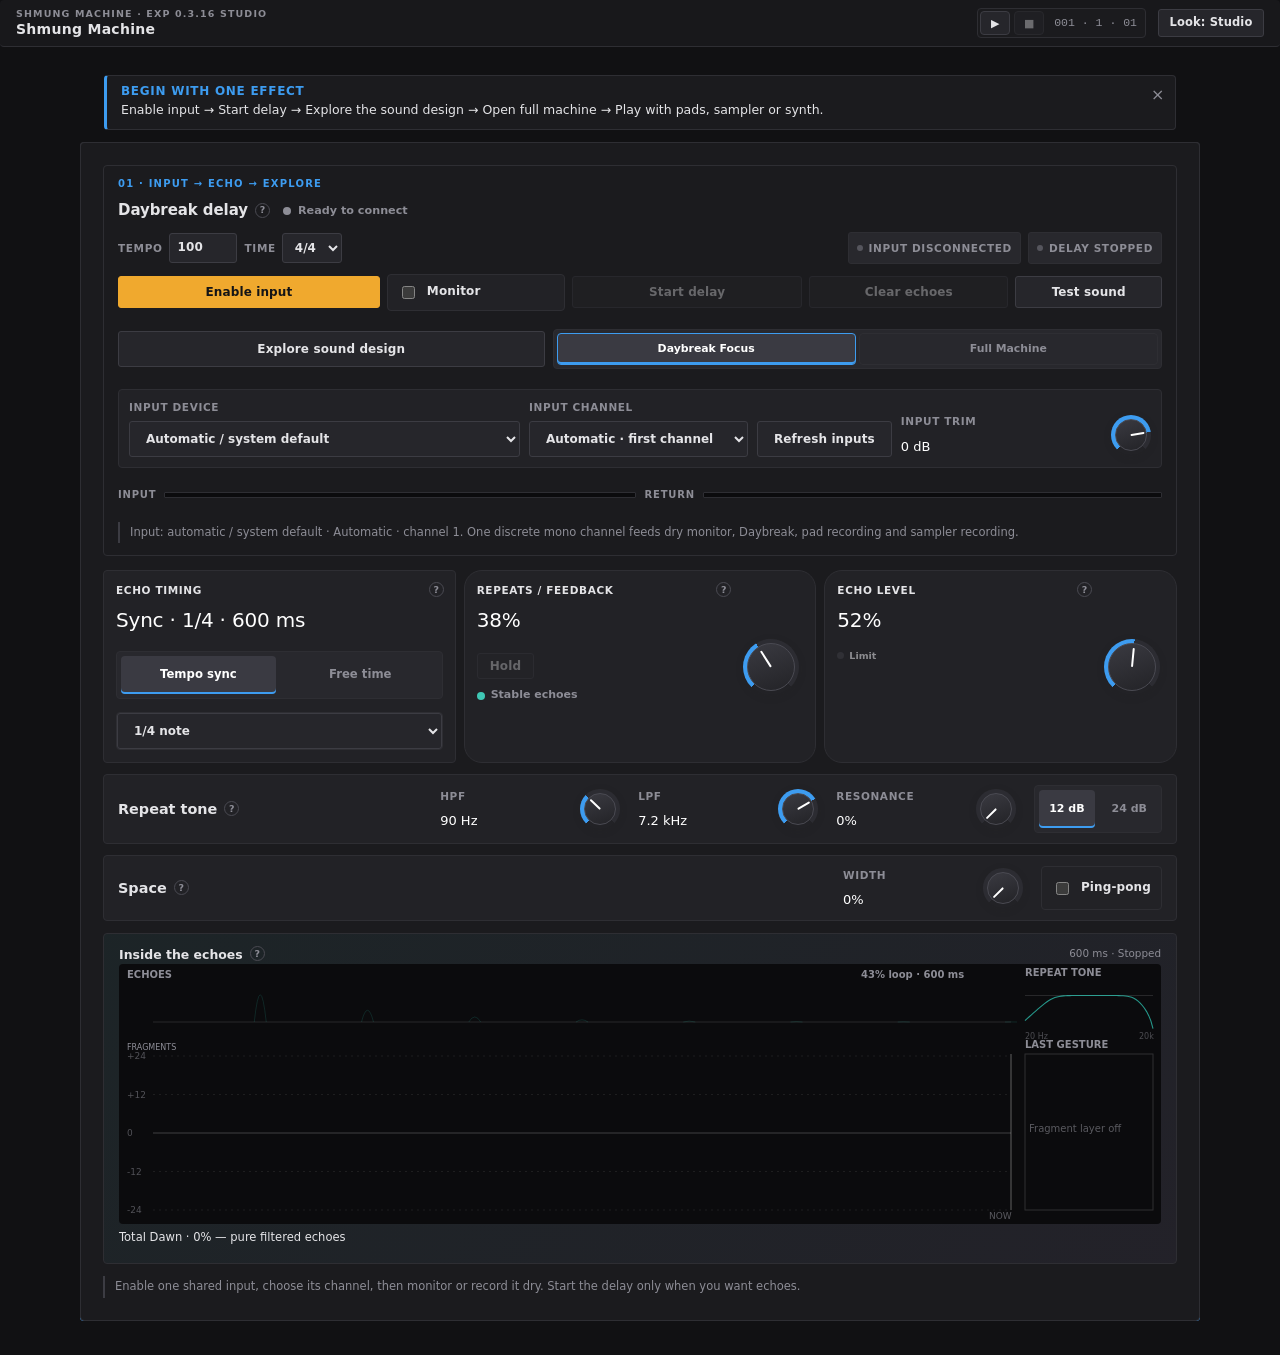
==== index.html @ 9d083303 "Live: Shmung Machine EXP 0.3.16 Studio Promote preview to the main site: Daybreak control rework (Ch" ====
<!doctype html>
<html lang="en-AU">
<head>
<!--
EXP 0.3.16 — DAYBREAK ENGINE FIXES (13 Nov 2026)
Loop always decays (Butterworth base, 100% = 0.98 at the loudest frequency; Hold opens the filters); fragment pitches stay on
musical intervals; Feed-into-echoes, Capture-from-echoes and Lock-to-tempo for fragments; fragments scheduled on the audio clock;
lighter fragments (unused stages skipped, cached crush curves); Auto Filter LFO sweeps in octaves; envelope follows echoes in
return position and keeps working in Freeze/Hold; stereo Width + Ping-pong; Clear echoes fades; WAV export follows the same rules.

EXP 0.3.15 — DAYBREAK CONTROL REWORK (13 Nov 2026)
Character keeps hand-set Transform values (Custom), no hidden LPF darkening or auto-filter boost; one Echo level
(Return level removed from Daybreak, Effects knob now drives Echo); limiter light; feedback up to 0.97 + Hold;
12/24 dB Repeat tone with resonance (feedback ceiling keeps it stable); Transform edits audition a fragment;
Transform shows when the layer is off; Auto Filter dims when off; fragment display draws real waveform shapes;
undo now moves Daybreak sliders too.

EXP 0.3.14 — STUDIO LOOK, STAGE 1 (13 Nov 2026)
Parent: EXP 0.3.13.1. Visual layer only: new default "Studio" Look (charcoal, rainbow module colours, flat 3-4px shapes,
compact top bar + tab strip, help text moved to ? tooltips, dismissible first-run tip). Old Looks remain in the picker.
Audio engine and all functions unchanged.

EXP 0.3.13.1 — AUDIO STABILITY FIX (13 Nov 2026)
Parent: Shmung_Machine_EXP_0_3_13_CORRECTIONS.html. Audio engine only; no UI or feature changes.
A1 Effect sends are created only while turned up (473 -> 141 audio nodes; idle audio CPU about 4x lower). Cause of crackling on slower devices.
A2 Master + Daybreak limiters: 3 ms attack (was 1 ms, distorted bass) and a soft clipper after the master so peaks never pass 0 dBFS (old peaks reached about +1 dB and clipped).
A3 Synth/sampler release and mono retrigger hold the envelope's real value (fixes clicks, frozen envelopes, and silent short notes).
A4 Daybreak input capture moved from main-thread ScriptProcessor to an AudioWorklet (fallback kept) - busy screens no longer leave gaps in fragments.
A5 Daybreak feedback saturator handles signals above 0 dBFS smoothly instead of hard-clipping. Character below 0 dBFS unchanged.
A6 Chorus base delay follows depth so the modulated delay never hits zero. A7 Daybreak meter animation can no longer stack duplicate loops.
WAV export uses the same limiter, clipper, saturator and chorus fixes.

EXP 0.3.13 — CORRECTIONS PASS
Parent: Shmung_Machine_EXP_0_3_12_1_DAYBREAK_LOOK_CONTROL.html.
Approved scope: corrections C1–C8 from SHMUNG_CHANGE_CONTRACTS.md only.
C1 Tempo + time signature reachable in Daybreak focus, synced with the Sequencer transport.
C2 One Look control per workspace (guide panel in focus mode, top-right in the full machine).
C3 Floating-transport leftovers removed (size/position buttons, size helpers, legend reduced to Space Play/Stop).
C4 Left/right/up/down arrows no longer switch tabs or resize anything globally.
C5 Dead opening-guide progress code removed; guide is static.
C6 One version string everywhere.
C7 "Step record" relabelled "Live record".
C8 DEFERRED to 0.3.14: measured that neither the fixed pad-size override nor the auto-fit layout can fit pads + waveform without scrolling; it needs a layout change. Pad size left exactly as 0.3.12.1.
No changes to the audio engine, routing, Daybreak DSP, latency paths, sequencer data, project file format or themes.
-->
<!--
EXP 0.3.12.1 — DAYBREAK LOOK CONTROL HOTFIX
Parent: Shmung_Machine_EXP_0_3_12_VISUAL_CHARACTER_GUIDANCE.html.
Approved correction: add a second Look/theme control directly inside the Daybreak opening guidance/state window, sharing the same saved eight-theme system. No audio, routing, sequencing, transport, input, instrument or DSP changes.
-->
<!--
EXP 0.3.12 — VISUAL CHARACTER + OPENING GUIDANCE
Parent: Shmung_Machine_EXP_0_3_11_1_VISIBLE_TIME_SIGNATURE(1).html (locked baseline).
Approved scope: visual theme access, colour palettes and opening guidance only.
- Preserve all audio, routing, Daybreak DSP, Pads, independent Sampling Keyboard, Synth, Sequencer, Mixer, Effects, transport, metre, Space-bar, recording, export, storage, MIDI, computer-keyboard, project and latency behaviour.
- Move the existing saved theme picker to a dedicated top-right Look control visible in both Daybreak focus and full-machine workspaces.
- Visible schemes: Sky, Neon, Dark, Storm, Reggae, Primary, Swiss and Regal.
- Increase opening guidance hierarchy and add the approved closing invitation verbatim.
No functional behaviour is intentionally changed.
-->
<!--
EXP 0.3.11.1 — VISIBLE TIME SIGNATURE HOTFIX
Parent: Shmung_Machine_EXP_0_3_11_SPACE_TRANSPORT_EXTENDED_METRES.html.
Approved correction: expose the existing wired time-signature selector directly in the Sequencer transport. No audio, routing, sequencing logic, storage, metre mapping, instrument, mixer, effects, Daybreak or layout changes outside the local transport.
-->
<!--
EXP 0.3.11 — SPACE TRANSPORT + EXTENDED METRES
Parent: Shmung_Machine_EXP_0_3_10_SEQUENCER_PLAY_STOP_FIXED(1).html (locked baseline).
Approved scope: transport/sequencer timing only.
- Activate the existing Space-bar transport shortcut: Space toggles the same sequencer Play / Stop engine as the visible controls, except while focus is in an interactive/text-entry control. Key-repeat is ignored.
- Keep 4/4, 3/4, 5/4, 6/8 and 7/8; add 7/4.
- Extend retained per-bar sequencer storage from 20 to 28 sixteenth-note slots so 7/4 is represented correctly.
- Migrate EXP 0.3 storage-version-3 rows from their 20-slot bar stride to the new 28-slot stride without moving notes across bar boundaries.
- Preserve shorter-metre hidden-note retention, 1/2/4/8/16/32-bar patterns, recording, playback, export, history and project loading.
- No changes to Daybreak, Pads, independent Sampling Keyboard, Synth, Mixer, Effects, Guide, routing, MIDI/computer-note mappings, audio engines, latency/performance paths, responsive behaviour or visual design.
-->
<!--
EXP 0.3.10 — SEQUENCER PLAY / STOP FIX
Parent: Shmung_Machine_EXP_0_3_8_CLEAN_CORE(1).html (locked baseline).
Approved scope: restore a visible transport inside the Sequencer page only.
- Play and Stop are static, visible Sequencer controls (not a floating/global dock).
- Existing tempo, metronome and position readout are hosted in the Sequencer transport.
- Restores the sequencer-only startSequencerEngine, stopSequencerEngine and scheduler functions accidentally removed during CLEAN CORE deletion.
- No looper or phrase-recording subsystem is restored.
- Daybreak, Pads, independent Sampling Keyboard, Synth, Sequencer data model, Mixer, Effects, Guide, routing, MIDI/computer-keyboard behaviour and responsive layout otherwise remain the locked EXP 0.3.8 machine.
-->
<!--
EXP 0.3.8 — CLEAN CORE
Parent: Shmung_Machine_EXP_0_3_6_INDEPENDENT_SAMPLER_ENGINE.html.
Approved scope: remove the performance phrase-recording subsystem completely, including its UI, state, audio graph, capture/recording code, mixer channel, transport integration, project persistence, offline rendering, shared-input branch and textual references.
Preserve Daybreak, Pads, independent Sampling Keyboard, Synth, multi-bar Sequencer, Mixer, Effects, Guide, MIDI/computer-keyboard controls, latency/performance fixes and responsive behaviour unchanged except where dead code is removed by this deletion.
Older project files may contain obsolete extra properties; the loader ignores them while restoring the surviving instrument state.
-->
<!--
EXP 0.3.6 — independent Sampling Keyboard engine
Parent: Shmung_Machine_EXP_0_3_5_FULL_WIDTH_SAMPLING_PERFORMANCE_LAYOUT.html
Approved scope: separate the Sampling Keyboard from Pads while preserving the locked EXP 0.3.5 machine.
Sampling Keyboard now owns an independent sampler program (buffer, trim, loop, reverse and tuning metadata), independent ADSR/filter performance parameters, its existing dedicated mixer channel, melodic sequencer lane and track pads.
Explicit non-destructive bridges: Load Sample, Capture Sample, Copy From Pad, Send To Pad and Slice To Pads. Shared AudioBuffer references may be reused for memory efficiency, while edit/program metadata is copied so later changes remain independent.
Legacy projects migrate the previously selected pad source into the independent sampler program once on load when no samplerProgram exists. Project save/load now stores samplerProgram audio separately.
No Warp/time-stretch or multisample layering in this build; those remain deferred to protect live-play latency. No changes to locked Synth, Pads engine, Daybreak, Effects, Mixer or multi-bar sequencer except sampler-source references required by this separation.
-->
<!--
EXP 0.3.3 — PRE-ASTRA PERFORMANCE RESTORE
Parent: EXP 0.3.2. Scope is latency/performance only.
- Retains EXP 0.3 multi-bar sequencer, EXP 0.2 waveform/effect interaction and EXP 0.1 UI/Character controls.
- Restores the locked Reset 1.20.3 Daybreak Character DSP workload curve (fragment size/density), removing the substantially denser Astra-era midrange scheduling load while preserving endpoints and controls.
- Live synth/sampler note creation remains synchronous whenever AudioContext is already running.
- Sequencer live-record bookkeeping is queued after note creation, so multi-bar state/UI work cannot precede note-on.
- Key highlight/multi-touch visual refresh is deferred until after audio note scheduling.
No synth oscillator, envelope, routing, mixer, effects or pad audio parameters changed.
-->
<!--
EXP 0.3.2 — live-note priority correction
Parent: Shmung_Machine_EXP_0_3_1_KEYBOARD_LATENCY_FIX.html. Scope: live synth/sampler note-on latency only.
Root regression addressed: sampler/synth live note-on previously executed sequencer recording + synchronous multi-bar UI rendering before creating the audio voice. Pads already used the correct order. Synth and sampler now create/start the live voice first, then record the sequencer event with visual rendering deferred to requestAnimationFrame. This preserves the recorded step while removing sequencer/UI work from the audio-critical note-on path.
No envelope values, synthesis, sampler playback, routing, sequencer data model, effects, Daybreak, mixer, layout or control mapping changed.
-->
<!--
EXP 0.3.1 — keyboard latency repair
Parent: Shmung_Machine_EXP_0_3.html. Scope: performance-input latency only.
On-screen keyboard and computer-keyboard note-on now take a synchronous fast path whenever the AudioContext is already running, matching the existing MPC pad fast path. Audio initialisation/resume remains asynchronous only when actually required. No synthesis, routing, envelope, sequencer, effects, Daybreak, UI or project-state behaviour changed.
-->
<!--
EXP 0.3.5 — approved sampling-keyboard layout-only iteration
Parent: Shmung_Machine_EXP_0_3_4_FULL_WIDTH_SYNTH_PERFORMANCE_LAYOUT.html
Sampling Keyboard page now mirrors the locked Synth-page hierarchy: full-viewport responsive keyboard first, existing sample/source and performance parameters directly below, and equal-width Sampler/Filter stylus track pads below at the same dimensions as the Synth track pads. Sampling keyboard uses the same responsive octave-count logic as Synth. No sampler audio, synthesis, routing, control values, Daybreak, sequencer, mixer, effects or other-page behaviour changed.
-->
<!--
EXP 0.3.4 — approved synth layout-only iteration
Parent: Shmung_Machine_EXP_0_3_3_PRE_ASTRA_PERFORMANCE_RESTORE.html
Synth page only: full-viewport keyboard window with responsive octave count; existing performance parameters moved directly below; Performance and Filter stylus pads moved below parameters as equal-width track pads spanning the same full width. No approved audio, routing, control-value, Daybreak, sequencer, mixer, effects or other-page changes.

EXP 0.3 — multi-bar phrase sequencer
Validation: JavaScript syntax, all 30 metre/length combinations, hidden-note retention, data serialization round-trip, bar duplication, later-bar cell editing and step recording, playback mapping, stale timer cancellation, and actual export-loop repetition passed in a simulated DOM. Selected prior audio and EXP 0.2 functions compared unchanged. Live visual/audio verification remains unavailable due to browser local-URL restrictions.
Parent: Shmung_Machine_EXP_0_2.html. SHA256: 06971efab59f21c9e5482f5ba1b70323f7c2da6da16f482874694a331fc49e55
1, 2, 4, 8, 16 and 32-bar patterns; one-bar editing with bar overview and optional Follow. Clicking an overview bar turns Follow off. Copy selected target's complete bar to a chosen destination, with undo.
Shortening pattern length retains later bars. Each bar retains steps hidden by a shorter metre. Clear/randomise affect active bars and steps only. Length changes require stopped transport, protecting current live playback alignment.
Project save/load and history preserve all retained bars. Older one-bar projects remain loadable. Export length uses actual musical bars or Full pattern, repeating shorter patterns where needed. Core voice engines, effects, Daybreak and mixer retained. Stale scheduled melodic triggers/playhead callbacks are suppressed on transport stop/restart.
-->
<!--
EXP 0.2 — approved effects and waveform interaction change set.
Parent: Shmung_Machine_EXP_0_1.html. Parent SHA256: 4a55bd4c82b0af2c49bf469851afed6654ef28178eebf85382b803295c6dfb7c
Interactive effect graphics: cutoff/resonance, delay time/feedback, reverb decay/mix, distortion drive and compression threshold. Existing controls and audio parameter handlers remain authoritative. Drag, arrow-key operation, undo and cancelled-gesture restoration.
Waveforms: 1x–64x zoom, pan and fit independent of trim; screen-size-aware handle targets; separate Edit/Audition modes; stop audition/Escape; existing slice modes retained. Sampler start marker follows the existing position parameter and can be dragged or moved with arrows.
Performance: reuse reverb impulse and distortion curve until their own parameters change; avoid rebuilding them for unrelated graphic movements.
Validation: syntax, waveform rendering/coordinate mapping, zoomed trim cancellation and pointer ownership, effect limits/cancellation, sampler start mapping and audition isolation passed in a simulated DOM. Core voice/routing/sequencer/save functions compared unchanged. Live browser layout and audio verification remain blocked by local URL restrictions.
Core audio graph, pad/synth/sampler voice creation, Daybreak engine, routing and sequencing retained. Extended sequencing remains deferred to EXP 0.3.
-->
<!-- EXP 0.1 — 2026-09-06
Reference: Shmung_Machine_RESET_1_20_3_MIDI_KEYS_LOOKS_LABEL(1).html
Approved scope: local computer-keyboard switches; unified, more responsive Daybreak Character; musical visual feedback.
Changes: local mutually exclusive On/Off controls; old global selector replaced with location guidance; retained key mapping and independent MIDI targeting; guarded note startup after release/target transfer.
Daybreak: both Character controls apply the same macro; shorter and more frequent fragments through the middle of the range; retained endpoints, feedback mapping, dry path and output protection; macro movement no longer repeatedly postpones fragment scheduling.
Visual: repeat spacing/decay model and actual scheduled fragment history, labelled separately from existing signal meters; bounded event history and visibility-gated redraws.
Deferred: effect graphic interaction, waveform enhancements, extended sequencing and broader audio scheduling work.
Validation: JavaScript syntax and randomized macro scheduling checks passed; selected core audio/playback functions byte-compared unchanged. Browser visual/audio validation unavailable because local URLs were blocked.
Reference SHA256: 7bb539ca4268a833be098e9dfa7015782018a420cf09190e5d8d5909143a5045
-->
  <meta charset="utf-8" />
  <meta name="viewport" content="width=device-width, initial-scale=1" />
  <meta name="theme-color" content="#f3c548" />
  <meta name="description" content="Shmung Machine EXP 0.3.13.1 — free browser groovebox: Daybreak live-input delay, pads, sampler, synth, sequencer, mixer and effects." />
  <style>
:root {
  --ink: #222125;
  --muted: #6b6870;
  --paper: #f8f7f2;
  --panel: rgba(255, 255, 255, 0.9);
  --line: rgba(34, 33, 37, 0.18);
  --gold: #f3c548;
  --gold-deep: #d89d16;
  --mint: #cfe8df;
  --purple: #8c7ab8;
  --coral: #e9685a;
  --teal: #2f9e9b;
  --shadow: 0 18px 48px rgba(30, 28, 34, 0.11);
  --radius: 22px;
}

* { box-sizing: border-box; }
html { scroll-behavior: smooth; }
body {
  margin: 0;
  min-height: 100vh;
  color: var(--ink);
  background:
    linear-gradient(135deg, rgba(207,232,223,0.9), rgba(248,247,242,0.96) 45%, rgba(243,197,72,0.15)),
    var(--paper);
  font-family: Inter, ui-sans-serif, system-ui, -apple-system, BlinkMacSystemFont, "Segoe UI", sans-serif;
  overflow-x: hidden;
}

button, input, select { font: inherit; }
button { color: inherit; }

.ambient {
  position: fixed;
  z-index: -1;
  border-radius: 999px;
  filter: blur(10px);
  opacity: 0.28;
  pointer-events: none;
}
.ambient-a {
  width: 520px; height: 520px; right: -120px; top: 80px;
  background: radial-gradient(circle at 30% 30%, var(--gold), transparent 65%);
}
.ambient-b {
  width: 600px; height: 360px; left: -220px; bottom: 40px;
  background: radial-gradient(circle at 70% 50%, var(--purple), transparent 68%);
}

.topbar, .transport, .tabs, main, footer {
  width: min(1480px, calc(100% - 40px));
  margin-inline: auto;
}

.topbar {
  display: flex;
  align-items: flex-end;
  justify-content: space-between;
  gap: 24px;
  padding: 44px 0 22px;
}

.eyebrow {
  letter-spacing: 0.19em;
  font-size: 0.72rem;
  font-weight: 700;
  color: var(--muted);
  text-transform: uppercase;
}

h1, h2, h3, p { margin-top: 0; }
h1 {
  margin: 3px 0 4px;
  font-size: clamp(3.1rem, 7vw, 6.9rem);
  line-height: 0.87;
  letter-spacing: -0.065em;
  font-weight: 350;
}
h2 {
  margin-bottom: 0;
  font-size: clamp(1.65rem, 2.4vw, 2.6rem);
  letter-spacing: -0.035em;
  font-weight: 470;
}
h3 { font-size: 1.04rem; }
.subtitle { margin: 10px 0 0; color: var(--muted); }
.lead { color: var(--muted); max-width: 900px; font-size: 1.04rem; line-height: 1.55; }

.top-actions { display: flex; gap: 12px; align-items: center; flex-wrap: wrap; }

.panel {
  background: var(--panel);
  border: 1px solid rgba(255,255,255,0.82);
  border-radius: var(--radius);
  box-shadow: var(--shadow);
  backdrop-filter: blur(16px);
}

.transport {
  display: flex;
  align-items: end;
  gap: 14px;
  padding: 15px;
  margin-bottom: 14px;
  flex-wrap: wrap;
}
.transport label { min-width: 100px; }
.transport-spacer { flex: 1 1 30px; }
.transport-group { display: flex; gap: 8px; }

.button {
  border: 1px solid var(--line);
  background: rgba(255,255,255,0.78);
  border-radius: 999px;
  padding: 10px 15px;
  cursor: pointer;
  transition: transform .15s ease, background .15s ease, border .15s ease, opacity .15s ease;
  white-space: nowrap;
}
.button:hover:not(:disabled) { transform: translateY(-1px); background: white; }
.button:active:not(:disabled) { transform: translateY(0); }
.button:disabled { cursor: not-allowed; opacity: .42; }
.button.primary { background: var(--gold); border-color: rgba(0,0,0,.06); }
.button.danger { background: rgba(233,104,90,.12); border-color: rgba(233,104,90,.36); }
.button.danger.recording { background: var(--coral); color: white; animation: pulse 1.1s infinite; }
.button.ghost { background: transparent; }
.transport-btn { min-width: 94px; }

@keyframes pulse { 50% { box-shadow: 0 0 0 9px rgba(233,104,90,.12); } }

.status-pill {
  display: inline-flex;
  align-items: center;
  min-height: 30px;
  padding: 5px 10px;
  border-radius: 999px;
  background: rgba(34,33,37,.08);
  color: var(--muted);
  font-size: .8rem;
  white-space: nowrap;
}
.status-pill.ready { background: rgba(47,158,155,.13); color: #216f6d; }
.status-pill.neutral { background: rgba(140,122,184,.13); color: #5f4f8d; }

label {
  display: flex;
  flex-direction: column;
  gap: 6px;
  color: var(--muted);
  font-size: .83rem;
}
input[type="text"], input[type="number"], select {
  min-height: 41px;
  border: 1px solid var(--line);
  background: rgba(255,255,255,.84);
  border-radius: 12px;
  padding: 8px 10px;
  color: var(--ink);
}
input[type="range"] { width: 100%; accent-color: var(--gold-deep); }
.toggle-row { flex-direction: row; align-items: center; gap: 9px; min-height: 41px; }
.toggle-row input { accent-color: var(--gold-deep); }

.tabs {
  display: flex;
  gap: 5px;
  overflow-x: auto;
  padding: 2px 0 13px;
  scrollbar-width: thin;
}
.tab {
  border: 0;
  background: rgba(255,255,255,.5);
  border-radius: 999px;
  padding: 10px 14px;
  cursor: pointer;
  white-space: nowrap;
}
.tab.active { background: var(--ink); color: white; }

main { min-height: 670px; padding-bottom: 38px; }
.tab-page { display: none; }
.tab-page.active { display: block; animation: pagein .22s ease; }
@keyframes pagein { from { opacity: 0; transform: translateY(5px); } }

.two-column {
  display: grid;
  grid-template-columns: minmax(0, 1.3fr) minmax(330px, .7fr);
  gap: 16px;
}
.two-column > .panel, .tab-page > .panel { padding: 22px; }

.section-heading {
  display: flex;
  justify-content: space-between;
  gap: 18px;
  align-items: end;
  margin-bottom: 20px;
}
.section-heading.compact { margin-bottom: 14px; }
.small-note, .hint, .key-map { color: var(--muted); font-size: .8rem; line-height: 1.45; }
.inline-controls { display: flex; gap: 10px; align-items: end; flex-wrap: wrap; }

.pad-grid {
  display: grid;
  grid-template-columns: repeat(4, minmax(0, 1fr));
  gap: 12px;
}
.pad {
  aspect-ratio: 1.15 / 1;
  border: 1px solid rgba(34,33,37,.14);
  border-radius: 18px;
  background:
    linear-gradient(145deg, rgba(255,255,255,.93), rgba(243,197,72,.12));
  box-shadow: inset 0 -8px 18px rgba(34,33,37,.05), 0 8px 18px rgba(34,33,37,.06);
  cursor: pointer;
  position: relative;
  padding: 12px;
  text-align: left;
  transition: transform .08s ease, background .16s ease, border .16s ease;
  user-select: none;
  touch-action: manipulation;
}
.pad:hover { transform: translateY(-2px); }
.pad:active, .pad.playing { transform: scale(.97); background: linear-gradient(145deg, #fff4c7, var(--gold)); }
.pad.selected { border: 2px solid var(--ink); }
.pad.loaded::after {
  content: "";
  position: absolute;
  width: 8px; height: 8px; border-radius: 50%;
  top: 10px; right: 10px; background: var(--teal);
}
.pad-number { color: var(--muted); font-size: .72rem; }
.pad-name { display: block; font-weight: 680; margin-top: 10px; line-height: 1.1; }
.pad-meta { position: absolute; left: 12px; bottom: 11px; color: var(--muted); font-size: .66rem; }

.editor-panel canvas {
  width: 100%;
  height: 150px;
  display: block;
  border-radius: 15px;
  background: linear-gradient(180deg, rgba(207,232,223,.45), rgba(255,255,255,.6));
  border: 1px solid var(--line);
  margin-bottom: 15px;
}
.control-grid {
  display: grid;
  grid-template-columns: repeat(2, minmax(0, 1fr));
  gap: 14px;
}
.span-2 { grid-column: span 2; }

.keyboard {
  position: relative;
  display: flex;
  height: 260px;
  margin-top: 28px;
  overflow: hidden;
  border-radius: 18px;
  border: 1px solid var(--line);
  background: #dad7d0;
  user-select: none;
  touch-action: none;
}
.compact-keyboard { height: 235px; margin-top: 4px; }
.key.white {
  flex: 1 1 0;
  height: 100%;
  border: 0;
  border-right: 1px solid rgba(34,33,37,.18);
  background: linear-gradient(180deg, #fff, #ece9e1);
  position: relative;
  z-index: 1;
  cursor: pointer;
}
.key.black {
  position: absolute;
  top: 0;
  width: 4.2%;
  height: 62%;
  border: 0;
  border-radius: 0 0 7px 7px;
  background: linear-gradient(180deg, #29282c, #111114);
  z-index: 2;
  cursor: pointer;
  color: white;
}
.key.active { background: linear-gradient(180deg, var(--gold), #d8a521) !important; }
.key-label { position: absolute; bottom: 9px; left: 50%; transform: translateX(-50%); font-size: .65rem; color: var(--muted); }
.black .key-label { color: rgba(255,255,255,.7); bottom: 7px; }
.key-map { margin-top: 10px; text-align: center; }

.synth-layout { grid-template-columns: minmax(320px,.62fr) minmax(0,1.38fr); }
.synth-controls { grid-template-columns: repeat(2,minmax(0,1fr)); }

.sequencer-panel { overflow: hidden; }
.sequencer-grid {
  overflow: auto;
  border: 1px solid var(--line);
  border-radius: 16px;
  background: rgba(248,247,242,.75);
}
.seq-row {
  display: grid;
  grid-template-columns: 170px repeat(16, minmax(34px,1fr));
  min-width: 850px;
  border-bottom: 1px solid rgba(34,33,37,.08);
}
.seq-row:last-child { border-bottom: 0; }
.seq-label {
  position: sticky; left: 0; z-index: 2;
  display: flex; align-items: center; gap: 9px;
  padding: 7px 10px;
  background: rgba(248,247,242,.96);
  border-right: 1px solid var(--line);
  font-size: .78rem;
}
.seq-label strong { width: 23px; color: var(--muted); }
.seq-step {
  min-height: 38px;
  border: 0;
  border-right: 1px solid rgba(34,33,37,.07);
  background: rgba(255,255,255,.36);
  cursor: pointer;
}
.seq-step:nth-child(4n+2) { border-left: 1px solid rgba(34,33,37,.18); }
.seq-step.on { background: var(--purple); }
.seq-step.current { box-shadow: inset 0 -4px 0 var(--gold-deep); }
.seq-step.on.current { background: var(--gold-deep); }

.effect-rack {
  display: grid;
  grid-template-columns: repeat(3,minmax(240px,1fr));
  gap: 13px;
}
.effect-card {
  padding: 16px;
  border-radius: 17px;
  background: linear-gradient(155deg, rgba(255,255,255,.92), rgba(140,122,184,.08));
  border: 1px solid var(--line);
}
.effect-card h3 { margin-bottom: 14px; }
.effect-card label + label { margin-top: 13px; }
.effect-bypass { color: var(--ink); }

.daybreak-layout { grid-template-columns: minmax(0,.9fr) minmax(0,1.1fr); }
.daybreak-hero {
  min-height: 450px;
  background:
    linear-gradient(145deg, rgba(255,255,255,.89), rgba(243,197,72,.25)),
    var(--panel);
}
.daybreak-actions { display: flex; flex-wrap: wrap; gap: 10px; margin: 24px 0; }
.meter-wrap {
  width: 100%; height: 18px; border-radius: 999px;
  background: rgba(34,33,37,.1); overflow: hidden;
}
.meter-bar { width: 0%; height: 100%; background: linear-gradient(90deg,var(--teal),var(--gold),var(--coral)); transition: width .06s linear; }
.callout {
  margin-top: 18px;
  padding: 15px 16px;
  border-left: 5px solid var(--gold);
  border-radius: 0 14px 14px 0;
  background: rgba(243,197,72,.11);
  color: var(--muted);
  line-height: 1.48;
}

.guide-panel { padding: 26px !important; }
.guide-grid {
  display: grid;
  grid-template-columns: repeat(2,minmax(0,1fr));
  gap: 18px;
}
.guide-grid > div:not(.callout) {
  padding: 20px;
  border: 1px solid var(--line);
  border-radius: 18px;
  background: rgba(255,255,255,.5);
}
.guide-grid ol { color: var(--muted); line-height: 1.65; padding-left: 1.2rem; }
.compact-guide { margin-top: 18px; }
.compact-guide .callout { margin-top: 0; }

footer {
  display: flex;
  justify-content: space-between;
  gap: 16px;
  color: var(--muted);
  font-size: .74rem;
  padding: 16px 0 28px;
  border-top: 1px solid var(--line);
}
.toast {
  position: fixed;
  right: 20px;
  bottom: 20px;
  max-width: 360px;
  padding: 12px 15px;
  border-radius: 14px;
  background: var(--ink);
  color: white;
  box-shadow: var(--shadow);
  opacity: 0;
  transform: translateY(12px);
  pointer-events: none;
  transition: .2s ease;
  z-index: 100;
}
.toast.show { opacity: 1; transform: translateY(0); }

@media (max-width: 1050px) {
  .two-column, .synth-layout, .daybreak-layout { grid-template-columns: 1fr; }
  .effect-rack { grid-template-columns: repeat(2,minmax(240px,1fr)); }
}
@media (max-width: 720px) {
  .topbar, .transport, .tabs, main, footer { width: min(100% - 20px, 1480px); }
  .topbar { align-items: flex-start; flex-direction: column; padding-top: 26px; }
  h1 { font-size: 4.1rem; }
  .pad-grid { grid-template-columns: repeat(2,minmax(0,1fr)); }
  .control-grid, .guide-grid { grid-template-columns: 1fr; }
  .span-2 { grid-column: span 1; }
  .effect-rack { grid-template-columns: 1fr; }
  .keyboard { height: 210px; }
  footer { flex-direction: column; }
}


/* Reset 1.1 — simple Daybreak-first architecture */
:root[data-theme="storm"] {
  --ink:#f3f0f7; --muted:#aaa4b3; --paper:#15151a; --panel:rgba(29,28,35,.94);
  --line:rgba(255,255,255,.16); --gold:#d9aa42; --gold-deep:#f0c75b; --mint:#263d3a;
  --purple:#a38bd6; --coral:#ed7568; --teal:#55c7c2; --shadow:0 18px 52px rgba(0,0,0,.38);
}
:root[data-theme="storm"] body{background:linear-gradient(140deg,#101116,#1d2028 48%,#29232f);}
:root[data-theme="storm"] .panel,:root[data-theme="storm"] .button,:root[data-theme="storm"] input,:root[data-theme="storm"] select,:root[data-theme="storm"] .tab{color:var(--ink);}
:root[data-theme="storm"] input,:root[data-theme="storm"] select,:root[data-theme="storm"] .button{background:rgba(255,255,255,.07);}
:root[data-theme="storm"] .key.white{background:linear-gradient(#dfdde3,#aaa6b0);color:#1a191d;}
:root[data-theme="neon"] {
  --ink:#17111f; --muted:#66556f; --paper:#fff8ff; --panel:rgba(255,255,255,.88);
  --line:rgba(55,15,75,.22); --gold:#ffe600; --gold-deep:#ff8a00; --mint:#5dffd1;
  --purple:#ae36ff; --coral:#ff3d81; --teal:#00d7ff; --shadow:0 18px 52px rgba(174,54,255,.22);
}
:root[data-theme="neon"] body{background:linear-gradient(135deg,#4bffd1,#fff8ff 42%,#ffeb35 72%,#ff60c8);}
:root[data-theme="neon"] .panel{box-shadow:0 0 0 1px rgba(174,54,255,.15),0 20px 54px rgba(0,215,255,.18);}

.reset-delay-panel{padding:24px!important;max-width:1180px;margin:0 auto;}
.reset-heading{align-items:flex-start;}
.delay-status-stack{display:flex;gap:8px;flex-wrap:wrap;justify-content:flex-end;}
.delay-actions{display:flex;gap:10px;flex-wrap:wrap;align-items:center;margin:0 0 18px;}
.reset-toggle{padding:8px 12px;border:1px solid var(--line);border-radius:999px;background:rgba(255,255,255,.5);}
.io-meters{display:grid;grid-template-columns:1fr 1fr;gap:16px;margin:0 0 22px;color:var(--muted);font-size:.78rem;}
.io-meters .meter-wrap{margin-top:6px;}
.delay-core-grid{display:grid;grid-template-columns:repeat(3,minmax(0,1fr));gap:14px;}
.core-control{padding:18px;border:1px solid var(--line);border-radius:18px;background:rgba(255,255,255,.55);font-size:.83rem;}
.core-control strong{display:block;color:var(--ink);font-size:1.25rem;margin:5px 0 16px;font-weight:520;letter-spacing:-.02em;}
.core-control select{width:100%;}
.core-control input[type="range"]{margin-top:12px;}
.delay-instruction{margin:18px 0 0;padding:13px 15px;border-left:5px solid var(--gold);border-radius:0 14px 14px 0;background:rgba(243,197,72,.11);color:var(--muted);line-height:1.5;}
.transform-details{margin-top:18px;border:1px solid var(--line);border-radius:18px;background:rgba(255,255,255,.38);overflow:hidden;}
.transform-details summary{cursor:pointer;padding:16px 18px;font-weight:700;}
.transform-inner{padding:0 18px 18px;}
.transform-actions{display:flex;gap:10px;flex-wrap:wrap;align-items:center;margin-bottom:16px;}
.transform-mix-control{margin:0 0 16px;padding:16px 18px;border:1px solid var(--line);border-radius:16px;background:linear-gradient(135deg,rgba(140,122,184,.10),rgba(47,158,155,.08));}
.transform-mix-control strong{display:block;color:var(--ink);font-size:1.12rem;margin:4px 0 10px;font-weight:560;}
.transform-mix-control p{margin:9px 0 0;color:var(--muted);font-size:.78rem;line-height:1.45;}
.kit-strip{display:flex;gap:10px;align-items:end;flex-wrap:wrap;margin:0 0 16px;padding:13px 14px;border:1px solid var(--line);border-radius:16px;background:rgba(243,197,72,.08);}
.kit-strip label{min-width:190px;flex:1 1 220px;}
.kit-strip .kit-note{color:var(--muted);font-size:.76rem;line-height:1.4;flex:2 1 280px;align-self:center;}
@media(max-width:760px){.delay-core-grid,.io-meters{grid-template-columns:1fr}.delay-status-stack{justify-content:flex-start}.reset-delay-panel{padding:17px!important}.delay-actions .button,.delay-actions .reset-toggle{flex:1 1 calc(50% - 8px)}}
.input-filter-strip{display:grid;grid-template-columns:auto minmax(0,1fr) minmax(0,1fr);gap:14px;align-items:center;margin:16px 0 14px;padding:14px 16px;border:1px solid var(--line);border-radius:16px;background:rgba(255,255,255,.58)}
.input-filter-title{min-width:118px}.input-filter-title strong{display:block;font-size:.94rem}.input-filter-title span{display:block;margin-top:3px;color:var(--muted);font-size:.78rem;line-height:1.25}
.input-filter-control{display:grid;grid-template-columns:1fr auto;gap:6px 10px;align-items:center;font-size:.82rem;font-weight:750;color:var(--muted)}
.input-filter-control input{grid-column:1/-1;width:100%}.input-filter-control strong{color:var(--ink);font-variant-numeric:tabular-nums}
@media(max-width:760px){.input-filter-strip{grid-template-columns:1fr}.input-filter-title{min-width:0}.input-filter-control{grid-template-columns:1fr auto}}

/* Reset 1.4 locked additions */
.timing-mode-switch{display:grid;grid-template-columns:1fr 1fr;gap:7px;margin:7px 0 10px;padding:4px;border:1px solid var(--line);border-radius:12px;background:rgba(255,255,255,.52)}
.timing-mode-button{border:0;border-radius:9px;padding:8px 10px;background:transparent;color:var(--muted);font:inherit;font-size:.76rem;font-weight:800;cursor:pointer}
.timing-mode-button.active{background:var(--ink);color:var(--paper);box-shadow:0 5px 14px rgba(34,33,37,.14)}
.timing-panel[hidden]{display:none!important}.timing-panel select,.timing-panel input{width:100%}
.stylus-pair{display:grid;grid-template-columns:repeat(2,minmax(0,1fr));gap:14px}
.stylus-surface.filter-stylus{background:radial-gradient(circle at 78% 20%,rgba(233,104,90,.19),transparent 35%),linear-gradient(135deg,rgba(140,122,184,.16),rgba(243,197,72,.17))}
.stylus-readout{position:absolute;left:12px;right:12px;bottom:10px;display:flex;justify-content:space-between;gap:10px;font-size:.68rem;color:var(--muted);pointer-events:none}
.stylus-readout b{color:var(--ink);font-variant-numeric:tabular-nums}
@media(max-width:680px){.stylus-pair{grid-template-columns:1fr}}

/* Reset 1.2 full-instrument additions */
.instrument-layout{align-items:stretch}.instrument-layout>.panel{min-width:0}.instrument-controls{grid-template-columns:repeat(2,minmax(0,1fr))}.performance-panel{display:flex;flex-direction:column;gap:14px}.stylus-surface{position:relative;min-height:190px;border:1px solid var(--line);border-radius:20px;overflow:hidden;touch-action:none;cursor:crosshair;background:radial-gradient(circle at 22% 20%,rgba(243,197,72,.24),transparent 36%),linear-gradient(135deg,rgba(47,158,155,.15),rgba(140,122,184,.18));display:flex;flex-direction:column;align-items:center;justify-content:center;text-align:center;color:var(--muted);user-select:none}.stylus-surface strong{font-size:1.2rem;color:var(--ink);margin-bottom:6px}.stylus-surface span{font-size:.76rem}.stylus-surface.performing{box-shadow:inset 0 0 0 2px var(--teal),0 12px 36px rgba(47,158,155,.16)}.stylus-crosshair{position:absolute;width:26px;height:26px;border:2px solid var(--ink);border-radius:50%;transform:translate(-50%,-50%);left:50%;top:50%;opacity:0;pointer-events:none}.stylus-surface.performing .stylus-crosshair{opacity:.72}.stylus-crosshair:before,.stylus-crosshair:after{content:"";position:absolute;background:var(--ink);opacity:.55}.stylus-crosshair:before{width:42px;height:1px;left:-10px;top:11px}.stylus-crosshair:after{height:42px;width:1px;top:-10px;left:11px}.keyboard.is-performing{box-shadow:0 0 0 2px rgba(47,158,155,.35)}.sequence-toolbar{display:grid;grid-template-columns:repeat(4,minmax(0,1fr));gap:12px;margin:0 0 14px}.sequence-toolbar label{min-width:0}.melodic-grid .seq-row{grid-template-columns:110px repeat(16,minmax(34px,1fr))}.seq-step.note-on{background:var(--teal);border-color:var(--teal)}.seq-step.disabled-step{opacity:.2;pointer-events:none}.seq-recording{background:var(--coral)!important;color:white!important;border-color:var(--coral)!important}.status-pill.warn{background:rgba(233,104,90,.13);color:#a33f34}.pad.muted{opacity:.48;filter:saturate(.35)}.midi-ready{border-color:var(--teal)!important}.io-state-button.connecting{opacity:.72}.io-state-button.on{background:var(--teal);color:white;border-color:var(--teal)}.io-state-button.blocked{background:var(--coral);color:white;border-color:var(--coral)}
@media(max-width:900px){.instrument-controls,.sequence-toolbar{grid-template-columns:1fr 1fr}.instrument-layout{grid-template-columns:1fr}.stylus-surface{min-height:150px}}
@media(max-width:620px){.instrument-controls,.sequence-toolbar{grid-template-columns:1fr}.stylus-surface{min-height:135px}.melodic-grid .seq-row{grid-template-columns:88px repeat(16,34px)}}


/* Reset 1.5 locked visual sample editor */
.sample-editor-shell{margin-bottom:15px;border:1px solid var(--line);border-radius:18px;background:linear-gradient(145deg,rgba(255,255,255,.76),rgba(207,232,223,.25));overflow:hidden}
.sample-editor-toolbar{display:flex;justify-content:space-between;align-items:center;gap:12px;padding:12px 14px;border-bottom:1px solid var(--line);background:rgba(255,255,255,.48)}
.sample-editor-ident{min-width:0}.sample-editor-ident strong{display:block;color:var(--ink);font-size:.92rem;white-space:nowrap;overflow:hidden;text-overflow:ellipsis}.sample-editor-ident span{display:block;margin-top:3px;color:var(--muted);font-size:.73rem}
.sample-editor-actions{display:flex;gap:7px;flex-wrap:wrap;justify-content:flex-end}.sample-editor-actions .button{padding:8px 12px;font-size:.76rem}
.editor-panel .sample-editor-shell canvas{width:100%;height:220px;margin:0;border:0;border-radius:0;background:linear-gradient(180deg,rgba(207,232,223,.44),rgba(255,255,255,.78));touch-action:none;cursor:ew-resize}
.sample-editor-legend{display:flex;gap:14px;flex-wrap:wrap;padding:9px 13px;color:var(--muted);font-size:.7rem;border-top:1px solid var(--line);background:rgba(255,255,255,.42)}
.sample-editor-legend span{display:flex;gap:6px;align-items:center}.sample-editor-legend i{display:inline-block;width:10px;height:10px;border-radius:50%}.legend-trim{background:var(--coral)}.legend-fade{background:var(--gold-deep)}.legend-play{background:var(--teal)}
.sample-source-card{margin:0 0 16px;padding:14px;border:1px solid var(--line);border-radius:17px;background:linear-gradient(135deg,rgba(47,158,155,.09),rgba(140,122,184,.08))}
.sample-source-top{display:grid;grid-template-columns:minmax(0,1fr) auto;gap:12px;align-items:end}.sample-source-top label{min-width:0}.sample-source-top select{width:100%}.sample-source-details{margin-top:10px;color:var(--muted);font-size:.77rem;line-height:1.45}.sample-source-details strong{color:var(--ink)}
.sample-source-card canvas{display:block;width:100%;height:86px;margin-top:11px;border:1px solid var(--line);border-radius:13px;background:rgba(255,255,255,.56)}
.sample-source-empty{color:var(--muted)}
.wave-edit-value{font-variant-numeric:tabular-nums}
@media(max-width:680px){.sample-editor-toolbar,.sample-source-top{grid-template-columns:1fr;display:grid}.sample-editor-actions{justify-content:flex-start}.editor-panel .sample-editor-shell canvas{height:180px}}


/* Reset 1.6 locked Slice to Pads */
.slice-workspace{margin:0 0 16px;padding:15px;border:1px solid var(--line);border-radius:18px;background:linear-gradient(135deg,rgba(140,122,184,.09),rgba(243,197,72,.08));}
.slice-header{display:flex;justify-content:space-between;gap:14px;align-items:end;margin-bottom:12px}.slice-header h3{margin:2px 0 0;font-size:1.12rem}.slice-header-copy{min-width:0}
.slice-mode-tabs{display:grid;grid-template-columns:repeat(3,minmax(0,1fr));gap:7px;padding:4px;border:1px solid var(--line);border-radius:13px;background:rgba(255,255,255,.54);margin-bottom:12px}
.slice-mode-button{border:0;border-radius:10px;padding:9px 10px;background:transparent;color:var(--muted);font-weight:800;font-size:.76rem;cursor:pointer}.slice-mode-button.active{background:var(--ink);color:var(--paper);box-shadow:0 5px 14px rgba(34,33,37,.14)}
.slice-control-grid{display:grid;grid-template-columns:repeat(3,minmax(0,1fr));gap:11px;margin-bottom:12px}.slice-control-grid label{min-width:0}.slice-control-grid [hidden]{display:none!important}
.slice-action-row{display:flex;gap:8px;flex-wrap:wrap}.slice-action-row .button{padding:8px 12px;font-size:.76rem}.slice-action-row .button.engaged{background:var(--teal);border-color:var(--teal);color:white}
.slice-status-row{display:flex;justify-content:space-between;gap:14px;align-items:flex-start;margin-top:11px;color:var(--muted);font-size:.72rem;line-height:1.42}.slice-status-row strong{color:var(--ink)}
.legend-slice{background:var(--purple)}.editor-panel .sample-editor-shell canvas.slice-editing{cursor:crosshair}.pad.slice-preview{border-color:var(--purple);box-shadow:inset 0 0 0 2px rgba(140,122,184,.28),0 8px 18px rgba(34,33,37,.06)}.pad.slice-preview .pad-number{color:var(--purple)}
@media(max-width:860px){.slice-control-grid{grid-template-columns:1fr 1fr}}@media(max-width:600px){.slice-mode-tabs,.slice-control-grid{grid-template-columns:1fr}.slice-status-row{flex-direction:column;gap:5px}.slice-action-row .button{flex:1 1 calc(50% - 8px)}}


/* Reset 1.7 locked sequencer correction — previous three-level velocity language restored */
/* Reset 1.8 locked layout correction — microphone record control moved above the waveform */
.sequencer-panel{overflow:hidden}
.sequencer-grid{overflow:auto;padding:5px 5px 8px;border:1px solid var(--line);border-radius:18px;background:linear-gradient(145deg,rgba(255,255,255,.70),rgba(140,122,184,.055))}
.seq-header,.seq-row{display:grid;grid-template-columns:170px repeat(16,minmax(34px,1fr));gap:5px;min-width:900px;margin-bottom:5px;border:0}
.seq-header{padding:0 0 2px;color:var(--muted);font-size:.68rem;text-align:center;align-items:end}
.seq-row:last-child{margin-bottom:0}
.seq-label{position:sticky;left:0;z-index:3;display:flex;align-items:center;gap:7px;padding:6px 8px;border:1px solid var(--line);border-radius:10px;background:rgba(248,247,242,.96);box-shadow:0 2px 8px rgba(34,33,37,.035);font-size:.76rem;min-width:0}
.seq-label strong{width:25px;flex:0 0 25px;color:var(--muted);font-variant-numeric:tabular-nums}
.seq-label span{overflow:hidden;text-overflow:ellipsis;white-space:nowrap}
.seq-step{height:36px;min-height:36px;border:1px solid rgba(35,33,38,.14);border-radius:9px;background:rgba(255,255,255,.72);cursor:pointer;position:relative;transition:transform .08s ease,filter .08s ease,box-shadow .08s ease}
.seq-step:hover:not(.disabled-step){transform:translateY(-1px);filter:brightness(1.02)}
.seq-step.beat{border-left:2px solid rgba(35,33,38,.30)}
.seq-step[data-velocity="0.65"]{background:rgba(243,197,72,.45);border-color:rgba(205,151,22,.30)}
.seq-step[data-velocity="1"]{background:var(--gold);border-color:rgba(173,124,14,.36)}
.seq-step[data-velocity="1.25"]{background:var(--coral);border-color:rgba(156,62,50,.42);box-shadow:inset 0 -4px 0 rgba(0,0,0,.10)}
.seq-step.current:after{content:"";position:absolute;inset:-3px;border:2px solid var(--teal);border-radius:11px;pointer-events:none;box-shadow:0 0 0 1px rgba(255,255,255,.50)}
.seq-step.note-on{background:var(--teal);border-color:var(--teal)}
.seq-step.on.current{background:inherit}
.velocity-legend{display:flex;align-items:center;gap:13px;flex-wrap:wrap;margin:0 0 12px;padding:10px 12px;border:1px solid var(--line);border-radius:14px;background:rgba(255,255,255,.52);font-size:.73rem;color:var(--muted)}.velocity-legend[hidden]{display:none!important}
.velocity-legend-title{font-weight:850;color:var(--ink);margin-right:2px}.velocity-legend span{display:flex;align-items:center;gap:6px}.velocity-legend b{color:var(--ink);font-size:.71rem}.velocity-legend small{margin-left:auto;line-height:1.3}
.velocity-dot{display:inline-block;width:13px;height:13px;border-radius:4px;border:1px solid rgba(35,33,38,.13)}.velocity-dot.soft{background:rgba(243,197,72,.45)}.velocity-dot.medium{background:var(--gold)}.velocity-dot.hard{background:var(--coral);box-shadow:inset 0 -3px 0 rgba(0,0,0,.10)}
.melodic-grid .seq-row{grid-template-columns:110px repeat(16,minmax(34px,1fr))}
@media(max-width:680px){.velocity-legend{gap:9px}.velocity-legend small{width:100%;margin-left:0}.seq-header,.seq-row{grid-template-columns:120px repeat(16,34px);min-width:715px}.melodic-grid .seq-row{grid-template-columns:88px repeat(16,34px)}}

  

/* Reset 1.9 — locked mixer foundation and Daybreak send routing */
.mixer-page{display:grid;gap:18px}.mixer-summary{display:flex;gap:12px;align-items:flex-start;justify-content:space-between;flex-wrap:wrap}.mixer-note{max-width:760px}.mixer-overview,.mixer-pad-rack{display:flex;gap:12px;overflow-x:auto;padding:4px 2px 16px;scrollbar-width:thin;scroll-snap-type:x proximity}.mixer-strip{scroll-snap-align:start;flex:0 0 158px;min-height:500px;border:1px solid var(--line);border-radius:20px;background:rgba(255,255,255,.72);box-shadow:0 10px 26px rgba(35,33,38,.06);padding:13px;display:flex;flex-direction:column;gap:10px;position:relative}.mixer-strip.bus{background:linear-gradient(180deg,rgba(134,198,189,.24),rgba(255,255,255,.76))}.mixer-strip.return{background:linear-gradient(180deg,rgba(140,122,184,.18),rgba(255,255,255,.76))}.mixer-strip.master{background:linear-gradient(180deg,rgba(243,197,72,.26),rgba(255,255,255,.8))}.mixer-strip.pad-channel{flex-basis:142px;min-height:470px}.mixer-channel-head{display:grid;grid-template-columns:9px 1fr;gap:9px;align-items:center;min-height:48px}.mixer-channel-colour{width:9px;height:42px;border-radius:999px;background:var(--gold)}.mixer-channel-head b{display:block;font-size:.88rem;line-height:1.1;overflow:hidden;text-overflow:ellipsis;white-space:nowrap}.mixer-channel-head small{display:block;color:var(--muted);font-size:.66rem;margin-top:4px}.mixer-meter{height:88px;border-radius:11px;background:rgba(35,33,38,.09);padding:4px;display:flex;align-items:flex-end;overflow:hidden}.mixer-meter i{display:block;width:100%;height:1%;border-radius:8px;background:linear-gradient(0deg,var(--teal),var(--gold) 72%,var(--coral));transition:height .06s linear}.mixer-fader-wrap{height:145px;display:flex;align-items:center;justify-content:center}.mixer-fader{writing-mode:vertical-lr;direction:rtl;width:28px;height:136px}.mixer-readout{text-align:center;font-weight:800;font-size:.77rem}.mixer-strip label{font-size:.69rem}.mixer-strip input[type=range]:not(.mixer-fader){height:5px}.mixer-buttons{display:grid;grid-template-columns:1fr 1fr;gap:6px}.mixer-mini{padding:7px 4px;border:1px solid var(--line);border-radius:10px;background:rgba(255,255,255,.64);font-weight:850;cursor:pointer}.mixer-mini.active.mute{background:var(--coral);color:white;border-color:transparent}.mixer-mini.active.solo{background:var(--gold);color:var(--ink);border-color:transparent}.mixer-send{margin-top:auto;border-top:1px solid var(--line);padding-top:10px;display:grid;gap:8px}.mixer-send-head{display:flex;align-items:center;justify-content:space-between;gap:8px}.mixer-send-head b{font-size:.73rem}.mixer-send output{font-size:.68rem;color:var(--muted)}.prepost-switch{display:grid;grid-template-columns:1fr 1fr;gap:4px;padding:3px;border-radius:11px;background:rgba(35,33,38,.07)}.prepost-switch button{border:0;border-radius:8px;background:transparent;padding:6px 4px;font-size:.66rem;font-weight:850;cursor:pointer;color:var(--muted)}.prepost-switch button.active{background:var(--panel);color:var(--ink);box-shadow:0 2px 7px rgba(35,33,38,.1)}.mixer-pad-details{border:1px solid var(--line);border-radius:20px;background:rgba(255,255,255,.46);padding:0 14px 14px}.mixer-pad-details summary{cursor:pointer;list-style:none;padding:15px 2px;font-weight:900;display:flex;align-items:center;justify-content:space-between;gap:12px}.mixer-pad-details summary::-webkit-details-marker{display:none}.mixer-pad-details summary::after{content:'＋';font-size:1.1rem}.mixer-pad-details[open] summary::after{content:'−'}.mixer-routing-diagram{display:flex;gap:8px;align-items:center;flex-wrap:wrap;font-size:.72rem;color:var(--muted)}.mixer-routing-diagram span{padding:7px 9px;border-radius:999px;background:rgba(255,255,255,.58);border:1px solid var(--line)}.mixer-routing-diagram i{font-style:normal}.mixer-edit-pad{width:100%;margin-top:2px}.mixer-clip-dot{position:absolute;right:11px;top:11px;width:8px;height:8px;border-radius:50%;background:transparent}.mixer-clip-dot.on{background:var(--coral);box-shadow:0 0 9px var(--coral)}
@media(max-width:720px){.mixer-strip{flex-basis:145px;min-height:455px}.mixer-strip.pad-channel{flex-basis:136px}.mixer-fader-wrap{height:118px}.mixer-fader{height:112px}.mixer-meter{height:68px}}
@media(max-width:480px){.mixer-strip{min-height:0;flex-basis:86vw;display:grid;grid-template-columns:1fr 1fr;align-items:center}.mixer-channel-head,.mixer-send{grid-column:1/-1}.mixer-meter{height:46px}.mixer-fader-wrap{height:auto}.mixer-fader{writing-mode:horizontal-tb;direction:ltr;width:100%;height:auto}.mixer-buttons{align-self:stretch}.mixer-strip label{min-width:0}.mixer-pad-rack .mixer-strip{flex-basis:82vw}.mixer-send{margin-top:0}}



/* Reset 1.9.1 — locked visual refinement only
   Functional routing, audio graph and interaction code remain unchanged. */
:root {
  --space-1: 4px;
  --space-2: 8px;
  --space-3: 12px;
  --space-4: 16px;
  --space-5: 20px;
  --space-6: 24px;
  --space-7: 32px;
  --space-8: 40px;
  --control-h: 44px;
  --control-radius: 13px;
  --panel-radius: 24px;
  --content-width: 1380px;
  --hairline: rgba(34,33,37,.14);
}

html { font-size: 16px; }
body {
  line-height: 1.45;
  text-rendering: optimizeLegibility;
  -webkit-font-smoothing: antialiased;
}

button, input, select { letter-spacing: 0; }
button, .button, .tab, .slice-mode-button, .timing-mode-button, .mixer-mini,
.prepost-switch button {
  -webkit-tap-highlight-color: transparent;
}
button:focus-visible, input:focus-visible, select:focus-visible, summary:focus-visible,
.stylus-surface:focus-visible, .key:focus-visible, .pad:focus-visible {
  outline: 3px solid rgba(47,158,155,.42);
  outline-offset: 3px;
}

.topbar, .transport, .tabs, main, footer {
  width: min(var(--content-width), calc(100% - 48px));
}

.topbar {
  align-items: center;
  gap: var(--space-7);
  padding: 34px 0 20px;
}
.topbar > div:first-child { min-width: 0; }
.eyebrow {
  font-size: .69rem;
  line-height: 1.25;
  letter-spacing: .17em;
}
h1 {
  margin: 5px 0 7px;
  font-size: clamp(3rem, 6.1vw, 5.9rem);
  line-height: .91;
  letter-spacing: -.058em;
  text-wrap: balance;
}
h2 {
  font-size: clamp(1.55rem, 2.3vw, 2.35rem);
  line-height: 1.04;
  letter-spacing: -.036em;
  text-wrap: balance;
}
h3 {
  margin-bottom: 10px;
  font-size: 1.02rem;
  line-height: 1.25;
  letter-spacing: -.012em;
}
.subtitle {
  margin: 0;
  max-width: 760px;
  font-size: .94rem;
  line-height: 1.5;
}
.lead {
  max-width: 820px;
  margin-bottom: 0;
  font-size: .98rem;
  line-height: 1.62;
}
.small-note, .hint, .key-map {
  font-size: .77rem;
  line-height: 1.55;
}

.top-actions {
  display: grid;
  grid-template-columns: repeat(2, max-content);
  justify-content: end;
  align-items: center;
  gap: 9px;
}
.top-actions .status-pill { justify-self: end; }

.panel {
  border: 1px solid rgba(255,255,255,.78);
  border-radius: var(--panel-radius);
  box-shadow: 0 16px 42px rgba(30,28,34,.09);
}
.two-column { gap: 18px; }
.two-column > .panel, .tab-page > .panel { padding: 25px; }

.button {
  min-height: var(--control-h);
  display: inline-flex;
  align-items: center;
  justify-content: center;
  gap: 7px;
  border-radius: var(--control-radius);
  padding: 10px 16px;
  font-size: .82rem;
  font-weight: 720;
  line-height: 1.18;
  text-align: center;
  white-space: nowrap;
  box-shadow: 0 1px 0 rgba(255,255,255,.55) inset;
}
.button.primary { font-weight: 820; }
.button.ghost { border-color: rgba(34,33,37,.12); }
.button:hover:not(:disabled) {
  transform: translateY(-1px);
  box-shadow: 0 7px 18px rgba(34,33,37,.08), 0 1px 0 rgba(255,255,255,.7) inset;
}
.transport-btn { min-width: 96px; }

.status-pill {
  min-height: 32px;
  padding: 6px 11px;
  font-size: .74rem;
  font-weight: 720;
  line-height: 1.15;
}

label {
  gap: 7px;
  font-size: .77rem;
  font-weight: 670;
  line-height: 1.35;
}
label > span:not(.status-pill) { font-weight: 760; color: var(--ink); }
input[type="text"], input[type="number"], select {
  width: 100%;
  min-height: var(--control-h);
  border-radius: var(--control-radius);
  padding: 9px 12px;
  line-height: 1.2;
  font-size: .86rem;
}
input[type="range"] {
  min-height: 24px;
  margin: 1px 0 0;
}
.toggle-row {
  min-height: var(--control-h);
  padding: 8px 10px;
  border: 1px solid var(--line);
  border-radius: var(--control-radius);
  background: rgba(255,255,255,.46);
  font-weight: 650;
  line-height: 1.32;
}

.transport {
  display: grid;
  grid-template-columns: auto minmax(88px,110px) minmax(150px,190px) minmax(104px,128px) auto 1fr auto auto auto auto;
  align-items: end;
  gap: 10px;
  padding: 14px;
  margin-bottom: 13px;
}
.transport-group { gap: 7px; }
.transport label { min-width: 0; }
.transport-spacer { min-width: 12px; }
.transport .button { min-height: 42px; padding-inline: 13px; font-size: .77rem; }

.tabs {
  gap: 7px;
  padding: 3px 1px 14px;
}
.tab {
  min-height: 40px;
  display: inline-flex;
  align-items: center;
  justify-content: center;
  border: 1px solid transparent;
  padding: 9px 15px;
  font-size: .78rem;
  font-weight: 750;
  line-height: 1.15;
}
.tab:not(.active) { border-color: rgba(34,33,37,.08); }
.tab.active { box-shadow: 0 7px 18px rgba(34,33,37,.13); }

main { min-height: 650px; padding-bottom: 42px; }
.section-heading {
  align-items: flex-start;
  gap: var(--space-5);
  margin-bottom: 22px;
}
.section-heading.compact { margin-bottom: 17px; }
.section-heading > :last-child:not(:first-child) { max-width: 330px; text-align: right; }
.inline-controls { gap: 9px; }

.kit-strip {
  gap: 12px;
  align-items: end;
  margin-bottom: 18px;
  padding: 15px;
  border-radius: 17px;
}
.kit-strip label { min-width: 190px; }
.kit-strip .kit-note { font-size: .73rem; line-height: 1.5; }

.pad-grid { gap: 13px; }
.pad {
  border-radius: 20px;
  padding: 14px;
  box-shadow: inset 0 -8px 18px rgba(34,33,37,.045), 0 7px 18px rgba(34,33,37,.055);
}
.pad-number { font-size: .68rem; font-weight: 760; letter-spacing: .06em; }
.pad-name { margin-top: 11px; font-size: .9rem; line-height: 1.16; }
.pad-meta { left: 14px; right: 14px; bottom: 12px; font-size: .63rem; line-height: 1.25; }

.sample-editor-shell {
  margin-bottom: 17px;
  border-radius: 20px;
}
.sample-editor-toolbar {
  gap: 15px;
  padding: 14px 15px;
}
.sample-editor-ident strong { font-size: .9rem; line-height: 1.25; }
.sample-editor-ident span { margin-top: 4px; font-size: .7rem; line-height: 1.35; }
.sample-editor-actions { gap: 8px; }
.sample-editor-actions .button { min-height: 38px; padding: 8px 12px; font-size: .72rem; }
.editor-panel .sample-editor-shell canvas { height: 228px; }
.sample-editor-legend {
  gap: 14px;
  padding: 10px 14px;
  font-size: .68rem;
  line-height: 1.35;
}

.slice-workspace {
  margin-bottom: 17px;
  padding: 17px;
  border-radius: 19px;
}
.slice-header { align-items: flex-start; margin-bottom: 14px; }
.slice-mode-tabs { gap: 6px; margin-bottom: 14px; }
.slice-mode-button, .timing-mode-button {
  min-height: 38px;
  padding: 8px 12px;
  font-size: .73rem;
  line-height: 1.15;
}
.slice-control-grid { gap: 12px; margin-bottom: 14px; }
.slice-action-row { gap: 8px; }
.slice-action-row .button { min-height: 40px; padding: 8px 13px; font-size: .72rem; }
.slice-status-row { margin-top: 13px; font-size: .7rem; line-height: 1.5; }

.control-grid { gap: 15px 14px; }
.control-grid > .button { align-self: end; }

.keyboard {
  margin-top: 24px;
  border-radius: 20px;
  box-shadow: inset 0 1px 0 rgba(255,255,255,.7);
}
.key-label { font-size: .61rem; font-weight: 650; }

.performance-panel { gap: 16px; }
.stylus-pair { gap: 15px; }
.stylus-surface {
  min-height: 202px;
  padding: 18px;
  border-radius: 21px;
}
.stylus-surface strong { margin-bottom: 7px; font-size: 1.08rem; }
.stylus-surface span { max-width: 260px; font-size: .72rem; line-height: 1.45; }
.stylus-readout { bottom: 11px; font-size: .64rem; }

.sequence-toolbar {
  gap: 12px;
  margin-bottom: 16px;
  padding: 14px;
  border: 1px solid var(--line);
  border-radius: 17px;
  background: rgba(255,255,255,.42);
}
.velocity-legend {
  gap: 14px;
  margin-bottom: 14px;
  padding: 11px 13px;
  font-size: .7rem;
  line-height: 1.35;
}
.sequencer-grid { border-radius: 19px; padding: 7px 7px 10px; }
.seq-header, .seq-row { gap: 6px; margin-bottom: 6px; }
.seq-label { min-height: 38px; border-radius: 11px; padding: 7px 9px; font-size: .72rem; }
.seq-step { height: 38px; min-height: 38px; border-radius: 10px; }

.effect-rack { gap: 15px; }
.effect-card { padding: 18px; border-radius: 19px; }
.effect-card h3 { margin-bottom: 15px; }
.effect-card label + label { margin-top: 15px; }

.reset-delay-panel { max-width: 1220px; padding: 27px !important; }
.delay-status-stack { gap: 7px; }
.delay-actions { gap: 9px; margin-bottom: 20px; }
.reset-toggle { min-height: 42px; padding: 9px 13px; border-radius: var(--control-radius); }
.io-meters { gap: 18px; margin-bottom: 24px; font-size: .73rem; }
.delay-core-grid { gap: 15px; }
.core-control {
  padding: 19px;
  border-radius: 19px;
}
.core-control strong { margin: 5px 0 14px; font-size: 1.16rem; line-height: 1.2; }
.input-filter-strip { gap: 16px; margin: 17px 0 15px; padding: 15px 17px; border-radius: 17px; }
.input-filter-title strong { font-size: .9rem; }
.input-filter-title span { font-size: .72rem; line-height: 1.4; }
.input-filter-control { font-size: .76rem; }
.delay-instruction { margin-top: 19px; padding: 14px 16px; font-size: .82rem; line-height: 1.55; }
.transform-details { margin-top: 19px; border-radius: 19px; }
.transform-details summary { padding: 17px 19px; line-height: 1.3; }
.transform-inner { padding: 0 19px 19px; }
.transform-mix-control { padding: 17px 18px; border-radius: 17px; }

.guide-panel { padding: 28px !important; }
.guide-grid { gap: 19px; }
.guide-grid > div:not(.callout) { padding: 21px; border-radius: 19px; }

/* Mixer: preserve routing, improve scanning and touch ergonomics. */
.mixer-page { gap: 20px; }
.mixer-summary { gap: 18px; align-items: flex-start; }
.mixer-routing-diagram { gap: 7px; line-height: 1.35; }
.mixer-routing-diagram span { padding: 7px 10px; }
.mixer-overview, .mixer-pad-rack {
  gap: 14px;
  padding: 5px 3px 18px;
  align-items: flex-start;
}
.mixer-strip {
  flex-basis: 174px;
  min-height: 530px;
  gap: 11px;
  padding: 15px;
  border-radius: 22px;
  box-shadow: 0 11px 28px rgba(35,33,38,.065);
}
.mixer-strip.pad-channel { flex-basis: 154px; min-height: 500px; }
.mixer-channel-head { grid-template-columns: 8px 1fr; gap: 10px; min-height: 50px; }
.mixer-channel-colour { width: 8px; height: 44px; }
.mixer-channel-head b { font-size: .84rem; line-height: 1.2; }
.mixer-channel-head small { margin-top: 4px; font-size: .63rem; line-height: 1.3; }
.mixer-meter { height: 92px; border-radius: 12px; }
.mixer-fader-wrap { height: 150px; }
.mixer-fader { height: 140px; }
.mixer-readout { min-height: 20px; font-size: .74rem; line-height: 1.2; }
.mixer-strip label { gap: 5px; font-size: .66rem; line-height: 1.3; }
.mixer-buttons { gap: 7px; }
.mixer-mini { min-height: 36px; padding: 7px 5px; border-radius: 10px; font-size: .72rem; line-height: 1; }
.mixer-send { gap: 9px; padding-top: 11px; }
.mixer-send-head b { font-size: .7rem; line-height: 1.2; }
.mixer-send output { font-size: .65rem; }
.prepost-switch { gap: 5px; padding: 4px; }
.prepost-switch button { min-height: 30px; padding: 6px; font-size: .64rem; line-height: 1; }
.mixer-pad-details { padding: 0 16px 16px; border-radius: 22px; }
.mixer-pad-details summary { padding: 17px 2px; line-height: 1.3; }

footer { padding: 18px 0 30px; font-size: .7rem; line-height: 1.4; }
.toast { padding: 13px 16px; border-radius: 15px; font-size: .8rem; line-height: 1.4; }

:root[data-theme="storm"] .toggle-row,
:root[data-theme="storm"] .sequence-toolbar,
:root[data-theme="storm"] .mixer-strip,
:root[data-theme="storm"] .sample-editor-toolbar {
  background: rgba(255,255,255,.06);
}
:root[data-theme="storm"] .seq-label { background: rgba(29,28,35,.98); }

@media (max-width: 1280px) {
  .transport {
    grid-template-columns: auto minmax(84px,105px) minmax(140px,180px) minmax(100px,120px) auto auto auto auto auto;
  }
  .transport-spacer { display: none; }
  .mixer-strip { flex-basis: 165px; }
}

@media (max-width: 1050px) {
  .topbar { align-items: flex-start; }
  .transport {
    grid-template-columns: auto repeat(3,minmax(110px,1fr));
  }
  .transport-spacer { display: none; }
  .transport > .button:not(.transport-btn) { width: 100%; }
  .top-actions { grid-template-columns: repeat(2,max-content); }
  .two-column, .synth-layout, .daybreak-layout { gap: 17px; }
  .section-heading > :last-child:not(:first-child) { max-width: 280px; }
}

@media (max-width: 760px) {
  .topbar, .transport, .tabs, main, footer { width: min(100% - 24px, var(--content-width)); }
  .topbar { padding-top: 24px; gap: 19px; }
  h1 { font-size: clamp(3.2rem, 15vw, 4.7rem); }
  .subtitle { font-size: .86rem; }
  .top-actions { width: 100%; grid-template-columns: 1fr 1fr; }
  .top-actions .button { width: 100%; white-space: normal; }
  .top-actions .status-pill { justify-self: stretch; justify-content: center; }
  .transport { grid-template-columns: 1fr 1fr; gap: 9px; padding: 12px; }
  .transport-group { grid-column: 1 / -1; display: grid; grid-template-columns: 1fr 1fr; }
  .transport-group .button { width: 100%; }
  .transport label { min-width: 0; }
  .transport > .button:not(.transport-btn) { white-space: normal; }
  .tabs { gap: 6px; }
  .tab { min-height: 39px; padding: 9px 13px; }
  .two-column > .panel, .tab-page > .panel { padding: 18px; }
  .section-heading { flex-direction: column; gap: 8px; margin-bottom: 18px; }
  .section-heading > :last-child:not(:first-child) { max-width: none; text-align: left; }
  .sample-editor-toolbar { align-items: flex-start; flex-direction: column; }
  .sample-editor-actions { width: 100%; display: grid; grid-template-columns: 1fr 1fr; }
  .sample-editor-actions .button:first-child { grid-column: 1 / -1; }
  .sample-editor-actions .button { width: 100%; white-space: normal; }
  .editor-panel .sample-editor-shell canvas { height: 190px; }
  .sample-editor-legend { gap: 9px 12px; }
  .slice-action-row { display: grid; grid-template-columns: 1fr 1fr; }
  .slice-action-row .button { width: 100%; white-space: normal; }
  .reset-delay-panel { padding: 19px !important; }
  .delay-actions { display: grid; grid-template-columns: 1fr 1fr; }
  .delay-actions > * { width: 100%; white-space: normal; }
  .input-filter-strip { padding: 14px; }
  .mixer-strip { flex-basis: 158px; }
  .mixer-strip.pad-channel { flex-basis: 148px; }
}

@media (max-width: 520px) {
  :root { --control-h: 46px; }
  .topbar, .transport, .tabs, main, footer { width: min(100% - 18px, var(--content-width)); }
  .top-actions { grid-template-columns: 1fr; }
  .transport { grid-template-columns: 1fr; }
  .transport-group { grid-column: auto; }
  .transport label, .transport > .button:not(.transport-btn) { width: 100%; }
  .button { white-space: normal; padding-inline: 13px; }
  .pad-grid { gap: 10px; }
  .pad { border-radius: 17px; padding: 12px; }
  .sample-editor-actions, .slice-action-row, .delay-actions { grid-template-columns: 1fr; }
  .sample-editor-actions .button:first-child { grid-column: auto; }
  .control-grid { gap: 13px; }
  .stylus-surface { min-height: 160px; }
  .sequence-toolbar { padding: 12px; }
  .velocity-legend { align-items: flex-start; }
  .mixer-strip,
  .mixer-strip.pad-channel,
  .mixer-pad-rack .mixer-strip {
    flex-basis: calc(100vw - 38px);
    min-height: 0;
    grid-template-columns: minmax(0,1fr) minmax(0,1fr);
    gap: 12px;
    padding: 16px;
  }
  .mixer-channel-head, .mixer-send { grid-column: 1 / -1; }
  .mixer-meter { height: 52px; }
  .mixer-fader-wrap { height: auto; }
  .mixer-fader { writing-mode: horizontal-tb; direction: ltr; width: 100%; height: auto; }
  .mixer-strip label { font-size: .7rem; }
}



/* Reset 1.10.0 — locked per-channel parallel effect sends */
.mixer-page,.mixer-panel,.mixer-pad-details{min-width:0;max-width:100%}
.mixer-pad-details{overflow:hidden}
.mixer-overview,.mixer-pad-rack{width:100%;max-width:100%;min-width:0}
.mixer-send-bank{margin-top:auto;border-top:1px solid var(--line);padding-top:10px}
.mixer-send-bank summary{display:flex;align-items:center;justify-content:space-between;gap:8px;cursor:pointer;list-style:none;min-height:34px;padding:6px 8px;border:1px solid var(--line);border-radius:11px;background:rgba(255,255,255,.48);font-size:.69rem;font-weight:850;line-height:1.15}
.mixer-send-bank summary::-webkit-details-marker{display:none}.mixer-send-bank summary:after{content:'＋';font-size:.88rem}.mixer-send-bank[open] summary:after{content:'−'}
.mixer-send-bank summary output{margin-left:auto;color:var(--muted);font-size:.62rem;font-weight:760}
.mixer-send-list{display:grid;gap:9px;padding-top:10px}
.mixer-send-row{display:grid;gap:6px;padding:9px;border:1px solid rgba(34,33,37,.10);border-radius:12px;background:rgba(255,255,255,.42)}
.mixer-send-row .mixer-send-head{display:flex;align-items:center;justify-content:space-between;gap:7px}
.mixer-send-row .mixer-send-head b{font-size:.66rem;line-height:1.1}.mixer-send-row .mixer-send-head output{font-size:.62rem;color:var(--muted);font-variant-numeric:tabular-nums}
.mixer-send-row .mix-send{width:100%;min-height:22px;margin:0}
.mixer-send-row .prepost-switch{grid-template-columns:1fr 1fr}.mixer-send-row .prepost-switch button{min-height:27px;padding:5px 4px;font-size:.61rem}
.mixer-strip.return .mixer-send-bank summary{background:rgba(140,122,184,.09)}
:root[data-theme="storm"] .mixer-send-bank summary,:root[data-theme="storm"] .mixer-send-row{background:rgba(255,255,255,.055)}
@media(max-width:520px){.mixer-send-bank{grid-column:1/-1;margin-top:0}.mixer-send-list{grid-template-columns:1fr}.mixer-send-row{padding:10px}}

/* Reset 1.14.0 — locked computer-keyboard performance switch */
.computer-keyboard-control{grid-column:1/-1;width:100%;display:grid;grid-template-columns:auto minmax(240px,1fr);gap:10px;align-items:center;padding:9px 11px;border:1px solid var(--line);border-radius:15px;background:rgba(255,255,255,.48)}
.computer-keyboard-label{font-size:.72rem;font-weight:820;line-height:1.15;color:var(--ink);white-space:nowrap}
.computer-keyboard-switch{display:grid;grid-template-columns:repeat(3,minmax(0,1fr));gap:5px;padding:4px;border-radius:11px;background:rgba(35,33,38,.07)}
.computer-keyboard-button{min-height:31px;border:0;border-radius:8px;padding:6px 8px;background:transparent;color:var(--muted);font:inherit;font-size:.68rem;font-weight:850;line-height:1;cursor:pointer}
.computer-keyboard-button.active{background:var(--ink);color:var(--paper);box-shadow:0 3px 9px rgba(35,33,38,.14)}
.computer-keyboard-control[data-target="sample"]{border-color:rgba(47,158,155,.38)}
.computer-keyboard-control[data-target="synth"]{border-color:rgba(140,122,184,.42)}
:root[data-theme="storm"] .computer-keyboard-control{background:rgba(255,255,255,.055)}
@media(max-width:760px){.computer-keyboard-control{grid-template-columns:1fr}.computer-keyboard-label{text-align:center}.computer-keyboard-switch{width:100%}}


/* Reset 1.14.0 — historical locked stable-core foundation. */
.metronome-global{
  grid-column:1/-1;
  display:grid;
  grid-template-columns:auto minmax(230px,1fr) minmax(150px,190px) minmax(120px,150px) auto;
  gap:10px;
  align-items:center;
  min-width:0;
  margin-top:2px;
  padding:11px 12px;
  border:1px solid var(--line);
  border-radius:16px;
  background:linear-gradient(135deg,rgba(243,197,72,.08),rgba(47,158,155,.06));
}
.metronome-button{min-width:132px!important}
.metronome-button.active{background:var(--ink);color:var(--paper);border-color:transparent}
.metronome-visual{display:grid;grid-template-columns:auto minmax(90px,1fr) auto;gap:10px;align-items:center;min-width:0}
.metronome-label{font-size:.7rem;font-weight:850;color:var(--ink);white-space:nowrap}
.metronome-visual output{font-size:.68rem;font-weight:780;color:var(--muted);font-variant-numeric:tabular-nums;white-space:nowrap}
.metronome-beat-dots{display:flex;align-items:center;gap:6px;min-width:0}
.metronome-beat-dot{width:11px;height:11px;flex:0 0 11px;border-radius:50%;border:1px solid rgba(34,33,37,.18);background:rgba(255,255,255,.64);transition:transform .07s ease,background .07s ease,box-shadow .07s ease}
.metronome-beat-dot.accent{width:14px;height:14px;flex-basis:14px;border-width:2px}
.metronome-beat-dot.current{background:var(--teal);transform:scale(1.24);box-shadow:0 0 0 5px rgba(47,158,155,.11)}
.metronome-beat-dot.current.accent{background:var(--gold);box-shadow:0 0 0 6px rgba(243,197,72,.17)}
.metronome-global label{min-width:0}
.metronome-export-toggle{margin:0}

.sample-editor-legend .editor-hover-status{margin-left:auto;color:var(--ink);font-weight:760}
.sample-editor-legend .legend-curve{background:var(--ink)}
.editor-panel .sample-editor-shell canvas{cursor:default}
.editor-panel .sample-editor-shell canvas.editor-hover-trim,
.editor-panel .sample-editor-shell canvas.editor-hover-slice{cursor:col-resize}
.editor-panel .sample-editor-shell canvas.editor-hover-fade{cursor:ew-resize}
.editor-panel .sample-editor-shell canvas.editor-hover-curve{cursor:ns-resize}
.editor-panel .sample-editor-shell canvas.editor-hover-body{cursor:crosshair}
.editor-panel .sample-editor-shell canvas.editor-dragging{cursor:grabbing!important}

:root[data-theme="storm"] .metronome-global{background:rgba(255,255,255,.055)}
@media(max-width:1050px){
  .metronome-global{grid-template-columns:auto minmax(220px,1fr) minmax(150px,1fr) minmax(120px,150px)}
  .metronome-export-toggle{grid-column:1/-1}
}
@media(max-width:760px){
  .metronome-global{grid-template-columns:1fr 1fr}
  .metronome-visual{grid-column:1/-1}
  .metronome-button{width:100%}
  .metronome-export-toggle{grid-column:1/-1}
  .sample-editor-legend .editor-hover-status{width:100%;margin-left:0}
}
@media(max-width:520px){
  .metronome-global{grid-template-columns:1fr}
  .metronome-visual,.metronome-export-toggle{grid-column:auto}
}


/* Reset 1.14.1 — locked Pads-window navigation only */
.pads-layout{align-items:start;grid-template-columns:minmax(600px,1.12fr) minmax(470px,.88fr)}
.pad-bank-panel,.pad-editor-panel{min-width:0}
.pads-layout>.panel{padding:20px}
.pads-layout .section-heading{margin-bottom:14px}
.compact-kit-strip{display:grid;grid-template-columns:minmax(170px,1fr) auto auto;align-items:end;gap:9px;margin-bottom:12px;padding:10px 11px}
.compact-kit-strip label{min-width:0}
.compact-kit-strip .button{min-height:40px;padding:8px 13px}
.compact-kit-strip .kit-note{align-self:center;white-space:nowrap;font-size:.68rem}
.compact-pad-grid{gap:9px}
.pads-layout .compact-pad-grid .pad{aspect-ratio:auto;min-height:86px;padding:11px 12px;border-radius:17px}
.pads-layout .compact-pad-grid .pad-name{margin-top:7px;font-size:.82rem}
.pads-layout .compact-pad-grid .pad-meta{bottom:9px;left:12px;right:12px}
.compact-sample-editor{margin-bottom:12px}
.compact-sample-editor .sample-editor-toolbar{padding:10px 11px;gap:10px}
.compact-sample-editor .sample-editor-actions{gap:6px}
.compact-sample-editor .sample-editor-actions .button{min-height:34px;padding:7px 9px;font-size:.67rem}
.editor-panel .compact-sample-editor canvas{height:152px}
.compact-sample-editor .sample-editor-legend{padding:7px 10px;gap:8px 11px;font-size:.63rem}
.compact-sample-editor .editor-hover-status{margin-left:auto}
.pad-quick-controls{grid-template-columns:repeat(4,minmax(0,1fr));gap:9px 10px;margin-bottom:11px;padding:11px;border:1px solid var(--line);border-radius:17px;background:rgba(255,255,255,.38)}
.pad-quick-controls .pad-name-control{grid-column:span 2}
.pad-quick-controls label{min-width:0}
.pad-quick-controls .button{align-self:end;min-height:40px;padding:8px 10px;font-size:.72rem}
.pad-accordion-stack{display:grid;gap:7px}
.pad-accordion{border:1px solid var(--line);border-radius:15px;background:rgba(255,255,255,.38);overflow:hidden}
.pad-accordion>summary{list-style:none;display:grid;grid-template-columns:minmax(0,1fr) auto 18px;align-items:center;gap:10px;min-height:42px;padding:9px 12px;cursor:pointer;user-select:none}
.pad-accordion>summary::-webkit-details-marker{display:none}
.pad-accordion>summary::after{content:'›';font-size:1.25rem;line-height:1;color:var(--muted);transform:rotate(0deg);transition:transform .16s ease}
.pad-accordion[open]>summary::after{transform:rotate(90deg)}
.pad-accordion>summary:hover{background:rgba(255,255,255,.48)}
.pad-accordion>summary:focus-visible{outline:3px solid rgba(47,158,155,.42);outline-offset:-3px}
.pad-accordion-title{font-size:.77rem;font-weight:850;color:var(--ink);line-height:1.2}
.pad-accordion-summary{min-width:0;max-width:230px;overflow:hidden;text-overflow:ellipsis;white-space:nowrap;text-align:right;color:var(--muted);font-size:.68rem;font-weight:720}
.pad-accordion-body{padding:0 11px 11px;border-top:1px solid rgba(34,33,37,.08)}
.pad-accordion-workspace{margin:11px 0 0;padding:13px;border-radius:15px}
.pad-advanced-grid{padding-top:11px;gap:11px 12px}
.pad-editor-hint{margin:9px 2px 0;font-size:.68rem}
:root[data-theme="storm"] .pad-quick-controls,:root[data-theme="storm"] .pad-accordion{background:rgba(255,255,255,.05)}
@media(max-width:1180px){.pads-layout{grid-template-columns:minmax(520px,1fr) minmax(430px,.9fr)}.pads-layout .compact-pad-grid .pad{min-height:78px}.pad-quick-controls{grid-template-columns:repeat(2,minmax(0,1fr))}.pad-quick-controls .pad-name-control{grid-column:span 2}}
@media(max-width:1050px){.pads-layout{grid-template-columns:1fr}.pads-layout .compact-pad-grid .pad{min-height:92px}.pad-editor-panel{margin-top:0}.pad-quick-controls{grid-template-columns:repeat(4,minmax(0,1fr))}.pad-quick-controls .pad-name-control{grid-column:span 2}}
@media(max-width:760px){.pads-layout>.panel{padding:16px}.compact-kit-strip{grid-template-columns:1fr 1fr}.compact-kit-strip .kit-note{grid-column:1/-1}.pads-layout .compact-pad-grid .pad{min-height:96px}.pad-quick-controls{grid-template-columns:1fr 1fr}.pad-quick-controls .pad-name-control{grid-column:1/-1}.compact-sample-editor .sample-editor-actions{display:grid;grid-template-columns:1fr 1fr}.compact-sample-editor .sample-editor-actions .button:first-child{grid-column:1/-1}.editor-panel .compact-sample-editor canvas{height:174px}.pad-accordion-summary{max-width:155px}}
@media(max-width:520px){.compact-kit-strip,.pad-quick-controls{grid-template-columns:1fr}.compact-kit-strip .kit-note,.pad-quick-controls .pad-name-control{grid-column:auto}.pads-layout .compact-pad-grid .pad{min-height:88px}.pad-accordion>summary{grid-template-columns:minmax(0,1fr) 18px}.pad-accordion-summary{grid-column:1/-1;grid-row:2;text-align:left;max-width:none}.pad-accordion>summary::after{grid-column:2;grid-row:1}.pad-advanced-grid{grid-template-columns:1fr}}



/* Reset 1.15.1 — locked keyboard-focus correction only.
   Visual design and audio architecture remain unchanged from Reset 1.15.0. */

/* Reset 1.15.2 — locked multi-touch performance correction only.
   Musical surfaces own simultaneous touch pointers and suppress browser gestures locally. */
.keyboard,.stylus-surface,.pad-grid,.pad{
  touch-action:none;
  overscroll-behavior:contain;
  -webkit-user-select:none;
  user-select:none;
  -webkit-touch-callout:none;
}
.keyboard .key,.pad{
  -webkit-user-drag:none;
}
.keyboard.multi-touch-active,.stylus-surface.multi-touch-active,.pad-grid.multi-touch-active{
  box-shadow:0 0 0 2px rgba(47,158,155,.32),0 12px 34px rgba(47,158,155,.10);
}

/* Reset 1.18.1 — MPC Pad Feel Core.
   Keep the performance bank 4 × 4 at every touch width and keep pad feedback compositor-only. */
#padGrid.pad-grid{grid-template-columns:repeat(4,minmax(0,1fr))}
#padGrid .pad{will-change:transform;contain:layout paint style}
.pad-latency-diagnostic{display:grid;grid-template-columns:auto repeat(4,minmax(0,1fr));align-items:center;gap:7px;margin-top:11px;padding:9px 10px;border:1px solid var(--line);border-radius:13px;background:rgba(47,158,155,.055);font-size:.62rem;color:var(--muted)}
.pad-latency-diagnostic>strong{color:var(--ink);font-size:.66rem;letter-spacing:.08em;text-transform:uppercase}
.pad-latency-diagnostic span{min-width:0;white-space:nowrap}
.pad-latency-diagnostic b{color:var(--ink);font-weight:700}
@media(max-width:720px){
  #padGrid.pad-grid{grid-template-columns:repeat(4,minmax(0,1fr));gap:8px}
  .pads-layout #padGrid.compact-pad-grid .pad{min-height:0;padding:9px;border-radius:15px}
  .pads-layout #padGrid.compact-pad-grid .pad-name{margin-top:7px;font-size:.72rem;line-height:1.08}
  .pads-layout #padGrid.compact-pad-grid .pad-meta{left:9px;right:9px;bottom:7px;font-size:.56rem}
  .pad-latency-diagnostic{grid-template-columns:1fr 1fr;font-size:.58rem}
  .pad-latency-diagnostic>strong{grid-column:1/-1}
}
@media(max-width:420px){
  #padGrid.pad-grid{gap:6px}
  .pads-layout #padGrid.compact-pad-grid .pad{padding:7px;border-radius:13px}
  .pads-layout #padGrid.compact-pad-grid .pad-name{font-size:.65rem}
  .pads-layout #padGrid.compact-pad-grid .pad-meta{left:7px;right:7px;bottom:6px;font-size:.52rem}
}

/* Reset 1.18.5 — pads-first workspace: performance bank above unified waveform workbench */
.pads-layout{grid-template-columns:1fr;max-width:1120px;margin-inline:auto;gap:18px}
.pad-bank-panel{max-width:none}
.pads-layout .compact-pad-grid{gap:14px}
.pads-layout .compact-pad-grid .pad{aspect-ratio:1/1;min-height:0;padding:16px;border-radius:21px}
.pads-layout .compact-pad-grid .pad-name{margin-top:12px;font-size:.96rem}
.pads-layout .compact-pad-grid .pad-meta{bottom:14px;left:16px;right:16px}
.pad-editor-panel{width:100%}
.editor-panel .compact-sample-editor canvas{height:205px}
/* Reset 1.15.0 — contextual history, larger square pads and Daybreak spectrum */
.history-controls{display:grid;grid-template-columns:1fr 1fr;gap:7px;grid-column:1/-1;width:100%}
.history-controls .button{min-width:0;max-width:none;width:100%;min-height:37px;padding:8px 10px;font-size:.7rem;overflow:hidden;text-overflow:ellipsis}
.history-controls .button:disabled{opacity:.38}
.history-controls .button.history-ready{border-color:rgba(47,158,155,.32);background:rgba(47,158,155,.08)}

.pads-layout{grid-template-columns:minmax(520px,600px) minmax(500px,1fr);justify-content:stretch}
.pad-bank-panel{width:100%}
.pads-layout .compact-pad-grid{gap:10px}
.pads-layout .compact-pad-grid .pad{aspect-ratio:1/1;min-height:0;padding:13px;border-radius:19px}
.pads-layout .compact-pad-grid .pad-name{margin-top:10px;font-size:.88rem}
.pads-layout .compact-pad-grid .pad-meta{bottom:11px;left:13px;right:13px}
.pads-layout .compact-pad-grid .pad-number{font-size:.7rem}

.daybreak-character-panel{display:grid;grid-template-columns:minmax(190px,.75fr) minmax(280px,1.55fr) minmax(150px,.7fr);gap:15px;align-items:center;margin:0 0 18px;padding:17px 18px;border:1px solid var(--line);border-radius:19px;background:linear-gradient(135deg,rgba(243,197,72,.12),rgba(140,122,184,.11),rgba(47,158,155,.08));overflow:hidden}
.daybreak-character-copy{min-width:0}
.daybreak-character-copy .eyebrow{margin-bottom:4px}
.daybreak-character-copy strong{display:block;font-size:1.28rem;line-height:1.05;letter-spacing:-.025em}
.daybreak-character-copy p{margin:7px 0 0;color:var(--muted);font-size:.74rem;line-height:1.45}
.daybreak-character-control{min-width:0}
.daybreak-character-control input{width:100%}
.daybreak-spectrum-labels{display:flex;justify-content:space-between;gap:8px;margin-top:4px;color:var(--muted);font-size:.6rem;font-weight:760;text-transform:uppercase;letter-spacing:.05em}
.daybreak-return-control{padding:12px 13px;border:1px solid rgba(34,33,37,.11);border-radius:15px;background:rgba(255,255,255,.44)}
.daybreak-return-control strong{display:block;color:var(--ink);font-size:1rem;margin:3px 0 8px;font-variant-numeric:tabular-nums}
.daybreak-character-panel[data-stage="dawn"]{border-left:6px solid var(--mint)}
.daybreak-character-panel[data-stage="daybreak"]{border-left:6px solid var(--gold)}
.daybreak-character-panel[data-stage="fracture"]{border-left:6px solid var(--purple)}
.daybreak-character-panel[data-stage="rupture"],.daybreak-character-panel[data-stage="collapse"]{border-left:6px solid var(--coral)}
.daybreak-safety{display:inline-flex;align-items:center;gap:7px;margin-top:7px;color:var(--muted);font-size:.65rem}
.daybreak-safety::before{content:"";width:7px;height:7px;border-radius:50%;background:var(--teal);box-shadow:0 0 0 4px rgba(47,158,155,.1)}
:root[data-theme="storm"] .daybreak-character-panel,:root[data-theme="storm"] .daybreak-return-control{background:rgba(255,255,255,.055)}

@media(max-width:1180px){.pads-layout{grid-template-columns:minmax(500px,560px) minmax(430px,1fr)}.pads-layout .compact-pad-grid .pad{aspect-ratio:1/1}.daybreak-character-panel{grid-template-columns:minmax(170px,.7fr) minmax(240px,1.3fr) minmax(140px,.65fr)}}
@media(max-width:1050px){.pads-layout{grid-template-columns:1fr}.pad-bank-panel{max-width:720px;margin-inline:auto}.pads-layout .compact-pad-grid .pad{aspect-ratio:1/1}.daybreak-character-panel{grid-template-columns:1fr 1.4fr}.daybreak-return-control{grid-column:1/-1}}
@media(max-width:760px){.history-controls{grid-template-columns:1fr 1fr}.pads-layout .compact-pad-grid .pad{aspect-ratio:1/1;padding:12px}.daybreak-character-panel{grid-template-columns:1fr;padding:15px}.daybreak-return-control{grid-column:auto}.daybreak-spectrum-labels{font-size:.56rem}}
@media(max-width:520px){.history-controls{grid-template-columns:1fr}.pads-layout .compact-pad-grid .pad{aspect-ratio:1/1}.daybreak-character-copy strong{font-size:1.14rem}}



/* Reset 1.15.3 — locked Daybreak performance UX and Auto Filter expansion.
   Existing visual language, audio architecture and all non-Daybreak pages remain preserved. */
.daybreak-instrument-panel{padding:21px!important;overflow:hidden}
.daybreak-performance-header{display:grid;grid-template-columns:minmax(260px,1.15fr) minmax(430px,1.85fr);gap:14px 22px;align-items:center;margin:-2px 0 15px;padding:15px 16px;border:1px solid var(--line);border-radius:20px;background:linear-gradient(135deg,rgba(255,255,255,.74),rgba(243,197,72,.10),rgba(47,158,155,.07))}
.daybreak-title-line{display:flex;align-items:flex-end;gap:13px;flex-wrap:wrap}.daybreak-title-line h2{margin:0}.daybreak-header-copy .lead{margin:6px 0 0;max-width:580px;font-size:.82rem;line-height:1.45}.daybreak-live-cue{display:inline-flex;align-items:center;gap:7px;margin-top:9px;color:var(--muted);font-size:.7rem;font-weight:760}.daybreak-live-cue:before{content:"";width:8px;height:8px;border-radius:50%;background:var(--muted);box-shadow:0 0 0 4px rgba(34,33,37,.06)}.daybreak-live-cue.running:before{background:var(--teal);box-shadow:0 0 0 5px rgba(47,158,155,.12)}.daybreak-live-cue.warning:before{background:var(--coral);box-shadow:0 0 0 5px rgba(233,104,90,.12)}
.daybreak-header-right{display:grid;gap:10px;min-width:0}.daybreak-status-row{display:flex;justify-content:flex-end;gap:7px;flex-wrap:wrap}.daybreak-action-row{display:grid;grid-template-columns:1.2fr .95fr 1fr .9fr .8fr;gap:7px;margin:0}.daybreak-action-row>*{min-width:0;width:100%;margin:0}.daybreak-action-row .button,.daybreak-action-row .reset-toggle{min-height:39px;padding:8px 10px;font-size:.7rem;white-space:normal}.daybreak-meter-bank{display:grid;grid-template-columns:1fr 1fr;gap:9px}.daybreak-meter{display:grid;grid-template-columns:auto 1fr;gap:8px;align-items:center;color:var(--muted);font-size:.66rem;font-weight:760}.daybreak-meter .meter-wrap{height:11px;margin:0}
.daybreak-performance-grid{grid-template-columns:repeat(4,minmax(0,1fr));gap:11px;margin-bottom:11px}.daybreak-performance-grid .core-control{min-height:214px;padding:15px;border-radius:18px;display:flex;flex-direction:column}.daybreak-performance-grid .core-control>strong{font-size:1.05rem;margin:4px 0 11px}.daybreak-performance-grid .core-control input[type=range]{margin-top:auto}.daybreak-core-caption{display:block;margin-top:7px;color:var(--muted);font-size:.65rem;line-height:1.35;font-weight:620}.daybreak-feedback-cue{display:flex;align-items:center;gap:6px;margin-top:8px;font-size:.64rem;font-weight:800;color:var(--muted)}.daybreak-feedback-cue i{display:block;width:8px;height:8px;border-radius:50%;background:var(--teal)}.daybreak-feedback-cue.warning{color:#a33f34}.daybreak-feedback-cue.warning i{background:var(--coral)}
.daybreak-auto-core{background:linear-gradient(145deg,rgba(140,122,184,.12),rgba(47,158,155,.08),rgba(255,255,255,.62))}.auto-filter-core-head{display:flex;align-items:center;justify-content:space-between;gap:8px}.auto-filter-core-head>span{color:var(--muted);font-size:.76rem;font-weight:780}.auto-filter-toggle{min-height:31px!important;padding:6px 9px!important;border-radius:10px!important;font-size:.65rem!important}.auto-filter-toggle.active{background:var(--teal);border-color:var(--teal);color:white}.auto-filter-core-grid{display:grid;grid-template-columns:1fr 1fr;gap:8px;margin-top:4px}.auto-filter-core-grid label{font-size:.65rem}.auto-filter-core-grid select{min-height:37px;padding:7px 8px;font-size:.74rem}.auto-filter-depth{grid-column:1/-1}
.daybreak-auto-filter-panel{display:grid;grid-template-columns:minmax(185px,.9fr) repeat(5,minmax(110px,1fr));gap:10px;align-items:end;margin:0 0 12px;padding:12px 13px;border:1px solid var(--line);border-radius:18px;background:rgba(255,255,255,.43);transition:opacity .18s ease,filter .18s ease}.daybreak-auto-filter-panel.is-off{opacity:.55;filter:saturate(.55)}.auto-filter-motion{align-self:stretch;display:flex;flex-direction:column;justify-content:center;gap:7px;padding:9px 10px;border:1px solid rgba(34,33,37,.09);border-radius:14px;background:linear-gradient(135deg,rgba(47,158,155,.10),rgba(140,122,184,.09))}.auto-filter-motion-head{display:flex;justify-content:space-between;gap:8px;align-items:center}.auto-filter-motion-head strong{font-size:.78rem}.auto-filter-motion-head output{font-size:.62rem;color:var(--muted);font-weight:760}.auto-filter-track{height:10px;border-radius:999px;background:linear-gradient(90deg,rgba(243,197,72,.28),rgba(47,158,155,.35),rgba(140,122,184,.35));position:relative;overflow:visible}.auto-filter-dot{position:absolute;left:50%;top:50%;width:14px;height:14px;border-radius:50%;background:var(--ink);border:3px solid white;box-shadow:0 3px 9px rgba(34,33,37,.22);transform:translate(-50%,-50%);transition:left .04s linear}.daybreak-auto-filter-panel label{min-width:0;font-size:.66rem}.daybreak-auto-filter-panel select,.daybreak-auto-filter-panel input{width:100%}.daybreak-auto-rate-wrap[hidden]{display:none!important}
.daybreak-character-panel{grid-template-columns:minmax(170px,.72fr) minmax(280px,1.8fr) minmax(140px,.62fr);gap:12px;margin-bottom:12px;padding:13px 14px;border-radius:18px}.daybreak-character-copy strong{font-size:1.12rem}.daybreak-character-copy p{margin-top:5px;font-size:.68rem}.daybreak-safety{margin-top:5px}.daybreak-return-control{padding:10px 11px}.daybreak-return-control strong{font-size:.91rem;margin:2px 0 5px}.input-filter-strip{margin:0 0 11px;padding:11px 13px}.delay-instruction{margin:0 0 11px;padding:11px 14px;font-size:.75rem}.transform-details{margin-top:0}
.effect-card.auto-filter-card{background:linear-gradient(155deg,rgba(255,255,255,.92),rgba(47,158,155,.10),rgba(140,122,184,.08))}.effect-card.auto-filter-card .auto-filter-mode-row{display:grid;grid-template-columns:1fr 1fr;gap:9px}.effect-auto-rate[hidden]{display:none!important}.auto-filter-preview{height:8px;margin:12px 0 3px;border-radius:999px;background:linear-gradient(90deg,rgba(243,197,72,.30),rgba(47,158,155,.45),rgba(140,122,184,.40))}
:root[data-theme="storm"] .daybreak-performance-header,:root[data-theme="storm"] .daybreak-auto-filter-panel,:root[data-theme="storm"] .auto-filter-motion{background:rgba(255,255,255,.055)}
@media(max-width:1180px){.daybreak-performance-header{grid-template-columns:1fr}.daybreak-status-row{justify-content:flex-start}.daybreak-performance-grid{grid-template-columns:1fr 1fr}.daybreak-auto-filter-panel{grid-template-columns:repeat(3,minmax(0,1fr))}.auto-filter-motion{grid-column:1/-1}}
@media(max-width:760px){.daybreak-instrument-panel{padding:15px!important}.daybreak-performance-header{padding:13px}.daybreak-action-row{grid-template-columns:1fr 1fr}.daybreak-action-row>*:last-child{grid-column:1/-1}.daybreak-performance-grid{grid-template-columns:1fr}.daybreak-performance-grid .core-control{min-height:0}.daybreak-auto-filter-panel{grid-template-columns:1fr 1fr}.auto-filter-motion{grid-column:1/-1}.daybreak-character-panel{grid-template-columns:1fr}.daybreak-return-control{grid-column:auto}.daybreak-meter-bank{grid-template-columns:1fr}}
@media(max-width:520px){.daybreak-action-row,.daybreak-auto-filter-panel{grid-template-columns:1fr}.daybreak-action-row>*:last-child,.auto-filter-motion{grid-column:auto}.auto-filter-core-grid{grid-template-columns:1fr}.auto-filter-depth{grid-column:auto}}



/* Reset 1.15.4 — locked DAW-style mixer console and functional animated effects rack */
/* Reset 1.15.5 — locked dual sampler styluses: performance plus filter */
.mixer-console-panel{padding:22px!important;overflow:visible;min-width:0;max-width:100%;width:100%}.mixer-console-summary{margin-bottom:14px}.mixer-console-actions{display:flex;gap:7px;align-items:center;flex-wrap:wrap}.mixer-console-actions .button{min-width:44px}.mixer-console-map{display:grid;grid-template-columns:minmax(100px,.55fr) minmax(260px,1.5fr) minmax(260px,1.6fr) minmax(240px,1.15fr);gap:8px;align-items:stretch;margin:0 0 12px}.mixer-map-segment,.mixer-map-status{min-height:54px;padding:9px 11px;border:1px solid var(--line);border-radius:14px;background:rgba(255,255,255,.48);text-align:left}.mixer-map-segment{cursor:pointer;color:var(--ink);transition:transform .12s ease,background .12s ease}.mixer-map-segment:hover{transform:translateY(-1px);background:rgba(255,255,255,.76)}.mixer-map-segment strong{display:block;font-size:.73rem}.mixer-map-segment span,.mixer-map-status span{display:block;margin-top:3px;color:var(--muted);font-size:.61rem;line-height:1.25}.master-map{border-left:5px solid var(--gold)}.main-map{border-left:5px solid var(--teal)}.drums-map{border-left:5px solid var(--purple)}.mixer-map-status{display:grid;grid-template-columns:repeat(3,1fr);gap:6px;align-items:center}.mixer-map-status span{margin:0;padding:5px 6px;border-radius:8px;background:rgba(34,33,37,.05);text-align:center;font-weight:760}.mixer-console-viewport{width:100%;max-width:100%;min-width:0;overflow-x:auto;overflow-y:visible;padding:4px 2px 14px;scrollbar-width:thin;scroll-snap-type:x proximity;overscroll-behavior-x:contain}.mixer-console{display:flex;gap:8px;align-items:stretch;width:max-content;min-width:100%}.mixer-group-marker{flex:0 0 34px;min-height:584px;border:1px solid var(--line);border-radius:15px;background:linear-gradient(180deg,rgba(34,33,37,.06),rgba(255,255,255,.35));display:flex;align-items:center;justify-content:center;scroll-snap-align:start}.mixer-group-marker span{writing-mode:vertical-rl;transform:rotate(180deg);font-size:.62rem;font-weight:900;letter-spacing:.14em;text-transform:uppercase;color:var(--muted)}.mixer-group-marker.drums{background:linear-gradient(180deg,rgba(140,122,184,.14),rgba(255,255,255,.42))}.mixer-strip{scroll-snap-align:start;flex:0 0 120px;width:120px;min-height:584px;padding:10px 9px;border-radius:17px;gap:7px;background:rgba(255,255,255,.70);box-shadow:0 7px 18px rgba(35,33,38,.055);overflow:visible}.mixer-strip.pad-channel{flex-basis:120px;min-height:584px}.mixer-strip.master{background:linear-gradient(180deg,rgba(243,197,72,.26),rgba(255,255,255,.80))}.mixer-strip.bus{background:linear-gradient(180deg,rgba(134,198,189,.22),rgba(255,255,255,.76))}.mixer-strip.return{background:linear-gradient(180deg,rgba(140,122,184,.18),rgba(255,255,255,.76))}.mixer-channel-head{grid-template-columns:6px minmax(0,1fr);gap:7px;min-height:46px;padding:0 1px;cursor:pointer}.mixer-channel-colour{width:6px;height:39px}.mixer-channel-head b{font-size:.72rem}.mixer-channel-head small{font-size:.56rem;line-height:1.18}.mixer-strip.inspected{box-shadow:0 0 0 2px rgba(47,158,155,.28),0 13px 30px rgba(35,33,38,.10)}.mixer-pan-control{display:grid;justify-items:center;gap:2px}.mixer-pan-control>span{font-size:.56rem;font-weight:820;color:var(--muted)}.mixer-pan-control output{font-size:.55rem;color:var(--muted);font-variant-numeric:tabular-nums}.mixer-level-core{display:grid;grid-template-columns:1fr 9px;gap:7px;align-items:center;height:174px;padding:6px 7px;border:1px solid rgba(34,33,37,.09);border-radius:13px;background:rgba(255,255,255,.34)}.mixer-fader-wrap{height:158px}.mixer-fader{height:154px;width:26px}.mixer-meter{width:7px;height:154px;padding:1px;border-radius:999px;background:rgba(35,33,38,.09)}.mixer-meter i{width:100%;border-radius:999px}.mixer-readout{min-height:16px;font-size:.61rem}.mixer-buttons{gap:5px}.mixer-mini{min-height:29px;padding:5px 3px;font-size:.61rem;border-radius:8px}.mixer-send-grid{display:grid;grid-template-columns:repeat(4,minmax(0,1fr));gap:7px 3px;margin-top:auto;padding-top:7px;border-top:1px solid rgba(34,33,37,.1)}.mixer-send-cell{min-width:0;display:grid;justify-items:center;gap:2px;position:relative}.mixer-send-label{width:100%;border:0;background:transparent;padding:1px 0;color:var(--muted);font:inherit;font-size:.47rem;font-weight:900;line-height:1;cursor:pointer;text-transform:uppercase;overflow:hidden;text-overflow:clip}.mixer-send-label.pre{color:var(--purple)}.mixer-send-label.post{color:var(--muted)}.mixer-send-cell output{font-size:.48rem;color:var(--muted);font-variant-numeric:tabular-nums}.mixer-edit-pad{min-height:28px!important;padding:5px 6px!important;font-size:.56rem!important}.mixer-console-legend{display:flex;align-items:center;gap:13px;flex-wrap:wrap;padding:8px 2px 0;color:var(--muted);font-size:.61rem}.mixer-console-legend span{display:flex;align-items:center;gap:5px}.mixer-console-legend i{display:inline-block;width:9px;height:9px;border-radius:3px}.legend-meter{background:linear-gradient(0deg,var(--teal),var(--gold),var(--coral))}.legend-pre{background:var(--purple)}.legend-post{background:var(--muted)}

.rotary-native{position:absolute!important;width:1px!important;height:1px!important;opacity:0!important;pointer-events:none!important}.fx-knob,.mixer-rotary{--rotary-fill:0deg;--rotary-turn:-135deg;position:relative;display:block;border:0;border-radius:50%;cursor:ns-resize;touch-action:none;background:conic-gradient(from 225deg,var(--knob-accent,var(--teal)) 0deg var(--rotary-fill),rgba(34,33,37,.10) var(--rotary-fill) 270deg,transparent 270deg);box-shadow:0 2px 8px rgba(34,33,37,.12);padding:3px}.fx-knob::before,.mixer-rotary::before{content:"";position:absolute;inset:4px;border-radius:50%;background:linear-gradient(145deg,rgba(255,255,255,.96),rgba(222,219,211,.92));border:1px solid rgba(34,33,37,.12);box-shadow:inset 0 1px 0 rgba(255,255,255,.8)}.fx-knob i,.mixer-rotary i{position:absolute;left:50%;top:50%;width:2px;height:34%;border-radius:999px;background:var(--ink);transform-origin:50% 100%;transform:translate(-50%,-100%) rotate(var(--rotary-turn));z-index:2}.fx-knob:focus-visible,.mixer-rotary:focus-visible{outline:3px solid rgba(47,158,155,.34);outline-offset:2px}.mixer-rotary{width:29px;height:29px;--knob-accent:var(--teal)}.mixer-pan-control .mixer-rotary{width:39px;height:39px;--knob-accent:var(--gold-deep)}.mixer-send-popover{position:fixed;z-index:220;width:238px;padding:12px;border:1px solid rgba(34,33,37,.16);border-radius:16px;background:rgba(248,247,242,.98);box-shadow:0 20px 54px rgba(25,24,28,.22);backdrop-filter:blur(18px)}.mixer-send-popover header{display:flex;justify-content:space-between;gap:8px;align-items:start;margin-bottom:9px}.mixer-send-popover header strong{display:block;font-size:.82rem}.mixer-send-popover header span{display:block;margin-top:2px;color:var(--muted);font-size:.62rem}.mixer-send-popover .send-popover-close{border:0;background:transparent;font-size:1rem;cursor:pointer}.send-popover-value{display:grid;grid-template-columns:1fr 64px;gap:8px;align-items:end}.send-popover-value input[type=number]{min-height:38px}.mixer-send-popover .prepost-switch{margin-top:9px}.send-popover-actions{display:grid;grid-template-columns:1fr 1fr;gap:6px;margin-top:9px}.send-popover-actions .button{min-height:34px;padding:6px 8px;font-size:.64rem}

.effects-console-panel{padding:22px!important}.effects-heading{align-items:flex-start;margin-bottom:15px}.effects-heading .lead{margin-top:8px;max-width:790px}.functional-effect-rack{display:grid;grid-template-columns:repeat(4,minmax(0,1fr));gap:11px}.functional-effect-card{min-width:0;min-height:318px;padding:13px;border-radius:17px;display:flex;flex-direction:column;gap:9px;background:linear-gradient(155deg,rgba(255,255,255,.91),rgba(140,122,184,.055));overflow:hidden}.effect-card-head{display:flex;justify-content:space-between;gap:8px;align-items:start}.effect-card-head>div{display:flex;gap:7px;align-items:baseline}.effect-card-head h3{margin:0;font-size:.94rem}.effect-index{color:var(--muted);font-size:.56rem;font-weight:900;letter-spacing:.08em}.effect-purpose{max-width:90px;color:var(--muted);font-size:.56rem;line-height:1.15;text-align:right}.fx-visual{position:relative;height:72px;border:1px solid rgba(34,33,37,.10);border-radius:12px;background:linear-gradient(180deg,rgba(207,232,223,.22),rgba(255,255,255,.46));overflow:hidden}.fx-visual svg{width:100%;height:100%;display:block}.fx-main-curve{fill:none;stroke:var(--teal);stroke-width:3;vector-effect:non-scaling-stroke;transition:d .2s ease,opacity .2s ease}.fx-spectrum-trace{fill:none;stroke:rgba(140,122,184,.38);stroke-width:1.5;vector-effect:non-scaling-stroke;transition:opacity .15s ease}.fx-guide-wave{fill:none;stroke:rgba(34,33,37,.13);stroke-width:1.3;vector-effect:non-scaling-stroke}.fx-select-row{display:grid;grid-template-columns:1fr;gap:7px}.fx-select-row.two{grid-template-columns:1fr 1fr}.functional-effect-card label{font-size:.62rem;gap:4px}.functional-effect-card select{min-height:34px;padding:6px 8px;border-radius:9px;font-size:.68rem}.fx-slider-control{display:grid;grid-template-columns:1fr auto;gap:3px 6px;align-items:center}.fx-slider-control input,.fx-slider-control select{grid-column:1/-1}.fx-slider-control span{font-size:.59rem;color:var(--muted);font-variant-numeric:tabular-nums}.fx-knob-grid{display:grid;gap:7px;align-items:start;margin-top:0}.fx-knob-grid.one-knob{grid-template-columns:1fr}.fx-knob-grid.two-knobs{grid-template-columns:repeat(2,1fr)}.fx-knob-grid.three-knobs{grid-template-columns:repeat(3,1fr)}.fx-knob-control{position:relative;display:grid;justify-items:center;gap:2px!important;color:var(--muted)}.fx-knob-control>span{font-size:.57rem;font-weight:820;color:var(--muted);text-align:center}.fx-knob-control output{font-size:.59rem;font-weight:820;color:var(--ink);font-variant-numeric:tabular-nums}.fx-knob{width:51px;height:51px;--knob-accent:var(--teal)}.auto-filter-card .fx-knob{--knob-accent:var(--gold-deep)}.daybreak-effect-card .fx-knob{--knob-accent:var(--purple)}.fx-auto-filter-visual{display:flex;flex-direction:column;justify-content:center;padding:12px}.fx-auto-track{height:12px;border-radius:999px;background:rgba(34,33,37,.08);position:relative}.fx-auto-track i{position:absolute;top:50%;left:50%;width:15px;height:15px;border-radius:50%;background:var(--gold);transform:translate(-50%,-50%);box-shadow:0 0 0 6px rgba(243,197,72,.15)}.fx-auto-track span{position:absolute;top:50%;left:0;height:3px;border-radius:999px;background:linear-gradient(90deg,var(--teal),var(--gold));transform:translateY(-50%);width:50%;opacity:.6}.fx-auto-filter-visual small{margin-top:9px;color:var(--muted);font-size:.57rem;text-align:center}.fx-chorus-path{fill:none;stroke-width:2;vector-effect:non-scaling-stroke}.fx-chorus-path.a{stroke:var(--teal)}.fx-chorus-path.b{stroke:var(--purple)}.fx-chorus-path.c{stroke:rgba(243,197,72,.8)}.fx-delay-timeline{position:absolute;inset:0}.fx-delay-timeline::before{content:"";position:absolute;left:12px;right:12px;top:50%;height:1px;background:rgba(34,33,37,.15)}.fx-delay-timeline i{position:absolute;top:50%;width:12px;height:12px;border-radius:50%;background:var(--teal);transform:translate(-50%,-50%);box-shadow:0 0 0 4px rgba(47,158,155,.08)}.fx-reverb-visual i{position:absolute;left:50%;top:50%;width:13px;height:13px;border-radius:50%;border:1px solid rgba(140,122,184,.45);transform:translate(-50%,-50%)}.fx-reverb-visual span{position:absolute;left:50%;top:50%;width:9px;height:9px;border-radius:50%;background:var(--gold);transform:translate(-50%,-50%)}.fx-compression-visual{display:grid;grid-template-columns:1.25fr .75fr;gap:9px;padding:9px}.fx-compression-curve{position:relative;border-radius:8px;background:linear-gradient(135deg,transparent 49%,rgba(47,158,155,.68) 50%,transparent 51%),rgba(255,255,255,.38)}.fx-compression-curve span{position:absolute;left:15%;bottom:14%;width:70%;height:2px;background:var(--coral);transform-origin:left center;transform:rotate(-32deg)}.fx-compression-curve i{position:absolute;left:38%;top:0;bottom:0;width:1px;background:rgba(233,104,90,.6)}.fx-gain-reduction{display:grid;grid-template-rows:auto 1fr auto;gap:4px}.fx-gain-reduction small{font-size:.48rem;color:var(--muted)}.fx-gain-reduction>div{border-radius:999px;background:rgba(34,33,37,.08);overflow:hidden;display:flex;align-items:flex-end}.fx-gain-reduction i{display:block;width:100%;height:2%;background:linear-gradient(0deg,var(--coral),var(--gold));transition:height .08s linear}.fx-gain-reduction output{font-size:.52rem;text-align:center;color:var(--muted)}.fx-daybreak-visual{background:radial-gradient(circle at 50% 50%,rgba(243,197,72,.20),transparent 48%),linear-gradient(135deg,rgba(140,122,184,.16),rgba(47,158,155,.08))}.fx-daybreak-visual i{position:absolute;width:20px;height:4px;border-radius:999px;background:var(--purple);left:50%;top:50%;transform-origin:0 50%}.fx-daybreak-visual i:nth-child(1){transform:rotate(18deg) translateX(13px)}.fx-daybreak-visual i:nth-child(2){transform:rotate(105deg) translateX(18px)}.fx-daybreak-visual i:nth-child(3){transform:rotate(196deg) translateX(10px)}.fx-daybreak-visual i:nth-child(4){transform:rotate(292deg) translateX(22px)}.fx-daybreak-visual span{position:absolute;left:50%;top:50%;transform:translate(-50%,-50%);font-size:.65rem;font-weight:850;color:var(--ink)}.effect-open-button{margin-top:auto;min-height:34px;padding:6px 8px;font-size:.62rem}

:root[data-theme="storm"] .mixer-map-segment,:root[data-theme="storm"] .mixer-map-status,:root[data-theme="storm"] .mixer-level-core,:root[data-theme="storm"] .functional-effect-card,:root[data-theme="storm"] .mixer-send-popover{background:rgba(29,28,35,.96)}:root[data-theme="storm"] .fx-knob::before,:root[data-theme="storm"] .mixer-rotary::before{background:linear-gradient(145deg,#3c3943,#1f1e24)}
@media(max-width:1180px){.functional-effect-rack{grid-template-columns:repeat(3,minmax(0,1fr))}.mixer-console-map{grid-template-columns:repeat(3,1fr)}.mixer-map-status{grid-column:1/-1}}
@media(max-width:900px){.functional-effect-rack{grid-template-columns:repeat(2,minmax(0,1fr))}.mixer-strip,.mixer-strip.pad-channel{flex-basis:128px;width:128px}.mixer-console-map{grid-template-columns:1fr 1fr}.mixer-map-status{grid-column:1/-1}.drums-map{grid-column:1/-1}}
@media(max-width:620px){.effects-console-panel,.mixer-console-panel{padding:16px!important}.functional-effect-rack{grid-template-columns:1fr}.functional-effect-card{min-height:300px}.mixer-console-summary{align-items:flex-start}.mixer-console-actions{width:100%;display:grid;grid-template-columns:48px 48px 1fr}.mixer-console-map{grid-template-columns:1fr}.drums-map,.mixer-map-status{grid-column:auto}.mixer-map-status{grid-template-columns:1fr 1fr 1fr}.mixer-strip,.mixer-strip.pad-channel{flex-basis:calc(100vw - 52px);width:calc(100vw - 52px);min-height:0;display:grid;grid-template-columns:72px minmax(0,1fr) 12px;grid-template-rows:auto auto auto auto;gap:9px 12px;padding:15px}.mixer-strip.inspected{flex-basis:calc(100vw - 26px);width:calc(100vw - 26px)}.mixer-group-marker{min-height:520px}.mixer-channel-head{grid-column:1/-1}.mixer-pan-control{grid-column:1}.mixer-level-core{grid-column:2;height:210px;grid-template-columns:1fr 10px}.mixer-fader-wrap,.mixer-fader,.mixer-meter{height:194px}.mixer-readout{grid-column:1/-1}.mixer-buttons{grid-column:1}.mixer-send-grid{grid-column:2/-1;grid-template-columns:repeat(4,1fr);margin:0;border-top:0;padding:0}.mixer-edit-pad{grid-column:1/-1}.mixer-clip-dot{right:16px;top:16px}.mixer-send-popover{width:min(260px,calc(100vw - 24px))}}


/* Reset 1.15.6 — locked five-theme visual system and contrast refinement */
:root{
  --app-bg:linear-gradient(135deg,rgba(207,232,223,.9),rgba(248,247,242,.96) 45%,rgba(243,197,72,.15));
  --surface-1:rgba(255,255,255,.90);--surface-2:rgba(255,255,255,.68);--surface-3:rgba(255,255,255,.86);
  --control-bg:rgba(255,255,255,.84);--control-hover:#fff;--panel-border:rgba(255,255,255,.82);--line-strong:rgba(34,33,37,.26);
  --visual-bg:linear-gradient(180deg,rgba(207,232,223,.26),rgba(255,255,255,.55));--meter-track:rgba(34,33,37,.10);
  --knob-face-a:rgba(255,255,255,.97);--knob-face-b:rgba(222,219,211,.94);--key-white-a:#fff;--key-white-b:#ece9e1;
  --canvas-top:rgba(207,232,223,.48);--canvas-bottom:rgba(255,255,255,.76);--canvas-grid:rgba(34,33,37,.075);--canvas-midline:rgba(34,33,37,.13);--canvas-empty:rgba(34,33,37,.42);--canvas-trim:rgba(233,104,90,.15);--canvas-fade:rgba(243,197,72,.105);
}
:root[data-theme="storm"]{
  --ink:#f5f3f8;--muted:#c4beca;--paper:#111218;--panel:rgba(28,30,39,.97);--line:rgba(255,255,255,.18);
  --gold:#e2b74f;--gold-deep:#f1ca65;--mint:#334a47;--purple:#ad97dd;--coral:#f07c70;--teal:#62cec7;--shadow:0 20px 58px rgba(0,0,0,.44);
  --app-bg:linear-gradient(140deg,#0d0f14,#181b23 48%,#24202b);--surface-1:rgba(28,30,39,.97);--surface-2:rgba(42,44,56,.94);--surface-3:rgba(52,54,68,.94);
  --control-bg:rgba(48,50,63,.96);--control-hover:rgba(61,64,79,.98);--panel-border:rgba(255,255,255,.14);--line-strong:rgba(255,255,255,.29);
  --visual-bg:linear-gradient(180deg,rgba(57,61,74,.92),rgba(36,38,49,.96));--meter-track:rgba(255,255,255,.13);
  --knob-face-a:#494b59;--knob-face-b:#252630;--key-white-a:#eeeaf0;--key-white-b:#bdb8c2;
  --canvas-top:#313641;--canvas-bottom:#20232c;--canvas-grid:rgba(255,255,255,.08);--canvas-midline:rgba(255,255,255,.18);--canvas-empty:rgba(245,243,248,.58);--canvas-trim:rgba(240,124,112,.22);--canvas-fade:rgba(226,183,79,.18);
}
:root[data-theme="studio"]{
  --ink:#edf2f3;--muted:#b4c0c3;--paper:#171b1d;--panel:rgba(30,36,39,.97);--line:rgba(224,236,238,.17);
  --gold:#e4aa4e;--gold-deep:#f0bf69;--mint:#344b49;--purple:#8292b1;--coral:#d87265;--teal:#58bcb1;--shadow:0 18px 50px rgba(0,0,0,.36);
  --app-bg:linear-gradient(145deg,#111517,#20272a 52%,#293033);--surface-1:rgba(30,36,39,.97);--surface-2:rgba(42,49,52,.95);--surface-3:rgba(51,59,62,.95);
  --control-bg:rgba(45,53,56,.98);--control-hover:rgba(57,66,69,.99);--panel-border:rgba(225,236,238,.13);--line-strong:rgba(225,236,238,.27);
  --visual-bg:linear-gradient(180deg,rgba(50,63,64,.92),rgba(32,39,42,.98));--meter-track:rgba(235,244,245,.12);
  --knob-face-a:#485356;--knob-face-b:#252d30;--key-white-a:#ebe9e2;--key-white-b:#bfc2bc;
  --canvas-top:#344244;--canvas-bottom:#20292b;--canvas-grid:rgba(230,240,241,.08);--canvas-midline:rgba(230,240,241,.17);--canvas-empty:rgba(237,242,243,.58);--canvas-trim:rgba(216,114,101,.22);--canvas-fade:rgba(228,170,78,.17);
}
:root[data-theme="ember"]{
  --ink:#fff0d9;--muted:#cdb095;--paper:#1a100e;--panel:rgba(43,25,21,.97);--line:rgba(255,226,190,.18);
  --gold:#e4a44a;--gold-deep:#f2bd62;--mint:#4a5448;--purple:#a47b75;--coral:#df7057;--teal:#72aaa0;--shadow:0 20px 58px rgba(12,5,3,.46);
  --app-bg:linear-gradient(140deg,#130b09,#2a1713 48%,#3b2118);--surface-1:rgba(43,25,21,.97);--surface-2:rgba(60,35,29,.95);--surface-3:rgba(73,42,33,.95);
  --control-bg:rgba(65,38,31,.98);--control-hover:rgba(81,47,37,.99);--panel-border:rgba(255,227,190,.13);--line-strong:rgba(255,228,191,.28);
  --visual-bg:linear-gradient(180deg,rgba(75,48,39,.94),rgba(45,27,23,.98));--meter-track:rgba(255,235,204,.12);
  --knob-face-a:#634337;--knob-face-b:#2d1b17;--key-white-a:#f4eadb;--key-white-b:#cdbda8;
  --canvas-top:#4a332d;--canvas-bottom:#2a1c19;--canvas-grid:rgba(255,235,210,.08);--canvas-midline:rgba(255,235,210,.17);--canvas-empty:rgba(255,240,217,.60);--canvas-trim:rgba(223,112,87,.24);--canvas-fade:rgba(228,164,74,.18);
}
:root[data-theme="neon"]{
  --ink:#211329;--muted:#6c5575;--paper:#fbf7fc;--panel:rgba(255,255,255,.93);--line:rgba(61,24,77,.22);
  --gold:#f4d900;--gold-deep:#ee8200;--mint:#5de6c2;--purple:#9e42e8;--coral:#ee4380;--teal:#00bcd8;--shadow:0 18px 48px rgba(158,66,232,.20);
  --app-bg:linear-gradient(135deg,#8ef0d4,#fbf7fc 43%,#f5e96b 73%,#ef9bd2);--surface-1:rgba(255,255,255,.93);--surface-2:rgba(255,255,255,.75);--surface-3:rgba(255,255,255,.90);
  --control-bg:rgba(255,255,255,.90);--control-hover:#fff;--panel-border:rgba(158,66,232,.18);--line-strong:rgba(61,24,77,.30);
  --visual-bg:linear-gradient(180deg,rgba(93,230,194,.20),rgba(255,255,255,.70));--meter-track:rgba(61,24,77,.10);
  --knob-face-a:#fff;--knob-face-b:#e9e0ee;--key-white-a:#fff;--key-white-b:#ece6ef;
  --canvas-top:rgba(93,230,194,.30);--canvas-bottom:rgba(255,255,255,.78);--canvas-grid:rgba(61,24,77,.08);--canvas-midline:rgba(61,24,77,.16);--canvas-empty:rgba(33,19,41,.48);--canvas-trim:rgba(238,67,128,.18);--canvas-fade:rgba(244,217,0,.14);
}
body{background:var(--app-bg),var(--paper);transition:background .28s ease,color .2s ease}
.panel{background:var(--panel);border-color:var(--panel-border);transition:background .22s ease,border-color .22s ease,box-shadow .22s ease}
.button,input[type="text"],input[type="number"],select,.tab,.toggle-row,.reset-toggle{background:var(--control-bg);border-color:var(--line);color:var(--ink)}
.button:hover:not(:disabled),.tab:hover{background:var(--control-hover)}
input::placeholder{color:var(--muted);opacity:.78}select option{background:var(--surface-1);color:var(--ink)}
.small-note,.hint,.key-map,.lead,.subtitle,label,.effect-purpose,.fx-knob-control>span,.mixer-strip label,.mixer-channel-head small{color:var(--muted)}
button:disabled,.button:disabled{opacity:.52}.tab.active,.timing-mode-button.active,.slice-mode-button.active,.computer-keyboard-button.active{background:var(--ink);color:var(--paper)}
.status-pill{background:color-mix(in srgb,var(--surface-3) 88%,var(--ink) 12%);color:var(--muted)}
.pad,.sample-source-card,.sample-editor-shell,.sample-editor-toolbar,.slice-workspace,.transform-details,.core-control,.kit-strip,.input-filter-strip,.pad-quick-controls,.pad-accordion,.sequence-toolbar,.metronome-global,.computer-keyboard-control,.daybreak-performance-header,.daybreak-auto-filter-panel,.auto-filter-motion,.daybreak-return-control,.mixer-map-segment,.mixer-map-status,.mixer-level-core,.mixer-send-popover,.mixer-send-row,.mixer-send-bank summary,.functional-effect-card,.fx-visual{border-color:var(--line);color:var(--ink)}
.pad{background:linear-gradient(145deg,var(--surface-3),color-mix(in srgb,var(--surface-2) 84%,var(--gold) 16%))}
.pad:active,.pad.playing{background:linear-gradient(145deg,color-mix(in srgb,var(--surface-3) 68%,var(--gold) 32%),var(--gold))}
.sample-source-card,.sample-editor-shell,.sample-editor-toolbar,.slice-workspace,.transform-details,.kit-strip,.input-filter-strip,.pad-quick-controls,.pad-accordion,.sequence-toolbar,.metronome-global,.computer-keyboard-control,.daybreak-auto-filter-panel,.auto-filter-motion,.daybreak-return-control,.mixer-map-segment,.mixer-map-status,.mixer-level-core,.mixer-send-popover,.mixer-send-row,.mixer-send-bank summary{background:var(--surface-2)}
.core-control,.mixer-strip,.functional-effect-card{background:linear-gradient(155deg,var(--surface-3),var(--surface-2))}
.daybreak-performance-header,.daybreak-character-panel{background:linear-gradient(135deg,var(--surface-3),color-mix(in srgb,var(--surface-2) 86%,var(--gold) 14%),color-mix(in srgb,var(--surface-2) 88%,var(--teal) 12%))}
.daybreak-auto-core,.effect-card.auto-filter-card{background:linear-gradient(145deg,color-mix(in srgb,var(--surface-2) 84%,var(--purple) 16%),color-mix(in srgb,var(--surface-2) 86%,var(--teal) 14%),var(--surface-3))}
.stylus-surface{background:radial-gradient(circle at 22% 20%,color-mix(in srgb,var(--gold) 24%,transparent),transparent 36%),linear-gradient(135deg,color-mix(in srgb,var(--teal) 15%,var(--surface-2)),color-mix(in srgb,var(--purple) 18%,var(--surface-2)))}
.stylus-surface.filter-stylus{background:radial-gradient(circle at 78% 20%,color-mix(in srgb,var(--coral) 20%,transparent),transparent 35%),linear-gradient(135deg,color-mix(in srgb,var(--purple) 17%,var(--surface-2)),color-mix(in srgb,var(--gold) 18%,var(--surface-2)))}
.fx-visual{background:var(--visual-bg)}.fx-guide-wave{stroke:color-mix(in srgb,var(--ink) 18%,transparent)}.fx-spectrum-trace{stroke:color-mix(in srgb,var(--purple) 55%,transparent)}
.fx-delay-timeline::before{background:color-mix(in srgb,var(--ink) 22%,transparent)}.fx-auto-track,.fx-gain-reduction>div,.mixer-meter{background:var(--meter-track)}
.fx-compression-curve{background:linear-gradient(135deg,transparent 49%,color-mix(in srgb,var(--teal) 72%,transparent) 50%,transparent 51%),var(--surface-2)}
.fx-knob,.mixer-rotary{background:conic-gradient(from 225deg,var(--knob-accent,var(--teal)) 0deg var(--rotary-fill),color-mix(in srgb,var(--ink) 13%,transparent) var(--rotary-fill) 270deg,transparent 270deg)}
.fx-knob::before,.mixer-rotary::before{background:linear-gradient(145deg,var(--knob-face-a),var(--knob-face-b));border-color:var(--line);box-shadow:inset 0 1px 0 color-mix(in srgb,#fff 62%,transparent)}
.key.white{background:linear-gradient(var(--key-white-a),var(--key-white-b));color:#1b1a1e}.key.black{background:linear-gradient(#302f35,#0d0d10)}
.seq-label{background:var(--surface-3);color:var(--ink)}.seq-step{background:var(--surface-2);border-color:var(--line)}
.mixer-strip.bus{background:linear-gradient(180deg,color-mix(in srgb,var(--surface-3) 77%,var(--teal) 23%),var(--surface-2))}.mixer-strip.return{background:linear-gradient(180deg,color-mix(in srgb,var(--surface-3) 80%,var(--purple) 20%),var(--surface-2))}.mixer-strip.master{background:linear-gradient(180deg,color-mix(in srgb,var(--surface-3) 75%,var(--gold) 25%),var(--surface-2))}
.prepost-switch{background:color-mix(in srgb,var(--ink) 9%,transparent)}.prepost-switch button.active{background:var(--surface-3);color:var(--ink)}
.theme-picker-wrap{position:relative;min-width:0}.theme-picker-trigger{width:100%}.theme-picker{position:absolute;right:0;top:calc(100% + 8px);z-index:300;width:min(312px,calc(100vw - 28px));padding:10px;border:1px solid var(--line-strong);border-radius:17px;background:color-mix(in srgb,var(--surface-1) 94%,transparent);box-shadow:0 22px 62px rgba(15,14,18,.28);backdrop-filter:blur(22px)}
.theme-picker[hidden]{display:none!important}.theme-picker-heading{display:flex;justify-content:space-between;gap:12px;align-items:baseline;padding:5px 6px 9px;border-bottom:1px solid var(--line)}.theme-picker-heading strong{font-size:.8rem}.theme-picker-heading span{font-size:.62rem;color:var(--muted)}
.theme-choice{width:100%;display:grid;grid-template-columns:72px 1fr;gap:10px;align-items:center;margin-top:5px;padding:9px;border:1px solid transparent;border-radius:12px;background:transparent;color:var(--ink);text-align:left;cursor:pointer}.theme-choice:hover,.theme-choice:focus-visible{background:var(--surface-2);border-color:var(--line)}.theme-choice.active{background:color-mix(in srgb,var(--surface-2) 80%,var(--teal) 20%);border-color:color-mix(in srgb,var(--teal) 54%,var(--line))}.theme-choice b{display:block;font-size:.75rem}.theme-choice small{display:block;margin-top:2px;color:var(--muted);font-size:.61rem;line-height:1.25}
.theme-choice-swatches{display:grid;grid-template-columns:repeat(4,1fr);height:28px;border-radius:8px;overflow:hidden;border:1px solid rgba(0,0,0,.13)}.theme-choice-swatches i{display:block}.theme-choice[data-theme-choice="sky"] i:nth-child(1){background:#f8f7f2}.theme-choice[data-theme-choice="sky"] i:nth-child(2){background:#cfe8df}.theme-choice[data-theme-choice="sky"] i:nth-child(3){background:#f3c548}.theme-choice[data-theme-choice="sky"] i:nth-child(4){background:#8c7ab8}.theme-choice[data-theme-choice="storm"] i:nth-child(1){background:#111218}.theme-choice[data-theme-choice="storm"] i:nth-child(2){background:#343644}.theme-choice[data-theme-choice="storm"] i:nth-child(3){background:#e2b74f}.theme-choice[data-theme-choice="storm"] i:nth-child(4){background:#62cec7}.theme-choice[data-theme-choice="studio"] i:nth-child(1){background:#171b1d}.theme-choice[data-theme-choice="studio"] i:nth-child(2){background:#333b3e}.theme-choice[data-theme-choice="studio"] i:nth-child(3){background:#58bcb1}.theme-choice[data-theme-choice="studio"] i:nth-child(4){background:#e4aa4e}.theme-choice[data-theme-choice="ember"] i:nth-child(1){background:#1a100e}.theme-choice[data-theme-choice="ember"] i:nth-child(2){background:#492a21}.theme-choice[data-theme-choice="ember"] i:nth-child(3){background:#e4a44a}.theme-choice[data-theme-choice="ember"] i:nth-child(4){background:#df7057}.theme-choice[data-theme-choice="neon"] i:nth-child(1){background:#fbf7fc}.theme-choice[data-theme-choice="neon"] i:nth-child(2){background:#5de6c2}.theme-choice[data-theme-choice="neon"] i:nth-child(3){background:#f4d900}.theme-choice[data-theme-choice="neon"] i:nth-child(4){background:#9e42e8}
:root[data-theme="storm"] .status-pill.ready,:root[data-theme="studio"] .status-pill.ready,:root[data-theme="ember"] .status-pill.ready{color:var(--teal);background:color-mix(in srgb,var(--teal) 16%,var(--surface-2))}
:root[data-theme="storm"] .status-pill.neutral,:root[data-theme="studio"] .status-pill.neutral,:root[data-theme="ember"] .status-pill.neutral{color:var(--purple);background:color-mix(in srgb,var(--purple) 16%,var(--surface-2))}
:root[data-theme="storm"] .button.primary,:root[data-theme="studio"] .button.primary,:root[data-theme="ember"] .button.primary{color:#171419}
:root[data-theme="storm"] .daybreak-feedback-cue.warning,:root[data-theme="studio"] .daybreak-feedback-cue.warning,:root[data-theme="ember"] .daybreak-feedback-cue.warning{color:var(--coral)}
@media(max-width:760px){.theme-picker{left:0;right:auto}.top-actions .theme-picker-wrap{width:100%}}


/* Storm-specific specificity corrections for legacy theme rules */
:root[data-theme="storm"] input[type="text"],
:root[data-theme="storm"] input[type="number"],
:root[data-theme="storm"] select,
:root[data-theme="storm"] .button{background:var(--control-bg);color:var(--ink);border-color:var(--line)}
:root[data-theme="storm"] .button:hover:not(:disabled){background:var(--control-hover)}
:root[data-theme="storm"] .button.primary{background:var(--gold);color:#171419}
:root[data-theme="storm"] .tab.active,
:root[data-theme="storm"] .timing-mode-button.active,
:root[data-theme="storm"] .slice-mode-button.active,
:root[data-theme="storm"] .computer-keyboard-button.active{background:var(--ink);color:var(--paper)}
:root[data-theme="storm"] .toggle-row,
:root[data-theme="storm"] .sequence-toolbar,
:root[data-theme="storm"] .sample-editor-toolbar,
:root[data-theme="storm"] .mixer-send-bank summary,
:root[data-theme="storm"] .mixer-send-row,
:root[data-theme="storm"] .computer-keyboard-control,
:root[data-theme="storm"] .metronome-global,
:root[data-theme="storm"] .pad-quick-controls,
:root[data-theme="storm"] .pad-accordion,
:root[data-theme="storm"] .daybreak-return-control,
:root[data-theme="storm"] .daybreak-auto-filter-panel,
:root[data-theme="storm"] .auto-filter-motion,
:root[data-theme="storm"] .mixer-map-segment,
:root[data-theme="storm"] .mixer-map-status,
:root[data-theme="storm"] .mixer-level-core,
:root[data-theme="storm"] .mixer-send-popover{background:var(--surface-2);color:var(--ink);border-color:var(--line)}
:root[data-theme="storm"] .functional-effect-card{background:linear-gradient(155deg,var(--surface-3),var(--surface-2));color:var(--ink);border-color:var(--line)}
:root[data-theme="storm"] .daybreak-performance-header,
:root[data-theme="storm"] .daybreak-character-panel{background:linear-gradient(135deg,var(--surface-3),color-mix(in srgb,var(--surface-2) 86%,var(--gold) 14%),color-mix(in srgb,var(--surface-2) 88%,var(--teal) 12%))}
:root[data-theme="storm"] .fx-knob::before,
:root[data-theme="storm"] .mixer-rotary::before{background:linear-gradient(145deg,var(--knob-face-a),var(--knob-face-b));border-color:var(--line)}


/* Reset 1.17.0 — controlled global transport and navigation revision.
   The Reset 1.16.1 visual system, instruments, mixer and effects remain preserved. */
body{padding-bottom:156px}
.transport.global-utility-strip{
  grid-template-columns:repeat(4,minmax(150px,1fr)) repeat(4,auto);
  align-items:end;
}
.transport.global-utility-strip>.transport-group,
.transport.global-utility-strip>.transport-spacer{display:none!important}
.transport.global-utility-strip .metronome-settings-panel{
  grid-column:1/-1;
  display:grid;
  grid-template-columns:auto minmax(170px,240px) minmax(220px,1fr);
  gap:10px;
  align-items:center;
  margin-top:2px;
  padding:10px 12px;
}
.transport-settings-title{font-size:.68rem;font-weight:880;letter-spacing:.08em;text-transform:uppercase;color:var(--muted);white-space:nowrap}

.global-transport-dock{
  position:fixed;
  z-index:420;
  left:50%;
  bottom:14px;
  width:min(1160px,calc(100vw - 24px));
  transform:translateX(-50%);
  padding:10px 12px 12px;
  border:1px solid var(--line-strong);
  border-radius:20px;
  background:color-mix(in srgb,var(--surface-1) 95%,transparent);
  box-shadow:0 22px 68px rgba(18,17,21,.27);
  backdrop-filter:blur(24px);
  touch-action:none;
  user-select:none;
}
.global-transport-dock.dragging{box-shadow:0 28px 78px rgba(18,17,21,.34);cursor:grabbing}
.global-transport-handle{
  display:flex;
  align-items:center;
  justify-content:space-between;
  gap:12px;
  min-height:25px;
  padding:0 3px 7px;
  cursor:grab;
}
.global-transport-ident{display:flex;align-items:center;gap:9px;min-width:0}
.global-transport-ident strong{font-size:.65rem;letter-spacing:.13em;text-transform:uppercase;white-space:nowrap}
.global-transport-state{font-size:.62rem;font-weight:820;color:var(--muted);white-space:nowrap}
.global-transport-state.running{color:var(--teal)}
.global-transport-handle-actions{display:flex;align-items:center;gap:5px}
.global-transport-home{
  min-width:29px;
  min-height:27px;
  border:1px solid var(--line);
  border-radius:9px;
  background:var(--control-bg);
  color:var(--ink);
  cursor:pointer;
  font-size:.72rem;
  font-weight:850;
}
.global-transport-main{
  display:grid;
  grid-template-columns:auto minmax(168px,1.2fr) minmax(92px,112px) minmax(108px,132px) auto minmax(126px,160px);
  gap:8px;
  align-items:end;
}
.global-transport-buttons{display:grid;grid-template-columns:1fr 1fr;gap:6px}
.global-transport-buttons .button{min-width:88px;min-height:42px;padding:8px 12px}
.global-position-block{
  min-width:0;
  display:grid;
  grid-template-columns:minmax(0,1fr) auto;
  gap:2px 10px;
  align-items:end;
  padding:7px 10px;
  border:1px solid var(--line);
  border-radius:13px;
  background:var(--surface-2);
}
.global-position-label{font-size:.58rem;font-weight:850;letter-spacing:.08em;text-transform:uppercase;color:var(--muted)}
.global-position-readout{grid-column:1;font-size:1.03rem;font-weight:780;letter-spacing:.035em;font-variant-numeric:tabular-nums;white-space:nowrap}
.global-time-readout{grid-column:2;grid-row:1/3;align-self:center;font-size:.68rem;font-weight:760;color:var(--muted);font-variant-numeric:tabular-nums;white-space:nowrap}
.global-transport-slot{min-width:0}
.global-transport-slot label{min-width:0;gap:4px;font-size:.62rem}
.global-transport-slot input[type=number],.global-transport-slot select{min-height:42px;padding:7px 9px;font-size:.75rem}
.global-metronome-slot .metronome-button{min-width:116px!important;min-height:42px;padding:8px 10px;font-size:.7rem}
.global-meter-visual{
  grid-column:1/-1;
  display:grid;
  grid-template-columns:auto minmax(90px,1fr) auto;
  gap:8px;
  align-items:center;
  min-width:0;
  padding:5px 3px 0;
}
.global-meter-visual .metronome-label{font-size:.59rem}
.global-meter-visual output{font-size:.6rem}
.global-section-slot label{gap:4px;font-size:.62rem}
.global-section-slot select{min-height:42px}
.global-playhead-track{
  position:relative;
  height:10px;
  margin-top:8px;
  overflow:hidden;
  border:1px solid var(--line);
  border-radius:999px;
  background:
    repeating-linear-gradient(90deg,transparent 0,transparent calc(25% - 1px),color-mix(in srgb,var(--ink) 18%,transparent) calc(25% - 1px),color-mix(in srgb,var(--ink) 18%,transparent) 25%),
    var(--meter-track);
}
.global-playhead-progress{display:block;width:0%;height:100%;border-radius:inherit;background:linear-gradient(90deg,var(--teal),var(--gold));transition:width .025s linear;will-change:width}
.global-playhead-cursor{position:absolute;top:-2px;bottom:-2px;left:0%;width:2px;background:var(--ink);transform:translateX(-1px);box-shadow:0 0 0 3px color-mix(in srgb,var(--ink) 10%,transparent);will-change:left}
.global-transport-dock.stopped .global-playhead-progress{opacity:.38}
.global-transport-dock.stopped .global-playhead-cursor{opacity:.55}

:root[data-theme="storm"] .global-transport-dock,
:root[data-theme="studio"] .global-transport-dock,
:root[data-theme="ember"] .global-transport-dock{background:color-mix(in srgb,var(--surface-1) 96%,transparent)}

@media(max-width:1050px){
  body{padding-bottom:202px}
  .global-transport-main{grid-template-columns:auto minmax(160px,1fr) minmax(90px,108px) minmax(110px,132px) auto}
  .global-section-slot{grid-column:1/-1}
  .global-section-slot label{display:grid;grid-template-columns:auto 1fr;align-items:center}
  .transport.global-utility-strip{grid-template-columns:repeat(3,minmax(150px,1fr))}
  .transport.global-utility-strip>.button{width:100%}
}
@media(max-width:760px){
  body{padding-bottom:286px}
  .global-transport-dock{bottom:8px;width:calc(100vw - 14px);padding:9px;border-radius:17px;touch-action:auto}
  .global-transport-handle{cursor:default}
  .global-transport-main{grid-template-columns:1fr 1fr;gap:7px}
  .global-transport-buttons{grid-column:1/-1}
  .global-position-block{grid-column:1/-1}
  .global-tempo-slot,.global-meter-slot,.global-metronome-slot,.global-section-slot{grid-column:auto}
  .global-meter-visual{padding-top:4px}
  .global-section-slot label{display:flex;grid-template-columns:none}
  .transport.global-utility-strip{grid-template-columns:1fr 1fr}
  .transport.global-utility-strip .metronome-settings-panel{grid-template-columns:1fr 1fr}
  .transport-settings-title{grid-column:1/-1}
}
@media(max-width:480px){
  body{padding-bottom:292px}
  .global-transport-main{grid-template-columns:1fr 1fr}
  .global-transport-buttons,.global-position-block,.global-meter-visual{grid-column:1/-1}
  .global-tempo-slot,.global-meter-slot,.global-metronome-slot,.global-section-slot{grid-column:auto}
  .global-metronome-slot .metronome-button{width:100%;min-width:0!important}
  .global-position-readout{font-size:.94rem}
  .global-meter-visual .metronome-label{display:none}
  .transport.global-utility-strip{grid-template-columns:1fr}
  .transport.global-utility-strip .metronome-settings-panel{grid-template-columns:1fr}
  .transport-settings-title{grid-column:auto}
}


/* Reset 1.17.1 — transport performance, meter-exact sequencer and Daybreak rupture detail. */
.global-transport-main{grid-template-columns:auto minmax(164px,1.1fr) minmax(88px,108px) minmax(104px,128px) auto minmax(104px,126px) minmax(124px,154px)}
.global-transport-buttons{grid-template-columns:repeat(2,minmax(78px,1fr))}
.global-shortcut-legend{margin-top:5px;text-align:center;color:var(--muted);font-size:.56rem;font-weight:720;letter-spacing:.02em}.global-transport-dock.size-compact{width:min(760px,calc(100vw - 20px))}.global-transport-dock.size-compact .global-transport-main{grid-template-columns:auto minmax(150px,1fr) minmax(105px,125px) minmax(118px,145px)}.global-transport-dock.size-compact .global-tempo-slot,.global-transport-dock.size-compact .global-meter-slot,.global-transport-dock.size-compact .global-metronome-slot,.global-transport-dock.size-compact .global-meter-visual,.global-transport-dock.size-compact .global-shortcut-legend{display:none}.global-transport-dock.size-collapsed{width:min(470px,calc(100vw - 16px));padding:8px 10px}.global-transport-dock.size-collapsed .global-transport-handle{padding-bottom:5px}.global-transport-dock.size-collapsed .global-transport-main{grid-template-columns:1fr auto}.global-transport-dock.size-collapsed .global-position-block,.global-transport-dock.size-collapsed .global-tempo-slot,.global-transport-dock.size-collapsed .global-meter-slot,.global-transport-dock.size-collapsed .global-metronome-slot,.global-transport-dock.size-collapsed .global-meter-visual,.global-transport-dock.size-collapsed .global-playhead-track,.global-transport-dock.size-collapsed .global-shortcut-legend{display:none}.global-transport-dock.size-collapsed .global-section-slot label>span{display:none}.global-transport-dock.size-collapsed .global-section-slot select{min-height:40px}.global-transport-dock.size-collapsed .global-transport-buttons .button{min-width:0;padding:7px 9px;font-size:.67rem}
.sequencer-grid{--seq-steps:16;--seq-label-width:170px;--seq-min-width:810px}.sequencer-grid .seq-header,.sequencer-grid .seq-row{grid-template-columns:var(--seq-label-width) repeat(var(--seq-steps),minmax(34px,1fr));min-width:var(--seq-min-width)}.sequencer-meter-ribbon{position:sticky;left:0;display:flex;gap:10px;align-items:center;width:max-content;min-width:min(100%,620px);margin:0 0 7px;padding:8px 10px;border:1px solid var(--line);border-radius:11px;background:var(--surface-3);font-size:.66rem;color:var(--muted);z-index:4}.sequencer-meter-ribbon strong{color:var(--ink);font-size:.78rem}.sequencer-meter-ribbon span:last-child{margin-left:auto}.seq-header-cell.beat-start,.seq-step.beat{border-left:2px solid color-mix(in srgb,var(--ink) 30%,transparent)}.seq-header-cell.group-start,.seq-step.group-start{box-shadow:inset 3px 0 0 color-mix(in srgb,var(--teal) 72%,transparent)}
.daybreak-extreme-panel{margin-top:15px;padding:15px;border:1px solid color-mix(in srgb,var(--coral) 28%,var(--line));border-radius:17px;background:linear-gradient(135deg,color-mix(in srgb,var(--surface-2) 88%,var(--coral) 12%),color-mix(in srgb,var(--surface-2) 90%,var(--purple) 10%))}.daybreak-extreme-head{display:flex;justify-content:space-between;gap:16px;align-items:end;margin-bottom:13px}.daybreak-extreme-head h3{margin:2px 0 0}.daybreak-extreme-head>span{max-width:260px;color:var(--muted);font-size:.67rem;text-align:right}.daybreak-extreme-grid{grid-template-columns:repeat(4,minmax(0,1fr))}.daybreak-extreme-panel>p{margin:11px 0 0;color:var(--muted);font-size:.68rem;line-height:1.45}
@media(max-width:1050px){.global-transport-main{grid-template-columns:auto minmax(160px,1fr) minmax(102px,125px) minmax(112px,140px) minmax(120px,150px)}.global-section-slot{grid-column:auto}.daybreak-extreme-grid{grid-template-columns:1fr 1fr}}
@media(max-width:760px){body{padding-bottom:310px}.global-transport-dock.size-expanded .global-transport-main{grid-template-columns:1fr 1fr}.global-transport-dock.size-compact{width:calc(100vw - 14px)}.global-transport-dock.size-compact .global-transport-main{grid-template-columns:1fr 1fr}.global-transport-dock.size-compact .global-transport-buttons,.global-transport-dock.size-compact .global-position-block{grid-column:1/-1}.global-transport-dock.size-collapsed{width:calc(100vw - 14px)}.daybreak-extreme-head{align-items:start;flex-direction:column}.daybreak-extreme-head>span{text-align:left}.sequencer-meter-ribbon{min-width:520px}}
body.transport-size-compact{padding-bottom:118px}body.transport-size-collapsed{padding-bottom:88px}
@media(max-width:760px){body.transport-size-compact{padding-bottom:176px}body.transport-size-collapsed{padding-bottom:104px}}
@media(max-width:520px){body.transport-size-compact{padding-bottom:184px}body.transport-size-collapsed{padding-bottom:108px}}
@media(max-width:520px){body{padding-bottom:326px}.global-transport-buttons{grid-template-columns:repeat(2,1fr)}.global-shortcut-legend{font-size:.51rem}.daybreak-extreme-grid{grid-template-columns:1fr}.global-transport-dock.size-collapsed .global-transport-ident strong{display:none}}


/* Reset 1.17.4 — universal shared-input foundation.
   Preserves the complete Reset 1.17.3 machine while replacing independent capture streams with one source-agnostic mono dry-input bus for monitoring, Daybreak, pad recording and sampler recording. */
.daybreak-focus-guide{
  display:none;
  width:min(1120px,calc(100% - 48px));
  margin:0 auto 14px;
  padding:14px 16px;
  border:1px solid var(--line);
  border-radius:20px;
  background:linear-gradient(135deg,var(--surface-3),color-mix(in srgb,var(--surface-2) 88%,var(--gold) 12%));
  box-shadow:0 12px 34px rgba(30,28,34,.07);
}
.daybreak-focus-guide-head{display:flex;align-items:center;justify-content:space-between;gap:18px;flex-wrap:wrap}
.daybreak-focus-guide-copy{min-width:0}
.daybreak-focus-guide-copy strong{display:block;font-size:1rem;line-height:1.25}
.daybreak-focus-guide-copy span{display:block;margin-top:3px;color:var(--muted);font-size:.76rem;line-height:1.45}
.daybreak-focus-steps{display:flex;gap:7px;align-items:center;flex-wrap:wrap}
.daybreak-focus-step{display:inline-flex;align-items:center;gap:7px;min-height:34px;padding:7px 10px;border:1px solid var(--line);border-radius:999px;background:var(--surface-2);color:var(--muted);font-size:.72rem;font-weight:800;white-space:nowrap}
.daybreak-focus-step i{width:8px;height:8px;border-radius:50%;background:var(--muted);opacity:.45}
.daybreak-focus-step.ready{color:var(--ink);border-color:color-mix(in srgb,var(--teal) 48%,var(--line));background:color-mix(in srgb,var(--surface-2) 88%,var(--teal) 12%)}
.daybreak-focus-step.ready i{background:var(--teal);opacity:1;box-shadow:0 0 0 4px color-mix(in srgb,var(--teal) 15%,transparent)}
.daybreak-focus-step.active{color:var(--ink);border-color:color-mix(in srgb,var(--gold) 62%,var(--line));background:color-mix(in srgb,var(--surface-2) 82%,var(--gold) 18%)}
.daybreak-focus-step.active i{background:var(--gold-deep);opacity:1;box-shadow:0 0 0 4px color-mix(in srgb,var(--gold) 18%,transparent)}
.daybreak-focus-actions{display:flex;gap:8px;align-items:center;flex-wrap:wrap}
.daybreak-focus-actions .button{min-height:38px;padding:8px 12px}
.daybreak-focus-help{margin:9px 0 0;color:var(--muted);font-size:.7rem;line-height:1.45}
#returnDaybreakFocusBtn{display:none;position:fixed;right:18px;bottom:18px;z-index:90;box-shadow:0 10px 26px rgba(30,28,34,.16)}
.daybreak-input-routing{display:grid;grid-template-columns:minmax(220px,1.25fr) minmax(150px,.7fr) auto minmax(170px,.8fr);gap:9px;align-items:end;margin-top:10px;padding:10px;border:1px solid var(--line);border-radius:14px;background:var(--surface-2)}
.daybreak-input-routing label{min-width:0}.daybreak-input-routing .button{min-height:42px}.daybreak-input-routing strong{font-variant-numeric:tabular-nums}
.daybreak-focus-help.input-warning{color:var(--coral);font-weight:760}

body.daybreak-focus-mode .daybreak-focus-guide{display:block}
body.daybreak-focus-mode .topbar,
body.daybreak-focus-mode main,
body.daybreak-focus-mode .daybreak-focus-guide{width:min(1120px,calc(100% - 48px))}
body.daybreak-focus-mode .topbar{align-items:flex-end;padding:24px 0 16px}
body.daybreak-focus-mode .topbar h1{font-size:clamp(3rem,7vw,5.5rem)}
body.daybreak-focus-mode .topbar .subtitle{max-width:630px}
body.daybreak-focus-mode .top-actions{display:flex;align-items:center;justify-content:flex-end;gap:8px}
body.daybreak-focus-mode .top-actions > :not(#audioStatus):not(#workspaceSwitch){display:none!important}
body.daybreak-focus-mode .transport,
body.daybreak-focus-mode #globalTransportDock,
body.daybreak-focus-mode nav.tabs,
body.daybreak-focus-mode footer{display:none!important}
body.daybreak-focus-mode main{min-height:0;padding-bottom:34px}
body.daybreak-focus-mode .tab-page{display:none!important}
body.daybreak-focus-mode #tab-daybreak{display:block!important;animation:none}
body.daybreak-focus-mode .reset-delay-panel{max-width:none;padding:22px!important}
body.daybreak-focus-mode .daybreak-performance-header{grid-template-columns:minmax(250px,.9fr) minmax(460px,1.4fr);margin:0 0 14px;padding:17px 18px}
body.daybreak-focus-mode .daybreak-header-copy .lead{max-width:520px;font-size:.9rem}
body.daybreak-focus-mode .daybreak-action-row{grid-template-columns:1.25fr .85fr 1.1fr .95fr .7fr}
body.daybreak-focus-mode .daybreak-meter-bank{margin-top:10px}
body.daybreak-focus-mode .daybreak-performance-grid{grid-template-columns:repeat(3,minmax(0,1fr));gap:12px}
body.daybreak-focus-mode .daybreak-performance-grid .core-control{min-height:218px;padding:17px}
body.daybreak-focus-mode .daybreak-performance-grid .daybreak-auto-core{display:none!important}
body.daybreak-focus-mode #daybreakAutoFilterPanel,
body.daybreak-focus-mode #daybreakCharacterPanel,
body.daybreak-focus-mode .transform-details{display:none!important}
body.daybreak-focus-mode.daybreak-sound-design-open #daybreakAutoFilterPanel,
body.daybreak-focus-mode.daybreak-sound-design-open #daybreakCharacterPanel,
body.daybreak-focus-mode.daybreak-sound-design-open .transform-details{display:grid!important}
body.daybreak-focus-mode.daybreak-sound-design-open .transform-details{display:block!important}
body.daybreak-focus-mode.daybreak-sound-design-open .daybreak-performance-grid .daybreak-auto-core{display:block!important}
body.daybreak-focus-mode .delay-instruction{margin:14px 0 0}
body:not(.daybreak-focus-mode) #returnDaybreakFocusBtn{display:inline-flex}
body:not(.daybreak-focus-mode) #openFullMachineBtn{display:none}

:root[data-theme="storm"] .daybreak-focus-guide{background:linear-gradient(135deg,var(--surface-3),color-mix(in srgb,var(--surface-2) 88%,var(--gold) 12%))}


@media(max-width:1450px){
  body.daybreak-focus-mode .daybreak-performance-header{grid-template-columns:1fr}
  body.daybreak-focus-mode .daybreak-header-right{min-width:0}
  body.daybreak-focus-mode .daybreak-action-row{grid-template-columns:1.25fr .85fr 1.1fr .95fr .7fr}
}
@media(max-width:900px){
  .daybreak-input-routing{grid-template-columns:1fr 1fr}
  .daybreak-input-routing .button{grid-column:1/-1}
  .daybreak-input-routing label:last-child{grid-column:1/-1}
  body.daybreak-focus-mode .daybreak-performance-header{grid-template-columns:1fr}
  body.daybreak-focus-mode .daybreak-performance-grid{grid-template-columns:1fr 1fr}
  body.daybreak-focus-mode .daybreak-performance-grid .core-control:last-of-type{grid-column:1/-1}
  body.daybreak-focus-mode .daybreak-action-row{grid-template-columns:1fr 1fr}
  body.daybreak-focus-mode .daybreak-action-row>*:last-child{grid-column:auto}
}
@media(max-width:620px){
  .daybreak-input-routing{grid-template-columns:1fr}
  .daybreak-input-routing label:last-child{grid-column:auto}
  .daybreak-input-routing .button{width:100%}
  .daybreak-focus-guide,
  body.daybreak-focus-mode .topbar,
  body.daybreak-focus-mode main{width:min(100% - 20px,1120px)}
  .daybreak-focus-guide{padding:13px}
  .daybreak-focus-guide-head{align-items:flex-start}
  .daybreak-focus-steps{width:100%;display:grid;grid-template-columns:1fr}
  .daybreak-focus-step{justify-content:flex-start}
  .daybreak-focus-actions{width:100%;display:grid;grid-template-columns:1fr}
  .daybreak-focus-actions .button{width:100%}
  body.daybreak-focus-mode .topbar{align-items:flex-start;flex-direction:column}
  body.daybreak-focus-mode .top-actions{width:100%;display:grid;grid-template-columns:1fr 1fr}
  body.daybreak-focus-mode .top-actions .button,
  body.daybreak-focus-mode .top-actions .status-pill{width:100%;justify-content:center}
  body.daybreak-focus-mode .daybreak-performance-grid{grid-template-columns:1fr}
  body.daybreak-focus-mode .daybreak-performance-grid .core-control:last-of-type{grid-column:auto}
  body.daybreak-focus-mode .daybreak-performance-grid .core-control{min-height:0}
  body.daybreak-focus-mode .daybreak-action-row{grid-template-columns:1fr}
  body.daybreak-focus-mode .daybreak-action-row>*{grid-column:auto!important}
  #returnDaybreakFocusBtn{right:10px;bottom:10px}
}

/* Reset 1.18.4 — natural audio unlock.
   Audio starts from musical actions; only exceptional audio states occupy interface space. */
.audio-state-text{
  display:none;
  align-items:center;
  min-height:32px;
  padding:6px 10px;
  border:1px solid color-mix(in srgb,var(--gold) 55%,var(--line));
  border-radius:999px;
  background:color-mix(in srgb,var(--surface-2) 86%,var(--gold) 14%);
  color:var(--ink);
  font-size:.68rem;
  font-weight:820;
  white-space:nowrap;
}
.audio-state-text.needs-attention{display:inline-flex}
.audio-state-text.unavailable{border-color:color-mix(in srgb,var(--coral) 58%,var(--line));background:color-mix(in srgb,var(--surface-2) 86%,var(--coral) 14%);color:var(--coral)}

.workspace-switch{
  display:inline-grid;
  grid-template-columns:1fr 1fr;
  gap:3px;
  padding:3px;
  border:1px solid var(--line);
  border-radius:999px;
  background:var(--surface-2);
}
.workspace-switch-button{
  min-height:32px;
  padding:6px 10px;
  border:0;
  border-radius:999px;
  background:transparent;
  color:var(--muted);
  cursor:pointer;
  font-size:.68rem;
  font-weight:830;
  white-space:nowrap;
}
.workspace-switch-button.active{background:var(--gold);color:var(--ink);box-shadow:0 2px 8px rgba(34,33,37,.09)}

.system-menu{position:relative;z-index:120}
.system-menu>summary,
.transport-context-menu>summary{
  list-style:none;
  display:grid;
  place-items:center;
  min-height:34px;
  padding:7px 11px;
  border:1px solid var(--line);
  border-radius:999px;
  background:var(--surface-2);
  color:var(--ink);
  cursor:pointer;
  font-size:.68rem;
  font-weight:820;
  white-space:nowrap;
}
.system-menu>summary::-webkit-details-marker,
.transport-context-menu>summary::-webkit-details-marker{display:none}
.system-menu[open]>summary,
.transport-context-menu[open]>summary{border-color:color-mix(in srgb,var(--gold-deep) 45%,var(--line));background:color-mix(in srgb,var(--surface-2) 84%,var(--gold) 16%)}
.system-menu-panel{
  position:absolute;
  top:calc(100% + 8px);
  right:0;
  z-index:500;
  width:min(390px,calc(100vw - 24px));
  display:grid;
  gap:9px;
  padding:12px;
  border:1px solid var(--line-strong);
  border-radius:17px;
  background:var(--surface-1);
  box-shadow:0 22px 58px rgba(18,17,21,.24);
}
.system-menu-panel .computer-keyboard-control{width:100%}
.system-menu-panel .history-controls{display:grid;grid-template-columns:1fr 1fr;gap:7px}
.system-menu-panel .history-controls .button,
.system-menu-panel>#midiBtn,
.system-menu-panel .theme-picker-trigger{width:100%}
.system-menu-panel .theme-picker{left:auto;right:0;top:calc(100% + 5px)}
.utility-menu-panel{grid-template-columns:1fr 1fr;align-items:end;width:min(470px,calc(100vw - 24px))}
.utility-menu-panel>label{min-width:0}
.utility-menu-panel>.button{width:100%;min-height:38px;padding:8px 10px;font-size:.7rem}
.utility-menu-panel>.transport-spacer,
.utility-menu-panel>.transport-group{display:none!important}
.utility-menu-panel>#metronomeGlobal{grid-column:1/-1}

body:not(.daybreak-focus-mode){padding-bottom:82px}
body:not(.daybreak-focus-mode) .topbar{
  width:min(var(--content-width),calc(100% - 28px));
  align-items:center;
  gap:14px;
  padding:9px 0 8px;
}
body:not(.daybreak-focus-mode) .topbar h1{margin:1px 0 0;font-size:1.42rem;line-height:1;letter-spacing:-.035em;font-weight:560}
body:not(.daybreak-focus-mode) .topbar .subtitle{display:none}
body:not(.daybreak-focus-mode) .topbar>.top-actions{gap:6px;flex-wrap:nowrap}
body:not(.daybreak-focus-mode) .topbar>.top-actions>.history-controls,
body:not(.daybreak-focus-mode) .topbar>.top-actions>.theme-picker-wrap,
body:not(.daybreak-focus-mode) .topbar>.top-actions>#midiBtn,
body:not(.daybreak-focus-mode) .topbar>.top-actions>#computerKeyboardControl{display:none}
body:not(.daybreak-focus-mode) .topbar .eyebrow{font-size:.52rem;letter-spacing:.14em}
body:not(.daybreak-focus-mode) .tabs{padding:0 0 7px}
body:not(.daybreak-focus-mode) .tab{min-height:34px;padding:7px 11px;font-size:.7rem}
body:not(.daybreak-focus-mode) main{padding-bottom:26px}

body.daybreak-focus-mode .top-actions> :not(#audioStatus):not(#workspaceSwitch){display:none!important}
body.daybreak-focus-mode #workspaceSwitch{display:inline-grid!important}
body.daybreak-focus-mode .daybreak-focus-steps{gap:5px}
body.daybreak-focus-mode .daybreak-focus-actions{display:flex;width:auto}
body.daybreak-focus-mode .daybreak-focus-actions .button{width:auto}

.global-transport-dock,
.global-transport-dock.size-expanded,
.global-transport-dock.size-compact{
  display:grid;
  grid-template-columns:auto minmax(0,1fr);
  align-items:center;
  gap:7px;
  width:min(850px,calc(100vw - 18px));
  min-height:58px;
  padding:6px 8px 8px;
  bottom:8px;
  border-radius:16px;
}
.global-transport-dock.size-collapsed{width:min(510px,calc(100vw - 16px));padding:6px 8px}
.global-transport-handle{
  min-height:40px;
  padding:0 4px;
  cursor:grab;
}
.global-transport-ident{gap:5px;max-width:96px}
.transport-grip{color:var(--muted);font-size:1rem;line-height:1}
.global-transport-state{max-width:74px;overflow:hidden;text-overflow:ellipsis;font-size:.55rem}
.global-transport-main,
.global-transport-dock.size-expanded .global-transport-main,
.global-transport-dock.size-compact .global-transport-main{
  display:grid;
  grid-template-columns:minmax(210px,1.45fr) minmax(150px,1fr) minmax(76px,.5fr) minmax(104px,.7fr) 38px;
  gap:6px;
  align-items:center;
}
.global-transport-dock.size-collapsed .global-transport-main{grid-template-columns:minmax(210px,1fr) 38px}
.global-transport-buttons{display:grid;grid-template-columns:repeat(3,minmax(0,1fr));gap:5px}
.global-transport-buttons .button,
.global-transport-dock.size-compact .global-transport-buttons .button,
.global-transport-dock.size-collapsed .global-transport-buttons .button{
  min-width:0;
  min-height:38px;
  padding:7px 8px;
  font-size:.65rem;
}
.global-position-block{min-height:38px;padding:5px 8px;border-radius:11px}
.global-position-label{font-size:.48rem}
.global-position-readout{font-size:.83rem}
.global-time-readout{font-size:.56rem}
.global-transport-slot label{gap:2px;font-size:.53rem}
.global-transport-slot input[type=number],
.global-transport-slot select{min-height:38px;padding:5px 7px;font-size:.68rem}
.global-metronome-slot .metronome-button{width:100%;min-width:0!important;min-height:38px;padding:7px 8px;font-size:.62rem}
.global-playhead-track{grid-column:2;height:5px;margin:0 3px}
.transport-context-menu{position:relative;min-width:0}
.transport-context-menu>summary{min-width:38px;min-height:38px;padding:6px;font-size:.8rem}
.transport-context-panel{
  position:absolute;
  right:0;
  bottom:calc(100% + 12px);
  z-index:700;
  width:min(330px,calc(100vw - 28px));
  display:grid;
  gap:9px;
  max-height:min(620px,calc(100vh - 90px));
  overflow:auto;
  padding:13px;
  border:1px solid var(--line-strong);
  border-radius:17px;
  background:var(--surface-1);
  box-shadow:0 22px 58px rgba(18,17,21,.26);
}
.transport-context-panel>strong{font-size:.72rem;letter-spacing:.08em;text-transform:uppercase}
#transportClickSettings .metronome-global{
  display:grid;
  grid-template-columns:1fr;
  gap:9px;
  padding:0;
  border:0;
  background:transparent;
}
#transportClickSettings .metronome-settings-title{display:none}
#transportClickSettings .metronome-visual{grid-column:auto;padding:7px;border:1px solid var(--line);border-radius:11px}
#transportClickSettings .metronome-export-toggle{grid-column:auto}
.transport-context-panel .global-shortcut-legend{margin:0;padding-top:8px;border-top:1px solid var(--line);font-size:.55rem;line-height:1.4}
.global-meter-visual,
.global-section-slot{display:none!important}
.global-transport-dock.size-compact .global-position-block,
.global-transport-dock.size-compact .global-tempo-slot,
.global-transport-dock.size-compact .global-metronome-slot{display:grid!important}
.global-transport-dock.size-collapsed .global-position-block,
.global-transport-dock.size-collapsed .global-tempo-slot,
.global-transport-dock.size-collapsed .global-metronome-slot{display:none!important}
.global-transport-dock.size-collapsed .global-playhead-track{display:none}
body.transport-size-expanded,
body.transport-size-compact{padding-bottom:82px}
body.transport-size-collapsed{padding-bottom:72px}

.pads-layout{gap:12px}
.pads-layout>.panel{padding:14px}
.pads-layout .section-heading{margin-bottom:8px}
.pads-layout .section-heading h2{font-size:1.42rem}
.pad-play-status{padding:5px 8px;border:1px solid color-mix(in srgb,var(--teal) 34%,var(--line));border-radius:999px;background:color-mix(in srgb,var(--surface-2) 89%,var(--teal) 11%);font-size:.6rem;font-weight:780;color:var(--teal)}
.compact-kit-strip{grid-template-columns:minmax(145px,1fr) auto auto;gap:7px;margin-bottom:8px;padding:7px 8px;border-radius:13px}
.compact-kit-strip label{gap:3px;font-size:.66rem}
.compact-kit-strip select{min-height:34px;padding:5px 8px;font-size:.68rem}
.compact-kit-strip .button{min-height:34px;padding:6px 10px;font-size:.68rem}
.compact-kit-strip .kit-note{font-size:.56rem}
.pads-layout .compact-pad-grid{gap:7px}
.pads-layout .compact-pad-grid .pad{padding:9px;border-radius:16px}
.pads-layout .compact-pad-grid .pad-name{margin-top:6px;font-size:.74rem}
.pads-layout .compact-pad-grid .pad-meta{left:9px;right:9px;bottom:7px;font-size:.54rem}
.pad-latency-panel{margin-top:7px;border:1px solid var(--line);border-radius:11px;background:color-mix(in srgb,var(--surface-2) 94%,var(--teal) 6%);overflow:hidden}
.pad-latency-panel>summary{list-style:none;display:flex;align-items:center;justify-content:space-between;min-height:27px;padding:5px 8px;cursor:pointer;color:var(--ink);font-size:.58rem;font-weight:820}
.pad-latency-panel>summary::-webkit-details-marker{display:none}
.pad-latency-panel>summary span{color:var(--muted);font-weight:650}
.pad-latency-diagnostic{grid-template-columns:repeat(2,minmax(0,1fr));gap:5px;margin:0;padding:7px 8px;border:0;border-top:1px solid var(--line);border-radius:0;font-size:.56rem}
.pad-latency-diagnostic>strong{display:none}

.compact-sample-editor{margin-bottom:8px;overflow:visible}
.compact-sample-editor .sample-editor-toolbar{padding:7px 8px;gap:7px}
.compact-sample-editor .sample-editor-ident span{font-size:.58rem}
.compact-sample-editor .sample-editor-actions{display:grid;grid-template-columns:repeat(4,minmax(0,1fr));gap:5px;min-width:min(100%,390px)}
.compact-sample-editor .sample-editor-actions .button{min-width:0;min-height:32px;padding:5px 7px;font-size:.59rem;white-space:normal;line-height:1.15}
.waveform-mode-row{display:flex;align-items:center;justify-content:space-between;gap:8px;padding:6px 8px;border-top:1px solid var(--line);background:var(--surface-2)}
.waveform-mode-row>strong{font-size:.6rem;letter-spacing:.06em;text-transform:uppercase;white-space:nowrap}
.waveform-mode-row .slice-mode-tabs{display:grid;grid-template-columns:repeat(3,1fr);gap:4px;margin:0;min-width:min(100%,340px)}
.waveform-mode-row .slice-mode-button{min-height:28px;padding:4px 7px;font-size:.56rem}
.editor-panel .compact-sample-editor canvas{height:138px;touch-action:none}
.compact-sample-editor .sample-editor-legend{padding:5px 8px;gap:5px 8px;font-size:.54rem}
.compact-sample-editor .sample-editor-legend .editor-hover-status{width:auto;margin-left:auto;color:var(--ink)}
.compact-sample-editor .sample-editor-legend .legend-trim,
.compact-sample-editor .sample-editor-legend .legend-fade{background:var(--gold-deep)}
.waveform-edit-controls{display:grid;grid-template-columns:repeat(3,minmax(0,1fr));gap:6px 8px;padding:8px;border-top:1px solid var(--line);background:var(--surface-2)}
.waveform-edit-controls label{min-width:0;gap:2px;font-size:.56rem}
.waveform-edit-controls label span{color:var(--ink);font-weight:760;font-variant-numeric:tabular-nums}
.waveform-edit-controls select{min-height:30px;padding:4px 7px;font-size:.62rem}
.waveform-edit-controls input[type=range]{margin:0}
.pad-quick-controls{grid-template-columns:repeat(4,minmax(0,1fr));gap:6px 8px;margin-bottom:7px;padding:8px;border-radius:13px}
.pad-quick-controls .pad-name-control{grid-column:span 2}
.pad-quick-controls label{gap:2px;font-size:.58rem}
.pad-quick-controls input[type=text],
.pad-quick-controls select{min-height:32px;padding:5px 7px;font-size:.65rem}
.pad-quick-controls .button{min-height:32px;padding:6px 8px;font-size:.62rem}
.pad-quick-controls .pad-reverse-control{align-self:end;min-height:32px;padding:5px 7px;border:1px solid var(--line);border-radius:10px;background:var(--surface-2)}
.pad-accordion-stack{gap:5px}
.pad-accordion>summary{min-height:35px;padding:6px 9px}
.pad-accordion-title{font-size:.68rem}
.pad-accordion-summary{font-size:.59rem}
.pad-editor-hint{margin:6px 2px 0;font-size:.58rem}

@media(min-width:900px){
  .pads-layout{grid-template-columns:minmax(360px,460px) minmax(0,1fr)}
  .pads-layout .compact-pad-grid .pad{aspect-ratio:1/1;min-height:0}
}
@media(min-width:1280px){
  .pads-layout{grid-template-columns:minmax(420px,470px) minmax(0,1fr)}
}
@media(max-width:1050px){
  body:not(.daybreak-focus-mode) .topbar>.top-actions{flex-wrap:wrap;justify-content:flex-end}
  .global-transport-dock,.global-transport-dock.size-expanded,.global-transport-dock.size-compact{width:min(820px,calc(100vw - 14px))}
  .global-transport-ident{display:none}
  .global-transport-dock{grid-template-columns:1fr}
  .global-playhead-track{grid-column:1}
  .global-transport-main,.global-transport-dock.size-expanded .global-transport-main,.global-transport-dock.size-compact .global-transport-main{grid-template-columns:minmax(190px,1.35fr) minmax(135px,1fr) 72px 100px 38px}
}
@media(max-width:760px){
  body:not(.daybreak-focus-mode){padding-bottom:126px}
  body:not(.daybreak-focus-mode) .topbar{align-items:flex-start;flex-direction:column}
  body:not(.daybreak-focus-mode) .topbar>.top-actions{width:100%;justify-content:flex-start;display:grid;grid-template-columns:auto 1fr}
  body:not(.daybreak-focus-mode) .topbar>.top-actions>.system-menu>summary{width:100%}
  body:not(.daybreak-focus-mode) #workspaceSwitch{grid-column:1/-1;width:100%}
  body:not(.daybreak-focus-mode) #utilityMenu{grid-column:1/-1}
  .workspace-switch-button{white-space:normal}
  .global-transport-dock,.global-transport-dock.size-expanded,.global-transport-dock.size-compact,.global-transport-dock.size-collapsed{width:calc(100vw - 10px);padding:5px 6px;bottom:5px}
  .global-transport-main,.global-transport-dock.size-expanded .global-transport-main,.global-transport-dock.size-compact .global-transport-main,.global-transport-dock.size-collapsed .global-transport-main{grid-template-columns:minmax(0,1fr) 38px}
  .global-position-block,.global-tempo-slot,.global-metronome-slot{display:none!important}
  .global-transport-dock .global-playhead-track{display:block;grid-column:1}
  .global-transport-buttons{grid-template-columns:repeat(3,1fr)}
  .global-transport-dock.size-collapsed .global-transport-buttons{grid-column:auto}
  body.transport-size-expanded,body.transport-size-compact,body.transport-size-collapsed{padding-bottom:78px}
  .compact-sample-editor .sample-editor-actions{grid-template-columns:1fr 1fr;min-width:0}
  .compact-sample-editor .sample-editor-actions .button:first-child{grid-column:auto}
  .waveform-mode-row{align-items:flex-start;flex-direction:column}
  .waveform-mode-row .slice-mode-tabs{width:100%;min-width:0}
  .waveform-edit-controls{grid-template-columns:1fr 1fr}
  .pad-quick-controls{grid-template-columns:1fr 1fr}
  .pad-quick-controls .pad-name-control{grid-column:1/-1}
}
@media(max-width:520px){
  body.daybreak-focus-mode .top-actions{display:grid!important;grid-template-columns:1fr!important}
  body.daybreak-focus-mode #workspaceSwitch{width:100%}
  .waveform-edit-controls,.pad-quick-controls{grid-template-columns:1fr}
  .pad-quick-controls .pad-name-control{grid-column:auto}
  .pad-latency-diagnostic{grid-template-columns:1fr}
}


/* Reset 1.19.8 — approved Daybreak startup UX relocation only.
   Instruction frame is guidance-only; existing Sound Design and workspace controls now live inside Daybreak. */
.daybreak-startup-actions{display:grid;grid-template-columns:minmax(170px,.7fr) minmax(260px,1fr);gap:8px;align-items:center;margin-top:8px}
.daybreak-startup-actions>.button{width:100%;min-height:38px}
.daybreak-startup-actions .workspace-switch{width:100%}
@media(max-width:760px){.daybreak-startup-actions{grid-template-columns:1fr}}


/* Reset 1.20.0 — floating transport bar removed from interface only.
   Underlying transport engine and controls remain intact for possible later restoration. */
#globalTransportDock{display:block}
body,
body:not(.daybreak-focus-mode),
body.transport-size-expanded,
body.transport-size-compact,
body.transport-size-collapsed{padding-bottom:0!important}

/* Reset 1.20.2 — approved Pads-page UX reorganisation only.
   Existing controls and IDs are preserved; selected-pad controls now precede
   one unified waveform + Slice-to-Pads workspace. */
.selected-pad-control-section,
.unified-wave-workspace{
  margin:0 0 10px;
  padding:10px;
  border:1px solid var(--line);
  border-radius:15px;
  background:var(--surface-2);
}
.workspace-subheading{
  display:flex;
  align-items:end;
  justify-content:space-between;
  gap:12px;
  margin:0 0 8px;
}
.workspace-subheading h3{margin:2px 0 0;font-size:.92rem}
.selected-pad-control-section .pad-quick-controls{margin:0;background:transparent}
.unified-wave-workspace .compact-sample-editor{margin:0}
.wave-slice-companion{margin-top:8px}
.wave-slice-companion .slice-workspace{
  margin:0;
  border-radius:13px;
  background:color-mix(in srgb,var(--surface-2) 88%,var(--purple) 12%);
}
.wave-slice-companion .slice-header{margin-bottom:8px}
.wave-slice-companion .slice-header h3{font-size:.9rem}
.wave-slice-companion .slice-control-grid{
  grid-template-columns:repeat(4,minmax(0,1fr));
  gap:7px;
  margin-bottom:8px;
}
.wave-slice-companion .slice-action-row{gap:6px}
.wave-slice-companion .slice-action-row .button{
  min-height:34px;
  padding:6px 9px;
  font-size:.65rem;
}
@media(max-width:900px){
  .wave-slice-companion .slice-control-grid{grid-template-columns:repeat(2,minmax(0,1fr))}
}
@media(max-width:620px){
  .selected-pad-control-section,.unified-wave-workspace{padding:8px}
  .wave-slice-companion .slice-control-grid{grid-template-columns:1fr}
}
/* EXP 0.1: local switches and compact musical feedback, existing design tokens. */
.exp-key-toggle{margin:8px 0;min-height:42px}.exp-key-toggle.active{background:var(--ink);color:var(--paper)}
.exp-daybreak-view{border:1px solid var(--line);border-radius:18px;padding:12px 15px;margin:12px 0;background:linear-gradient(135deg,rgba(47,158,155,.07),rgba(140,122,184,.07))}
.exp-view-heading{display:flex;justify-content:space-between;gap:10px;font-size:.78rem}.exp-view-heading span,.exp-daybreak-view small{color:var(--muted);font-size:.65rem}
#expEchoCanvas{display:block;width:100%;height:150px}.exp-daybreak-view p{font-size:.72rem;margin:5px 0;line-height:1.5}
@media(max-width:520px){.exp-view-heading{flex-wrap:wrap}.exp-daybreak-view{padding:10px}}
/* EXP 0.2: direct effect gestures and sample view controls. */
.exp-fx-touch{touch-action:none;cursor:crosshair;min-height:86px}.exp-fx-touch:focus-visible{outline:3px solid var(--teal);outline-offset:3px}
.exp-fx-touch .exp-fx-handle{position:absolute;width:16px;height:16px;border:3px solid var(--paper);border-radius:50%;background:var(--ink);box-shadow:0 0 0 2px var(--teal);transform:translate(-50%,-50%);pointer-events:none;z-index:3}
.exp-fx-touch.performing{box-shadow:inset 0 0 0 2px var(--teal)}.exp-fx-help,.exp-wave-help{color:var(--muted);font-size:.66rem;line-height:1.45;margin:3px 0 7px}
.exp-wave-toolbar{display:flex;align-items:center;gap:8px;flex-wrap:wrap;margin:8px 0}.exp-wave-toolbar>div{display:flex;gap:4px}.exp-wave-toolbar .button{min-height:38px;padding:7px 10px;font-size:.7rem}.exp-wave-toolbar .active{background:var(--ink);color:var(--paper)}
.exp-wave-toolbar label{min-width:100px;flex:1;font-size:.65rem}.exp-wave-toolbar output{font-size:.65rem;font-variant-numeric:tabular-nums}.exp-wave-toolbar input{width:100%}
#waveformCanvas,#keyboardSourceWaveform{touch-action:none}#keyboardSourceWaveform{cursor:ew-resize}#keyboardSourceWaveform:focus-visible{outline:3px solid var(--teal)}
@media(max-width:520px){.exp-wave-toolbar{gap:6px}.exp-wave-toolbar output{width:100%}}
/* EXP 0.3: bar navigation; retain one readable bar in the existing grid. */
.exp-sequence-navigation{border:1px solid var(--line);border-radius:16px;padding:12px;margin:10px 0;background:rgba(140,122,184,.05)}
.exp-sequence-status,.exp-bar-copy{display:flex;align-items:center;gap:12px;flex-wrap:wrap;font-size:.75rem}.exp-sequence-status label{display:flex;align-items:center;gap:6px}.exp-sequence-status input{width:auto}
#expBarOverview{display:flex;flex-wrap:wrap;gap:6px;margin:12px 0}.exp-bar-button{min-width:38px;min-height:38px;border:1px solid var(--line);border-radius:9px;background:var(--paper);color:var(--ink);cursor:pointer;font:inherit;font-size:.75rem}.exp-bar-button.has-notes{border-bottom:4px solid var(--purple)}.exp-bar-button.selected{background:var(--ink);color:var(--paper)}.exp-bar-button.playing{outline:3px solid var(--teal);outline-offset:1px}
.exp-bar-copy label{display:flex;align-items:center;gap:8px}.exp-bar-copy select{width:auto;min-width:85px}.exp-sequence-navigation small{display:block;margin-top:8px;color:var(--muted);font-size:.65rem;line-height:1.5}


/* EXP 0.3.5 — approved sampling-keyboard performance layout only.
   Mirrors the locked EXP 0.3.4 Synth hierarchy and dimensions.
   Existing sampler controls, IDs, audio and behaviour remain unchanged. */
#tab-keyboard{
  width:calc(100vw - 32px);
  margin-left:calc(50% - 50vw + 16px);
}
#tab-keyboard .sample-performance-stack{
  display:grid;
  grid-template-columns:1fr;
  gap:14px;
}
#tab-keyboard .sample-performance-stack>.panel{
  width:100%;
  min-width:0;
  padding:20px 22px;
}
#tab-keyboard .sample-keyboard-window{gap:10px}
#tab-keyboard #sampleKeyboard{
  width:100%;
  height:clamp(250px,18vw,340px);
  margin:6px 0 0;
}
#tab-keyboard .sample-parameter-window .instrument-controls{
  grid-template-columns:repeat(4,minmax(0,1fr));
  gap:13px 16px;
}
#tab-keyboard .sample-trackpad-window .stylus-pair{
  width:100%;
  grid-template-columns:repeat(2,minmax(0,1fr));
  gap:14px;
}
#tab-keyboard .sample-trackpad-window .stylus-surface{
  width:100%;
  min-height:clamp(240px,17vw,320px);
}
@media(max-width:1180px){
  #tab-keyboard .sample-parameter-window .instrument-controls{grid-template-columns:repeat(3,minmax(0,1fr))}
}
@media(max-width:900px){
  #tab-keyboard{width:calc(100vw - 20px);margin-left:calc(50% - 50vw + 10px)}
  #tab-keyboard .sample-parameter-window .instrument-controls{grid-template-columns:repeat(2,minmax(0,1fr))}
  #tab-keyboard .sample-trackpad-window .stylus-pair{grid-template-columns:1fr 1fr}
}
@media(max-width:620px){
  #tab-keyboard{width:calc(100vw - 14px);margin-left:calc(50% - 50vw + 7px)}
  #tab-keyboard .sample-performance-stack>.panel{padding:15px}
  #tab-keyboard #sampleKeyboard{height:230px}
  #tab-keyboard .sample-parameter-window .instrument-controls{grid-template-columns:1fr}
  #tab-keyboard .sample-trackpad-window .stylus-pair{grid-template-columns:1fr}
  #tab-keyboard .sample-trackpad-window .stylus-surface{min-height:210px}
}


/* EXP 0.3.4 — approved synth performance layout only.
   Locked EXP 0.3.3 audio, routing, controls and behaviour remain unchanged.
   Synth keyboard is full-viewport width; parameters sit between keyboard and equal-width track pads. */
#tab-synth{
  width:calc(100vw - 32px);
  margin-left:calc(50% - 50vw + 16px);
}
#tab-synth .synth-performance-stack{
  display:grid;
  grid-template-columns:1fr;
  gap:14px;
}
#tab-synth .synth-performance-stack>.panel{
  width:100%;
  min-width:0;
  padding:20px 22px;
}
#tab-synth .synth-keyboard-window{gap:10px}
#tab-synth #synthKeyboard{
  width:100%;
  height:clamp(250px,18vw,340px);
  margin:6px 0 0;
}
#tab-synth .synth-parameter-window .instrument-controls{
  grid-template-columns:repeat(4,minmax(0,1fr));
  gap:13px 16px;
}
#tab-synth .synth-trackpad-window .stylus-pair{
  width:100%;
  grid-template-columns:repeat(2,minmax(0,1fr));
  gap:14px;
}
#tab-synth .synth-trackpad-window .stylus-surface{
  width:100%;
  min-height:clamp(240px,17vw,320px);
}
@media(max-width:1180px){
  #tab-synth .synth-parameter-window .instrument-controls{grid-template-columns:repeat(3,minmax(0,1fr))}
}
@media(max-width:900px){
  #tab-synth{width:calc(100vw - 20px);margin-left:calc(50% - 50vw + 10px)}
  #tab-synth .synth-parameter-window .instrument-controls{grid-template-columns:repeat(2,minmax(0,1fr))}
  #tab-synth .synth-trackpad-window .stylus-pair{grid-template-columns:1fr 1fr}
}
@media(max-width:620px){
  #tab-synth{width:calc(100vw - 14px);margin-left:calc(50% - 50vw + 7px)}
  #tab-synth .synth-performance-stack>.panel{padding:15px}
  #tab-synth #synthKeyboard{height:230px}
  #tab-synth .synth-parameter-window .instrument-controls{grid-template-columns:1fr}
  #tab-synth .synth-trackpad-window .stylus-pair{grid-template-columns:1fr}
  #tab-synth .synth-trackpad-window .stylus-surface{min-height:210px}
}


/* EXP 0.3.6 — independent sampler program controls. */
.sampler-program-card{display:grid;gap:10px;padding:13px 14px;border:1px solid var(--line);border-radius:17px;background:linear-gradient(135deg,color-mix(in srgb,var(--surface-2) 90%,var(--teal) 10%),color-mix(in srgb,var(--surface-2) 92%,var(--purple) 8%))}
.sampler-program-head{display:flex;justify-content:space-between;gap:12px;align-items:flex-start;flex-wrap:wrap}.sampler-program-head strong{display:block;font-size:.86rem}.sampler-program-head span{display:block;margin-top:3px;color:var(--muted);font-size:.64rem;line-height:1.35}
.sampler-program-actions{display:grid;grid-template-columns:repeat(5,minmax(0,1fr));gap:6px}.sampler-program-actions .button{min-width:0;min-height:36px;padding:6px 8px;font-size:.63rem;white-space:normal}.sampler-program-actions .recording{background:var(--coral);color:white;border-color:transparent}
.sampler-transfer-row{display:grid;grid-template-columns:minmax(150px,1fr) minmax(110px,.55fr) auto auto;gap:8px;align-items:end}.sampler-transfer-row label{min-width:0}.sampler-transfer-row select{min-height:36px;padding:6px 8px;font-size:.66rem}.sampler-transfer-row .button{min-height:36px;padding:6px 9px;font-size:.63rem}
.sampler-wave-shell{border:1px solid var(--line);border-radius:14px;overflow:hidden;background:var(--surface-2)}.sampler-wave-shell canvas{display:block;width:100%;height:150px;border:0!important;border-radius:0!important;margin:0!important;cursor:ew-resize!important}.sampler-wave-legend{display:flex;gap:11px;flex-wrap:wrap;padding:7px 9px;border-top:1px solid var(--line);color:var(--muted);font-size:.58rem}.sampler-wave-legend span{display:flex;align-items:center;gap:5px}.sampler-wave-legend i{width:9px;height:9px;border-radius:50%;display:inline-block}.sampler-wave-legend .trim{background:var(--gold-deep)}.sampler-wave-legend .loop{background:var(--purple)}.sampler-wave-legend .start{background:var(--coral)}
.sampler-program-readout{display:grid;grid-template-columns:repeat(4,minmax(0,1fr));gap:6px}.sampler-program-readout span{padding:6px 8px;border:1px solid var(--line);border-radius:10px;background:var(--surface-2);color:var(--muted);font-size:.58rem}.sampler-program-readout b{display:block;margin-top:2px;color:var(--ink);font-size:.63rem;font-variant-numeric:tabular-nums}
.sampler-independent-note{margin:0;color:var(--muted);font-size:.65rem;line-height:1.45}.sampler-independent-note strong{color:var(--ink)}
@media(max-width:900px){.sampler-program-actions{grid-template-columns:repeat(3,1fr)}.sampler-transfer-row{grid-template-columns:1fr 1fr}.sampler-program-readout{grid-template-columns:1fr 1fr}}
@media(max-width:560px){.sampler-program-actions,.sampler-transfer-row,.sampler-program-readout{grid-template-columns:1fr}.sampler-wave-shell canvas{height:132px}}
</style>
  <title>Shmung Machine — EXP 0.3.16 Studio</title>
<style>
/* Reset 1.18.8 — responsive auto-fit Pad workspace.
   Layout-only checkpoint: the complete 4 × 4 bank and essential waveform workbench
   are fitted around the live viewport and transport without changing machine logic. */
:root{
  --pads-auto-panel-size:720px;
  --pads-auto-grid-gap:9px;
  --pads-auto-pad-padding:10px;
  --pads-auto-pad-radius:16px;
  --pads-auto-label-size:.76rem;
  --pads-auto-meta-size:.55rem;
  --pads-auto-waveform-height:124px;
}
.pads-layout{grid-template-columns:1fr!important;max-width:1040px;margin-inline:auto;gap:14px;align-items:start}
.pad-bank-panel{width:min(100%,960px);max-width:none;margin-inline:auto}
.pads-layout .compact-pad-grid{grid-template-columns:repeat(4,minmax(0,1fr));gap:11px}
.pads-layout .compact-pad-grid .pad{aspect-ratio:1/1;min-height:0;padding:13px;border-radius:19px}
.pads-layout .compact-pad-grid .pad-name{margin-top:9px;font-size:.86rem;line-height:1.08}
.pads-layout .compact-pad-grid .pad-meta{bottom:10px;left:12px;right:12px;font-size:.62rem}
.pad-editor-panel{width:100%}
.editor-panel .compact-sample-editor canvas{height:150px}

body.pads-workspace-active:not(.pads-phone-layout) #tab-pads .pads-layout{
  width:100%;
  max-width:min(1040px,calc(100vw - 24px));
  gap:10px;
}
body.pads-workspace-active:not(.pads-phone-layout) #tab-pads .pad-bank-panel{
  width:min(100%,var(--pads-auto-panel-size))!important;
  max-width:none;
  margin-inline:auto;
  padding:10px!important;
  display:grid;
  grid-template-columns:max-content minmax(0,1fr);
  gap:7px 8px;
  align-items:center;
}
body.pads-workspace-active:not(.pads-phone-layout) #tab-pads .pad-bank-panel>.section-heading{
  margin:0;
  align-items:center;
}
body.pads-workspace-active:not(.pads-phone-layout) #tab-pads .pad-bank-panel>.section-heading .eyebrow,
body.pads-workspace-active:not(.pads-phone-layout) #tab-pads .pad-play-status{display:none}
body.pads-workspace-active:not(.pads-phone-layout) #tab-pads .pad-bank-panel>.section-heading h2{
  font-size:1.02rem;
  line-height:1;
  white-space:nowrap;
}
body.pads-workspace-active:not(.pads-phone-layout) #tab-pads .compact-kit-strip{
  min-width:0;
  grid-template-columns:minmax(86px,1fr) auto;
  gap:5px;
  margin:0;
  padding:4px 5px;
}
body.pads-workspace-active:not(.pads-phone-layout) #tab-pads .compact-kit-strip .kit-note{display:none}
body.pads-workspace-active:not(.pads-phone-layout) #tab-pads .compact-kit-strip label{gap:2px;font-size:.57rem}
body.pads-workspace-active:not(.pads-phone-layout) #tab-pads .compact-kit-strip select,
body.pads-workspace-active:not(.pads-phone-layout) #tab-pads .compact-kit-strip .button{
  min-height:30px;
  padding:4px 7px;
  font-size:.6rem;
}
body.pads-workspace-active:not(.pads-phone-layout) #tab-pads #padGrid{
  grid-column:1/-1;
  width:100%;
  gap:var(--pads-auto-grid-gap);
}
body.pads-workspace-active:not(.pads-phone-layout) #tab-pads .pads-layout .compact-pad-grid .pad{
  padding:var(--pads-auto-pad-padding);
  border-radius:var(--pads-auto-pad-radius);
}
body.pads-workspace-active:not(.pads-phone-layout) #tab-pads .pads-layout .compact-pad-grid .pad-name{
  margin-top:clamp(5px,var(--pads-auto-pad-padding),9px);
  font-size:var(--pads-auto-label-size);
}
body.pads-workspace-active:not(.pads-phone-layout) #tab-pads .pads-layout .compact-pad-grid .pad-meta{
  left:var(--pads-auto-pad-padding);
  right:var(--pads-auto-pad-padding);
  bottom:calc(var(--pads-auto-pad-padding) - 1px);
  font-size:var(--pads-auto-meta-size);
}
body.pads-workspace-active:not(.pads-phone-layout) #tab-pads .pad-latency-panel{
  grid-column:1/-1;
  width:100%;
  margin-top:0;
}
body.pads-workspace-active.pads-panel-narrow:not(.pads-phone-layout) #tab-pads .pad-bank-panel>.section-heading{display:none}
body.pads-workspace-active.pads-panel-narrow:not(.pads-phone-layout) #tab-pads .compact-kit-strip{grid-column:1/-1}
body.pads-workspace-active.pads-panel-narrow:not(.pads-phone-layout) #tab-pads .compact-pad-grid .pad-meta{display:none}

body.pads-workspace-active:not(.pads-phone-layout) #tab-pads .pad-editor-panel{padding:10px!important}
body.pads-workspace-active:not(.pads-phone-layout) #tab-pads .pad-editor-panel>.section-heading{
  min-height:34px;
  margin-bottom:6px;
  align-items:center;
}
body.pads-workspace-active:not(.pads-phone-layout) #tab-pads .pad-editor-panel>.section-heading h2{font-size:1.15rem}
body.pads-workspace-active:not(.pads-phone-layout) #tab-pads .compact-sample-editor{
  display:grid;
  grid-template-columns:minmax(0,1.5fr) minmax(285px,.9fr);
  grid-template-rows:auto auto auto auto;
  margin-bottom:7px;
  overflow:hidden;
}
body.pads-workspace-active:not(.pads-phone-layout) #tab-pads .compact-sample-editor .sample-editor-toolbar{
  grid-column:1/-1;
  grid-row:1;
  min-width:0;
}
body.pads-workspace-active:not(.pads-phone-layout) #tab-pads .compact-sample-editor canvas{
  grid-column:1;
  grid-row:2/4;
  display:block;
  height:var(--pads-auto-waveform-height)!important;
  border-right:1px solid var(--line);
}
body.pads-workspace-active:not(.pads-phone-layout) #tab-pads .compact-sample-editor .sample-editor-legend{
  grid-column:1;
  grid-row:4;
}
body.pads-workspace-active:not(.pads-phone-layout) #tab-pads .compact-sample-editor .waveform-mode-row{
  grid-column:2;
  grid-row:2;
  min-width:0;
  align-items:stretch;
  flex-direction:column;
  border-top:0;
  border-left:0;
}
body.pads-workspace-active:not(.pads-phone-layout) #tab-pads .compact-sample-editor .waveform-mode-row .slice-mode-tabs{
  width:100%;
  min-width:0;
}
body.pads-workspace-active:not(.pads-phone-layout) #tab-pads .compact-sample-editor .waveform-edit-controls{
  grid-column:2;
  grid-row:3/5;
  min-width:0;
  grid-template-columns:repeat(3,minmax(0,1fr));
  align-content:start;
}
body.pads-workspace-active.pads-height-compact:not(.pads-phone-layout) .topbar{
  padding:5px 0 5px;
}
body.pads-workspace-active.pads-height-compact:not(.pads-phone-layout) .topbar>.top-actions{
  grid-template-columns:repeat(3,max-content);
  align-items:center;
}
body.pads-workspace-active.pads-height-compact:not(.pads-phone-layout) .topbar h1{
  margin:1px 0 0;
  font-size:1.22rem;
}
body.pads-workspace-active.pads-height-compact:not(.pads-phone-layout) .topbar .eyebrow{font-size:.48rem}
body.pads-workspace-active.pads-height-compact:not(.pads-phone-layout) .tabs{padding-bottom:5px}
body.pads-workspace-active.pads-height-compact:not(.pads-phone-layout) .tab{
  min-height:31px;
  padding:5px 10px;
  font-size:.65rem;
}
body.pads-workspace-active.pads-height-tight:not(.pads-phone-layout) .topbar>div:first-child{display:none}
body.pads-workspace-active.pads-height-tight:not(.pads-phone-layout) .topbar{
  justify-content:flex-end;
  min-height:40px;
}
body.pads-workspace-active.pads-workbench-tight:not(.pads-phone-layout) #tab-pads .compact-kit-strip label{
  gap:0;
  font-size:0;
}
body.pads-workspace-active.pads-workbench-tight:not(.pads-phone-layout) #tab-pads .pad-editor-panel>.section-heading{
  min-height:26px;
  margin-bottom:3px;
}
body.pads-workspace-active.pads-workbench-tight:not(.pads-phone-layout) #tab-pads .pad-editor-panel>.section-heading .eyebrow{display:none}
body.pads-workspace-active.pads-workbench-tight:not(.pads-phone-layout) #tab-pads .pad-editor-panel>.section-heading h2{font-size:1rem}
body.pads-workspace-active.pads-workbench-tight:not(.pads-phone-layout) #tab-pads .compact-sample-editor .sample-editor-toolbar{
  padding:4px 6px;
}
body.pads-workspace-active.pads-workbench-tight:not(.pads-phone-layout) #tab-pads .compact-sample-editor .sample-editor-ident span{display:none}
body.pads-workspace-active.pads-workbench-tight:not(.pads-phone-layout) #tab-pads .compact-sample-editor .sample-editor-actions .button{
  min-height:28px;
  padding:4px 6px;
  font-size:.55rem;
}
body.pads-workspace-active.pads-workbench-tight:not(.pads-phone-layout) #tab-pads .compact-sample-editor .waveform-mode-row{
  padding:3px 5px;
}
body.pads-workspace-active.pads-workbench-tight:not(.pads-phone-layout) #tab-pads .compact-sample-editor .waveform-mode-row>strong{display:none}
body.pads-workspace-active.pads-workbench-tight:not(.pads-phone-layout) #tab-pads .compact-sample-editor .waveform-mode-row .slice-mode-button{
  min-height:24px;
  padding:3px 5px;
  font-size:.51rem;
}
body.pads-workspace-active.pads-workbench-tight:not(.pads-phone-layout) #tab-pads .compact-sample-editor .waveform-edit-controls{
  gap:2px 5px;
  padding:4px 6px;
}
body.pads-workspace-active.pads-workbench-tight:not(.pads-phone-layout) #tab-pads .compact-sample-editor .waveform-edit-controls label{
  gap:0;
  font-size:.51rem;
}
body.pads-workspace-active.pads-workbench-tight:not(.pads-phone-layout) #tab-pads .compact-sample-editor .waveform-edit-controls input[type=range]{min-height:18px}
body.pads-workspace-active.pads-workbench-tight:not(.pads-phone-layout) #tab-pads .compact-sample-editor .waveform-edit-controls select{
  min-height:26px;
  padding:3px 5px;
}
body.pads-workspace-active.pads-height-tight:not(.pads-phone-layout) #tab-pads .pad-latency-panel>summary{min-height:24px;padding-block:3px}

@media(max-width:1000px){.pads-layout{max-width:100%}.pad-bank-panel{width:100%}}
@media(max-width:820px) and (min-width:721px){
  body.pads-workspace-active:not(.pads-phone-layout) #tab-pads .compact-sample-editor{
    grid-template-columns:minmax(0,1.15fr) minmax(270px,1fr);
  }
}
@media(max-width:720px){
  body.pads-workspace-active.pads-phone-layout .topbar{
    min-height:0;
    padding:5px 0;
    gap:4px;
  }
  body.pads-workspace-active.pads-phone-layout .topbar>div:first-child{display:none}
  body.pads-workspace-active.pads-phone-layout .topbar>.top-actions{
    width:100%;
    display:grid;
    grid-template-columns:1fr 1fr;
    gap:5px;
  }
  body.pads-workspace-active.pads-phone-layout #performanceSetupMenu{grid-column:1}
  body.pads-workspace-active.pads-phone-layout #utilityMenu{grid-column:2!important}
  body.pads-workspace-active.pads-phone-layout #workspaceSwitch{grid-column:1/-1}
  body.pads-workspace-active.pads-phone-layout .topbar>.top-actions>.system-menu>summary{width:100%}
  .pads-layout .compact-pad-grid{gap:8px}
  .pads-layout .compact-pad-grid .pad{padding:9px;border-radius:15px}
  .pads-layout .compact-pad-grid .pad-name{margin-top:6px;font-size:.72rem}
  .pads-layout .compact-pad-grid .pad-meta{bottom:7px;left:8px;right:8px;font-size:.53rem}
  .editor-panel .compact-sample-editor canvas{height:130px}
}
/* EXP 0.1: local switches and compact musical feedback, existing design tokens. */
.exp-key-toggle{margin:8px 0;min-height:42px}.exp-key-toggle.active{background:var(--ink);color:var(--paper)}
.exp-daybreak-view{border:1px solid var(--line);border-radius:18px;padding:12px 15px;margin:12px 0;background:linear-gradient(135deg,rgba(47,158,155,.07),rgba(140,122,184,.07))}
.exp-view-heading{display:flex;justify-content:space-between;gap:10px;font-size:.78rem}.exp-view-heading span,.exp-daybreak-view small{color:var(--muted);font-size:.65rem}
#expEchoCanvas{display:block;width:100%;height:150px}.exp-daybreak-view p{font-size:.72rem;margin:5px 0;line-height:1.5}
@media(max-width:520px){.exp-view-heading{flex-wrap:wrap}.exp-daybreak-view{padding:10px}}
/* EXP 0.2: direct effect gestures and sample view controls. */
.exp-fx-touch{touch-action:none;cursor:crosshair;min-height:86px}.exp-fx-touch:focus-visible{outline:3px solid var(--teal);outline-offset:3px}
.exp-fx-touch .exp-fx-handle{position:absolute;width:16px;height:16px;border:3px solid var(--paper);border-radius:50%;background:var(--ink);box-shadow:0 0 0 2px var(--teal);transform:translate(-50%,-50%);pointer-events:none;z-index:3}
.exp-fx-touch.performing{box-shadow:inset 0 0 0 2px var(--teal)}.exp-fx-help,.exp-wave-help{color:var(--muted);font-size:.66rem;line-height:1.45;margin:3px 0 7px}
.exp-wave-toolbar{display:flex;align-items:center;gap:8px;flex-wrap:wrap;margin:8px 0}.exp-wave-toolbar>div{display:flex;gap:4px}.exp-wave-toolbar .button{min-height:38px;padding:7px 10px;font-size:.7rem}.exp-wave-toolbar .active{background:var(--ink);color:var(--paper)}
.exp-wave-toolbar label{min-width:100px;flex:1;font-size:.65rem}.exp-wave-toolbar output{font-size:.65rem;font-variant-numeric:tabular-nums}.exp-wave-toolbar input{width:100%}
#waveformCanvas,#keyboardSourceWaveform{touch-action:none}#keyboardSourceWaveform{cursor:ew-resize}#keyboardSourceWaveform:focus-visible{outline:3px solid var(--teal)}
@media(max-width:520px){.exp-wave-toolbar{gap:6px}.exp-wave-toolbar output{width:100%}}
/* EXP 0.3: bar navigation; retain one readable bar in the existing grid. */
.exp-sequence-navigation{border:1px solid var(--line);border-radius:16px;padding:12px;margin:10px 0;background:rgba(140,122,184,.05)}
.exp-sequence-status,.exp-bar-copy{display:flex;align-items:center;gap:12px;flex-wrap:wrap;font-size:.75rem}.exp-sequence-status label{display:flex;align-items:center;gap:6px}.exp-sequence-status input{width:auto}
#expBarOverview{display:flex;flex-wrap:wrap;gap:6px;margin:12px 0}.exp-bar-button{min-width:38px;min-height:38px;border:1px solid var(--line);border-radius:9px;background:var(--paper);color:var(--ink);cursor:pointer;font:inherit;font-size:.75rem}.exp-bar-button.has-notes{border-bottom:4px solid var(--purple)}.exp-bar-button.selected{background:var(--ink);color:var(--paper)}.exp-bar-button.playing{outline:3px solid var(--teal);outline-offset:1px}
.exp-bar-copy label{display:flex;align-items:center;gap:8px}.exp-bar-copy select{width:auto;min-width:85px}.exp-sequence-navigation small{display:block;margin-top:8px;color:var(--muted);font-size:.65rem;line-height:1.5}
</style>

<style id="pad-size-reference-only">
/* Pad-size-only correction. Reference geometry measured from Reset 1.8 at 1920×1200.
   No audio, interaction, editor, transport, typography, colour, or other layout rules changed. */
@media (min-width: 721px) {
  body.pads-workspace-active:not(.pads-phone-layout) #tab-pads .pad-bank-panel {
    width: min(100%, 927.59375px) !important;
  }
  body.pads-workspace-active:not(.pads-phone-layout) #tab-pads #padGrid {
    width: min(100%, 662.08608px) !important;
    margin-inline: auto;
    gap: 12px !important;
  }
  body.pads-workspace-active:not(.pads-phone-layout) #tab-pads #padGrid .pad {
    aspect-ratio: 217.391 / 189.031 !important;
    min-height: 0 !important;
    height: auto !important;
  }
}
/* EXP 0.1: local switches and compact musical feedback, existing design tokens. */
.exp-key-toggle{margin:8px 0;min-height:42px}.exp-key-toggle.active{background:var(--ink);color:var(--paper)}
.exp-daybreak-view{border:1px solid var(--line);border-radius:18px;padding:12px 15px;margin:12px 0;background:linear-gradient(135deg,rgba(47,158,155,.07),rgba(140,122,184,.07))}
.exp-view-heading{display:flex;justify-content:space-between;gap:10px;font-size:.78rem}.exp-view-heading span,.exp-daybreak-view small{color:var(--muted);font-size:.65rem}
#expEchoCanvas{display:block;width:100%;height:150px}.exp-daybreak-view p{font-size:.72rem;margin:5px 0;line-height:1.5}
@media(max-width:520px){.exp-view-heading{flex-wrap:wrap}.exp-daybreak-view{padding:10px}}
/* EXP 0.2: direct effect gestures and sample view controls. */
.exp-fx-touch{touch-action:none;cursor:crosshair;min-height:86px}.exp-fx-touch:focus-visible{outline:3px solid var(--teal);outline-offset:3px}
.exp-fx-touch .exp-fx-handle{position:absolute;width:16px;height:16px;border:3px solid var(--paper);border-radius:50%;background:var(--ink);box-shadow:0 0 0 2px var(--teal);transform:translate(-50%,-50%);pointer-events:none;z-index:3}
.exp-fx-touch.performing{box-shadow:inset 0 0 0 2px var(--teal)}.exp-fx-help,.exp-wave-help{color:var(--muted);font-size:.66rem;line-height:1.45;margin:3px 0 7px}
.exp-wave-toolbar{display:flex;align-items:center;gap:8px;flex-wrap:wrap;margin:8px 0}.exp-wave-toolbar>div{display:flex;gap:4px}.exp-wave-toolbar .button{min-height:38px;padding:7px 10px;font-size:.7rem}.exp-wave-toolbar .active{background:var(--ink);color:var(--paper)}
.exp-wave-toolbar label{min-width:100px;flex:1;font-size:.65rem}.exp-wave-toolbar output{font-size:.65rem;font-variant-numeric:tabular-nums}.exp-wave-toolbar input{width:100%}
#waveformCanvas,#keyboardSourceWaveform{touch-action:none}#keyboardSourceWaveform{cursor:ew-resize}#keyboardSourceWaveform:focus-visible{outline:3px solid var(--teal)}
@media(max-width:520px){.exp-wave-toolbar{gap:6px}.exp-wave-toolbar output{width:100%}}
/* EXP 0.3: bar navigation; retain one readable bar in the existing grid. */
.exp-sequence-navigation{border:1px solid var(--line);border-radius:16px;padding:12px;margin:10px 0;background:rgba(140,122,184,.05)}
.exp-sequence-status,.exp-bar-copy{display:flex;align-items:center;gap:12px;flex-wrap:wrap;font-size:.75rem}.exp-sequence-status label{display:flex;align-items:center;gap:6px}.exp-sequence-status input{width:auto}
#expBarOverview{display:flex;flex-wrap:wrap;gap:6px;margin:12px 0}.exp-bar-button{min-width:38px;min-height:38px;border:1px solid var(--line);border-radius:9px;background:var(--paper);color:var(--ink);cursor:pointer;font:inherit;font-size:.75rem}.exp-bar-button.has-notes{border-bottom:4px solid var(--purple)}.exp-bar-button.selected{background:var(--ink);color:var(--paper)}.exp-bar-button.playing{outline:3px solid var(--teal);outline-offset:1px}
.exp-bar-copy label{display:flex;align-items:center;gap:8px}.exp-bar-copy select{width:auto;min-width:85px}.exp-sequence-navigation small{display:block;margin-top:8px;color:var(--muted);font-size:.65rem;line-height:1.5}
</style>

<style>
/* EXP 0.3.10 — explicit sequencer-local transport. */
#tab-sequencer .sequencer-local-transport{
  display:grid!important;
  position:static!important;
  inset:auto!important;
  left:auto!important; right:auto!important; top:auto!important; bottom:auto!important;
  width:100%!important;
  max-width:none!important;
  min-height:0!important;
  margin:0 0 14px!important;
  padding:11px 12px!important;
  transform:none!important;
  grid-template-columns:1fr!important;
  gap:8px!important;
  border:1px solid var(--line)!important;
  border-radius:16px!important;
  background:linear-gradient(135deg,color-mix(in srgb,var(--surface-2) 88%,var(--gold) 12%),color-mix(in srgb,var(--surface-2) 92%,var(--teal) 8%))!important;
  box-shadow:none!important;
  backdrop-filter:none!important;
  touch-action:auto!important;
  user-select:auto!important;
}
#tab-sequencer .sequencer-local-transport .global-transport-handle{
  min-height:0!important;padding:0 1px 2px!important;cursor:default!important;
}
#tab-sequencer .sequencer-local-transport .global-transport-ident{
  display:flex!important;max-width:none!important;align-items:center!important;gap:9px!important;
}
#tab-sequencer .sequencer-transport-title{
  color:var(--ink);font-size:.66rem;font-weight:900;letter-spacing:.11em;text-transform:uppercase;
}
#tab-sequencer .sequencer-local-transport .global-transport-state{
  max-width:none!important;overflow:visible!important;font-size:.64rem!important;
}
#tab-sequencer .sequencer-local-transport .global-transport-main,
#tab-sequencer .sequencer-local-transport.size-expanded .global-transport-main,
#tab-sequencer .sequencer-local-transport.size-compact .global-transport-main,
#tab-sequencer .sequencer-local-transport.size-collapsed .global-transport-main{
  display:grid!important;
  grid-template-columns:minmax(230px,1.2fr) minmax(165px,.8fr) minmax(88px,.45fr) minmax(104px,.5fr) minmax(116px,.55fr) 40px!important;
  gap:7px!important;align-items:center!important;
}
#tab-sequencer .sequencer-local-transport .global-transport-buttons{
  display:grid!important;grid-template-columns:1fr 1fr!important;gap:7px!important;
}
#tab-sequencer .sequencer-local-transport .global-transport-buttons .button{
  display:inline-flex!important;visibility:visible!important;opacity:1;min-width:0!important;min-height:43px!important;
  padding:8px 13px!important;font-size:.74rem!important;font-weight:850!important;
}
#tab-sequencer .sequencer-local-transport #playBtn{background:var(--gold)!important;color:var(--ink)!important}
#tab-sequencer .sequencer-local-transport #stopBtn:not(:disabled){background:var(--coral)!important;color:white!important}
#tab-sequencer .sequencer-local-transport #stopBtn:disabled{opacity:.45!important}
#tab-sequencer .sequencer-local-transport .global-position-block{display:grid!important;min-height:43px!important}
#tab-sequencer .sequencer-local-transport .global-tempo-slot,
#tab-sequencer .sequencer-local-transport .global-meter-slot,
#tab-sequencer .sequencer-local-transport .global-metronome-slot{display:block!important}
#tab-sequencer .sequencer-local-transport .global-playhead-track{
  display:block!important;grid-column:1/-1!important;height:7px!important;margin:1px 2px 0!important;
}
#tab-sequencer .sequencer-local-transport .global-shortcut-legend{display:none!important}
@media(max-width:900px){
  #tab-sequencer .sequencer-local-transport .global-transport-main,
  #tab-sequencer .sequencer-local-transport.size-expanded .global-transport-main,
  #tab-sequencer .sequencer-local-transport.size-compact .global-transport-main,
  #tab-sequencer .sequencer-local-transport.size-collapsed .global-transport-main{
    grid-template-columns:minmax(210px,1fr) minmax(150px,.75fr) 88px 104px 40px!important;
  }
  #tab-sequencer .sequencer-local-transport .global-metronome-slot{display:none!important}
}
@media(max-width:620px){
  #tab-sequencer .sequencer-local-transport{padding:9px!important}
  #tab-sequencer .sequencer-local-transport .global-transport-main,
  #tab-sequencer .sequencer-local-transport.size-expanded .global-transport-main,
  #tab-sequencer .sequencer-local-transport.size-compact .global-transport-main,
  #tab-sequencer .sequencer-local-transport.size-collapsed .global-transport-main{
    grid-template-columns:1fr 40px!important;
  }
  #tab-sequencer .sequencer-local-transport .global-transport-buttons{grid-column:1!important}
  #tab-sequencer .sequencer-local-transport .global-position-block,
  #tab-sequencer .sequencer-local-transport .global-tempo-slot,
  #tab-sequencer .sequencer-local-transport .global-metronome-slot{display:none!important}
  #tab-sequencer .sequencer-local-transport .global-meter-slot{display:block!important;grid-column:1!important}
  #tab-sequencer .sequencer-local-transport .transport-context-menu{grid-column:2!important}
  #tab-sequencer .sequencer-local-transport .global-playhead-track{grid-column:1/-1!important}
}


/* EXP 0.3.12 — visual character + opening guidance only. */
:root[data-theme="dark"]{
  --ink:#f4f4f2;--muted:#b9b9b5;--paper:#101010;--panel:rgba(25,25,25,.97);--line:rgba(255,255,255,.16);
  --gold:#d6d2c7;--gold-deep:#f0ece2;--mint:#303331;--purple:#9c9ca4;--coral:#e08078;--teal:#a9c6c0;--shadow:0 20px 58px rgba(0,0,0,.46);
  --app-bg:linear-gradient(145deg,#080808,#141414 50%,#202020);--surface-1:rgba(25,25,25,.98);--surface-2:rgba(38,38,38,.96);--surface-3:rgba(49,49,49,.96);
  --control-bg:rgba(43,43,43,.98);--control-hover:rgba(57,57,57,.99);--panel-border:rgba(255,255,255,.12);--line-strong:rgba(255,255,255,.28);
  --visual-bg:linear-gradient(180deg,#303030,#1e1e1e);--meter-track:rgba(255,255,255,.12);--knob-face-a:#4b4b4b;--knob-face-b:#222;--key-white-a:#f0efe9;--key-white-b:#bcbab4;
  --canvas-top:#303030;--canvas-bottom:#1d1d1d;--canvas-grid:rgba(255,255,255,.075);--canvas-midline:rgba(255,255,255,.17);--canvas-empty:rgba(244,244,242,.58);--canvas-trim:rgba(224,128,120,.20);--canvas-fade:rgba(214,210,199,.16);
}
:root[data-theme="reggae"]{
  --ink:#f8f1d7;--muted:#c8bd95;--paper:#102016;--panel:rgba(20,45,29,.96);--line:rgba(248,241,215,.17);
  --gold:#f3c63f;--gold-deep:#ffd95e;--mint:#3f6f4b;--purple:#725f77;--coral:#d84a42;--teal:#62a66f;--shadow:0 20px 58px rgba(4,18,9,.40);
  --app-bg:linear-gradient(140deg,#0b1710,#173923 47%,#493018 74%,#6d241f);--surface-1:rgba(20,45,29,.97);--surface-2:rgba(31,61,39,.95);--surface-3:rgba(44,76,48,.95);
  --control-bg:rgba(36,68,43,.98);--control-hover:rgba(49,84,53,.99);--panel-border:rgba(248,241,215,.12);--line-strong:rgba(248,241,215,.27);
  --visual-bg:linear-gradient(180deg,rgba(52,88,55,.95),rgba(22,48,31,.98));--meter-track:rgba(248,241,215,.12);--knob-face-a:#506a4c;--knob-face-b:#1d3825;--key-white-a:#f6efd9;--key-white-b:#c9bea0;
  --canvas-top:#35583b;--canvas-bottom:#183523;--canvas-grid:rgba(248,241,215,.08);--canvas-midline:rgba(248,241,215,.17);--canvas-empty:rgba(248,241,215,.60);--canvas-trim:rgba(216,74,66,.24);--canvas-fade:rgba(243,198,63,.18);
}
:root[data-theme="primary"]{
  --ink:#111111;--muted:#5d5d5d;--paper:#f6f4ec;--panel:rgba(255,255,255,.95);--line:rgba(17,17,17,.20);
  --gold:#ffd400;--gold-deep:#e0ad00;--mint:#d9e7df;--purple:#2147c7;--coral:#e33b31;--teal:#1464d2;--shadow:0 18px 46px rgba(17,17,17,.12);
  --app-bg:linear-gradient(135deg,#f7f5ee 0 49%,#ffd400 49% 62%,#f7f5ee 62% 78%,#e33b31 78%);--surface-1:rgba(255,255,255,.96);--surface-2:rgba(247,245,238,.94);--surface-3:rgba(255,255,255,.98);
  --control-bg:#fff;--control-hover:#f5f5f2;--panel-border:rgba(17,17,17,.14);--line-strong:rgba(17,17,17,.36);--visual-bg:linear-gradient(180deg,#f4f5f2,#e7ebee);--meter-track:rgba(17,17,17,.10);
  --knob-face-a:#fff;--knob-face-b:#d8d8d4;--key-white-a:#fff;--key-white-b:#e5e3dc;--canvas-top:#e8edf2;--canvas-bottom:#fff;--canvas-grid:rgba(17,17,17,.085);--canvas-midline:rgba(17,17,17,.18);--canvas-empty:rgba(17,17,17,.45);--canvas-trim:rgba(227,59,49,.18);--canvas-fade:rgba(255,212,0,.17);
}
:root[data-theme="swiss"]{
  --ink:#11110f;--muted:#64625f;--paper:#f3f1ea;--panel:rgba(253,252,248,.97);--line:rgba(17,17,15,.20);
  --gold:#e52b24;--gold-deep:#be1f1a;--mint:#d9ded9;--purple:#57575b;--coral:#e52b24;--teal:#1b1b1a;--shadow:0 14px 34px rgba(17,17,15,.10);
  --app-bg:linear-gradient(90deg,#f3f1ea 0 78%,#e52b24 78% 80%,#f3f1ea 80%);--surface-1:#fdfcf8;--surface-2:#f0eee7;--surface-3:#fffefa;--control-bg:#fffefa;--control-hover:#f4f2eb;
  --panel-border:rgba(17,17,15,.18);--line-strong:rgba(17,17,15,.42);--visual-bg:linear-gradient(180deg,#f1efe8,#e5e3dc);--meter-track:rgba(17,17,15,.11);--knob-face-a:#fffefa;--knob-face-b:#d8d6cf;--key-white-a:#fff;--key-white-b:#e6e3dc;
  --canvas-top:#efede6;--canvas-bottom:#fdfcf8;--canvas-grid:rgba(17,17,15,.09);--canvas-midline:rgba(17,17,15,.20);--canvas-empty:rgba(17,17,15,.48);--canvas-trim:rgba(229,43,36,.18);--canvas-fade:rgba(17,17,15,.08);
  --radius:10px;--panel-radius:12px;--control-radius:7px;
}
:root[data-theme="regal"]{
  --ink:#f7eed8;--muted:#c7b999;--paper:#171225;--panel:rgba(36,28,54,.97);--line:rgba(247,238,216,.17);
  --gold:#d7b45b;--gold-deep:#f1d27a;--mint:#465a55;--purple:#8b69ba;--coral:#9b3f55;--teal:#668c95;--shadow:0 22px 62px rgba(9,6,18,.47);
  --app-bg:linear-gradient(140deg,#100c1a,#241737 46%,#311a3a 72%,#431d2b);--surface-1:rgba(36,28,54,.98);--surface-2:rgba(51,40,72,.95);--surface-3:rgba(64,49,87,.95);
  --control-bg:rgba(57,44,78,.98);--control-hover:rgba(71,55,95,.99);--panel-border:rgba(215,180,91,.18);--line-strong:rgba(247,238,216,.29);--visual-bg:linear-gradient(180deg,#4c3a62,#2a213b);--meter-track:rgba(247,238,216,.12);
  --knob-face-a:#66527a;--knob-face-b:#2a2039;--key-white-a:#f6eddc;--key-white-b:#c9bca8;--canvas-top:#49385c;--canvas-bottom:#261d34;--canvas-grid:rgba(247,238,216,.08);--canvas-midline:rgba(247,238,216,.17);--canvas-empty:rgba(247,238,216,.60);--canvas-trim:rgba(155,63,85,.26);--canvas-fade:rgba(215,180,91,.18);
}

/* Exact swatches for the eight approved visible schemes. */
.theme-choice[data-theme-choice="dark"] i:nth-child(1){background:#101010}.theme-choice[data-theme-choice="dark"] i:nth-child(2){background:#313131}.theme-choice[data-theme-choice="dark"] i:nth-child(3){background:#d6d2c7}.theme-choice[data-theme-choice="dark"] i:nth-child(4){background:#a9c6c0}
.theme-choice[data-theme-choice="reggae"] i:nth-child(1){background:#102016}.theme-choice[data-theme-choice="reggae"] i:nth-child(2){background:#356b3e}.theme-choice[data-theme-choice="reggae"] i:nth-child(3){background:#f3c63f}.theme-choice[data-theme-choice="reggae"] i:nth-child(4){background:#d84a42}
.theme-choice[data-theme-choice="primary"] i:nth-child(1){background:#ffffff}.theme-choice[data-theme-choice="primary"] i:nth-child(2){background:#1464d2}.theme-choice[data-theme-choice="primary"] i:nth-child(3){background:#ffd400}.theme-choice[data-theme-choice="primary"] i:nth-child(4){background:#e33b31}
.theme-choice[data-theme-choice="swiss"] i:nth-child(1){background:#f3f1ea}.theme-choice[data-theme-choice="swiss"] i:nth-child(2){background:#11110f}.theme-choice[data-theme-choice="swiss"] i:nth-child(3){background:#e52b24}.theme-choice[data-theme-choice="swiss"] i:nth-child(4){background:#d9d7d0}
.theme-choice[data-theme-choice="regal"] i:nth-child(1){background:#171225}.theme-choice[data-theme-choice="regal"] i:nth-child(2){background:#694a8e}.theme-choice[data-theme-choice="regal"] i:nth-child(3){background:#d7b45b}.theme-choice[data-theme-choice="regal"] i:nth-child(4){background:#7b3147}

/* Theme control is now a dedicated top-right control in both workspaces. */
.top-right-theme-picker{display:block!important;justify-self:end;position:relative;z-index:520}
.top-right-theme-picker .theme-picker-trigger{min-width:106px}
body:not(.daybreak-focus-mode) .topbar>.top-actions>#themePickerWrap{display:block!important}
/* EXP 0.3.13 C2: in Daybreak focus the guide-panel Look control is the only one shown. */
body.daybreak-focus-mode .top-actions>#themePickerWrap{display:none!important}
.top-right-theme-picker .theme-picker{left:auto!important;right:0!important}

/* Opening guidance: same content, stronger hierarchy and invitation. */
.daybreak-focus-guide{
  padding:24px 26px;
  border-width:1px;
  border-left:7px solid var(--gold);
  box-shadow:0 18px 46px rgba(30,28,34,.10);
}
.daybreak-focus-guide-head{display:block}
.daybreak-focus-guide-copy{max-width:1000px}
.daybreak-focus-guide-copy strong{
  display:block;
  font-size:clamp(1.85rem,3.5vw,3.35rem);
  line-height:.98;
  letter-spacing:-.045em;
  font-weight:560;
}
.daybreak-focus-guide-copy>span{
  display:block;
  margin-top:13px;
  max-width:950px;
  color:var(--ink);
  font-size:clamp(1rem,1.6vw,1.28rem);
  line-height:1.48;
  font-weight:620;
}
.daybreak-guidance-invitation{
  margin:20px 0 0;
  padding:17px 0 1px;
  max-width:900px;
  border-top:1px solid var(--line-strong);
  color:var(--ink);
  font-size:clamp(1.18rem,2vw,1.62rem);
  line-height:1.3;
  letter-spacing:-.025em;
  font-weight:520;
}
:root[data-theme="dark"] .button.primary,:root[data-theme="reggae"] .button.primary,:root[data-theme="regal"] .button.primary{color:#171419}
:root[data-theme="dark"] .status-pill.ready,:root[data-theme="reggae"] .status-pill.ready,:root[data-theme="regal"] .status-pill.ready{color:var(--teal);background:color-mix(in srgb,var(--teal) 16%,var(--surface-2))}
:root[data-theme="dark"] .status-pill.neutral,:root[data-theme="reggae"] .status-pill.neutral,:root[data-theme="regal"] .status-pill.neutral{color:var(--purple);background:color-mix(in srgb,var(--purple) 16%,var(--surface-2))}
@media(max-width:760px){
  .top-right-theme-picker{width:auto!important;margin-left:auto}
  .top-right-theme-picker .theme-picker-trigger{width:auto!important;min-width:104px;white-space:nowrap!important}
  .daybreak-focus-guide{padding:20px 18px;border-left-width:5px}
  .daybreak-guidance-invitation{margin-top:16px;padding-top:14px}
}
@media(max-width:520px){
  body.daybreak-focus-mode .top-actions>#themePickerWrap{width:100%!important;margin-left:0}
  .top-right-theme-picker .theme-picker-trigger{width:100%!important}
  .top-right-theme-picker .theme-picker{width:min(100%,calc(100vw - 20px));right:0!important}
  .daybreak-focus-guide{padding:18px 15px}
}

/* EXP 0.3.12.1 — Look control duplicated into the Daybreak opening state window. */
.daybreak-focus-guide-head{
  display:grid;
  grid-template-columns:minmax(0,1fr) auto;
  gap:18px;
  align-items:start;
}
.daybreak-guide-look{
  position:relative;
  z-index:540;
  align-self:start;
  justify-self:end;
}
.daybreak-guide-look .theme-picker-trigger{
  min-width:112px;
  min-height:42px;
  border-color:color-mix(in srgb,var(--gold) 48%,var(--line));
  background:color-mix(in srgb,var(--surface-2) 84%,var(--gold) 16%);
}
.daybreak-guide-look .theme-picker{left:auto!important;right:0!important;top:calc(100% + 8px)}
body:not(.daybreak-focus-mode) .daybreak-guide-look{display:none!important}
@media(max-width:760px){
  .daybreak-focus-guide-head{grid-template-columns:1fr}
  .daybreak-guide-look{justify-self:stretch;width:100%}
  .daybreak-guide-look .theme-picker-trigger{width:100%}
  .daybreak-guide-look .theme-picker{width:min(100%,calc(100vw - 28px));left:0!important;right:auto!important}
}


/* EXP 0.3.13 C1 — compact tempo + time signature mirror in the Daybreak header. */
.daybreak-tempo-mirror{display:inline-flex;align-items:center;gap:8px;margin-right:auto}
.daybreak-tempo-mirror label{display:inline-flex;flex-direction:row;align-items:center;gap:6px;font-size:.72rem;font-weight:760;color:var(--muted)}
.daybreak-tempo-mirror input,.daybreak-tempo-mirror select{width:auto;min-height:32px;padding:4px 8px;font-size:.78rem;border-radius:10px}
.daybreak-tempo-mirror input{width:68px}
@media(max-width:520px){.daybreak-tempo-mirror{width:100%;margin-right:0}}
</style>
<style id="studio-pro-theme">
/* ===== STUDIO (pro) LOOK — Stage 1: tokens, shapes, type, shell. Layout applies to every Look; colours come from role tokens. ===== */
:root[data-theme="pro"]{
  --ink:#e4e4e7;--muted:#8d8d96;--paper:#141416;--panel:#1b1b1e;--line:#2e2e33;--line-strong:#3c3c43;
  --gold:#f0a92e;--gold-deep:#f0a92e;--mint:#22302d;--purple:#9b84e8;--coral:#f0584e;--teal:#3fc7b4;
  --shadow:none;--radius:4px;--control-radius:3px;
  --app-bg:#111113;--surface-1:#1b1b1e;--surface-2:#222226;--surface-3:#28282d;
  --control-bg:#26262b;--control-hover:#2f2f35;--panel-border:#2e2e33;
  --visual-bg:#0d0d0f;--meter-track:#2a2a2f;
  --knob-face-a:#3a3a41;--knob-face-b:#232327;--key-white-a:#e9e9ec;--key-white-b:#c9c9cf;
  --canvas-top:#151518;--canvas-bottom:#0f0f11;--canvas-grid:rgba(255,255,255,.06);--canvas-midline:rgba(255,255,255,.14);--canvas-empty:rgba(228,228,231,.45);--canvas-trim:rgba(240,88,78,.20);--canvas-fade:rgba(240,169,46,.16);
  /* rainbow module palette */
  --c-red:#f0584e;--c-orange:#f08a2e;--c-yellow:#f2c230;--c-green:#5fcf5a;--c-teal:#2fc7b4;--c-blue:#3d9cf0;--c-violet:#9b84e8;--c-pink:#e866b8;
  --module:var(--c-blue);
  color-scheme:dark;
}
:root #tab-daybreak{--module:var(--c-blue)}
:root #tab-pads{--module:var(--c-red)}
:root #tab-keyboard{--module:var(--c-orange)}
:root #tab-synth{--module:var(--c-yellow)}
:root #tab-sequencer{--module:var(--c-green)}
:root #tab-mixer{--module:var(--c-teal)}
:root #tab-effects{--module:var(--c-violet)}
:root #tab-guide{--module:var(--c-pink)}


/* ===== ROLE TOKENS: every Look derives the Studio layout's colours from its own ink/paper/accent ===== */
:root{
  --s-bg:var(--paper);
  --s-bar:color-mix(in srgb,var(--ink) 5%,var(--paper));
  --s-1:color-mix(in srgb,var(--ink) 4%,var(--paper));
  --s-2:color-mix(in srgb,var(--ink) 8%,var(--paper));
  --s-3:color-mix(in srgb,var(--ink) 12%,var(--paper));
  --s-ctl:color-mix(in srgb,var(--ink) 9%,var(--paper));
  --s-ctl-hover:color-mix(in srgb,var(--ink) 15%,var(--paper));
  --s-line:color-mix(in srgb,var(--ink) 15%,var(--paper));
  --s-line-strong:color-mix(in srgb,var(--ink) 25%,var(--paper));
  --s-hi:color-mix(in srgb,var(--ink) 38%,var(--paper));
  --s-active:color-mix(in srgb,var(--ink) 20%,var(--paper));
  --s-strong:var(--ink);
  --s-muted-dim:color-mix(in srgb,var(--ink) 35%,var(--paper));
  --s-menu:color-mix(in srgb,var(--ink) 3%,var(--paper));
  --s-pad:color-mix(in srgb,var(--ink) 7%,var(--paper));
  --s-pad-hover:color-mix(in srgb,var(--ink) 11%,var(--paper));
  --s-pad-line:color-mix(in srgb,var(--ink) 20%,var(--paper));
  --s-step:color-mix(in srgb,var(--ink) 6%,var(--paper));
  --s-step-line:color-mix(in srgb,var(--ink) 16%,var(--paper));
  --s-well:color-mix(in srgb,var(--ink) 10%,var(--paper));
  --s-thumb:var(--ink);
  --s-tip:var(--ink);--s-tip-text:var(--paper);
  --s-on-accent:#141416;
  --shadow:none;
  /* surfaces the original markup reads */
  --surface-1:var(--s-1);--surface-2:var(--s-2);--surface-3:var(--s-3);--control-bg:var(--s-ctl);--control-hover:var(--s-ctl-hover);
  --line:var(--s-line);--line-strong:var(--s-line-strong);--panel:var(--s-1);--panel-border:var(--s-line);--meter-track:var(--s-line);
  /* rainbow module colours (deeper set for light Looks) */
  --c-red:#d93a30;--c-orange:#df6f12;--c-yellow:#c99a00;--c-green:#2e9d3a;--c-teal:#11968a;--c-blue:#1f74d1;--c-violet:#6f52cc;--c-pink:#c43c94;
  --module:var(--c-blue);
}
/* dark Looks: wells sink below the background, rainbow brightens */
:root[data-theme="pro"],:root[data-theme="dark"],:root[data-theme="storm"],:root[data-theme="reggae"],:root[data-theme="regal"]{
  --s-well:color-mix(in srgb,#000 40%,var(--paper));
  --s-step:color-mix(in srgb,var(--ink) 5%,var(--paper));
  --s-tip:color-mix(in srgb,var(--ink) 14%,var(--paper));--s-tip-text:var(--ink);
  --c-red:#f0584e;--c-orange:#f08a2e;--c-yellow:#f2c230;--c-green:#5fcf5a;--c-teal:#2fc7b4;--c-blue:#3d9cf0;--c-violet:#9b84e8;--c-pink:#e866b8;
}
:root[data-theme="swiss"]{--s-on-accent:#fff}
:root[data-theme="primary"]{--s-on-accent:#111}
/* Studio keeps its exact charcoal values */
:root[data-theme="pro"]{
  --s-bg:#111113;--s-bar:#18181b;--s-1:#1b1b1e;--s-2:#222226;--s-3:#28282d;--s-ctl:#26262b;--s-ctl-hover:#2f2f35;--s-line:#2e2e33;--s-line-strong:#3c3c43;
  --s-hi:#4a4a52;--s-active:#3a3a42;--s-strong:#fff;--s-muted-dim:#55555d;--s-menu:#1f1f23;--s-pad:#232327;--s-pad-hover:#29292e;--s-pad-line:#34343a;
  --s-step:#1d1d21;--s-step-line:#2c2c32;--s-well:#0b0b0d;--s-thumb:#e9e9ec;--s-tip:#2a2a30;--s-tip-text:#e4e4e7;--s-on-accent:#141416;
}
/* --- canvas: flat dark, no ambient blobs --- */
:root body{background:var(--s-bg)!important;color:var(--ink);font-feature-settings:"tnum" 1;letter-spacing:0}
:root .ambient{display:none!important}

/* --- global shape language: small radii, no shadows, no gradients on containers --- */
:where(:root body *:not(.mixer-rotary):not(.fx-knob):not([class*="knob"]):not([class*="rotary"]):not(.status-dot):not([class*="dot"]):not(input[type="range"]):not([class*="led"])){
  border-radius:4px!important;
  box-shadow:none!important;text-shadow:none!important;
}
:root *::before,:root *::after{box-shadow:none!important}

/* containers: every panel/card becomes a flat dark surface */
:root .panel,
:root .tab-page>.panel,
:root [class*="-card"],
:root [class*="-panel"]:not(.theme-picker):not(.system-menu-panel),
:root .core-control,
:root .toggle-row,
:root .sequence-toolbar,
:root .sample-editor-toolbar,
:root .mixer-strip,
:root .mixer-map-segment,
:root .mixer-map-status,
:root .mixer-level-core,
:root .mixer-send-bank summary,
:root .mixer-send-row,
:root .computer-keyboard-control,
:root .metronome-global,
:root .pad-quick-controls,
:root .pad-accordion,
:root .daybreak-return-control,
:root .auto-filter-motion,
:root .daybreak-performance-header,
:root [class*="daybreak-"][class*="-control"],
:root details,
:root fieldset{
  background:var(--surface-1)!important;background-image:none!important;
  border:1px solid var(--line)!important;color:var(--ink);
  backdrop-filter:none!important;-webkit-backdrop-filter:none!important;
}
/* nested surfaces step one shade lighter so hierarchy reads without shadows */
:root .panel .panel,
:root .panel [class*="-card"],
:root .panel .core-control,
:root .panel [class*="-panel"]:not(.theme-picker):not(.system-menu-panel),
:root .panel .toggle-row,
:root .panel details,
:root .panel .mixer-strip{background:var(--surface-2)!important}
:root .panel .panel .toggle-row,
:root [class*="-card"] .toggle-row,
:root .core-control .toggle-row{background:var(--surface-3)!important}

/* outer page panels: flush, the workspace is the background */
:root main,:root .app,:root .tab-page>.panel:first-child{background-color:transparent}

/* --- typography: small, tight, utilitarian --- */
:root body{font-family:"Inter","SF Pro Text","Segoe UI",system-ui,-apple-system,sans-serif;font-size:13px}
:root h1,:root h2,:root h3,:root h4{letter-spacing:-.005em;font-weight:600;color:var(--ink)}
:root .tab-page h2{font-size:15px!important;line-height:1.25!important;margin:0!important}
:root .tab-page h3{font-size:13px!important;line-height:1.3!important}
:root .tab-page h4,:root .tab-page strong{font-weight:600}
:root .eyebrow{font-size:10px!important;letter-spacing:.12em!important;font-weight:600!important;color:var(--module,var(--muted))!important;text-transform:uppercase}
:root label,
:root .tab-page label>span:first-child,
:root [class*="label"]:not(.toggle-row):not(.pad-label){
  font-size:10.5px;letter-spacing:.06em;text-transform:uppercase;font-weight:600;color:var(--muted)}
:root label input,:root label select,:root label output,:root label strong,:root label button,:root label [id$="Value"],:root label [class*="cue"],:root label [class*="switch"],:root label [class*="panel"]{text-transform:none;letter-spacing:0}
:root .toggle-row{text-transform:none!important;letter-spacing:.01em!important;font-size:12px!important;font-weight:550!important;color:var(--ink)!important}
:root .core-control>strong{display:block;font-size:20px!important;font-weight:500!important;color:var(--s-strong)!important;font-variant-numeric:tabular-nums;margin:4px 0 8px!important;letter-spacing:-.01em}
:root [class*="cue"] span{font-size:11px;font-weight:550;color:var(--muted)}
:root output,:root [class*="value"],:root [class*="readout"]{font-variant-numeric:tabular-nums;color:var(--ink)}
:root small{color:var(--muted)}

/* --- controls --- */
:root .button,
:root button.button,
:root input[type="text"],
:root input[type="number"],
:root select,
:root .system-menu>summary{
  background:var(--control-bg)!important;background-image:none!important;color:var(--ink)!important;
  border:1px solid var(--line-strong)!important;border-radius:3px!important;
  font-size:12px!important;font-weight:550!important;letter-spacing:.01em;min-height:30px;
}
:root .button:hover:not(:disabled),:root select:hover,:root .system-menu>summary:hover{background:var(--control-hover)!important;border-color:var(--s-hi)!important}
:root .button:disabled{opacity:.38}
:root .button.primary{background:var(--gold)!important;border-color:var(--gold)!important;color:var(--s-on-accent)!important;font-weight:650!important}
:root .button.primary:hover:not(:disabled){background:color-mix(in srgb,var(--gold) 85%,#fff)!important}
:root .button:focus-visible,:root select:focus-visible,:root input:focus-visible{outline:1px solid var(--gold)!important;outline-offset:1px}
:root select{color-scheme:dark}
/* checkbox toggles read as LED buttons */
:root input[type="checkbox"]{accent-color:var(--c-green)}
/* segmented choices (tempo sync / free, focus / full machine) */
:root [class*="segment"],:root [class*="-switch"]{background:var(--surface-3)!important;border:1px solid var(--line)!important}
:root .timing-mode-button.active,
:root .slice-mode-button.active,
:root .computer-keyboard-button.active,
:root [aria-pressed="true"].button,
:root [class*="mode"] .active:not(.tab),
:root .active.button{background:var(--s-active)!important;color:var(--s-strong)!important;border-color:var(--module,var(--gold))!important;box-shadow:inset 0 -2px 0 var(--module,var(--gold))!important}

/* range sliders: thin track, module-coloured fill, flat thumb (mixer faders keep native vertical behaviour) */
:root input[type="range"]{accent-color:var(--module,var(--gold))!important}
:root input[type="range"]:not(.mixer-fader){-webkit-appearance:none;appearance:none;height:18px;min-height:18px;background:transparent!important;--fill:0%}
:root input[type="range"]:not(.mixer-fader)::-webkit-slider-runnable-track{height:3px;border-radius:2px;border:0;background:linear-gradient(90deg,var(--module,var(--gold)) 0 var(--fill),var(--meter-track) var(--fill) 100%)}
:root input[type="range"]:not(.mixer-fader)::-moz-range-track{height:3px;border-radius:2px;border:0;background:var(--meter-track)}
:root input[type="range"]:not(.mixer-fader)::-moz-range-progress{height:3px;background:var(--module,var(--gold))}
:root input[type="range"]:not(.mixer-fader)::-webkit-slider-thumb{-webkit-appearance:none;appearance:none;width:9px;height:15px;border-radius:2px;background:var(--s-thumb);border:1px solid var(--s-well);margin-top:-6px;cursor:pointer}
:root input[type="range"]:not(.mixer-fader)::-moz-range-thumb{width:9px;height:15px;border-radius:2px;background:var(--s-thumb);border:1px solid var(--s-well);cursor:pointer}
:root input[type="range"]:not(.mixer-fader):hover::-webkit-slider-thumb{background:var(--s-strong)}
:root input[type="range"]:disabled{opacity:.4}

/* knobs */
:root .fx-knob::before,:root .mixer-rotary::before{background:linear-gradient(160deg,var(--knob-face-a),var(--knob-face-b))!important;border-color:var(--s-hi)!important}

/* status pills become small status labels with an LED */
:root .status-pill{background:var(--surface-3)!important;color:var(--muted)!important;border:1px solid var(--line)!important;border-radius:3px!important;font-size:10.5px!important;letter-spacing:.06em;text-transform:uppercase;font-weight:600!important;padding:4px 8px!important}
:root .status-pill.ready{color:var(--c-green)!important}
:root .status-pill.ready::before,:root .status-pill.neutral::before{content:"";display:inline-block;width:6px;height:6px;border-radius:50%!important;margin-right:6px;vertical-align:1px;background:currentColor}
:root .status-pill.neutral::before{background:var(--s-muted-dim)}

/* ===== SHELL: compact top bar + flat tab strip ===== */
:root .topbar{background:var(--s-bar)!important;border-bottom:1px solid var(--line)!important;padding:8px 16px!important;margin:0!important;min-height:0!important;align-items:center!important;position:sticky;top:0;z-index:50}
:root .topbar h1{font-size:14px!important;font-weight:650!important;letter-spacing:.02em!important;line-height:1.2!important;margin:0!important}
:root .topbar .eyebrow{font-size:9.5px!important;color:var(--muted)!important;margin:0 0 1px!important}
:root .topbar .subtitle{display:none!important}
:root .top-actions{gap:6px!important;align-items:center!important;flex-wrap:nowrap}
:root .top-actions .button,:root .top-actions .system-menu>summary{min-height:28px!important;padding:4px 10px!important;font-size:11.5px!important}
:root .system-menu-panel,:root .theme-picker{background:var(--s-menu)!important;border:1px solid var(--line-strong)!important;box-shadow:0 12px 32px rgba(0,0,0,.55)!important;color:var(--ink)}
:root .theme-choice{background:transparent!important;color:var(--ink)!important;border:1px solid transparent!important}
:root .theme-choice:hover,:root .theme-choice.active{background:var(--surface-3)!important;border-color:var(--line-strong)!important}
.theme-choice[data-theme-choice="pro"] i:nth-child(1){background:#141416}
.theme-choice[data-theme-choice="pro"] i:nth-child(2){background:#2e2e33}
.theme-choice[data-theme-choice="pro"] i:nth-child(3){background:#f0a92e}
.theme-choice[data-theme-choice="pro"] i:nth-child(4){background:linear-gradient(90deg,#f0584e,#f2c230,#5fcf5a,#3d9cf0,#9b84e8)}

:root .tabs{background:var(--s-bar)!important;border-bottom:1px solid var(--line)!important;padding:0 12px!important;gap:0!important;margin:0 0 14px!important;position:sticky;top:var(--pro-topbar-h,45px);z-index:49;flex-wrap:nowrap;overflow-x:auto}
:root .tab{background:transparent!important;border:0!important;border-radius:0!important;color:var(--muted)!important;font-size:11px!important;font-weight:600!important;letter-spacing:.08em!important;text-transform:uppercase;padding:11px 14px 9px!important;min-height:0!important;border-bottom:2px solid transparent!important;white-space:nowrap}
:root .tab:hover{color:var(--ink)!important}
:root .tab.active{color:var(--s-strong)!important;background:transparent!important;border-bottom-color:var(--tab-c,var(--gold))!important}
:root .tab::before{content:"";display:inline-block;width:6px;height:6px;border-radius:1px!important;margin-right:8px;vertical-align:1px;background:var(--tab-c,var(--s-muted-dim));opacity:.55}
:root .tab.active::before{opacity:1}
:root .tab[data-tab="daybreak"]{--tab-c:var(--c-blue)}
:root .tab[data-tab="pads"]{--tab-c:var(--c-red)}
:root .tab[data-tab="keyboard"]{--tab-c:var(--c-orange)}
:root .tab[data-tab="synth"]{--tab-c:var(--c-yellow)}
:root .tab[data-tab="sequencer"]{--tab-c:var(--c-green)}
:root .tab[data-tab="mixer"]{--tab-c:var(--c-teal)}
:root .tab[data-tab="effects"]{--tab-c:var(--c-violet)}
:root .tab[data-tab="guide"]{--tab-c:var(--c-pink)}

/* tighter rhythm overall */
:root .panel{padding:14px!important}
:root .panel .panel{padding:12px!important}
:root .core-control{padding:12px!important;min-height:0!important}
:root .daybreak-performance-grid .core-control{min-height:0!important}

/* footer */
:root footer{color:var(--muted)!important;border-color:var(--line)!important;font-size:10.5px!important}

/* ===== help text → "?" tooltips ===== */
:root .pro-help-src{display:none!important}
.pro-help{display:none}
:root .pro-help{display:inline-flex;align-items:center;justify-content:center;width:15px;height:15px;margin-left:7px;padding:0;border:1px solid var(--s-hi);border-radius:50%!important;background:transparent;color:var(--muted);font:600 9.5px/1 system-ui,sans-serif;cursor:help;vertical-align:2px;position:relative;flex:0 0 auto}
:root .pro-help:hover,:root .pro-help:focus-visible,:root .pro-help[aria-expanded="true"]{color:var(--s-strong);border-color:var(--module,var(--gold));outline:0}
.pro-tip{position:fixed;z-index:9999;max-width:300px;padding:8px 10px;background:var(--s-tip);color:var(--s-tip-text);border:1px solid var(--s-hi);border-radius:4px;font:400 12px/1.45 "Inter",system-ui,sans-serif;letter-spacing:0;text-transform:none;box-shadow:0 8px 24px rgba(0,0,0,.5);pointer-events:none}

/* ===== first-run tip (replaces the "Begin with one effect" banner) ===== */
:root .daybreak-focus-guide{background:var(--surface-1)!important;border:1px solid var(--line)!important;border-left:3px solid var(--c-blue)!important;padding:10px 40px 10px 14px!important;margin:0 auto 12px!important;position:relative}
:root .daybreak-focus-guide h2,:root .daybreak-focus-guide .daybreak-focus-guide-copy>*:first-child{font-size:12px!important;font-weight:650!important;margin:0 0 3px!important;letter-spacing:.06em;text-transform:uppercase;color:var(--c-blue)!important}
:root .daybreak-focus-guide p,:root .daybreak-focus-guide-copy>span{display:block;font-size:12.5px!important;font-weight:450!important;margin:0!important;color:var(--ink)!important;line-height:1.45!important}
:root .daybreak-focus-guide hr,:root .daybreak-focus-guide .daybreak-guidance-invitation{display:none!important}
:root .daybreak-focus-guide .theme-picker-wrap{display:none!important}
.pro-tip-close{display:none}
:root .pro-tip-close{display:block;position:absolute;top:8px;right:8px;width:22px;height:22px;border:0;background:transparent;color:var(--muted);font-size:16px;line-height:1;cursor:pointer}
:root .pro-tip-close:hover{color:var(--s-strong)}
:root body.pro-tip-dismissed .daybreak-focus-guide{display:none!important}

/* ===== canvases / visual displays read as screens ===== */
:root canvas{background-color:transparent}
:root [class*="visual"]:not(.metronome-visual),:root [class*="scope"],:root [class*="echo-model"]{background:var(--s-well)!important;background-image:none!important;border-color:var(--line)!important}

/* pads: dark, module-red edge on hit */
:root .pad{background:var(--s-pad)!important;background-image:none!important;border:1px solid var(--s-pad-line)!important;border-radius:4px!important;transform:none!important;color:var(--ink)}
:root .pad:hover{background:#2a2a2f!important}
:root .pad.selected{border-color:var(--c-red)!important;box-shadow:inset 0 0 0 1px var(--c-red)!important}
:root .pad:active,:root .pad.playing{background:color-mix(in srgb,var(--c-red) 55%,var(--s-pad))!important;border-color:var(--c-red)!important}

/* piano keys stay legible */
:root .key.white{background:linear-gradient(#ececef,#c9c9cf)!important;color:#1a1a1d!important;border-radius:0 0 3px 3px!important}
:root .key.black{background:#0e0e10!important;border-radius:0 0 2px 2px!important}

/* toasts */
:root .toast,:root [class*="toast"]{background:var(--s-tip)!important;color:var(--s-tip-text)!important;border:1px solid var(--s-hi)!important}

/* links */
:root a{color:var(--c-blue)}

/* Daybreak Focus mode in Studio: same compact shell, Look picker lives in the top bar */
:root body.daybreak-focus-mode .topbar{width:auto!important;padding:8px 16px!important;align-items:center!important}
:root body.daybreak-focus-mode .topbar h1{font-size:14px!important}
:root body.daybreak-focus-mode .top-actions>#themePickerWrap{display:block!important}
:root body.daybreak-focus-mode main{padding-top:14px}
:root body.daybreak-focus-mode .daybreak-focus-guide{margin-top:14px!important}
:root body.daybreak-focus-mode .daybreak-performance-grid .core-control{min-height:0!important}
/* status lines stay visible but quiet */
:root #daybreakStatus,:root #daybreakInputSafety{background:transparent!important;border:0!important;border-left:2px solid var(--line-strong)!important;color:var(--muted)!important;font-size:11.5px!important;padding:2px 0 2px 10px!important;margin-top:10px!important}

/* level meters: dark well, green→amber→red */
:root .meter-wrap{background:var(--s-well)!important;border:1px solid var(--line)!important;height:6px!important;border-radius:1px!important;overflow:hidden}
:root .meter-bar{background:linear-gradient(90deg,#4cc94a 0 65%,#e8c23a 65% 85%,#f0584e 85% 100%)!important;background-size:var(--meter-full,100%) 100%;border-radius:0!important}
:root .daybreak-meter>span{font-size:10px;letter-spacing:.08em;text-transform:uppercase;color:var(--muted);font-weight:600}
/* Look picker always reachable in the top bar */
:root body.daybreak-focus-mode .top-actions>#themePickerWrap:not(#x1):not(#x2):not(#x3){display:block!important}

/* light-glass surfaces that weren't panels */
:root .global-transport-dock,
:root .velocity-legend,
:root .sequencer-grid,
:root .guide-grid>div,
:root .exp-sequence-navigation,
:root .mixer-console-legend,
:root .sample-editor-legend,
:root .sampler-wave-legend{background:var(--surface-2)!important;background-image:none!important;border:1px solid var(--line)!important;color:var(--ink)!important}
:root .sequencer-grid{background:var(--s-well)!important}
:root .guide-grid>div{padding:14px!important}
:root .guide-grid li{color:var(--ink)}
/* top bar never wraps */
:root .topbar{display:flex!important;justify-content:space-between!important;gap:12px}
:root .top-actions{display:flex!important;flex-wrap:nowrap!important}
:root .top-actions>*{flex:0 0 auto}
:root .top-actions{margin-left:auto!important}
/* values inside labels keep their real casing */
:root label span,:root label b,:root label em,:root label i{text-transform:none;letter-spacing:0}
/* mixer: compact send labels, channel colour on faders */
:root .mixer-strip [class*="label"],:root .mixer-strip small{letter-spacing:0!important;font-size:9px!important;text-transform:uppercase}
:root .core-control{position:relative}
:root .core-control>.pro-help{position:absolute;top:11px;right:11px;margin:0}
:root #daybreakStatus,:root #daybreakInputSafety{border-radius:0!important}

:root #globalTransportDock#globalTransportDock{background:var(--surface-2)!important;background-image:none!important;border:1px solid var(--line)!important}
:root .mixer-mini{background:var(--control-bg)!important;color:var(--ink)!important;border:1px solid var(--line-strong)!important;font-weight:600!important;font-size:10.5px!important}
:root .mixer-mini.active.mute{background:var(--c-red)!important;color:#fff!important;border-color:var(--c-red)!important}
:root .mixer-mini.active.solo{background:var(--c-yellow)!important;color:var(--s-on-accent)!important;border-color:var(--c-yellow)!important}
:root .mixer-group-marker{background:var(--surface-2)!important;background-image:none!important;border:1px solid var(--line)!important}
:root .mixer-group-marker span{color:var(--muted)!important}
:root .mixer-meter{background:var(--s-well)!important}
:root .prepost-switch{background:var(--surface-3)!important}
:root .prepost-switch button.active{background:var(--s-active)!important;color:var(--s-strong)!important}

/* ===================== STAGE 2 — DAYBREAK / PADS / MIXER LAYOUTS (Studio only) ===================== */
.pro-knob{display:none}
:root .pro-knob{display:block;width:56px;height:56px;padding:3px;--knob-accent:var(--module,var(--c-blue))}
:root .pro-knob.sm{width:40px;height:40px}
:root .pro-knobbed{position:absolute!important;width:1px!important;height:1px!important;opacity:0!important;pointer-events:none!important;overflow:hidden;clip:rect(0 0 0 0)}
:root .fx-knob,:root .mixer-rotary{background:conic-gradient(from 225deg,var(--knob-accent,var(--module,var(--teal))) 0deg var(--rotary-fill),var(--s-step-line) var(--rotary-fill) 270deg,transparent 270deg)!important;border-radius:50%!important}
:root .fx-knob i,:root .mixer-rotary i{background:var(--s-strong)!important;width:2px!important}
:root .pro-knob:focus-visible{outline:1px solid var(--module,var(--gold))!important;outline-offset:2px;border-radius:50%!important}

/* --- Daybreak header: one tidy row instead of an empty left column --- */
:root .daybreak-performance-header{display:grid!important;grid-template-columns:1fr!important;gap:12px!important;padding:12px 14px!important}
:root .daybreak-header-copy{display:flex!important;align-items:baseline;flex-wrap:wrap;gap:4px 12px;max-width:none!important}
:root .daybreak-header-copy .eyebrow{width:100%;margin:0!important}
:root .daybreak-header-copy h2{display:inline-flex;align-items:center}
:root .daybreak-action-row .button,:root .daybreak-action-row .toggle-row{min-height:32px!important}

/* core cards: label + big readout on the left, knob on the right */
:root .core-control.has-pro-knob{padding-right:86px!important;min-height:96px!important}
:root .core-control.has-pro-knob>.pro-knob{position:absolute;right:16px;top:50%;transform:translateY(-50%)}
:root .core-control.has-pro-knob>.pro-help{right:auto;left:auto;top:11px;right:84px}
:root .daybreak-performance-grid{gap:8px!important;align-items:stretch}
:root .daybreak-performance-grid .core-control{min-height:96px!important}
:root .daybreak-feedback-cue{margin-top:2px}
:root .timing-mode-switch{margin:4px 0 6px!important}

/* small knob controls (filters, trim, return) */
:root label.has-pro-knob:not(.core-control):not(.knob-cell){position:relative;display:grid!important;grid-template-columns:1fr auto;grid-template-rows:auto auto;align-items:center;column-gap:10px;padding-right:0!important;min-height:44px}
:root label.has-pro-knob:not(.core-control):not(.knob-cell)>.pro-knob{grid-column:2;grid-row:1/3}
:root label.has-pro-knob:not(.core-control):not(.knob-cell)>strong,:root label.has-pro-knob:not(.core-control):not(.knob-cell)>span:not(.pro-knob){grid-column:1;font-size:13px!important;color:var(--s-strong)!important;font-weight:500!important;text-align:left!important;justify-self:start}
:root .input-filter-strip{display:grid!important;grid-template-columns:minmax(150px,1fr) minmax(150px,200px) minmax(150px,200px)!important;gap:8px 18px!important;align-items:center!important;padding:10px 14px!important}
:root .daybreak-return-control.has-pro-knob{min-width:150px}

/* echo display: a proper dark scope */
:root #tab-daybreak [class*="visual"],:root #tab-daybreak canvas{background:var(--s-well)!important}

/* --- PADS: square, dark, colour edge per row, glow when struck --- */
:root .pad{--pc:var(--c-red);aspect-ratio:1/1!important;border-top:3px solid color-mix(in srgb,var(--pc) 70%,var(--s-pad))!important;display:flex!important;flex-direction:column;justify-content:space-between;padding:8px 9px!important;transition:background-color .06s linear,border-color .06s linear!important;min-height:0!important}
:root .pad:nth-child(n+5){--pc:var(--c-orange)}
:root .pad:nth-child(n+9){--pc:var(--c-blue)}
:root .pad:nth-child(n+13){--pc:var(--c-violet)}
:root .pad:hover{background:var(--s-pad-hover)!important}
:root .pad.selected{border-color:var(--s-hi)!important;border-top-color:var(--pc)!important;outline:1px solid var(--pc);outline-offset:-1px}
:root .pad:active,:root .pad.playing{background:color-mix(in srgb,var(--pc) 62%,var(--s-pad))!important;border-color:var(--pc)!important}
:root .pad-grid,:root .compact-pad-grid{gap:6px!important}
:root .pad *{color:inherit}
:root .pad [class*="num"],:root .pad small{font-size:10px!important;letter-spacing:.08em;color:var(--muted)!important}
:root #tab-pads>.small-note,:root #tab-pads .small-note[style]{background:transparent!important;border:0!important;color:var(--muted)!important;font-size:10.5px!important;letter-spacing:.14em;text-transform:uppercase;font-weight:600!important}

/* --- MIXER: channel colour cap, channel-coloured faders and pan rings --- */
:root .mixer-strip{--chan:var(--c-teal);border-top:3px solid var(--chan)!important;padding-top:8px!important}
:root .mixer-strip .mixer-channel-colour{background:var(--chan)!important;width:3px!important}
:root .mixer-strip .mixer-fader{accent-color:var(--chan)!important}
:root .mixer-strip .mixer-rotary.mix-pan-knob{--knob-accent:var(--chan)!important}
:root .mixer-strip.is-focused,:root .mixer-strip.selected{background:var(--s-ctl)!important}
:root .mixer-meter{border:1px solid var(--line)!important}
:root .mixer-meter i{background:linear-gradient(0deg,#4cc94a 0 65%,#e8c23a 65% 85%,#f0584e 85% 100%)!important;background-size:100% var(--meter-h,100%)!important;background-position:bottom!important}
:root .mixer-readout{font-size:11px!important;color:var(--s-strong)!important;font-variant-numeric:tabular-nums}
:root .mixer-fader-wrap{background:var(--s-well)!important;border:1px solid var(--line)!important;background-image:linear-gradient(0deg,transparent calc(83.3% - 1px),var(--s-line-strong) calc(83.3% - 1px) 83.3%,transparent 83.3%)!important}
:root .mixer-channel-head b{font-size:11.5px!important;font-weight:600!important}
:root .mixer-channel-head small{font-size:9.5px!important}

/* ===================== STAGE 3 — SAMPLER / SYNTH / SEQUENCER / EFFECTS (Studio only) ===================== */
/* instrument parameter grids: selects and toggles first, then a row of knob cells */
:root .instrument-controls{display:grid!important;grid-template-columns:repeat(auto-fill,minmax(86px,1fr))!important;gap:8px!important;align-items:stretch}
:root .instrument-controls>label:not(.knob-cell){grid-column:span 2;order:0}
:root .instrument-controls>label.knob-cell{order:1}
:root label.knob-cell{display:flex!important;flex-direction:column;align-items:center;justify-content:flex-start;gap:5px;padding:8px 4px 7px!important;background:var(--surface-2)!important;border:1px solid var(--line)!important;text-align:center;font-size:9.5px!important;letter-spacing:.08em;min-height:0!important}
:root label.knob-cell>.pro-knob{order:1;width:44px!important;height:44px!important;margin:0}
:root label.knob-cell>span[id$="Value"]{order:2;text-transform:none!important;font-size:11px!important;color:var(--s-strong)!important;font-weight:500!important;letter-spacing:0;white-space:nowrap}
:root label.knob-cell:hover{border-color:var(--s-hi)!important}

/* sequencer: dark steps, row colours, velocity as brightness, white playhead */
:root .sequencer-grid .seq-row{--pc:var(--c-red)}
:root .sequencer-grid.melodic-grid .seq-row,:root .melodic-grid .seq-row{--pc:var(--c-green)}
:root .seq-step{background:var(--s-step)!important;border:1px solid var(--s-step-line)!important;border-radius:2px!important;height:30px!important;min-height:30px!important;transform:none!important;filter:none!important}
:root .seq-step:hover:not(.disabled-step){background:var(--s-ctl)!important}
:root .seq-step.beat,:root .seq-step.group-start{border-left:2px solid var(--s-hi)!important}
:root .seq-step.on,:root .seq-step[data-velocity="1"]{background:color-mix(in srgb,var(--pc) 72%,var(--s-step))!important;border-color:var(--pc)!important}
:root .seq-step[data-velocity="0.65"]{background:color-mix(in srgb,var(--pc) 38%,var(--s-step))!important;border-color:color-mix(in srgb,var(--pc) 55%,var(--s-step))!important}
:root .seq-step[data-velocity="1.25"]{background:var(--pc)!important;border-color:var(--s-strong)!important}
:root .seq-step.note-on{background:color-mix(in srgb,var(--pc) 80%,var(--s-step))!important;border-color:var(--pc)!important}
:root .seq-step.current{outline:1px solid var(--s-strong);outline-offset:-1px}
:root .seq-step.current::after{border:0!important;inset:0!important;background:color-mix(in srgb,var(--s-strong) 8%,transparent)!important;border-radius:0!important}
:root .seq-label{background:var(--s-2)!important;border:1px solid var(--s-step-line)!important;border-left:3px solid var(--pc)!important;border-radius:2px!important;font-size:11px}
:root .seq-header{color:var(--muted)!important;font-size:10px!important}
:root .velocity-dot.soft{background:color-mix(in srgb,var(--c-red) 38%,var(--s-step))!important}
:root .velocity-dot.medium{background:color-mix(in srgb,var(--c-red) 72%,var(--s-step))!important}
:root .velocity-dot.hard{background:var(--c-red)!important;box-shadow:0 0 0 1px var(--s-strong)!important}

/* pads: glow strength follows hit velocity */
:root .pad.playing{background:color-mix(in srgb,var(--pc) calc(22% + var(--vel,1) * 48%),var(--s-pad))!important}

/* effects: each unit gets its own colour */
:root .functional-effect-card[data-effect-key="filter"]{--module:var(--c-teal)}
:root .functional-effect-card[data-effect-key="autoFilter"]{--module:var(--c-orange)}
:root .functional-effect-card[data-effect-key="distortion"]{--module:var(--c-red)}
:root .functional-effect-card[data-effect-key="chorus"]{--module:var(--c-violet)}
:root .functional-effect-card[data-effect-key="delay"]{--module:var(--c-blue)}
:root .functional-effect-card[data-effect-key="reverb"]{--module:var(--c-pink)}
:root .functional-effect-card[data-effect-key="compression"]{--module:var(--c-green)}
:root .functional-effect-card[data-effect-key="daybreak"]{--module:var(--c-blue)}
:root .functional-effect-card{border-top:3px solid var(--module)!important}
:root .functional-effect-card .fx-knob{--knob-accent:var(--module)!important}
:root .functional-effect-card h3,:root .functional-effect-card h3 *{color:var(--s-strong)}

/* ===================== EXP 0.3.15 — Daybreak control rework (all Looks) ===================== */
:root #expEchoCanvas{height:260px!important}
:root .daybreak-return-control{display:none!important}
:root .daybreak-character-panel{grid-template-columns:minmax(220px,.8fr) 2fr!important}
/* limiter light */
.db-limit-led{display:inline-flex;align-items:center;gap:5px;margin-top:4px;font:600 9.5px/1 system-ui,sans-serif;letter-spacing:.1em;text-transform:uppercase;color:var(--muted);opacity:.55}
.db-limit-led::before{content:"";width:7px;height:7px;border-radius:50%;background:var(--s-line-strong,#888)}
.db-limit-led.on{opacity:1;color:var(--c-yellow,#c99a00)}.db-limit-led.on::before{background:var(--c-yellow,#c99a00);box-shadow:0 0 6px var(--c-yellow,#c99a00)}
.db-limit-led.hot{color:var(--c-red,#d93a30)}.db-limit-led.hot::before{background:var(--c-red,#d93a30);box-shadow:0 0 8px var(--c-red,#d93a30)}
/* hold */
:root .daybreak-hold-btn{margin-top:6px;min-height:26px!important;padding:3px 12px!important;font-size:11px!important;width:auto!important;align-self:flex-start}
:root .daybreak-hold-btn.active{background:var(--c-red)!important;border-color:var(--c-red)!important;color:#fff!important}
:root .daybreak-hold-btn:disabled{opacity:.35}
/* repeat tone strip: title · HPF · LPF · resonance · slope */
:root .input-filter-strip{grid-template-columns:minmax(130px,1fr) minmax(130px,180px) minmax(130px,180px) minmax(130px,180px) auto!important}
:root .tone-slope-switch{display:inline-flex!important;align-self:center;margin:0!important}
:root .tone-slope-switch .timing-mode-button{padding:6px 10px!important;font-size:11px!important}
@media(max-width:900px){:root .input-filter-strip{grid-template-columns:1fr 1fr!important}}
/* auto filter reads as off */
:root .daybreak-auto-core.is-off .auto-filter-core-grid,:root .daybreak-auto-core.is-off>strong,:root #daybreakAutoFilterPanel.is-off>*:not(.auto-filter-head){opacity:.38;filter:saturate(.3)}
:root .daybreak-auto-core.is-off .auto-filter-toggle{border-color:var(--module,var(--gold))!important}
/* transform panel: locks, layer note */
:root .daybreak-transform-bar{display:flex;align-items:center;justify-content:space-between;gap:12px;margin:0 0 10px}
:root .daybreak-layer-note{margin:0!important;padding:8px 10px;border-left:3px solid var(--c-yellow);background:var(--s-2);font-size:12px!important;color:var(--ink)!important;flex:1}
:root .transform-details.layer-off .control-grid,:root .transform-details.layer-off .daybreak-extreme-panel,:root .transform-details.layer-off .transform-mix-control{opacity:.45}
:root .transform-details label.is-locked{position:relative}
:root .transform-details label.is-locked::after{content:"";position:absolute;top:7px;right:7px;width:6px;height:6px;border-radius:50%;background:var(--module,var(--c-blue))}
/* Effects Filter card: peak marker */
.fx-filter-visual .pro-peak{fill:var(--module,var(--c-teal))}
.fx-filter-visual .pro-peak-label{font:600 7px system-ui,sans-serif;fill:var(--muted);text-transform:none;letter-spacing:0}
.fx-filter-visual .fx-spectrum-trace{transition:none}

/* top-bar transport (all windows) */
:root .pro-transport{display:inline-flex!important;align-items:center;gap:4px;margin-right:6px;padding:2px;border:1px solid var(--s-line);background:var(--s-1)}
:root .pro-transport button{width:30px;height:24px;min-height:0!important;padding:0!important;border:1px solid var(--s-line-strong)!important;background:var(--s-ctl)!important;color:var(--ink)!important;font:600 11px/1 system-ui,sans-serif!important;cursor:pointer}
:root .pro-transport button:hover:not(:disabled){background:var(--s-ctl-hover)!important}
:root .pro-transport button:disabled{opacity:.4;cursor:default}
:root .pro-transport.running .pro-tp-play{background:var(--c-green)!important;border-color:var(--c-green)!important;color:#fff!important}
:root .pro-transport .pro-tp-pos{min-width:84px;padding:0 6px;font:500 11.5px/1 ui-monospace,"SF Mono",Menlo,monospace;color:var(--muted);font-variant-numeric:tabular-nums;text-align:center}
:root .pro-transport.running .pro-tp-pos{color:var(--ink)}
:root body.daybreak-focus-mode .top-actions>#proTransport:not(#x1):not(#x2):not(#x3){display:inline-flex!important}
@media(max-width:640px){:root .pro-transport .pro-tp-pos{display:none}}

/* EXP 0.3.16: Space strip + fragment routing */
:root .daybreak-space-strip{grid-template-columns:minmax(130px,1fr) minmax(130px,180px) auto!important;margin-top:8px}
:root .daybreak-space-strip .toggle-row{align-self:center}
:root .daybreak-fragment-routing{margin-top:8px}
:root .auto-filter-placement{grid-column:1/-1}
</style>

</head>
<body class="daybreak-focus-mode">
  <div class="ambient ambient-a"></div>
  <div class="ambient ambient-b"></div>

  <header class="topbar">
    <div>
      <div class="eyebrow">SHMUNG MACHINE · EXP 0.3.16 STUDIO</div>
      <h1>Shmung Machine</h1>
      <p class="subtitle">Interactive instrument · drum machine · sampler · synth · sequencer · Daybreak</p>
    </div>
    <div class="top-actions">
      <details id="performanceSetupMenu" class="system-menu">
        <summary>MIDI &amp; Keys</summary>
        <div class="system-menu-panel">
      <p class="key-map">Computer keyboard switches are beside the Sampler and Synth keyboards.</p>
      <div class="history-controls" aria-label="Contextual edit history">
        <button id="undoBtn" class="button ghost" type="button" disabled title="Nothing to undo">↶ Undo</button>
        <button id="redoBtn" class="button ghost" type="button" disabled title="Nothing to redo">↷ Redo</button>
      </div>
      <button id="midiBtn" class="button ghost" type="button">Enable MIDI</button>
        </div>
      </details>
      <span id="audioStatus" class="audio-state-text" role="status" aria-live="polite"></span>
      <details id="utilityMenu" class="system-menu utility-menu">
        <summary>Project &amp; tools</summary>
        <div class="system-menu-panel utility-menu-panel">
    <label>Tempo
      <input id="tempoInput" type="number" min="40" max="220" value="100" />
    </label>
    <label>MIDI target
      <select id="performanceTarget">
        <option value="pads">Drum pads</option>
        <option value="sample">Sampler</option>
        <option value="synth">Synth</option>
      </select>
    </label>
    <label>Export length<select id="exportBars"><option value="0" selected>Full pattern</option><option value="1">1 bars</option><option value="2">2 bars</option><option value="4">4 bars</option><option value="8">8 bars</option><option value="16">16 bars</option><option value="32">32 bars</option></select></label>
    <button id="exportWavBtn" class="button" disabled>Export pattern WAV</button>
    <div class="transport-spacer"></div>
    <button id="saveFileBtn" class="button" disabled>Save project file</button>
    <button id="loadFileBtn" class="button">Load project file</button>
    <input id="loadFileInput" type="file" accept=".ovslab,application/json" hidden />
    <button id="saveLocalBtn" class="button" disabled>Save locally</button>
    <button id="loadLocalBtn" class="button">Load local</button>

    <div id="metronomeGlobal" class="metronome-global" aria-label="Global metronome">
      <button id="metronomeBtn" class="button metronome-button" type="button" aria-pressed="false">Metronome off</button>
      <div class="metronome-visual" aria-label="Metronome beat position">
        <span class="metronome-label">Dry wood click</span>
        <div id="metronomeBeatDots" class="metronome-beat-dots" aria-hidden="true"></div>
        <output id="metronomeBeatReadout">Ready</output>
      </div>
      <label>Click level <span id="metronomeLevelValue">-12 dB</span>
        <input id="metronomeLevel" type="range" min="-36" max="0" step="1" value="-12" />
      </label>
      <label>Time signature
        <select id="globalTimeSignature"><option value="4/4" selected>4/4</option><option value="3/4">3/4</option><option value="5/4">5/4</option><option value="7/4">7/4</option><option value="6/8">6/8</option><option value="7/8">7/8</option></select>
      </label>
      <label class="toggle-row metronome-export-toggle"><input id="metronomeInExport" type="checkbox" /> Include click in exports</label>
    </div>
        </div>
      </details>
      <div id="themePickerWrap" class="theme-picker-wrap top-right-theme-picker">
        <button id="lookBtn" class="button ghost theme-picker-trigger" type="button" aria-haspopup="true" aria-expanded="false">Look: Sky</button>
        <div id="themePicker" class="theme-picker" role="menu" aria-label="Choose visual theme" hidden>
          <div class="theme-picker-heading"><strong>Colour scheme</strong><span>Saved on this device</span></div>
          <button class="theme-choice" type="button" role="menuitemradio" aria-checked="false" data-theme-choice="pro">
            <span class="theme-choice-swatches" aria-hidden="true"><i></i><i></i><i></i><i></i></span><span><b>Studio</b><small>Charcoal console with rainbow channels</small></span>
          </button>
          <button class="theme-choice" type="button" role="menuitemradio" aria-checked="true" data-theme-choice="sky">
            <span class="theme-choice-swatches" aria-hidden="true"><i></i><i></i><i></i><i></i></span><span><b>Sky</b><small>Airy cream, mint and gold</small></span>
          </button>
          <button class="theme-choice" type="button" role="menuitemradio" aria-checked="false" data-theme-choice="neon">
            <span class="theme-choice-swatches" aria-hidden="true"><i></i><i></i><i></i><i></i></span><span><b>Neon</b><small>Electric aqua, yellow and violet</small></span>
          </button>
          <button class="theme-choice" type="button" role="menuitemradio" aria-checked="false" data-theme-choice="dark">
            <span class="theme-choice-swatches" aria-hidden="true"><i></i><i></i><i></i><i></i></span><span><b>Dark</b><small>Neutral charcoal and clean contrast</small></span>
          </button>
          <button class="theme-choice" type="button" role="menuitemradio" aria-checked="false" data-theme-choice="storm">
            <span class="theme-choice-swatches" aria-hidden="true"><i></i><i></i><i></i><i></i></span><span><b>Storm</b><small>Blue-black atmosphere with gold</small></span>
          </button>
          <button class="theme-choice" type="button" role="menuitemradio" aria-checked="false" data-theme-choice="reggae">
            <span class="theme-choice-swatches" aria-hidden="true"><i></i><i></i><i></i><i></i></span><span><b>Reggae</b><small>Deep green, warm gold and red</small></span>
          </button>
          <button class="theme-choice" type="button" role="menuitemradio" aria-checked="false" data-theme-choice="primary">
            <span class="theme-choice-swatches" aria-hidden="true"><i></i><i></i><i></i><i></i></span><span><b>Primary</b><small>Red, blue, yellow, black and white</small></span>
          </button>
          <button class="theme-choice" type="button" role="menuitemradio" aria-checked="false" data-theme-choice="swiss">
            <span class="theme-choice-swatches" aria-hidden="true"><i></i><i></i><i></i><i></i></span><span><b>Swiss</b><small>Disciplined white, black and red</small></span>
          </button>
          <button class="theme-choice" type="button" role="menuitemradio" aria-checked="false" data-theme-choice="regal">
            <span class="theme-choice-swatches" aria-hidden="true"><i></i><i></i><i></i><i></i></span><span><b>Regal</b><small>Royal purple, navy and antique gold</small></span>
          </button>
        </div>
      </div>
    </div>
  </header>


  <nav class="tabs" aria-label="Shmung Machine sections">
    <button class="tab active" data-tab="daybreak">Daybreak delay</button>
    <button class="tab" data-tab="pads">Pads</button>
    <button class="tab" data-tab="keyboard">Sampling keyboard</button>
    <button class="tab" data-tab="synth">Synth</button>
    <button class="tab" data-tab="sequencer">Sequencer</button>
    <button class="tab" data-tab="mixer">Mixer</button>
    <button class="tab" data-tab="effects">Effects</button>
    <button class="tab" data-tab="guide">Guide</button>
  </nav>
  <main>

    <section id="daybreakFocusGuide" class="daybreak-focus-guide" aria-label="Instruction frame">
      <div class="daybreak-focus-guide-head">
        <div class="daybreak-focus-guide-copy">
          <strong>Begin with one effect</strong>
          <span>Enable input → Start delay → Explore the sound design → Open full machine → Play with pads, sampler or synth.</span>
          <p class="daybreak-guidance-invitation">To use this machine, follow your eyes, let your fingers roam, have fun</p>
        </div>
        <div id="daybreakThemePickerWrap" class="theme-picker-wrap daybreak-guide-look">
          <button id="daybreakLookBtn" class="button ghost theme-picker-trigger" type="button" aria-haspopup="true" aria-expanded="false">Look: Sky</button>
          <div id="daybreakThemePicker" class="theme-picker" role="menu" aria-label="Choose visual theme from Daybreak" hidden>
            <div class="theme-picker-heading"><strong>Colour scheme</strong><span>Saved on this device</span></div>
          <button class="theme-choice" type="button" role="menuitemradio" aria-checked="false" data-theme-choice="pro">
            <span class="theme-choice-swatches" aria-hidden="true"><i></i><i></i><i></i><i></i></span><span><b>Studio</b><small>Charcoal console with rainbow channels</small></span>
          </button>
          <button class="theme-choice" type="button" role="menuitemradio" aria-checked="true" data-theme-choice="sky">
            <span class="theme-choice-swatches" aria-hidden="true"><i></i><i></i><i></i><i></i></span><span><b>Sky</b><small>Airy cream, mint and gold</small></span>
          </button>
          <button class="theme-choice" type="button" role="menuitemradio" aria-checked="false" data-theme-choice="neon">
            <span class="theme-choice-swatches" aria-hidden="true"><i></i><i></i><i></i><i></i></span><span><b>Neon</b><small>Electric aqua, yellow and violet</small></span>
          </button>
          <button class="theme-choice" type="button" role="menuitemradio" aria-checked="false" data-theme-choice="dark">
            <span class="theme-choice-swatches" aria-hidden="true"><i></i><i></i><i></i><i></i></span><span><b>Dark</b><small>Neutral charcoal and clean contrast</small></span>
          </button>
          <button class="theme-choice" type="button" role="menuitemradio" aria-checked="false" data-theme-choice="storm">
            <span class="theme-choice-swatches" aria-hidden="true"><i></i><i></i><i></i><i></i></span><span><b>Storm</b><small>Blue-black atmosphere with gold</small></span>
          </button>
          <button class="theme-choice" type="button" role="menuitemradio" aria-checked="false" data-theme-choice="reggae">
            <span class="theme-choice-swatches" aria-hidden="true"><i></i><i></i><i></i><i></i></span><span><b>Reggae</b><small>Deep green, warm gold and red</small></span>
          </button>
          <button class="theme-choice" type="button" role="menuitemradio" aria-checked="false" data-theme-choice="primary">
            <span class="theme-choice-swatches" aria-hidden="true"><i></i><i></i><i></i><i></i></span><span><b>Primary</b><small>Red, blue, yellow, black and white</small></span>
          </button>
          <button class="theme-choice" type="button" role="menuitemradio" aria-checked="false" data-theme-choice="swiss">
            <span class="theme-choice-swatches" aria-hidden="true"><i></i><i></i><i></i><i></i></span><span><b>Swiss</b><small>Disciplined white, black and red</small></span>
          </button>
          <button class="theme-choice" type="button" role="menuitemradio" aria-checked="false" data-theme-choice="regal">
            <span class="theme-choice-swatches" aria-hidden="true"><i></i><i></i><i></i><i></i></span><span><b>Regal</b><small>Royal purple, navy and antique gold</small></span>
          </button>
          </div>
        </div>
      </div>
    </section>
    <section id="tab-pads" class="tab-page">
      <div class="panel" style="margin:0 auto 10px;max-width:1040px;padding:10px 14px;text-align:center;">
        <div class="small-note" style="font-weight:800;color:var(--ink);">load a kit - play the pads - sample any audio - slice to pads - go shmung</div>
      </div>
      <div class="two-column pads-layout">
        <article class="panel pad-bank-panel">
          <div class="section-heading">
            <div>
              <div class="eyebrow">01 · CAPTURE</div>
              <h2>Sample pads</h2>
            </div>
            <div class="small-note pad-play-status">4-touch ready · Full Level</div>
          </div>
          <div class="kit-strip compact-kit-strip" aria-label="Optional classic drum kits" title="Generated locally. Loading a kit replaces the current contents of all 16 pads.">
            <label>Optional drum kit
              <select id="drumKitSelect">
                <option value="707">707-inspired</option>
                <option value="808" selected>808-inspired</option>
                <option value="909">909-inspired</option>
              </select>
            </label>
            <button id="loadDrumKitBtn" class="button primary">Load kit to all pads</button>
            <span class="kit-note">Replaces all 16 pads</span>
          </div>
          <div id="padGrid" class="pad-grid compact-pad-grid" aria-label="16 sample pads"></div>
          <details class="pad-latency-panel">
            <summary>Latency details <span>Live measurement</span></summary>
            <div id="padLatencyDiagnostic" class="pad-latency-diagnostic" aria-label="Pad latency diagnostic" aria-live="polite">
              <span>Browser audio <b id="padBrowserLatency">use a pad or Play</b></span>
              <span>Input event <b id="padInputLatency">—</b></span>
              <span>Shmung hit <b id="padProcessingLatency">—</b></span>
              <span>Context <b id="padContextState">locked</b></span>
            </div>
          </details>
        </article>

        <aside class="panel editor-panel pad-editor-panel">
          <div class="section-heading compact">
            <div>
              <div class="eyebrow">SELECTED PAD</div>
              <h2 id="selectedPadTitle">Pad 1</h2>
            </div>
            <span id="selectedPadState" class="status-pill neutral">Empty</span>
          </div>

          <section class="selected-pad-control-section" aria-label="Selected pad controls">
            <div class="workspace-subheading">
              <div>
                <div class="eyebrow">INDIVIDUAL PAD CONTROL</div>
                <h3>Shape the selected pad</h3>
              </div>
            </div>
          <div class="control-grid pad-quick-controls" aria-label="Essential pad controls">
            <label class="pad-name-control">Name
              <input id="padNameInput" type="text" maxlength="30" value="Pad 1" />
            </label>
            <button id="clearPadBtn" class="button ghost">Clear pad</button>
            <label>Playback mode
              <select id="padModeSelect">
                <option value="oneshot">One-shot</option>
                <option value="hold">Hold</option>
                <option value="loop">Loop</option>
              </select>
            </label>
            <label>Gain <span id="padGainValue">0 dB</span>
              <input id="padGainRange" type="range" min="-24" max="12" step="1" value="0" />
            </label>
            <label>Pitch <span id="padPitchValue">0 st</span>
              <input id="padPitchRange" type="range" min="-24" max="24" step="1" value="0" />
            </label>
            <label>Pan <span id="padPanValue">Centre</span>
              <input id="padPanRange" type="range" min="-100" max="100" step="1" value="0" />
            </label>
            <label>Choke
              <select id="padChokeSelect"><option value="0">None</option><option value="1">Group 1</option><option value="2">Group 2</option><option value="3">Group 3</option><option value="4">Group 4</option></select>
            </label>
            <label class="toggle-row pad-reverse-control"><input id="padReverseCheck" type="checkbox" /> Reverse</label>
          </div>
          </section>

          <section class="unified-wave-workspace" aria-label="Wave editing and slice to pads">
            <div class="workspace-subheading">
              <div>
                <div class="eyebrow">WAVE EDITING</div>
                <h3>Edit, slice and assign in one place</h3>
              </div>
            </div>
          <div class="sample-editor-shell compact-sample-editor">
            <div class="sample-editor-toolbar">
              <div class="sample-editor-ident">
                <strong id="sampleEditorSource">No sample loaded</strong>
                <span id="sampleEditorDuration">Touch or drag trim and fade handles on the waveform</span>
              </div>
              <div class="sample-editor-actions">
                <button id="loadSampleBtn" class="button" type="button">Load sample</button>
                <input id="sampleFileInput" type="file" accept="audio/*" hidden />
                <button id="recordPadBtn" class="button danger" type="button">● Capture sample</button>
                <button id="previewPadBtn" class="button primary" type="button">▶ Play selection</button>
                <button id="resetSampleEditBtn" class="button ghost" type="button">Reset edit</button>
              </div>
            </div>
            <div class="waveform-mode-row" aria-label="Waveform editing mode">
              <strong>Edit waveform</strong>
              <div class="slice-mode-tabs" role="group" aria-label="Slice method">
                <button id="sliceThresholdMode" class="slice-mode-button active" type="button" data-slice-mode="threshold">Transient slices</button>
                <button id="sliceRegionsMode" class="slice-mode-button" type="button" data-slice-mode="regions">Even slices</button>
                <button id="sliceManualMode" class="slice-mode-button" type="button" data-slice-mode="manual">Manual slices</button>
              </div>
            </div>
            <div class="exp-wave-toolbar" aria-label="Waveform view and audition">
              <div role="group" aria-label="Waveform action"><button id="expWaveEdit" class="button ghost active" type="button" aria-pressed="true">Edit</button><button id="expWaveAudition" class="button ghost" type="button" aria-pressed="false">Audition</button><button id="expWaveStop" class="button ghost" type="button">Stop audition</button></div>
              <div role="group" aria-label="Waveform zoom"><button id="expWaveZoomOut" class="button ghost" type="button" aria-label="Zoom out">−</button><button id="expWaveZoomIn" class="button ghost" type="button" aria-label="Zoom in">+</button><button id="expWaveFit" class="button ghost" type="button">Fit</button></div>
              <label>Pan view<input id="expWavePan" type="range" min="0" max="1000" value="0" aria-label="Pan waveform view" /></label><output id="expWaveRange"></output>
            </div>
            <p id="expWaveModeHelp" class="exp-wave-help"></p>
            <canvas id="waveformCanvas" width="960" height="260" aria-label="Interactive sample waveform and slice editor"></canvas>
            <div class="sample-editor-legend">
              <span><i class="legend-trim"></i>Trim</span>
              <span><i class="legend-fade"></i>Fade</span>
              <span><i class="legend-curve"></i>Curve</span>
              <span><i class="legend-play"></i>Playhead</span>
              <span><i class="legend-slice"></i>Slice</span>
              <span id="sampleEditorHoverLabel" class="editor-hover-status">Touch or drag a labelled handle</span>
            </div>
            <div class="waveform-edit-controls" aria-label="Waveform trim, fade and length controls">
              <label>Start <span id="trimStartValue">0%</span>
                <input id="trimStartRange" type="range" min="0" max="95" step="1" value="0" />
              </label>
              <label>End <span id="trimEndValue">100%</span>
                <input id="trimEndRange" type="range" min="5" max="100" step="1" value="100" />
              </label>
              <label>Fade in <span id="padFadeInValue" class="wave-edit-value">8 ms</span>
                <input id="padFadeInRange" type="range" min="0" max="5000" step="10" value="8" />
              </label>
              <label>Fade out <span id="padFadeOutValue" class="wave-edit-value">20 ms</span>
                <input id="padFadeOutRange" type="range" min="0" max="5000" step="10" value="20" />
              </label>
              <label>Fade curve
                <select id="padFadeCurveSelect"><option value="smooth" selected>Smooth</option><option value="linear">Linear</option><option value="steep">Steep</option></select>
              </label>
              <label>Maximum length <span id="padDecayValue">Full sample</span>
                <input id="padDecayRange" type="range" min="0" max="10000" step="50" value="0" />
              </label>
            </div>
          </div>
            <div class="wave-slice-companion">
                <section class="slice-workspace pad-accordion-workspace" id="sliceWorkspace" aria-label="Slice sample to pads">
                  <div class="slice-header">
                    <div class="slice-header-copy"><div class="eyebrow">SLICE TO PADS</div><h3>Chop this sample musically</h3></div>
                    <span id="sliceStatus" class="status-pill neutral">No slices</span>
                  </div>
                  <div class="slice-control-grid">
                    <label id="sliceSensitivityControl">Sensitivity <span id="sliceSensitivityValue">62%</span>
                      <input id="sliceSensitivity" type="range" min="1" max="100" value="62" />
                    </label>
                    <label id="sliceRegionsControl" hidden>Number of slices
                      <select id="sliceRegionCount"><option value="2">2</option><option value="4">4</option><option value="8" selected>8</option><option value="16">16</option></select>
                    </label>
                    <label>Minimum spacing <span id="sliceMinGapValue">90 ms</span>
                      <input id="sliceMinGap" type="range" min="30" max="1000" step="10" value="90" />
                    </label>
                    <label>Start writing at
                      <select id="sliceStartPad"></select>
                    </label>
                    <label>Write mode
                      <select id="sliceWriteMode"><option value="overwrite">Replace destination pads</option><option value="empty">Fill empty pads only</option></select>
                    </label>
                    <label class="toggle-row"><input id="sliceKeepSource" type="checkbox" checked /> Keep the source pad</label>
                    <label class="toggle-row"><input id="sliceZeroSnap" type="checkbox" checked /> Snap markers to zero crossings</label>
                  </div>
                  <div class="slice-action-row">
                    <button id="sliceBuildBtn" class="button primary" type="button">Detect transients</button>
                    <button id="slicePlayBtn" class="button" type="button">▶ Play source</button>
                    <button id="slicePreviewBtn" class="button" type="button">Preview on pads</button>
                    <button id="sliceClearBtn" class="button ghost" type="button">Clear markers</button>
                    <button id="sliceAssignBtn" class="button primary" type="button">Assign slices</button>
                    <button id="sliceUndoBtn" class="button ghost" type="button" disabled>Undo assignment</button>
                  </div>
                  <div class="slice-status-row">
                    <span id="sliceInstructions">Detect transients, drag the purple markers, then audition the proposed mapping on the pads.</span>
                    <span id="sliceSelection"><strong>Slice 1</strong> · whole selection</span>
                  </div>
                </section>
            </div>
          </section>

          <div class="pad-accordion-stack" aria-label="Advanced pad controls">
            <details id="padPerformanceDetails" class="pad-accordion">
              <summary>
                <span class="pad-accordion-title">Routing</span>
                <span id="padPerformanceSummary" class="pad-accordion-summary">Daybreak 0%</span>
              </summary>
              <div class="pad-accordion-body">
                <div class="control-grid pad-advanced-grid">
                  <label class="toggle-row"><input id="padMuteCheck" type="checkbox" /> Mute pad</label>
                  <label>Daybreak send <span id="padSendValue">0%</span>
                    <input id="padSendRange" type="range" min="0" max="100" step="1" value="0" />
                  </label>
                </div>
              </div>
            </details>
          </div>
          <p class="hint pad-editor-hint">Input recording requires HTTPS or localhost. The selected shared input is recorded dry.</p>
        </aside>
      </div>
    </section>

    <section id="tab-keyboard" class="tab-page">
      <div class="sample-performance-stack">
        <article class="panel performance-panel sample-keyboard-window">
          <div class="section-heading compact"><div><div class="eyebrow">PLAY</div><h2>Keyboard and stylus</h2></div><span id="sampleVoiceStatus" class="status-pill neutral">Poly · Gate</span></div>
          <div id="sampleKeyboard" class="keyboard" aria-label="Sampling keyboard"></div>
          <button type="button" id="sampleComputerKeyboardToggle" class="button ghost exp-key-toggle" data-local-keyboard="sample" aria-pressed="false">Computer keyboard: Off</button>
          <div id="sampleComputerKeyHint" class="key-map">Computer keyboard is off. Activate Sampler above to use Z–, and Q–I.</div>
        </article>
        <article class="panel sample-parameter-window">
          <div class="section-heading">
            <div><div class="eyebrow">02 · SAMPLE</div><h2>Independent sampling engine</h2></div>
            <span id="keyboardSourceLabel" class="status-pill neutral">Independent sampler · empty</span>
          </div>
          <p class="lead">A dedicated chromatic sampler program. It can borrow material from Pads or send material back, but its source and edits remain independent from the drum kit.</p>
          <div class="sampler-program-card">
            <div class="sampler-program-head">
              <div><strong id="samplerProgramName">Sampler Program</strong><span id="keyboardSourceDetails">No sample loaded</span></div>
              <span id="samplerProgramState">Independent from Pads</span>
            </div>
            <div class="sampler-program-actions">
              <button id="samplerLoadBtn" class="button" type="button">Load sample</button>
              <input id="samplerFileInput" type="file" accept="audio/*" hidden />
              <button id="samplerRecordBtn" class="button danger" type="button">● Capture sample</button>
              <button id="samplerCopyPadBtn" class="button ghost" type="button">Copy from pad</button>
              <button id="samplerSendPadBtn" class="button ghost" type="button">Send to pad</button>
              <button id="samplerClearBtn" class="button ghost" type="button">Clear sampler</button>
            </div>
            <div class="sampler-transfer-row">
              <label>Pad transfer target<select id="samplerPadTransferSelect" aria-label="Choose pad for sampler transfer"></select></label>
              <label>Slice count<select id="samplerSliceCount"><option value="4">4 slices</option><option value="8" selected>8 slices</option><option value="16">16 slices</option></select></label>
              <button id="samplerSlicePadsBtn" class="button ghost" type="button">Slice → Pads</button>
              <button id="samplerPreviewBtn" class="button primary" type="button">▶ Preview</button>
            </div>
            <div class="sampler-wave-shell">
              <canvas id="keyboardSourceWaveform" width="1000" height="170" aria-label="Independent sampler waveform editor"></canvas>
              <div class="sampler-wave-legend"><span><i class="trim"></i>Trim start/end</span><span><i class="loop"></i>Loop start/end</span><span><i class="start"></i>Performance start</span><span>Drag the nearest handle</span></div>
            </div>
            <div class="sampler-program-readout">
              <span>Trim<b id="samplerTrimReadout">0.000 – 0.000 s</b></span>
              <span>Loop<b id="samplerLoopReadout">0.000 – 0.000 s</b></span>
              <span>Direction<b id="samplerDirectionReadout">Forward</b></span>
              <span>Source<b id="samplerSourceReadout">Empty</b></span>
            </div>
            <p class="sampler-independent-note"><strong>Independent state:</strong> changing kits, selecting Pads or editing Pad waveforms no longer changes this sampler program. Transfers create snapshots of the current edit state.</p>
          </div>
          <div class="control-grid instrument-controls">
            <label>Root note<select id="sampleRootSelect"></select></label>
            <label>Coarse tune <span id="sampleCoarseValue">0 st</span><input id="sampleCoarse" type="range" min="-24" max="24" step="1" value="0" /></label>
            <label>Fine tune <span id="sampleFineValue">0 ct</span><input id="sampleFine" type="range" min="-100" max="100" step="1" value="0" /></label>
            <label>Play mode<select id="samplePlayMode"><option value="oneshot">One-shot</option><option value="gate" selected>Gate</option><option value="loop">Loop</option></select></label>
            <label>Voice mode<select id="sampleVoiceMode"><option value="poly" selected>Polyphonic</option><option value="mono">Monophonic</option><option value="legato">Legato</option></select></label>
            <label class="toggle-row"><input id="sampleGlideEnabled" type="checkbox" /> Glide / portamento</label>
            <label>Glide time <span id="sampleGlideValue">120 ms</span><input id="sampleGlideTime" type="range" min="0" max="2000" value="120" /></label>
            <label class="toggle-row"><input id="samplerReverse" type="checkbox" /> Reverse program</label>
            <label>Attack <span id="sampleAttackValue">10 ms</span><input id="sampleAttack" type="range" min="1" max="3000" value="10" /></label>
            <label>Decay <span id="sampleDecayValue">120 ms</span><input id="sampleDecay" type="range" min="5" max="3000" value="120" /></label>
            <label>Sustain <span id="sampleSustainValue">90%</span><input id="sampleSustain" type="range" min="0" max="100" value="90" /></label>
            <label>Release <span id="sampleReleaseValue">260 ms</span><input id="sampleRelease" type="range" min="10" max="5000" value="260" /></label>
            <label>Filter<select id="sampleFilterType"><option value="lowpass" selected>Low-pass</option><option value="highpass">High-pass</option><option value="bandpass">Band-pass</option></select></label>
            <label>Cutoff <span id="sampleCutoffValue">12.0 kHz</span><input id="sampleCutoff" type="range" min="80" max="16000" value="12000" /></label>
            <label>Resonance <span id="sampleQValue">0.7</span><input id="sampleQ" type="range" min="0.1" max="20" step="0.1" value="0.7" /></label>
            <label>Filter envelope <span id="sampleFilterEnvValue">0%</span><input id="sampleFilterEnv" type="range" min="-100" max="100" value="0" /></label>
            <label>Velocity → level <span id="sampleVelocityValue">80%</span><input id="sampleVelocity" type="range" min="0" max="100" value="80" /></label>
            <label>Level <span id="sampleLevelValue">-3 dB</span><input id="sampleLevel" type="range" min="-30" max="6" value="-3" /></label>
            <label>Start position <span id="samplePositionValue">Trim start</span><input id="samplePosition" type="range" min="0" max="100" value="0" /></label>
            <label>Daybreak send <span id="sampleSendValue">0%</span><input id="sampleSend" type="range" min="0" max="100" value="0" /></label>
          </div>
        </article>
        <article class="panel performance-panel sample-trackpad-window" aria-label="Sampler track pads">
          <div class="stylus-pair" aria-label="Dual sampler performance styluses">
            <div id="sampleStylus" class="stylus-surface" role="application" aria-label="Sampler pitch and start-position stylus">
              <div class="stylus-crosshair"></div><strong>Sampler stylus</strong><span>← pitch → · ↑ earlier start · ↓ later start</span>
              <div class="stylus-readout"><span>Pitch / start</span><b id="samplePerformanceReadout">Ready</b></div>
            </div>
            <div id="sampleFilterStylus" class="stylus-surface filter-stylus" role="application" aria-label="Sampler cutoff and resonance stylus">
              <div class="stylus-crosshair"></div><strong>Filter stylus</strong><span>← low cutoff · high cutoff → · ↑ resonance</span>
              <div class="stylus-readout"><span id="sampleFilterCutoffReadout">12.0 kHz</span><b id="sampleFilterResReadout">Q 0.7</b></div>
            </div>
          </div>
        </article>
      </div>
    </section>
    <section id="tab-synth" class="tab-page">
      <div class="synth-performance-stack">
        <article class="panel performance-panel synth-keyboard-window">
          <div class="section-heading compact"><div><div class="eyebrow">PLAY</div><h2>Keyboard and stylus</h2></div><button id="synthPanicBtn" class="button ghost">Release all</button></div>
          <div id="synthKeyboard" class="keyboard compact-keyboard" aria-label="Synth keyboard"></div>
          <button type="button" id="synthComputerKeyboardToggle" class="button ghost exp-key-toggle" data-local-keyboard="synth" aria-pressed="false">Computer keyboard: Off</button>
          <div id="synthComputerKeyHint" class="key-map">Computer keyboard is off. Activate Synth above to use Z–, and Q–I. Dragging the on-screen keys still works.</div>
        </article>
        <article class="panel synth-parameter-window">
          <div class="section-heading"><div><div class="eyebrow">03 · GENERATE</div><h2>Performance synthesiser</h2></div><span id="synthVoiceStatus" class="status-pill neutral">Polyphonic</span></div>
          <div class="control-grid instrument-controls">
            <label>Oscillator 1<select id="synthWaveSelect"><option>sine</option><option selected>triangle</option><option>sawtooth</option><option>square</option></select></label>
            <label>Oscillator 2<select id="synthWave2Select"><option value="off">Off</option><option>sine</option><option>triangle</option><option selected>sawtooth</option><option>square</option></select></label>
            <label>Octave<select id="synthOctaveSelect"><option value="2">2</option><option value="3">3</option><option value="4" selected>4</option><option value="5">5</option></select></label>
            <label>Voice mode<select id="synthVoiceMode"><option value="poly" selected>Polyphonic</option><option value="mono">Monophonic</option><option value="legato">Legato</option></select></label>
            <label class="toggle-row"><input id="synthGlideEnabled" type="checkbox" /> Glide / portamento</label>
            <label>Glide behaviour<select id="synthGlideMode"><option value="legato" selected>Overlapping notes</option><option value="always">Always</option></select></label>
            <label>Glide time <span id="synthGlideValue">120 ms</span><input id="synthGlideTime" type="range" min="0" max="2000" value="120" /></label>
            <label class="toggle-row"><input id="synthRetrigger" type="checkbox" /> Retrigger envelope in legato</label>
            <label>Attack <span id="synthAttackValue">20 ms</span><input id="synthAttack" type="range" min="1" max="3000" value="20" /></label>
            <label>Decay <span id="synthDecayValue">180 ms</span><input id="synthDecay" type="range" min="5" max="3000" value="180" /></label>
            <label>Sustain <span id="synthSustainValue">72%</span><input id="synthSustain" type="range" min="0" max="100" value="72" /></label>
            <label>Release <span id="synthReleaseValue">350 ms</span><input id="synthRelease" type="range" min="10" max="5000" value="350" /></label>
            <label>Cutoff <span id="synthCutoffValue">5.0 kHz</span><input id="synthCutoff" type="range" min="80" max="16000" value="5000" /></label>
            <label>Resonance <span id="synthResValue">1.0</span><input id="synthRes" type="range" min="0.1" max="20" step="0.1" value="1" /></label>
            <label>Filter envelope <span id="synthEnvValue">55%</span><input id="synthEnvAmount" type="range" min="0" max="100" value="55" /></label>
            <label>Detune <span id="synthDetuneValue">0 cents</span><input id="synthDetune" type="range" min="-100" max="100" value="0" /></label>
            <label>LFO rate <span id="synthLfoRateValue">4.0 Hz</span><input id="synthLfoRate" type="range" min="0.1" max="16" step="0.1" value="4" /></label>
            <label>LFO depth <span id="synthLfoDepthValue">0 cents</span><input id="synthLfoDepth" type="range" min="0" max="120" value="0" /></label>
            <label>Level <span id="synthLevelValue">-6 dB</span><input id="synthLevel" type="range" min="-30" max="3" value="-6" /></label>
            <label>Daybreak send <span id="synthSendValue">0%</span><input id="synthSend" type="range" min="0" max="100" value="0" /></label>
          </div>
        </article>
        <article class="panel performance-panel synth-trackpad-window" aria-label="Synth track pads">
          <div class="stylus-pair" aria-label="Dual synth performance styluses">
            <div id="synthStylus" class="stylus-surface" role="application" aria-label="Synth pitch and expression stylus">
              <div class="stylus-crosshair"></div><strong>Performance stylus</strong><span>← pitch → · ↑ stronger · ↓ softer</span>
              <div class="stylus-readout"><span>Pitch</span><b id="synthPerformanceReadout">Ready</b></div>
            </div>
            <div id="synthFilterStylus" class="stylus-surface filter-stylus" role="application" aria-label="Synth cutoff and resonance stylus">
              <div class="stylus-crosshair"></div><strong>Filter stylus</strong><span>← low cutoff · high cutoff → · ↑ resonance</span>
              <div class="stylus-readout"><span id="synthFilterCutoffReadout">5.0 kHz</span><b id="synthFilterResReadout">Q 1.0</b></div>
            </div>
          </div>
        </article>
      </div>
    </section>
    <section id="tab-sequencer" class="tab-page">
      <article class="panel sequencer-panel">
        <div class="section-heading">
          <div><div class="eyebrow">04 · ORGANISE</div><h2>Shared instrument sequencer</h2></div>
          <div class="inline-controls">
            <button id="seqRecordBtn" class="button ghost" aria-pressed="false" title="While armed and the transport is playing, what you play is written into the selected sequence target">● Live record</button>
            <button id="clearPatternBtn" class="button ghost">Clear target</button>
            <button id="randomPatternBtn" class="button">Musical randomise</button>
          </div>
        </div>
  <section id="globalTransportDock" class="global-transport-dock sequencer-local-transport stopped" aria-label="Sequencer transport">
    <div id="globalTransportHandle" class="global-transport-handle" title="Sequencer transport">
      <div class="global-transport-ident">
        <strong class="sequencer-transport-title">Transport</strong>
        <output id="globalTransportState" class="global-transport-state">Stopped</output>
      </div>
    </div>
    <div class="global-transport-main">
      <div id="globalTransportButtons" class="global-transport-buttons">
        <button id="playBtn" class="button primary transport-btn" type="button">▶ Play</button>
        <button id="stopBtn" class="button danger transport-btn" type="button" disabled>■ Stop</button>
      </div>
      <div class="global-position-block" aria-live="off">
        <span class="global-position-label">Bar · Beat · Pulse</span>
        <output id="globalPositionReadout" class="global-position-readout">001 · 1 · 01</output>
        <output id="globalTimeReadout" class="global-time-readout">00:00.0</output>
      </div>
      <div id="globalTempoSlot" class="global-transport-slot global-tempo-slot"></div>
      <div id="globalMeterSlot" class="global-transport-slot global-meter-slot"></div>
      <div id="globalMetronomeSlot" class="global-transport-slot global-metronome-slot"></div>
      <details id="globalTransportSettings" class="transport-context-menu global-transport-slot">
        <summary aria-label="Open metronome settings">•••</summary>
        <div id="transportContextPanel" class="transport-context-panel">
          <strong>Sequencer transport settings</strong>
          <div id="transportClickSettings"></div>
          <div id="globalShortcutLegend" class="global-shortcut-legend">Space Play/Stop</div>
        </div>
      </details>
    </div>
    <div class="global-playhead-track" aria-hidden="true">
      <i id="globalPlayheadProgress" class="global-playhead-progress"></i>
      <i id="globalPlayheadCursor" class="global-playhead-cursor"></i>
    </div>
  </section>
        <div class="sequence-toolbar">
          <label>Sequence target<select id="sequenceTarget"><option value="drums">Drum machine</option><option value="sampler">Sampler</option><option value="synth">Synth</option></select></label>
          <label>Pattern length<select id="patternLength"><option value="1">1 bar</option><option value="2">2 bars</option><option value="4">4 bars</option><option value="8">8 bars</option><option value="16">16 bars</option><option value="32">32 bars</option></select></label>
          <label>Swing <span id="swingValue">0%</span><input id="swingRange" type="range" min="0" max="70" value="0" /></label>
          <label>Melodic octave<select id="sequenceOctave"><option value="2">2</option><option value="3" selected>3</option><option value="4">4</option><option value="5">5</option></select></label>
        </div>
        <div class="exp-sequence-navigation">
          <div class="exp-sequence-status"><strong id="expEditingBar"></strong><span id="expSequencePosition">Stopped</span><label><input id="expFollowPlayhead" type="checkbox" /> Follow playhead</label></div>
          <div id="expBarOverview" role="group" aria-label="Select bar to edit"></div>
          <div class="exp-bar-copy"><label>Copy this target’s bar to <select id="expCopyDestination"></select></label><button id="expDuplicateBar" class="button ghost" type="button">Copy bar · replace destination</button></div>
          <small>Select a bar to edit; selecting turns Follow off. Stop playback to change pattern length. Later bars are retained when shortening.</small>
        </div>
        <div id="velocityLegend" class="velocity-legend" aria-label="Drum step velocity colours">
          <span class="velocity-legend-title">Drum velocity</span>
          <span><i class="velocity-dot soft"></i><b>Soft</b></span>
          <span><i class="velocity-dot medium"></i><b>Medium</b></span>
          <span><i class="velocity-dot hard"></i><b>Hard</b></span>
          <small>Click a drum step repeatedly to cycle: off → soft → medium → hard.</small>
        </div>
        <p id="sequencerHelp" class="lead">Drums: each row controls one pad. Click repeatedly for three velocity levels, or arm Live Record, press Play, and play pads to write medium-velocity steps.</p>
        <div id="sequencerGrid" class="sequencer-grid"></div>
      </article>
    </section>

    <section id="tab-mixer" class="tab-page">
      <div class="mixer-page">
        <article class="panel mixer-console-panel">
          <div class="mixer-summary mixer-console-summary">
            <div class="mixer-note">
              <div class="eyebrow">05 · MIX + ROUTE</div>
              <h2>Console mixer</h2>
              <p class="lead">See the whole instrument as one continuous mix: master and performance channels first, then all sixteen drum pads. Pan and eight independent effect sends use compact rotary controls while the level faders remain full-height and immediately playable.</p>
            </div>
            <div class="mixer-console-actions">
              <button id="mixerScrollLeft" class="button ghost" type="button" aria-label="Scroll mixer left">←</button>
              <button id="mixerScrollRight" class="button ghost" type="button" aria-label="Scroll mixer right">→</button>
              <button id="resetMixerBtn" class="button ghost" type="button">Reset mixer</button>
            </div>
          </div>

          <div class="mixer-console-map" aria-label="Mixer overview">
            <button class="mixer-map-segment master-map" type="button" data-mixer-jump="master"><strong>Master</strong><span>Output</span></button>
            <button class="mixer-map-segment main-map" type="button" data-mixer-jump="main"><strong>Performance</strong><span>Drum Bus · Sampler · Synth · Live · Daybreak</span></button>
            <button class="mixer-map-segment drums-map" type="button" data-mixer-jump="drums"><strong>Drums</strong><span>16 individual pad channels</span></button>
            <div class="mixer-map-status"><span>10-strip view</span><span>8 sends per source</span><span>Tap a send for Pre/Post</span></div>
          </div>

          <div id="mixerConsoleViewport" class="mixer-console-viewport" tabindex="0" aria-label="Horizontally scrollable mixer console">
            <div id="mixerConsole" class="mixer-console" aria-label="Complete Shmung Machine mixer"></div>
          </div>

          <div class="mixer-console-legend">
            <span><i class="legend-meter"></i>Live level</span>
            <span><i class="legend-pre"></i>Pre-fader send</span>
            <span><i class="legend-post"></i>Post-fader send</span>
            <span>Drag knobs vertically · double-click to reset · tap for exact send controls</span>
          </div>
        </article>
      </div>
      <div id="mixerSendPopover" class="mixer-send-popover" hidden role="dialog" aria-label="Effect send controls"></div>
    </section>

    <section id="tab-effects" class="tab-page">
      <article class="panel effects-console-panel">
        <div class="section-heading effects-heading">
          <div>
            <div class="eyebrow">06 · TRANSFORM</div>
            <h2>Shared effects rack</h2>
            <p class="lead">A compact functional view of the complete parallel effects system. Each visual responds to its actual parameter shape and becomes more animated when audio is moving.</p>
          </div>
          <label class="toggle-row effect-bypass"><input id="effectsBypass" type="checkbox" /> Bypass shared effects</label>
        </div>

        <div class="effect-rack functional-effect-rack">
          <section class="effect-card functional-effect-card" data-effect-key="filter">
            <header class="effect-card-head"><div><span class="effect-index">01</span><h3>Filter</h3></div><span class="effect-purpose">Tone shaping</span></header>
            <div class="fx-visual fx-filter-visual" aria-hidden="true">
              <svg viewBox="0 0 240 76" preserveAspectRatio="none"><path id="fxFilterSpectrum" class="fx-spectrum-trace" d="M0 58 C35 52 55 62 85 50 S145 56 180 42 S215 48 240 35"/><path id="fxFilterCurve" class="fx-main-curve" d="M0 18 L170 18 Q210 18 240 68"/></svg>
            </div>
            <div class="fx-select-row"><label>Type<select id="filterType"><option value="lowpass">Low-pass</option><option value="highpass">High-pass</option><option value="bandpass">Band-pass</option><option value="notch">Notch</option></select></label></div>
            <label class="fx-slider-control">Cutoff <span id="filterFreqValue">12000 Hz</span><input id="filterFreq" type="range" min="40" max="18000" step="10" value="12000" /></label>
            <div class="fx-knob-grid one-knob">
              <label class="fx-knob-control"><span>Resonance</span><button class="fx-knob" type="button" data-rotary-for="filterQ" aria-label="Filter resonance"><i></i></button><input id="filterQ" class="rotary-native" type="range" min="0.1" max="24" step="0.1" value="0.7" data-default="0.7" /><output id="filterQValue">0.7</output></label>
            </div>
          </section>

          <section class="effect-card functional-effect-card auto-filter-card" data-effect-key="autoFilter">
            <header class="effect-card-head"><div><span class="effect-index">02</span><h3>Auto Filter</h3></div><span class="effect-purpose">Rhythmic motion</span></header>
            <div class="fx-visual fx-auto-filter-visual" aria-hidden="true"><div class="fx-auto-track"><i id="fxAutoFilterDot"></i><span id="fxAutoFilterTrail"></span></div><small id="fxAutoFilterMotion">Tempo-synchronised sweep</small></div>
            <div class="fx-select-row two"><label>Type<select id="autoFilterType"><option value="lowpass" selected>Low-pass</option><option value="highpass">High-pass</option><option value="bandpass">Band-pass</option></select></label><label>Motion<select id="autoFilterMode"><option value="sync" selected>Tempo sync</option><option value="free">Free rate</option></select></label></div>
            <label id="autoFilterSyncWrap" class="fx-slider-control compact-select">Rate<select id="autoFilterSubdivision"><option value="0.25">1/16</option><option value="0.5">1/8</option><option value="1">1/4</option><option value="2" selected>1/2</option><option value="4">1 bar</option><option value="8">2 bars</option></select></label>
            <label id="autoFilterFreeWrap" class="fx-slider-control" hidden>Rate <span id="autoFilterRateValue">0.35 Hz</span><input id="autoFilterRate" type="range" min="0.05" max="8" step="0.05" value="0.35" /></label>
            <label class="fx-slider-control">Centre <span id="autoFilterCenterValue">3.20 kHz</span><input id="autoFilterCenter" type="range" min="0" max="100" step="1" value="57" /></label>
            <div class="fx-knob-grid three-knobs">
              <label class="fx-knob-control"><span>Depth</span><button class="fx-knob" type="button" data-rotary-for="autoFilterDepth"><i></i></button><input id="autoFilterDepth" class="rotary-native" type="range" min="0" max="100" step="1" value="40" data-default="40" /><output id="autoFilterDepthValue">40%</output></label>
              <label class="fx-knob-control"><span>Resonance</span><button class="fx-knob" type="button" data-rotary-for="autoFilterQ"><i></i></button><input id="autoFilterQ" class="rotary-native" type="range" min="0.1" max="16" step="0.1" value="1.2" data-default="1.2" /><output id="autoFilterQValue">1.2</output></label>
              <label class="fx-knob-control"><span>Return</span><button class="fx-knob" type="button" data-rotary-for="autoFilterMix"><i></i></button><input id="autoFilterMix" class="rotary-native" type="range" min="0" max="100" step="1" value="72" data-default="72" /><output id="autoFilterMixValue">72%</output></label>
            </div>
            <label class="fx-slider-control compact-select">Direction<select id="autoFilterDirection"><option value="alternate" selected>Alternating</option><option value="up">Upward sweep</option><option value="down">Downward sweep</option></select></label>
          </section>

          <section class="effect-card functional-effect-card" data-effect-key="distortion">
            <header class="effect-card-head"><div><span class="effect-index">03</span><h3>Distortion</h3></div><span class="effect-purpose">Harmonic pressure</span></header>
            <div class="fx-visual fx-distortion-visual" aria-hidden="true"><svg viewBox="0 0 240 76" preserveAspectRatio="none"><path id="fxDistortionGuide" class="fx-guide-wave" d="M0 38 C20 5 40 5 60 38 S100 71 120 38 S160 5 180 38 S220 71 240 38"/><path id="fxDistortionPath" class="fx-main-curve" d="M0 38 C20 5 40 5 60 38 S100 71 120 38 S160 5 180 38 S220 71 240 38"/></svg></div>
            <div class="fx-knob-grid two-knobs">
              <label class="fx-knob-control"><span>Drive</span><button class="fx-knob" type="button" data-rotary-for="distDrive"><i></i></button><input id="distDrive" class="rotary-native" type="range" min="0" max="100" step="1" value="0" data-default="0" /><output id="distDriveValue">0%</output></label>
              <label class="fx-knob-control"><span>Mix</span><button class="fx-knob" type="button" data-rotary-for="distMix"><i></i></button><input id="distMix" class="rotary-native" type="range" min="0" max="100" step="1" value="0" data-default="0" /><output id="distMixValue">0%</output></label>
            </div>
          </section>

          <section class="effect-card functional-effect-card" data-effect-key="chorus">
            <header class="effect-card-head"><div><span class="effect-index">04</span><h3>Chorus</h3></div><span class="effect-purpose">Width and drift</span></header>
            <div class="fx-visual fx-chorus-visual" aria-hidden="true"><svg viewBox="0 0 240 76" preserveAspectRatio="none"><path id="fxChorusPathA" class="fx-chorus-path a" d="M0 38 C30 10 60 66 90 38 S150 10 180 38 S210 66 240 38"/><path id="fxChorusPathB" class="fx-chorus-path b" d="M0 38 C30 66 60 10 90 38 S150 66 180 38 S210 10 240 38"/><path id="fxChorusPathC" class="fx-chorus-path c" d="M0 38 C40 22 70 54 110 38 S180 22 240 38"/></svg></div>
            <div class="fx-knob-grid three-knobs">
              <label class="fx-knob-control"><span>Rate</span><button class="fx-knob" type="button" data-rotary-for="chorusRate"><i></i></button><input id="chorusRate" class="rotary-native" type="range" min="0.05" max="5" step="0.05" value="0.8" data-default="0.8" /><output id="chorusRateValue">0.8 Hz</output></label>
              <label class="fx-knob-control"><span>Depth</span><button class="fx-knob" type="button" data-rotary-for="chorusDepth"><i></i></button><input id="chorusDepth" class="rotary-native" type="range" min="0" max="20" step="1" value="8" data-default="8" /><output id="chorusDepthValue">8 ms</output></label>
              <label class="fx-knob-control"><span>Mix</span><button class="fx-knob" type="button" data-rotary-for="chorusMix"><i></i></button><input id="chorusMix" class="rotary-native" type="range" min="0" max="100" step="1" value="0" data-default="0" /><output id="chorusMixValue">0%</output></label>
            </div>
          </section>

          <section class="effect-card functional-effect-card" data-effect-key="delay">
            <header class="effect-card-head"><div><span class="effect-index">05</span><h3>Delay</h3></div><span class="effect-purpose">Echo and rhythm</span></header>
            <div class="fx-visual fx-delay-visual" aria-hidden="true"><div id="fxDelayTimeline" class="fx-delay-timeline"><i></i><i></i><i></i><i></i><i></i></div></div>
            <label class="fx-slider-control">Time <span id="delayTimeValue">280 ms</span><input id="delayTime" type="range" min="20" max="1200" step="10" value="280" /></label>
            <div class="fx-knob-grid two-knobs">
              <label class="fx-knob-control"><span>Feedback</span><button class="fx-knob" type="button" data-rotary-for="delayFeedback"><i></i></button><input id="delayFeedback" class="rotary-native" type="range" min="0" max="85" step="1" value="25" data-default="25" /><output id="delayFeedbackValue">25%</output></label>
              <label class="fx-knob-control"><span>Mix</span><button class="fx-knob" type="button" data-rotary-for="delayMix"><i></i></button><input id="delayMix" class="rotary-native" type="range" min="0" max="100" step="1" value="18" data-default="18" /><output id="delayMixValue">18%</output></label>
            </div>
          </section>

          <section class="effect-card functional-effect-card" data-effect-key="reverb">
            <header class="effect-card-head"><div><span class="effect-index">06</span><h3>Reverb</h3></div><span class="effect-purpose">Space and decay</span></header>
            <div id="fxReverbField" class="fx-visual fx-reverb-visual" aria-hidden="true"><i></i><i></i><i></i><i></i><i></i><i></i><span></span></div>
            <label class="fx-slider-control">Space <span id="reverbSpaceValue">2.5 s</span><input id="reverbSpace" type="range" min="0.2" max="8" step="0.1" value="2.5" /></label>
            <div class="fx-knob-grid one-knob"><label class="fx-knob-control"><span>Mix</span><button class="fx-knob" type="button" data-rotary-for="reverbMix"><i></i></button><input id="reverbMix" class="rotary-native" type="range" min="0" max="100" step="1" value="18" data-default="18" /><output id="reverbMixValue">18%</output></label></div>
          </section>

          <section class="effect-card functional-effect-card" data-effect-key="compression">
            <header class="effect-card-head"><div><span class="effect-index">07</span><h3>Compression</h3></div><span class="effect-purpose">Control and glue</span></header>
            <div class="fx-visual fx-compression-visual" aria-hidden="true"><div class="fx-compression-curve"><i id="fxCompressionThreshold"></i><span></span></div><div class="fx-gain-reduction"><small>Gain reduction</small><div><i id="fxCompressionReduction"></i></div><output id="fxCompressionReductionValue">0.0 dB</output></div></div>
            <label class="fx-slider-control">Threshold <span id="compThresholdValue">-18 dB</span><input id="compThreshold" type="range" min="-60" max="0" step="1" value="-18" /></label>
            <div class="fx-knob-grid two-knobs">
              <label class="fx-knob-control"><span>Ratio</span><button class="fx-knob" type="button" data-rotary-for="compRatio"><i></i></button><input id="compRatio" class="rotary-native" type="range" min="1" max="20" step="1" value="4" data-default="4" /><output id="compRatioValue">4:1</output></label>
              <label class="fx-knob-control"><span>Output</span><button class="fx-knob" type="button" data-rotary-for="masterGain"><i></i></button><input id="masterGain" class="rotary-native" type="range" min="-30" max="3" step="1" value="-3" data-default="-3" /><output id="masterGainValue">-3 dB</output></label>
            </div>
          </section>

          <section class="effect-card functional-effect-card daybreak-effect-card" data-effect-key="daybreak">
            <header class="effect-card-head"><div><span class="effect-index">08</span><h3>Daybreak</h3></div><span class="effect-purpose">Fragmented echo</span></header>
            <div id="fxDaybreakVisual" class="fx-visual fx-daybreak-visual" aria-hidden="true"><i></i><i></i><i></i><i></i><span id="fxDaybreakStage">Total Dawn</span></div>
            <div class="fx-knob-grid two-knobs">
              <label class="fx-knob-control"><span>Character</span><button class="fx-knob" type="button" data-rotary-for="effectsDaybreakCharacter"><i></i></button><input id="effectsDaybreakCharacter" class="rotary-native" type="range" min="0" max="100" step="1" value="0" data-default="0" /><output id="effectsDaybreakCharacterValue">0%</output></label>
              <label class="fx-knob-control"><span>Echo</span><button class="fx-knob" type="button" data-rotary-for="effectsDaybreakReturn"><i></i></button><input id="effectsDaybreakReturn" class="rotary-native" type="range" min="0" max="100" step="1" value="52" data-default="52" /><output id="effectsDaybreakReturnValue">-4 dB</output></label>
            </div>
            <button id="openDaybreakFromEffects" class="button ghost effect-open-button" type="button">Open full Daybreak instrument</button>
          </section>
        </div>
      </article>
    </section>

    <section id="tab-daybreak" class="tab-page active">
      <article class="panel reset-delay-panel daybreak-instrument-panel">
        <div class="daybreak-performance-header">
          <div class="daybreak-header-copy">
            <div class="eyebrow">01 · INPUT → ECHO → EXPLORE</div>
            <div class="daybreak-title-line"><h2>Daybreak delay</h2><span id="daybreakPerformanceCue" class="daybreak-live-cue">Ready to connect</span></div>
            <p class="lead">Begin with the live input and three core controls. Open Sound Design only when you want the deeper instrument.</p>
          </div>
          <div class="daybreak-header-right">
            <div class="daybreak-status-row">
              <div class="daybreak-tempo-mirror" aria-label="Tempo and time signature (shared with the Sequencer transport)">
                <label>Tempo <input id="daybreakTempoInput" type="number" min="40" max="220" value="100" aria-label="Tempo in BPM" /></label>
                <label>Time <select id="daybreakTimeSignature" aria-label="Time signature"><option value="4/4" selected>4/4</option><option value="3/4">3/4</option><option value="5/4">5/4</option><option value="7/4">7/4</option><option value="6/8">6/8</option><option value="7/8">7/8</option></select></label>
              </div>
              <span id="daybreakInputStatus" class="status-pill neutral">Input disconnected</span>
              <span id="daybreakDelayStatus" class="status-pill neutral">Delay stopped</span>
            </div>
            <div class="delay-actions daybreak-action-row">
              <button id="daybreakMicBtn" class="button primary">Enable input</button>
              <label class="toggle-row reset-toggle"><input id="daybreakMonitor" type="checkbox" /> Monitor</label>
              <button id="daybreakDelayBtn" class="button" disabled>Start delay</button>
              <button id="daybreakClearBtn" class="button ghost" disabled>Clear echoes</button>
              <button id="daybreakTestBtn" class="button ghost">Test sound</button>
            </div>
            <div class="daybreak-startup-actions" aria-label="Daybreak startup and workspace controls">
              <button id="daybreakSoundDesignBtn" class="button ghost" type="button" aria-expanded="false">Explore sound design</button>
              <div id="workspaceSwitch" class="workspace-switch" role="group" aria-label="Choose Shmung workspace">
        <button id="workspaceDaybreakBtn" class="workspace-switch-button active" type="button" aria-pressed="true">Daybreak Focus</button>
        <button id="workspaceFullBtn" class="workspace-switch-button" type="button" aria-pressed="false">Full Machine</button>
      </div>
            </div>
            <div class="daybreak-input-routing" aria-label="Audio input routing">
              <label>Input device
                <select id="daybreakInputDevice"><option value="">Automatic / system default</option></select>
              </label>
              <label>Input channel
                <select id="daybreakInputChannel"><option value="auto">Automatic · first channel</option></select>
              </label>
              <button id="daybreakRefreshInputs" class="button ghost" type="button">Refresh inputs</button>
              <label>Input trim <strong id="daybreakInputTrimValue">0 dB</strong>
                <input id="daybreakInputTrim" type="range" min="-24" max="6" step="1" value="0" />
              </label>
            </div>
            <div class="daybreak-meter-bank" aria-label="Input and output levels">
              <div class="daybreak-meter"><span>Input</span><div class="meter-wrap"><div id="micMeter" class="meter-bar"></div></div></div>
              <div class="daybreak-meter"><span>Return</span><div class="meter-wrap"><div id="daybreakOutputMeter" class="meter-bar"></div></div></div>
            </div>
            <p id="daybreakInputSafety" class="daybreak-focus-help">Choose any laptop microphone, USB microphone or audio interface. Automatic uses one discrete input channel rather than summing a stereo pair.</p>
          </div>
        </div>

        <div class="delay-core-grid daybreak-performance-grid">
          <label class="core-control">Echo timing
            <strong id="daybreakSubdivisionValue">Sync · 1/4 · 600 ms</strong>
            <span class="timing-mode-switch" role="group" aria-label="Daybreak delay timing mode">
              <button id="daybreakSyncModeBtn" class="timing-mode-button active" type="button" aria-pressed="true">Tempo sync</button>
              <button id="daybreakFreeModeBtn" class="timing-mode-button" type="button" aria-pressed="false">Free time</button>
            </span>
            <span id="daybreakSyncPanel" class="timing-panel">
              <select id="daybreakSubdivision" aria-label="Tempo-synchronised delay subdivision"><option value="0.25">1/16 note</option><option value="0.333333333333">1/8 triplet</option><option value="0.5">1/8 note</option><option value="0.666666666667">1/4 triplet</option><option value="0.75">Dotted 1/8</option><option value="1" selected>1/4 note</option><option value="2">1/2 note</option><option value="bar">1 bar</option></select>
            </span>
            <span id="daybreakFreePanel" class="timing-panel" hidden><input id="daybreakFreeTime" type="range" min="0" max="100" step="1" value="64" aria-label="Free delay time from 20 to 4000 milliseconds" /></span>
            <span class="daybreak-core-caption">Rhythmic placement and repeat spacing.</span>
          </label>
          <label class="core-control">Repeats / feedback
            <strong id="daybreakFeedbackValue">38%</strong>
            <input id="daybreakFeedback" type="range" min="0" max="100" value="38" />
            <button id="daybreakHoldBtn" class="button ghost daybreak-hold-btn" type="button" aria-pressed="false" title="Hold: repeat what is in the delay forever and stop new sound entering">Hold</button>
            <span id="daybreakFeedbackCue" class="daybreak-feedback-cue"><i></i><span>Stable echoes</span></span>
            <span class="daybreak-core-caption">Musically spread from a short echo to a long, bounded decay.</span>
          </label>
          <label class="core-control">Echo level
            <strong id="daybreakMixValue">52%</strong>
            <input id="daybreakMix" type="range" min="0" max="100" value="52" />
            <span id="daybreakLimitLed" class="db-limit-led" title="Lights when the safety limiter is catching peaks — turning up further will not get louder">Limit</span>
            <span class="daybreak-core-caption">Additive echo return; Dry Monitor remains independent.</span>
          </label>
          <div class="core-control daybreak-auto-core">
            <div class="auto-filter-core-head"><span>Auto Filter</span><button id="daybreakAutoFilterToggle" class="button ghost auto-filter-toggle" type="button" aria-pressed="false">Off</button></div>
            <strong id="daybreakAutoFilterSummary">Low-pass · 1/2</strong>
            <div class="auto-filter-core-grid">
              <label>Type<select id="daybreakAutoFilterType"><option value="lowpass" selected>Low-pass</option><option value="highpass">High-pass</option><option value="bandpass">Band-pass</option></select></label>
              <label>Motion<select id="daybreakAutoFilterMode"><option value="sync" selected>Tempo sync</option><option value="free">Free rate</option><option value="envelope">Input envelope</option></select></label>
              <label class="auto-filter-depth">Depth <span id="daybreakAutoFilterDepthValue">38%</span><input id="daybreakAutoFilterDepth" type="range" min="0" max="100" value="38" /></label>
            </div>
          </div>
        </div>

        <div class="input-filter-strip" aria-label="Daybreak feedback filters">
          <div class="input-filter-title"><strong>Repeat tone</strong><span>Each echo passes through these non-resonant filters again; Character may darken it further</span></div>
          <label class="input-filter-control">HPF<strong id="daybreakHPFValue">90 Hz</strong><input id="daybreakHPF" type="range" min="0" max="100" step="1" value="33" aria-label="Daybreak feedback high-pass filter" /></label>
          <label class="input-filter-control">LPF<strong id="daybreakLPFValue">7.2 kHz</strong><input id="daybreakLPF" type="range" min="0" max="100" step="1" value="72" aria-label="Daybreak feedback low-pass filter" /></label>
          <label class="input-filter-control tone-res-control">Resonance<strong id="daybreakToneResValue">0%</strong><input id="daybreakToneRes" type="range" min="0" max="100" step="1" value="0" aria-label="Repeat tone resonance" /></label>
          <span class="timing-mode-switch tone-slope-switch" role="group" aria-label="Repeat tone slope"><button id="daybreakSlope12" class="timing-mode-button active" type="button" aria-pressed="true" title="Gentle: 12 dB per octave">12 dB</button><button id="daybreakSlope24" class="timing-mode-button" type="button" aria-pressed="false" title="Steep: 24 dB per octave">24 dB</button></span>
        </div>

        <div class="input-filter-strip daybreak-space-strip" aria-label="Daybreak stereo space">
          <div class="input-filter-title"><strong>Space</strong><span>Width spreads the echoes across left and right. Ping-pong delays the right side by half the echo time so repeats bounce between speakers.</span></div>
          <label class="input-filter-control">Width<strong id="daybreakSpreadValue">0%</strong><input id="daybreakSpread" type="range" min="0" max="100" step="1" value="0" aria-label="Echo stereo width" /></label>
          <label class="toggle-row"><input id="daybreakPingPong" type="checkbox" /> Ping-pong</label>
        </div>

        <div id="daybreakAutoFilterPanel" class="daybreak-auto-filter-panel is-off" aria-label="Daybreak Auto Filter">
          <div class="auto-filter-motion">
            <div class="auto-filter-motion-head"><strong>Filter movement</strong><output id="daybreakAutoFilterMotionText">Inactive</output></div>
            <div class="auto-filter-track"><i id="daybreakAutoFilterDot" class="auto-filter-dot"></i></div>
          </div>
          <label>Centre <span id="daybreakAutoFilterCenterValue">3.20 kHz</span><input id="daybreakAutoFilterCenter" type="range" min="0" max="100" value="57" /></label>
          <label id="daybreakAutoFilterSyncWrap" class="daybreak-auto-rate-wrap">Rate<select id="daybreakAutoFilterSubdivision"><option value="0.25">1/16</option><option value="0.5">1/8</option><option value="1">1/4</option><option value="2" selected>1/2</option><option value="4">1 bar</option><option value="8">2 bars</option></select></label>
          <label id="daybreakAutoFilterFreeWrap" class="daybreak-auto-rate-wrap" hidden>Rate <span id="daybreakAutoFilterRateValue">0.35 Hz</span><input id="daybreakAutoFilterRate" type="range" min="0.05" max="8" step="0.05" value="0.35" /></label>
          <label>Resonance <span id="daybreakAutoFilterQValue">1.4</span><input id="daybreakAutoFilterQ" type="range" min="0.1" max="16" step="0.1" value="1.4" /></label>
          <label>Position<select id="daybreakAutoFilterPosition"><option value="pre">Before Daybreak (into the delay)</option><option value="return" selected>Echo return only</option><option value="post">After Daybreak (echoes + fragments)</option></select></label>
          <label>Direction<select id="daybreakAutoFilterDirection"><option value="alternate" selected>Alternating</option><option value="up">Upward</option><option value="down">Downward</option></select></label>
        </div>

        <div id="daybreakCharacterPanel" class="daybreak-character-panel" data-stage="dawn" aria-label="Daybreak character spectrum">
          <div class="daybreak-character-copy">
            <div class="eyebrow">DAYBREAK CHARACTER</div>
            <strong id="daybreakCharacterName">Total Dawn</strong>
            <p id="daybreakCharacterDescription">Pure single-loop delay. Fragment, filter-motion and rupture layers are inactive.</p>
            <span class="daybreak-safety">Output safety limiter active</span>
          </div>
          <label class="daybreak-character-control">Subtle atmosphere to extreme glitch
            <input id="daybreakCharacter" type="range" min="0" max="100" step="1" value="0" />
            <span class="daybreak-spectrum-labels"><span>Dawn</span><span>Daybreak</span><span>Fracture</span><span>Collapse</span></span>
          </label>
          <label class="daybreak-return-control">Return level<strong id="daybreakReturnLevelValue">-4 dB</strong><input id="daybreakReturnLevel" type="range" min="-12" max="12" step="1" value="-4" /></label>
        </div>

        <div class="exp-daybreak-view" id="expDaybreakView">
          <div class="exp-view-heading"><strong>Inside the echoes</strong><span id="expEchoSummary"></span></div>
          <canvas id="expEchoCanvas" width="900" height="150" role="img" aria-label="Echo spacing and decay model, with live fragment events"></canvas>
          <p id="expCharacterReadout"></p>
          <small class="pro-help-small">Upper lane: repeat model · Lower lane: scheduled fragments (may contain silence) · Input and Return meters above show signal level.</small>
        </div>
        <p id="daybreakStatus" class="delay-instruction">Enable one shared input, choose its channel, then monitor or record it dry. Start the delay only when you want echoes.</p>

        <details class="transform-details">
          <summary>Transform the echoes</summary>
          <div class="transform-inner">
            <label class="transform-mix-control">Transform mix
              <strong id="transformMixValue">0%</strong>
              <input id="transformMix" type="range" min="0" max="100" value="0" />
              <p>Blends the fragment transformations over the normal delay. At 0% the core delay remains untouched.</p>
            </label>
            <div class="transform-actions">
              <label class="toggle-row"><input id="fragmentLayerCheck" type="checkbox" /> Enable fragment layer</label>
              <button id="daybreakCaptureBtn" class="button" disabled>Trigger fragment</button>
              <label class="toggle-row"><input id="daybreakFreeze" type="checkbox" /> Freeze recent sound</label>
            </div>
            <div class="control-grid daybreak-fragment-routing">
              <label>Feed into echoes <span id="fragmentFeedValue">0%</span><input id="fragmentFeed" type="range" min="0" max="100" step="1" value="0" /></label>
              <label>Capture from<select id="fragmentSource"><option value="input">Input only</option><option value="both">Input + echoes</option></select></label>
              <label class="toggle-row"><input id="fragmentLock" type="checkbox" /> Lock fragments to tempo (1/16)</label>
            </div>
            <div class="control-grid">
              <label>Fragment size <span id="grainSizeValue">350 ms</span>
                <input id="grainSize" type="range" min="80" max="1800" step="10" value="350" />
              </label>
              <label>Activity <span id="grainDensityValue">18 / min</span>
                <input id="grainDensity" type="range" min="2" max="90" step="1" value="18" />
              </label>
              <label>Scatter <span id="grainScatterValue">35%</span>
                <input id="grainScatter" type="range" min="0" max="100" step="1" value="35" />
              </label>
              <label>Pitch variation <span id="grainPitchValue">±7 st</span>
                <input id="grainPitch" type="range" min="0" max="24" step="1" value="7" />
              </label>
              <label>Stereo movement <span id="grainStereoValue">70%</span>
                <input id="grainStereo" type="range" min="0" max="100" step="1" value="70" />
              </label>
              <label>Tape colour <span id="grainColourValue">45%</span>
                <input id="grainColour" type="range" min="0" max="100" step="1" value="45" />
              </label>
              <label class="toggle-row"><input id="grainReverse" type="checkbox" /> Allow reverse fragments</label>
            </div>
            <section class="daybreak-extreme-panel" aria-label="Daybreak rupture controls">
              <div class="daybreak-extreme-head"><div><div class="eyebrow">RUPTURE DETAIL</div><h3>Extreme behaviours</h3></div><span>Fine control beneath the Character macro</span></div>
              <div class="control-grid daybreak-extreme-grid">
                <label>Shred / stutter <span id="grainShredValue">18%</span><input id="grainShred" type="range" min="0" max="100" step="1" value="18" /></label>
                <label>Digital crush <span id="grainCrushValue">6%</span><input id="grainCrush" type="range" min="0" max="100" step="1" value="6" /></label>
                <label>Ring modulation <span id="grainRingValue">4%</span><input id="grainRing" type="range" min="0" max="100" step="1" value="4" /></label>
                <label>Burst multiplicity <span id="grainBurstValue">1 voice</span><input id="grainBurst" type="range" min="1" max="6" step="1" value="1" /></label>
              </div>
              <p>These controls can push Daybreak far beyond the macro while the existing output limiter remains active.</p>
            </section>
          </div>
        </details>
      </article>
    </section>

    <section id="tab-guide" class="tab-page">
      <article class="panel guide-panel">
        <div class="section-heading">
          <div>
            <div class="eyebrow">LOCKED WORKFLOW</div>
            <h2>Start simple, then deepen</h2>
          </div>
        </div>
        <div class="guide-grid">
          <div>
            <h3>Book 1 · Compose</h3>
            <ol>
              <li>Record environmental, vocal or instrumental sounds onto the pads.</li>
              <li>Create a four-cell library and map one sample across the keyboard.</li>
              <li>Build a 16-step pattern or perform the pads freely.</li>
              <li>Add a contrasting synth layer only when it supports the sound world.</li>
              <li>Export the raw pattern and retain the project file.</li>
            </ol>
          </div>
          <div>
            <h3>Book 2 · Transform</h3>
            <ol>
              <li>Reload the same project.</li>
              <li>Shape the spectrum with filters.</li>
              <li>Create space and dialogue with delay and reverb.</li>
              <li>Use chorus, distortion and compression deliberately.</li>
              <li>Perform over the project in Daybreak mode and export the refined version.</li>
            </ol>
          </div>
        </div>
        <div class="guide-grid compact-guide">
          <div class="callout"><strong>Keyboard controls:</strong> Z–, and Q–I play two chromatic octaves. Space starts or stops the global transport when focus is not inside a text field.</div>
          <div class="callout"><strong>Project safety:</strong> download a project file at the end of each lesson. Browser local storage should be treated as a convenience, not the only copy.</div>
        </div>
      </article>
    </section>
  </main>

  <footer>
    <span>Shmung Machine · EXP 0.3.16 Studio</span>
    <span>No login · no cloud upload · audio remains on the device</span>
  </footer>

  <div id="toast" class="toast" role="status" aria-live="polite"></div>

  <script>
(() => {
  "use strict";

  const $ = (id) => document.getElementById(id);
  const $$ = (sel) => [...document.querySelectorAll(sel)];
  const clamp = (v, min, max) => Math.min(max, Math.max(min, v));
  const dbToGain = (db) => Math.pow(10, db / 20);
  const semitoneRate = (st) => Math.pow(2, st / 12);
  const midiToFreq = (m) => 440 * Math.pow(2, (m - 69) / 12);

  const state = {
    ctx: null,
    audioReady: false,
    audioInitPromise: null,
    selectedPad: 0,
    pads: Array.from({ length: 16 }, (_, i) => ({
      name: `Pad ${i + 1}`,
      buffer: null,
      mode: "oneshot",
      gainDb: 0,
      pitch: 0,
      trimStart: 0,
      trimEnd: 1,
      reverse: false,
      pan: 0,
      chokeGroup: 0,
      muted: false,
      solo: false,
      daybreakSend: 0,
      sendMode: "post",
      decayMs: 0,
      fadeInMs: 1,
      fadeOutMs: 20,
      fadeCurve: "smooth",
      fadeInCurve: -0.35,
      fadeOutCurve: -0.35,
      sourceName: "Empty",
      sliceMarkers: [],
      activeSources: new Set()
    })),
    pattern: Array.from({ length: 16 }, () => Array(28).fill(0)),
    tempo: 100,
    sequencerTimer: null,
    sequencerStep: 0,
    nextStepTime: 0,
    scheduleAhead: 0.1,
    schedulerInterval: 25,
    synthVoices: new Map(),
    monoSynthVoice: null,
    synthHeld: [],
    lastSynthMidi: null,
    sampleVoices: new Map(),
    monoSampleVoice: null,
    sampleHeld: [],
    lastSampleMidi: null,
    keyboardPointers: new Map(),
    stylusPointers: new Map(),
    padPointers: new Map(),
    midiPadVoices: new Map(),
    padVoiceData: new WeakMap(),
    reverseBufferCache: new WeakMap(),
    padFlashTimers: new Map(),
    padPerformanceUntil: 0,
    padLatency: {eventDelayMs:null,processingMs:null,raf:null},
    sequenceRenderRAF: null,
    pendingPadEditorIndex: null,
    padEditorRefreshRAF: null,
    filterStylusPointers: new Set(),
    sampleFilterStylusPointers: new Set(),
    pitchBend: 0,
    sampleEditorDrag: null,
    sampleEditorHover: null,
    sampleEditorPlayhead: null,
    sampleEditorRAF: null,
    slice: {mode:"threshold",sensitivity:62,regions:8,minGapMs:90,snapZero:true,startPad:1,writeMode:"overwrite",keepSource:true,previewPads:false,manualArmed:false,selectedSlice:0,undo:null,playSource:null,sourcePadIndex:0},
    midi: {access:null, input:null},
    performanceTarget: "pads",
    computerKeyboardTarget: "off",
    synth: {
      wave: "triangle", wave2: "sawtooth", octave: 4, voiceMode: "poly",
      glideEnabled: false, glideMode: "legato", glideMs: 120, retrigger: false,
      attackMs: 20, decayMs: 180, sustain: .72, releaseMs: 350,
      cutoff: 5000, q: 1, envAmount: .55, detune: 0,
      lfoRate: 4, lfoDepth: 0, levelDb: -6, daybreakSend: 0
    },
    samplerProgram: {
      name: "Sampler Program", sourceName: "Empty", buffer: null, reverse: false,
      trimStart: 0, trimEnd: 1, loopStart: 0, loopEnd: 1
    },
    sampler: {
      playMode: "gate", voiceMode: "poly", glideEnabled: false, glideMs: 120,
      coarse: 0, fineCents: 0, attackMs: 10, decayMs: 120, sustain: .90, releaseMs: 260,
      filterType: "lowpass", cutoff: 12000, q: .7, filterEnvAmount: 0, velocityToLevel: .80,
      levelDb: -3, position: 0, daybreakSend: 0
    },
    mixer: {
      drumBus: { levelDb: 0, balance: 0, muted: false, solo: false, daybreakSend: 0, sendMode: "post" },
      sampler: { levelDb: 0, balance: 0, muted: false, solo: false, sendMode: "post" },
      synth: { levelDb: 0, balance: 0, muted: false, solo: false, sendMode: "post" },
      live: { levelDb: 0, balance: 0, muted: false, solo: false, daybreakSend: 1, sendMode: "post" },
      daybreakReturn: { levelDb: 0, balance: 0, muted: false, solo: false },
      master: { levelDb: -3, muted: false },
      meterRAF: null
    },
    sequence: {
      target: "drums", bars:1, storageVersion:4, editBar:0, follow:false, length: 16, swing: 0, record: false, octave: 3, currentPlayStep: 0,
      sampler: Array(28).fill(null), synth: Array(28).fill(null)
    },
    effects: {
      bypass: false,
      filterType: "lowpass",
      filterFreq: 12000,
      filterQ: 0.7,
      autoFilterType: "lowpass",
      autoFilterMode: "sync",
      autoFilterSubdivision: 2,
      autoFilterRate: 0.35,
      autoFilterCenter: 3200,
      autoFilterDepth: 0.40,
      autoFilterQ: 1.2,
      autoFilterDirection: "alternate",
      autoFilterMix: 0.72,
      distDrive: 0,
      distMix: 0,
      chorusRate: 0.8,
      chorusDepth: 0.008,
      chorusMix: 0,
      delayTime: 0.28,
      delayFeedback: 0.25,
      delayMix: 0,
      reverbSpace: 2.5,
      reverbMix: 0.18,
      compThreshold: -18,
      compRatio: 4,
      masterGainDb: -3
    },
    graph: {},
    metronome: { enabled:false, levelDb:-12, meter:"4/4", inExport:false, timer:null, nextBeatTime:0, beatIndex:0, currentVisualBeat:-1, bus:null },
    sampleRootMidi: 60,
    padRecording: null,
    padRecordingChunks: [],
    samplerRecording: null,
    samplerRecordingChunks: [],
    samplerWaveDrag: null,
    daybreak: {
      characterLocks: {},
      hold: false,
      toneSlope: 12,
      toneRes: 0,
      fragmentFeedAmt: 0,
      fragmentSource: "input",
      fragmentLock: false,
      stereoSpread: 0,
      pingPong: false,
      stream: null,
      source: null,
      analyser: null,
      outputAnalyser: null,
      processor: null,
      zeroGain: null,
      ring: null,
      writeIndex: 0,
      micEnabled: false,
      monitor: false,
      delayEnabled: false,
      timeMode: "sync",
      subdivision: 1,
      freeTimeMs: 600,
      feedback: 0.38,
      mix: 0.52,
      hpfHz: 90,
      lpfHz: 7200,
      autoFilterEnabled: false,
      autoFilterType: "lowpass",
      autoFilterMode: "sync",
      autoFilterSubdivision: 2,
      autoFilterRate: 0.35,
      autoFilterCenter: 3200,
      autoFilterDepth: 0.38,
      autoFilterQ: 1.4,
      autoFilterPosition: "return",
      autoFilterDirection: "alternate",
      autoFilterEnvelope: 0,
      autoFilterPre: null,
      autoFilterReturn: null,
      autoFilterLfo: null,
      autoFilterLfoGainPre: null,
      autoFilterLfoGainReturn: null,
      autoFilterVisualRAF: null,
      feedbackHPF: null,
      feedbackLPF: null,
      feedbackSaturator: null,
      inputTrimNode: null,
      inputTrimDb: 0,
      inputDeviceId: "",
      inputDeviceLabel: "",
      inputChannel: "auto",
      inputChannelCount: 1,
      inputSplitter: null,
      inputChannelGain: null,
      padRecordDestination: null,
      delayInputGain: null,
      delayNode: null,
      feedbackGain: null,
      wetGain: null,
      outputBus: null,
      outputLimiter: null,
      transformGain: null,
      transformMix: 0,
      character: 0,
      returnDb: -4,
      fragmentLayer: false,
      fragmentTimer: null,
      freeze: false,
      fragmentMs: 1250,
      density: 3,
      scatter: 0.04,
      pitchVariation: 1,
      stereo: 0.1,
      colour: 0.1,
      allowReverse: false,
      shred: 0,
      crush: 0,
      ringMod: 0,
      burstCount: 1
    }
  };

  const noteNames = ["C", "C♯", "D", "D♯", "E", "F", "F♯", "G", "G♯", "A", "A♯", "B"];
  // Reset 1.19.7 — eight-note computer-keyboard rows only.
  const keyboardMap = {
    z: 48, s: 49, x: 50, d: 51, c: 52, v: 53, g: 54, b: 55, h: 56, n: 57, j: 58, m: 59, ",": 60,
    q: 60, "2": 61, w: 62, "3": 63, e: 64, r: 65, "5": 66, t: 67, "6": 68, y: 69, "7": 70, u: 71, i: 72
  };
  const pressedKeys = new Set();
  const computerKeyVoices = new Map();
  const STANDARD_EFFECT_SENDS = ["filter","autoFilter","distortion","chorus","delay","reverb","compression"];
  const ALL_EFFECT_SENDS = [...STANDARD_EFFECT_SENDS,"daybreak"];
  const EFFECT_SEND_LABELS = {filter:"Filter",autoFilter:"Auto Filter",distortion:"Distortion",chorus:"Chorus",delay:"Delay",reverb:"Reverb",compression:"Compression",daybreak:"Daybreak"};

  const editHistory = { undo:[], redo:[], pending:null, applying:false, limit:60 };
  const HISTORY_EXCLUDED_IDS = new Set(["playBtn","stopBtn","midiBtn","lookBtn","saveFileBtn","loadFileBtn","saveLocalBtn","loadLocalBtn","exportWavBtn","metronomeBtn","daybreakMicBtn","daybreakDelayBtn","daybreakClearBtn","daybreakTestBtn","previewPadBtn","slicePlayBtn","slicePreviewBtn","synthPanicBtn","samplerLoadBtn","samplerRecordBtn","samplerCopyPadBtn","samplerSendPadBtn","samplerSlicePadsBtn","samplerClearBtn","samplerPreviewBtn","computerKeysOffBtn","computerKeysSamplerBtn","computerKeysSynthBtn"]);
  const HISTORY_BUTTON_LABELS = {clearPadBtn:"Clear pad",resetSampleEditBtn:"Reset waveform edit",sliceBuildBtn:"Build slices",sliceClearBtn:"Clear slice markers",sliceAssignBtn:"Assign slices",sliceUndoBtn:"Undo slice assignment",clearPatternBtn:"Clear pattern",randomPatternBtn:"Randomise pattern",resetMixerBtn:"Reset mixer",daybreakSyncModeBtn:"Daybreak timing mode",daybreakFreeModeBtn:"Daybreak timing mode"};

  function cloneHistoryPad(p){ensureFxSendState(p);ensureFadeCurveState?.(p);return {name:p.name,buffer:p.buffer,mode:p.mode,gainDb:p.gainDb,pitch:p.pitch,trimStart:p.trimStart,trimEnd:p.trimEnd,reverse:!!p.reverse,pan:p.pan,chokeGroup:p.chokeGroup,muted:!!p.muted,solo:!!p.solo,daybreakSend:p.daybreakSend,sendMode:p.sendMode||"post",fxSends:{...p.fxSends},fxSendModes:{...p.fxSendModes},decayMs:p.decayMs,fadeInMs:p.fadeInMs,fadeOutMs:p.fadeOutMs,fadeCurve:p.fadeCurve,fadeInCurve:p.fadeInCurve,fadeOutCurve:p.fadeOutCurve,sourceName:p.sourceName,sliceMarkers:[...(p.sliceMarkers||[])]};}
  function cloneHistoryMixer(){const result={};for(const key of ["drumBus","sampler","synth","live","daybreakReturn","master"]){const d=state.mixer[key]||{};result[key]={...d,fxSends:d.fxSends?{...d.fxSends}:undefined,fxSendModes:d.fxSendModes?{...d.fxSendModes}:undefined};}return result;}
  function captureHistoryState(){const db=state.daybreak;return {selectedPad:state.selectedPad,tempo:state.tempo,performanceTarget:state.performanceTarget,sampleRootMidi:state.sampleRootMidi,samplerProgram:{...state.samplerProgram},pads:state.pads.map(cloneHistoryPad),pattern:state.pattern.map(r=>[...r]),sampler:{...state.sampler},synth:{...state.synth},mixer:cloneHistoryMixer(),sequence:{target:state.sequence.target,bars:state.sequence.bars,storageVersion:4,editBar:state.sequence.editBar,follow:state.sequence.follow,length:state.sequence.length,swing:state.sequence.swing,record:state.sequence.record,octave:state.sequence.octave,sampler:[...state.sequence.sampler],synth:[...state.sequence.synth]},effects:{...state.effects},slice:{mode:state.slice.mode,sensitivity:state.slice.sensitivity,regions:state.slice.regions,minGapMs:state.slice.minGapMs,snapZero:state.slice.snapZero,startPad:state.slice.startPad,writeMode:state.slice.writeMode,keepSource:state.slice.keepSource,selectedSlice:state.slice.selectedSlice,sourcePadIndex:state.slice.sourcePadIndex},metronome:{levelDb:state.metronome.levelDb,meter:state.metronome.meter,inExport:state.metronome.inExport},daybreak:{monitor:db.monitor,inputTrimDb:db.inputTrimDb,inputDeviceId:db.inputDeviceId,inputChannel:db.inputChannel,timeMode:db.timeMode,subdivision:db.subdivision,freeTimeMs:db.freeTimeMs,feedback:db.feedback,mix:db.mix,hpfHz:db.hpfHz,lpfHz:db.lpfHz,autoFilterEnabled:db.autoFilterEnabled,autoFilterType:db.autoFilterType,autoFilterMode:db.autoFilterMode,autoFilterSubdivision:db.autoFilterSubdivision,autoFilterRate:db.autoFilterRate,autoFilterCenter:db.autoFilterCenter,autoFilterDepth:db.autoFilterDepth,autoFilterQ:db.autoFilterQ,autoFilterPosition:db.autoFilterPosition,autoFilterDirection:db.autoFilterDirection,transformMix:db.transformMix,character:db.character,returnDb:db.returnDb,fragmentLayer:db.fragmentLayer,freeze:db.freeze,fragmentMs:db.fragmentMs,density:db.density,scatter:db.scatter,pitchVariation:db.pitchVariation,stereo:db.stereo,colour:db.colour,allowReverse:db.allowReverse,shred:db.shred,crush:db.crush,ringMod:db.ringMod,burstCount:db.burstCount,characterLocks:{...(db.characterLocks||{})},toneSlope:db.toneSlope,toneRes:db.toneRes,fragmentFeedAmt:db.fragmentFeedAmt,fragmentSource:db.fragmentSource,fragmentLock:db.fragmentLock,stereoSpread:db.stereoSpread,pingPong:db.pingPong}};}
  function historySignature(snapshot){return JSON.stringify(snapshot,(key,value)=>key==="buffer"?(value?`audio:${value.duration}:${value.length}:${value.sampleRate}`:null):value);}
  function updateHistoryUI(){const u=$("undoBtn"),r=$("redoBtn");if(!u||!r)return;const undoItem=editHistory.undo.at(-1),redoItem=editHistory.redo.at(-1);u.disabled=!undoItem;r.disabled=!redoItem;u.textContent=undoItem?`↶ Undo ${undoItem.label}`:"↶ Undo";r.textContent=redoItem?`↷ Redo ${redoItem.label}`:"↷ Redo";u.title=undoItem?`Undo ${undoItem.label}`:"Nothing to undo";r.title=redoItem?`Redo ${redoItem.label}`:"Nothing to redo";u.classList.toggle("history-ready",!!undoItem);r.classList.toggle("history-ready",!!redoItem);}
  function beginHistory(label){if(editHistory.applying||editHistory.pending)return;const before=captureHistoryState();editHistory.pending={label:label||"change",before,signature:historySignature(before)};}
  function commitHistory(label=null){const pending=editHistory.pending;if(!pending||editHistory.applying)return;editHistory.pending=null;const after=captureHistoryState();if(historySignature(after)===pending.signature){updateHistoryUI();return;}editHistory.undo.push({label:label||pending.label,before:pending.before,after});if(editHistory.undo.length>editHistory.limit)editHistory.undo.shift();editHistory.redo.length=0;updateHistoryUI();}
  function cancelHistory(){editHistory.pending=null;updateHistoryUI();}
  function restoreHistoryState(snapshot){editHistory.applying=true;try{stopSequencer();state.pads.forEach((_,i)=>stopPad(i));stopAllSamples();stopAllSynth();state.selectedPad=clamp(Number(snapshot.selectedPad)||0,0,15);state.tempo=clamp(Number(snapshot.tempo)||100,40,220);state.performanceTarget=snapshot.performanceTarget||"pads";state.sampleRootMidi=Number(snapshot.sampleRootMidi)||60;Object.assign(state.samplerProgram,snapshot.samplerProgram||{});snapshot.pads.forEach((p,i)=>Object.assign(state.pads[i],p,{fxSends:{...(p.fxSends||{})},fxSendModes:{...(p.fxSendModes||{})},sliceMarkers:[...(p.sliceMarkers||[])],activeSources:new Set()}));state.pattern=snapshot.pattern.map(r=>[...r]);Object.assign(state.sampler,snapshot.sampler);Object.assign(state.synth,snapshot.synth);for(const key of Object.keys(snapshot.mixer))Object.assign(state.mixer[key],snapshot.mixer[key],{fxSends:snapshot.mixer[key].fxSends?{...snapshot.mixer[key].fxSends}:state.mixer[key].fxSends,fxSendModes:snapshot.mixer[key].fxSendModes?{...snapshot.mixer[key].fxSendModes}:state.mixer[key].fxSendModes});Object.assign(state.effects,snapshot.effects);Object.assign(state.sequence,snapshot.sequence,{sampler:[...snapshot.sequence.sampler],synth:[...snapshot.sequence.synth]});Object.assign(state.slice,snapshot.slice,{previewPads:false,manualArmed:false,undo:null,playSource:null});Object.assign(state.metronome,snapshot.metronome);Object.assign(state.daybreak,snapshot.daybreak);$("tempoInput").value=state.tempo;$("performanceTarget").value=state.performanceTarget;$("sampleRootSelect").value=String(state.sampleRootMidi);syncEffectUI();syncInstrumentUI();renderPads();updatePadEditor();renderSequencer();renderMixer();updateEffectGraph();updateMixerRouting();applyDaybreakCharacter(state.daybreak.character,{writeParameters:false});syncDaybreakControls();updateDaybreakGraph();updateMetronomeUI();updatePadAccordionSummaries();}finally{editHistory.applying=false;updateHistoryUI();}}
  function undoGlobal(){const item=editHistory.undo.pop();if(!item)return;editHistory.redo.push(item);restoreHistoryState(item.before);toast(`Undid ${item.label}`);}
  function redoGlobal(){const item=editHistory.redo.pop();if(!item)return;editHistory.undo.push(item);restoreHistoryState(item.after);toast(`Redid ${item.label}`);}
  function readableControlLabel(el){const map={tempoInput:"tempo",daybreakTempoInput:"tempo",daybreakTimeSignature:"time signature",performanceTarget:"MIDI target",metronomeLevel:"metronome level",globalTimeSignature:"time signature",metronomeInExport:"metronome export",daybreakCharacter:"Daybreak character",daybreakReturnLevel:"Daybreak return level",daybreakFeedback:"Daybreak feedback",daybreakMix:"Daybreak echo level",daybreakHPF:"Daybreak feedback high-pass filter",daybreakLPF:"Daybreak feedback low-pass filter",transformMix:"Daybreak transform mix",padNameInput:"pad name",padGainRange:"pad gain",padPitchRange:"pad pitch",padPanRange:"pad pan",padModeSelect:"pad playback mode"};if(map[el.id])return map[el.id];const label=el.closest("label");const raw=label?Array.from(label.childNodes).filter(n=>n.nodeType===3).map(n=>n.textContent).join(" ").trim():"";return raw||el.getAttribute("aria-label")||el.id||"change";}
  function historyButtonLabel(button){if(HISTORY_BUTTON_LABELS[button.id])return HISTORY_BUTTON_LABELS[button.id];if(button.classList.contains("seq-step"))return "sequencer step";if(button.classList.contains("slice-mode-button"))return "slice mode";if(button.classList.contains("mixer-mini"))return button.classList.contains("mute")?"channel mute":"channel solo";if(button.matches(".prepost-switch button"))return "effect send position";return null;}
  function initGlobalHistory(){$("undoBtn").addEventListener("click",undoGlobal);$("redoBtn").addEventListener("click",redoGlobal);document.addEventListener("pointerdown",ev=>{const target=ev.target;if(!(target instanceof Element)||target.closest(".history-controls"))return;const button=target.closest("button");if(button){if(HISTORY_EXCLUDED_IDS.has(button.id))return;const label=historyButtonLabel(button);if(label){if(editHistory.pending)commitHistory();beginHistory(label);}return;}const control=target.closest("input,select");if(!control||control.type==="file"||control.disabled)return;if(editHistory.pending)commitHistory();beginHistory(readableControlLabel(control));},{capture:true});document.addEventListener("click",ev=>{const button=ev.target instanceof Element?ev.target.closest("button"):null;if(button&&historyButtonLabel(button))commitHistory();});document.addEventListener("focusin",ev=>{const control=ev.target instanceof Element?ev.target.closest("input,select"):null;if(control&&control.type!=="file"&&!control.disabled)beginHistory(readableControlLabel(control));});document.addEventListener("focusout",ev=>{const control=ev.target instanceof Element?ev.target.closest("input,select"):null;if(control&&control.type!=="file")commitHistory();});document.addEventListener("pointerup",ev=>{const control=ev.target instanceof Element?ev.target.closest("input[type=range]"):null;if(control)commitHistory();},{capture:true});document.addEventListener("change",ev=>{const control=ev.target instanceof Element?ev.target.closest("input,select"):null;if(control&&control.type!=="file")commitHistory();},{capture:false});document.addEventListener("keydown",ev=>{const active=document.activeElement,typing=active&&["INPUT","TEXTAREA"].includes(active.tagName)&&(!active.type||["text","number","search","email","url"].includes(active.type));if(typing)return;if((ev.ctrlKey||ev.metaKey)&&!ev.shiftKey&&ev.key.toLowerCase()==="z"){ev.preventDefault();undoGlobal();}else if((ev.ctrlKey||ev.metaKey)&&((ev.shiftKey&&ev.key.toLowerCase()==="z")||ev.key.toLowerCase()==="y")){ev.preventDefault();redoGlobal();}});updateHistoryUI();}

  function ensureFxSendState(data) {
    if (!data || typeof data !== "object") return data;
    if (!data.fxSends || typeof data.fxSends !== "object" || Array.isArray(data.fxSends)) data.fxSends = {};
    if (!data.fxSendModes || typeof data.fxSendModes !== "object" || Array.isArray(data.fxSendModes)) data.fxSendModes = {};
    for (const key of STANDARD_EFFECT_SENDS) {
      data.fxSends[key] = clamp(Number(data.fxSends[key]) || 0, 0, 1);
      data.fxSendModes[key] = data.fxSendModes[key] === "pre" ? "pre" : "post";
    }
    return data;
  }

  function resetFxSendState(data) {
    ensureFxSendState(data);
    for (const key of STANDARD_EFFECT_SENDS) {
      data.fxSends[key] = 0;
      data.fxSendModes[key] = "post";
    }
  }


  function toast(message) {
    const el = $("toast");
    el.textContent = message;
    el.classList.add("show");
    clearTimeout(toast.timer);
    toast.timer = setTimeout(() => el.classList.remove("show"), 2600);
  }

  function safeFileName(name) {
    return name.trim().replace(/[^a-z0-9-_]+/gi, "_").replace(/^_+|_+$/g, "") || "other_voices_project";
  }

  function padPerformanceVisualQuiet() {
    return state.padPointers.size > 0 || performance.now() < state.padPerformanceUntil;
  }

  function markPadPerformanceWindow(durationMs = 140) {
    state.padPerformanceUntil = Math.max(state.padPerformanceUntil, performance.now() + durationMs);
  }

  function padEventDelayMs(ev) {
    const now = performance.now();
    let stamp = Number(ev?.timeStamp);
    if (!Number.isFinite(stamp)) return 0;
    if (stamp > 1e12 && Number.isFinite(performance.timeOrigin)) stamp -= performance.timeOrigin;
    const value = now - stamp;
    return Number.isFinite(value) && value >= 0 && value < 10000 ? value : 0;
  }

  function browserAudioLatencyMs() {
    if (!state.ctx) return null;
    const base = Number(state.ctx.baseLatency);
    const output = Number(state.ctx.outputLatency);
    const total = (Number.isFinite(base) ? base : 0) + (Number.isFinite(output) ? output : 0);
    return total > 0 ? total * 1000 : null;
  }

  function refreshPadLatencyDiagnostic() {
    const estimate = browserAudioLatencyMs();
    if ($("padBrowserLatency")) $("padBrowserLatency").textContent = estimate == null ? "not reported" : `≈${estimate.toFixed(1)} ms`;
    if ($("padInputLatency")) $("padInputLatency").textContent = state.padLatency.eventDelayMs == null ? "—" : `${state.padLatency.eventDelayMs.toFixed(1)} ms`;
    if ($("padProcessingLatency")) $("padProcessingLatency").textContent = state.padLatency.processingMs == null ? "—" : `${state.padLatency.processingMs.toFixed(2)} ms`;
    if ($("padContextState")) $("padContextState").textContent = state.ctx?.state || "locked";
  }

  function reportPadLatency(eventDelayMs, processingMs) {
    state.padLatency.eventDelayMs = clamp(Number(eventDelayMs) || 0, 0, 999);
    state.padLatency.processingMs = clamp(Number(processingMs) || 0, 0, 999);
    if (state.padLatency.raf) return;
    state.padLatency.raf = requestAnimationFrame(() => {
      state.padLatency.raf = null;
      refreshPadLatencyDiagnostic();
    });
  }

  function setAudioStatus(kind, message = "") {
    const node = $("audioStatus");
    if (!node) return;
    node.textContent = message;
    node.dataset.state = kind;
    node.classList.toggle("needs-attention", Boolean(message));
    node.classList.toggle("unavailable", kind === "unavailable");
  }

  function syncAudioStatus() {
    if (!state.ctx) {
      setAudioStatus("idle");
      return;
    }
    if (state.ctx.state === "running") {
      setAudioStatus("ready");
    } else if (state.ctx.state === "suspended" || state.ctx.state === "interrupted") {
      setAudioStatus("suspended", "Audio paused · tap a pad or Play");
    } else if (state.ctx.state === "closed") {
      setAudioStatus("unavailable", "Audio unavailable");
    }
  }

  // AUDIO STABILITY PATCH (13 Nov 2026) ------------------------------------
  // Safety limiter: 3 ms attack (rides on the compressor's built-in look-ahead) instead of 1 ms,
  // which was fast enough to distort low frequencies, plus a soft clipper after it so peaks can
  // never cross 0 dBFS (the old limiter let peaks reach about +1 dB, which clipped at the output).
  const SAFETY_LIMITER = { threshold: -2, knee: 2, ratio: 12, attack: .003 };
  function configureSafetyLimiter(node, release = .15) {
    node.threshold.value = SAFETY_LIMITER.threshold;
    node.knee.value = SAFETY_LIMITER.knee;
    node.ratio.value = SAFETY_LIMITER.ratio;
    node.attack.value = SAFETY_LIMITER.attack;
    node.release.value = release;
    return node;
  }
  let SAFETY_CLIP_CURVE = null;
  function makeSafetyClipCurve() {
    if (SAFETY_CLIP_CURVE) return SAFETY_CLIP_CURVE;
    // Input is pre-scaled by 0.5, so the curve spans +/-2.0 (+6 dBFS). Identity below 0.85, smooth knee to 0.99.
    const size = 8192, knee = .85, room = .14, curve = new Float32Array(size);
    for (let i = 0; i < size; i++) {
      const u = (i / (size - 1) * 2 - 1) * 2, a = Math.abs(u);
      curve[i] = a <= knee ? u : Math.sign(u) * (knee + room * Math.tanh((a - knee) / room));
    }
    return SAFETY_CLIP_CURVE = curve;
  }
  function createSafetyOutput(context, input, release = .15) {
    const limiter = configureSafetyLimiter(context.createDynamicsCompressor(), release);
    const pre = context.createGain(); pre.gain.value = .5;
    const clip = context.createWaveShaper(); clip.curve = makeSafetyClipCurve(); clip.oversample = "none";
    input.connect(limiter).connect(pre).connect(clip);
    return { limiter, pre, clip, output: clip };
  }
  // Freeze an AudioParam at its true current automation value before scheduling something new.
  // cancelScheduledValues() alone deletes an in-progress ramp, which makes the value jump (a click),
  // or, for a scheduled release during the attack, silences the note entirely.
  function holdParamAt(param, t, fallbackMin = 0) {
    if (typeof param.cancelAndHoldAtTime === "function") { param.cancelAndHoldAtTime(t); return; }
    const held = Math.max(fallbackMin, Number(param.value) || 0);
    param.cancelScheduledValues(t);
    param.setValueAtTime(held, t);
  }
  // Daybreak input capture runs on the audio thread (AudioWorklet) instead of the main thread
  // (ScriptProcessor), so busy UI/animation can no longer punch holes in the fragment buffer.
  const DAYBREAK_CAPTURE_WORKLET = `class ShmungCapture extends AudioWorkletProcessor{constructor(){super();this.size=512;this.buf=new Float32Array(this.size);this.n=0;}process(inputs){const ch=inputs[0]&&inputs[0][0];if(ch){for(let i=0;i<ch.length;i++){this.buf[this.n++]=ch[i];if(this.n===this.size){const out=this.buf;let sum=0;for(let j=0;j<out.length;j++)sum+=out[j]*out[j];this.port.postMessage({samples:out,rms:Math.sqrt(sum/out.length)},[out.buffer]);this.buf=new Float32Array(this.size);this.n=0;}}}return true;}}registerProcessor('shmung-capture',ShmungCapture);`;
  async function loadDaybreakCaptureWorklet(context) {
    if (!context?.audioWorklet || typeof AudioWorkletNode === "undefined") return false;
    if (context.__shmungCaptureReady) return true;
    let url = null;
    try {
      url = URL.createObjectURL(new Blob([DAYBREAK_CAPTURE_WORKLET], { type: "application/javascript" }));
      await context.audioWorklet.addModule(url);
      context.__shmungCaptureReady = true;
    } catch (err) {
      console.warn("Daybreak capture worklet unavailable; using fallback", err);
      context.__shmungCaptureReady = false;
    } finally { if (url) URL.revokeObjectURL(url); }
    return !!context.__shmungCaptureReady;
  }
  function writeDaybreakRing(input, rms) {
    const db = state.daybreak; if (!db.ring) return;
    const skip = db.freeze || (db.hold && db.delayEnabled && db.fragmentSource !== "both");
    if (!skip) { const ring = db.ring, len = ring.length; let w = db.writeIndex;
    for (let i = 0; i < input.length; i++) { ring[w] = input[i]; w = w + 1 === len ? 0 : w + 1; }
    db.writeIndex = w; }
    applyDaybreakEnvelopeFilter(db.autoFilterPosition === "pre" ? rms : daybreakEchoRms(rms));
  }
  // Effect sends are created only while a send is turned up. Previously every channel carried
  // 16 always-connected send nodes (352 idle nodes), which cost a large slice of the audio thread
  // even in silence and caused crackles on slower laptops, Chromebooks and phones.
  function createLiveSendPair(nodes, desc, key) {
    const c = nodes.context, pre = c.createGain(), post = c.createGain();
    pre.gain.value = 0; post.gain.value = 0;
    nodes.panner.connect(pre); nodes.analyser.connect(post);
    const pair = { pre, post, retireTimer: null };
    nodes.sends[key] = pair;
    connectSendPairOutput(desc, key, pair);
    return pair;
  }
  function connectSendPairOutput(desc, key, pair) {
    if (STANDARD_EFFECT_SENDS.includes(key) && state.graph?.effectInputs?.[key]) {
      pair.pre.connect(state.graph.effectInputs[key]);
      pair.post.connect(state.graph.effectInputs[key]);
    } else if (key === "daybreak" && desc.key !== "daybreakReturn" && state.daybreak?.delayInputGain) {
      pair.pre.connect(state.daybreak.delayInputGain);
      pair.post.connect(state.daybreak.delayInputGain);
    }
  }
  function retireLiveSendPair(nodes, key, pair) {
    pair.retireTimer = null;
    if (nodes.sends[key] !== pair) return;
    try { nodes.panner.disconnect(pair.pre); } catch (_) {}
    try { nodes.analyser.disconnect(pair.post); } catch (_) {}
    try { pair.pre.disconnect(); } catch (_) {}
    try { pair.post.disconnect(); } catch (_) {}
    delete nodes.sends[key];
  }
  // -------------------------------------------------------------------------

  async function initAudio() {
    if (state.audioReady) {
      try {
        if (state.ctx.state === "suspended" || state.ctx.state === "interrupted") await state.ctx.resume();
        refreshPadLatencyDiagnostic();
        syncAudioStatus();
      } catch (err) {
        setAudioStatus("unavailable", "Audio unavailable");
        throw err;
      }
      return;
    }
    if (state.audioInitPromise) return state.audioInitPromise;
    state.audioInitPromise = (async () => {
      const AudioContext = window.AudioContext || window.webkitAudioContext;
      if (!AudioContext) throw new Error("Web Audio API is not supported in this browser.");
      state.ctx = new AudioContext({ latencyHint: "interactive" });
      state.ctx.addEventListener?.("statechange", () => {
        refreshPadLatencyDiagnostic();
        syncAudioStatus();
      });
      createMasterGraph();
      await loadDaybreakCaptureWorklet(state.ctx);
      ensureDaybreakCore();
      await state.ctx.resume();
      state.audioReady = true;
      updateMixerRouting();
      startMixerMeterLoop();
      syncAudioStatus();
      ["playBtn", "stopBtn", "exportWavBtn", "saveFileBtn", "saveLocalBtn", "daybreakDelayBtn", "daybreakClearBtn", "daybreakCaptureBtn"].forEach(id => $(id).disabled = false);
      refreshPadLatencyDiagnostic();
    })();
    try {
      await state.audioInitPromise;
    } catch (err) {
      setAudioStatus("unavailable", "Audio unavailable");
      throw err;
    } finally {
      state.audioInitPromise = null;
    }
  }

  function createMixerAudioChannel(destination, context = state.ctx, lazySends = false) {
    const c = context;
    const input = c.createGain();
    const panner = c.createStereoPanner ? c.createStereoPanner() : c.createGain();
    const fader = c.createGain();
    const analyser = c.createAnalyser();
    const sends = {};
    analyser.fftSize = 256;
    input.connect(panner);
    panner.connect(fader);
    fader.connect(analyser).connect(destination);
    if (lazySends) return { input, panner, fader, analyser, sends, context: c, lazySends: true, meterLevel: 0, clip: false };
    for (const key of ALL_EFFECT_SENDS) {
      const pre = c.createGain();
      const post = c.createGain();
      pre.gain.value = 0;
      post.gain.value = 0;
      panner.connect(pre);
      analyser.connect(post);
      sends[key] = { pre, post };
    }
    return {
      input, panner, fader, analyser, sends,
      preSend: sends.daybreak.pre,
      postSend: sends.daybreak.post,
      meterLevel: 0,
      clip: false
    };
  }

  function createMasterGraph() {
    const c = state.ctx;
    const input = c.createGain();
    const master = c.createGain();
    const masterAnalyser = c.createAnalyser();
    masterAnalyser.fftSize = 256;
    const mediaDest = c.createMediaStreamDestination();

    const effectInputs = Object.fromEntries(STANDARD_EFFECT_SENDS.map(key => [key, c.createGain()]));
    const effectReturns = Object.fromEntries(STANDARD_EFFECT_SENDS.map(key => [key, c.createGain()]));

    const filter = c.createBiquadFilter();
    const autoFilter = c.createBiquadFilter();
    const autoFilterLfo = c.createOscillator();
    const autoFilterLfoGain = c.createGain();
    autoFilterLfo.connect(autoFilterLfoGain).connect(autoFilter.frequency);
    autoFilterLfo.start();
    const shaper = c.createWaveShaper();

    const chorusDelay = c.createDelay(0.05);
    chorusDelay.delayTime.value = 0.012;
    const chorusLfo = c.createOscillator();
    const chorusLfoGain = c.createGain();
    chorusLfo.connect(chorusLfoGain).connect(chorusDelay.delayTime);
    chorusLfo.start();

    const delay = c.createDelay(2.5);
    const feedback = c.createGain();

    const convolver = c.createConvolver();
    const compressor = c.createDynamicsCompressor();

    input.connect(master);
    effectInputs.filter.connect(filter).connect(effectReturns.filter).connect(master);
    effectInputs.autoFilter.connect(autoFilter).connect(effectReturns.autoFilter).connect(master);
    effectInputs.distortion.connect(shaper).connect(effectReturns.distortion).connect(master);
    effectInputs.chorus.connect(chorusDelay).connect(effectReturns.chorus).connect(master);
    effectInputs.delay.connect(delay);
    delay.connect(feedback).connect(delay);
    delay.connect(effectReturns.delay).connect(master);
    effectInputs.reverb.connect(convolver).connect(effectReturns.reverb).connect(master);
    effectInputs.compression.connect(compressor).connect(effectReturns.compression).connect(master);

    const masterSafety = createSafetyOutput(c, master, .15);
    const masterLimiter = masterSafety.limiter;
    masterSafety.output.connect(masterAnalyser);
    masterAnalyser.connect(c.destination);
    masterAnalyser.connect(mediaDest);

    const drumBus = createMixerAudioChannel(input, c, true);
    const padChannels = Array.from({ length: 16 }, () => createMixerAudioChannel(drumBus.input, c, true));
    const samplerChannel = createMixerAudioChannel(input, c, true);
    const synthChannel = createMixerAudioChannel(input, c, true);
    // Reset 1.19.0: the live-input channel owns the physical input.
    // Its post-channel monitor gate silences only the dry path; mixer sends remain available independently.
    const liveMonitorGate = c.createGain();
    liveMonitorGate.gain.value = 0;
    liveMonitorGate.connect(input);
    const liveChannel = createMixerAudioChannel(liveMonitorGate, c, true);
    const daybreakReturnChannel = createMixerAudioChannel(input, c, true);

    state.graph = {
      input,
      padsBus: drumBus.input,
      samplerBus: samplerChannel.input,
      synthBus: synthChannel.input,
      liveBus: liveChannel.input,
      daybreakReturnBus: daybreakReturnChannel.input,
      effectInputs, effectReturns,
      filter, autoFilter, autoFilterLfo, autoFilterLfoGain, shaper,
      chorusDelay, chorusLfo, chorusLfoGain,
      delay, feedback,
      convolver, compressor,
      master, masterLimiter, masterSafety, masterAnalyser, mediaDest, liveMonitorGate,
      mixer: { drumBus, padChannels, sampler: samplerChannel, synth: synthChannel, live: liveChannel, daybreakReturn: daybreakReturnChannel }
    };
    connectMixerEffectSends();
    updateEffectGraph();
    updateMixerRouting();
  }

  function makeDistortionCurve(amount) {
    const n = 44100;
    const curve = new Float32Array(n);
    const k = amount * 8;
    for (let i = 0; i < n; i++) {
      const x = i * 2 / n - 1;
      curve[i] = k === 0 ? x : (1 + k) * x / (1 + k * Math.abs(x));
    }
    return curve;
  }

  function createImpulse(context, duration) {
    const rate = context.sampleRate;
    const length = Math.max(1, Math.floor(rate * duration));
    const impulse = context.createBuffer(2, length, rate);
    for (let ch = 0; ch < 2; ch++) {
      const data = impulse.getChannelData(ch);
      for (let i = 0; i < length; i++) {
        const decay = Math.pow(1 - i / length, 2.6);
        data[i] = (Math.random() * 2 - 1) * decay;
      }
    }
    return impulse;
  }

  function autoFilterRateHz(source=state.effects) {
    if (source.autoFilterMode === "free") return clamp(Number(source.autoFilterRate) || .35, .05, 8);
    const beats = clamp(Number(source.autoFilterSubdivision) || 2, .125, 16);
    return clamp(1 / ((60 / state.tempo) * beats), .02, 12);
  }

  function autoFilterDirectionGain(direction, amount) {
    const magnitude = Math.abs(amount);
    return direction === "down" ? -magnitude : magnitude;
  }

  function updateEffectGraph() {
    if (!state.audioReady && !state.ctx) return;
    const e = state.effects;
    const g = state.graph;
    if (!g?.effectReturns) return;
    const now = state.ctx.currentTime;
    g.filter.type = e.filterType;
    g.filter.frequency.setTargetAtTime(e.filterFreq, now, 0.01);
    g.filter.Q.setTargetAtTime(e.filterQ, now, 0.01);

    if (g.autoFilter) {
      g.autoFilter.type = ["lowpass","highpass","bandpass"].includes(e.autoFilterType) ? e.autoFilterType : "lowpass";
      g.autoFilter.frequency.setTargetAtTime(clamp(e.autoFilterCenter,80,16000),now,.02);
      g.autoFilter.Q.setTargetAtTime(clamp(e.autoFilterQ,.1,16),now,.02);
      g.autoFilterLfo.type = e.autoFilterDirection === "alternate" ? "sine" : "sawtooth";
      g.autoFilterLfo.frequency.setTargetAtTime(autoFilterRateHz(e),now,.02);
      const sweep = clamp(e.autoFilterCenter,80,16000) * clamp(e.autoFilterDepth,0,1) * .88;
      g.autoFilterLfoGain.gain.setTargetAtTime(autoFilterDirectionGain(e.autoFilterDirection,sweep),now,.02);
    }

    if(g.expDistDrive!==e.distDrive){g.shaper.curve = makeDistortionCurve(e.distDrive / 100);g.expDistDrive=e.distDrive;}
    g.shaper.oversample = "4x";

    g.chorusLfo.frequency.setTargetAtTime(e.chorusRate, now, 0.01);
    g.chorusDelay.delayTime.setTargetAtTime(Math.max(.012, (Number(e.chorusDepth) || 0) + .004), now, .05);
    g.chorusLfoGain.gain.setTargetAtTime(e.chorusDepth, now, 0.01);

    g.delay.delayTime.setTargetAtTime(e.delayTime, now, 0.01);
    g.feedback.gain.setTargetAtTime(e.delayFeedback, now, 0.01);

    if(g.expReverbSpace!==e.reverbSpace){g.convolver.buffer = createImpulse(state.ctx, e.reverbSpace);g.expReverbSpace=e.reverbSpace;}
    g.compressor.threshold.setTargetAtTime(e.compThreshold, now, 0.01);
    g.compressor.ratio.setTargetAtTime(e.compRatio, now, 0.01);
    g.compressor.attack.value = 0.003;
    g.compressor.release.value = 0.25;

    const enabled = !e.bypass;
    g.effectReturns.filter.gain.setTargetAtTime(enabled ? 1 : 0, now, 0.012);
    g.effectReturns.autoFilter.gain.setTargetAtTime(enabled ? clamp(e.autoFilterMix,0,1) : 0, now, 0.012);
    g.effectReturns.distortion.gain.setTargetAtTime(enabled ? clamp(e.distMix,0,1) : 0, now, 0.012);
    g.effectReturns.chorus.gain.setTargetAtTime(enabled ? clamp(e.chorusMix,0,1) : 0, now, 0.012);
    g.effectReturns.delay.gain.setTargetAtTime(enabled ? clamp(e.delayMix,0,1) : 0, now, 0.012);
    g.effectReturns.reverb.gain.setTargetAtTime(enabled ? clamp(e.reverbMix,0,1) : 0, now, 0.012);
    g.effectReturns.compression.gain.setTargetAtTime(enabled ? 1 : 0, now, 0.012);
    g.master.gain.setTargetAtTime(state.mixer?.master?.muted ? 0 : dbToGain(e.masterGainDb), now, 0.012);
  }

  function updatePadSelectionUI() {
    document.querySelectorAll("#padGrid .pad[data-pad]").forEach(el => {
      el.classList.toggle("selected", Number(el.dataset.pad) === state.selectedPad);
    });
  }

  function updateMultiTouchClass(surface, pointers, predicate = null) {
    if (!surface) return;
    let count = 0;
    for (const pointer of pointers.values ? pointers.values() : pointers) {
      if (!predicate || predicate(pointer)) count++;
    }
    surface.classList.toggle("multi-touch-active", count > 1);
    surface.classList.toggle("is-performing", count > 0 && surface.classList.contains("keyboard"));
  }

  function releasePadSource(source, releaseMs = 12) {
    const voice = source ? state.padVoiceData.get(source) : null;
    if (!source || voice?.released) return;
    if (voice) voice.released = true;
    const t = state.ctx?.currentTime ?? 0;
    const release = clamp(Number(releaseMs) || 12, 6, 40) / 1000;
    const param = voice?.gain?.gain;
    if (param && state.ctx) {
      try {
        if (typeof param.cancelAndHoldAtTime === "function") param.cancelAndHoldAtTime(t);
        else {
          const held = Math.max(.0001, Number(param.value) || .0001);
          param.cancelScheduledValues(t);
          param.setValueAtTime(held, t);
        }
        param.linearRampToValueAtTime(.0001, t + release);
      } catch {}
    }
    try { source.stop(t + release + .008); } catch {}
  }

  function stopPadPointerSource(pointer) {
    if (!pointer?.source || !["hold","loop"].includes(pointer.mode)) return;
    releasePadSource(pointer.source);
    pointer.source = null;
  }

  function queuePadEditorSelection(index) {
    state.selectedPad = index;
    state.slice.sourcePadIndex = index;
    state.slice.selectedSlice = 0;
    state.slice.previewPads = false;
    state.slice.startPad = (index + 1) % 16;
    state.pendingPadEditorIndex = index;
    flushPadEditorSelection();
  }

  function flushPadEditorSelection() {
    if (state.padPointers.size || state.pendingPadEditorIndex == null || state.padEditorRefreshRAF) return;
    state.padEditorRefreshRAF = requestAnimationFrame(() => {
      state.padEditorRefreshRAF = null;
      if (state.padPointers.size || state.pendingPadEditorIndex == null) return;
      state.pendingPadEditorIndex = null;
      updatePadSelectionUI();
      updatePadEditor();
    });
  }

  function renderPads() {
    const grid = $("padGrid");
    grid.innerHTML = "";
    const previewMap = state.slice.previewPads ? getSlicePreviewMap() : new Map();
    state.pads.forEach((pad, i) => {
      const preview = previewMap.get(i);
      const btn = document.createElement("button");
      btn.className = `pad ${pad.buffer ? "loaded" : ""} ${state.selectedPad === i ? "selected" : ""} ${pad.muted?"muted":""} ${preview?"slice-preview":""}`;
      btn.dataset.pad = i;
      const shownName = preview ? `Slice ${String(preview.sliceIndex + 1).padStart(2,"0")}` : pad.name;
      const shownMeta = preview ? formatDurationSeconds(preview.region.endSeconds-preview.region.startSeconds) : (pad.buffer ? `${pad.buffer.duration.toFixed(2)} s` : "empty");
      btn.innerHTML = `<span class="pad-number">${String(i + 1).padStart(2, "0")}</span><span class="pad-name"></span><span class="pad-meta">${shownMeta}</span>`;
      btn.querySelector(".pad-name").textContent = shownName;

      btn.addEventListener("pointerdown", ev => {
        const eventDelay = padEventDelayMs(ev);
        ev.preventDefault();
        if (state.padPointers.has(ev.pointerId)) return;
        const pointer = {padIndex:i, source:null, mode:pad.mode, pending:true, cancelled:false, preview:!!preview};
        state.padPointers.set(ev.pointerId, pointer);

        const engagePointerUI = () => {
          try { btn.setPointerCapture(ev.pointerId); } catch {}
          updateMultiTouchClass(grid, state.padPointers);
        };
        const trigger = () => {
          if (state.padPointers.get(ev.pointerId) !== pointer || pointer.cancelled) return;
          pointer.pending = false;
          markPadPerformanceWindow();
          const processingStart = performance.now();

          if (state.slice.manualArmed && state.slice.playSource) {
            addManualSliceMarkerFromPlayhead();
            flashPad(i, state.ctx.currentTime);
            reportPadLatency(eventDelay, performance.now() - processingStart);
            return;
          }
          if (preview) {
            state.slice.selectedSlice = preview.sliceIndex;
            pointer.mode = "oneshot";
            pointer.source = playSliceRegion(preview.sliceIndex);
            reportPadLatency(eventDelay, performance.now() - processingStart);
            updateSliceUI();
            drawWaveform(state.pads[state.slice.sourcePadIndex]);
            return;
          }

          pointer.source = playPad(i, state.ctx.currentTime, null, {performance:true, velocity:1});
          reportPadLatency(eventDelay, performance.now() - processingStart);
          queuePadEditorSelection(i);
        };

        if (state.audioReady && state.ctx?.state === "running") {
          trigger();
          engagePointerUI();
        } else {
          engagePointerUI();
          initAudio().then(trigger).catch(err => {
            console.error(err);
            if (state.padPointers.get(ev.pointerId) === pointer) state.padPointers.delete(ev.pointerId);
            updateMultiTouchClass(grid, state.padPointers);
            toast(err.message || "Audio could not start");
          });
        }
      }, {passive:false});

      btn.addEventListener("pointermove", ev => {
        if (state.padPointers.has(ev.pointerId)) ev.preventDefault();
      }, {passive:false});

      const endPointer = ev => {
        const pointer = state.padPointers.get(ev.pointerId);
        if (!pointer) return;
        ev.preventDefault();
        pointer.cancelled = true;
        stopPadPointerSource(pointer);
        state.padPointers.delete(ev.pointerId);
        updateMultiTouchClass(grid, state.padPointers);
        flushPadEditorSelection();
        try { if (btn.hasPointerCapture(ev.pointerId)) btn.releasePointerCapture(ev.pointerId); } catch {}
      };
      btn.addEventListener("pointerup", endPointer, {passive:false});
      btn.addEventListener("pointercancel", endPointer, {passive:false});
      btn.addEventListener("lostpointercapture", endPointer, {passive:false});
      grid.appendChild(btn);
    });
    updateKeyboardSourceUI();
  }

  function seededNoise(seed) {
    let x = (seed | 0) || 1;
    return () => {
      x ^= x << 13; x ^= x >>> 17; x ^= x << 5;
      return ((x >>> 0) / 4294967296) * 2 - 1;
    };
  }

  function makeClassicDrumBuffer(kind, kit, index = 0) {
    const sr = state.ctx.sampleRate;
    const profiles = {
      "707": { kickDur:.34, kickStart:125, kickEnd:54, snareDur:.28, hatBright:.72, decay:.72, drive:1.05 },
      "808": { kickDur:.78, kickStart:150, kickEnd:42, snareDur:.38, hatBright:.60, decay:1.0, drive:.92 },
      "909": { kickDur:.48, kickStart:175, kickEnd:49, snareDur:.34, hatBright:.88, decay:.82, drive:1.18 }
    };
    const p = profiles[kit] || profiles["808"];
    const noise = seededNoise(7000 + Number(kit) * 19 + index * 97);
    const durations = {kick:p.kickDur,snare:p.snareDur,clap:.34,ch:.12,oh:.62,lt:.48,mt:.38,ht:.30,rim:.13,cow:.42,crash:1.35,ride:1.05,perc1:.24,perc2:.30,shaker:.22,fx:.55};
    const dur = durations[kind] || .35;
    const n = Math.max(1, Math.floor(sr * dur));
    const buffer = state.ctx.createBuffer(1, n, sr);
    const data = buffer.getChannelData(0);
    let phase = 0, phase2 = 0, lastNoise = 0;
    for (let i = 0; i < n; i++) {
      const t = i / sr;
      const attack = Math.min(1, t / .004);
      const rnd = noise();
      const hp = rnd - lastNoise * .82;
      lastNoise = rnd;
      let v = 0;
      if (kind === "kick") {
        const f = p.kickEnd + (p.kickStart - p.kickEnd) * Math.exp(-t * 18);
        phase += 2 * Math.PI * f / sr;
        const env = Math.exp(-t * (kit === "808" ? 5.2 : 8.3));
        v = Math.sin(phase) * env * 1.08 + (i < sr * .006 ? hp * (1 - i / (sr * .006)) * .2 : 0);
      } else if (kind === "snare") {
        phase += 2 * Math.PI * (kit === "909" ? 190 : kit === "707" ? 215 : 175) / sr;
        phase2 += 2 * Math.PI * (kit === "808" ? 118 : 145) / sr;
        v = (hp * .72 * Math.exp(-t * 11 / p.decay) + (Math.sin(phase) * .26 + Math.sin(phase2) * .16) * Math.exp(-t * 15)) * attack;
      } else if (kind === "clap") {
        const burst = [0,.025,.052,.085].reduce((a,x) => a + Math.exp(-Math.pow((t-x)/.009,2)), 0);
        v = hp * .54 * burst + hp * .24 * Math.exp(-t * 7);
      } else if (["ch","oh","shaker"].includes(kind)) {
        const decay = kind === "ch" ? 38 : kind === "oh" ? 7.5 : 18;
        const metal = Math.sin(2*Math.PI*6200*t) + .6*Math.sin(2*Math.PI*8450*t) + .35*Math.sin(2*Math.PI*10300*t);
        v = (hp * p.hatBright + metal * .15) * Math.exp(-t * decay) * attack;
      } else if (["lt","mt","ht"].includes(kind)) {
        const base = kind === "lt" ? 88 : kind === "mt" ? 132 : 190;
        const f = base + (kit === "909" ? 18 : 0);
        phase += 2 * Math.PI * (f + 42 * Math.exp(-t * 18)) / sr;
        v = Math.sin(phase) * Math.exp(-t * (kind === "lt" ? 7 : kind === "mt" ? 9 : 12)) * attack;
      } else if (kind === "rim") {
        phase += 2 * Math.PI * 1700 / sr;
        v = (Math.sin(phase) * .75 + hp * .28) * Math.exp(-t * 36);
      } else if (kind === "cow") {
        phase += 2 * Math.PI * (kit === "808" ? 540 : 610) / sr;
        phase2 += 2 * Math.PI * (kit === "808" ? 800 : 905) / sr;
        v = (Math.sign(Math.sin(phase)) * .46 + Math.sign(Math.sin(phase2)) * .34) * Math.exp(-t * 9);
      } else if (["crash","ride"].includes(kind)) {
        const decay = kind === "crash" ? 2.4 : 3.2;
        const metal = Math.sin(2*Math.PI*4100*t) + .7*Math.sin(2*Math.PI*5630*t) + .45*Math.sin(2*Math.PI*7790*t);
        v = (hp * .72 + metal * .18) * Math.exp(-t * decay) * attack;
      } else if (["perc1","perc2"].includes(kind)) {
        const f = kind === "perc1" ? 310 : 245;
        phase += 2 * Math.PI * (f + 80 * Math.exp(-t * 20)) / sr;
        v = (Math.sin(phase) * .72 + hp * .18) * Math.exp(-t * (kind === "perc1" ? 15 : 11)) * attack;
      } else {
        phase += 2 * Math.PI * (95 + 160 * Math.exp(-t * 8)) / sr;
        v = (Math.sin(phase) * .55 + hp * .32) * Math.exp(-t * 6) * attack;
      }
      data[i] = Math.tanh(v * p.drive) * .82;
    }
    return buffer;
  }

  const classicKitMaps = {
    "707": [["Kick","kick"],["Snare","snare"],["Clap","clap"],["Closed Hat","ch"],["Open Hat","oh"],["Low Tom","lt"],["Mid Tom","mt"],["High Tom","ht"],["Rimshot","rim"],["Cowbell","cow"],["Crash","crash"],["Ride","ride"],["Tambourine","shaker"],["Percussion 1","perc1"],["Percussion 2","perc2"],["Noise FX","fx"]],
    "808": [["Boom Kick","kick"],["Snare","snare"],["Handclap","clap"],["Closed Hat","ch"],["Open Hat","oh"],["Low Tom","lt"],["Mid Tom","mt"],["High Tom","ht"],["Rimshot","rim"],["Cowbell","cow"],["Cymbal","crash"],["Metal Ride","ride"],["Maracas","shaker"],["Claves","perc1"],["Congas","perc2"],["Laser Perc","fx"]],
    "909": [["Punch Kick","kick"],["Snare","snare"],["Clap","clap"],["Closed Hat","ch"],["Open Hat","oh"],["Low Tom","lt"],["Mid Tom","mt"],["High Tom","ht"],["Rimshot","rim"],["Cowbell","cow"],["Crash","crash"],["Ride","ride"],["Shaker","shaker"],["Low Perc","perc1"],["High Perc","perc2"],["Techno FX","fx"]]
  };

  async function loadClassicDrumKit() {
    beginHistory("Load drum kit");
    await initAudio();
    const kit = $("drumKitSelect").value;
    const map = classicKitMaps[kit];
    map.forEach(([name, kind], i) => {
      stopPad(i);
      const pad = state.pads[i];
      pad.buffer = makeClassicDrumBuffer(kind, kit, i);
      pad.name = `${kit} ${name}`;
      pad.mode = "oneshot";
      pad.gainDb = 0;
      pad.pitch = 0;
      pad.trimStart = 0;
      pad.trimEnd = 1;
      pad.reverse = false;
      pad.decayMs = 0;
      pad.fadeInMs = 0;
      pad.fadeOutMs = 18;
      pad.fadeCurve = "smooth";
      pad.fadeInCurve = -.35;
      pad.fadeOutCurve = -.35;
      pad.sourceName = `${kit}-inspired generated ${name}`;
      pad.sliceMarkers = [];
    });
    state.selectedPad = 0;
    renderPads();
    updatePadEditor();
    renderSequencer();
    updateMixerRouting(); if($("tab-mixer")?.classList.contains("active"))renderMixer();
    toast(`${kit}-inspired kit loaded to all 16 pads`);
    commitHistory();
  }

  function effectiveTrimDuration(pad) {
    if (!pad?.buffer) return 0;
    return Math.max(.001, pad.buffer.duration * Math.max(.001, pad.trimEnd - pad.trimStart));
  }

  function formatDurationSeconds(seconds) {
    if (!Number.isFinite(seconds) || seconds <= 0) return "0.00 s";
    return seconds < 10 ? `${seconds.toFixed(2)} s` : `${seconds.toFixed(1)} s`;
  }

  function clampPadFades(pad) {
    const durationMs = effectiveTrimDuration(pad) * 1000;
    if (!durationMs) return;
    const cap = Math.max(0, durationMs * .48);
    pad.fadeInMs = clamp(Number(pad.fadeInMs) || 0, 0, cap);
    pad.fadeOutMs = clamp(Number(pad.fadeOutMs) || 0, 0, Math.max(0, durationMs - pad.fadeInMs - 5));
  }


  function normaliseSliceMarkers(pad) {
    if (!pad) return [];
    const min = Number(pad.trimStart)||0, max = Number(pad.trimEnd)||1;
    const sorted = (Array.isArray(pad.sliceMarkers)?pad.sliceMarkers:[]).map(Number).filter(Number.isFinite).filter(v=>v>min+.0015&&v<max-.0015).sort((a,b)=>a-b);
    pad.sliceMarkers = sorted.filter((v,i,a)=>i===0||v-a[i-1]>.0015).slice(0,15);
    return pad.sliceMarkers;
  }

  function sliceRegionsForPad(pad) {
    if (!pad?.buffer) return [];
    const markers = normaliseSliceMarkers(pad);
    const bounds = [pad.trimStart,...markers,pad.trimEnd];
    return bounds.slice(0,-1).map((start,i)=>({index:i,start,end:bounds[i+1],startSeconds:start*pad.buffer.duration,endSeconds:bounds[i+1]*pad.buffer.duration})).filter(r=>r.end-r.start>.0005);
  }

  function snapNormToZero(pad, norm) {
    if (!state.slice.snapZero || !pad?.buffer) return clamp(norm,pad.trimStart,pad.trimEnd);
    const data=pad.buffer.getChannelData(0), sr=pad.buffer.sampleRate;
    const target=clamp(Math.round(norm*(data.length-1)),1,data.length-2), radius=Math.max(8,Math.floor(sr*.008));
    let best=target,bestScore=Math.abs(data[target]);
    for(let i=Math.max(1,target-radius);i<Math.min(data.length-1,target+radius);i++){
      const crosses=(data[i-1]<=0&&data[i]>=0)||(data[i-1]>=0&&data[i]<=0);
      const score=Math.abs(data[i])+(crosses?-.02:0);
      if(score<bestScore){best=i;bestScore=score;}
    }
    return clamp(best/(data.length-1),pad.trimStart+.0015,pad.trimEnd-.0015);
  }

  function setSliceMarkers(markers,{toastMessage=""}={}) {
    const pad=state.pads[state.slice.sourcePadIndex];
    if(!pad?.buffer)return;
    pad.sliceMarkers=(markers||[]).map(v=>snapNormToZero(pad,v));
    normaliseSliceMarkers(pad);
    state.slice.selectedSlice=clamp(state.slice.selectedSlice,0,Math.max(0,sliceRegionsForPad(pad).length-1));
    updateSliceUI();drawWaveform(pad);renderPads();
    if(toastMessage)toast(toastMessage);
  }

  function addSliceMarker(norm) {
    const pad=state.pads[state.slice.sourcePadIndex];
    if(!pad?.buffer)return;
    if(normaliseSliceMarkers(pad).length>=15){toast("A pad bank can hold up to 16 slices");return;}
    const snapped=snapNormToZero(pad,norm);
    if(snapped<=pad.trimStart+.0015||snapped>=pad.trimEnd-.0015)return;
    pad.sliceMarkers.push(snapped);normaliseSliceMarkers(pad);
    const regions=sliceRegionsForPad(pad);state.slice.selectedSlice=clamp(regions.findIndex(r=>snapped<=r.end+.001),0,regions.length-1);
    updateSliceUI();drawWaveform(pad);renderPads();
  }

  function removeNearestSliceMarker(norm) {
    const pad=state.pads[state.slice.sourcePadIndex],markers=normaliseSliceMarkers(pad);
    if(!markers.length)return;
    let nearest=0;for(let i=1;i<markers.length;i++)if(Math.abs(markers[i]-norm)<Math.abs(markers[nearest]-norm))nearest=i;
    if(Math.abs(markers[nearest]-norm)>.03)return;
    markers.splice(nearest,1);pad.sliceMarkers=markers;state.slice.selectedSlice=clamp(state.slice.selectedSlice,0,Math.max(0,sliceRegionsForPad(pad).length-1));updateSliceUI();drawWaveform(pad);renderPads();
  }

  function buildEqualSlices() {
    const pad=state.pads[state.slice.sourcePadIndex];if(!pad?.buffer){toast("Load a sample first");return;}
    const count=clamp(Number(state.slice.regions)||8,2,16),span=pad.trimEnd-pad.trimStart;
    setSliceMarkers(Array.from({length:count-1},(_,i)=>pad.trimStart+span*(i+1)/count),{toastMessage:`Built ${count} equal regions`});
  }

  function detectTransientSlices() {
    const pad=state.pads[state.slice.sourcePadIndex];if(!pad?.buffer){toast("Load a sample first");return;}
    const data=pad.buffer.getChannelData(0),sr=pad.buffer.sampleRate,start=Math.floor(pad.trimStart*data.length),end=Math.floor(pad.trimEnd*data.length);
    const hop=Math.max(64,Math.floor(sr*.005)),win=Math.max(hop*2,256),env=[];
    for(let p=start;p<end;p+=hop){let sum=0,n=0;for(let j=0;j<win&&p+j<end;j+=2){const v=data[p+j];sum+=v*v;n++;}env.push(Math.sqrt(sum/Math.max(1,n)));}
    if(env.length<3){toast("The selected region is too short to analyse");return;}
    const smooth=env.map((_,i)=>{let sum=0,n=0;for(let j=Math.max(0,i-2);j<=Math.min(env.length-1,i+2);j++){sum+=env[j];n++;}return sum/n;});
    const sorted=[...smooth].sort((a,b)=>a-b),floor=sorted[Math.floor(sorted.length*.18)]||0,peak=sorted[sorted.length-1]||1;
    const sensitivity=clamp(state.slice.sensitivity,1,100)/100;
    const threshold=floor+(peak-floor)*(.88-sensitivity*.73);
    const minGapFrames=Math.max(1,Math.floor((state.slice.minGapMs/1000*sr)/hop));
    const candidates=[];
    for(let i=2;i<smooth.length-2;i++){
      const prev=(smooth[i-1]+smooth[i-2])*.5,novelty=smooth[i]-prev;
      if(smooth[i]>=threshold&&novelty>Math.max((peak-floor)*.018,prev*.08)&&smooth[i]>=smooth[i+1]*.92)candidates.push({i,score:novelty+smooth[i]*.18});
    }
    const accepted=[];
    for(const c of candidates){if(!accepted.length||c.i-accepted[accepted.length-1].i>=minGapFrames)accepted.push(c);else if(c.score>accepted[accepted.length-1].score)accepted[accepted.length-1]=c;}
    let chosen=accepted;
    if(chosen.length>15)chosen=[...chosen].sort((a,b)=>b.score-a.score).slice(0,15).sort((a,b)=>a.i-b.i);
    const markers=chosen.map(c=>(start+c.i*hop)/data.length).filter(v=>v>pad.trimStart+.003&&v<pad.trimEnd-.003);
    if(!markers.length){setSliceMarkers([]);toast("No clear transients found — raise Sensitivity or use Regions");return;}
    setSliceMarkers(markers,{toastMessage:`Detected ${markers.length+1} slices`});
  }

  function currentSliceRegions(){return sliceRegionsForPad(state.pads[state.slice.sourcePadIndex]);}

  function sliceDestinationPlan() {
    const regions=currentSliceRegions(),destinations=[],used=new Set(),start=clamp(Number(state.slice.startPad)||0,0,15),source=state.slice.sourcePadIndex;
    for(let offset=0;offset<16&&destinations.length<regions.length;offset++){
      const idx=(start+offset)%16;if(used.has(idx))continue;used.add(idx);
      if(state.slice.keepSource&&idx===source)continue;
      if(state.slice.writeMode==="empty"&&state.pads[idx].buffer)continue;
      destinations.push({padIndex:idx,sliceIndex:destinations.length,region:regions[destinations.length]});
    }
    return destinations;
  }

  function getSlicePreviewMap(){const map=new Map();for(const item of sliceDestinationPlan())map.set(item.padIndex,item);return map;}

  function updateSliceUI() {
    const source=state.pads[state.slice.sourcePadIndex]||state.pads[state.selectedPad];if(!source)return;
    $$(".slice-mode-button").forEach(b=>b.classList.toggle("active",b.dataset.sliceMode===state.slice.mode));
    $("sliceSensitivityControl").hidden=state.slice.mode!=="threshold";$("sliceRegionsControl").hidden=state.slice.mode!=="regions";
    $("sliceSensitivity").value=state.slice.sensitivity;$("sliceSensitivityValue").textContent=`${state.slice.sensitivity}%`;
    $("sliceRegionCount").value=String(state.slice.regions);$("sliceMinGap").value=state.slice.minGapMs;$("sliceMinGapValue").textContent=`${state.slice.minGapMs} ms`;
    $("sliceZeroSnap").checked=state.slice.snapZero;$("sliceKeepSource").checked=state.slice.keepSource;$("sliceWriteMode").value=state.slice.writeMode;$("sliceStartPad").value=String(state.slice.startPad);
    const regions=sliceRegionsForPad(source),count=source.buffer?regions.length:0;
    $("sliceStatus").textContent=count?`${count} slice${count===1?"":"s"}`:"No slices";$("sliceStatus").className=`status-pill ${count>1?"ready":"neutral"}`;
    $("sliceBuildBtn").textContent=state.slice.mode==="threshold"?"Detect transients":state.slice.mode==="regions"?"Build regions":"Clear and chop manually";
    $("slicePlayBtn").textContent=state.slice.playSource?"■ Stop playback":state.slice.mode==="manual"?"▶ Play · tap pads to chop":"▶ Play source";
    $("slicePreviewBtn").textContent=state.slice.previewPads?"Pad preview on":"Preview on pads";$("slicePreviewBtn").classList.toggle("engaged",state.slice.previewPads);
    $("sliceAssignBtn").disabled=!source.buffer||count<2;$("sliceUndoBtn").disabled=!state.slice.undo;
    const selected=regions[clamp(state.slice.selectedSlice,0,Math.max(0,regions.length-1))];
    $("sliceSelection").innerHTML=selected?`<strong>Slice ${selected.index+1}</strong> · ${formatDurationSeconds(selected.endSeconds-selected.startSeconds)}`:`<strong>Slice 1</strong> · whole selection`;
    $("sliceInstructions").textContent=state.slice.mode==="manual"?"Press Play, then tap any drum pad at each desired chop point. You can also click the waveform; drag markers to refine and double-click one to remove it.":state.slice.mode==="regions"?"Choose a region count, build the grid, then drag any purple marker to phrase the slices musically.":"Sensitivity finds attacks; minimum spacing prevents double-triggers. Drag markers, double-click to remove, then preview the mapping on the pads.";
    $("waveformCanvas").classList.toggle("slice-editing",state.slice.mode==="manual");
    updatePadAccordionSummaries();
  }

  function setSliceMode(mode){state.slice.mode=["threshold","regions","manual"].includes(mode)?mode:"threshold";state.slice.previewPads=false;if(state.slice.mode==="manual")state.slice.selectedSlice=0;updateSliceUI();renderPads();}

  function playSliceRegion(sliceIndex){const sourcePad=state.pads[state.slice.sourcePadIndex],region=currentSliceRegions()[sliceIndex];if(!sourcePad?.buffer||!region)return null;return playPad(state.slice.sourcePadIndex,state.ctx.currentTime,null,{fromSequencer:true,preview:true,forceOneShot:true,ignoreMute:true,trimStart:region.start,trimEnd:region.end,fadeInMs:2,fadeOutMs:10});}

  function stopSlicePlayback(){if(state.slice.playSource){try{state.slice.playSource.stop()}catch{}}state.slice.playSource=null;state.slice.manualArmed=false;updateSliceUI();}

  async function toggleSliceSourcePlayback(){await initAudio();if(state.slice.playSource){stopSlicePlayback();return;}const pad=state.pads[state.slice.sourcePadIndex];if(!pad?.buffer){toast("Load a sample first");return;}state.slice.manualArmed=state.slice.mode==="manual";state.slice.playSource=playPad(state.slice.sourcePadIndex,state.ctx.currentTime,null,{fromSequencer:true,preview:true,forceOneShot:true,ignoreMute:true,trimStart:pad.trimStart,trimEnd:pad.trimEnd,fadeInMs:2,fadeOutMs:8,onended:()=>{state.slice.playSource=null;state.slice.manualArmed=false;updateSliceUI();renderPads();}});updateSliceUI();renderPads();}

  function addManualSliceMarkerFromPlayhead(){const ph=state.sampleEditorPlayhead;if(!ph||ph.padIndex!==state.slice.sourcePadIndex||!state.ctx)return;const elapsed=Math.max(0,(state.ctx.currentTime-ph.startTime)*ph.playbackRate),progress=clamp(elapsed/Math.max(.001,ph.duration),0,1),norm=ph.trimStart+(ph.trimEnd-ph.trimStart)*progress;addSliceMarker(norm);}

  function snapshotPad(pad){ensureFxSendState(pad);return {name:pad.name,buffer:pad.buffer,mode:pad.mode,gainDb:pad.gainDb,pitch:pad.pitch,trimStart:pad.trimStart,trimEnd:pad.trimEnd,reverse:pad.reverse,pan:pad.pan,chokeGroup:pad.chokeGroup,muted:pad.muted,solo:!!pad.solo,daybreakSend:pad.daybreakSend,sendMode:pad.sendMode||"post",fxSends:{...pad.fxSends},fxSendModes:{...pad.fxSendModes},decayMs:pad.decayMs,fadeInMs:pad.fadeInMs,fadeOutMs:pad.fadeOutMs,fadeCurve:pad.fadeCurve,fadeInCurve:pad.fadeInCurve,fadeOutCurve:pad.fadeOutCurve,sourceName:pad.sourceName,sliceMarkers:[...(pad.sliceMarkers||[])],activeSources:new Set()};}

  function assignSlicesToPads(){const sourceIndex=state.slice.sourcePadIndex,source=state.pads[sourceIndex],regions=currentSliceRegions(),plan=sliceDestinationPlan();if(!source?.buffer||regions.length<2){toast("Create at least two slices first");return;}if(plan.length<regions.length)toast(`Only ${plan.length} destination pads are available`);if(!plan.length)return;
    const sourceSnapshot=snapshotPad(source);state.slice.undo={selectedPad:state.selectedPad,sourcePadIndex:sourceIndex,pads:plan.map(x=>({index:x.padIndex,snapshot:snapshotPad(state.pads[x.padIndex])}))};
    const base=(source.name||"Slice").replace(/\s+\d+$/,'').slice(0,22);
    for(const item of plan){const region=regions[item.sliceIndex],pad=state.pads[item.padIndex];stopPad(item.padIndex);Object.assign(pad,{name:`${base} ${String(item.sliceIndex+1).padStart(2,"0")}`,buffer:sourceSnapshot.buffer,mode:"oneshot",gainDb:sourceSnapshot.gainDb,pitch:sourceSnapshot.pitch,trimStart:region.start,trimEnd:region.end,reverse:sourceSnapshot.reverse,pan:sourceSnapshot.pan,chokeGroup:0,muted:false,solo:false,daybreakSend:sourceSnapshot.daybreakSend,sendMode:sourceSnapshot.sendMode||"post",fxSends:{...sourceSnapshot.fxSends},fxSendModes:{...sourceSnapshot.fxSendModes},decayMs:0,fadeInMs:Math.min(4,(region.endSeconds-region.startSeconds)*200),fadeOutMs:Math.min(12,(region.endSeconds-region.startSeconds)*250),fadeCurve:"smooth",fadeInCurve:-.35,fadeOutCurve:-.35,sourceName:`Slice ${item.sliceIndex+1} of ${sourceSnapshot.sourceName||sourceSnapshot.name}`,sliceMarkers:[],activeSources:new Set()});}
    state.slice.previewPads=false;renderPads();updatePadEditor();renderSequencer();updateSliceUI();updateMixerRouting();if($("tab-mixer")?.classList.contains("active"))renderMixer();toast(`${plan.length} slices assigned to pads`);
  }

  function undoSliceAssignment(){const u=state.slice.undo;if(!u)return;for(const item of u.pads){stopPad(item.index);Object.assign(state.pads[item.index],item.snapshot,{activeSources:new Set()});}state.selectedPad=u.selectedPad;state.slice.sourcePadIndex=u.sourcePadIndex;state.slice.undo=null;state.slice.previewPads=false;renderPads();updatePadEditor();renderSequencer();updateSliceUI();updateMixerRouting();if($("tab-mixer")?.classList.contains("active"))renderMixer();toast("Slice assignment undone");}

  function updatePadEditor() {
    const pad = state.pads[state.selectedPad];
    state.slice.sourcePadIndex = state.selectedPad;
    clampPadFades(pad);
    $("selectedPadTitle").textContent = pad.name;
    $("selectedPadState").textContent = pad.buffer ? `${pad.buffer.duration.toFixed(2)} s` : "Empty";
    $("selectedPadState").className = `status-pill ${pad.buffer ? "ready" : "neutral"}`;
    $("padNameInput").value = pad.name;
    $("padModeSelect").value = pad.mode;
    $("padGainRange").value = pad.gainDb;
    $("padGainValue").textContent = `${pad.gainDb} dB`;
    $("padPitchRange").value = pad.pitch;
    $("padPitchValue").textContent = `${pad.pitch > 0 ? "+" : ""}${pad.pitch} st`;
    $("trimStartRange").value = Math.round(pad.trimStart * 100);
    $("trimStartValue").textContent = `${Math.round(pad.trimStart * 100)}%`;
    $("trimEndRange").value = Math.round(pad.trimEnd * 100);
    $("trimEndValue").textContent = `${Math.round(pad.trimEnd * 100)}%`;
    $("padReverseCheck").checked = pad.reverse;
    $("padPanRange").value = Math.round((pad.pan||0)*100); $("padPanValue").textContent = Math.abs(pad.pan||0)<.02?"Centre":`${pad.pan<0?"L":"R"} ${Math.round(Math.abs(pad.pan)*100)}`;
    $("padDecayRange").value = pad.decayMs || 0; $("padDecayValue").textContent = !pad.decayMs ? "Full sample" : `${Math.round(pad.decayMs)} ms`;
    $("padFadeInRange").value = Math.round(pad.fadeInMs || 0); $("padFadeInValue").textContent = `${Math.round(pad.fadeInMs || 0)} ms`;
    $("padFadeOutRange").value = Math.round(pad.fadeOutMs || 0); $("padFadeOutValue").textContent = `${Math.round(pad.fadeOutMs || 0)} ms`;
    ensureFadeCurveState(pad);
    $("padFadeCurveSelect").value = ["smooth","linear","steep"].includes(pad.fadeCurve) ? pad.fadeCurve : "smooth";
    $("padChokeSelect").value = String(pad.chokeGroup||0); $("padMuteCheck").checked=!!pad.muted;
    $("padSendRange").value = Math.round((pad.daybreakSend||0)*100); $("padSendValue").textContent=`${Math.round((pad.daybreakSend||0)*100)}%`;
    $("sampleEditorSource").textContent = pad.buffer ? (pad.sourceName || pad.name) : "No sample loaded";
    $("sampleEditorDuration").textContent = pad.buffer ? `${formatDurationSeconds(pad.buffer.duration)} total · ${formatDurationSeconds(effectiveTrimDuration(pad))} selected` : "Touch or drag trim and fade handles on the waveform";
    drawWaveform(pad);
    updateKeyboardSourceUI();
    updateSliceUI();
    updatePadAccordionSummaries();
  }

  function getWaveformData(pad) {
    if (!pad?.buffer) return null;
    return pad.buffer.getChannelData(0);
  }

  function fadeCurveAmount(value) {
    if (Number.isFinite(Number(value))) return clamp(Number(value), -1, 1);
    if (value === "linear") return 0;
    if (value === "steep") return .62;
    return -.35;
  }

  function ensureFadeCurveState(target) {
    if (!target || typeof target !== "object") return target;
    const fallback = fadeCurveAmount(target.fadeCurve);
    target.fadeInCurve = Number.isFinite(Number(target.fadeInCurve)) ? clamp(Number(target.fadeInCurve), -1, 1) : fallback;
    target.fadeOutCurve = Number.isFinite(Number(target.fadeOutCurve)) ? clamp(Number(target.fadeOutCurve), -1, 1) : fallback;
    return target;
  }

  function fadeShape(progress, amount) {
    const p = clamp(progress, 0, 1), a = clamp(Number(amount) || 0, -1, 1);
    if (Math.abs(a) < .015) return p;
    const power = 1 + Math.abs(a) * 5;
    return a > 0 ? Math.pow(p, power) : 1 - Math.pow(1 - p, power);
  }

  function envelopeValue(curve, p, rising=true) {
    const amount = fadeCurveAmount(curve);
    return rising ? fadeShape(p, amount) : fadeShape(1 - clamp(p,0,1), amount);
  }

  function curveLabel(value) {
    const amount = fadeCurveAmount(value);
    if (Math.abs(amount) < .08) return "Linear";
    return amount < 0 ? `Concave ${Math.round(Math.abs(amount)*100)}%` : `Convex ${Math.round(amount*100)}%`;
  }

  // EXP 0.2: view coordinates are independent of the stored sample trim.
  const expWaveView={start:0,end:1,pad:-1,buffer:null,mode:'edit',audition:null,serial:0};
  function expView(canvas){
    if(canvas.id!=='waveformCanvas')return {start:0,end:1};
    const pad=state.pads[state.selectedPad];
    if(expWaveView.pad!==state.selectedPad||expWaveView.buffer!==pad.buffer){
      expStopAudition();expWaveView.pad=state.selectedPad;expWaveView.buffer=pad.buffer;expWaveView.start=0;expWaveView.end=1;
    }
    return expWaveView;
  }
  function expNormX(norm,canvas){const v=expView(canvas);return (norm-v.start)/(v.end-v.start)*canvas.width;}
  function expXNorm(x,canvas){const v=expView(canvas);return clamp(v.start+x/canvas.width*(v.end-v.start),0,1);}
  function expStopAudition(){expWaveView.serial++;if(expWaveView.audition){releasePadSource(expWaveView.audition,12);expWaveView.audition=null;}}
  async function expAudition(norm){
    expStopAudition();const serial=expWaveView.serial,index=state.selectedPad,pad=state.pads[index];if(!pad.buffer)return;
    await initAudio();if(serial!==expWaveView.serial||index!==state.selectedPad)return;
    const from=clamp(norm,pad.trimStart,Math.max(pad.trimStart,pad.trimEnd-.0005));
    expWaveView.audition=playPad(index,state.ctx.currentTime,null,{preview:true,fromSequencer:true,forceOneShot:true,trimStart:from,trimEnd:pad.trimEnd,fadeInMs:2,fadeOutMs:12});
  }
  function expUpdateViewControls(){
    const canvas=$('waveformCanvas'),v=expView(canvas),span=v.end-v.start,pad=state.pads[state.selectedPad];
    $('expWavePan').value=span>=1?0:v.start/(1-span)*1000;$('expWavePan').disabled=span>=1;
    $('expWaveRange').textContent=pad.buffer?`${(v.start*pad.buffer.duration).toFixed(3)}–${(v.end*pad.buffer.duration).toFixed(3)} s · ${(1/span).toFixed(1)}×`:'Load a sample to edit';
  }
  function expZoom(factor){
    if(state.sampleEditorDrag)return;const v=expView($('waveformCanvas')),centre=(v.start+v.end)/2,span=clamp((v.end-v.start)/factor,1/64,1);
    v.start=clamp(centre-span/2,0,1-span);v.end=v.start+span;drawWaveform(state.pads[state.selectedPad]);
  }
  function expSetWaveMode(mode){
    if(state.sampleEditorDrag)return;expStopAudition();expWaveView.mode=mode;
    for(const m of ['edit','audition']){const b=$('expWave'+(m==='edit'?'Edit':'Audition'));b.setAttribute('aria-pressed',String(mode===m));b.classList.toggle('active',mode===m);}
    $('waveformCanvas').style.cursor=mode==='audition'?'crosshair':'';
    $('expWaveModeHelp').textContent=mode==='audition'?'Click or tap to hear from that position within the trim. Escape stops audition.':'Drag trim, fade, curve or slice handles. Manual slices: tap empty space to add a marker.';
  }
  function expSetNative(id,value){
    const el=$(id),min=Number(el.min),max=Number(el.max),step=Number(el.step)||1;
    el.value=String(Number(clamp(Math.round((clamp(value,min,max)-min)/step)*step+min,min,max).toFixed(8)));
    el.dispatchEvent(new Event('input',{bubbles:true}));
  }
  function expBindEffects(){
    const specs=[
      {key:'filter',x:'filterFreq',y:'filterQ',log:true,label:'Cutoff → · Resonance ↑'},
      {key:'delay',x:'delayTime',y:'delayFeedback',label:'Echo spacing → · Feedback ↑'},
      {key:'reverb',x:'reverbSpace',y:'reverbMix',label:'Decay → · Mix ↑'},
      {key:'distortion',x:'distDrive',label:'Drive →'},
      {key:'compression',x:'compThreshold',label:'Threshold →'}
    ];
    for(const spec of specs){
      const surface=document.querySelector(`[data-effect-key="${spec.key}"] .fx-visual`);if(!surface)continue;
      surface.removeAttribute('aria-hidden');surface.classList.add('exp-fx-touch');surface.tabIndex=0;surface.setAttribute('role','group');surface.setAttribute('aria-label',spec.label+'; drag or use arrow keys. Numerical controls below.');
      const dot=document.createElement('b');dot.className='exp-fx-handle';dot.setAttribute('aria-hidden','true');surface.append(dot);
      const help=document.createElement('small');help.className='exp-fx-help';help.textContent=spec.label;surface.after(help);
      const valueAt=(id,n,log=false)=>{const el=$(id),min=Number(el.min),max=Number(el.max);return log?min*Math.pow(max/min,n):min+(max-min)*n;};
      const norm=(id,log=false)=>{const el=$(id),min=Number(el.min),max=Number(el.max),v=Number(el.value);return log?Math.log(v/min)/Math.log(max/min):(v-min)/(max-min);};
      const sync=()=>{dot.style.left=`${4+clamp(norm(spec.x,spec.log),0,1)*92}%`;dot.style.top=`${spec.y?8+(1-clamp(norm(spec.y),0,1))*84:50}%`;surface.title=spec.label+' · '+[spec.x,spec.y].filter(Boolean).map(id=>$(id).value).join(' / ');};
      let drag=null,frame=null,queued=null;
      const apply=point=>{const r=surface.getBoundingClientRect(),x=clamp(((point.x-r.left)/r.width-.04)/.92,0,1),y=clamp(1-((point.y-r.top)/r.height-.08)/.84,0,1);expSetNative(spec.x,valueAt(spec.x,x,spec.log));if(spec.y)expSetNative(spec.y,valueAt(spec.y,y));sync();};
      const flush=()=>{if(frame)cancelAnimationFrame(frame);frame=null;if(queued){apply(queued);queued=null;}};
      const finish=(ev,cancel=false)=>{if(!drag||ev.pointerId!==drag.id)return;flush();if(cancel){for(const [id,v]of drag.before)expSetNative(id,v);cancelHistory();}else commitHistory(spec.key+' graphic');const id=drag.id;drag=null;surface.classList.remove('performing');try{surface.releasePointerCapture(id);}catch{}sync();};
      surface.addEventListener('pointerdown',ev=>{if(drag)return;ev.preventDefault();beginHistory(spec.key+' graphic');drag={id:ev.pointerId,before:[spec.x,spec.y].filter(Boolean).map(id=>[id,Number($(id).value)])};surface.setPointerCapture(ev.pointerId);surface.classList.add('performing');apply({x:ev.clientX,y:ev.clientY});});
      surface.addEventListener('pointermove',ev=>{if(!drag||ev.pointerId!==drag.id)return;ev.preventDefault();queued={x:ev.clientX,y:ev.clientY};if(!frame)frame=requestAnimationFrame(()=>{frame=null;flush();});});
      surface.addEventListener('pointerup',ev=>finish(ev));surface.addEventListener('pointercancel',ev=>finish(ev,true));surface.addEventListener('lostpointercapture',ev=>finish(ev,true));
      surface.addEventListener('keydown',ev=>{if(ev.key==='Escape'&&drag){ev.preventDefault();finish({pointerId:drag.id},true);return;}const horizontal=['ArrowLeft','ArrowRight'].includes(ev.key),vertical=['ArrowUp','ArrowDown'].includes(ev.key);if(!horizontal&&!(vertical&&spec.y))return;ev.preventDefault();ev.stopPropagation();const id=horizontal?spec.x:spec.y,log=horizontal&&spec.log,delta=['ArrowRight','ArrowUp'].includes(ev.key)?1:-1;beginHistory(spec.key+' graphic');expSetNative(id,valueAt(id,clamp(norm(id,log)+delta*(ev.shiftKey?.002:.02),0,1),log));commitHistory();sync();});
      for(const id of [spec.x,spec.y].filter(Boolean))$(id).addEventListener('input',sync);
      expEffectSync.push(sync);sync();
    }
  }
  const expEffectSync=[];
  function initExp02(){
    expBindEffects();
    const canvas=$('waveformCanvas');
    $('expWaveEdit').onclick=()=>expSetWaveMode('edit');$('expWaveAudition').onclick=()=>expSetWaveMode('audition');$('expWaveStop').onclick=expStopAudition;
    $('expWaveZoomIn').onclick=()=>expZoom(2);$('expWaveZoomOut').onclick=()=>expZoom(.5);
    $('expWaveFit').onclick=()=>{if(state.sampleEditorDrag)return;Object.assign(expWaveView,{start:0,end:1});drawWaveform(state.pads[state.selectedPad]);};
    $('expWavePan').addEventListener('input',ev=>{if(state.sampleEditorDrag)return;const v=expView(canvas),span=v.end-v.start;v.start=Number(ev.target.value)/1000*(1-span);v.end=v.start+span;drawWaveform(state.pads[state.selectedPad]);});
    // Capture prevents the existing edit listener from also acting on an audition gesture.
    canvas.addEventListener('pointerdown',ev=>{if(expWaveView.mode!=='audition')return;ev.preventDefault();ev.stopImmediatePropagation();const r=canvas.getBoundingClientRect();expAudition(expXNorm((ev.clientX-r.left)/r.width*canvas.width,canvas)).catch(()=>toast('Audio unavailable'));},true);
    for(const type of ['pointermove','dblclick'])canvas.addEventListener(type,ev=>{if(expWaveView.mode==='audition')ev.stopImmediatePropagation();},true);
    document.querySelectorAll('[data-slice-mode]').forEach(b=>b.addEventListener('click',()=>expSetWaveMode('edit')));
    document.addEventListener('keydown',ev=>{if(ev.key==='Escape')expStopAudition();});
    window.addEventListener('blur',expStopAudition);
    const sample=$('keyboardSourceWaveform');sample.tabIndex=0;sample.style.touchAction='none';sample.setAttribute('role','slider');sample.setAttribute('aria-label','Independent sampler waveform editor; drag trim, loop or start handles');sample.setAttribute('aria-valuemin','0');sample.setAttribute('aria-valuemax','97');
    let samplerDrag=null;
    const samplerNorm=ev=>{const r=sample.getBoundingClientRect();return clamp((ev.clientX-r.left)/Math.max(1,r.width),0,1);};
    const samplerHandle=ev=>{
      const p=state.samplerProgram,r=sample.getBoundingClientRect(),toX=n=>clamp(n,0,1)*r.width,x=(ev.clientX-r.left);
      const points=[['trimStart',p.trimStart],['trimEnd',p.trimEnd],['loopStart',p.loopStart],['loopEnd',p.loopEnd],['start',samplerNormalisedStart()]];
      points.sort((a,b)=>Math.abs(toX(a[1])-x)-Math.abs(toX(b[1])-x));return Math.abs(toX(points[0][1])-x)<=24?points[0][0]:'start';
    };
    const moveSampler=ev=>{
      if(!samplerDrag||!state.samplerProgram.buffer)return;const p=state.samplerProgram,n=samplerNorm(ev),minGap=.005;
      if(samplerDrag.handle==='trimStart'){p.trimStart=clamp(n,0,p.trimEnd-minGap);p.loopStart=clamp(p.loopStart,p.trimStart,Math.max(p.trimStart,p.loopEnd-minGap));p.loopEnd=clamp(p.loopEnd,p.loopStart+minGap,p.trimEnd);}
      else if(samplerDrag.handle==='trimEnd'){p.trimEnd=clamp(n,p.trimStart+minGap,1);p.loopEnd=clamp(p.loopEnd,Math.min(p.trimEnd,p.loopStart+minGap),p.trimEnd);p.loopStart=clamp(p.loopStart,p.trimStart,Math.max(p.trimStart,p.loopEnd-minGap));}
      else if(samplerDrag.handle==='loopStart')p.loopStart=clamp(n,p.trimStart,Math.max(p.trimStart,p.loopEnd-minGap));
      else if(samplerDrag.handle==='loopEnd')p.loopEnd=clamp(n,Math.min(p.trimEnd,p.loopStart+minGap),p.trimEnd);
      else{state.sampler.position=clamp((n-p.trimStart)/Math.max(.0005,p.trimEnd-p.trimStart),0,.97);if($('samplePosition'))$('samplePosition').value=String(Math.round(state.sampler.position*100));if($('samplePositionValue'))$('samplePositionValue').textContent=state.sampler.position<.01?'Trim start':`${Math.round(state.sampler.position*100)}%`;}
      drawSamplerProgramWaveform();
    };
    const endSampler=(ev,cancel=false)=>{if(!samplerDrag||samplerDrag.id!==ev.pointerId)return;const before=samplerDrag.before,id=samplerDrag.id;if(cancel){Object.assign(state.samplerProgram,before.program);state.sampler.position=before.position;cancelHistory();}else commitHistory(`sampler ${samplerDrag.handle}`);samplerDrag=null;try{sample.releasePointerCapture(id);}catch{}updateKeyboardSourceUI();};
    sample.addEventListener('pointerdown',ev=>{if(samplerDrag||!state.samplerProgram.buffer)return;ev.preventDefault();beginHistory('sampler waveform edit');samplerDrag={id:ev.pointerId,handle:samplerHandle(ev),before:{program:{...state.samplerProgram},position:state.sampler.position}};sample.setPointerCapture(ev.pointerId);moveSampler(ev);});
    sample.addEventListener('pointermove',ev=>{if(samplerDrag?.id===ev.pointerId){ev.preventDefault();moveSampler(ev);}});sample.addEventListener('pointerup',ev=>endSampler(ev));sample.addEventListener('pointercancel',ev=>endSampler(ev,true));sample.addEventListener('lostpointercapture',ev=>endSampler(ev,true));
    sample.addEventListener('keydown',ev=>{if(!['ArrowLeft','ArrowRight'].includes(ev.key)||!state.samplerProgram.buffer)return;ev.preventDefault();ev.stopPropagation();beginHistory('sample start position');state.sampler.position=clamp(state.sampler.position+(ev.key==='ArrowRight'?.01:-.01),0,.97);$('samplePosition').value=String(Math.round(state.sampler.position*100));updateSamplerLabels();commitHistory();});
    expSetWaveMode('edit');expUpdateViewControls();
  }

  function waveformHandlePositions(pad, canvas) {
    const w = canvas.width;
    const trimStartX = expNormX(pad.trimStart,canvas);
    const trimEndX = expNormX(pad.trimEnd,canvas);
    const durationMs = effectiveTrimDuration(pad) * 1000;
    const selectionW = Math.max(1, trimEndX - trimStartX);
    const fadeInX = trimStartX + selectionW * (durationMs ? (pad.fadeInMs || 0) / durationMs : 0);
    const fadeOutX = trimEndX - selectionW * (durationMs ? (pad.fadeOutMs || 0) / durationMs : 0);
    return {trimStartX, trimEndX, fadeInX, fadeOutX, selectionW, durationMs};
  }

  function themeCss(name,fallback){const value=getComputedStyle(document.documentElement).getPropertyValue(name).trim();return value||fallback;}

  function drawWaveform(pad, canvasId="waveformCanvas", compact=false) {
    const canvas = $(canvasId);
    if (!canvas) return;
    const ctx2d = canvas.getContext("2d");
    const w = canvas.width, h = canvas.height;
    const view=expView(canvas);if(canvasId==="waveformCanvas"&&$("expWavePan"))expUpdateViewControls();
    ctx2d.clearRect(0, 0, w, h);
    const bg = ctx2d.createLinearGradient(0,0,0,h);
    bg.addColorStop(0,themeCss("--canvas-top","rgba(207,232,223,.48)")); bg.addColorStop(1,themeCss("--canvas-bottom","rgba(255,255,255,.76)"));
    ctx2d.fillStyle = bg; ctx2d.fillRect(0,0,w,h);
    ctx2d.strokeStyle = themeCss("--canvas-grid","rgba(34,33,37,.075)"); ctx2d.lineWidth=1;
    for(let i=1;i<8;i++){const x=w*i/8;ctx2d.beginPath();ctx2d.moveTo(x,0);ctx2d.lineTo(x,h);ctx2d.stroke();}
    ctx2d.strokeStyle = themeCss("--canvas-midline","rgba(34,33,37,.13)");ctx2d.beginPath();ctx2d.moveTo(0,h/2);ctx2d.lineTo(w,h/2);ctx2d.stroke();
    if (!pad?.buffer) {
      ctx2d.fillStyle = themeCss("--canvas-empty","rgba(34,33,37,.42)");ctx2d.font = compact ? "16px system-ui" : "23px system-ui";ctx2d.textAlign = "center";ctx2d.fillText(canvasId==="keyboardSourceWaveform"?"No sample loaded in sampler":"No sample on this pad", w/2, h/2+7);return;
    }
    const data = getWaveformData(pad), step = Math.max(1, Math.ceil(data.length*(view.end-view.start) / w));
    ctx2d.strokeStyle = themeCss("--teal","#2f9e9b");ctx2d.lineWidth = compact ? 1.2 : 1.8;ctx2d.beginPath();
    for (let x=0;x<w;x++){
      let min=1,max=-1;const start=Math.min(data.length-1,Math.floor((view.start+x/w*(view.end-view.start))*data.length));
      for(let j=0;j<step&&start+j<data.length;j++){const idx=pad.reverse?data.length-1-(start+j):start+j;const v=data[Math.max(0,idx)];min=Math.min(min,v);max=Math.max(max,v);}
      ctx2d.moveTo(x,(1-max)*h/2);ctx2d.lineTo(x,(1-min)*h/2);
    }
    ctx2d.stroke();
    const pos=waveformHandlePositions(pad,canvas);
    ctx2d.fillStyle=themeCss("--canvas-trim","rgba(233,104,90,.15)");ctx2d.fillRect(0,0,pos.trimStartX,h);ctx2d.fillRect(pos.trimEndX,0,w-pos.trimEndX,h);
    ctx2d.fillStyle=themeCss("--canvas-fade","rgba(243,197,72,.105)");ctx2d.beginPath();ctx2d.moveTo(pos.trimStartX,h);ctx2d.lineTo(pos.fadeInX,0);ctx2d.lineTo(pos.fadeOutX,0);ctx2d.lineTo(pos.trimEndX,h);ctx2d.closePath();ctx2d.fill();
    const sliceRegions=sliceRegionsForPad(pad);
    if(sliceRegions.length>1){
      sliceRegions.forEach((region,i)=>{const x1=expNormX(region.start,canvas),x2=expNormX(region.end,canvas);if(i===state.slice.selectedSlice&&state.slice.sourcePadIndex===state.selectedPad){ctx2d.fillStyle="rgba(140,122,184,.15)";ctx2d.fillRect(x1,0,x2-x1,h);}else if(i%2){ctx2d.fillStyle="rgba(140,122,184,.045)";ctx2d.fillRect(x1,0,x2-x1,h);}});
      normaliseSliceMarkers(pad).forEach((marker,i)=>{const x=expNormX(marker,canvas);ctx2d.strokeStyle=themeCss("--purple","#8c7ab8");ctx2d.lineWidth=compact?1.2:2;ctx2d.beginPath();ctx2d.moveTo(x,0);ctx2d.lineTo(x,h);ctx2d.stroke();if(!compact){ctx2d.fillStyle=themeCss("--purple","#8c7ab8");ctx2d.beginPath();ctx2d.arc(x,42,8,0,Math.PI*2);ctx2d.fill();ctx2d.fillStyle="white";ctx2d.font="700 9px system-ui";ctx2d.textAlign="center";ctx2d.fillText(String(i+2),x,45);}});
    }
    ctx2d.strokeStyle=themeCss("--gold-deep","#d69f16");ctx2d.lineWidth=compact?1.4:2;ctx2d.beginPath();
    const steps=40;
    ensureFadeCurveState(pad);
    for(let i=0;i<=steps;i++){const p=i/steps;const x=pos.trimStartX+(pos.fadeInX-pos.trimStartX)*p;const y=h-8-(h-16)*envelopeValue(pad.fadeInCurve,p,true);i?ctx2d.lineTo(x,y):ctx2d.moveTo(x,y);}
    ctx2d.lineTo(pos.fadeOutX,8);
    for(let i=0;i<=steps;i++){const p=i/steps;const x=pos.fadeOutX+(pos.trimEndX-pos.fadeOutX)*p;const y=8+(h-16)*(1-envelopeValue(pad.fadeOutCurve,p,false));ctx2d.lineTo(x,y);}
    ctx2d.stroke();
    if(!compact){
      const hover=state.sampleEditorHover;
      const handles=[
        {name:"trimStart",label:"START",x:pos.trimStartX,c:"#d69f16",y:19,labelY:42},{name:"trimEnd",label:"END",x:pos.trimEndX,c:"#d69f16",y:19,labelY:42},
        {name:"fadeIn",label:"FADE IN",x:pos.fadeInX,c:"#d69f16",y:h-19,labelY:h-36},{name:"fadeOut",label:"FADE OUT",x:pos.fadeOutX,c:"#d69f16",y:h-19,labelY:h-36}
      ];
      handles.forEach(o=>{if(o.x<0||o.x>w)return;const active=hover?.name===o.name;ctx2d.strokeStyle=o.c;ctx2d.lineWidth=active?4:2;ctx2d.beginPath();ctx2d.moveTo(o.x,0);ctx2d.lineTo(o.x,h);ctx2d.stroke();ctx2d.fillStyle=o.c;ctx2d.beginPath();ctx2d.arc(o.x,o.y,active?11:8,0,Math.PI*2);ctx2d.fill();ctx2d.strokeStyle="rgba(255,255,255,.92)";ctx2d.lineWidth=2;ctx2d.stroke();ctx2d.font=`800 ${active?10:9}px system-ui`;ctx2d.textAlign="center";ctx2d.textBaseline="middle";const labelX=clamp(o.x,34,w-34),labelWidth=Math.max(38,ctx2d.measureText(o.label).width+10);ctx2d.fillStyle="rgba(34,33,37,.82)";ctx2d.fillRect(labelX-labelWidth/2,o.labelY-8,labelWidth,16);ctx2d.fillStyle="rgba(255,255,255,.96)";ctx2d.fillText(o.label,labelX,o.labelY);});
      const curvePoints=[
        {name:"fadeInCurve",x:pos.trimStartX+(pos.fadeInX-pos.trimStartX)*.5,y:h-8-(h-16)*envelopeValue(pad.fadeInCurve,.5,true)},
        {name:"fadeOutCurve",x:pos.fadeOutX+(pos.trimEndX-pos.fadeOutX)*.5,y:8+(h-16)*(1-envelopeValue(pad.fadeOutCurve,.5,false))}
      ];
      curvePoints.forEach((o,i)=>{if(o.x<0||o.x>w)return;const active=hover?.name===o.name;ctx2d.fillStyle=themeCss("--ink","#222125");ctx2d.beginPath();ctx2d.arc(o.x,o.y,active?10:7,0,Math.PI*2);ctx2d.fill();ctx2d.strokeStyle=active?"#f3c548":"rgba(255,255,255,.92)";ctx2d.lineWidth=active?3:2;ctx2d.stroke();ctx2d.fillStyle="rgba(255,255,255,.92)";ctx2d.font="800 8px system-ui";ctx2d.textAlign="center";ctx2d.fillText(i?"O":"I",o.x,o.y+3);});
    }
    if(canvasId==='keyboardSourceWaveform'){
      const norm=pad.trimStart+(pad.trimEnd-pad.trimStart)*clamp(state.sampler.position,0,.97),x=expNormX(norm,canvas);
      ctx2d.fillStyle=themeCss('--coral','#e9685a');ctx2d.fillRect(x-2,0,4,h);
      ctx2d.beginPath();ctx2d.moveTo(x-10,0);ctx2d.lineTo(x+10,0);ctx2d.lineTo(x,16);ctx2d.fill();
      ctx2d.font='bold 13px system-ui';ctx2d.textAlign='left';ctx2d.fillText('START',clamp(x+8,8,w-60),30);
      canvas.setAttribute('aria-valuenow',String(Math.round(clamp(state.sampler.position,0,.97)*100)));
      canvas.setAttribute('aria-valuetext',`${(norm*pad.buffer.duration).toFixed(3)} seconds`);
    }
    const ph=state.sampleEditorPlayhead;
    if(canvasId==="waveformCanvas"&&ph&&ph.padIndex===state.selectedPad&&state.ctx){
      const now=state.ctx.currentTime,elapsed=Math.max(0,(now-ph.startTime)*ph.playbackRate);let progress=elapsed/Math.max(.001,ph.duration);
      if(ph.loop)progress=progress%1;
      if(progress<=1||ph.loop){const base=ph.reverse?ph.trimEnd-(ph.trimEnd-ph.trimStart)*progress:ph.trimStart+(ph.trimEnd-ph.trimStart)*progress;const x=expNormX(base,canvas);ctx2d.strokeStyle=themeCss("--teal","#2f9e9b");ctx2d.lineWidth=3;ctx2d.beginPath();ctx2d.moveTo(x,0);ctx2d.lineTo(x,h);ctx2d.stroke();}
    }
  }

  function samplerProgramProxy() {
    const p=state.samplerProgram;
    return {
      buffer:p.buffer, reverse:!!p.reverse, trimStart:clamp(Number(p.trimStart)||0,0,.999), trimEnd:clamp(Number(p.trimEnd)||1,.001,1),
      fadeInMs:0, fadeOutMs:0, fadeCurve:"linear", fadeInCurve:0, fadeOutCurve:0, sliceMarkers:[], decayMs:0
    };
  }

  function samplerProgramDuration() {
    const p=state.samplerProgram;
    return p.buffer ? Math.max(.001,p.buffer.duration*Math.max(.001,p.trimEnd-p.trimStart)) : 0;
  }

  function samplerNormalisedStart() {
    const p=state.samplerProgram;
    return p.trimStart+(p.trimEnd-p.trimStart)*clamp(state.sampler.position,0,.97);
  }

  function populateSamplerTransferPads() {
    const select=$("samplerPadTransferSelect");if(!select)return;
    const sig=state.pads.map((p,i)=>`${i}:${p.name}:${!!p.buffer}`).join("|");
    if(select.dataset.signature===sig)return;
    const previous=select.value||String(state.selectedPad);select.innerHTML="";
    state.pads.forEach((p,i)=>{const o=document.createElement("option");o.value=i;o.textContent=`${String(i+1).padStart(2,"0")} · ${p.name}${p.buffer?"":" · empty"}`;select.appendChild(o);});
    select.dataset.signature=sig;select.value=String(clamp(Number(previous)||state.selectedPad,0,15));
  }

  function drawSamplerProgramWaveform() {
    const canvas=$("keyboardSourceWaveform");if(!canvas)return;
    const p=state.samplerProgram, proxy=samplerProgramProxy();
    drawWaveform(proxy,"keyboardSourceWaveform",true);
    const ctx2d=canvas.getContext("2d"),w=canvas.width,h=canvas.height;
    if(!p.buffer)return;
    const xFor=n=>expNormX(clamp(n,0,1),canvas);
    const trimStart=xFor(p.trimStart),trimEnd=xFor(p.trimEnd),loopStart=xFor(p.loopStart),loopEnd=xFor(p.loopEnd),start=xFor(samplerNormalisedStart());
    const line=(x,color,label,y=12)=>{if(x<0||x>w)return;ctx2d.strokeStyle=color;ctx2d.lineWidth=2;ctx2d.beginPath();ctx2d.moveTo(x,0);ctx2d.lineTo(x,h);ctx2d.stroke();ctx2d.fillStyle=color;ctx2d.beginPath();ctx2d.arc(x,y,6,0,Math.PI*2);ctx2d.fill();ctx2d.font="800 9px system-ui";ctx2d.textAlign="center";ctx2d.fillText(label,clamp(x,26,w-26),y+17);};
    line(trimStart,themeCss("--gold-deep","#d89d16"),"TRIM",14);line(trimEnd,themeCss("--gold-deep","#d89d16"),"TRIM",14);
    line(loopStart,themeCss("--purple","#8c7ab8"),"LOOP",h-30);line(loopEnd,themeCss("--purple","#8c7ab8"),"LOOP",h-30);
    line(start,themeCss("--coral","#e9685a"),"START",h/2-8);
    const dur=p.buffer.duration;
    if($("samplerTrimReadout"))$("samplerTrimReadout").textContent=`${(p.trimStart*dur).toFixed(3)} – ${(p.trimEnd*dur).toFixed(3)} s`;
    if($("samplerLoopReadout"))$("samplerLoopReadout").textContent=`${(p.loopStart*dur).toFixed(3)} – ${(p.loopEnd*dur).toFixed(3)} s`;
    canvas.setAttribute("aria-valuenow",String(Math.round(clamp(state.sampler.position,0,.97)*100)));
    canvas.setAttribute("aria-valuetext",`${(samplerNormalisedStart()*dur).toFixed(3)} seconds`);
  }

  function updateKeyboardSourceUI() {
    const p=state.samplerProgram;populateSamplerTransferPads();
    if($("keyboardSourceLabel")){$("keyboardSourceLabel").textContent=p.buffer?`Independent sampler · ${p.name}`:"Independent sampler · empty";$("keyboardSourceLabel").className=`status-pill ${p.buffer?"ready":"neutral"}`;}
    if($("samplerProgramName"))$("samplerProgramName").textContent=p.name||"Sampler Program";
    if($("keyboardSourceDetails"))$("keyboardSourceDetails").textContent=p.buffer?`${p.sourceName||"Loaded sample"} · ${formatDurationSeconds(samplerProgramDuration())} selected`:`No sample loaded`;
    if($("samplerProgramState"))$("samplerProgramState").textContent=p.buffer?"Independent source loaded":"Independent from Pads";
    if($("samplerDirectionReadout"))$("samplerDirectionReadout").textContent=p.reverse?"Reverse":"Forward";
    if($("samplerSourceReadout"))$("samplerSourceReadout").textContent=p.buffer?(p.sourceName||p.name||"Loaded sample"):"Empty";
    if($("samplerReverse"))$("samplerReverse").checked=!!p.reverse;
    drawSamplerProgramWaveform();
  }

  function setSelectedPad(index,{openPads=false}={}){
    state.selectedPad=clamp(Number(index)||0,0,15);renderPads();updatePadEditor();populateSamplerTransferPads();
    if(openPads){const tab=document.querySelector('.tab[data-tab="pads"]');tab?.click();}
  }

  function reversedBuffer(buffer) {
    if (!buffer) return buffer;
    const cached = state.reverseBufferCache.get(buffer);
    if (cached) return cached;
    const copy = state.ctx.createBuffer(buffer.numberOfChannels, buffer.length, buffer.sampleRate);
    for (let ch = 0; ch < buffer.numberOfChannels; ch++) {
      const src = buffer.getChannelData(ch);
      const dst = copy.getChannelData(ch);
      for (let i = 0; i < src.length; i++) dst[i] = src[src.length - 1 - i];
    }
    state.reverseBufferCache.set(buffer, copy);
    return copy;
  }

  function prepareReversedPad(pad) {
    if (!pad?.reverse || !pad.buffer || !state.ctx) return null;
    return reversedBuffer(pad.buffer);
  }

  function prepareSelectedPadReverse(pad) {
    if (!pad?.reverse || !pad.buffer) return;
    const prepare = () => { if (pad.reverse && pad.buffer) prepareReversedPad(pad); };
    if (state.audioReady && state.ctx) prepare();
    else initAudio().then(prepare).catch(err => { console.error(err); toast("Reverse preparation could not start audio"); });
  }

  function routeFor(type, index = null) {
    if (!state.graph) return null;
    if (type === "pads") return state.graph.mixer?.padChannels?.[index]?.input || state.graph.padsBus || state.graph.input;
    if (type === "sample") return state.graph.mixer?.sampler?.input || state.graph.samplerBus || state.graph.input;
    if (type === "synth") return state.graph.mixer?.synth?.input || state.graph.synthBus || state.graph.input;
    if (type === "live") return state.graph.mixer?.live?.input || state.graph.liveBus || state.graph.input;
    if (type === "daybreakReturn") return state.graph.mixer?.daybreakReturn?.input || state.graph.daybreakReturnBus || state.graph.input;
    return state.graph.input;
  }

  function queueSequencerRender() {
    if (state.sequenceRenderRAF) return;
    state.sequenceRenderRAF = requestAnimationFrame(() => {
      state.sequenceRenderRAF = null;
      renderSequencer();
    });
  }

  function recordLiveEvent(type, value, deferVisual = false) {
    if (!state.sequence.record || !state.sequencerTimer) return;
    const audibleStep = Math.max(0,Math.floor((state.ctx.currentTime-ensureGlobalTransportState().origin)/secondsPerStep())) % state.sequence.length;
    const step = expSequenceIndex(audibleStep);
    if (type === "drums" && state.sequence.target === "drums") state.pattern[value][step] = 1;
    if (type === "sampler" && state.sequence.target === "sampler") state.sequence.sampler[step] = value;
    if (type === "synth" && state.sequence.target === "synth") state.sequence.synth[step] = value;
    if (deferVisual) queueSequencerRender();
    else renderSequencer();
  }

  // EXP 0.3.3: never let sequencer bookkeeping sit in front of a live note-on.
  function queueLiveRecordEvent(type, value) {
    if (!state.sequence.record || !state.sequencerTimer) return;
    const eventTime = state.ctx?.currentTime ?? 0;
    const run = () => {
      if (!state.sequence.record || !state.sequencerTimer || !state.ctx) return;
      const origin = ensureGlobalTransportState().origin;
      const audibleStep = Math.max(0,Math.floor((eventTime-origin)/secondsPerStep())) % state.sequence.length;
      const step = expSequenceIndex(audibleStep);
      if (type === "sampler" && state.sequence.target === "sampler") state.sequence.sampler[step] = value;
      if (type === "synth" && state.sequence.target === "synth") state.sequence.synth[step] = value;
      queueSequencerRender();
    };
    if (typeof queueMicrotask === "function") queueMicrotask(run); else Promise.resolve().then(run);
  }

  function scheduleFadeEnvelope(param, level, t, duration, fadeInSec, fadeOutSec, curves="smooth") {
    const safeLevel=Math.max(.0001,level), start=Math.max(0,fadeInSec||0), end=Math.max(0,fadeOutSec||0);
    const inCurve=fadeCurveAmount(typeof curves==="object"?curves.in:curves),outCurve=fadeCurveAmount(typeof curves==="object"?curves.out:curves);
    param.cancelScheduledValues(t);
    if(start>0){
      param.setValueAtTime(.0001,t);
      param.setValueCurveAtTime(Float32Array.from({length:64},(_,i)=>Math.max(.0001,safeLevel*fadeShape(i/63,inCurve))),t,start);
    }else param.setValueAtTime(safeLevel,t);
    const fadeOutStart=t+Math.max(start,duration-end);
    if(end>0){
      param.setValueAtTime(safeLevel,fadeOutStart);
      param.setValueCurveAtTime(Float32Array.from({length:64},(_,i)=>Math.max(.0001,safeLevel*fadeShape(1-i/63,outCurve))),fadeOutStart,end);
    }
  }

  function startSampleEditorAnimation(){if(state.sampleEditorRAF)return;const tick=()=>{state.sampleEditorRAF=null;if(state.sampleEditorPlayhead){drawWaveform(state.pads[state.selectedPad]);const ph=state.sampleEditorPlayhead;if(ph.loop||!state.ctx||state.ctx.currentTime<ph.startTime+ph.duration/Math.max(.01,ph.playbackRate)+.08){state.sampleEditorRAF=requestAnimationFrame(tick);}else{state.sampleEditorPlayhead=null;drawWaveform(state.pads[state.selectedPad]);}}};state.sampleEditorRAF=requestAnimationFrame(tick);}

  function playPad(index, when = null, destination = null, options = {}) {
    if (!state.audioReady) return null;
    const pad = state.pads[index];
    if (!pad.buffer || (pad.muted && !options.ignoreMute)) return null;
    if (options.performance) markPadPerformanceWindow();
    if (pad.chokeGroup) state.pads.forEach((other, i) => { if (i !== index && other.chokeGroup === pad.chokeGroup) stopPad(i); });
    const c = state.ctx, t = when ?? c.currentTime;
    const source = c.createBufferSource(), gain = c.createGain();
    const buffer = pad.reverse ? reversedBuffer(pad.buffer) : pad.buffer;
    source.buffer = buffer;
    source.playbackRate.value = semitoneRate((options.pitch ?? 0) + pad.pitch);
    source.loop = options.forceOneShot ? false : pad.mode === "loop";
    const velocity = clamp(Number(options.velocity ?? 1), 0, 1.25);
    const level = dbToGain(options.gainDb ?? 0) * velocity;
    gain.gain.setValueAtTime(level, t);
    source.connect(gain);
    if (destination) {
      const panner = c.createStereoPanner ? c.createStereoPanner() : null;
      if (panner) { gain.connect(panner); panner.pan.value = pad.pan || 0; panner.connect(destination); }
      else gain.connect(destination);
    } else {
      gain.connect(routeFor("pads", index));
    }
    const playTrimStart = clamp(Number(options.trimStart ?? pad.trimStart),0,.999);
    const playTrimEnd = clamp(Number(options.trimEnd ?? pad.trimEnd),playTrimStart+.0005,1);
    const startOffset = buffer.duration * playTrimStart;
    const endOffset = buffer.duration * playTrimEnd;
    const rawDuration = Math.max(0.01, endOffset - startOffset);
    const maxLength = Number(pad.decayMs) > 0 ? Number(pad.decayMs) / 1000 : rawDuration;
    const duration = Math.min(rawDuration, maxLength);
    const fadeInSec = Math.min(duration * .45, Math.max(0, Number(options.fadeInMs ?? pad.fadeInMs)||0) / 1000);
    const fadeOutSec = Math.min(duration - fadeInSec, duration * .48, Math.max(0, Number(options.fadeOutMs ?? pad.fadeOutMs)||0) / 1000);
    if (source.loop) {
      source.loopStart = startOffset; source.loopEnd = endOffset;
      if(fadeInSec>0)scheduleFadeEnvelope(gain.gain,level,t,Math.max(fadeInSec,.01),fadeInSec,0,{in:ensureFadeCurveState(pad).fadeInCurve,out:pad.fadeOutCurve});
      else gain.gain.setValueAtTime(level,t);
      source.start(t, startOffset);
    } else {
      scheduleFadeEnvelope(gain.gain,level,t,duration,fadeInSec,fadeOutSec,{in:ensureFadeCurveState(pad).fadeInCurve,out:pad.fadeOutCurve});
      source.start(t, startOffset, duration);
    }
    if (!options.fromSequencer) recordLiveEvent("drums", index, !!options.performance);
    state.padVoiceData.set(source,{gain,padIndex:index,mode:source.loop?"loop":pad.mode,released:false});
    if (options.performance) {
      if (state.sampleEditorRAF) cancelAnimationFrame(state.sampleEditorRAF);
      state.sampleEditorRAF = null;
      state.sampleEditorPlayhead = null;
    } else {
      state.sampleEditorPlayhead={padIndex:index,startTime:t,trimStart:playTrimStart,trimEnd:playTrimStart+(playTrimEnd-playTrimStart)*(duration/rawDuration),duration,playbackRate:source.playbackRate.value,loop:source.loop,reverse:pad.reverse,source};
      startSampleEditorAnimation();
    }
    pad.activeSources.add(source);
    source.onended = () => {pad.activeSources.delete(source);state.padVoiceData.delete(source);if(state.sampleEditorPlayhead?.source===source){state.sampleEditorPlayhead=null;drawWaveform(state.pads[state.selectedPad]);}if(typeof options.onended==="function")options.onended();};
    flashPad(index, t, velocity);
    return source;
  }

  function stopPad(index) {
    state.pads[index].activeSources.forEach(src => releasePadSource(src, 10));
    state.pads[index].activeSources.clear();
  }

  function flashPad(index, when, velocity = 1) {
    const delayMs = Math.max(0, (when - state.ctx.currentTime) * 1000);
    setTimeout(() => {
      const el = document.querySelector(`.pad[data-pad="${index}"]`);
      if (!el) return;
      el.style.setProperty("--vel", String(velocity));
      el.classList.add("playing");
      clearTimeout(state.padFlashTimers.get(index));
      state.padFlashTimers.set(index,setTimeout(() => {el.classList.remove("playing");state.padFlashTimers.delete(index);},115));
    }, delayMs);
  }

  async function decodeFile(file) {
    await initAudio();
    const arr = await file.arrayBuffer();
    return await state.ctx.decodeAudioData(arr.slice(0));
  }

  async function loadSampleFile(file) {
    if (!file) return;
    beginHistory("Load sample");
    try {
      const buffer = await decodeFile(file);
      const pad = state.pads[state.selectedPad];
      pad.buffer = buffer;
      pad.sourceName = file.name;
      pad.trimStart = 0; pad.trimEnd = 1; pad.decayMs = 0; pad.fadeInMs = 1; pad.fadeOutMs = Math.min(40, buffer.duration*1000*.05); pad.fadeCurve = "smooth"; pad.fadeInCurve = -.35; pad.fadeOutCurve = -.35; pad.sliceMarkers = [];
      prepareReversedPad(pad);
      if (/^Pad \d+$/.test(pad.name)) pad.name = file.name.replace(/\.[^.]+$/, "").slice(0, 30);
      updatePadEditor();
      renderPads();
      toast(`Loaded ${file.name}`);
      commitHistory();
    } catch (err) {
      cancelHistory();
      console.error(err);
      toast("Could not decode that audio file");
    }
  }

  async function togglePadRecording() {
    await initAudio();
    ensureDaybreakCore();
    if (state.padRecording && state.padRecording.state === "recording") { state.padRecording.stop(); return; }
    if (!window.MediaRecorder) { toast("Input recording is not supported in this browser"); return; }
    try {
      if (!state.daybreak.micEnabled) { await enableDaybreakMic(); if (!state.daybreak.micEnabled) return; }
      const dryStream=state.daybreak.padRecordDestination?.stream,track=dryStream?.getAudioTracks?.()[0];
      if(!track)throw new Error("The shared dry input is not available");
      const preferred=["audio/webm;codecs=opus","audio/webm","audio/ogg;codecs=opus"],mimeType=preferred.find(type=>MediaRecorder.isTypeSupported?.(type));
      const rec=new MediaRecorder(dryStream,mimeType?{mimeType}:undefined);state.padRecordingChunks=[];state.padRecording=rec;
      rec.ondataavailable=e=>{if(e.data.size)state.padRecordingChunks.push(e.data);};
      rec.onstop=async()=>{$("recordPadBtn").classList.remove("recording");$("recordPadBtn").textContent="● Capture sample";const blob=new Blob(state.padRecordingChunks,{type:rec.mimeType||"audio/webm"});try{const arr=await blob.arrayBuffer(),buffer=await state.ctx.decodeAudioData(arr.slice(0)),pad=state.pads[state.selectedPad];pad.buffer=buffer;pad.sourceName=`Dry input · ${state.daybreak.inputDeviceLabel||"selected device"} · ${selectedInputChannelLabel()}`;pad.trimStart=0;pad.trimEnd=1;pad.decayMs=0;pad.fadeInMs=1;pad.fadeOutMs=Math.min(40,buffer.duration*1000*.05);pad.fadeCurve="smooth";pad.fadeInCurve=-.35;pad.fadeOutCurve=-.35;prepareReversedPad(pad);updatePadEditor();renderPads();toast("Captured sample placed on selected pad");commitHistory();}catch(err){console.error(err);cancelHistory();toast("The captured sample could not be decoded");}finally{state.padRecording=null;state.padRecordingChunks=[];}};
      beginHistory("Capture sample");rec.start(100);$("recordPadBtn").classList.add("recording");$("recordPadBtn").textContent="■ Stop capture";toast(`Capturing dry input · ${selectedInputChannelLabel()}`);
    } catch(err){console.error(err);cancelHistory();toast(err.message||"The selected input could not be recorded");}
  }

  function initialiseSamplerProgram(buffer, sourceName="Loaded sample", name=null, sourceMeta={}) {
    stopAllSamples();
    const p=state.samplerProgram;
    p.buffer=buffer||null;p.sourceName=sourceName||"Loaded sample";p.name=(name||String(sourceName||"Sampler Program").replace(/\.[^.]+$/,"").slice(0,34)||"Sampler Program");
    p.reverse=!!sourceMeta.reverse;p.trimStart=clamp(Number.isFinite(Number(sourceMeta.trimStart))?Number(sourceMeta.trimStart):0,0,.995);p.trimEnd=clamp(Number.isFinite(Number(sourceMeta.trimEnd))?Number(sourceMeta.trimEnd):1,p.trimStart+.005,1);
    p.loopStart=clamp(Number.isFinite(Number(sourceMeta.loopStart))?Number(sourceMeta.loopStart):p.trimStart,p.trimStart,p.trimEnd-.005);p.loopEnd=clamp(Number.isFinite(Number(sourceMeta.loopEnd))?Number(sourceMeta.loopEnd):p.trimEnd,p.loopStart+.005,p.trimEnd);
    state.sampler.position=0;updateKeyboardSourceUI();updateSamplerLabels();
  }

  async function loadSamplerFile(file){
    if(!file)return;beginHistory("Load sampler program");
    try{await initAudio();const buffer=await decodeFile(file);initialiseSamplerProgram(buffer,file.name,file.name.replace(/\.[^.]+$/,"").slice(0,34));commitHistory();toast(`Sampler loaded · ${file.name}`);}
    catch(err){console.error(err);cancelHistory();toast("Could not decode that sampler file");}
  }

  function selectedSamplerTransferPad(){return clamp(Number($("samplerPadTransferSelect")?.value)||0,0,15);}

  function copyPadToSampler(index=selectedSamplerTransferPad()){
    const pad=state.pads[index];if(!pad?.buffer){toast("That pad has no sample to copy");return;}beginHistory("Copy pad to sampler");
    initialiseSamplerProgram(pad.buffer,`${pad.sourceName||pad.name} · copied from Pad ${index+1}`,pad.name,{reverse:pad.reverse,trimStart:pad.trimStart,trimEnd:pad.trimEnd,loopStart:pad.trimStart,loopEnd:pad.trimEnd});
    state.sampleRootMidi=60;if($("sampleRootSelect"))$("sampleRootSelect").value="60";commitHistory();toast(`Pad ${index+1} copied into independent sampler`);
  }

  function copySamplerToPad(index=selectedSamplerTransferPad()){
    const sp=state.samplerProgram;if(!sp.buffer){toast("Load a sampler source first");return;}beginHistory("Send sampler to pad");stopPad(index);const pad=state.pads[index];
    pad.buffer=sp.buffer;pad.name=(sp.name||"Sampler").slice(0,30);pad.sourceName=`${sp.sourceName||sp.name} · sampler snapshot`;pad.mode=state.sampler.playMode==="loop"?"loop":state.sampler.playMode==="gate"?"hold":"oneshot";pad.gainDb=0;pad.pitch=state.sampler.coarse+state.sampler.fineCents/100;pad.trimStart=sp.trimStart;pad.trimEnd=sp.trimEnd;pad.reverse=!!sp.reverse;pad.decayMs=0;pad.fadeInMs=Math.min(40,state.sampler.attackMs);pad.fadeOutMs=Math.min(80,state.sampler.releaseMs);pad.fadeCurve="smooth";pad.fadeInCurve=-.35;pad.fadeOutCurve=-.35;pad.sliceMarkers=[];prepareReversedPad(pad);
    renderPads();updatePadEditor();renderSequencer();updateMixerRouting();populateSamplerTransferPads();commitHistory();toast(`Sampler snapshot sent to Pad ${index+1}`);
  }

  function sliceSamplerToPads(){
    const sp=state.samplerProgram;if(!sp.buffer){toast("Load a sampler source first");return;}const start=selectedSamplerTransferPad(),requested=Number($("samplerSliceCount")?.value)||8,count=Math.min(requested,16-start);if(count<1)return;
    beginHistory("Slice sampler to pads");const span=sp.trimEnd-sp.trimStart;for(let i=0;i<count;i++){const index=start+i,pad=state.pads[index],a=sp.trimStart+span*i/count,b=sp.trimStart+span*(i+1)/count;stopPad(index);pad.buffer=sp.buffer;pad.name=`${(sp.name||"Sampler").slice(0,23)} ${i+1}`;pad.sourceName=`${sp.sourceName||sp.name} · slice ${i+1}/${count}`;pad.mode="oneshot";pad.gainDb=0;pad.pitch=state.sampler.coarse+state.sampler.fineCents/100;pad.trimStart=a;pad.trimEnd=b;pad.reverse=!!sp.reverse;pad.decayMs=0;pad.fadeInMs=1;pad.fadeOutMs=Math.min(24,sp.buffer.duration*(b-a)*1000*.08);pad.fadeCurve="smooth";pad.fadeInCurve=-.35;pad.fadeOutCurve=-.35;pad.sliceMarkers=[];prepareReversedPad(pad);}
    renderPads();updatePadEditor();renderSequencer();updateMixerRouting();populateSamplerTransferPads();commitHistory();toast(`${count} sampler slices copied to Pads ${start+1}–${start+count}`);
  }

  function clearSamplerProgram(){
    if(!state.samplerProgram.buffer)return;beginHistory("Clear sampler");stopAllSamples();Object.assign(state.samplerProgram,{name:"Sampler Program",sourceName:"Empty",buffer:null,reverse:false,trimStart:0,trimEnd:1,loopStart:0,loopEnd:1});state.sampler.position=0;updateKeyboardSourceUI();updateSamplerLabels();commitHistory();toast("Independent sampler cleared");
  }

  async function previewSamplerProgram(){
    await initAudio();if(!state.samplerProgram.buffer){toast("Load a sampler source first");return;}const v=startSampleNote(state.sampleRootMidi,1,null,true);if(v&&state.sampler.playMode!=="oneshot")setTimeout(()=>stopSampleNote(state.sampleRootMidi,v),Math.min(1600,Math.max(280,samplerProgramDuration()*700)));
  }

  async function toggleSamplerRecording(){
    await initAudio();ensureDaybreakCore();if(state.samplerRecording&&state.samplerRecording.state==="recording"){state.samplerRecording.stop();return;}if(state.padRecording?.state==="recording"){toast("Finish the Pad capture first");return;}if(!window.MediaRecorder){toast("Input recording is not supported in this browser");return;}
    try{if(!state.daybreak.micEnabled){await enableDaybreakMic();if(!state.daybreak.micEnabled)return;}const dryStream=state.daybreak.padRecordDestination?.stream,track=dryStream?.getAudioTracks?.()[0];if(!track)throw new Error("The shared dry input is not available");const preferred=["audio/webm;codecs=opus","audio/webm","audio/ogg;codecs=opus"],mimeType=preferred.find(type=>MediaRecorder.isTypeSupported?.(type));const rec=new MediaRecorder(dryStream,mimeType?{mimeType}:undefined);state.samplerRecordingChunks=[];state.samplerRecording=rec;rec.ondataavailable=e=>{if(e.data.size)state.samplerRecordingChunks.push(e.data);};
      rec.onstop=async()=>{const btn=$("samplerRecordBtn");btn?.classList.remove("recording");if(btn)btn.textContent="● Capture sample";const blob=new Blob(state.samplerRecordingChunks,{type:rec.mimeType||"audio/webm"});try{const arr=await blob.arrayBuffer(),buffer=await state.ctx.decodeAudioData(arr.slice(0));initialiseSamplerProgram(buffer,`Dry input · ${state.daybreak.inputDeviceLabel||"selected device"} · ${selectedInputChannelLabel()}`,"Captured Sample");commitHistory();toast("Captured input loaded into independent sampler");}catch(err){console.error(err);cancelHistory();toast("The captured sampler audio could not be decoded");}finally{state.samplerRecording=null;state.samplerRecordingChunks=[];}};
      beginHistory("Capture sampler");rec.start(100);const btn=$("samplerRecordBtn");btn?.classList.add("recording");if(btn)btn.textContent="■ Stop capture";toast(`Sampler capturing dry input · ${selectedInputChannelLabel()}`);
    }catch(err){console.error(err);cancelHistory();toast(err.message||"The selected input could not be recorded");}
  }

  function keyboardMidiAtPoint(container, ev) {
    const el = document.elementFromPoint(ev.clientX, ev.clientY)?.closest?.(".key");
    if (!el || !container.contains(el)) return null;
    return Number(el.dataset.midi);
  }

  function highlightKey(sourceType, midi, on) {
    document.querySelectorAll(`#${sourceType === "sample" ? "sampleKeyboard" : "synthKeyboard"} .key[data-midi="${midi}"]`).forEach(k => k.classList.toggle("active", on));
  }

  function otherKeyboardPointerOnNote(sourceType, midi, excludePointerId = null) {
    for (const [pointerId, pointer] of state.keyboardPointers) {
      if (pointerId === excludePointerId || pointer.pending || pointer.cancelled) continue;
      if (pointer.sourceType === sourceType && pointer.midi === midi && pointer.active) return pointer;
    }
    return null;
  }

  function keyboardNoteStillOwned(sourceType, midi) {
    if (otherKeyboardPointerOnNote(sourceType, midi)) return true;
    for (const info of computerKeyVoices.values()) {
      if (info.target === sourceType && info.midi === midi) return true;
    }
    return false;
  }

  function refreshKeyboardHighlight(sourceType, midi) {
    highlightKey(sourceType, midi, keyboardNoteStillOwned(sourceType, midi));
  }

  function releaseKeyboardPointerVoice(pointer, pointerId, transition = false) {
    if (!pointer?.active || otherKeyboardPointerOnNote(pointer.sourceType, pointer.midi, pointerId)) return;
    if (pointer.sourceType === "sample") stopSampleNote(pointer.midi, pointer.active, {transition});
    else stopSynthNote(pointer.midi, {transition, voice:pointer.active});
  }

  function createKeyboard(containerId, sourceType) {
    const container = $(containerId); container.innerHTML = "";
    let startMidi = 48, endMidi = 71;
    if (sourceType === "synth" || sourceType === "sample") {
      const viewportWidth = Math.max(container.clientWidth || 0, window.innerWidth || 0);
      const octaves = viewportWidth >= 1580 ? 5 : viewportWidth >= 1180 ? 4 : viewportWidth >= 860 ? 3 : 2;
      startMidi = octaves >= 4 ? 36 : 48;
      endMidi = startMidi + octaves * 12 - 1;
    }
    const whiteMidis = [];
    for (let m = startMidi; m <= endMidi; m++) if (![1,3,6,8,10].includes(m % 12)) whiteMidis.push(m);
    whiteMidis.forEach(m => { const key=document.createElement("button"); key.className="key white"; key.dataset.midi=m; key.innerHTML=`<span class="key-label">${noteNames[m%12]}${Math.floor(m/12)-1}</span>`; container.appendChild(key); });
    const whiteIndexByMidi=new Map(whiteMidis.map((m,i)=>[m,i]));
    const blackKeyWidth = `${(59 / whiteMidis.length).toFixed(3)}%`;
    for(let m=startMidi;m<=endMidi;m++){if(![1,3,6,8,10].includes(m%12))continue;const idx=whiteIndexByMidi.get(m-1);if(idx==null)continue;const key=document.createElement("button");key.className="key black";key.dataset.midi=m;key.style.left=`${((idx+.72)/whiteMidis.length)*100}%`;key.style.width=blackKeyWidth;key.innerHTML=`<span class="key-label">${noteNames[m%12]}</span>`;container.appendChild(key);}

    const begin = ev => {
      const midi = keyboardMidiAtPoint(container, ev);
      if (midi == null || state.keyboardPointers.has(ev.pointerId)) return;
      ev.preventDefault();
      const pointer = {sourceType, midi, active:null, pending:true, cancelled:false, containerId};
      state.keyboardPointers.set(ev.pointerId, pointer);
      try { container.setPointerCapture(ev.pointerId); } catch {}
      updateMultiTouchClass(container, state.keyboardPointers, p => p.containerId === containerId);

      const trigger = () => {
        if (state.keyboardPointers.get(ev.pointerId) !== pointer || pointer.cancelled) return;
        const shared = otherKeyboardPointerOnNote(sourceType, midi, ev.pointerId);
        pointer.active = shared?.active || (sourceType === "sample" ? startSampleNote(midi,1) : startSynthNote(midi,1));
        pointer.pending = false;
        requestAnimationFrame(() => {
          if (state.keyboardPointers.get(ev.pointerId) !== pointer || pointer.cancelled) return;
          refreshKeyboardHighlight(sourceType, midi);
          updateMultiTouchClass(container, state.keyboardPointers, p => p.containerId === containerId);
        });
      };

      if (state.audioReady && state.ctx?.state === "running") trigger();
      else initAudio().then(trigger).catch(err => {
        console.error(err);
        if (state.keyboardPointers.get(ev.pointerId) === pointer) state.keyboardPointers.delete(ev.pointerId);
        updateMultiTouchClass(container, state.keyboardPointers, p => p.containerId === containerId);
        toast(err.message || "Audio could not start");
      });
    };

    const move = ev => {
      const pointer = state.keyboardPointers.get(ev.pointerId);
      if (!pointer || pointer.pending || pointer.cancelled || pointer.containerId !== containerId) return;
      ev.preventDefault();
      const midi = keyboardMidiAtPoint(container, ev);
      if (midi == null || midi === pointer.midi) return;
      const previousMidi = pointer.midi;
      releaseKeyboardPointerVoice(pointer, ev.pointerId, true);
      pointer.midi = midi;
      const shared = otherKeyboardPointerOnNote(sourceType, midi, ev.pointerId);
      pointer.active = shared?.active || (sourceType === "sample" ? startSampleNote(midi,1) : startSynthNote(midi,1));
      refreshKeyboardHighlight(sourceType, previousMidi);
      refreshKeyboardHighlight(sourceType, midi);
    };

    const end = ev => {
      const pointer = state.keyboardPointers.get(ev.pointerId);
      if (!pointer || pointer.containerId !== containerId) return;
      ev.preventDefault();
      pointer.cancelled = true;
      if (!pointer.pending) releaseKeyboardPointerVoice(pointer, ev.pointerId);
      const midi = pointer.midi;
      state.keyboardPointers.delete(ev.pointerId);
      refreshKeyboardHighlight(sourceType, midi);
      updateMultiTouchClass(container, state.keyboardPointers, p => p.containerId === containerId);
      try { if (container.hasPointerCapture(ev.pointerId)) container.releasePointerCapture(ev.pointerId); } catch {}
    };

    container.addEventListener("pointerdown", begin, {passive:false});
    container.addEventListener("pointermove", move, {passive:false});
    container.addEventListener("pointerup", end, {passive:false});
    container.addEventListener("pointercancel", end, {passive:false});
    container.addEventListener("lostpointercapture", end, {passive:false});
  }

  function currentSampleBuffer() {
    const p=state.samplerProgram;return p?.buffer?(p.reverse?reversedBuffer(p.buffer):p.buffer):null;
  }

  function samplerPlaybackRate(midi){
    const s=state.sampler;return semitoneRate(midi-state.sampleRootMidi+(Number(s.coarse)||0)+(Number(s.fineCents)||0)/100);
  }

  function makeSampleVoice(midi, velocity=1, startMidi=midi, when=null) {
    const p=state.samplerProgram,buffer=currentSampleBuffer();if(!buffer)return null;
    const c=state.ctx,t=when??c.currentTime,s=state.sampler,source=c.createBufferSource(),filter=c.createBiquadFilter(),gain=c.createGain();
    source.buffer=buffer;source.playbackRate.value=samplerPlaybackRate(startMidi);
    filter.type=["lowpass","highpass","bandpass"].includes(s.filterType)?s.filterType:"lowpass";filter.Q.value=Math.max(.1,Number(s.q)||.7);
    const baseCutoff=clamp(Number(s.cutoff)||12000,80,16000),envTarget=clamp(baseCutoff*Math.pow(2,clamp(Number(s.filterEnvAmount)||0,-1,1)*4),80,16000);
    const attack=Math.max(.001,(Number(s.attackMs)||10)/1000),decay=Math.max(.005,(Number(s.decayMs)||120)/1000),sustain=clamp(Number(s.sustain),0,1);
    filter.frequency.setValueAtTime(baseCutoff,t);filter.frequency.exponentialRampToValueAtTime(Math.max(80,envTarget),t+attack);filter.frequency.exponentialRampToValueAtTime(Math.max(80,baseCutoff),t+attack+decay);
    const velocityAmount=clamp(Number(s.velocityToLevel),0,1),velocityGain=(1-velocityAmount)+clamp(velocity,0,1)*velocityAmount,peak=Math.max(.0001,dbToGain(s.levelDb)*velocityGain),sustainLevel=Math.max(.0001,peak*sustain);
    gain.gain.setValueAtTime(.0001,t);gain.gain.linearRampToValueAtTime(peak,t+attack);gain.gain.linearRampToValueAtTime(sustainLevel,t+attack+decay);
    source.connect(filter).connect(gain).connect(routeFor("sample"));
    const trimStart=buffer.duration*clamp(p.trimStart,0,.999),trimEnd=buffer.duration*clamp(p.trimEnd,.001,1),span=Math.max(.005,trimEnd-trimStart),rawOffset=trimStart+span*clamp(s.position,0,.97),offset=clamp(rawOffset,trimStart,Math.max(trimStart,trimEnd-.002));
    if(s.playMode==="loop"){const loopStart=buffer.duration*clamp(p.loopStart,p.trimStart,p.trimEnd-.005),loopEnd=buffer.duration*clamp(p.loopEnd,p.loopStart+.005,p.trimEnd);source.loop=true;source.loopStart=loopStart;source.loopEnd=Math.max(loopStart+.002,loopEnd);source.start(t,Math.min(offset,source.loopEnd-.001));}
    else{const duration=Math.max(.005,trimEnd-offset);if(duration>.03){const naturalFade=Math.max(t+attack+decay,t+duration-.018);if(naturalFade<t+duration)gain.gain.setTargetAtTime(.0001,naturalFade,.005);}source.start(t,offset,duration);}
    const voice={source,filter,gain,currentMidi:midi,level:peak,ended:false};source.onended=()=>{voice.ended=true;if(state.sampleVoices.get(midi)===voice)state.sampleVoices.delete(midi);if(state.monoSampleVoice===voice)state.monoSampleVoice=null;};
    if(startMidi!==midi)retuneSampleVoice(voice,midi,true);return voice;
  }

  function retuneSampleVoice(voice,midi,useGlide){if(!voice||voice.ended)return;const t=state.ctx.currentTime,target=samplerPlaybackRate(midi),seconds=state.sampler.glideMs/1000,param=voice.source.playbackRate;param.cancelScheduledValues(t);param.setValueAtTime(Math.max(.01,param.value),t);if(useGlide&&seconds>.001)param.exponentialRampToValueAtTime(Math.max(.01,target),t+seconds);else param.setValueAtTime(target,t);voice.currentMidi=midi;}
  function releaseSampleVoice(voice){if(!voice||voice.ended)return;const t=state.ctx.currentTime,r=Math.max(.01,state.sampler.releaseMs/1000);const tc=Math.max(.008,r/4);holdParamAt(voice.gain.gain,t,.0001);voice.gain.gain.setTargetAtTime(.0001,t,tc);try{voice.source.stop(t+tc*7+.02)}catch{}voice.ended=true;}
  function startSampleNote(midi,velocity=1,when=null,fromSequencer=false){if(!state.audioReady)return null;if(!state.samplerProgram.buffer){toast("Load, capture or copy a sample into the independent sampler first");return null;}const s=state.sampler,mode=s.voiceMode;let voice=null;
    if(mode==="poly"){voice=makeSampleVoice(midi,velocity,midi,when);if(voice)state.sampleVoices.set(midi,voice);state.lastSampleMidi=midi;}
    else{if(!state.sampleHeld.includes(midi))state.sampleHeld.push(midi);const overlap=!!state.monoSampleVoice&&state.sampleHeld.length>1;if(!state.monoSampleVoice||state.monoSampleVoice.ended){const startMidi=s.glideEnabled&&state.lastSampleMidi!=null?state.lastSampleMidi:midi;state.monoSampleVoice=makeSampleVoice(midi,velocity,startMidi,when);}else retuneSampleVoice(state.monoSampleVoice,midi,s.glideEnabled&&(mode==="legato"||overlap));state.lastSampleMidi=midi;voice=state.monoSampleVoice;}
    if(!fromSequencer)queueLiveRecordEvent("sampler",midi);return voice;
  }
  function stopSampleNote(midi,voice=null,opts={}){const s=state.sampler;if(s.voiceMode==="poly"){const v=voice||state.sampleVoices.get(midi);if(!v)return;if(s.playMode!=="oneshot")releaseSampleVoice(v);if(state.sampleVoices.get(midi)===v)state.sampleVoices.delete(midi);return;}state.sampleHeld=state.sampleHeld.filter(n=>n!==midi);const v=state.monoSampleVoice;if(!v)return;if(v.currentMidi===midi&&state.sampleHeld.length){const next=state.sampleHeld.at(-1);retuneSampleVoice(v,next,s.glideEnabled);}else if(!state.sampleHeld.length&&s.playMode!=="oneshot"){releaseSampleVoice(v);state.monoSampleVoice=null;}}
  function stopAllSamples(){for(const v of state.sampleVoices.values())releaseSampleVoice(v);state.sampleVoices.clear();if(state.monoSampleVoice)releaseSampleVoice(state.monoSampleVoice);state.monoSampleVoice=null;state.sampleHeld=[];}

  function makeSynthVoice(midi,velocity=1,startMidi=midi,when=null){const c=state.ctx,t=when??c.currentTime,syn=state.synth;const filter=c.createBiquadFilter(),gain=c.createGain(),osc1=c.createOscillator(),osc2=syn.wave2!=="off"?c.createOscillator():null,lfo=c.createOscillator(),lfoGain=c.createGain();const octaveShift=(syn.octave-4)*12,startFreq=midiToFreq(startMidi+octaveShift),targetFreq=midiToFreq(midi+octaveShift);
    osc1.type=syn.wave;osc1.frequency.value=startFreq;osc1.detune.value=syn.detune+state.pitchBend*100;if(osc2){osc2.type=syn.wave2;osc2.frequency.value=startFreq;osc2.detune.value=syn.detune+7+state.pitchBend*100;}
    filter.type="lowpass";filter.frequency.setValueAtTime(Math.max(80,syn.cutoff*.45),t);filter.frequency.exponentialRampToValueAtTime(Math.max(81,Math.min(16000,syn.cutoff*(1+syn.envAmount*2.5))),t+syn.attackMs/1000+.01);filter.frequency.exponentialRampToValueAtTime(Math.max(80,syn.cutoff),t+(syn.attackMs+syn.decayMs)/1000+.02);filter.Q.value=syn.q;
    const peak=dbToGain(syn.levelDb)*velocity,sustain=Math.max(.0001,peak*syn.sustain);gain.gain.setValueAtTime(.0001,t);gain.gain.linearRampToValueAtTime(Math.max(.0001,peak),t+syn.attackMs/1000);gain.gain.linearRampToValueAtTime(sustain,t+(syn.attackMs+syn.decayMs)/1000);
    lfo.frequency.value=syn.lfoRate;lfoGain.gain.value=syn.lfoDepth;lfo.connect(lfoGain).connect(osc1.detune);if(osc2)lfoGain.connect(osc2.detune);
    osc1.connect(filter);if(osc2)osc2.connect(filter);filter.connect(gain).connect(routeFor("synth"));osc1.start(t);if(osc2)osc2.start(t);lfo.start(t);
    const voice={osc1,osc2,lfo,lfoGain,filter,gain,currentMidi:midi,level:peak};if(startMidi!==midi)retuneSynthVoice(voice,midi,true);return voice;}
  function retuneSynthVoice(voice,midi,useGlide){if(!voice)return;const syn=state.synth,t=state.ctx.currentTime,target=midiToFreq(midi+(syn.octave-4)*12),sec=syn.glideMs/1000;for(const osc of [voice.osc1,voice.osc2].filter(Boolean)){const p=osc.frequency;p.cancelScheduledValues(t);p.setValueAtTime(Math.max(1,p.value),t);if(useGlide&&sec>.001)p.exponentialRampToValueAtTime(target,t+sec);else p.setValueAtTime(target,t);}voice.currentMidi=midi;}
  function retriggerSynthEnvelope(voice,velocity=1){const t=state.ctx.currentTime,s=state.synth,peak=Math.max(.0001,dbToGain(s.levelDb)*velocity);holdParamAt(voice.gain.gain,t,.0001);voice.gain.gain.linearRampToValueAtTime(peak,t+Math.max(.003,s.attackMs/1000));voice.gain.gain.linearRampToValueAtTime(peak*s.sustain,t+(s.attackMs+s.decayMs)/1000);}
  function releaseSynthVoice(voice,when=null){if(!voice)return;const t=Math.max(when??state.ctx.currentTime,state.ctx.currentTime),r=Math.max(.01,state.synth.releaseMs/1000),tc=Math.max(.005,r/4),end=t+tc*7+.02;holdParamAt(voice.gain.gain,t,.0001);voice.gain.gain.setTargetAtTime(.0001,t,tc);try{voice.osc1.stop(end);voice.osc2?.stop(end);voice.lfo?.stop(end)}catch{}}
  function startSynthNote(midi,velocity=1,when=null,fromSequencer=false){if(!state.audioReady)return null;const s=state.synth,mode=s.voiceMode;let voice=null;if(mode==="poly"){stopSynthNote(midi);voice=makeSynthVoice(midi,velocity,midi,when);state.synthVoices.set(midi,voice);state.lastSynthMidi=midi;}else{if(!state.synthHeld.includes(midi))state.synthHeld.push(midi);const overlap=!!state.monoSynthVoice&&state.synthHeld.length>1;if(!state.monoSynthVoice){const start=s.glideEnabled&&s.glideMode==="always"&&state.lastSynthMidi!=null?state.lastSynthMidi:midi;state.monoSynthVoice=makeSynthVoice(midi,velocity,start,when);}else{retuneSynthVoice(state.monoSynthVoice,midi,s.glideEnabled&&(s.glideMode==="always"||overlap));if(s.retrigger||mode==="mono")retriggerSynthEnvelope(state.monoSynthVoice,velocity);}state.lastSynthMidi=midi;voice=state.monoSynthVoice;}if(!fromSequencer)queueLiveRecordEvent("synth",midi);return voice;}
  function stopSynthNote(midi,opts={}){const s=state.synth;if(s.voiceMode==="poly"){const v=opts.voice||state.synthVoices.get(midi);if(!v)return;releaseSynthVoice(v);if(state.synthVoices.get(midi)===v)state.synthVoices.delete(midi);return;}state.synthHeld=state.synthHeld.filter(n=>n!==midi);const v=state.monoSynthVoice;if(!v)return;if(v.currentMidi===midi&&state.synthHeld.length){const next=state.synthHeld.at(-1);retuneSynthVoice(v,next,s.glideEnabled);}else if(!state.synthHeld.length){releaseSynthVoice(v);state.monoSynthVoice=null;}}
  function stopAllSynth(){for(const v of state.synthVoices.values())releaseSynthVoice(v);state.synthVoices.clear();if(state.monoSynthVoice)releaseSynthVoice(state.monoSynthVoice);state.monoSynthVoice=null;state.synthHeld=[];}

  function stylusPointerCount(surfaceId) {
    let count = 0;
    for (const pointer of state.stylusPointers.values()) if (pointer.surfaceId === surfaceId) count++;
    return count;
  }

  function updateStylusSurfaceState(surface, surfaceId) {
    const count = stylusPointerCount(surfaceId);
    surface.classList.toggle("performing", count > 0);
    surface.classList.toggle("multi-touch-active", count > 1);
  }

  function releaseStylusPointer(pointer) {
    if (!pointer?.active) return;
    if (pointer.type === "synth") {
      if (state.synth.voiceMode === "poly") {
        releaseSynthVoice(pointer.active);
        for (const [key, voice] of state.synthVoices) if (voice === pointer.active) state.synthVoices.delete(key);
      } else {
        stopSynthNote(pointer.midi);
      }
      if (state.monoSynthVoice === pointer.active && state.synth.voiceMode === "poly") state.monoSynthVoice = null;
    } else {
      if (state.sampler.voiceMode === "poly") {
        if (state.sampler.playMode !== "oneshot") releaseSampleVoice(pointer.active);
        for (const [key, voice] of state.sampleVoices) if (voice === pointer.active) state.sampleVoices.delete(key);
      } else {
        stopSampleNote(pointer.midi, pointer.active);
      }
      if (state.monoSampleVoice === pointer.active && state.sampler.voiceMode === "poly") state.monoSampleVoice = null;
    }
  }

  function bindStylus(id,type){
    const surface=$(id),cross=surface.querySelector(".stylus-crosshair");
    const update=(ev,start=false)=>{
      const r=surface.getBoundingClientRect(),x=clamp((ev.clientX-r.left)/r.width,0,1),y=clamp((ev.clientY-r.top)/r.height,0,1),midi=Math.round(48+x*23),velocity=type==="synth"?clamp(.2+(1-y)*.8,.2,1):clamp(ev.pressure||.75,.2,1);
      cross.style.left=`${x*100}%`;cross.style.top=`${y*100}%`;
      const pointer=state.stylusPointers.get(ev.pointerId);
      if(type==="synth"){
        if($("synthPerformanceReadout"))$("synthPerformanceReadout").textContent=`${noteNames[midi%12]}${Math.floor(midi/12)-1} · ${Math.round(velocity*100)}%`;
        if(start){
          const active=startSynthNote(midi,velocity);
          state.stylusPointers.set(ev.pointerId,{type,midi,active,surfaceId:id,pending:false,cancelled:false});
        }else if(pointer){
          if(midi!==pointer.midi){retuneSynthVoice(pointer.active,midi,true);pointer.midi=midi;}
          if(pointer.active?.gain){const target=Math.max(.0001,dbToGain(state.synth.levelDb)*velocity*state.synth.sustain);pointer.active.gain.gain.setTargetAtTime(target,state.ctx.currentTime,.02);}
        }
      }else{
        state.sampler.position=clamp(y*.88,0,.88);$("samplePosition").value=Math.round(state.sampler.position*100);
        if($("samplePerformanceReadout"))$("samplePerformanceReadout").textContent=`${noteNames[midi%12]}${Math.floor(midi/12)-1} · start ${Math.round(state.sampler.position*100)}%`;
        updateSamplerLabels();
        if(start){
          const active=startSampleNote(midi,velocity);
          state.stylusPointers.set(ev.pointerId,{type,midi,active,surfaceId:id,pending:false,cancelled:false});
        }else if(pointer&&midi!==pointer.midi){retuneSampleVoice(pointer.active,midi,true);pointer.midi=midi;}
      }
      updateStylusSurfaceState(surface,id);
    };

    surface.addEventListener("pointerdown",async ev=>{
      if(state.stylusPointers.has(ev.pointerId))return;
      ev.preventDefault();
      const pending={type,midi:null,active:null,surfaceId:id,pending:true,cancelled:false};
      state.stylusPointers.set(ev.pointerId,pending);
      try{surface.setPointerCapture(ev.pointerId);}catch{}
      updateStylusSurfaceState(surface,id);
      await initAudio();
      if(state.stylusPointers.get(ev.pointerId)!==pending||pending.cancelled)return;
      state.stylusPointers.delete(ev.pointerId);
      update(ev,true);
    },{passive:false});

    surface.addEventListener("pointermove",ev=>{
      const pointer=state.stylusPointers.get(ev.pointerId);
      if(!pointer||pointer.pending||pointer.cancelled||pointer.surfaceId!==id)return;
      ev.preventDefault();update(ev,false);
    },{passive:false});

    const end=ev=>{
      const pointer=state.stylusPointers.get(ev.pointerId);
      if(!pointer||pointer.surfaceId!==id)return;
      ev.preventDefault();pointer.cancelled=true;
      if(!pointer.pending)releaseStylusPointer(pointer);
      state.stylusPointers.delete(ev.pointerId);
      updateStylusSurfaceState(surface,id);
      try{if(surface.hasPointerCapture(ev.pointerId))surface.releasePointerCapture(ev.pointerId);}catch{}
    };
    surface.addEventListener("pointerup",end,{passive:false});
    surface.addEventListener("pointercancel",end,{passive:false});
    surface.addEventListener("lostpointercapture",end,{passive:false});
  }

  function bindSamplerFilterStylus(){
    const surface=$("sampleFilterStylus"),cross=surface.querySelector(".stylus-crosshair");
    const update=ev=>{
      const r=surface.getBoundingClientRect(),x=clamp((ev.clientX-r.left)/r.width,0,1),y=clamp((ev.clientY-r.top)/r.height,0,1);
      const cutoff=Math.round(100*Math.pow(16000/100,x));
      const q=Number((.1+Math.pow(1-y,1.35)*19.9).toFixed(1));
      cross.style.left=`${x*100}%`;cross.style.top=`${y*100}%`;
      state.sampler.cutoff=cutoff;state.sampler.q=q;
      $("sampleCutoff").value=cutoff;$("sampleQ").value=q;
      updateSamplerLabels();
    };
    const syncState=()=>{const count=state.sampleFilterStylusPointers.size;surface.classList.toggle("performing",count>0);surface.classList.toggle("multi-touch-active",count>1);};
    surface.addEventListener("pointerdown",async ev=>{ev.preventDefault();state.sampleFilterStylusPointers.add(ev.pointerId);try{surface.setPointerCapture(ev.pointerId);}catch{}syncState();await initAudio();if(!state.sampleFilterStylusPointers.has(ev.pointerId))return;update(ev);},{passive:false});
    surface.addEventListener("pointermove",ev=>{if(!state.sampleFilterStylusPointers.has(ev.pointerId))return;ev.preventDefault();update(ev);},{passive:false});
    const end=ev=>{if(!state.sampleFilterStylusPointers.has(ev.pointerId))return;ev.preventDefault();state.sampleFilterStylusPointers.delete(ev.pointerId);try{if(surface.hasPointerCapture(ev.pointerId))surface.releasePointerCapture(ev.pointerId);}catch{}syncState();};
    surface.addEventListener("pointerup",end,{passive:false});surface.addEventListener("pointercancel",end,{passive:false});surface.addEventListener("lostpointercapture",end,{passive:false});
  }

  function bindSynthFilterStylus(){
    const surface=$("synthFilterStylus"),cross=surface.querySelector(".stylus-crosshair");
    const update=ev=>{const r=surface.getBoundingClientRect(),x=clamp((ev.clientX-r.left)/r.width,0,1),y=clamp((ev.clientY-r.top)/r.height,0,1);const cutoff=Math.round(80*Math.pow(16000/80,x));const q=Number((.1+Math.pow(1-y,1.35)*19.9).toFixed(1));cross.style.left=`${x*100}%`;cross.style.top=`${y*100}%`;state.synth.cutoff=cutoff;state.synth.q=q;$("synthCutoff").value=cutoff;$("synthRes").value=q;$("synthFilterCutoffReadout").textContent=formatHz(cutoff);$("synthFilterResReadout").textContent=`Q ${q.toFixed(1)}`;updateSynthLabels();};
    const syncState=()=>{const count=state.filterStylusPointers.size;surface.classList.toggle("performing",count>0);surface.classList.toggle("multi-touch-active",count>1);};
    surface.addEventListener("pointerdown",async ev=>{ev.preventDefault();state.filterStylusPointers.add(ev.pointerId);try{surface.setPointerCapture(ev.pointerId);}catch{}syncState();await initAudio();if(!state.filterStylusPointers.has(ev.pointerId))return;update(ev);},{passive:false});
    surface.addEventListener("pointermove",ev=>{if(!state.filterStylusPointers.has(ev.pointerId))return;ev.preventDefault();update(ev);},{passive:false});
    const end=ev=>{if(!state.filterStylusPointers.has(ev.pointerId))return;ev.preventDefault();state.filterStylusPointers.delete(ev.pointerId);try{if(surface.hasPointerCapture(ev.pointerId))surface.releasePointerCapture(ev.pointerId);}catch{}syncState();};
    surface.addEventListener("pointerup",end,{passive:false});surface.addEventListener("pointercancel",end,{passive:false});surface.addEventListener("lostpointercapture",end,{passive:false});
  }

  function bindPerformanceGestureGuards(){
    const surfaces=[$("padGrid"),$("sampleKeyboard"),$("synthKeyboard"),$("sampleStylus"),$("sampleFilterStylus"),$("synthStylus"),$("synthFilterStylus")].filter(Boolean);
    const prevent=ev=>ev.preventDefault();
    for(const surface of surfaces){
      for(const eventName of ["contextmenu","dragstart","selectstart","dblclick","gesturestart","gesturechange","gestureend"]){
        surface.addEventListener(eventName,prevent,{passive:false});
      }
      surface.addEventListener("touchmove",prevent,{passive:false});
    }
    for(const eventName of ["gesturestart","gesturechange","gestureend"]){
      document.addEventListener(eventName,ev=>{
        if(ev.target instanceof Element&&ev.target.closest("#padGrid,#sampleKeyboard,#synthKeyboard,#sampleStylus,#sampleFilterStylus,#synthStylus,#synthFilterStylus"))ev.preventDefault();
      },{capture:true,passive:false});
    }
  }

  function normaliseStepVelocity(value) {
    if (value === true) return 1;
    const number = Number(value) || 0;
    if (number <= 0) return 0;
    if (number < .82) return .65;
    if (number < 1.12) return 1;
    return 1.25;
  }

  function nextStepVelocity(value) {
    const current = normaliseStepVelocity(value);
    if (current === 0) return .65;
    if (current === .65) return 1;
    if (current === 1) return 1.25;
    return 0;
  }

  function velocityName(value) {
    const velocity = normaliseStepVelocity(value);
    return velocity === .65 ? "Soft" : velocity === 1 ? "Medium" : velocity === 1.25 ? "Hard" : "Off";
  }

  function renderSequencer() {
    const grid=$("sequencerGrid"),target=state.sequence.target,info=ensureMeterSequenceShape(),len=info.steps,bar=state.sequence.editBar,offset=bar*EXP_BAR_STORAGE_STEPS,timeOffset=bar*len;grid.innerHTML="";grid.classList.toggle("melodic-grid",target!=="drums");grid.style.setProperty("--seq-steps",len);grid.style.setProperty("--seq-label-width",target==="drums"?"170px":"110px");grid.style.setProperty("--seq-min-width",`${(target==="drums"?170:110)+len*40}px`);
    const legend=$("velocityLegend");if(legend)legend.hidden=target!=="drums";
    const meterRibbon=document.createElement("div");meterRibbon.className="sequencer-meter-ribbon";meterRibbon.innerHTML=`<strong>${info.signature}</strong><span>${info.grouping}</span><span>${len} sixteenth-note steps</span>`;grid.appendChild(meterRibbon);
    const groupStarts=new Set(info.groups),head=document.createElement("div");head.className="seq-header";head.innerHTML="<div></div>"+Array.from({length:len},(_,i)=>`<div class="seq-header-cell ${i%info.beatSteps===0?'beat-start':''} ${groupStarts.has(i)?'group-start':''}">${i+1}</div>`).join("");grid.appendChild(head);
    if(target==="drums"){
      state.pattern.forEach((row,padIndex)=>{const rowEl=document.createElement("div");rowEl.className="seq-row";const label=document.createElement("div");label.className="seq-label";label.innerHTML=`<strong>${String(padIndex+1).padStart(2,"0")}</strong><span>${state.pads[padIndex].name}</span>`;rowEl.appendChild(label);for(let step=0;step<len;step++){const rawVelocity=row[offset+step],velocity=normaliseStepVelocity(rawVelocity),b=document.createElement("button");b.className=`seq-step ${step%info.beatSteps===0?"beat":""} ${groupStarts.has(step)?"group-start":""}`;b.dataset.velocity=String(velocity);b.dataset.pad=padIndex;b.dataset.step=timeOffset+step;b.setAttribute("aria-label",`${state.pads[padIndex].name}, step ${step+1}, ${velocityName(velocity)} velocity`);b.title=`${velocityName(velocity)} velocity · click to cycle`;b.onclick=()=>{state.pattern[padIndex][offset+step]=nextStepVelocity(state.pattern[padIndex][offset+step]);renderSequencer();};rowEl.appendChild(b);}grid.appendChild(rowEl);});
    }else{
      const base=(state.sequence.octave+1)*12,data=state.sequence[target];for(let n=11;n>=0;n--){const midi=base+n,row=document.createElement("div");row.className="seq-row";const label=document.createElement("div");label.className="seq-label";label.innerHTML=`<strong>${noteNames[n]}</strong><span>${Math.floor(midi/12)-1}</span>`;row.appendChild(label);for(let step=0;step<len;step++){const b=document.createElement("button");b.className=`seq-step ${step%info.beatSteps===0?"beat":""} ${groupStarts.has(step)?"group-start":""} ${data[offset+step]===midi?"note-on":""}`;b.dataset.step=timeOffset+step;b.dataset.midi=midi;b.onclick=()=>{data[offset+step]=data[offset+step]===midi?null:midi;renderSequencer();};row.appendChild(b);}grid.appendChild(row);}
    }
    expRenderBars();
    $("sequencerHelp").textContent=(target==="drums"?"Drums: click each step repeatedly to cycle Off → Soft → Medium → Hard. ":`${target==="sampler"?"Sampler":"Synth"}: one note per step. `)+`Bar ${bar+1} of ${state.sequence.bars} · ${info.signature}: ${len} sixteenth-note steps, grouped ${info.grouping}.`;
  }

  function secondsPerStep(){return 60/state.tempo/4;}
  function scheduleStep(step,time){const generation=expSequenceGeneration,index=expSequenceIndex(step);const swing=(step%2?secondsPerStep()*state.sequence.swing*.35:0),t=time+swing;state.pattern.forEach((row,padIndex)=>{const velocity=normaliseStepVelocity(row[index]);if(velocity>0)playPad(padIndex,t,null,{fromSequencer:true,gainDb:20*Math.log10(velocity)});});const samplerMidi=state.sequence.sampler[index],synthMidi=state.sequence.synth[index],gate=secondsPerStep()*.78;if(samplerMidi!=null){const delay=Math.max(0,(t-state.ctx.currentTime)*1000);setTimeout(()=>{if(generation!==expSequenceGeneration||!state.sequencerTimer)return;const v=startSampleNote(samplerMidi,.9,null,true);if(state.sampler.playMode!=="oneshot")setTimeout(()=>stopSampleNote(samplerMidi,v),gate*1000);},delay);}if(synthMidi!=null){const delay=Math.max(0,(t-state.ctx.currentTime)*1000);setTimeout(()=>{if(generation!==expSequenceGeneration||!state.sequencerTimer)return;startSynthNote(synthMidi,.88,null,true);setTimeout(()=>{if(generation===expSequenceGeneration)stopSynthNote(synthMidi);},gate*1000);},delay);}const delay=Math.max(0,(t-state.ctx.currentTime)*1000);setTimeout(()=>{if(generation!==expSequenceGeneration||!state.sequencerTimer)return;state.sequence.currentPlayStep=step;expPaintSequencePosition(step);},delay);}

  async function exportPatternWav() {
    await initAudio();
    const bars = Number($("exportBars").value)||state.sequence.bars;
    const stepsPerBar=globalMeterInfo().steps;
    const stepDuration = secondsPerStep();
    const daybreakTail = state.daybreak.delayEnabled ? daybreakDelaySeconds() * 8 : 0;
    const total = bars * stepsPerBar * stepDuration + Math.max(2, state.effects.reverbSpace + state.effects.delayTime * 6, daybreakTail);
    const OfflineCtx = window.OfflineAudioContext || window.webkitOfflineAudioContext;
    const off = new OfflineCtx(2, Math.ceil(total * state.ctx.sampleRate), state.ctx.sampleRate);

    const dryInput = off.createGain();
    const master = off.createGain();
    master.gain.value = state.mixer.master.muted ? 0 : dbToGain(state.effects.masterGainDb);
    dryInput.connect(master);

    const effectInputs = Object.fromEntries(STANDARD_EFFECT_SENDS.map(key=>[key,off.createGain()]));
    const effectReturns = Object.fromEntries(STANDARD_EFFECT_SENDS.map(key=>[key,off.createGain()]));
    const filterFx = off.createBiquadFilter();
    filterFx.type = state.effects.filterType;
    filterFx.frequency.value = state.effects.filterFreq;
    filterFx.Q.value = state.effects.filterQ;
    effectInputs.filter.connect(filterFx).connect(effectReturns.filter).connect(master);

    const autoFilterFx = off.createBiquadFilter();
    const autoFilterLfo = off.createOscillator();
    const autoFilterLfoGain = off.createGain();
    autoFilterFx.type = ["lowpass","highpass","bandpass"].includes(state.effects.autoFilterType) ? state.effects.autoFilterType : "lowpass";
    autoFilterFx.frequency.value = clamp(state.effects.autoFilterCenter,80,16000);
    autoFilterFx.Q.value = clamp(state.effects.autoFilterQ,.1,16);
    autoFilterLfo.type = state.effects.autoFilterDirection === "alternate" ? "sine" : "sawtooth";
    autoFilterLfo.frequency.value = autoFilterRateHz(state.effects);
    autoFilterLfoGain.gain.value = autoFilterDirectionGain(state.effects.autoFilterDirection,clamp(state.effects.autoFilterCenter,80,16000)*clamp(state.effects.autoFilterDepth,0,1)*.88);
    autoFilterLfo.connect(autoFilterLfoGain).connect(autoFilterFx.frequency);
    effectInputs.autoFilter.connect(autoFilterFx).connect(effectReturns.autoFilter).connect(master);
    autoFilterLfo.start(0);

    const shaper = off.createWaveShaper();
    shaper.curve = makeDistortionCurve(state.effects.distDrive/100);
    shaper.oversample = "4x";
    effectInputs.distortion.connect(shaper).connect(effectReturns.distortion).connect(master);

    const chorusDelay = off.createDelay(.05);
    chorusDelay.delayTime.value = Math.max(.012, (Number(state.effects.chorusDepth) || 0) + .004);
    const chorusLfo = off.createOscillator();
    const chorusLfoGain = off.createGain();
    chorusLfo.frequency.value = state.effects.chorusRate;
    chorusLfoGain.gain.value = state.effects.chorusDepth;
    chorusLfo.connect(chorusLfoGain).connect(chorusDelay.delayTime);
    effectInputs.chorus.connect(chorusDelay).connect(effectReturns.chorus).connect(master);

    const delayFx = off.createDelay(2.5), delayFeedback = off.createGain();
    delayFx.delayTime.value = state.effects.delayTime;
    delayFeedback.gain.value = state.effects.delayFeedback;
    effectInputs.delay.connect(delayFx);
    delayFx.connect(delayFeedback).connect(delayFx);
    delayFx.connect(effectReturns.delay).connect(master);

    const convolver = off.createConvolver();
    convolver.buffer = createImpulse(off,state.effects.reverbSpace);
    effectInputs.reverb.connect(convolver).connect(effectReturns.reverb).connect(master);

    const compressor = off.createDynamicsCompressor();
    compressor.threshold.value = state.effects.compThreshold;
    compressor.ratio.value = state.effects.compRatio;
    compressor.attack.value = .003;
    compressor.release.value = .25;
    effectInputs.compression.connect(compressor).connect(effectReturns.compression).connect(master);

    const effectsOn = !state.effects.bypass;
    effectReturns.filter.gain.value = effectsOn ? 1 : 0;
    effectReturns.autoFilter.gain.value = effectsOn ? clamp(state.effects.autoFilterMix,0,1) : 0;
    effectReturns.distortion.gain.value = effectsOn ? clamp(state.effects.distMix,0,1) : 0;
    effectReturns.chorus.gain.value = effectsOn ? clamp(state.effects.chorusMix,0,1) : 0;
    effectReturns.delay.gain.value = effectsOn ? clamp(state.effects.delayMix,0,1) : 0;
    effectReturns.reverb.gain.value = effectsOn ? clamp(state.effects.reverbMix,0,1) : 0;
    effectReturns.compression.gain.value = effectsOn ? 1 : 0;

    const drumBus = createMixerAudioChannel(dryInput,off);
    const padChannels = Array.from({length:16},()=>createMixerAudioChannel(drumBus.input,off));
    const samplerChannel = createMixerAudioChannel(dryInput,off);
    const synthChannel = createMixerAudioChannel(dryInput,off);
    const liveChannel = createMixerAudioChannel(dryInput,off);
    const daybreakReturnChannel = createMixerAudioChannel(dryInput,off);
    const offNodes = {drumBus,padChannels,sampler:samplerChannel,synth:synthChannel,live:liveChannel,daybreakReturn:daybreakReturnChannel};

    const daybreakInput = off.createGain();
    const daybreakDelay = off.createDelay(8);
    const daybreakFeedback = off.createGain();
    const daybreakFeedbackHPF=off.createBiquadFilter();
    const daybreakFeedbackLPF=off.createBiquadFilter();
    const daybreakFeedbackSaturator=off.createWaveShaper();
    const daybreakWet = off.createGain();
    const daybreakOutputBus=off.createGain();
    const daybreakOutputLimiter=off.createDynamicsCompressor();
    const daybreakAutoPre = off.createBiquadFilter();
    const daybreakAutoReturn = off.createBiquadFilter();
    const daybreakAutoLfo = off.createOscillator();
    const daybreakAutoLfoPreGain = off.createGain();
    const daybreakAutoLfoReturnGain = off.createGain();
    daybreakDelay.delayTime.value = daybreakDelaySeconds();
    daybreakFeedback.gain.value = state.daybreak.delayEnabled ? (state.daybreak.hold?.998:daybreakFeedbackGainFromControl(state.daybreak.feedback)/daybreakTonePeak()) : 0;
    daybreakFeedbackHPF.type="highpass";daybreakFeedbackHPF.frequency.value=clamp(state.daybreak.hpfHz,20,2000);daybreakFeedbackHPF.Q.value=DB_QBASE;
    daybreakFeedbackLPF.type="lowpass";daybreakFeedbackLPF.frequency.value=clamp(state.daybreak.lpfHz,Math.max(500,daybreakFeedbackHPF.frequency.value*1.05),20000);const dbSteepX=Number(state.daybreak.toneSlope)===24;daybreakFeedbackLPF.Q.value=dbSteepX?DB_QBASE:daybreakToneQ();const daybreakFeedbackHPF2=off.createBiquadFilter(),daybreakFeedbackLPF2=off.createBiquadFilter();daybreakFeedbackHPF2.type="highpass";daybreakFeedbackLPF2.type="lowpass";daybreakFeedbackHPF2.Q.value=DB_QBASE;daybreakFeedbackHPF2.frequency.value=dbSteepX?daybreakFeedbackHPF.frequency.value:10;daybreakFeedbackLPF2.frequency.value=dbSteepX?daybreakFeedbackLPF.frequency.value:Math.min(20000,off.sampleRate/2-100);daybreakFeedbackLPF2.Q.value=dbSteepX?daybreakToneQ():DB_QBASE;
    daybreakFeedbackSaturator.curve=DAYBREAK_SATURATION_CURVE;daybreakFeedbackSaturator.oversample="4x";const daybreakSaturatorPre=off.createGain();daybreakSaturatorPre.gain.value=1/DAYBREAK_SATURATION_RANGE;
    daybreakWet.gain.value = state.daybreak.delayEnabled ? clamp(state.daybreak.mix,0,1) : 0;
    daybreakOutputBus.gain.value=dbToGain(clamp(state.daybreak.returnDb??0,-12,12));
    configureSafetyLimiter(daybreakOutputLimiter,.1);
    const dbAutoActive = !!state.daybreak.autoFilterEnabled;
    const dbAutoType = ["lowpass","highpass","bandpass"].includes(state.daybreak.autoFilterType) ? state.daybreak.autoFilterType : "lowpass";
    const dbAutoPosition = ["pre","return","post"].includes(state.daybreak.autoFilterPosition) ? state.daybreak.autoFilterPosition : "return";
    const dbAutoCenter = clamp(state.daybreak.autoFilterCenter,80,16000);
    const dbAutoDepth = clamp(state.daybreak.autoFilterDepth,0,1);
    daybreakAutoPre.type = dbAutoActive&&dbAutoPosition==="pre" ? dbAutoType : "allpass";
    daybreakAutoReturn.type = dbAutoActive&&dbAutoPosition==="return" ? dbAutoType : "allpass";
    daybreakAutoPre.frequency.value = dbAutoCenter; daybreakAutoReturn.frequency.value = dbAutoCenter;
    daybreakAutoPre.Q.value = clamp(state.daybreak.autoFilterQ,.1,16); daybreakAutoReturn.Q.value = clamp(state.daybreak.autoFilterQ,.1,16);
    daybreakAutoLfo.type = state.daybreak.autoFilterDirection === "alternate" ? "sine" : "sawtooth";
    daybreakAutoLfo.frequency.value = state.daybreak.autoFilterMode === "free" ? clamp(state.daybreak.autoFilterRate,.05,8) : 1/((60/state.tempo)*clamp(state.daybreak.autoFilterSubdivision,.125,16));
    const dbSweep = dbAutoDepth*DB_LFO_OCTAVES*1200;
    daybreakAutoLfoPreGain.gain.value = dbAutoActive&&dbAutoPosition==="pre"&&state.daybreak.autoFilterMode!=="envelope" ? autoFilterDirectionGain(state.daybreak.autoFilterDirection,dbSweep) : 0;
    const daybreakAutoPost=off.createBiquadFilter(),daybreakAutoLfoPostGain=off.createGain();daybreakAutoPost.type=dbAutoActive&&dbAutoPosition==="post"?dbAutoType:"allpass";daybreakAutoPost.frequency.value=dbAutoCenter;daybreakAutoPost.Q.value=dbAutoActive&&dbAutoPosition==="post"?clamp(state.daybreak.autoFilterQ,.1,16):.0001;daybreakAutoLfoPostGain.gain.value=dbAutoActive&&dbAutoPosition==="post"&&state.daybreak.autoFilterMode!=="envelope"?autoFilterDirectionGain(state.daybreak.autoFilterDirection,dbSweep):0;
    daybreakAutoLfoReturnGain.gain.value = dbAutoActive&&dbAutoPosition==="return"&&state.daybreak.autoFilterMode!=="envelope" ? autoFilterDirectionGain(state.daybreak.autoFilterDirection,dbSweep) : 0;
    daybreakAutoLfo.connect(daybreakAutoLfoPreGain).connect(daybreakAutoPre.detune);
    daybreakAutoLfo.connect(daybreakAutoLfoReturnGain).connect(daybreakAutoReturn.detune);daybreakAutoLfo.connect(daybreakAutoLfoPostGain).connect(daybreakAutoPost.detune);
    daybreakInput.connect(daybreakAutoPre).connect(daybreakDelay);
    daybreakDelay.connect(daybreakFeedbackHPF).connect(daybreakFeedbackLPF).connect(daybreakFeedbackHPF2).connect(daybreakFeedbackLPF2).connect(daybreakSaturatorPre).connect(daybreakFeedbackSaturator);
    daybreakFeedbackSaturator.connect(daybreakFeedback).connect(daybreakDelay);
    daybreakFeedbackSaturator.connect(daybreakAutoReturn).connect(daybreakWet);daybreakOutputBus.connect(daybreakAutoPost).connect(daybreakOutputLimiter).connect(daybreakReturnChannel.input);{const st=daybreakStereoChain(off,daybreakWet,daybreakOutputBus);setDaybreakStereo(st,null);}
    daybreakAutoLfo.start(0);

    const nodesFor = desc => desc.key === "pad" ? offNodes.padChannels[desc.padIndex] : offNodes[desc.key];
    const configureChannel = desc => {
      const nodes = nodesFor(desc);
      if (!nodes) return;
      const audible = descriptorAudible(desc);
      const levelDb = clamp(Number(desc.data[desc.levelKey])||0,-60,12);
      nodes.fader.gain.value = audible ? dbToGain(levelDb) : 0;
      if (nodes.panner?.pan) nodes.panner.pan.value = clamp(Number(desc.data[desc.panKey])||0,-1,1);
      for (const key of STANDARD_EFFECT_SENDS) {
        nodes.sends[key].pre.connect(effectInputs[key]);
        nodes.sends[key].post.connect(effectInputs[key]);
        const amount = (desc.sendKeys||[]).includes(key) && audible ? getMixerSend(desc,key) : 0;
        const pre = getMixerSendMode(desc,key)==="pre";
        nodes.sends[key].pre.gain.value = pre ? amount : 0;
        nodes.sends[key].post.gain.value = pre ? 0 : amount;
      }
      if ((desc.sendKeys||[]).includes("daybreak") && desc.key!=="daybreakReturn") {
        nodes.sends.daybreak.pre.connect(daybreakInput);
        nodes.sends.daybreak.post.connect(daybreakInput);
        const amount = audible ? getMixerSend(desc,"daybreak") : 0;
        const pre = getMixerSendMode(desc,"daybreak")==="pre";
        nodes.sends.daybreak.pre.gain.value = pre ? amount : 0;
        nodes.sends.daybreak.post.gain.value = pre ? 0 : amount;
      }
    };
    [mixerDescriptor("drumBus"),mixerDescriptor("sampler"),mixerDescriptor("synth"),mixerDescriptor("live"),mixerDescriptor("daybreakReturn"),...state.pads.map((_,i)=>mixerDescriptor("pad",i))].forEach(configureChannel);

    createSafetyOutput(off, master, .15).output.connect(off.destination);
    chorusLfo.start(0);
    chorusLfo.stop(total);

    const schedulePadOffline = (padIndex,t,velocity) => {
      const pad = state.pads[padIndex];
      if (!pad.buffer || !descriptorAudible(mixerDescriptor("pad",padIndex))) return;
      const src = off.createBufferSource();
      const gain = off.createGain();
      src.buffer = pad.reverse ? reversedBuffer(pad.buffer) : pad.buffer;
      src.playbackRate.value = semitoneRate(pad.pitch);
      src.connect(gain).connect(padChannels[padIndex].input);
      const start = src.buffer.duration*pad.trimStart;
      const raw = Math.max(.01,src.buffer.duration*(pad.trimEnd-pad.trimStart));
      const maxLength = Number(pad.decayMs)>0 ? Number(pad.decayMs)/1000 : raw;
      const duration = Math.min(raw,maxLength);
      const fadeIn = Math.min(duration*.45,Math.max(0,Number(pad.fadeInMs)||0)/1000);
      const fadeOut = Math.min(duration-fadeIn,duration*.48,Math.max(0,Number(pad.fadeOutMs)||0)/1000);
      scheduleFadeEnvelope(gain.gain,velocity,t,duration,fadeIn,fadeOut,{in:ensureFadeCurveState(pad).fadeInCurve,out:pad.fadeOutCurve});
      src.start(t,start,duration);
    };

    for (let bar=0;bar<bars;bar++) {
      for (let step=0;step<stepsPerBar;step++) {
        const index=expSequenceIndex((bar*stepsPerBar+step)%state.sequence.length);
        const t=(bar*stepsPerBar+step)*stepDuration+(step%2?stepDuration*state.sequence.swing*.35:0);
        state.pattern.forEach((row,padIndex)=>{const velocity=normaliseStepVelocity(row[index]);if(velocity>0)schedulePadOffline(padIndex,t,velocity);});

        const sm=state.sequence.sampler[index];
        if(sm!=null&&state.samplerProgram.buffer&&descriptorAudible(mixerDescriptor("sampler"))){
          const p=state.samplerProgram,ss=state.sampler,src=off.createBufferSource(),filterNode=off.createBiquadFilter(),g=off.createGain(),buf=p.reverse?reversedBuffer(p.buffer):p.buffer,gate=stepDuration*.78;
          src.buffer=buf;src.playbackRate.value=samplerPlaybackRate(sm);filterNode.type=["lowpass","highpass","bandpass"].includes(ss.filterType)?ss.filterType:"lowpass";filterNode.Q.value=ss.q;const base=clamp(ss.cutoff,80,16000),target=clamp(base*Math.pow(2,clamp(ss.filterEnvAmount,-1,1)*4),80,16000),aSec=Math.max(.001,ss.attackMs/1000),dSec=Math.max(.005,ss.decayMs/1000),peak=dbToGain(ss.levelDb),sus=Math.max(.0001,peak*ss.sustain);filterNode.frequency.setValueAtTime(base,t);filterNode.frequency.exponentialRampToValueAtTime(target,t+aSec);filterNode.frequency.exponentialRampToValueAtTime(base,t+aSec+dSec);g.gain.setValueAtTime(.0001,t);g.gain.linearRampToValueAtTime(peak,t+aSec);g.gain.linearRampToValueAtTime(sus,t+aSec+dSec);src.connect(filterNode).connect(g).connect(samplerChannel.input);const trimA=buf.duration*p.trimStart,trimB=buf.duration*p.trimEnd,span=Math.max(.005,trimB-trimA),offset=clamp(trimA+span*ss.position,trimA,trimB-.002);if(ss.playMode==="loop"){src.loop=true;src.loopStart=buf.duration*p.loopStart;src.loopEnd=Math.max(src.loopStart+.002,buf.duration*p.loopEnd);src.start(t,Math.min(offset,src.loopEnd-.001));const releaseAt=t+gate,r=Math.max(.01,ss.releaseMs/1000);g.gain.setTargetAtTime(.0001,releaseAt,Math.max(.008,r/4));src.stop(releaseAt+r+.04);}else{const duration=Math.max(.005,trimB-offset);src.start(t,offset,duration);if(ss.playMode!=="oneshot"){const releaseAt=t+gate,r=Math.max(.01,ss.releaseMs/1000);g.gain.setTargetAtTime(.0001,releaseAt,Math.max(.008,r/4));try{src.stop(Math.min(t+duration,releaseAt+r+.04));}catch{}}}
        }

        const sy=state.sequence.synth[index];
        if(sy!=null&&descriptorAudible(mixerDescriptor("synth"))){
          const o=off.createOscillator(),o2=state.synth.wave2!=="off"?off.createOscillator():null,f=off.createBiquadFilter(),g=off.createGain(),dur=stepDuration*.78;
          o.type=state.synth.wave;o.frequency.value=midiToFreq(sy+(state.synth.octave-4)*12);if(o2){o2.type=state.synth.wave2;o2.frequency.value=o.frequency.value;o2.detune.value=7;o2.connect(f);}f.type="lowpass";f.frequency.value=state.synth.cutoff;f.Q.value=state.synth.q;const peak=dbToGain(state.synth.levelDb);g.gain.setValueAtTime(.0001,t);g.gain.linearRampToValueAtTime(peak,t+state.synth.attackMs/1000);g.gain.setTargetAtTime(peak*state.synth.sustain,t+(state.synth.attackMs+state.synth.decayMs)/1000,.02);g.gain.setTargetAtTime(.0001,t+dur,Math.max(.01,state.synth.releaseMs/4000));o.connect(f);f.connect(g).connect(synthChannel.input);o.start(t);o.stop(t+dur+state.synth.releaseMs/1000+.1);if(o2){o2.start(t);o2.stop(t+dur+state.synth.releaseMs/1000+.1);}
        }
      }
    }

    toast("Rendering WAV…");
    scheduleOfflineMetronome(off, master, total);
    const rendered = await off.startRendering();
    const wav = audioBufferToWav(rendered);
    downloadBlob(new Blob([wav], { type: "audio/wav" }), "shmung_machine_pattern.wav");
    toast("WAV exported");
  }

  function audioBufferToWav(buffer) {
    const numChannels = buffer.numberOfChannels;
    const sampleRate = buffer.sampleRate;
    const length = buffer.length * numChannels * 2 + 44;
    const out = new ArrayBuffer(length);
    const view = new DataView(out);
    const writeString = (offset, str) => { for (let i = 0; i < str.length; i++) view.setUint8(offset + i, str.charCodeAt(i)); };
    writeString(0, "RIFF"); view.setUint32(4, 36 + buffer.length * numChannels * 2, true);
    writeString(8, "WAVE"); writeString(12, "fmt "); view.setUint32(16, 16, true);
    view.setUint16(20, 1, true); view.setUint16(22, numChannels, true);
    view.setUint32(24, sampleRate, true); view.setUint32(28, sampleRate * numChannels * 2, true);
    view.setUint16(32, numChannels * 2, true); view.setUint16(34, 16, true);
    writeString(36, "data"); view.setUint32(40, buffer.length * numChannels * 2, true);
    let offset = 44;
    const channels = Array.from({ length: numChannels }, (_, ch) => buffer.getChannelData(ch));
    for (let i = 0; i < buffer.length; i++) {
      for (let ch = 0; ch < numChannels; ch++) {
        let s = clamp(channels[ch][i], -1, 1);
        view.setInt16(offset, s < 0 ? s * 0x8000 : s * 0x7fff, true);
        offset += 2;
      }
    }
    return out;
  }

  function downloadBlob(blob, fileName) {
    const url = URL.createObjectURL(blob);
    const a = document.createElement("a");
    a.href = url; a.download = fileName; a.click();
    setTimeout(() => URL.revokeObjectURL(url), 2000);
  }

  function arrayBufferToBase64(buffer) {
    const bytes = new Uint8Array(buffer);
    let binary = "";
    const chunk = 0x8000;
    for (let i = 0; i < bytes.length; i += chunk) binary += String.fromCharCode(...bytes.subarray(i, i + chunk));
    return btoa(binary);
  }
  function base64ToArrayBuffer(base64) {
    const binary = atob(base64);
    const bytes = new Uint8Array(binary.length);
    for (let i = 0; i < binary.length; i++) bytes[i] = binary.charCodeAt(i);
    return bytes.buffer;
  }

  async function serialiseProject(includeAudio = true) {
    const pads = [];
    for (const pad of state.pads) {
      let audio = null;
      if (includeAudio && pad.buffer) audio = arrayBufferToBase64(audioBufferToWav(pad.buffer));
      pads.push({
        name: pad.name, mode: pad.mode, gainDb: pad.gainDb, pitch: pad.pitch,
        trimStart: pad.trimStart, trimEnd: pad.trimEnd, reverse: pad.reverse,
        pan: pad.pan, decayMs: pad.decayMs, maxLengthMs: pad.decayMs, fadeInMs: pad.fadeInMs, fadeOutMs: pad.fadeOutMs, fadeCurve: pad.fadeCurve, fadeInCurve: ensureFadeCurveState(pad).fadeInCurve, fadeOutCurve: pad.fadeOutCurve, sourceName: pad.sourceName, sliceMarkers: [...(pad.sliceMarkers||[])], chokeGroup: pad.chokeGroup, muted: pad.muted, solo: !!pad.solo, daybreakSend: pad.daybreakSend, sendMode: pad.sendMode || "post", fxSends: {...ensureFxSendState(pad).fxSends}, fxSendModes: {...pad.fxSendModes}, audio
      });
    }
    for (const key of ["drumBus","sampler","synth","live","daybreakReturn"]) ensureFxSendState(state.mixer[key]);
    return {
      version: 1,
      app: "Shmung Machine EXP 0.3.13.1",
      savedAt: new Date().toISOString(),
      tempo: state.tempo,
      selectedPad: state.selectedPad,
      sampleRootMidi: state.sampleRootMidi,
      sampler: {...state.sampler},
      samplerProgram: {
        name: state.samplerProgram.name, sourceName: state.samplerProgram.sourceName, reverse: !!state.samplerProgram.reverse,
        trimStart: state.samplerProgram.trimStart, trimEnd: state.samplerProgram.trimEnd, loopStart: state.samplerProgram.loopStart, loopEnd: state.samplerProgram.loopEnd,
        audio: includeAudio && state.samplerProgram.buffer ? arrayBufferToBase64(audioBufferToWav(state.samplerProgram.buffer)) : null
      },
      synth: state.synth,
      sequence: state.sequence,
      performanceTarget: state.performanceTarget,
      computerKeyboardTarget: state.computerKeyboardTarget,
      pattern: state.pattern,
      effects: state.effects,
      mixer: JSON.parse(JSON.stringify(state.mixer, (key, value) => key === "meterRAF" ? undefined : value)),
      theme: document.documentElement.dataset.theme || "sky",
      metronome: { levelDb: state.metronome.levelDb, meter: state.metronome.meter, inExport: state.metronome.inExport },
      daybreak: {
        monitor: state.daybreak.monitor,
        inputTrimDb: state.daybreak.inputTrimDb,
        inputDeviceId: state.daybreak.inputDeviceId,
        inputChannel: state.daybreak.inputChannel,
        timeMode: state.daybreak.timeMode,
        subdivision: state.daybreak.subdivision,
        freeTimeMs: state.daybreak.freeTimeMs,
        feedback: state.daybreak.feedback,
        mix: state.daybreak.mix,
        hpfHz: state.daybreak.hpfHz,
        lpfHz: state.daybreak.lpfHz,
        autoFilterEnabled: state.daybreak.autoFilterEnabled,
        autoFilterType: state.daybreak.autoFilterType,
        autoFilterMode: state.daybreak.autoFilterMode,
        autoFilterSubdivision: state.daybreak.autoFilterSubdivision,
        autoFilterRate: state.daybreak.autoFilterRate,
        autoFilterCenter: state.daybreak.autoFilterCenter,
        autoFilterDepth: state.daybreak.autoFilterDepth,
        autoFilterQ: state.daybreak.autoFilterQ,
        autoFilterPosition: state.daybreak.autoFilterPosition,
        autoFilterDirection: state.daybreak.autoFilterDirection,
        transformMix: state.daybreak.transformMix,
        character: state.daybreak.character,
        returnDb: state.daybreak.returnDb,
        fragmentLayer: state.daybreak.fragmentLayer,
        fragmentMs: state.daybreak.fragmentMs,
        density: state.daybreak.density,
        scatter: state.daybreak.scatter,
        pitchVariation: state.daybreak.pitchVariation,
        stereo: state.daybreak.stereo,
        colour: state.daybreak.colour,
        allowReverse: state.daybreak.allowReverse,
        shred: state.daybreak.shred,
        crush: state.daybreak.crush,
        ringMod: state.daybreak.ringMod,
        burstCount: state.daybreak.burstCount,
        characterLocks: { ...(state.daybreak.characterLocks || {}) },
        toneSlope: state.daybreak.toneSlope,
        toneRes: state.daybreak.toneRes,
        fragmentFeedAmt: state.daybreak.fragmentFeedAmt,
        fragmentSource: state.daybreak.fragmentSource,
        fragmentLock: state.daybreak.fragmentLock,
        stereoSpread: state.daybreak.stereoSpread,
        pingPong: state.daybreak.pingPong
      },
      pads
    };
  }

  async function applyProject(project) {
    await initAudio();
    if (!project || project.version !== 1 || !Array.isArray(project.pads)) throw new Error("Unsupported project file");
    if(state.padRecording?.state==="recording"||state.samplerRecording?.state==="recording")throw new Error("Finish recording before loading a project");
    state.tempo = clamp(Number(project.tempo) || 100, 40, 220);
    $("tempoInput").value = state.tempo;
    state.selectedPad = clamp(Number(project.selectedPad) || 0, 0, 15);
    state.sampleRootMidi = Number(project.sampleRootMidi) || 60;
    $("sampleRootSelect").value = state.sampleRootMidi;
    Object.assign(state.sampler, project.sampler || {});
    state.sampler.coarse=clamp(Number(state.sampler.coarse)||0,-24,24);state.sampler.fineCents=clamp(Number(state.sampler.fineCents)||0,-100,100);state.sampler.decayMs=Math.max(5,Number(state.sampler.decayMs)||120);state.sampler.sustain=clamp(Number.isFinite(Number(state.sampler.sustain))?Number(state.sampler.sustain):.9,0,1);state.sampler.filterType=["lowpass","highpass","bandpass"].includes(state.sampler.filterType)?state.sampler.filterType:"lowpass";state.sampler.filterEnvAmount=clamp(Number(state.sampler.filterEnvAmount)||0,-1,1);state.sampler.velocityToLevel=clamp(Number.isFinite(Number(state.sampler.velocityToLevel))?Number(state.sampler.velocityToLevel):.8,0,1);
    Object.assign(state.synth, project.synth || {});
    stopGlobalTransport();
    Object.assign(state.sequence, project.sequence || {});
    const projectSequenceStorageVersion=Number(project.sequence?.storageVersion)||1;
    state.sequence.bars=projectSequenceStorageVersion>=3&&expBarOptions.includes(Number(project.sequence?.bars))?Number(project.sequence.bars):1;
    state.sequence.storageVersion=projectSequenceStorageVersion;state.sequence.editBar=0;state.sequence.currentPlayStep=0;
    state.sequence.sampler=expSequenceRow(project.sequence?.sampler,null,projectSequenceStorageVersion);
    state.sequence.synth=expSequenceRow(project.sequence?.synth,null,projectSequenceStorageVersion);
    state.performanceTarget = project.performanceTarget || "pads";
    stopComputerKeyboardNotes();
    state.computerKeyboardTarget = ["off","sample","synth"].includes(project.computerKeyboardTarget) ? project.computerKeyboardTarget : "off";
    state.pattern = project.pattern?.length === 16 ? project.pattern.map(row => expSequenceRow(row,0,projectSequenceStorageVersion).map(normaliseStepVelocity)) : Array.from({length:16},()=>expSequenceRow(null,0));
    Object.assign(state.effects, project.effects || {});
    if (project.mixer) {
      for (const key of ["drumBus","sampler","synth","live","daybreakReturn","master"]) {
        if (project.mixer[key]) Object.assign(state.mixer[key], project.mixer[key]);
      }
    }
    for (const key of ["drumBus","sampler","synth","live","daybreakReturn"]) ensureFxSendState(state.mixer[key]);
    state.mixer.master.levelDb = Number.isFinite(Number(state.mixer.master.levelDb)) ? Number(state.mixer.master.levelDb) : state.effects.masterGainDb;
    state.effects.masterGainDb = state.mixer.master.levelDb;
    Object.assign(state.daybreak, project.daybreak || {});
    if (project.metronome) {
      state.metronome.levelDb = clamp(Number(project.metronome.levelDb) || -12, -36, 0);
      state.metronome.meter = ["4/4","3/4","5/4","7/4","6/8","7/8"].includes(project.metronome.meter) ? project.metronome.meter : "4/4";
      state.metronome.inExport = !!project.metronome.inExport;
    }
    updateMetronomeUI();
    applyTheme(project.theme || "sky");
    state.daybreak.monitor = !!state.daybreak.monitor;
    $("daybreakMonitor").checked = state.daybreak.monitor;
    state.daybreak.inputTrimDb = clamp(Number.isFinite(Number(state.daybreak.inputTrimDb)) ? Number(state.daybreak.inputTrimDb) : 0, -24, 6);
    state.daybreak.inputDeviceId = typeof state.daybreak.inputDeviceId === "string" ? state.daybreak.inputDeviceId : "";
    state.daybreak.inputChannel = state.daybreak.inputChannel === "auto" ? "auto" : String(Math.max(1, Number(state.daybreak.inputChannel) || 1));
    state.daybreak.timeMode = state.daybreak.timeMode === "free" ? "free" : "sync";
    state.daybreak.freeTimeMs = clamp(Number(state.daybreak.freeTimeMs) || 600, 20, 4000);
    const savedSubdivision=state.daybreak.subdivision;
    if(savedSubdivision==="bar"||Number(savedSubdivision)===4)state.daybreak.subdivision="bar";
    else{const subdivisionOptions=[.25,.333333333333,.5,.666666666667,.75,1,2],candidate=Number(savedSubdivision);state.daybreak.subdivision=subdivisionOptions.find(value=>Math.abs(value-candidate)<1e-6)??1;}
    state.daybreak.feedback=clamp(Number.isFinite(Number(state.daybreak.feedback))?Number(state.daybreak.feedback):.38,0,1);
    state.daybreak.mix=clamp(Number.isFinite(Number(state.daybreak.mix))?Number(state.daybreak.mix):.52,0,1);
    state.daybreak.autoFilterPosition=state.daybreak.autoFilterPosition==="pre"?"pre":"return";
    $("daybreakSubdivision").value = String(state.daybreak.subdivision);
    $("daybreakFreeTime").value = Math.round(logFrequencyToSlider(state.daybreak.freeTimeMs, 20, 4000));
    $("daybreakFeedback").value = Math.round(state.daybreak.feedback * 100);
    $("daybreakMix").value = Math.round(state.daybreak.mix * 100);
    state.daybreak.hpfHz = clamp(Number(state.daybreak.hpfHz) || 90, 20, 2000);
    state.daybreak.lpfHz = clamp(Number(state.daybreak.lpfHz) || 7200, 500, 20000);
    if (state.daybreak.lpfHz <= state.daybreak.hpfHz) state.daybreak.lpfHz = Math.min(20000, state.daybreak.hpfHz * 1.5);
    $("daybreakHPF").value = Math.round(logFrequencyToSlider(state.daybreak.hpfHz, 20, 2000));
    $("daybreakLPF").value = Math.round(logFrequencyToSlider(state.daybreak.lpfHz, 500, 20000));
    state.daybreak.transformMix = Number.isFinite(Number(state.daybreak.transformMix)) ? clamp(Number(state.daybreak.transformMix), 0, 1) : 0.38;
    state.daybreak.character = Number.isFinite(Number(state.daybreak.character)) ? clamp(Number(state.daybreak.character),0,1) : 0.34;
    state.daybreak.returnDb = Number.isFinite(Number(state.daybreak.returnDb)) ? clamp(Number(state.daybreak.returnDb),-12,12) : -4;
    state.daybreak.fragmentLayer = state.daybreak.fragmentLayer !== false;
    $("fragmentLayerCheck").checked = state.daybreak.fragmentLayer;
    $("transformMix").value = Math.round(state.daybreak.transformMix * 100);
    $("transformMixValue").textContent = `${Math.round(state.daybreak.transformMix * 100)}%`;
    $("daybreakHPF").value = Math.round(logFrequencyToSlider(state.daybreak.hpfHz, 20, 2000));
    $("daybreakLPF").value = Math.round(logFrequencyToSlider(state.daybreak.lpfHz, 500, 20000));
    $("grainSize").value = state.daybreak.fragmentMs;
    $("grainDensity").value = state.daybreak.density;
    $("grainScatter").value = Math.round(state.daybreak.scatter * 100);
    $("grainPitch").value = state.daybreak.pitchVariation;
    $("grainStereo").value = Math.round(state.daybreak.stereo * 100);
    $("grainColour").value = Math.round(state.daybreak.colour * 100);
    $("grainReverse").checked = state.daybreak.allowReverse;
    state.daybreak.shred = clamp(Number(state.daybreak.shred)||0,0,1);
    state.daybreak.crush = clamp(Number(state.daybreak.crush)||0,0,1);
    state.daybreak.ringMod = clamp(Number(state.daybreak.ringMod)||0,0,1);
    state.daybreak.burstCount = clamp(Math.round(Number(state.daybreak.burstCount)||1),1,6);
    syncDaybreakControls();
    updateDaybreakLabels();
    for (let i = 0; i < 16; i++) {
      const src = project.pads[i] || {};
      const pad = state.pads[i];
      Object.assign(pad, {
        name: src.name || `Pad ${i + 1}`,
        mode: ["oneshot","hold","loop"].includes(src.mode) ? src.mode : "oneshot",
        gainDb: Number(src.gainDb) || 0,
        pitch: Number(src.pitch) || 0,
        trimStart: clamp(Number(src.trimStart) || 0, 0, .95),
        trimEnd: clamp(Number(src.trimEnd) || 1, .05, 1),
        reverse: !!src.reverse,
        pan: clamp(Number(src.pan)||0,-1,1), decayMs: src.maxLengthMs !== undefined ? Math.max(0,Number(src.maxLengthMs)||0) : ((Number(src.decayMs)||0)>=3990?0:Math.max(0,Number(src.decayMs)||0)),
        fadeInMs: Math.max(0,Number(src.fadeInMs) || 0), fadeOutMs: Math.max(0,Number(src.fadeOutMs) || 0), fadeCurve: ["smooth","linear","steep"].includes(src.fadeCurve)?src.fadeCurve:"smooth", fadeInCurve: Number.isFinite(Number(src.fadeInCurve))?clamp(Number(src.fadeInCurve),-1,1):fadeCurveAmount(src.fadeCurve), fadeOutCurve: Number.isFinite(Number(src.fadeOutCurve))?clamp(Number(src.fadeOutCurve),-1,1):fadeCurveAmount(src.fadeCurve), sourceName: src.sourceName || (src.audio?"Project sample":"Empty"),
        chokeGroup: Number(src.chokeGroup)||0, muted: !!src.muted, solo: !!src.solo, daybreakSend: clamp(Number(src.daybreakSend)||0,0,1), sendMode: src.sendMode === "pre" ? "pre" : "post", fxSends: {...(src.fxSends||{})}, fxSendModes: {...(src.fxSendModes||{})}, sliceMarkers: Array.isArray(src.sliceMarkers)?src.sliceMarkers.map(Number).filter(Number.isFinite).slice(0,15):[],
        buffer: null,
        activeSources: new Set()
      });
      ensureFxSendState(pad);
      if (src.audio) {
        try { pad.buffer = await state.ctx.decodeAudioData(base64ToArrayBuffer(src.audio)); prepareReversedPad(pad); } catch (err) { console.warn("Pad decode failed", i, err); }
      }
    }
    const savedSampler=project.samplerProgram;
    if(savedSampler){
      Object.assign(state.samplerProgram,{name:savedSampler.name||"Sampler Program",sourceName:savedSampler.sourceName||"Project sampler",reverse:!!savedSampler.reverse,trimStart:clamp(Number(savedSampler.trimStart)||0,0,.995),trimEnd:clamp(Number(savedSampler.trimEnd)||1,.005,1),loopStart:0,loopEnd:1,buffer:null});
      state.samplerProgram.trimEnd=Math.max(state.samplerProgram.trimStart+.005,state.samplerProgram.trimEnd);state.samplerProgram.loopStart=clamp(Number.isFinite(Number(savedSampler.loopStart))?Number(savedSampler.loopStart):state.samplerProgram.trimStart,state.samplerProgram.trimStart,state.samplerProgram.trimEnd-.005);state.samplerProgram.loopEnd=clamp(Number.isFinite(Number(savedSampler.loopEnd))?Number(savedSampler.loopEnd):state.samplerProgram.trimEnd,state.samplerProgram.loopStart+.005,state.samplerProgram.trimEnd);
      if(savedSampler.audio){try{state.samplerProgram.buffer=await state.ctx.decodeAudioData(base64ToArrayBuffer(savedSampler.audio));}catch(err){console.warn("Sampler decode failed",err);}}
    }else{
      const legacy=state.pads[state.selectedPad];if(legacy?.buffer)Object.assign(state.samplerProgram,{name:legacy.name||"Legacy Sampler",sourceName:`${legacy.sourceName||legacy.name} · migrated from legacy Pad ${state.selectedPad+1}`,buffer:legacy.buffer,reverse:!!legacy.reverse,trimStart:legacy.trimStart,trimEnd:legacy.trimEnd,loopStart:legacy.trimStart,loopEnd:legacy.trimEnd});else Object.assign(state.samplerProgram,{name:"Sampler Program",sourceName:"Empty",buffer:null,reverse:false,trimStart:0,trimEnd:1,loopStart:0,loopEnd:1});
    }
    syncEffectUI(); syncInstrumentUI(); updateEffectGraph(); updateMixerRouting(); renderMixer(); renderPads(); updatePadEditor(); renderSequencer();
    toast(savedSampler?"Project loaded":"Project loaded · legacy sampler migrated to independent engine");
  }

  async function saveProjectFile() {
    const project = await serialiseProject(true);
    const json = JSON.stringify(project);
    downloadBlob(new Blob([json], { type: "application/json" }), `${safeFileName("other_voices_sound_lab")}.ovslab`);
    toast("Project file downloaded");
  }

  async function openDatabase() {
    return new Promise((resolve, reject) => {
      const request = indexedDB.open("OtherVoicesSoundLab", 1);
      request.onupgradeneeded = () => request.result.createObjectStore("projects");
      request.onsuccess = () => resolve(request.result);
      request.onerror = () => reject(request.error);
    });
  }
  async function saveLocal() {
    const project = await serialiseProject(true);
    const db = await openDatabase();
    await new Promise((resolve, reject) => {
      const tx = db.transaction("projects", "readwrite");
      tx.objectStore("projects").put(project, "latest");
      tx.oncomplete = resolve; tx.onerror = () => reject(tx.error);
    });
    db.close(); toast("Saved locally on this browser");
  }
  async function loadLocal() {
    try {
      const db = await openDatabase();
      const project = await new Promise((resolve, reject) => {
        const tx = db.transaction("projects", "readonly");
        const req = tx.objectStore("projects").get("latest");
        req.onsuccess = () => resolve(req.result); req.onerror = () => reject(req.error);
      });
      db.close();
      if (!project) { toast("No local save was found"); return; }
      await applyProject(project);
    } catch (err) { console.error(err); toast("Could not load the local save"); }
  }

  function syncEffectUI() {
    const e = state.effects;
    $("effectsBypass").checked = e.bypass;
    $("filterType").value = e.filterType; $("filterFreq").value = e.filterFreq; $("filterQ").value = e.filterQ;
    $("autoFilterType").value = e.autoFilterType; $("autoFilterMode").value = e.autoFilterMode; $("autoFilterSubdivision").value = String(e.autoFilterSubdivision); $("autoFilterRate").value = e.autoFilterRate; $("autoFilterCenter").value = logFrequencyToSlider(e.autoFilterCenter,120,12000); $("autoFilterDepth").value = e.autoFilterDepth*100; $("autoFilterQ").value = e.autoFilterQ; $("autoFilterDirection").value = e.autoFilterDirection; $("autoFilterMix").value = e.autoFilterMix*100;
    $("autoFilterSyncWrap").hidden = e.autoFilterMode !== "sync"; $("autoFilterFreeWrap").hidden = e.autoFilterMode === "sync";
    $("distDrive").value = e.distDrive; $("distMix").value = e.distMix * 100;
    $("chorusRate").value = e.chorusRate; $("chorusDepth").value = e.chorusDepth * 1000; $("chorusMix").value = e.chorusMix * 100;
    $("delayTime").value = e.delayTime * 1000; $("delayFeedback").value = e.delayFeedback * 100; $("delayMix").value = e.delayMix * 100;
    $("reverbSpace").value = e.reverbSpace; $("reverbMix").value = e.reverbMix * 100;
    $("compThreshold").value = e.compThreshold; $("compRatio").value = e.compRatio; $("masterGain").value = e.masterGainDb;
    updateEffectLabels();
  }

  function updateEffectLabels() {
    const e = state.effects;
    $("filterFreqValue").textContent = `${Math.round(e.filterFreq)} Hz`;
    $("filterQValue").textContent = e.filterQ.toFixed(1);
    $("autoFilterRateValue").textContent = `${Number(e.autoFilterRate).toFixed(2)} Hz`;
    $("autoFilterCenterValue").textContent = formatFilterFrequency(e.autoFilterCenter);
    $("autoFilterDepthValue").textContent = `${Math.round(e.autoFilterDepth*100)}%`;
    $("autoFilterQValue").textContent = Number(e.autoFilterQ).toFixed(1);
    $("autoFilterMixValue").textContent = `${Math.round(e.autoFilterMix*100)}%`;
    $("autoFilterSyncWrap").hidden = e.autoFilterMode !== "sync"; $("autoFilterFreeWrap").hidden = e.autoFilterMode === "sync";
    $("distDriveValue").textContent = `${Math.round(e.distDrive)}%`;
    $("distMixValue").textContent = `${Math.round(e.distMix * 100)}%`;
    $("chorusRateValue").textContent = `${e.chorusRate.toFixed(2)} Hz`;
    $("chorusDepthValue").textContent = `${Math.round(e.chorusDepth * 1000)} ms`;
    $("chorusMixValue").textContent = `${Math.round(e.chorusMix * 100)}%`;
    $("delayTimeValue").textContent = `${Math.round(e.delayTime * 1000)} ms`;
    $("delayFeedbackValue").textContent = `${Math.round(e.delayFeedback * 100)}%`;
    $("delayMixValue").textContent = `${Math.round(e.delayMix * 100)}%`;
    $("reverbSpaceValue").textContent = `${e.reverbSpace.toFixed(1)} s`;
    $("reverbMixValue").textContent = `${Math.round(e.reverbMix * 100)}%`;
    $("compThresholdValue").textContent = `${e.compThreshold} dB`;
    $("compRatioValue").textContent = `${e.compRatio}:1`;
    $("masterGainValue").textContent = `${e.masterGainDb} dB`;
    updateEffectVisualStatic();
  }

  function sliderToLogFrequency(value, minHz, maxHz) {
    const position = clamp(Number(value) / 100, 0, 1);
    return minHz * Math.pow(maxHz / minHz, position);
  }

  function logFrequencyToSlider(hz, minHz, maxHz) {
    const safe = clamp(Number(hz) || minHz, minHz, maxHz);
    return 100 * Math.log(safe / minHz) / Math.log(maxHz / minHz);
  }

  function formatFilterFrequency(hz) {
    return hz >= 10000 ? `${(hz / 1000).toFixed(1)} kHz` : hz >= 1000 ? `${(hz / 1000).toFixed(2).replace(/0+$/, '').replace(/\.$/, '')} kHz` : `${Math.round(hz)} Hz`;
  }

  // The curve now spans +/-4 (fed through a 0.25 pre-gain), so the tanh character below 0 dBFS is
  // unchanged but louder signals saturate smoothly instead of hard-clipping at the curve's edge.
  const DAYBREAK_SATURATION_RANGE=4;
  function makeDaybreakSaturationCurve(size=32768,threshold=.5,range=DAYBREAK_SATURATION_RANGE){
    const curve=new Float32Array(size),a=clamp(Number(threshold)||.5,.1,1);
    for(let i=0;i<size;i++){const x=((i/(size-1))*2-1)*range;curve[i]=a*Math.tanh(x/a);}
    return curve;
  }
  const DAYBREAK_SATURATION_CURVE=makeDaybreakSaturationCurve();

  function daybreakFeedbackGainFromControl(value=state.daybreak.feedback){
    const x=clamp(Number(value)||0,0,1);
    return .98*Math.pow(x,.85);
  }

  function daybreakSubdivisionBeats(value=state.daybreak.subdivision){
    if(value==="bar"){
      const meter=globalMeterInfo();
      return meter.beats*meter.quarterFactor;
    }
    return clamp(Number(value)||1,.25,4);
  }

  function daybreakDelaySeconds() {
    const db = state.daybreak;
    if (db.timeMode === "free") return clamp((Number(db.freeTimeMs) || 600) / 1000, 0.02, 4);
    return clamp((60 / state.tempo) * daybreakSubdivisionBeats(db.subdivision), 0.02, 8);
  }

  function daybreakAutoFilterRateHz() {
    const db=state.daybreak;
    if(db.autoFilterMode==="free")return clamp(Number(db.autoFilterRate)||.35,.05,8);
    const beats=clamp(Number(db.autoFilterSubdivision)||2,.125,16);
    return clamp(1/((60/state.tempo)*beats),.02,12);
  }

  function daybreakAutoFilterLabel() {
    const db=state.daybreak,names={"0.25":"1/16","0.5":"1/8","1":"1/4","2":"1/2","4":"1 bar","8":"2 bars"};
    const type={lowpass:"Low-pass",highpass:"High-pass",bandpass:"Band-pass"}[db.autoFilterType]||"Low-pass";
    const motion=db.autoFilterMode==="envelope"?"Envelope":db.autoFilterMode==="free"?`${Number(db.autoFilterRate).toFixed(2)} Hz`:names[String(db.autoFilterSubdivision)]||"Sync";
    return `${type} · ${motion}`;
  }

  function setDaybreakAutoFilterNodeState(node,active,type,center,q) {
    if(!node)return;
    node.type=active?type:"allpass";
    node.frequency.setTargetAtTime(center,state.ctx.currentTime,.018);
    node.Q.setTargetAtTime(active?q:.0001,state.ctx.currentTime,.018);
  }

  function applyDaybreakEnvelopeFilter(level) {
    const db=state.daybreak;if(!state.ctx||!db.autoFilterEnabled||db.autoFilterMode!=="envelope")return;
    db.autoFilterEnvelope=clamp(db.autoFilterEnvelope*.82+clamp(level*8,0,1)*.18,0,1);
    const centre=clamp(db.autoFilterCenter,80,16000),depth=clamp(db.autoFilterDepth,0,1);
    let amount=db.autoFilterEnvelope;
    if(db.autoFilterDirection==="alternate")amount=amount*2-1;
    else if(db.autoFilterDirection==="down")amount=-amount;
    const hz=clamp(centre*Math.pow(2,amount*depth*2.8),30,19000);
    const node=db.autoFilterPosition==="pre"?db.autoFilterPre:db.autoFilterPosition==="post"?db.autoFilterPost:db.autoFilterReturn;
    node?.frequency.setTargetAtTime(hz,state.ctx.currentTime,.025);
  }

  function startDaybreakAutoFilterVisual() {
    const db=state.daybreak;if(db.autoFilterVisualRAF)return;
    const tick=()=>{
      if(document.hidden||!$("tab-daybreak")?.classList.contains("active")||padPerformanceVisualQuiet()){
        db.autoFilterVisualRAF=requestAnimationFrame(tick);
        return;
      }
      const dot=$("daybreakAutoFilterDot"),text=$("daybreakAutoFilterMotionText");
      if(dot&&text){
        let position=.5;
        if(db.autoFilterEnabled){
          if(db.autoFilterMode==="envelope")position=clamp(db.autoFilterEnvelope,0,1);
          else{const phase=(performance.now()/1000*daybreakAutoFilterRateHz())%1;position=db.autoFilterDirection==="up"?phase:db.autoFilterDirection==="down"?1-phase:(Math.sin(phase*Math.PI*2)+1)/2;}
          text.textContent=db.autoFilterMode==="envelope"?`Input ${Math.round(position*100)}%`:`${formatFilterFrequency(clamp(db.autoFilterCenter*Math.pow(2,(position*2-1)*db.autoFilterDepth*2.2),30,19000))}`;
        }else text.textContent="Inactive";
        dot.style.left=`${Math.round(position*100)}%`;
      }
      db.autoFilterVisualRAF=requestAnimationFrame(tick);
    };
    db.autoFilterVisualRAF=requestAnimationFrame(tick);
  }

  const expFragmentEvents=[];
  /* EXP 0.3.15 — Inside the echoes: echo train on top, fragments drawn as their real waveform shapes.
     x = time (last 6 s, NOW at the right), y = pitch shift, shape = the captured audio's envelope,
     colour = forward / reverse / stutter, thin arc = where in the recent past the fragment was taken from. */
  function startExpDaybreakVisual(){
    const canvas=$('expEchoCanvas'),g=canvas.getContext('2d');let last=0;
    const H=260;
    const tick=timestamp=>{
      requestAnimationFrame(tick);
      if(document.hidden||!$('tab-daybreak').classList.contains('active')||timestamp-last<33)return;
      last=timestamp;
      const db=state.daybreak,now=state.ctx?.currentTime||0,delay=daybreakDelaySeconds(),feedback=db.effectiveFeedback??daybreakFeedbackGainFromControl(db.feedback);
      // limiter light
      const led=$('daybreakLimitLed');if(led){const red=db.outputLimiter?Number(db.outputLimiter.reduction)||0:0;led.classList.toggle('on',red<-1);led.classList.toggle('hot',red<-6);}
      const rect=canvas.getBoundingClientRect();if(!rect.width)return;
      const ratio=Math.min(window.devicePixelRatio||1,2),w=rect.width,h=H;
      if(canvas.width!==Math.round(w*ratio)||canvas.height!==h*ratio){canvas.width=Math.round(w*ratio);canvas.height=h*ratio;}
      g.setTransform(ratio,0,0,ratio,0,0);g.clearRect(0,0,w,h);
      const css=getComputedStyle(document.documentElement),cv=n=>css.getPropertyValue(n).trim();
      const ink=cv('--s-strong')||cv('--ink'),muted=cv('--muted'),fwd=cv('--c-blue')||cv('--teal'),rev=cv('--c-violet')||cv('--purple'),stut=cv('--c-orange')||cv('--coral'),band=cv('--c-pink')||cv('--coral'),echo=cv('--c-teal')||cv('--teal'),hot=cv('--c-red')||cv('--coral');
      const left=34,right=w-150,laneW=right-left;
      g.font='600 10px system-ui,sans-serif';g.textBaseline='alphabetic';
      // ---- echo train ----
      g.fillStyle=muted;g.fillText('ECHOES',8,14);
      const holding=db.hold&&db.delayEnabled,span=Math.max(2,delay*8),base=58;
      g.strokeStyle=ink;g.globalAlpha=.12;g.beginPath();g.moveTo(left,base);g.lineTo(right,base);g.stroke();g.globalAlpha=1;
      // repeat-tone response: how much the resonance lifts each repeat
      let tonePeakDb=-99,tonePeakF=1000;const tonePts=[];for(let i=0;i<=60;i++){const f=20*Math.pow(1000,i/60),m=daybreakToneResponse(f),dbv=20*Math.log10(Math.max(1e-5,m));tonePts.push(dbv);if(dbv>tonePeakDb){tonePeakDb=dbv;tonePeakF=f;}}
      const ringAmt=clamp((tonePeakDb-.5)/9,0,1);
      for(let i=1;i<=8;i++){
        const x=left+laneW*i*delay/span;if(x>right)break;
        const amp=Math.min(1,(holding?1:Math.pow(feedback,i-1))*Math.max(.35,db.mix)*1.25),hh=40*amp;
        g.fillStyle=holding?hot:echo;g.globalAlpha=db.delayEnabled?.25+.7*amp:.18;
        g.strokeStyle=holding?hot:echo;g.lineWidth=1;g.globalAlpha=db.delayEnabled?.2+.5*amp:.15;g.beginPath();g.moveTo(x-6,base);g.quadraticCurveTo(x,base-hh*2.1,x+6,base);if(ringAmt>.02){const rl=Math.min(laneW*delay/span-10,10+ringAmt*34),cyc=3+ringAmt*5;for(let k=0;k<=36;k++){const t=k/36,yy=base-Math.sin(t*cyc*2*Math.PI)*Math.exp(-t*3.2)*hh*.9*ringAmt;g.lineTo(x+6+t*rl,yy);}}g.stroke();
      }
      g.globalAlpha=1;g.fillStyle=muted;
      g.fillText(holding?'HOLD ∞':`${Math.round(feedback*100)}% loop · ${Math.round(delay*1000)} ms`,right-150,14);
      // ---- repeat tone panel ----
      {const tx=right+14,tw=w-tx-8,ty=4,th=62,yOf=d=>ty+16+clamp((12-d)/48,0,1)*(th-16);
        g.fillStyle=muted;g.font='600 10px system-ui,sans-serif';g.fillText('REPEAT TONE',tx,ty+8);
        g.strokeStyle=ink;g.globalAlpha=.12;g.beginPath();g.moveTo(tx,yOf(0));g.lineTo(tx+tw,yOf(0));g.stroke();
        g.globalAlpha=.75;g.strokeStyle=echo;g.lineWidth=1.1;g.beginPath();tonePts.forEach((d,i)=>{const xx=tx+tw*i/60;i?g.lineTo(xx,yOf(d)):g.moveTo(xx,yOf(d));});g.stroke();g.lineWidth=1;
        if(db.autoFilterEnabled){const fs=state.ctx?.sampleRate||48000,at=db.autoFilterType||'lowpass',ac=clamp(db.autoFilterCenter,80,16000),aq=at==='bandpass'?clamp(db.autoFilterQ,.1,16):clamp(db.autoFilterQ,.1,16);g.globalAlpha=.4;g.setLineDash([2,3]);g.strokeStyle=cv('--c-orange')||hot;g.beginPath();for(let i=0;i<=60;i++){const f=20*Math.pow(1000,i/60),dd=20*Math.log10(Math.max(1e-5,biquadMag(at,ac,aq,f,fs)));const xx=tx+tw*i/60;i?g.lineTo(xx,yOf(dd)):g.moveTo(xx,yOf(dd));}g.stroke();g.setLineDash([]);}
        if(tonePeakDb>.8){const px=tx+tw*Math.log(tonePeakF/20)/Math.log(1000);g.globalAlpha=.9;g.fillStyle=echo;g.beginPath();g.arc(px,yOf(tonePeakDb),2.4,0,Math.PI*2);g.fill();g.fillStyle=muted;g.font='9px system-ui,sans-serif';g.fillText(`+${tonePeakDb.toFixed(1)} dB`,px>tx+tw*.6?px-40:px+5,Math.max(ty+22,yOf(tonePeakDb)+3));}
        g.globalAlpha=.5;g.fillStyle=muted;g.font='8px system-ui,sans-serif';g.fillText('20 Hz',tx,ty+th+9);g.fillText('20k',tx+tw-14,ty+th+9);g.globalAlpha=1;}
      // ---- fragment lane ----
      const top=92,bottom=h-14,mid=(top+bottom)/2,pxSt=(bottom-top)/2/24;
      g.fillStyle=muted;g.fillText('FRAGMENTS',8,top-6);
      g.font='9px system-ui,sans-serif';
      for(const st of [24,12,0,-12,-24]){const y=mid-st*pxSt;g.strokeStyle=ink;g.globalAlpha=st===0?.22:.08;g.setLineDash(st===0?[]:[2,4]);g.beginPath();g.moveTo(left,y);g.lineTo(right,y);g.stroke();g.setLineDash([]);g.globalAlpha=.55;g.fillStyle=muted;g.fillText(st>0?`+${st}`:String(st),8,y+3);}
      g.globalAlpha=.35;g.strokeStyle=ink;g.beginPath();g.moveTo(right,top-2);g.lineTo(right,bottom);g.stroke();g.globalAlpha=.6;g.fillStyle=muted;g.fillText('NOW',right-22,bottom+9);
      g.globalAlpha=1;
      for(let i=expFragmentEvents.length-1;i>=0;i--)if(now-expFragmentEvents[i].when>6.5)expFragmentEvents.splice(i,1);
      const shapePts=(ev,x0,x1,amp)=>{const env=ev.env||[],n=env.length||1,reps=ev.stutter?Math.max(1,Math.min(14,Math.round(1/Math.max(.07,ev.loopFrac||1)))):1,pts=[];for(let k=0;k<=64;k++){const t=k/64,xx=x0+(x1-x0)*t;let e;if(ev.stutter){const local=(t*reps)%1;e=(env[Math.min(n-1,Math.floor(local*(ev.loopFrac||1)*n))]||0)*(1-.55*local);}else{e=env[Math.min(n-1,Math.floor(t*n))]||0;}const edge=Math.min(1,t*16,(1-t)*16);pts.push([xx,Math.max(.08,e)*amp*edge]);}return pts;};
      const fillShape=(pts,cy)=>{g.beginPath();g.moveTo(pts[0][0],cy);for(const [xx,a] of pts)g.lineTo(xx,cy-a);for(let k=pts.length-1;k>=0;k--)g.lineTo(pts[k][0],cy+pts[k][1]);g.closePath();};
      const pxSec=laneW/6;let latest=null,shown=0;
      for(const ev of expFragmentEvents){
        const age=now-ev.when;if(age<-.05)continue;latest=ev;
        const dur=Math.max(.03,ev.duration),x0=right-age*pxSec,x1=Math.min(right,x0+dur*pxSec),cy=mid-clamp(ev.pitch,-24,24)*pxSt;
        if(x1<left)continue;
        const playing=age>=0&&age<=dur,fade=playing?1:Math.max(.12,1-(age-dur)/5);
        const col=ev.stutter?stut:ev.band?band:ev.reverse?rev:fwd;
        // where it came from
        const srcX=right-(age+ev.sourceAgo)*pxSec;
        shown++;if(age<2.5&&srcX>left-40){g.strokeStyle=col;g.globalAlpha=.1*fade;g.setLineDash([2,4]);g.beginPath();g.moveTo(Math.max(left,srcX),bottom);g.quadraticCurveTo((Math.max(left,srcX)+x0)/2,bottom-4,x0,cy);g.stroke();g.setLineDash([]);}
        // waveform silhouette — the captured audio's real envelope
        const amp=(7+13*(ev.level??.6)),pts=shapePts(ev,x0,x1,amp);
        g.strokeStyle=col;g.lineWidth=playing?1.25:.85;g.globalAlpha=(playing?.85:.42)*fade;fillShape(pts,cy);g.stroke();g.lineWidth=1;
        if(playing){g.globalAlpha=.5;g.strokeStyle=ink;const px=x0+(x1-x0)*Math.min(1,age/dur);g.beginPath();g.moveTo(px,cy-amp-2);g.lineTo(px,cy+amp+2);g.stroke();}
      }
      g.globalAlpha=1;
      // ---- last gesture, enlarged ----
      const bx=right+14,bw=w-bx-8,by=top-2,bh=bottom-by;
      g.strokeStyle=ink;g.globalAlpha=.15;g.strokeRect(bx,by,bw,bh);g.globalAlpha=1;g.fillStyle=muted;g.font='600 10px system-ui,sans-serif';g.fillText('LAST GESTURE',bx,by-6);
      if(latest&&latest.env){
        const ev=latest,col=ev.stutter?stut:ev.band?band:ev.reverse?rev:fwd,cy=by+bh*.42,amp=bh*.3,n=ev.env.length,age=now-ev.when,fresh=Math.max(.35,1-age/3);
        g.strokeStyle=col;g.lineWidth=1.1;g.globalAlpha=.75*fresh;fillShape(shapePts(ev,bx+6,bx+bw-6,amp),cy);g.stroke();g.lineWidth=1;g.globalAlpha=.18*fresh;g.beginPath();g.moveTo(bx+6,cy);g.lineTo(bx+bw-6,cy);g.stroke();
        if(ev.reverse){g.globalAlpha=.55;g.fillStyle=muted;g.fillText('reversed',bx+6,by+14);}
        g.globalAlpha=1;g.fillStyle=ink;g.font='600 10px system-ui,sans-serif';
        const lines=[`${ev.reverse?'Reverse':'Forward'}${ev.stutter?' · stutter':''}${ev.band?' · band':''}`,`${ev.pitch>0?'+':''}${ev.pitch.toFixed(1)} st · ${Math.round(ev.duration*1000)} ms`,`Pan ${Math.abs(ev.pan)<.05?'C':(ev.pan<0?'L':'R')+Math.round(Math.abs(ev.pan)*100)} · from ${ev.sourceAgo.toFixed(1)} s ago`];
        lines.forEach((t,i)=>{g.globalAlpha=i?.55:.8;g.fillText(t,bx+4,by+bh*.76+i*13);});
      }else{g.globalAlpha=.6;g.fillStyle=muted;g.font='10px system-ui,sans-serif';g.fillText(db.fragmentLayer?(db.delayEnabled?'Waiting for a fragment…':'Start the delay'):'Fragment layer off',bx+4,by+bh/2);}
      g.globalAlpha=1;
      $('expEchoSummary').textContent=`${Math.round(delay*1000)} ms · ${holding?'Holding':db.delayEnabled?'Running':'Stopped'}`;
      const stage=daybreakCharacterStage(db.character),locks=Object.keys(db.characterLocks||{}).length;
      $('expCharacterReadout').textContent=`${stage.name}${locks?' · Custom':''} · ${Math.round(db.character*100)}% — ${db.fragmentLayer?`${db.fragmentMs} ms fragments · about ${Math.round(db.density)} gestures/min`:'pure filtered echoes'}`;
    };requestAnimationFrame(tick);
  }
  function daybreakCharacterStage(value=state.daybreak.character){const v=clamp(Number(value)||0,0,1);if(v<.025)return{name:"Total Dawn",key:"dawn",description:"Pure filtered delay. Fragment, filter-motion and rupture layers are inactive."};if(v<.18)return{name:"Dawn",key:"dawn",description:"Barely-there widening, darker echoes and rare fragments."};if(v<.46)return{name:"Daybreak",key:"daybreak",description:"Soft fragmentation moving around a clearly audible musical delay."};if(v<.72)return{name:"Fracture",key:"fracture",description:"Rhythmic cuts, pitch displacement, reverse gestures and stereo scatter."};if(v<.91)return{name:"Rupture",key:"rupture",description:"Dense stutters, saturated echoes and aggressive spatial movement."};return{name:"Collapse",key:"collapse",description:"Maximum controlled glitch: rapid bursts, reverse shards and strongly coloured repeats."};}
  function syncDaybreakControls(){
    const db=state.daybreak;
    if($("daybreakInputTrim"))$("daybreakInputTrim").value=Math.round(clamp(db.inputTrimDb??0,-24,6));
    if($("daybreakInputTrimValue"))$("daybreakInputTrimValue").textContent=`${db.inputTrimDb>0?"+":""}${Math.round(db.inputTrimDb||0)} dB`;
    if($("daybreakInputChannel"))$("daybreakInputChannel").value=db.inputChannel||"auto";
    if($("daybreakCharacter"))$("daybreakCharacter").value=Math.round(clamp(db.character,0,1)*100);
    if($("daybreakReturnLevel"))$("daybreakReturnLevel").value=Math.round(db.returnDb);
    if($("daybreakReturnLevelValue"))$("daybreakReturnLevelValue").textContent=`${db.returnDb>0?"+":""}${Math.round(db.returnDb)} dB`;
    if($("fragmentLayerCheck"))$("fragmentLayerCheck").checked=!!db.fragmentLayer;
    if($("transformMix"))$("transformMix").value=Math.round(db.transformMix*100);
    if($("transformMixValue"))$("transformMixValue").textContent=`${Math.round(db.transformMix*100)}%`;
    const ids=[["grainSize",db.fragmentMs],["grainDensity",Math.round(db.density)],["grainScatter",Math.round(db.scatter*100)],["grainPitch",Math.round(db.pitchVariation)],["grainStereo",Math.round(db.stereo*100)],["grainColour",Math.round(db.colour*100)]];
    for(const[id,value]of ids)if($(id))$(id).value=value;
    if($("grainSizeValue"))$("grainSizeValue").textContent=`${Math.round(db.fragmentMs)} ms`;if($("grainDensityValue"))$("grainDensityValue").textContent=`${Math.round(db.density)} / min`;if($("grainScatterValue"))$("grainScatterValue").textContent=`${Math.round(db.scatter*100)}%`;if($("grainPitchValue"))$("grainPitchValue").textContent=`±${Math.round(db.pitchVariation)} st`;if($("grainStereoValue"))$("grainStereoValue").textContent=`${Math.round(db.stereo*100)}%`;if($("grainColourValue"))$("grainColourValue").textContent=`${Math.round(db.colour*100)}%`;if($("grainReverse"))$("grainReverse").checked=!!db.allowReverse;
    if($("grainShred"))$("grainShred").value=Math.round(clamp(db.shred,0,1)*100);if($("grainShredValue"))$("grainShredValue").textContent=`${Math.round(clamp(db.shred,0,1)*100)}%`;
    if($("grainCrush"))$("grainCrush").value=Math.round(clamp(db.crush,0,1)*100);if($("grainCrushValue"))$("grainCrushValue").textContent=`${Math.round(clamp(db.crush,0,1)*100)}%`;
    if($("grainRing"))$("grainRing").value=Math.round(clamp(db.ringMod,0,1)*100);if($("grainRingValue"))$("grainRingValue").textContent=`${Math.round(clamp(db.ringMod,0,1)*100)}%`;
    if($("grainBurst"))$("grainBurst").value=clamp(Math.round(db.burstCount||1),1,6);if($("grainBurstValue")){const voices=clamp(Math.round(db.burstCount||1),1,6);$("grainBurstValue").textContent=`${voices} voice${voices===1?"":"s"}`;}
    if($("daybreakAutoFilterToggle")){const b=$("daybreakAutoFilterToggle");b.classList.toggle("active",!!db.autoFilterEnabled);b.textContent=db.autoFilterEnabled?"On":"Off";b.setAttribute("aria-pressed",String(!!db.autoFilterEnabled));}
    if($("daybreakAutoFilterPanel"))$("daybreakAutoFilterPanel").classList.toggle("is-off",!db.autoFilterEnabled);
    if($("daybreakAutoFilterType"))$("daybreakAutoFilterType").value=db.autoFilterType;
    if($("daybreakAutoFilterMode"))$("daybreakAutoFilterMode").value=db.autoFilterMode;
    if($("daybreakAutoFilterSubdivision"))$("daybreakAutoFilterSubdivision").value=String(db.autoFilterSubdivision);
    if($("daybreakAutoFilterRate"))$("daybreakAutoFilterRate").value=db.autoFilterRate;
    if($("daybreakAutoFilterCenter"))$("daybreakAutoFilterCenter").value=logFrequencyToSlider(db.autoFilterCenter,120,12000);
    if($("daybreakAutoFilterDepth"))$("daybreakAutoFilterDepth").value=Math.round(db.autoFilterDepth*100);
    if($("daybreakAutoFilterQ"))$("daybreakAutoFilterQ").value=db.autoFilterQ;
    db.autoFilterPosition=(["pre","return","post"].includes(db.autoFilterPosition)?db.autoFilterPosition:"return");
    if($("daybreakAutoFilterPosition"))$("daybreakAutoFilterPosition").value=db.autoFilterPosition;
    if($("daybreakAutoFilterDirection"))$("daybreakAutoFilterDirection").value=db.autoFilterDirection;
    if($("daybreakAutoFilterSummary"))$("daybreakAutoFilterSummary").textContent=daybreakAutoFilterLabel();
    if($("daybreakAutoFilterDepthValue"))$("daybreakAutoFilterDepthValue").textContent=`${Math.round(db.autoFilterDepth*100)}%`;
    if($("daybreakAutoFilterCenterValue"))$("daybreakAutoFilterCenterValue").textContent=formatFilterFrequency(db.autoFilterCenter);
    if($("daybreakAutoFilterRateValue"))$("daybreakAutoFilterRateValue").textContent=`${Number(db.autoFilterRate).toFixed(2)} Hz`;
    if($("daybreakAutoFilterQValue"))$("daybreakAutoFilterQValue").textContent=Number(db.autoFilterQ).toFixed(1);
    if($("daybreakAutoFilterSyncWrap"))$("daybreakAutoFilterSyncWrap").hidden=db.autoFilterMode!=="sync";
    if($("daybreakAutoFilterFreeWrap"))$("daybreakAutoFilterFreeWrap").hidden=db.autoFilterMode!=="free";
    const stage=daybreakCharacterStage(db.character);if($("daybreakCharacterName"))$("daybreakCharacterName").textContent=stage.name;if($("daybreakCharacterDescription"))$("daybreakCharacterDescription").textContent=stage.description;if($("daybreakCharacterPanel"))$("daybreakCharacterPanel").dataset.stage=stage.key;
    updateEffectsDaybreakCard();
    daybreakProSync();
  }
  function applyDaybreakCharacter(value,{writeParameters=true,announce=false}={}){const db=state.daybreak,v=clamp(Number(value)||0,0,1);db.character=v;if(writeParameters){const shaped=Math.pow(v,.82),L=db.characterLocks||{},set=(k,val)=>{if(!L[k])db[k]=val;};set('fragmentLayer',v>.025);set('transformMix',v<=.025?0:.035+shaped*.965);/* EXP 0.3.3 workload curve; EXP 0.3.15: hand-set values are kept */set('fragmentMs',Math.round(1250-(1120*shaped)));set('density',Math.round(3+Math.pow(v,1.45)*77));set('scatter',.04+v*.92);set('pitchVariation',Math.round(1+Math.pow(v,1.35)*23));set('stereo',.10+v*.90);set('colour',.10+v*.83);set('allowReverse',v>.38);set('shred',Math.pow(v,1.65)*.88);set('crush',Math.pow(Math.max(0,v-.28)/.72,1.35)*.82);set('ringMod',Math.pow(Math.max(0,v-.42)/.58,1.25)*.72);set('burstCount',clamp(1+Math.floor(Math.pow(v,1.7)*5),1,6));}syncDaybreakControls();updateDaybreakGraph();if(db.fragmentLayer&&db.delayEnabled){if(db.fragmentDue>performance.now()+81000/Math.max(1,db.density)){clearTimeout(db.fragmentTimer);db.fragmentTimer=null;}if(!db.fragmentTimer)scheduleNextFragment();}else{clearTimeout(db.fragmentTimer);db.fragmentTimer=null;}if(announce)toast(`Daybreak character: ${daybreakCharacterStage(v).name}`);}

  function updateDaybreakLabels() {
    const db = state.daybreak;
    const ms = Math.round(daybreakDelaySeconds() * 1000);
    const names = {"0.25":"1/16","0.333333333333":"1/8T","0.5":"1/8","0.666666666667":"1/4T","0.75":"Dotted 1/8","1":"1/4","2":"1/2","bar":"1 bar"};
    const syncMode = db.timeMode !== "free";
    $("daybreakSubdivisionValue").textContent = syncMode
      ? `Sync · ${names[String(db.subdivision)] || "Rhythmic"} · ${ms} ms`
      : `Free · ${ms} ms`;
    $("daybreakSyncPanel").hidden = !syncMode;
    $("daybreakFreePanel").hidden = syncMode;
    $("daybreakSyncModeBtn").classList.toggle("active", syncMode);
    $("daybreakFreeModeBtn").classList.toggle("active", !syncMode);
    $("daybreakSyncModeBtn").setAttribute("aria-pressed", String(syncMode));
    $("daybreakFreeModeBtn").setAttribute("aria-pressed", String(!syncMode));
    $("daybreakFeedbackValue").textContent = db.hold&&db.delayEnabled ? "Hold ∞" : `${Math.round(db.feedback * 100)}%`;
    const feedbackCue=$("daybreakFeedbackCue");if(feedbackCue){const extended=db.feedback>=.78;feedbackCue.classList.toggle("warning",extended);feedbackCue.querySelector("span").textContent=db.feedback>=.9?"Very long, bounded tail":db.feedback>=.78?"Long filtered tail":"Stable echoes";}
    $("daybreakMixValue").textContent = `${Math.round(db.mix * 100)}%`;
    if ($("daybreakHPFValue")) $("daybreakHPFValue").textContent = formatFilterFrequency(db.hpfHz);
    if ($("daybreakLPFValue")) $("daybreakLPFValue").textContent = formatFilterFrequency(db.lpfHz);
    $("daybreakInputStatus").textContent = db.micEnabled ? "Input active" : "Input disconnected";
    $("daybreakInputStatus").className = `status-pill ${db.micEnabled ? "ready" : "neutral"}`;
    $("daybreakDelayStatus").textContent = db.delayEnabled ? "Delay running" : "Delay stopped";
    $("daybreakDelayStatus").className = `status-pill ${db.delayEnabled ? "ready" : "neutral"}`;
    $("daybreakDelayBtn").textContent = db.delayEnabled ? "Stop delay" : "Start delay";
    const cue=$("daybreakPerformanceCue");if(cue){cue.classList.remove("running","warning");if(db.delayEnabled&&db.feedback>=.9){cue.textContent="Extended bounded decay";cue.classList.add("running");}else if(db.delayEnabled&&db.autoFilterEnabled){cue.textContent="Echoes moving";cue.classList.add("running");}else if(db.delayEnabled){cue.textContent="Echoes returning";cue.classList.add("running");}else if(db.micEnabled){cue.textContent="Input ready";cue.classList.add("running");}else cue.textContent="Ready to connect";}
  }


  function globalMeterInfo() {
    const sig=state.metronome.meter||"4/4";
    if(sig==="3/4")return{signature:sig,beats:3,quarterFactor:1,steps:12,beatSteps:4,groups:[0,4,8],grouping:"3 quarter-note beats"};
    if(sig==="5/4")return{signature:sig,beats:5,quarterFactor:1,steps:20,beatSteps:4,groups:[0,4,8,12,16],grouping:"5 quarter-note beats"};
    if(sig==="7/4")return{signature:sig,beats:7,quarterFactor:1,steps:28,beatSteps:4,groups:[0,4,8,12,16,20,24],grouping:"7 quarter-note beats"};
    if(sig==="6/8")return{signature:sig,beats:6,quarterFactor:.5,steps:12,beatSteps:2,groups:[0,6],grouping:"3 + 3 eighths"};
    if(sig==="7/8")return{signature:sig,beats:7,quarterFactor:.5,steps:14,beatSteps:2,groups:[0,4,8],grouping:"2 + 2 + 3 eighths"};
    return{signature:"4/4",beats:4,quarterFactor:1,steps:16,beatSteps:4,groups:[0,4,8,12],grouping:"4 quarter-note beats"};
  }
  // EXP 0.3.11: 28 retained slots per bar covers 7/4 while preserving hidden steps in shorter metres.
  const expBarOptions=[1,2,4,8,16,32];
  const EXP_SEQUENCE_STORAGE_VERSION=4,EXP_BAR_STORAGE_STEPS=28,EXP_SEQUENCE_STORAGE_LENGTH=EXP_BAR_STORAGE_STEPS*32,EXP_LEGACY_BAR_STORAGE_STEPS=20,EXP_LEGACY_SEQUENCE_STORAGE_LENGTH=EXP_LEGACY_BAR_STORAGE_STEPS*32;
  let expSequenceGeneration=0;
  function expSequenceIndex(step){const n=globalMeterInfo().steps;return Math.floor(step/n)*EXP_BAR_STORAGE_STEPS+step%n;}
  function expSequenceRow(row,fill,sourceStorageVersion=EXP_SEQUENCE_STORAGE_VERSION){
    const output=Array(EXP_SEQUENCE_STORAGE_LENGTH).fill(fill);
    if(!Array.isArray(row))return output;
    const legacy=Number(sourceStorageVersion)===3||row.length===EXP_LEGACY_SEQUENCE_STORAGE_LENGTH;
    if(legacy){
      for(let bar=0;bar<32;bar++)for(let i=0;i<EXP_LEGACY_BAR_STORAGE_STEPS;i++){const value=row[bar*EXP_LEGACY_BAR_STORAGE_STEPS+i];output[bar*EXP_BAR_STORAGE_STEPS+i]=value??fill;}
      return output;
    }
    for(let i=0;i<Math.min(row.length,EXP_SEQUENCE_STORAGE_LENGTH);i++)output[i]=row[i]??fill;
    return output;
  }
  function ensureMeterSequenceShape(){
    const info=globalMeterInfo(),seq=state.sequence,sourceStorageVersion=Number(seq.storageVersion)||EXP_SEQUENCE_STORAGE_VERSION;
    seq.bars=expBarOptions.includes(Number(seq.bars))?Number(seq.bars):1;
    seq.length=info.steps*seq.bars;
    seq.editBar=clamp(Number(seq.editBar)||0,0,seq.bars-1);seq.follow=!!seq.follow;
    state.pattern=state.pattern.map(row=>row.length===EXP_SEQUENCE_STORAGE_LENGTH?row:expSequenceRow(row,0,sourceStorageVersion));
    for(const key of ['sampler','synth'])if(seq[key]?.length!==EXP_SEQUENCE_STORAGE_LENGTH)seq[key]=expSequenceRow(seq[key],null,sourceStorageVersion);
    seq.storageVersion=EXP_SEQUENCE_STORAGE_VERSION;
    const select=$('patternLength');if(select){select.value=String(seq.bars);select.disabled=!!state.sequencerTimer;}
    return info;
  }
  function expRenderBars(){
    const seq=state.sequence,overview=$('expBarOverview'),dest=$('expCopyDestination');if(!overview)return;
    overview.replaceChildren();
    for(let bar=0;bar<seq.bars;bar++){
      const b=document.createElement('button');b.type='button';b.className='exp-bar-button';b.dataset.bar=bar;
      const n=globalMeterInfo().steps,rows=seq.target==='drums'?state.pattern:[seq[seq.target]];
      const count=rows.reduce((sum,row)=>sum+row.slice(bar*EXP_BAR_STORAGE_STEPS,bar*EXP_BAR_STORAGE_STEPS+n).filter(v=>seq.target==='drums'?v>0:v!=null).length,0);
      b.textContent=String(bar+1);b.title=`Bar ${bar+1} · ${count} events`;b.setAttribute('aria-label',b.title);b.setAttribute('aria-pressed',String(seq.editBar===bar));b.classList.toggle('selected',seq.editBar===bar);b.classList.toggle('has-notes',count>0);
      b.onclick=()=>{seq.editBar=bar;seq.follow=false;renderSequencer();};overview.append(b);
    }
    const old=Number(dest.value);dest.innerHTML=Array.from({length:seq.bars},(_,i)=>`<option value="${i}">Bar ${i+1}</option>`).join('');dest.value=String(old!==seq.editBar&&old<seq.bars?old:(seq.editBar+1)%seq.bars);
    $('expFollowPlayhead').checked=seq.follow;$('expDuplicateBar').disabled=seq.bars<2;
    $('expEditingBar').textContent=`Editing bar ${seq.editBar+1} of ${seq.bars} · ${globalMeterInfo().signature}`;
    expPaintSequencePosition(seq.currentPlayStep||0,false);
  }
  function expPaintSequencePosition(step,allowFollow=true){
    const seq=state.sequence,bar=Math.floor(step/globalMeterInfo().steps),running=!!state.sequencerTimer;
    if(allowFollow&&running&&seq.follow&&seq.editBar!==bar&&$('tab-sequencer').classList.contains('active')){seq.editBar=bar;renderSequencer();return;}
    document.querySelectorAll('.exp-bar-button').forEach(b=>b.classList.toggle('playing',running&&Number(b.dataset.bar)===bar));
    $$('.seq-step').forEach(el=>el.classList.toggle('current',running&&Number(el.dataset.step)===step));
    if($('expSequencePosition'))$('expSequencePosition').textContent=running?`Playing bar ${bar+1} · step ${step%globalMeterInfo().steps+1}`:'Stopped';
  }
  function expDuplicateBar(){
    const seq=state.sequence,to=Number($('expCopyDestination').value),from=seq.editBar;
    if(to===from||to<0||to>=seq.bars)return;
    beginHistory('duplicate sequencer bar');const rows=seq.target==='drums'?state.pattern:[seq[seq.target]];
    for(const row of rows){const copy=row.slice(from*EXP_BAR_STORAGE_STEPS,from*EXP_BAR_STORAGE_STEPS+EXP_BAR_STORAGE_STEPS);for(let i=0;i<EXP_BAR_STORAGE_STEPS;i++)row[to*EXP_BAR_STORAGE_STEPS+i]=copy[i];}
    commitHistory();seq.editBar=to;seq.follow=false;renderSequencer();toast(`Copied ${seq.target} bar ${from+1} to bar ${to+1} · Undo available`);
  }
  function expClearSequenceTarget(){
    const seq=state.sequence,rows=seq.target==='drums'?state.pattern:[seq[seq.target]],fill=seq.target==='drums'?0:null;
    for(const row of rows)for(let step=0;step<seq.length;step++)row[expSequenceIndex(step)]=fill;
    renderSequencer();
  }
  function expRandomSequenceTarget(){
    const seq=state.sequence,base=(seq.octave+1)*12;
    for(let step=0;step<seq.length;step++){
      const index=expSequenceIndex(step);
      if(seq.target==='drums')state.pattern.forEach((row,r)=>{if(!state.pads[r].buffer||Math.random()>(step%4===0?.16:.04)){row[index]=0;return;}const roll=Math.random();row[index]=roll<.28?.65:roll<.82?1:1.25;});
      else seq[seq.target][index]=Math.random()<.42?base+[0,2,3,5,7,8,10][Math.floor(Math.random()*7)]:null;
    }renderSequencer();
  }
  function initExp03(){
    $('expDuplicateBar').onclick=expDuplicateBar;
    $('expFollowPlayhead').addEventListener('change',e=>{state.sequence.follow=e.target.checked;expPaintSequencePosition(state.sequence.currentPlayStep||0);});
    renderSequencer();
  }


  function ensureMetronomeBus() {
    if(!state.ctx||!state.graph?.master)return null;
    if(!state.metronome.bus){state.metronome.bus=state.ctx.createGain();state.metronome.bus.gain.value=dbToGain(state.metronome.levelDb);state.metronome.bus.connect(state.graph.master);}
    return state.metronome.bus;
  }

  function makeWoodNoiseBuffer(context,duration=.035) {
    const length=Math.max(1,Math.floor(context.sampleRate*duration)),buffer=context.createBuffer(1,length,context.sampleRate),data=buffer.getChannelData(0);let last=0;
    for(let i=0;i<length;i++){const white=Math.random()*2-1;last=last*.22+white*.78;data[i]=last*(1-i/length);}return buffer;
  }

  function scheduleWoodClick(context,destination,when,accent=false,levelDb=state.metronome.levelDb) {
    if(!context||!destination)return;
    const master=context.createGain(),body=context.createOscillator(),body2=context.createOscillator(),noise=context.createBufferSource(),filter=context.createBiquadFilter(),noiseGain=context.createGain();
    const level=dbToGain(levelDb)*(accent?1:.68),fundamental=accent?1120:760;
    master.gain.setValueAtTime(.0001,when);master.gain.exponentialRampToValueAtTime(Math.max(.0002,level),when+.0015);master.gain.exponentialRampToValueAtTime(.0001,when+(accent?.072:.052));
    body.type="sine";body.frequency.setValueAtTime(fundamental,when);body.frequency.exponentialRampToValueAtTime(fundamental*.72,when+.045);
    body2.type="triangle";body2.frequency.setValueAtTime(fundamental*1.58,when);body2.frequency.exponentialRampToValueAtTime(fundamental*1.18,when+.032);
    const bodyMix=context.createGain(),body2Mix=context.createGain();bodyMix.gain.value=.72;body2Mix.gain.value=.23;body.connect(bodyMix).connect(master);body2.connect(body2Mix).connect(master);
    noise.buffer=makeWoodNoiseBuffer(context,accent?.038:.032);filter.type="bandpass";filter.frequency.value=accent?2850:1850;filter.Q.value=2.3;noiseGain.gain.setValueAtTime(accent?.22:.14,when);noiseGain.gain.exponentialRampToValueAtTime(.0001,when+.024);noise.connect(filter).connect(noiseGain).connect(master);
    master.connect(destination);body.start(when);body2.start(when);noise.start(when);body.stop(when+.09);body2.stop(when+.07);noise.stop(when+.05);
  }

  function renderMetronomeDots(){const box=$("metronomeBeatDots");if(!box)return;const info=globalMeterInfo();box.innerHTML=Array.from({length:info.beats},(_,i)=>`<i class="metronome-beat-dot ${i===0?'accent':''} ${i===state.metronome.currentVisualBeat?'current':''}"></i>`).join("");}
  async function toggleMetronome(){if(state.metronome.enabled)stopMetronome();else await startMetronome();}
  function scheduleOfflineMetronome(context,destination,totalSeconds){if(!state.metronome.inExport)return;const info=globalMeterInfo(),beatDuration=60/state.tempo*info.quarterFactor;let beat=0;for(let t=0;t<totalSeconds;t+=beatDuration){scheduleWoodClick(context,destination,t,beat===0,state.metronome.levelDb);beat=(beat+1)%info.beats;}}
  function initMetronomeUI(){
    $("metronomeBtn").addEventListener("click",()=>toggleMetronome().catch(err=>{console.error(err);toast("Metronome could not start");}));
    $("metronomeLevel").addEventListener("input",e=>{state.metronome.levelDb=Number(e.target.value);if(state.metronome.bus&&state.ctx)state.metronome.bus.gain.setTargetAtTime(dbToGain(state.metronome.levelDb),state.ctx.currentTime,.01);updateMetronomeUI();});
    $("metronomeInExport").addEventListener("change",e=>{state.metronome.inExport=e.target.checked;});
    $("globalTimeSignature").addEventListener("change",e=>{state.metronome.meter=e.target.value;ensureMeterSequenceShape();renderSequencer();resyncMetronome();updateMetronomeUI();});
    updateMetronomeUI();
  }

  function ensureDaybreakCore() {
    const db=state.daybreak;if(!state.ctx||db.outputBus)return;const c=state.ctx;
    db.outputAnalyser=c.createAnalyser();db.outputAnalyser.fftSize=1024;
    db.analyser=c.createAnalyser();db.analyser.fftSize=1024;
    db.inputTrimNode=c.createGain();db.inputTrimNode.gain.value=dbToGain(clamp(db.inputTrimDb??0,-24,6));db.inputTrimNode.channelCount=1;db.inputTrimNode.channelCountMode="explicit";db.inputTrimNode.channelInterpretation="discrete";
    db.padRecordDestination=c.createMediaStreamDestination();
    db.delayInputGain=c.createGain();db.delayInputGain.gain.value=0;
    db.outputBus=c.createGain();db.outputBus.gain.value=dbToGain(db.returnDb);
    db.outputLimiter=configureSafetyLimiter(c.createDynamicsCompressor(),.1);
    db.transformGain=c.createGain();db.transformGain.gain.value=0;db.transformGain.connect(db.outputBus);db.fragmentFeed=c.createGain();db.fragmentFeed.gain.value=0;db.transformGain.connect(db.fragmentFeed);db.captureEchoGain=c.createGain();db.captureEchoGain.gain.value=0;
    db.inputTrimNode.connect(db.analyser);
    // Reset 1.19.0: clean recording taps remain pre-mixer, while audible live input enters the Live mixer channel.
    db.inputTrimNode.connect(db.padRecordDestination);
    db.inputTrimNode.connect(routeFor("live"));
    db.autoFilterPost=c.createBiquadFilter();db.autoFilterPost.type="allpass";db.autoFilterPost.frequency.value=1000;db.autoFilterPost.Q.value=.0001;db.outputBus.connect(db.autoFilterPost).connect(db.outputLimiter).connect(db.outputAnalyser);db.outputLimiter.connect(routeFor("daybreakReturn"));
    db.ring=new Float32Array(c.sampleRate*12);db.writeIndex=0;db.zeroGain=c.createGain();db.zeroGain.gain.value=0;
    if(c.__shmungCaptureReady){
      db.processor=new AudioWorkletNode(c,"shmung-capture",{numberOfInputs:1,numberOfOutputs:1,outputChannelCount:[1],channelCount:1,channelCountMode:"explicit",channelInterpretation:"speakers"});
      db.processor.port.onmessage=ev=>writeDaybreakRing(ev.data.samples,ev.data.rms);
    }else{
      db.processor=c.createScriptProcessor(1024,1,1);
      db.processor.onaudioprocess=ev=>{const input=ev.inputBuffer.getChannelData(0);let sum=0;for(let i=0;i<input.length;i++)sum+=input[i]*input[i];writeDaybreakRing(input,Math.sqrt(sum/Math.max(1,input.length)));};
    }
    db.captureEchoGain.connect(db.processor);db.delayInputGain.connect(db.processor).connect(db.zeroGain).connect(c.destination);
    connectDaybreakTail();connectMixerEffectSends();applyDaybreakCharacter(db.character,{writeParameters:false});updateDaybreakGraph();
  }

  function connectDaybreakTail() {
    const db = state.daybreak, c = state.ctx;
    db.delayNode = c.createDelay(8);
    db.feedbackHPF=c.createBiquadFilter();db.feedbackHPF.type="highpass";db.feedbackHPF.frequency.value=db.hpfHz;db.feedbackHPF.Q.value=.707;
    db.feedbackLPF=c.createBiquadFilter();db.feedbackLPF.type="lowpass";db.feedbackLPF.frequency.value=db.lpfHz;db.feedbackLPF.Q.value=.707;db.feedbackHPF2=c.createBiquadFilter();db.feedbackHPF2.type="highpass";db.feedbackHPF2.frequency.value=10;db.feedbackHPF2.Q.value=.707;db.feedbackLPF2=c.createBiquadFilter();db.feedbackLPF2.type="lowpass";db.feedbackLPF2.frequency.value=Math.min(20000,c.sampleRate/2-100);db.feedbackLPF2.Q.value=.707;
    db.feedbackSaturatorPre=c.createGain();db.feedbackSaturatorPre.gain.value=1/DAYBREAK_SATURATION_RANGE;
    db.feedbackSaturator=c.createWaveShaper();db.feedbackSaturator.curve=DAYBREAK_SATURATION_CURVE;db.feedbackSaturator.oversample="4x";
    db.feedbackGain = c.createGain(); db.wetGain = c.createGain();
    db.autoFilterPre=c.createBiquadFilter();db.autoFilterReturn=c.createBiquadFilter();
    db.autoFilterLfo=c.createOscillator();db.autoFilterLfoGainPre=c.createGain();db.autoFilterLfoGainReturn=c.createGain();db.autoFilterLfoGainPost=c.createGain();db.autoFilterLfoGainPost.gain.value=0;
    db.autoFilterLfo.connect(db.autoFilterLfoGainPre).connect(db.autoFilterPre.detune);
    db.autoFilterLfo.connect(db.autoFilterLfoGainReturn).connect(db.autoFilterReturn.detune);
    if(db.autoFilterPost)db.autoFilterLfo.connect(db.autoFilterLfoGainPost).connect(db.autoFilterPost.detune);
    db.autoFilterLfo.start();
    db.delayInputGain.connect(db.autoFilterPre).connect(db.delayNode);
    db.delayNode.connect(db.feedbackHPF).connect(db.feedbackLPF).connect(db.feedbackHPF2).connect(db.feedbackLPF2).connect(db.feedbackSaturatorPre).connect(db.feedbackSaturator);
    db.feedbackSaturator.connect(db.feedbackGain).connect(db.delayNode);
    db.feedbackSaturator.connect(db.autoFilterReturn).connect(db.wetGain);
    db.stereoChain=daybreakStereoChain(c,db.wetGain,db.outputBus);
    db.echoEnvAnalyser=c.createAnalyser();db.echoEnvAnalyser.fftSize=512;db.feedbackSaturator.connect(db.echoEnvAnalyser);
    if(db.captureEchoGain)db.feedbackSaturator.connect(db.captureEchoGain);
    if(db.fragmentFeed)db.fragmentFeed.connect(db.delayNode);
  }

  function rebuildDaybreakTail() {
    const db = state.daybreak, oldPre = db.autoFilterPre;
    try{db.autoFilterLfo?.stop();}catch(_){}
    try { if(oldPre) db.delayInputGain?.disconnect(oldPre); } catch (_) {}
    if(db.stereoChain)Object.values(db.stereoChain).forEach(n=>{try{n.disconnect();}catch(_){}});try{db.echoEnvAnalyser?.disconnect();}catch(_){}
    [db.fragmentFeed,db.delayNode,db.feedbackHPF,db.feedbackLPF,db.feedbackHPF2,db.feedbackLPF2,db.feedbackSaturatorPre,db.feedbackSaturator,db.feedbackGain,db.wetGain,db.autoFilterPre,db.autoFilterReturn,db.autoFilterLfo,db.autoFilterLfoGainPre,db.autoFilterLfoGainReturn,db.autoFilterLfoGainPost].forEach(node => { try { node?.disconnect(); } catch (_) {} });
    connectDaybreakTail(); db.wetGain.gain.value=0; db.feedbackGain.gain.value=0; updateDaybreakGraph();
  }

  function updateDaybreakGraph() {
    const db = state.daybreak;
    if (!state.ctx || !db.outputBus) { syncDaybreakControls(); updateDaybreakLabels(); return; }
    const now = state.ctx.currentTime, v=clamp(db.character,0,1), delaySeconds = daybreakDelaySeconds();
    db.inputTrimNode?.gain.setTargetAtTime(dbToGain(clamp(db.inputTrimDb??0,-24,6)),now,.02);
    state.graph?.liveMonitorGate?.gain.setTargetAtTime(db.micEnabled&&db.monitor?1:0,now,.012);
    db.delayNode.delayTime.cancelScheduledValues(now);db.delayNode.delayTime.setTargetAtTime(delaySeconds,now,db.timeMode==="free"?.055:.025);
    const holding=!!(db.hold&&db.delayEnabled);db.delayInputGain.gain.setTargetAtTime(db.delayEnabled&&!holding ? 1 : 0, now, 0.012);
    const toneQ=daybreakToneQ(),tonePeak=daybreakTonePeak();const effectiveFeedback=holding?.998:daybreakFeedbackGainFromControl(db.feedback)/tonePeak;db.effectiveFeedback=effectiveFeedback;
    db.feedbackGain.gain.setTargetAtTime(db.delayEnabled ? effectiveFeedback : 0, now, 0.025);
    const effectiveHPF=clamp(db.hpfHz,20,2000),effectiveLPF=clamp(db.lpfHz,Math.max(500,effectiveHPF*1.05),20000),steep=Number(db.toneSlope)===24;
    const nyq=Math.min(20000,state.ctx.sampleRate/2-100),hpT=holding?10:effectiveHPF,lpT=holding?nyq:effectiveLPF;db.feedbackHPF.frequency.setTargetAtTime(hpT,now,.025);db.feedbackHPF.Q.setTargetAtTime(DB_QBASE,now,.025);db.feedbackLPF.frequency.setTargetAtTime(lpT,now,.025);db.feedbackLPF.Q.setTargetAtTime(holding||steep?DB_QBASE:toneQ,now,.025);if(db.feedbackHPF2){db.feedbackHPF2.frequency.setTargetAtTime(steep&&!holding?effectiveHPF:10,now,.025);db.feedbackHPF2.Q.setTargetAtTime(DB_QBASE,now,.025);db.feedbackLPF2.frequency.setTargetAtTime(steep&&!holding?effectiveLPF:nyq,now,.025);db.feedbackLPF2.Q.setTargetAtTime(steep&&!holding?toneQ:DB_QBASE,now,.025);}
    const autoType=["lowpass","highpass","bandpass"].includes(db.autoFilterType)?db.autoFilterType:"lowpass",autoPosition=(["pre","return","post"].includes(db.autoFilterPosition)?db.autoFilterPosition:"return"),autoCenter=clamp(db.autoFilterCenter,80,16000),autoQ=clamp(db.autoFilterQ,.1,16),autoDepth=clamp(db.autoFilterDepth,0,1),autoLfoActive=db.autoFilterEnabled&&db.autoFilterMode!=="envelope";
    setDaybreakAutoFilterNodeState(db.autoFilterPre,db.autoFilterEnabled&&autoPosition==="pre",autoType,autoCenter,autoQ);
    setDaybreakAutoFilterNodeState(db.autoFilterReturn,db.autoFilterEnabled&&autoPosition==="return",autoType,autoCenter,autoQ);setDaybreakAutoFilterNodeState(db.autoFilterPost,db.autoFilterEnabled&&autoPosition==="post",autoType,autoCenter,autoQ);
    if(db.autoFilterLfo){db.autoFilterLfo.type=db.autoFilterDirection==="alternate"?"sine":"sawtooth";db.autoFilterLfo.frequency.setTargetAtTime(daybreakAutoFilterRateHz(),now,.02);}
    const sweep=autoFilterDirectionGain(db.autoFilterDirection,autoDepth*DB_LFO_OCTAVES*1200);
    db.autoFilterLfoGainPre?.gain.setTargetAtTime(autoLfoActive&&autoPosition==="pre"?sweep:0,now,.02);
    db.autoFilterLfoGainReturn?.gain.setTargetAtTime(autoLfoActive&&autoPosition==="return"?sweep:0,now,.02);db.autoFilterLfoGainPost?.gain.setTargetAtTime(autoLfoActive&&autoPosition==="post"?sweep:0,now,.02);
    const wet = db.delayEnabled ? clamp(db.mix,0,1) : 0;
    db.wetGain.gain.setTargetAtTime(wet, now, 0.016);
    db.outputBus.gain.setTargetAtTime(dbToGain(clamp(db.returnDb??0,-12,12)),now,.018);
    updateMixerRouting();
    if (db.transformGain) { const transformLevel = db.fragmentLayer&&db.delayEnabled ? Math.sin(clamp(db.transformMix,0,1)*Math.PI/2)*(0.42+v*.72) : 0; db.transformGain.gain.setTargetAtTime(transformLevel, now, 0.018); }
    daybreakApplyExtras(now);
    syncDaybreakControls(); updateDaybreakLabels();
  }


  function selectedInputChannelIndex(){const db=state.daybreak,count=Math.max(1,Number(db.inputChannelCount)||1);return db.inputChannel==="auto"?0:clamp((Number(db.inputChannel)||1)-1,0,count-1);}
  function selectedInputChannelLabel(){const index=selectedInputChannelIndex();return state.daybreak.inputChannel==="auto"?`Automatic · channel ${index+1}`:`Channel ${index+1}`;}
  function refreshInputChannelOptions(){const select=$("daybreakInputChannel");if(!select)return;const db=state.daybreak,count=Math.max(1,Math.min(8,Number(db.inputChannelCount)||1)),previous=db.inputChannel||"auto";select.innerHTML='<option value="auto">Automatic · first channel</option>';for(let i=1;i<=count;i++){const option=document.createElement("option");option.value=String(i);option.textContent=`Channel ${i}`;select.appendChild(option);}db.inputChannel=[...select.options].some(option=>option.value===previous)?previous:"auto";select.value=db.inputChannel;}
  function connectSelectedInputChannel(){const db=state.daybreak;if(!state.ctx||!db.inputSplitter||!db.inputTrimNode)return;try{if(db.inputChannelGain)db.inputSplitter.disconnect(db.inputChannelGain);}catch(_){}try{db.inputChannelGain?.disconnect();}catch(_){}const gain=state.ctx.createGain();gain.gain.value=1;gain.channelCount=1;gain.channelCountMode="explicit";gain.channelInterpretation="discrete";db.inputChannelGain=gain;db.inputSplitter.connect(gain,selectedInputChannelIndex(),0);gain.connect(db.inputTrimNode);updateDaybreakInputSafety(db.inputDeviceLabel||"");}
  function unsafeAudioInputLabel(label=""){
    return /loopback|stereo mix|what u hear|output capture|monitor of|blackhole|soundflower/i.test(String(label));
  }
  async function refreshDaybreakInputDevices({preserve=true}={}){
    const select=$("daybreakInputDevice");if(!select||!navigator.mediaDevices?.enumerateDevices)return;
    const previous=preserve?(select.value||state.daybreak.inputDeviceId||""):"";
    const devices=(await navigator.mediaDevices.enumerateDevices()).filter(d=>d.kind==="audioinput");
    select.innerHTML='<option value="">Automatic / system default</option>';
    for(const device of devices){const option=document.createElement("option"),label=device.label||`Audio input ${select.options.length}`;option.value=device.deviceId;option.textContent=unsafeAudioInputLabel(label)?`${label} — BLOCKED` : label;option.disabled=unsafeAudioInputLabel(label);select.appendChild(option);}
    const available=[...select.options].some(o=>o.value===previous&&!o.disabled);select.value=available?previous:"";state.daybreak.inputDeviceId=select.value;
  }
  function updateDaybreakInputSafety(label=""){
    const note=$("daybreakInputSafety");if(!note)return;const unsafe=unsafeAudioInputLabel(label);note.classList.toggle("input-warning",unsafe);
    if(unsafe){note.textContent=`Blocked input: ${label}. Output-capture and loopback devices can feed Shmungfroi back into itself.`;return;}
    note.textContent=`Input: ${label||"automatic / system default"} · ${selectedInputChannelLabel()}. One discrete mono channel feeds dry monitor, Daybreak, pad recording and sampler recording.`;
  }

  function setInputButtonState(mode, detail="") {
    const b=$("daybreakMicBtn");b.classList.remove("connecting","on","blocked");b.classList.add("io-state-button");
    if(mode==="connecting"){b.textContent="Connecting…";b.classList.add("connecting");b.disabled=true;}
    else if(mode==="on"){b.textContent="Input on · disconnect";b.classList.add("on");b.disabled=false;}
    else if(mode==="blocked"){b.textContent="Permission blocked · retry";b.classList.add("blocked");b.disabled=false;}
    else{b.textContent="Enable input";b.disabled=false;}
    if(detail)$("daybreakStatus").textContent=detail;
  }
  function disableDaybreakMic(){
    const db=state.daybreak;if(state.padRecording?.state==="recording"){toast("Stop the pad recording before disconnecting the input");return;}if(state.samplerRecording?.state==="recording"){toast("Stop the sampler recording before disconnecting the input");return;}
    try{db.source?.disconnect();db.inputSplitter?.disconnect();db.inputChannelGain?.disconnect();db.stream?.getTracks().forEach(t=>t.stop());}catch(_){}
    Object.assign(db,{stream:null,source:null,inputSplitter:null,inputChannelGain:null,micEnabled:false});db.monitor=false;if($("daybreakMonitor"))$("daybreakMonitor").checked=false;setInputButtonState("off","Input disconnected. Internal instruments and the delay test can still feed Daybreak.");$("daybreakDelayBtn").disabled=false;updateDaybreakGraph();
  }
  async function enableDaybreakMic(){
    const db=state.daybreak;if(db.micEnabled){disableDaybreakMic();return;}setInputButtonState("connecting","Requesting the selected audio input…");await initAudio();if(!navigator.mediaDevices?.getUserMedia){setInputButtonState("blocked","This browser cannot open an audio input here. Use HTTPS or localhost.");return;}
    const select=$("daybreakInputDevice"),selectedId=select?.value||db.inputDeviceId||"",audio={echoCancellation:false,noiseSuppression:false,autoGainControl:false,channelCount:{ideal:2}};if(selectedId)audio.deviceId={exact:selectedId};
    try{const stream=await navigator.mediaDevices.getUserMedia({audio}),track=stream.getAudioTracks()[0],label=track?.label||"Selected audio input";if(unsafeAudioInputLabel(label)){stream.getTracks().forEach(t=>t.stop());updateDaybreakInputSafety(label);setInputButtonState("blocked","Loopback/output-capture inputs are blocked. Select a microphone or physical interface input.");return;}ensureDaybreakCore();const c=state.ctx,source=c.createMediaStreamSource(stream),settings=track?.getSettings?.()||{},count=Math.max(1,Math.min(8,Number(settings.channelCount)||source.channelCount||1)),splitter=c.createChannelSplitter(Math.max(2,count));source.connect(splitter);Object.assign(db,{stream,source,inputSplitter:splitter,micEnabled:true,inputDeviceId:settings.deviceId||selectedId||"",inputDeviceLabel:label,inputChannelCount:count});refreshInputChannelOptions();connectSelectedInputChannel();await refreshDaybreakInputDevices({preserve:true});if(db.inputDeviceId&&$("daybreakInputDevice"))$("daybreakInputDevice").value=db.inputDeviceId;updateDaybreakInputSafety(label);setInputButtonState("on",`Input active: ${label} · ${selectedInputChannelLabel()}. One dry mono bus now serves monitoring and recording.`);$("daybreakDelayBtn").disabled=false;$("daybreakClearBtn").disabled=false;$("daybreakCaptureBtn").disabled=false;updateDaybreakGraph();animateDaybreakMeters();toast("Shared input enabled");}catch(err){console.error(err);setInputButtonState("blocked","Input permission was denied, the selected input is unavailable, or Chrome could not open it.");toast("Audio input could not be opened");}
  }

  function animateDaybreakMeters() {
    const db = state.daybreak;
    const inputData = new Uint8Array(1024);
    const outputData = new Uint8Array(1024);
    const meterValue = data => {
      let sum = 0;
      for (const v of data) { const x = (v - 128) / 128; sum += x * x; }
      return clamp(Math.sqrt(sum / data.length) * 420, 0, 100);
    };
    const loop = () => {
      if (db.analyser) {
        db.analyser.getByteTimeDomainData(inputData);
        $("micMeter").style.width = `${meterValue(inputData)}%`;
      }
      if (db.outputAnalyser) {
        db.outputAnalyser.getByteTimeDomainData(outputData);
        $("daybreakOutputMeter").style.width = `${meterValue(outputData)}%`;
      }
      if (state.audioReady) db.meterRAF = requestAnimationFrame(loop); else db.meterRAF = null;
    };
    if (db.meterRAF) return;
    loop();
  }

  async function toggleDaybreakDelay() {
    await initAudio();
    const db = state.daybreak;
    db.delayEnabled = !db.delayEnabled;
    clearTimeout(db.fragmentTimer);
    if(db.delayEnabled&&db.fragmentLayer)scheduleNextFragment();
    updateDaybreakGraph();
    $("daybreakStatus").textContent = db.delayEnabled
      ? "Delay running. Timing can follow tempo subdivisions or glide freely in milliseconds; Repeats sets a bounded filtered tail and Echo Level adds the return."
      : "Delay stopped. Live monitoring remains available.";
  }

  function clearDaybreakEchoes() {
    if (!state.audioReady) return;
    const db=state.daybreak,now=state.ctx.currentTime;
    try{db.wetGain.gain.setTargetAtTime(0,now,.012);db.feedbackGain.gain.setTargetAtTime(0,now,.012);db.stereoChain&&db.stereoChain.width.gain.setTargetAtTime(0,now,.012);}catch(_){}
    clearTimeout(db.clearTimer);db.clearTimer=setTimeout(rebuildDaybreakTail,70);
    toast("Echoes cleared");
  }

  async function testDaybreakOutput() {
    await initAudio();
    const db = state.daybreak;
    ensureDaybreakCore();
    db.delayEnabled = true;
    updateDaybreakGraph();
    if(db.fragmentLayer){clearTimeout(db.fragmentTimer);scheduleNextFragment();}
    animateDaybreakMeters();
    const c = state.ctx;
    const osc = c.createOscillator();
    const gain = c.createGain();
    osc.frequency.value = 720;
    gain.gain.setValueAtTime(0.0001, c.currentTime);
    gain.gain.exponentialRampToValueAtTime(0.22, c.currentTime + .006);
    gain.gain.exponentialRampToValueAtTime(0.0001, c.currentTime + .055);
    osc.connect(gain);
    gain.connect(state.graph.input);
    gain.connect(db.delayInputGain);
    osc.start(); osc.stop(c.currentTime + .065);
    $("daybreakStatus").textContent = "Test click sent through the delay. You should hear repeats at the selected sync subdivision or free-time setting.";
    toast("Delay test played");
  }

  function toggleFragmentLayer() {
    const db = state.daybreak;
    db.fragmentLayer = $("fragmentLayerCheck").checked;
    clearTimeout(db.fragmentTimer);
    updateDaybreakGraph();
    if (db.fragmentLayer && db.delayEnabled && db.ring) {
      setTimeout(triggerDaybreakGrain, 120);
      scheduleNextFragment();
      toast("Fragment transformation enabled");
    }
  }

  function daybreakNextFragmentTime(from){
    const db=state.daybreak,average=60/Math.max(1,db.density);let t=from+average*(.65+Math.random()*.7);
    if(db.fragmentLock){const step=60/state.tempo/4,tr=state.transport,anchor=tr&&tr.running?Number(tr.origin)||0:0;t=anchor+Math.ceil((t-anchor)/step-1e-6)*step;}
    return t;
  }
  function scheduleNextFragment() {
    const db = state.daybreak;
    clearTimeout(db.fragmentTimer); db.fragmentTimer = null;
    if (!db.fragmentLayer || !db.delayEnabled || !db.ring || !state.ctx) return;
    const c = state.ctx;
    db.nextFragmentAt = daybreakNextFragmentTime(c.currentTime + .03);
    const tick = () => {
      db.fragmentTimer = null;
      if (!db.fragmentLayer || !db.delayEnabled || !db.ring) return;
      const now = c.currentTime;
      let guard = 0;
      while (db.nextFragmentAt < now + .15 && guard++ < 8) {
        if (db.nextFragmentAt >= now - .05) triggerDaybreakGrain(db.nextFragmentAt);
        db.nextFragmentAt = daybreakNextFragmentTime(Math.max(db.nextFragmentAt, now - .05));
      }
      db.fragmentDue = performance.now() + Math.max(0, db.nextFragmentAt - now) * 1000;
      db.fragmentTimer = setTimeout(tick, 40);
    };
    tick();
  }

  const DAYBREAK_CRUSH_CACHE=new Map();function daybreakCrushCurve(amount){const key=Math.round(clamp(amount,0,1)*200);let curve=DAYBREAK_CRUSH_CACHE.get(key);if(!curve){curve=daybreakCrushCurveBuild(key/200);DAYBREAK_CRUSH_CACHE.set(key,curve);}return curve;}
  function daybreakCrushCurveBuild(amount){const a=clamp(amount,0,1),length=2048,steps=Math.max(6,Math.round(512*Math.pow(1-a,2.4))),curve=new Float32Array(length);for(let i=0;i<length;i++){const x=i/(length-1)*2-1;curve[i]=a<.005?x:Math.round(x*steps)/steps;}return curve;}

  function triggerDaybreakGrain(baseWhen) {
    const db = state.daybreak;
    if (!db.fragmentLayer || !db.delayEnabled || !db.ring || !db.outputBus) return;
    const c = state.ctx, v=clamp(db.character,0,1), shred=clamp(db.shred,0,1), crush=clamp(db.crush,0,1), ringAmount=clamp(db.ringMod,0,1), burstCount=Math.max(1+(v>.68?1:0)+(v>.9?1:0),clamp(Math.round(db.burstCount||1),1,6));
    const spawn=(burstIndex)=>{
      const size = Math.max(128, Math.floor(c.sampleRate * db.fragmentMs / 1000 * (0.72+Math.random()*.5)));
      if (size >= db.ring.length) return;
      const recentWindow = Math.min(db.ring.length - size, Math.floor(c.sampleRate * (1.5+4.5*db.scatter)));
      const offsetBack = Math.floor(Math.random() * Math.max(1, recentWindow) * db.scatter);
      const start = (db.writeIndex - size - offsetBack + db.ring.length) % db.ring.length;
      const buffer = c.createBuffer(1, size, c.sampleRate), data = buffer.getChannelData(0);
      if(start+size<=db.ring.length)data.set(db.ring.subarray(start,start+size));else for (let i = 0; i < size; i++) data[i] = db.ring[(start + i) % db.ring.length];
      const reverse=db.allowReverse&&Math.random()<(.12+db.scatter*.55);if(reverse)data.reverse();
      const useCrush=crush>.005,useRing=ringAmount>.005,source = c.createBufferSource(), filter = c.createBiquadFilter(), crusher=useCrush?c.createWaveShaper():null, ringGain=useRing?c.createGain():null, ringOsc=useRing?c.createOscillator():null, ringDepth=useRing?c.createGain():null, gain = c.createGain(), panner = c.createStereoPanner ? c.createStereoPanner() : null;
      source.buffer = buffer;
      const constrained=[-24,-19,-12,-7,-5,0,5,7,12,19,24],range=Math.max(1,db.pitchVariation),candidates=constrained.filter(n=>Math.abs(n)<=range+.5),pitch=candidates.length&&Math.random()<(.3+db.scatter*.7)?candidates[Math.floor(Math.random()*candidates.length)]:0;
      source.playbackRate.value = semitoneRate(pitch);
      const stutter=Math.random()<clamp(v*.45+shred*.72,0,.96);source.loop=stutter;if(stutter){source.loopStart=0;source.loopEnd=Math.min(buffer.duration,.008+(1-Math.max(v,shred))*.12+Math.random()*.04);}
      filter.type=v>.72&&Math.random()<.45?"bandpass":"lowpass";filter.frequency.value=clamp(15500-db.colour*10800+(Math.random()-.5)*2300,450,17000);filter.Q.value=.7+v*8;
      const when=Math.max(c.currentTime,Number(baseWhen)||0)+burstIndex*(.018+(1-v)*.09)+(db.fragmentLock&&burstIndex===0?0:Math.random()*.045*db.scatter),duration=stutter?Math.min(1.15,.18+v*.75):buffer.duration/Math.max(.08,source.playbackRate.value);
      gain.gain.setValueAtTime(.0001,when);gain.gain.exponentialRampToValueAtTime(.36+v*.42+shred*.12,when+.008);gain.gain.setTargetAtTime(.0001,when+Math.max(.025,duration-.035),.012);
      if(crusher){crusher.curve=daybreakCrushCurve(crush);crusher.oversample=crush>.45?"4x":"2x";}if(useRing){ringGain.gain.value=1-ringAmount*.72;ringOsc.type=ringAmount>.62?"square":"sine";ringOsc.frequency.value=28+ringAmount*430+Math.random()*90*ringAmount;ringDepth.gain.value=ringAmount*.92;ringOsc.connect(ringDepth).connect(ringGain.gain);}
      {let node=source.connect(filter);if(crusher)node=node.connect(crusher);if(ringGain)node=node.connect(ringGain);node.connect(gain);}
      if(panner){gain.connect(panner);panner.pan.value=(Math.random()*2-1)*db.stereo*(.45+db.scatter*.55);panner.connect(db.transformGain||db.outputBus);}else gain.connect(db.transformGain||db.outputBus);
      if(ringOsc){ringOsc.start(when);ringOsc.stop(when+duration+.09);}source.start(when);source.stop(when+duration+.08);
      const envN=56,env=new Float32Array(envN),seg=Math.max(1,Math.floor(size/envN));let envMax=1e-6;for(let k=0;k<envN;k++){let m=0;for(let j=k*seg,e=Math.min(size,(k+1)*seg);j<e;j++){const a=Math.abs(data[j]);if(a>m)m=a;}env[k]=m;if(m>envMax)envMax=m;}for(let k=0;k<envN;k++)env[k]/=envMax;
      expFragmentEvents.push({when,duration,reverse,pitch,stutter,pan:panner?.pan.value||0,env,level:Math.min(1,envMax*3),sourceAgo:(size+offsetBack)/c.sampleRate,loopFrac:stutter?Math.min(1,(source.loopEnd||.05)/Math.max(.01,buffer.duration)):1,band:filter.type==="bandpass",burst:burstIndex});
      if(expFragmentEvents.length>48)expFragmentEvents.shift();
    };
    for(let i=0;i<burstCount;i++)spawn(i);
  }

  const themeOrder = ["pro","sky","neon","dark","storm","reggae","primary","swiss","regal"];

  function escapeHtml(value) {
    return String(value ?? "").replace(/[&<>'"]/g, ch => ({"&":"&amp;","<":"&lt;",">":"&gt;","'":"&#39;",'"':"&quot;"}[ch]));
  }

  function mixerDescriptor(id, padIndex = null) {
    if (id === "pad") {
      const pad = ensureFxSendState(state.pads[padIndex]);
      return { id: `pad-${padIndex}`, key: "pad", padIndex, title: pad.name, subtitle: `Pad ${String(padIndex + 1).padStart(2,"0")}`, colour: ["#f3c548","#86c6bd","#cf7a6c","#8c7ab8"][padIndex % 4], data: pad, levelKey: "gainDb", panKey: "pan", sendKeys: ALL_EFFECT_SENDS, type: "pad-channel" };
    }
    const defs = {
      drumBus: { title:"Drum Bus", subtitle:"Stereo sum of all pads", colour:"#86c6bd", sendKeys:ALL_EFFECT_SENDS, type:"bus" },
      sampler: { title:"Sampler", subtitle:"Sampling keyboard", colour:"#7fb4d2", sendKeys:ALL_EFFECT_SENDS, type:"instrument" },
      synth: { title:"Synth", subtitle:"Performance synthesiser", colour:"#8c7ab8", sendKeys:ALL_EFFECT_SENDS, type:"instrument" },
      live: { title:"Live Input", subtitle:"Filtered microphone monitor", colour:"#cf7a6c", sendKeys:ALL_EFFECT_SENDS, type:"live" },
      daybreakReturn: { title:"Daybreak Return", subtitle:"Stereo delay and transform return", colour:"#b38bc7", sendKeys:STANDARD_EFFECT_SENDS, type:"return" },
      master: { title:"Master", subtitle:"Complete instrument output", colour:"#f3c548", sendKeys:[], type:"master" }
    };
    const def = defs[id];
    const data = id === "master" ? state.mixer[id] : ensureFxSendState(state.mixer[id]);
    return { id, key:id, ...def, data, levelKey:"levelDb", panKey:"balance" };
  }

  function getMixerSend(desc, key) {
    if (key === "daybreak") {
      if (desc.key === "sampler") return clamp(Number(state.sampler.daybreakSend)||0,0,1);
      if (desc.key === "synth") return clamp(Number(state.synth.daybreakSend)||0,0,1);
      return clamp(Number(desc.data?.daybreakSend)||0,0,1);
    }
    ensureFxSendState(desc.data);
    return clamp(Number(desc.data.fxSends[key])||0,0,1);
  }

  function setMixerSend(desc, key, value) {
    const safe = clamp(Number(value) || 0, 0, 1);
    if (key === "daybreak") {
      if (desc.key === "sampler") state.sampler.daybreakSend = safe;
      else if (desc.key === "synth") state.synth.daybreakSend = safe;
      else desc.data.daybreakSend = safe;
      updateSamplerLabels();
      updateSynthLabels();
      return;
    }
    ensureFxSendState(desc.data);
    desc.data.fxSends[key] = safe;
  }

  function getMixerSendMode(desc, key) {
    if (key === "daybreak") return desc.data?.sendMode === "pre" ? "pre" : "post";
    ensureFxSendState(desc.data);
    return desc.data.fxSendModes[key] === "pre" ? "pre" : "post";
  }

  function setMixerSendMode(desc, key, mode) {
    const safe = mode === "pre" ? "pre" : "post";
    if (key === "daybreak") desc.data.sendMode = safe;
    else {
      ensureFxSendState(desc.data);
      desc.data.fxSendModes[key] = safe;
    }
  }

  function mixerNodeForDescriptor(desc) {
    const m = state.graph?.mixer;
    if (!m) return null;
    if (desc.key === "pad") return m.padChannels?.[desc.padIndex] || null;
    return m[desc.key] || null;
  }

  function mainSoloActive() {
    return ["drumBus","sampler","synth","live","daybreakReturn"].some(id => state.mixer[id].solo);
  }

  function padSoloActive() {
    return state.pads.some(p => p.solo);
  }

  function descriptorAudible(desc) {
    const d = desc.data;
    if (desc.key === "master") return !d.muted;
    if (d.muted) return false;
    if (desc.key === "pad") {
      const localPadAudible = !padSoloActive() || !!d.solo;
      const drum = state.mixer.drumBus;
      const drumBusAudible = !drum.muted && (!mainSoloActive() || !!drum.solo);
      return localPadAudible && drumBusAudible;
    }
    if (["drumBus","sampler","synth","live","daybreakReturn"].includes(desc.key)) return !mainSoloActive() || !!d.solo;
    return true;
  }

  function connectMixerEffectSends() {
    if (!state.graph?.mixer) return;
    const channels = [mixerDescriptor("drumBus"), mixerDescriptor("sampler"), mixerDescriptor("synth"), mixerDescriptor("live"), mixerDescriptor("daybreakReturn"), ...state.pads.map((_,i)=>mixerDescriptor("pad",i))];
    for (const desc of channels) {
      const nodes = mixerNodeForDescriptor(desc);
      if (!nodes?.sends) continue;
      for (const key of ALL_EFFECT_SENDS) {
        const pair = nodes.sends[key];
        if (!pair) continue;
        try { pair.pre.disconnect(); } catch (_) {}
        try { pair.post.disconnect(); } catch (_) {}
        if (STANDARD_EFFECT_SENDS.includes(key) && state.graph.effectInputs?.[key]) {
          pair.pre.connect(state.graph.effectInputs[key]);
          pair.post.connect(state.graph.effectInputs[key]);
        } else if (key === "daybreak" && desc.key !== "daybreakReturn" && state.daybreak?.delayInputGain) {
          // Reset 1.19.0: Live input now uses its real mixer Daybreak send; only the Daybreak return is barred from self-feeding.
          pair.pre.connect(state.daybreak.delayInputGain);
          pair.post.connect(state.daybreak.delayInputGain);
        }
      }
    }
  }

  function updateMixerRouting() {
    if (!state.ctx || !state.graph?.mixer) return;
    const now = state.ctx.currentTime;
    const all = [mixerDescriptor("drumBus"), mixerDescriptor("sampler"), mixerDescriptor("synth"), mixerDescriptor("live"), mixerDescriptor("daybreakReturn"), ...state.pads.map((_,i)=>mixerDescriptor("pad",i))];
    for (const desc of all) {
      const nodes = mixerNodeForDescriptor(desc);
      if (!nodes) continue;
      let dryAudible = descriptorAudible(desc);
      const levelDb = clamp(Number(desc.data[desc.levelKey]) || 0, -60, 12);
      nodes.fader.gain.setTargetAtTime(dryAudible ? dbToGain(levelDb) : 0, now, .012);
      if (nodes.panner?.pan) nodes.panner.pan.setTargetAtTime(clamp(Number(desc.data[desc.panKey]) || 0, -1, 1), now, .012);
      for (const key of ALL_EFFECT_SENDS) {
        const usesKey = (desc.sendKeys || []).includes(key);
        const active = usesKey && descriptorAudible(desc) ? (Number(getMixerSend(desc,key)) || 0) : 0;
        const pre = usesKey && getMixerSendMode(desc,key) === "pre";
        let pair = nodes.sends?.[key];
        if (!pair && nodes.lazySends && active > 0 && !(key === "daybreak" && desc.key === "daybreakReturn")) pair = createLiveSendPair(nodes, desc, key);
        if (!pair) continue;
        if (pair.retireTimer) { clearTimeout(pair.retireTimer); pair.retireTimer = null; }
        pair.pre.gain.setTargetAtTime(pre ? active : 0, now, .012);
        pair.post.gain.setTargetAtTime(pre ? 0 : active, now, .012);
        if (nodes.lazySends && active <= 0) pair.retireTimer = setTimeout(() => retireLiveSendPair(nodes, key, pair), 160);
      }
    }
    state.mixer.master.levelDb = state.effects.masterGainDb;
    state.graph.master.gain.setTargetAtTime(state.mixer.master.muted ? 0 : dbToGain(state.effects.masterGainDb), now, .012);
  }

  const MIXER_SEND_SHORT = {filter:"FLT",autoFilter:"AUTO",distortion:"DIST",chorus:"CHOR",delay:"DLY",reverb:"VERB",compression:"COMP",daybreak:"DAY"};
  const MIXER_SEND_COLOURS = {filter:"#2f9e9b",autoFilter:"#d89d16",distortion:"#e9685a",chorus:"#8c7ab8",delay:"#4f8fb5",reverb:"#a879b7",compression:"#6b9b72",daybreak:"#c06f91"};
  let mixerSendPopoverState = null;

  function snapRangeValue(input, value) {
    const min=Number(input.min||0),max=Number(input.max||100),step=Number(input.step||1)||1;
    const safe=clamp(Number(value)||0,min,max);
    return Math.round((safe-min)/step)*step+min;
  }

  function updateRotaryVisual(button,input) {
    if(!button||!input)return;
    const min=Number(input.min||0),max=Number(input.max||100),value=Number(input.value||0),pct=clamp((value-min)/Math.max(.00001,max-min),0,1);
    button.style.setProperty("--rotary-fill",`${pct*270}deg`);
    button.style.setProperty("--rotary-turn",`${-135+pct*270}deg`);
    button.setAttribute("role","slider");button.setAttribute("aria-valuemin",String(min));button.setAttribute("aria-valuemax",String(max));button.setAttribute("aria-valuenow",String(value));
    const output=input.closest("label,.mixer-send-cell")?.querySelector("output");if(output)button.setAttribute("aria-valuetext",output.textContent||String(value));
  }

  function bindRotaryInput(button,input,{onTap=null,onStart=null,onEnd=null,sensitivity=120}={}) {
    if(!button||!input||button.dataset.rotaryBound)return;
    button.dataset.rotaryBound="true";button.tabIndex=0;updateRotaryVisual(button,input);
    input.addEventListener("input",()=>updateRotaryVisual(button,input));
    let drag=null;
    button.addEventListener("pointerdown",ev=>{ev.preventDefault();button.setPointerCapture?.(ev.pointerId);drag={id:ev.pointerId,x:ev.clientX,y:ev.clientY,start:Number(input.value),moved:false};onStart?.();});
    button.addEventListener("pointermove",ev=>{if(!drag||drag.id!==ev.pointerId)return;const delta=(drag.y-ev.clientY)+(ev.clientX-drag.x)*.34;if(Math.abs(delta)>2)drag.moved=true;const span=Number(input.max)-Number(input.min),next=snapRangeValue(input,drag.start+delta/sensitivity*span);input.value=String(next);input.dispatchEvent(new Event("input",{bubbles:true}));});
    const end=ev=>{if(!drag||drag.id!==ev.pointerId)return;const wasTap=!drag.moved;drag=null;onEnd?.();if(wasTap)onTap?.(button);};
    button.addEventListener("pointerup",end);button.addEventListener("pointercancel",end);
    button.addEventListener("dblclick",ev=>{ev.preventDefault();const fallback=input.dataset.default??input.getAttribute("value")??input.min;input.value=String(snapRangeValue(input,Number(fallback)));input.dispatchEvent(new Event("input",{bubbles:true}));input.dispatchEvent(new Event("change",{bubbles:true}));});
    button.addEventListener("keydown",ev=>{const step=Number(input.step||1)||1;let next=null;if(["ArrowUp","ArrowRight"].includes(ev.key))next=Number(input.value)+step;if(["ArrowDown","ArrowLeft"].includes(ev.key))next=Number(input.value)-step;if(ev.key==="Home")next=Number(input.min);if(ev.key==="End")next=Number(input.max);if(next==null)return;ev.preventDefault();input.value=String(snapRangeValue(input,next));input.dispatchEvent(new Event("input",{bubbles:true}));input.dispatchEvent(new Event("change",{bubbles:true}));});
  }

  function refreshAllRotaries(){document.querySelectorAll("[data-rotary-for]").forEach(button=>updateRotaryVisual(button,$(button.dataset.rotaryFor)));document.querySelectorAll(".mixer-rotary[data-input-id]").forEach(button=>updateRotaryVisual(button,document.getElementById(button.dataset.inputId)));}

  function mixerSendCellHtml(desc,key,index){const send=getMixerSend(desc,key),mode=getMixerSendMode(desc,key),label=EFFECT_SEND_LABELS[key]||key,short=MIXER_SEND_SHORT[key]||key.slice(0,4).toUpperCase(),inputId=`mix-send-${desc.id}-${key}`;return `<div class="mixer-send-cell" data-send-key="${key}" style="--knob-accent:${MIXER_SEND_COLOURS[key]||'#2f9e9b'}"><button type="button" class="mixer-rotary mix-send-knob" data-input-id="${inputId}" aria-label="${escapeHtml(desc.title)} ${label} send"><i></i></button><input id="${inputId}" class="mix-send rotary-native" data-send-key="${key}" type="range" min="0" max="100" step="1" value="${Math.round(send*100)}" data-default="0"><button type="button" class="mixer-send-label ${mode}" data-send-key="${key}" title="${label} · ${mode==='pre'?'Pre-fader':'Post-fader'}">${short}</button><output>${Math.round(send*100)}</output></div>`;}

  function mixerStripHtml(desc){const d=desc.data,level=Number(d[desc.levelKey]??0),pan=Number(d[desc.panKey]??0),panId=`mix-pan-${desc.id}`;const panBlock=desc.key==="master"?`<div class="mixer-pan-control master-pan-placeholder"><span>Output</span></div>`:`<div class="mixer-pan-control"><span>${desc.key==='drumBus'||desc.key==='daybreakReturn'?'Balance':'Pan'}</span><button type="button" class="mixer-rotary mix-pan-knob" data-input-id="${panId}" aria-label="${escapeHtml(desc.title)} pan"><i></i></button><input id="${panId}" class="mix-pan rotary-native" type="range" min="-100" max="100" step="1" value="${Math.round(pan*100)}" data-default="0"><output class="mix-pan-readout">${Math.abs(pan)<.02?'C':`${pan<0?'L':'R'}${Math.round(Math.abs(pan)*100)}`}</output></div>`;const buttons=desc.key==="master"?`<div class="mixer-buttons"><button type="button" class="mixer-mini mute ${d.muted?'active':''}">Mute</button><button type="button" class="mixer-mini" disabled>Solo</button></div>`:`<div class="mixer-buttons"><button type="button" class="mixer-mini mute ${d.muted?'active':''}">Mute</button><button type="button" class="mixer-mini solo ${d.solo?'active':''}">Solo</button></div>`;const editButton=desc.key==="pad"?`<button type="button" class="button ghost mixer-edit-pad">Edit pad</button>`:"";const sends=(desc.sendKeys||[]).length?`<div class="mixer-send-grid" aria-label="${escapeHtml(desc.title)} effect sends">${desc.sendKeys.map((key,i)=>mixerSendCellHtml(desc,key,i)).join("")}</div>`:`<div class="mixer-send-grid empty-send-grid" aria-hidden="true"></div>`;return `<span class="mixer-clip-dot"></span><div class="mixer-channel-head" title="Tap to focus this channel"><span class="mixer-channel-colour" style="background:${desc.colour}"></span><div><b title="${escapeHtml(desc.title)}">${escapeHtml(desc.title)}</b><small>${escapeHtml(desc.subtitle)}</small></div></div>${panBlock}<div class="mixer-level-core"><div class="mixer-fader-wrap"><input class="mixer-fader mix-level" type="range" min="-60" max="12" step="0.5" value="${level}"></div><div class="mixer-meter"><i></i></div></div><output class="mixer-readout mix-level-readout">${level.toFixed(1)} dB</output>${buttons}${sends}${editButton}`;}

  function closeMixerSendPopover(){const pop=$("mixerSendPopover");if(pop)pop.hidden=true;mixerSendPopoverState=null;}
  function openEffectPage(key){document.querySelector('.tab[data-tab="effects"]')?.click();requestAnimationFrame(()=>document.querySelector(`[data-effect-key="${key}"]`)?.scrollIntoView({behavior:"smooth",block:"center"}));}
  function openMixerSendPopover(anchor,desc,key){const pop=$("mixerSendPopover");if(!pop)return;const label=EFFECT_SEND_LABELS[key]||key,value=Math.round(getMixerSend(desc,key)*100),mode=getMixerSendMode(desc,key);mixerSendPopoverState={desc,key,anchor};pop.innerHTML=`<header><div><strong>${escapeHtml(label)} send</strong><span>${escapeHtml(desc.title)}</span></div><button class="send-popover-close" type="button" aria-label="Close">×</button></header><label class="send-popover-value">Exact level<input class="send-popover-number" type="number" min="0" max="100" step="1" value="${value}"></label><div class="prepost-switch" role="group" aria-label="Send position"><button type="button" data-mode="pre" class="${mode==='pre'?'active':''}">Pre-fader</button><button type="button" data-mode="post" class="${mode==='post'?'active':''}">Post-fader</button></div><div class="send-popover-actions"><button type="button" class="button ghost send-popover-reset">Reset send</button><button type="button" class="button send-popover-open">Open effect</button></div>`;pop.hidden=false;const r=anchor.getBoundingClientRect(),w=238,h=210;pop.style.left=`${clamp(r.left+r.width/2-w/2,8,window.innerWidth-w-8)}px`;pop.style.top=`${clamp(r.bottom+8,8,window.innerHeight-h-8)}px`;pop.querySelector('.send-popover-close').onclick=closeMixerSendPopover;const number=pop.querySelector('.send-popover-number');number.addEventListener('input',()=>{setMixerSend(desc,key,Number(number.value)/100);syncMixerSendCell(anchor.closest('.mixer-send-cell'),desc,key);updateMixerRouting();});pop.querySelectorAll('.prepost-switch button').forEach(btn=>btn.onclick=()=>{setMixerSendMode(desc,key,btn.dataset.mode);pop.querySelectorAll('.prepost-switch button').forEach(b=>b.classList.toggle('active',b===btn));syncMixerSendCell(anchor.closest('.mixer-send-cell'),desc,key);updateMixerRouting();});pop.querySelector('.send-popover-reset').onclick=()=>{number.value='0';number.dispatchEvent(new Event('input'));};pop.querySelector('.send-popover-open').onclick=()=>{closeMixerSendPopover();openEffectPage(key);};number.focus({preventScroll:true});}

  function syncMixerSendCell(cell,desc,key){if(!cell)return;const value=Math.round(getMixerSend(desc,key)*100),mode=getMixerSendMode(desc,key),input=cell.querySelector('.mix-send'),button=cell.querySelector('.mixer-rotary'),label=cell.querySelector('.mixer-send-label');if(input)input.value=String(value);cell.querySelector('output').textContent=String(value);if(label){label.classList.toggle('pre',mode==='pre');label.classList.toggle('post',mode!=='pre');label.title=`${EFFECT_SEND_LABELS[key]||key} · ${mode==='pre'?'Pre-fader':'Post-fader'}`;}updateRotaryVisual(button,input);}

  function bindMixerStrip(strip,desc){const data=desc.data,level=strip.querySelector('.mix-level');level?.addEventListener('input',e=>{const v=Number(e.target.value);data[desc.levelKey]=v;if(desc.key==='master')state.effects.masterGainDb=v;strip.querySelector('.mix-level-readout').textContent=`${v.toFixed(1)} dB`;if(desc.key==='pad'&&desc.padIndex===state.selectedPad){$('padGainRange').value=v;$('padGainValue').textContent=`${v} dB`;}if(desc.key==='master'){$('masterGain').value=v;updateEffectLabels();}updateMixerRouting();});const pan=strip.querySelector('.mix-pan');pan?.addEventListener('input',e=>{const v=Number(e.target.value)/100;data[desc.panKey]=v;strip.querySelector('.mix-pan-readout').textContent=Math.abs(v)<.02?'C':`${v<0?'L':'R'}${Math.round(Math.abs(v)*100)}`;if(desc.key==='pad'&&desc.padIndex===state.selectedPad){$('padPanRange').value=Math.round(v*100);$('padPanValue').textContent=Math.abs(v)<.02?'Centre':`${v<0?'L':'R'} ${Math.round(Math.abs(v)*100)}`;}updateMixerRouting();});strip.querySelector('.mute')?.addEventListener('click',e=>{data.muted=!data.muted;e.currentTarget.classList.toggle('active',data.muted);if(desc.key==='pad'){renderPads();if(desc.padIndex===state.selectedPad)$('padMuteCheck').checked=data.muted;}updateMixerRouting();});strip.querySelector('.solo')?.addEventListener('click',e=>{data.solo=!data.solo;e.currentTarget.classList.toggle('active',data.solo);updateMixerRouting();renderMixer();});strip.querySelector('.mixer-channel-head')?.addEventListener('click',()=>{document.querySelectorAll('.mixer-strip.inspected').forEach(el=>{if(el!==strip)el.classList.remove('inspected')});strip.classList.toggle('inspected');});strip.querySelectorAll('.mix-send').forEach(input=>input.addEventListener('input',e=>{const key=e.currentTarget.dataset.sendKey;setMixerSend(desc,key,Number(e.currentTarget.value)/100);syncMixerSendCell(e.currentTarget.closest('.mixer-send-cell'),desc,key);if(key==='daybreak'&&desc.key==='pad'&&desc.padIndex===state.selectedPad){$('padSendRange').value=e.currentTarget.value;$('padSendValue').textContent=`${e.currentTarget.value}%`;}updateMixerRouting();}));strip.querySelectorAll('.mixer-send-cell').forEach(cell=>{const key=cell.dataset.sendKey,input=cell.querySelector('.mix-send'),knob=cell.querySelector('.mixer-rotary');bindRotaryInput(knob,input,{onTap:()=>openMixerSendPopover(knob,desc,key),onStart:()=>beginHistory(`${EFFECT_SEND_LABELS[key]||key} send`),onEnd:()=>commitHistory()});cell.querySelector('.mixer-send-label')?.addEventListener('click',()=>openMixerSendPopover(cell.querySelector('.mixer-send-label'),desc,key));});if(pan)bindRotaryInput(strip.querySelector('.mix-pan-knob'),pan,{onStart:()=>beginHistory('channel pan'),onEnd:()=>commitHistory()});strip.querySelector('.mixer-edit-pad')?.addEventListener('click',()=>setSelectedPad(desc.padIndex,{openPads:true}));}

  function bindMixerConsoleControls(){const viewport=$("mixerConsoleViewport");if(!viewport||viewport.dataset.bound)return;viewport.dataset.bound='true';$('mixerScrollLeft')?.addEventListener('click',()=>viewport.scrollBy({left:-viewport.clientWidth*.72,behavior:'smooth'}));$('mixerScrollRight')?.addEventListener('click',()=>viewport.scrollBy({left:viewport.clientWidth*.72,behavior:'smooth'}));document.querySelectorAll('[data-mixer-jump]').forEach(button=>button.addEventListener('click',()=>{const target=$(button.dataset.mixerJump==='drums'?'mixerDrumsMarker':button.dataset.mixerJump==='master'?'mixerMasterStrip':'mixerMainMarker');target?.scrollIntoView({behavior:'smooth',inline:'start',block:'nearest'});}));document.addEventListener('pointerdown',ev=>{const pop=$('mixerSendPopover');if(!pop||pop.hidden)return;if(!pop.contains(ev.target)&&!ev.target.closest?.('.mixer-send-cell'))closeMixerSendPopover();});window.addEventListener('resize',closeMixerSendPopover);}

  function renderMixer(){const consoleEl=$("mixerConsole");if(!consoleEl)return;consoleEl.innerHTML='';const marker=(id,text,extra='')=>{const el=document.createElement('div');el.id=id;el.className=`mixer-group-marker ${extra}`;el.innerHTML=`<span>${text}</span>`;consoleEl.appendChild(el);};marker('mixerMainMarker','Main');for(const id of ['master','drumBus','sampler','synth','live','daybreakReturn']){const desc=mixerDescriptor(id),strip=document.createElement('section');strip.className=`mixer-strip ${desc.type}`;strip.dataset.mixerChannel=desc.id;if(id==='master')strip.id='mixerMasterStrip';strip.innerHTML=mixerStripHtml(desc);bindMixerStrip(strip,desc);consoleEl.appendChild(strip);}marker('mixerDrumsMarker','Drums','drums');state.pads.forEach((_,i)=>{const desc=mixerDescriptor('pad',i),strip=document.createElement('section');strip.className=`mixer-strip ${desc.type}`;strip.dataset.mixerChannel=desc.id;strip.innerHTML=mixerStripHtml(desc);bindMixerStrip(strip,desc);consoleEl.appendChild(strip);});bindMixerConsoleControls();refreshAllRotaries();}

  function initEffectRotaries(){document.querySelectorAll('.fx-knob[data-rotary-for]').forEach(button=>{const input=$(button.dataset.rotaryFor);bindRotaryInput(button,input,{onStart:()=>beginHistory(button.getAttribute('aria-label')||'effect control'),onEnd:()=>commitHistory()});});refreshAllRotaries();}

  const effectsVisualState={raf:null,last:0,data:null};
  function effectInputLevel(analyser){if(!analyser||!state.audioReady)return 0;if(!effectsVisualState.data)effectsVisualState.data=new Float32Array(256);analyser.getFloatTimeDomainData(effectsVisualState.data);let sum=0;for(const v of effectsVisualState.data)sum+=v*v;return Math.sqrt(sum/effectsVisualState.data.length);}
  function updateEffectVisualStatic(){const e=state.effects,curve=$('fxFilterCurve');if(curve){const x=clamp((Math.log(Math.max(40,e.filterFreq))-Math.log(40))/(Math.log(18000)-Math.log(40)),0,1)*240,q=clamp(e.filterQ/24,0,1);let d='';if(e.filterType==='highpass')d=`M0 68 Q${Math.max(8,x-30)} ${68-q*34} ${x} ${18-q*8} L240 18`;else if(e.filterType==='bandpass')d=`M0 68 Q${Math.max(0,x-60)} 68 ${x} ${18-q*12} Q${Math.min(240,x+60)} 68 240 68`;else if(e.filterType==='notch')d=`M0 18 L${Math.max(0,x-35)} 18 Q${x} ${68+q*5} ${Math.min(240,x+35)} 18 L240 18`;else d=`M0 18 L${Math.max(0,x-18)} 18 Q${x+q*20} ${18+q*4} 240 68`;curve.setAttribute('d',d);proFilterVisual(e);}const drive=clamp(e.distDrive/100,0,1),path=$('fxDistortionPath');if(path){const top=5+drive*22,bottom=71-drive*22;path.setAttribute('d',`M0 38 C18 ${top} 42 ${top} 60 38 S102 ${bottom} 120 38 S162 ${top} 180 38 S222 ${bottom} 240 38`);}const delayTaps=$('fxDelayTimeline')?.querySelectorAll('i')||[];delayTaps.forEach((tap,i)=>{const spacing=clamp(e.delayTime/1.2,.03,1)*42,feedback=Math.pow(clamp(e.delayFeedback,0,1),i);tap.style.left=`${8+Math.min(84,(i+1)*spacing)}%`;tap.style.opacity=String(i===0?.9:clamp(feedback+.08,.08,.9));tap.style.transform=`translate(-50%,-50%) scale(${.72+feedback*.45})`;});const field=$('fxReverbField');if(field){field.style.setProperty('--reverb-space',String(clamp(e.reverbSpace/8,0,1)));field.querySelectorAll('i').forEach((ring,i)=>{const scale=.65+(i+1)*(.22+e.reverbSpace/30);ring.style.transform=`translate(-50%,-50%) scale(${scale})`;ring.style.opacity=String(clamp(e.reverbMix*(1-i*.11),.05,.65));});}const threshold=$('fxCompressionThreshold');if(threshold)threshold.style.left=`${clamp((e.compThreshold+60)/60,0,1)*100}%`;updateEffectsDaybreakCard();refreshAllRotaries();expEffectSync.forEach(sync=>sync());}
  function updateEffectsDaybreakCard(){const db=state.daybreak,stage=daybreakCharacterStage(db.character);if($('effectsDaybreakCharacter'))$('effectsDaybreakCharacter').value=String(Math.round(db.character*100));if($('effectsDaybreakReturn'))$('effectsDaybreakReturn').value=String(Math.round(db.mix*100));if($('effectsDaybreakCharacterValue'))$('effectsDaybreakCharacterValue').textContent=`${Math.round(db.character*100)}%`;if($('effectsDaybreakReturnValue'))$('effectsDaybreakReturnValue').textContent=`${Math.round(db.mix*100)}%`;if($('fxDaybreakStage'))$('fxDaybreakStage').textContent=stage.name;refreshAllRotaries();}
  function startEffectsVisualLoop(){if(effectsVisualState.raf)return;const tick=t=>{effectsVisualState.raf=requestAnimationFrame(tick);if(t-effectsVisualState.last<48)return;effectsVisualState.last=t;const active=$('tab-effects')?.classList.contains('active');if(document.hidden||!active)return;const level=effectInputLevel(state.graph?.masterAnalyser),energy=clamp(level*9,0,1);const spectrum=$('fxFilterSpectrum');if(spectrum){spectrum.style.opacity=String(active?.18+energy*.75:.12);spectrum.style.transform=`translateY(${Math.sin(t*.004)*energy*5}px) scaleY(${1+energy*.2})`;spectrum.style.transformOrigin='center';}const e=state.effects,rate=e.autoFilterMode==='free'?e.autoFilterRate:1/Math.max(.08,(60/state.tempo)*e.autoFilterSubdivision),phase=(t/1000*rate)%1;let pos=e.autoFilterDirection==='up'?phase:e.autoFilterDirection==='down'?1-phase:(.5-.5*Math.cos(phase*Math.PI*2));const dot=$('fxAutoFilterDot'),trail=$('fxAutoFilterTrail');if(dot)dot.style.left=`${8+pos*84}%`;if(trail)trail.style.width=`${8+pos*84}%`;if($('fxAutoFilterMotion'))$('fxAutoFilterMotion').textContent=e.autoFilterMode==='free'?`${e.autoFilterRate.toFixed(2)} Hz free sweep`:`Tempo sync · ${String(e.autoFilterSubdivision).replace('0.25','1/16').replace('0.5','1/8').replace('1','1/4').replace('2','1/2').replace('4','1 bar').replace('8','2 bars')}`;const chorusPhase=t/1000*e.chorusRate;['A','B','C'].forEach((letter,i)=>{const path=$(`fxChorusPath${letter}`);if(path)path.style.transform=`translateX(${Math.sin(chorusPhase*Math.PI*2+i*2.1)*e.chorusDepth*energy*.45}px)`;});const reduction=Math.abs(Number(state.graph?.compressor?.reduction)||0),bar=$('fxCompressionReduction');if(bar)bar.style.height=`${clamp(reduction/18*100,2,100)}%`;if($('fxCompressionReductionValue'))$('fxCompressionReductionValue').textContent=`${reduction.toFixed(1)} dB`;const dayLevel=effectInputLevel(state.daybreak?.outputAnalyser),dayVisual=$('fxDaybreakVisual');if(dayVisual){dayVisual.querySelectorAll('i').forEach((shard,i)=>{const wobble=Math.sin(t*.003+i*1.7)*(4+dayLevel*80);shard.style.marginLeft=`${wobble}px`;shard.style.opacity=String(.25+clamp(dayLevel*7,0,.75));});}if(active&&energy>.02)document.querySelectorAll('.functional-effect-card').forEach((card,i)=>card.style.setProperty('--fx-energy',String(energy*(.75+Math.sin(t*.002+i)*.2))));};effectsVisualState.raf=requestAnimationFrame(tick);}

  function resetMixer() {
    Object.assign(state.mixer.drumBus,{levelDb:0,balance:0,muted:false,solo:false,daybreakSend:0,sendMode:"post"});
    Object.assign(state.mixer.sampler,{levelDb:0,balance:0,muted:false,solo:false,sendMode:"post"});
    Object.assign(state.mixer.synth,{levelDb:0,balance:0,muted:false,solo:false,sendMode:"post"});
    Object.assign(state.mixer.live,{levelDb:0,balance:0,muted:false,solo:false,daybreakSend:1,sendMode:"post"});
    Object.assign(state.mixer.daybreakReturn,{levelDb:0,balance:0,muted:false,solo:false});
    for (const key of ["drumBus","sampler","synth","live","daybreakReturn"]) resetFxSendState(state.mixer[key]);
    Object.assign(state.mixer.master,{levelDb:-3,muted:false});
    state.effects.masterGainDb = -3;
    state.sampler.daybreakSend = 0;
    state.synth.daybreakSend = 0;
    state.pads.forEach(p=>{Object.assign(p,{gainDb:0,pan:0,muted:false,solo:false,daybreakSend:0,sendMode:"post"});resetFxSendState(p);});
    syncEffectUI(); syncInstrumentUI(); updatePadEditor(); renderPads(); updateMixerRouting(); renderMixer(); toast("Mixer reset");
  }

  function startMixerMeterLoop() {
    if (state.mixer.meterRAF) return;
    const data = new Float32Array(256);
    const tick = () => {
      state.mixer.meterRAF = requestAnimationFrame(tick);
      if (!state.audioReady || !state.graph?.mixer || document.hidden || !$("tab-mixer")?.classList.contains("active")) return;
      const descs = [mixerDescriptor("drumBus"),mixerDescriptor("sampler"),mixerDescriptor("synth"),mixerDescriptor("live"),mixerDescriptor("daybreakReturn"),...state.pads.map((_,i)=>mixerDescriptor("pad",i))];
      for (const desc of descs) {
        const nodes = mixerNodeForDescriptor(desc); if(!nodes) continue;
        nodes.analyser.getFloatTimeDomainData(data);
        let sum=0, peak=0; for(const x of data){sum+=x*x;peak=Math.max(peak,Math.abs(x));}
        nodes.meterLevel = Math.sqrt(sum/data.length); nodes.clip = peak>.985;
      }
      const masterData = new Float32Array(256); state.graph.masterAnalyser.getFloatTimeDomainData(masterData); let sum=0,peak=0;for(const x of masterData){sum+=x*x;peak=Math.max(peak,Math.abs(x));}
      const masterLevel=Math.sqrt(sum/masterData.length);
      document.querySelectorAll(".mixer-strip").forEach(strip=>{const id=strip.dataset.mixerChannel;let level=masterLevel,clip=peak>.985;if(id!=="master"){let desc;if(id?.startsWith("pad-"))desc=mixerDescriptor("pad",Number(id.split("-")[1]));else desc=mixerDescriptor(id);const nodes=mixerNodeForDescriptor(desc);level=nodes?.meterLevel||0;clip=!!nodes?.clip;}const bar=strip.querySelector(".mixer-meter i");if(bar)bar.style.height=`${clamp(level*310,1,100)}%`;strip.querySelector(".mixer-clip-dot")?.classList.toggle("on",clip);});
    };
    state.mixer.meterRAF = requestAnimationFrame(tick);
  }

  function bindWaveformEditor(){
    const canvas=$("waveformCanvas");if(!canvas)return;
    const label=$("sampleEditorHoverLabel");
    const point=ev=>{const r=canvas.getBoundingClientRect();return{x:clamp((ev.clientX-r.left)/Math.max(1,r.width)*canvas.width,0,canvas.width),y:clamp((ev.clientY-r.top)/Math.max(1,r.height)*canvas.height,0,canvas.height)};};
    const curvePoints=(pad,p)=>{ensureFadeCurveState(pad);return[
      {type:"curve",name:"fadeInCurve",label:"Fade-in curve",x:p.trimStartX+(p.fadeInX-p.trimStartX)*.5,y:canvas.height-8-(canvas.height-16)*envelopeValue(pad.fadeInCurve,.5,true)},
      {type:"curve",name:"fadeOutCurve",label:"Fade-out curve",x:p.fadeOutX+(p.trimEndX-p.fadeOutX)*.5,y:8+(canvas.height-16)*(1-envelopeValue(pad.fadeOutCurve,.5,false))}
    ];};
    const targets=(pad)=>{const p=waveformHandlePositions(pad,canvas),markers=normaliseSliceMarkers(pad);return[
      ...curvePoints(pad,p),
      ...markers.map((m,i)=>({type:"slice",name:`slice-${i}`,label:`Slice marker ${i+2}`,index:i,x:expNormX(m,canvas),y:canvas.height*.45,vertical:true})),
      {type:"trim",name:"trimStart",label:"Trim start",x:p.trimStartX,y:19},
      {type:"trim",name:"trimEnd",label:"Trim end",x:p.trimEndX,y:19},
      {type:"fade",name:"fadeIn",label:"Fade-in length",x:p.fadeInX,y:canvas.height-19},
      {type:"fade",name:"fadeOut",label:"Fade-out length",x:p.fadeOutX,y:canvas.height-19}
    ];};
    const hitTest=(pad,pt)=>{
      const rect=canvas.getBoundingClientRect(),sx=rect.width/canvas.width,sy=rect.height/canvas.height;
      const choices=targets(pad).filter(o=>o.x>=0&&o.x<=canvas.width).map(o=>({...o,d:o.vertical?Math.abs(o.x-pt.x)*sx:Math.hypot((o.x-pt.x)*sx,(o.y-pt.y)*sy)})).sort((a,b)=>a.d-b.d);
      const best=choices[0];if(!best)return null;
      const limit=best.type==="slice"?14:22;
      return best.d<=limit?best:null;
    };
    const setHover=(target)=>{
      const previous=state.sampleEditorHover?.name||"";state.sampleEditorHover=target?{type:target.type,name:target.name,label:target.label}:null;
      canvas.classList.remove("editor-hover-trim","editor-hover-slice","editor-hover-fade","editor-hover-curve","editor-hover-body");
      if(target)canvas.classList.add(`editor-hover-${target.type}`);else if(state.slice.mode==="manual")canvas.classList.add("editor-hover-body");
      canvas.title=target?`${target.label} · drag to adjust`:state.slice.mode==="manual"?"Click the waveform to add a slice marker":"Waveform display";
      if(label)label.textContent=target?`${target.label} · drag to adjust`:state.slice.mode==="manual"?"Tap empty waveform space to add a slice":"Touch or drag a labelled handle";
      if(previous!==(state.sampleEditorHover?.name||""))drawWaveform(state.pads[state.selectedPad]);
    };
    const finish=(ev,cancel=false)=>{
      const drag=state.sampleEditorDrag;if(!drag||(ev&&ev.pointerId!==drag.pointerId))return;
      if(cancel&&drag.before){Object.assign(state.pads[state.selectedPad],drag.before);updatePadEditor();cancelHistory();toast("Waveform edit cancelled");}
      else commitHistory(drag.target?.label||"waveform edit");
      state.sampleEditorDrag=null;canvas.classList.remove("editor-dragging");
      try{canvas.releasePointerCapture(drag.pointerId)}catch{}
      if(ev){const pad=state.pads[state.selectedPad];setHover(pad?.buffer?hitTest(pad,point(ev)):null);}else setHover(null);
    };
    canvas.addEventListener("pointerdown",ev=>{
      const pad=state.pads[state.selectedPad];if(state.sampleEditorDrag||!pad?.buffer)return;ensureFadeCurveState(pad);ev.preventDefault();
      const pt=point(ev),target=hitTest(pad,pt),norm=expXNorm(pt.x,canvas);
      if(!target){if(state.slice.mode==="manual"&&norm>pad.trimStart&&norm<pad.trimEnd)addSliceMarker(norm);return;}
      beginHistory(target.label);
      state.sampleEditorDrag={pointerId:ev.pointerId,target,startX:pt.x,startY:pt.y,originalCurve:target.name.includes("Curve")?pad[target.name]:null,before:{trimStart:pad.trimStart,trimEnd:pad.trimEnd,fadeInMs:pad.fadeInMs,fadeOutMs:pad.fadeOutMs,fadeInCurve:pad.fadeInCurve,fadeOutCurve:pad.fadeOutCurve,sliceMarkers:[...(pad.sliceMarkers||[])]}};
      if(target.type==="slice"){state.slice.selectedSlice=clamp(target.index,0,Math.max(0,sliceRegionsForPad(pad).length-1));updateSliceUI();}
      canvas.classList.add("editor-dragging");try{canvas.setPointerCapture(ev.pointerId)}catch{}
    });
    canvas.addEventListener("pointermove",ev=>{
      const pad=state.pads[state.selectedPad];if(!pad?.buffer)return;const pt=point(ev);
      if(!state.sampleEditorDrag){setHover(hitTest(pad,pt));return;}
      if(ev.pointerId!==state.sampleEditorDrag.pointerId)return;
      const drag=state.sampleEditorDrag,target=drag.target,x=pt.x,norm=expXNorm(x,canvas),p=waveformHandlePositions(pad,canvas);
      if(target.type==="curve"){
        pad[target.name]=clamp(drag.originalCurve-(pt.y-drag.startY)/(canvas.height*.32),-1,1);pad.fadeCurve="custom";
        if(label)label.textContent=`${target.label} · ${curveLabel(pad[target.name])}`;drawWaveform(pad);updateKeyboardSourceUI();return;
      }
      if(target.type==="slice"){
        const i=target.index,markers=normaliseSliceMarkers(pad),lo=i?markers[i-1]+.002:pad.trimStart+.002,hi=i<markers.length-1?markers[i+1]-.002:pad.trimEnd-.002;
        markers[i]=snapNormToZero(pad,clamp(norm,lo,hi));pad.sliceMarkers=markers;updateSliceUI();drawWaveform(pad);renderPads();return;
      }
      if(target.name==="trimStart")pad.trimStart=clamp(norm,0,pad.trimEnd-.01);
      else if(target.name==="trimEnd")pad.trimEnd=clamp(norm,pad.trimStart+.01,1);
      else if(target.name==="fadeIn")pad.fadeInMs=clamp((x-p.trimStartX)/Math.max(1,p.selectionW)*p.durationMs,0,Math.max(0,p.durationMs-(pad.fadeOutMs||0)-5));
      else if(target.name==="fadeOut")pad.fadeOutMs=clamp((p.trimEndX-x)/Math.max(1,p.selectionW)*p.durationMs,0,Math.max(0,p.durationMs-(pad.fadeInMs||0)-5));
      normaliseSliceMarkers(pad);clampPadFades(pad);updatePadEditor();
    });
    canvas.addEventListener("pointerup",ev=>finish(ev));canvas.addEventListener("pointercancel",ev=>finish(ev,true));
    canvas.addEventListener("lostpointercapture",ev=>finish(ev,true));
    canvas.addEventListener("pointerleave",()=>{if(!state.sampleEditorDrag)setHover(null);});
    canvas.addEventListener("dblclick",ev=>{const pad=state.pads[state.selectedPad];if(!pad?.buffer)return;const target=hitTest(pad,point(ev));if(target?.type==="curve"){beginHistory(`Reset ${target.label}`);pad[target.name]=-.35;pad.fadeCurve="custom";drawWaveform(pad);updateKeyboardSourceUI();commitHistory();toast(`${target.label} reset`);return;}if(target?.type==="slice"){beginHistory("Remove slice marker");removeNearestSliceMarker(expXNorm(point(ev).x,canvas));commitHistory();}});
    document.addEventListener("keydown",ev=>{if(ev.key==="Escape"&&state.sampleEditorDrag){ev.preventDefault();finish(null,true);}});
  }

  const themeLabels = {pro:"Studio",sky:"Sky",neon:"Neon",dark:"Dark",storm:"Storm",reggae:"Reggae",primary:"Primary",swiss:"Swiss",regal:"Regal"};
  let activeThemeTrigger = null;
  function currentTheme(){return document.documentElement.dataset.theme || "sky";}
  function themePickerWraps(){return [...document.querySelectorAll(".theme-picker-wrap")].filter(w=>w.querySelector(".theme-picker")&&w.querySelector(".theme-picker-trigger"));}
  function closeThemePickers({restoreFocus=false}={}){
    const focusTarget=activeThemeTrigger;
    themePickerWraps().forEach(wrap=>{const picker=wrap.querySelector(".theme-picker"),trigger=wrap.querySelector(".theme-picker-trigger");picker.hidden=true;trigger.setAttribute("aria-expanded","false");});
    activeThemeTrigger=null;
    if(restoreFocus&&focusTarget)focusTarget.focus();
  }
  function openThemePicker(wrap){
    if(!wrap)return;
    closeThemePickers();
    const picker=wrap.querySelector(".theme-picker"),trigger=wrap.querySelector(".theme-picker-trigger");if(!picker||!trigger)return;
    picker.hidden=false;trigger.setAttribute("aria-expanded","true");activeThemeTrigger=trigger;
    const active=picker.querySelector(`[data-theme-choice="${currentTheme()}"]`)||picker.querySelector(".theme-choice");
    requestAnimationFrame(()=>active?.focus());
  }
  function toggleThemePicker(wrap){const picker=wrap?.querySelector(".theme-picker");if(!picker)return;picker.hidden?openThemePicker(wrap):closeThemePickers();}
  function applyTheme(theme) {
    const safe = themeOrder.includes(theme) ? theme : "sky";
    document.documentElement.dataset.theme = safe === "sky" ? "" : safe;
    document.querySelectorAll(".theme-picker-trigger").forEach(trigger=>trigger.textContent=`Look: ${themeLabels[safe]}`);
    document.querySelectorAll(".theme-choice").forEach(choice=>{
      const active=choice.dataset.themeChoice===safe;choice.classList.toggle("active",active);choice.setAttribute("aria-checked",String(active));
    });
    try { localStorage.setItem("shmungThemeV2", safe); } catch (_) {}
    if(typeof drawWaveform==="function"){
      drawWaveform(state.pads[state.selectedPad]);
      drawSamplerProgramWaveform();
    }
    if(typeof refreshAllRotaries==="function")refreshAllRotaries();
  }
  function bindThemePicker(){
    themePickerWraps().forEach(wrap=>{
      const trigger=wrap.querySelector(".theme-picker-trigger"),picker=wrap.querySelector(".theme-picker");
      trigger.addEventListener("click",()=>toggleThemePicker(wrap));
      picker.querySelectorAll(".theme-choice").forEach(choice=>choice.addEventListener("click",()=>{applyTheme(choice.dataset.themeChoice);closeThemePickers({restoreFocus:true});}));
      picker.addEventListener("keydown",ev=>{
        const choices=[...picker.querySelectorAll(".theme-choice")],index=choices.indexOf(document.activeElement);
        if(ev.key==="Escape"){ev.preventDefault();closeThemePickers({restoreFocus:true});return;}
        if(["ArrowDown","ArrowRight","ArrowUp","ArrowLeft","Home","End"].includes(ev.key)){
          ev.preventDefault();let next=index;
          if(ev.key==="Home")next=0;else if(ev.key==="End")next=choices.length-1;else next=(index+(ev.key==="ArrowUp"||ev.key==="ArrowLeft"?-1:1)+choices.length)%choices.length;
          choices[next]?.focus();
        }
      });
    });
    document.addEventListener("pointerdown",ev=>{if(!ev.target.closest(".theme-picker-wrap"))closeThemePickers();},{capture:true});
  }

  function formatHz(v){return v>=1000?`${(v/1000).toFixed(v>=10000?0:1)} kHz`:`${Math.round(v)} Hz`;}
  function updateSamplerLabels(){
    const x=state.sampler;drawSamplerProgramWaveform();
    $("sampleGlideValue").textContent=`${x.glideMs} ms`;$("sampleCoarseValue").textContent=`${x.coarse>0?"+":""}${x.coarse} st`;$("sampleFineValue").textContent=`${x.fineCents>0?"+":""}${x.fineCents} ct`;
    $("sampleAttackValue").textContent=`${x.attackMs} ms`;$("sampleDecayValue").textContent=`${x.decayMs} ms`;$("sampleSustainValue").textContent=`${Math.round(x.sustain*100)}%`;$("sampleReleaseValue").textContent=`${x.releaseMs} ms`;
    $("sampleCutoffValue").textContent=formatHz(x.cutoff);$("sampleQValue").textContent=Number(x.q).toFixed(1);$("sampleFilterEnvValue").textContent=`${Math.round(x.filterEnvAmount*100)}%`;$("sampleVelocityValue").textContent=`${Math.round(x.velocityToLevel*100)}%`;$("sampleLevelValue").textContent=`${x.levelDb} dB`;
    $("samplePositionValue").textContent=x.position<.01?"Trim start":`${Math.round(x.position*100)}%`;$("sampleSendValue").textContent=`${Math.round(x.daybreakSend*100)}%`;$("sampleVoiceStatus").textContent=`${x.voiceMode==="poly"?"Poly":x.voiceMode==="mono"?"Mono":"Legato"} · ${x.playMode[0].toUpperCase()+x.playMode.slice(1)}`;
    if($("sampleFilterCutoffReadout"))$("sampleFilterCutoffReadout").textContent=formatHz(x.cutoff);if($("sampleFilterResReadout"))$("sampleFilterResReadout").textContent=`Q ${Number(x.q).toFixed(1)}`;if($("samplerReverse"))$("samplerReverse").checked=!!state.samplerProgram.reverse;
    updateMixerRouting();if(state.ctx){const voices=new Set([...state.sampleVoices.values(),state.monoSampleVoice].filter(Boolean));for(const v of voices){if(v.ended||!v.filter)continue;const now=state.ctx.currentTime;if(v.source?.playbackRate&&Number.isFinite(v.currentMidi))v.source.playbackRate.setTargetAtTime(Math.max(.01,samplerPlaybackRate(v.currentMidi)),now,.008);v.filter.type=x.filterType||"lowpass";v.filter.frequency.cancelScheduledValues(now);v.filter.frequency.setValueAtTime(Math.max(80,v.filter.frequency.value),now);v.filter.frequency.setTargetAtTime(x.cutoff,now,.015);v.filter.Q.cancelScheduledValues(now);v.filter.Q.setValueAtTime(Math.max(.1,v.filter.Q.value),now);v.filter.Q.setTargetAtTime(x.q,now,.015);}}
  }
  function updateSynthLabels(){const x=state.synth;$("synthAttackValue").textContent=`${x.attackMs} ms`;$("synthDecayValue").textContent=`${x.decayMs} ms`;$("synthSustainValue").textContent=`${Math.round(x.sustain*100)}%`;$("synthReleaseValue").textContent=`${x.releaseMs} ms`;$("synthCutoffValue").textContent=formatHz(x.cutoff);$("synthResValue").textContent=Number(x.q).toFixed(1);$("synthEnvValue").textContent=`${Math.round(x.envAmount*100)}%`;$("synthDetuneValue").textContent=`${x.detune} cents`;$("synthLfoRateValue").textContent=`${Number(x.lfoRate).toFixed(1)} Hz`;$("synthLfoDepthValue").textContent=`${x.lfoDepth} cents`;$("synthLevelValue").textContent=`${x.levelDb} dB`;$("synthGlideValue").textContent=`${x.glideMs} ms`;$("synthSendValue").textContent=`${Math.round(x.daybreakSend*100)}%`;$("synthVoiceStatus").textContent=x.voiceMode==="poly"?"Polyphonic":x.voiceMode==="mono"?"Monophonic":"Legato";if($("synthFilterCutoffReadout"))$("synthFilterCutoffReadout").textContent=formatHz(x.cutoff);if($("synthFilterResReadout"))$("synthFilterResReadout").textContent=`Q ${Number(x.q).toFixed(1)}`;updateMixerRouting();for(const v of state.synthVoices.values()){const now=state.ctx.currentTime;v.filter.frequency.cancelScheduledValues(now);v.filter.frequency.setValueAtTime(Math.max(80,v.filter.frequency.value),now);v.filter.frequency.setTargetAtTime(x.cutoff,now,.015);v.filter.Q.cancelScheduledValues(now);v.filter.Q.setValueAtTime(Math.max(.1,v.filter.Q.value),now);v.filter.Q.setTargetAtTime(x.q,now,.015);v.lfo.frequency.setTargetAtTime(x.lfoRate,now,.015);v.lfoGain.gain.setTargetAtTime(x.lfoDepth,now,.015);}if(state.monoSynthVoice){const v=state.monoSynthVoice,now=state.ctx.currentTime;v.filter.frequency.cancelScheduledValues(now);v.filter.frequency.setValueAtTime(Math.max(80,v.filter.frequency.value),now);v.filter.frequency.setTargetAtTime(x.cutoff,now,.015);v.filter.Q.cancelScheduledValues(now);v.filter.Q.setValueAtTime(Math.max(.1,v.filter.Q.value),now);v.filter.Q.setTargetAtTime(x.q,now,.015);v.lfo.frequency.setTargetAtTime(x.lfoRate,now,.015);v.lfoGain.gain.setTargetAtTime(x.lfoDepth,now,.015);}}
  function updateComputerKeyboardUI(){
    const target=["off","sample","synth"].includes(state.computerKeyboardTarget)?state.computerKeyboardTarget:"off";
    state.computerKeyboardTarget=target;
    $$(".computer-keyboard-button").forEach(button=>{const active=button.dataset.computerTarget===target;button.classList.toggle("active",active);button.setAttribute("aria-pressed",String(active));});
    const control=$("computerKeyboardControl");if(control)control.dataset.target=target;
    document.querySelectorAll('[data-local-keyboard]').forEach(button=>{
      const active=target===button.dataset.localKeyboard;
      button.textContent=`Computer keyboard: ${active?'On':'Off'}`;
      button.classList.toggle('active',active);button.setAttribute('aria-pressed',String(active));
    });
    for(const instrument of ['sample','synth']){
      const hint=$(instrument+'ComputerKeyHint'), active=target===instrument;
      if(hint)hint.textContent=active?'White keys: Z X C V B N M , / Q W E R T Y U I. Black keys: S D G H J / 2 3 5 6 7. Stays active as you navigate.':target==='off'?'Turn on Computer keyboard here to play.':'Computer keyboard is playing the other instrument. Turn on here to transfer control.';
    }
  }
  function stopComputerKeyboardNotes(){
    const released=[];
    for(const info of computerKeyVoices.values()){
      if(info.target==="sample")stopSampleNote(info.midi,info.active);
      else if(info.target==="synth")stopSynthNote(info.midi,{voice:info.active});
      released.push([info.target,info.midi]);
    }
    computerKeyVoices.clear();pressedKeys.clear();
    released.forEach(([target,midi])=>refreshKeyboardHighlight(target,midi));
  }
  function setComputerKeyboardTarget(target){
    const safe=["off","sample","synth"].includes(target)?target:"off";
    if(safe!==state.computerKeyboardTarget)stopComputerKeyboardNotes();
    state.computerKeyboardTarget=safe;updateComputerKeyboardUI();
    toast(safe==="off"?"Computer keyboard off":`Computer keyboard → ${safe==="sample"?"Sampler":"Synth"}`);
  }
  function syncInstrumentUI(){ensureMeterSequenceShape();const sm=state.sampler,sy=state.synth;const vals={samplePlayMode:sm.playMode,sampleVoiceMode:sm.voiceMode,sampleGlideTime:sm.glideMs,sampleCoarse:sm.coarse,sampleFine:sm.fineCents,sampleAttack:sm.attackMs,sampleDecay:sm.decayMs,sampleSustain:Math.round(sm.sustain*100),sampleRelease:sm.releaseMs,sampleFilterType:sm.filterType,sampleCutoff:sm.cutoff,sampleQ:sm.q,sampleFilterEnv:Math.round(sm.filterEnvAmount*100),sampleVelocity:Math.round(sm.velocityToLevel*100),sampleLevel:sm.levelDb,samplePosition:Math.round(sm.position*100),sampleSend:Math.round(sm.daybreakSend*100),synthWaveSelect:sy.wave,synthWave2Select:sy.wave2,synthOctaveSelect:sy.octave,synthVoiceMode:sy.voiceMode,synthGlideMode:sy.glideMode,synthGlideTime:sy.glideMs,synthAttack:sy.attackMs,synthDecay:sy.decayMs,synthSustain:Math.round(sy.sustain*100),synthRelease:sy.releaseMs,synthCutoff:sy.cutoff,synthRes:sy.q,synthEnvAmount:Math.round(sy.envAmount*100),synthDetune:sy.detune,synthLfoRate:sy.lfoRate,synthLfoDepth:sy.lfoDepth,synthLevel:sy.levelDb,synthSend:Math.round(sy.daybreakSend*100),sequenceTarget:state.sequence.target,patternLength:state.sequence.bars,swingRange:Math.round(state.sequence.swing*100),sequenceOctave:state.sequence.octave,performanceTarget:state.performanceTarget};for(const[id,v]of Object.entries(vals))if($(id))$(id).value=v;if($("sampleRootSelect"))$("sampleRootSelect").value=String(state.sampleRootMidi);$("sampleGlideEnabled").checked=sm.glideEnabled;if($("samplerReverse"))$("samplerReverse").checked=!!state.samplerProgram.reverse;$("synthGlideEnabled").checked=sy.glideEnabled;$("synthRetrigger").checked=sy.retrigger;$("seqRecordBtn").classList.toggle("seq-recording",state.sequence.record);$("seqRecordBtn").setAttribute("aria-pressed",String(state.sequence.record));$("swingValue").textContent=`${Math.round(state.sequence.swing*100)}%`;updateKeyboardSourceUI();updateSamplerLabels();updateSynthLabels();updateComputerKeyboardUI();}
  function currentPerformanceTarget(){return state.performanceTarget||"pads";}
  async function enableMidi(){if(!navigator.requestMIDIAccess){toast("Web MIDI is not available in this browser");return;}try{const access=await navigator.requestMIDIAccess();state.midi.access=access;const input=[...access.inputs.values()][0];if(!input){$("midiBtn").textContent="MIDI: no device";toast("No MIDI input found");return;}if(state.midi.input)state.midi.input.onmidimessage=null;state.midi.input=input;input.onmidimessage=handleMidi;$("midiBtn").textContent=`MIDI: ${input.name||"connected"}`;$("midiBtn").classList.add("midi-ready");access.onstatechange=()=>{const next=[...access.inputs.values()][0];if(next&&next!==state.midi.input){state.midi.input=next;next.onmidimessage=handleMidi;}};toast("MIDI enabled");}catch(e){console.error(e);toast("MIDI permission was not granted");}}
  function forgetMidiPadVoice(note, source) {
    const voices = state.midiPadVoices.get(note);
    if (!voices) return;
    voices.delete(source);
    if (!voices.size) state.midiPadVoices.delete(note);
  }
  function releaseMidiPadVoices(note) {
    const voices = state.midiPadVoices.get(note);
    if (!voices) return;
    voices.forEach(source => releasePadSource(source));
    state.midiPadVoices.delete(note);
  }
  function handleMidi(e){
    const[d0,d1,d2]=e.data,type=d0&0xf0,vel=d2/127,target=currentPerformanceTarget();
    if(type===0x90&&d2>0){
      initAudio().then(()=>{
        if(target==="pads"){
          const index=((d1-36)%16+16)%16,mode=state.pads[index].mode;
          let source=null;
          source=playPad(index,state.ctx.currentTime,null,{velocity:vel,performance:true,onended:()=>forgetMidiPadVoice(d1,source)});
          if(source&&mode!=="oneshot"){
            if(!state.midiPadVoices.has(d1))state.midiPadVoices.set(d1,new Set());
            state.midiPadVoices.get(d1).add(source);
          }
        }else if(target==="sample")startSampleNote(d1,vel);
        else startSynthNote(d1,vel);
      });
    }else if(type===0x80||(type===0x90&&d2===0)){
      releaseMidiPadVoices(d1);
      if(target==="sample")stopSampleNote(d1);
      if(target==="synth")stopSynthNote(d1);
    }else if(type===0xe0){
      const value=((d2<<7)|d1)-8192;state.pitchBend=value/8192*2;
      for(const v of state.synthVoices.values()){v.osc1.detune.setTargetAtTime(state.synth.detune+state.pitchBend*100,state.ctx.currentTime,.005);v.osc2?.detune.setTargetAtTime(state.synth.detune+7+state.pitchBend*100,state.ctx.currentTime,.005);}
      if(state.monoSynthVoice){state.monoSynthVoice.osc1.detune.setTargetAtTime(state.synth.detune+state.pitchBend*100,state.ctx.currentTime,.005);state.monoSynthVoice.osc2?.detune.setTargetAtTime(state.synth.detune+7+state.pitchBend*100,state.ctx.currentTime,.005);}
    }else if(type===0xb0&&d1===74){state.synth.cutoff=Math.round(120*Math.pow(16000/120,vel));$("synthCutoff").value=state.synth.cutoff;updateSynthLabels();}
  }


  function updatePadAccordionSummaries() {
    const pad = state.pads[state.selectedPad];
    if (!pad) return;
    const regions = sliceRegionsForPad(pad);
    const sliceText = !pad.buffer ? "No sample loaded" : regions.length > 1 ? `${regions.length} slices` : "No slices";
    if ($("padSliceSummary")) $("padSliceSummary").textContent = sliceText;
    const lengthText = pad.decayMs ? `${Math.round(pad.decayMs)} ms max` : "Full sample";
    if ($("padEnvelopeSummary")) $("padEnvelopeSummary").textContent = `${lengthText} · ${Math.round(pad.fadeInMs || 0)} / ${Math.round(pad.fadeOutMs || 0)} ms`;
    const states = [];
    if (pad.muted) states.push("Muted");
    if (pad.reverse) states.push("Reverse");
    if (Number(pad.chokeGroup)) states.push(`Choke ${pad.chokeGroup}`);
    states.push(`Daybreak ${Math.round((pad.daybreakSend || 0) * 100)}%`);
    if ($("padPerformanceSummary")) $("padPerformanceSummary").textContent = states.join(" · ");
  }

  function initPadAccordions() {
    const ids = ["padSliceDetails", "padEnvelopeDetails", "padPerformanceDetails"];
    let saved = {};
    try { saved = JSON.parse(localStorage.getItem("shmungPadAccordions") || "{}"); } catch (_) {}
    ids.forEach(id => {
      const details = $(id);
      if (!details) return;
      details.open = saved[id] === true;
      details.addEventListener("toggle", () => {
        let next = {};
        try { next = JSON.parse(localStorage.getItem("shmungPadAccordions") || "{}"); } catch (_) {}
        next[id] = details.open;
        try { localStorage.setItem("shmungPadAccordions", JSON.stringify(next)); } catch (_) {}
      });
    });
    updatePadAccordionSummaries();
  }

  function bindUI() {
    bindThemePicker();
    $("midiBtn").addEventListener("click", enableMidi);
    $("performanceTarget").addEventListener("change",e=>{state.performanceTarget=e.target.value;});
    $$(".computer-keyboard-button").forEach(button=>button.addEventListener("click",()=>setComputerKeyboardTarget(button.dataset.computerTarget)));
    document.addEventListener("shmung:request-audio", () => initAudio().catch(err => { console.error(err); toast(err.message); }));
    $("playBtn").addEventListener("click", startSequencer);
    $("stopBtn").addEventListener("click", stopSequencer);
    $("daybreakTempoInput").addEventListener("change",e=>{const primary=$("tempoInput");primary.value=e.target.value;primary.dispatchEvent(new Event("change",{bubbles:true}));e.target.value=state.tempo;});
    $("daybreakTimeSignature").addEventListener("change",e=>{const primary=$("globalTimeSignature");primary.value=e.target.value;primary.dispatchEvent(new Event("change",{bubbles:true}));});
    $("tempoInput").addEventListener("change", e => { state.tempo = clamp(Number(e.target.value) || 100, 40, 220); e.target.value = state.tempo; updateDaybreakGraph(); updateEffectGraph(); resyncMetronome(); updateMetronomeUI(); });
    $("exportWavBtn").addEventListener("click", exportPatternWav);
    $("saveFileBtn").addEventListener("click", saveProjectFile);
    $("loadFileBtn").addEventListener("click", () => $("loadFileInput").click());
    $("loadFileInput").addEventListener("change", async e => {
      const file = e.target.files?.[0]; if (!file) return;
      try { await applyProject(JSON.parse(await file.text())); }
      catch (err) { console.error(err); toast("That project file could not be loaded"); }
      e.target.value = "";
    });
    $("saveLocalBtn").addEventListener("click", saveLocal);
    $("loadLocalBtn").addEventListener("click", loadLocal);

    $$(".tab").forEach(tab => tab.addEventListener("click", () => {
      $$(".tab").forEach(t => t.classList.toggle("active", t === tab));
      $$(".tab-page").forEach(page => page.classList.toggle("active", page.id === `tab-${tab.dataset.tab}`));
      const map={pads:"pads",keyboard:"sample",synth:"synth"};if(map[tab.dataset.tab]){state.performanceTarget=map[tab.dataset.tab];$("performanceTarget").value=state.performanceTarget;}
      if(tab.dataset.tab==="mixer") renderMixer();
    }));
    $("resetMixerBtn").addEventListener("click", resetMixer);

    $("padNameInput").addEventListener("input", e => {
      const pad = state.pads[state.selectedPad]; pad.name = e.target.value || `Pad ${state.selectedPad + 1}`;
      $("selectedPadTitle").textContent = pad.name; renderPads(); renderSequencer(); updateKeyboardSourceUI(); if($("tab-mixer")?.classList.contains("active"))renderMixer();
    });
    $("loadSampleBtn").addEventListener("click", () => $("sampleFileInput").click());
    $("sampleFileInput").addEventListener("change", e => { loadSampleFile(e.target.files?.[0]); e.target.value = ""; });
    $("recordPadBtn").addEventListener("click", togglePadRecording);
    $("loadDrumKitBtn").addEventListener("click", loadClassicDrumKit);
    $$(".slice-mode-button").forEach(btn=>btn.addEventListener("click",()=>setSliceMode(btn.dataset.sliceMode)));
    $("sliceSensitivity").addEventListener("input",e=>{state.slice.sensitivity=Number(e.target.value);updateSliceUI();});
    $("sliceRegionCount").addEventListener("change",e=>{state.slice.regions=Number(e.target.value);if(state.slice.mode==="regions")buildEqualSlices();else updateSliceUI();});
    $("sliceMinGap").addEventListener("input",e=>{state.slice.minGapMs=Number(e.target.value);updateSliceUI();});
    $("sliceZeroSnap").addEventListener("change",e=>{state.slice.snapZero=e.target.checked;updateSliceUI();});
    $("sliceKeepSource").addEventListener("change",e=>{state.slice.keepSource=e.target.checked;updateSliceUI();renderPads();});
    $("sliceStartPad").addEventListener("change",e=>{state.slice.startPad=Number(e.target.value);updateSliceUI();renderPads();});
    $("sliceWriteMode").addEventListener("change",e=>{state.slice.writeMode=e.target.value;updateSliceUI();renderPads();});
    $("sliceBuildBtn").addEventListener("click",()=>{if(state.slice.mode==="threshold")detectTransientSlices();else if(state.slice.mode==="regions")buildEqualSlices();else setSliceMarkers([],{toastMessage:"Manual chop ready — press Play and tap the pads"});});
    $("slicePlayBtn").addEventListener("click",toggleSliceSourcePlayback);
    $("slicePreviewBtn").addEventListener("click",()=>{if(currentSliceRegions().length<2){toast("Create at least two slices first");return;}state.slice.previewPads=!state.slice.previewPads;updateSliceUI();renderPads();});
    $("sliceClearBtn").addEventListener("click",()=>setSliceMarkers([],{toastMessage:"Slice markers cleared"}));
    $("sliceAssignBtn").addEventListener("click",assignSlicesToPads);
    $("sliceUndoBtn").addEventListener("click",undoSliceAssignment);

    $("clearPadBtn").addEventListener("click", () => {
      const pad = state.pads[state.selectedPad]; stopPad(state.selectedPad); pad.buffer = null;pad.sourceName="Empty";pad.trimStart=0;pad.trimEnd=1;pad.decayMs=0;pad.fadeInMs=1;pad.fadeOutMs=20;pad.sliceMarkers=[];
      updatePadEditor(); renderPads(); toast("Pad cleared");
    });
    $("padModeSelect").addEventListener("change", e => state.pads[state.selectedPad].mode = e.target.value);
    $("padGainRange").addEventListener("input", e => { state.pads[state.selectedPad].gainDb = Number(e.target.value); $("padGainValue").textContent = `${e.target.value} dB`; updateMixerRouting(); if($("tab-mixer")?.classList.contains("active"))renderMixer(); });
    $("padPitchRange").addEventListener("input", e => { state.pads[state.selectedPad].pitch = Number(e.target.value); $("padPitchValue").textContent = `${Number(e.target.value) > 0 ? "+" : ""}${e.target.value} st`; });
    $("trimStartRange").addEventListener("input", e => {
      const pad = state.pads[state.selectedPad]; pad.trimStart = Math.min(Number(e.target.value)/100, pad.trimEnd - .05);
      e.target.value = Math.round(pad.trimStart*100); $("trimStartValue").textContent = `${e.target.value}%`; clampPadFades(pad); updatePadEditor();
    });
    $("trimEndRange").addEventListener("input", e => {
      const pad = state.pads[state.selectedPad]; pad.trimEnd = Math.max(Number(e.target.value)/100, pad.trimStart + .05);
      e.target.value = Math.round(pad.trimEnd*100); $("trimEndValue").textContent = `${e.target.value}%`; clampPadFades(pad); updatePadEditor();
    });
    $("padReverseCheck").addEventListener("change", e => {const pad=state.pads[state.selectedPad];pad.reverse=e.target.checked;if(pad.reverse)prepareSelectedPadReverse(pad);drawWaveform(pad);updateKeyboardSourceUI();updatePadAccordionSummaries();});
    $("padPanRange").addEventListener("input",e=>{const p=state.pads[state.selectedPad];p.pan=Number(e.target.value)/100;$("padPanValue").textContent=Math.abs(p.pan)<.02?"Centre":`${p.pan<0?"L":"R"} ${Math.round(Math.abs(p.pan)*100)}`;updateMixerRouting();if($("tab-mixer")?.classList.contains("active"))renderMixer();});
    $("padDecayRange").addEventListener("input",e=>{const p=state.pads[state.selectedPad];p.decayMs=Number(e.target.value);$("padDecayValue").textContent=!p.decayMs?"Full sample":`${p.decayMs} ms`;drawWaveform(p);updateKeyboardSourceUI();updatePadAccordionSummaries();});
    $("padFadeInRange").addEventListener("input",e=>{const p=state.pads[state.selectedPad];p.fadeInMs=Number(e.target.value);clampPadFades(p);$("padFadeInRange").value=Math.round(p.fadeInMs);$("padFadeInValue").textContent=`${Math.round(p.fadeInMs)} ms`;drawWaveform(p);updateKeyboardSourceUI();updatePadAccordionSummaries();});
    $("padFadeOutRange").addEventListener("input",e=>{const p=state.pads[state.selectedPad];p.fadeOutMs=Number(e.target.value);clampPadFades(p);$("padFadeOutRange").value=Math.round(p.fadeOutMs);$("padFadeOutValue").textContent=`${Math.round(p.fadeOutMs)} ms`;drawWaveform(p);updateKeyboardSourceUI();updatePadAccordionSummaries();});
    $("padFadeCurveSelect").addEventListener("change",e=>{const p=ensureFadeCurveState(state.pads[state.selectedPad]);p.fadeCurve=e.target.value;const amount=fadeCurveAmount(e.target.value);p.fadeInCurve=amount;p.fadeOutCurve=amount;drawWaveform(p);updateKeyboardSourceUI();updatePadAccordionSummaries();});
    $("previewPadBtn").addEventListener("click",async()=>{await initAudio();playPad(state.selectedPad,state.ctx.currentTime,null,{fromSequencer:true,preview:true});});
    $("resetSampleEditBtn").addEventListener("click",()=>{const p=state.pads[state.selectedPad];p.trimStart=0;p.trimEnd=1;p.decayMs=0;p.fadeInMs=1;p.fadeOutMs=p.buffer?Math.min(40,p.buffer.duration*1000*.05):20;p.fadeCurve="smooth";p.fadeInCurve=-.35;p.fadeOutCurve=-.35;updatePadEditor();toast("Trim and fades reset");});
    bindWaveformEditor();
    $("samplerLoadBtn").addEventListener("click",()=>$("samplerFileInput").click());
    $("samplerFileInput").addEventListener("change",e=>{loadSamplerFile(e.target.files?.[0]);e.target.value="";});
    $("samplerRecordBtn").addEventListener("click",toggleSamplerRecording);
    $("samplerCopyPadBtn").addEventListener("click",()=>copyPadToSampler());
    $("samplerSendPadBtn").addEventListener("click",()=>copySamplerToPad());
    $("samplerSlicePadsBtn").addEventListener("click",sliceSamplerToPads);
    $("samplerClearBtn").addEventListener("click",clearSamplerProgram);
    $("samplerPreviewBtn").addEventListener("click",previewSamplerProgram);
    $("padChokeSelect").addEventListener("change",e=>{state.pads[state.selectedPad].chokeGroup=Number(e.target.value);updatePadAccordionSummaries();});
    $("padMuteCheck").addEventListener("change",e=>{state.pads[state.selectedPad].muted=e.target.checked;renderPads();updateMixerRouting();if($("tab-mixer")?.classList.contains("active"))renderMixer();updatePadAccordionSummaries();});
    $("padSendRange").addEventListener("input",e=>{const p=state.pads[state.selectedPad];p.daybreakSend=Number(e.target.value)/100;$("padSendValue").textContent=`${e.target.value}%`;updateMixerRouting();if($("tab-mixer")?.classList.contains("active"))renderMixer();updatePadAccordionSummaries();});

    $("sampleRootSelect").addEventListener("change",e=>{state.sampleRootMidi=Number(e.target.value);updateSamplerLabels();});
    const sampleBindings={samplePlayMode:["playMode",String],sampleVoiceMode:["voiceMode",String],sampleGlideTime:["glideMs",Number],sampleCoarse:["coarse",Number],sampleFine:["fineCents",Number],sampleAttack:["attackMs",Number],sampleDecay:["decayMs",Number],sampleSustain:["sustain",v=>Number(v)/100],sampleRelease:["releaseMs",Number],sampleFilterType:["filterType",String],sampleCutoff:["cutoff",Number],sampleQ:["q",Number],sampleFilterEnv:["filterEnvAmount",v=>Number(v)/100],sampleVelocity:["velocityToLevel",v=>Number(v)/100],sampleLevel:["levelDb",Number],samplePosition:["position",v=>Number(v)/100],sampleSend:["daybreakSend",v=>Number(v)/100]};
    for(const[id,[key,convert]]of Object.entries(sampleBindings))$(id).addEventListener("input",e=>{state.sampler[key]=convert(e.target.value);if(id==="sampleVoiceMode"||id==="samplePlayMode")stopAllSamples();updateSamplerLabels();});
    $("sampleGlideEnabled").addEventListener("change",e=>{state.sampler.glideEnabled=e.target.checked;updateSamplerLabels();});
    $("samplerReverse").addEventListener("change",e=>{beginHistory("sampler reverse");stopAllSamples();state.samplerProgram.reverse=e.target.checked;updateKeyboardSourceUI();commitHistory();});
    const synthBindings={synthWaveSelect:["wave",String],synthWave2Select:["wave2",String],synthOctaveSelect:["octave",Number],synthVoiceMode:["voiceMode",String],synthGlideMode:["glideMode",String],synthGlideTime:["glideMs",Number],synthAttack:["attackMs",Number],synthDecay:["decayMs",Number],synthSustain:["sustain",v=>Number(v)/100],synthRelease:["releaseMs",Number],synthCutoff:["cutoff",Number],synthRes:["q",Number],synthEnvAmount:["envAmount",v=>Number(v)/100],synthDetune:["detune",Number],synthLfoRate:["lfoRate",Number],synthLfoDepth:["lfoDepth",Number],synthLevel:["levelDb",Number],synthSend:["daybreakSend",v=>Number(v)/100]};
    for(const[id,[key,convert]]of Object.entries(synthBindings))$(id).addEventListener("input",e=>{state.synth[key]=convert(e.target.value);if(id==="synthVoiceMode")stopAllSynth();updateSynthLabels();});
    $("synthGlideEnabled").addEventListener("change",e=>{state.synth.glideEnabled=e.target.checked;updateSynthLabels();});$("synthRetrigger").addEventListener("change",e=>{state.synth.retrigger=e.target.checked;});$("synthPanicBtn").addEventListener("click",()=>{stopAllSynth();stopAllSamples();});

    $("sequenceTarget").addEventListener("change",e=>{state.sequence.target=e.target.value;renderSequencer();});
    $("patternLength").addEventListener("change",e=>{if(state.sequencerTimer){e.target.value=String(state.sequence.bars);toast("Stop transport before changing pattern length");return;}state.sequence.bars=Number(e.target.value);ensureMeterSequenceShape();renderSequencer();});
    $("swingRange").addEventListener("input",e=>{state.sequence.swing=Number(e.target.value)/100;$("swingValue").textContent=`${e.target.value}%`;});
    $("sequenceOctave").addEventListener("change",e=>{state.sequence.octave=Number(e.target.value);renderSequencer();});
    $("seqRecordBtn").addEventListener("click",()=>{state.sequence.record=!state.sequence.record;$("seqRecordBtn").classList.toggle("seq-recording",state.sequence.record);$("seqRecordBtn").setAttribute("aria-pressed",String(state.sequence.record));toast(state.sequence.record?"Live record armed · press Play, then play to record":"Live record off");});
    $("clearPatternBtn").addEventListener("click",expClearSequenceTarget);
    $("randomPatternBtn").addEventListener("click",expRandomSequenceTarget);

    $("effectsBypass").addEventListener("change", e => { state.effects.bypass = e.target.checked; updateEffectGraph(); });
    $("filterType").addEventListener("change", e => { state.effects.filterType = e.target.value; updateEffectGraph(); });
    $("autoFilterType").addEventListener("change",e=>{state.effects.autoFilterType=e.target.value;updateEffectGraph();updateEffectLabels();});
    $("autoFilterMode").addEventListener("change",e=>{state.effects.autoFilterMode=e.target.value;updateEffectGraph();updateEffectLabels();});
    $("autoFilterSubdivision").addEventListener("change",e=>{state.effects.autoFilterSubdivision=Number(e.target.value);updateEffectGraph();});
    $("autoFilterDirection").addEventListener("change",e=>{state.effects.autoFilterDirection=e.target.value;updateEffectGraph();});
    const effectBindings = [
      ["filterFreq", "filterFreq", v => Number(v)], ["filterQ", "filterQ", v => Number(v)],
      ["autoFilterRate","autoFilterRate",v=>Number(v)],["autoFilterCenter","autoFilterCenter",v=>sliderToLogFrequency(v,120,12000)],["autoFilterDepth","autoFilterDepth",v=>Number(v)/100],["autoFilterQ","autoFilterQ",v=>Number(v)],["autoFilterMix","autoFilterMix",v=>Number(v)/100],
      ["distDrive", "distDrive", v => Number(v)], ["distMix", "distMix", v => Number(v)/100],
      ["chorusRate", "chorusRate", v => Number(v)], ["chorusDepth", "chorusDepth", v => Number(v)/1000], ["chorusMix", "chorusMix", v => Number(v)/100],
      ["delayTime", "delayTime", v => Number(v)/1000], ["delayFeedback", "delayFeedback", v => Number(v)/100], ["delayMix", "delayMix", v => Number(v)/100],
      ["reverbSpace", "reverbSpace", v => Number(v)], ["reverbMix", "reverbMix", v => Number(v)/100],
      ["compThreshold", "compThreshold", v => Number(v)], ["compRatio", "compRatio", v => Number(v)], ["masterGain", "masterGainDb", v => Number(v)]
    ];
    effectBindings.forEach(([id,key,convert]) => $(id).addEventListener("input", e => { state.effects[key] = convert(e.target.value); if(key==="masterGainDb")state.mixer.master.levelDb=state.effects.masterGainDb; updateEffectLabels(); updateEffectGraph(); updateMixerRouting(); if(key==="masterGainDb"&&$("tab-mixer")?.classList.contains("active"))renderMixer(); }));

    $("daybreakMicBtn").addEventListener("click", enableDaybreakMic);
    $("daybreakDelayBtn").addEventListener("click", toggleDaybreakDelay);
    $("daybreakClearBtn").addEventListener("click", clearDaybreakEchoes);
    $("daybreakTestBtn").addEventListener("click", testDaybreakOutput);
    $("daybreakMonitor").addEventListener("change",e=>{state.daybreak.monitor=e.target.checked;updateDaybreakGraph();});
    document.querySelectorAll('[data-local-keyboard]').forEach(button=>button.addEventListener('click',()=>setComputerKeyboardTarget(state.computerKeyboardTarget===button.dataset.localKeyboard?'off':button.dataset.localKeyboard)));
    $("daybreakCharacter").addEventListener("input",e=>applyDaybreakCharacter(Number(e.target.value)/100,{writeParameters:true}));
    $("daybreakCharacter").addEventListener("change",e=>applyDaybreakCharacter(Number(e.target.value)/100,{writeParameters:true,announce:true}));
    $("daybreakReturnLevel").addEventListener("input",e=>{state.daybreak.returnDb=Number(e.target.value);syncDaybreakControls();updateDaybreakGraph();});
    $("daybreakAutoFilterToggle").addEventListener("click",()=>{state.daybreak.autoFilterEnabled=!state.daybreak.autoFilterEnabled;syncDaybreakControls();updateDaybreakGraph();toast(`Daybreak Auto Filter ${state.daybreak.autoFilterEnabled?"on":"off"}`);});
    $("daybreakAutoFilterType").addEventListener("change",e=>{state.daybreak.autoFilterType=e.target.value;syncDaybreakControls();updateDaybreakGraph();});
    $("daybreakAutoFilterMode").addEventListener("change",e=>{state.daybreak.autoFilterMode=e.target.value;syncDaybreakControls();updateDaybreakGraph();});
    $("daybreakAutoFilterSubdivision").addEventListener("change",e=>{state.daybreak.autoFilterSubdivision=Number(e.target.value);syncDaybreakControls();updateDaybreakGraph();});
    $("daybreakAutoFilterRate").addEventListener("input",e=>{state.daybreak.autoFilterRate=Number(e.target.value);syncDaybreakControls();updateDaybreakGraph();});
    $("daybreakAutoFilterCenter").addEventListener("input",e=>{state.daybreak.autoFilterCenter=sliderToLogFrequency(e.target.value,120,12000);syncDaybreakControls();updateDaybreakGraph();});
    $("daybreakAutoFilterDepth").addEventListener("input",e=>{state.daybreak.autoFilterDepth=Number(e.target.value)/100;syncDaybreakControls();updateDaybreakGraph();});
    $("daybreakAutoFilterQ").addEventListener("input",e=>{state.daybreak.autoFilterQ=Number(e.target.value);syncDaybreakControls();updateDaybreakGraph();});
    $("daybreakAutoFilterPosition").addEventListener("change",e=>{state.daybreak.autoFilterPosition=e.target.value;syncDaybreakControls();updateDaybreakGraph();});
    $("daybreakAutoFilterDirection").addEventListener("change",e=>{state.daybreak.autoFilterDirection=e.target.value;syncDaybreakControls();updateDaybreakGraph();});
    $("daybreakSyncModeBtn").addEventListener("click", () => { state.daybreak.timeMode = "sync"; updateDaybreakGraph(); });
    $("daybreakFreeModeBtn").addEventListener("click", () => { state.daybreak.timeMode = "free"; updateDaybreakGraph(); });
    $("daybreakSubdivision").addEventListener("change", e => { state.daybreak.subdivision = e.target.value==="bar"?"bar":Number(e.target.value); updateDaybreakGraph(); });
    $("daybreakFreeTime").addEventListener("input", e => { state.daybreak.freeTimeMs = sliderToLogFrequency(e.target.value, 20, 4000); updateDaybreakGraph(); });
    $("daybreakFeedback").addEventListener("input", e => { state.daybreak.feedback = Number(e.target.value)/100; updateDaybreakGraph(); });
    $("daybreakInputTrim")?.addEventListener("input",e=>{state.daybreak.inputTrimDb=Number(e.target.value);syncDaybreakControls();updateDaybreakGraph();});
    $("daybreakRefreshInputs")?.addEventListener("click",()=>refreshDaybreakInputDevices({preserve:true}).then(()=>{refreshInputChannelOptions();const label=$("daybreakInputDevice")?.selectedOptions?.[0]?.textContent||"";updateDaybreakInputSafety(label);toast("Audio inputs refreshed");}).catch(console.error));
    $("daybreakInputDevice")?.addEventListener("change",async e=>{const db=state.daybreak;db.inputDeviceId=e.target.value;const label=e.target.selectedOptions?.[0]?.textContent||"";updateDaybreakInputSafety(label);if(db.micEnabled){disableDaybreakMic();await enableDaybreakMic();}});
    $("daybreakInputChannel")?.addEventListener("change",e=>{state.daybreak.inputChannel=e.target.value;connectSelectedInputChannel();updateDaybreakGraph();toast(`Input ${selectedInputChannelLabel()}`);});
    navigator.mediaDevices?.addEventListener?.("devicechange",()=>refreshDaybreakInputDevices({preserve:true}).catch(()=>{}));
    $("daybreakMix").addEventListener("input", e => { state.daybreak.mix = Number(e.target.value)/100; updateDaybreakGraph(); });
    $("daybreakHPF").addEventListener("input", e => {
      state.daybreak.hpfHz = sliderToLogFrequency(e.target.value, 20, 2000);
      if (state.daybreak.hpfHz >= state.daybreak.lpfHz) {
        state.daybreak.lpfHz = Math.min(20000, state.daybreak.hpfHz * 1.25);
        $("daybreakLPF").value = Math.round(logFrequencyToSlider(state.daybreak.lpfHz, 500, 20000));
      }
      updateDaybreakGraph();
    });
    $("daybreakLPF").addEventListener("input", e => {
      state.daybreak.lpfHz = sliderToLogFrequency(e.target.value, 500, 20000);
      if (state.daybreak.lpfHz <= state.daybreak.hpfHz) {
        state.daybreak.hpfHz = Math.max(20, state.daybreak.lpfHz / 1.25);
        $("daybreakHPF").value = Math.round(logFrequencyToSlider(state.daybreak.hpfHz, 20, 2000));
      }
      updateDaybreakGraph();
    });
    $("transformMix").addEventListener("input", e => {
      state.daybreak.transformMix = Number(e.target.value) / 100;
      $("transformMixValue").textContent = `${e.target.value}%`;
      updateDaybreakGraph();
    });
    $("fragmentLayerCheck").addEventListener("change", toggleFragmentLayer);
    $("daybreakCaptureBtn").addEventListener("click", triggerDaybreakGrain);
    $("daybreakFreeze").addEventListener("change", e => state.daybreak.freeze = e.target.checked);
    const dbBindings = [
      ["grainSize", "fragmentMs", v => Number(v), "grainSizeValue", v => `${v} ms`],
      ["grainDensity", "density", v => Number(v), "grainDensityValue", v => `${v} / min`],
      ["grainScatter", "scatter", v => Number(v)/100, "grainScatterValue", v => `${v}%`],
      ["grainPitch", "pitchVariation", v => Number(v), "grainPitchValue", v => `±${v} st`],
      ["grainStereo", "stereo", v => Number(v)/100, "grainStereoValue", v => `${v}%`],
      ["grainColour", "colour", v => Number(v)/100, "grainColourValue", v => `${v}%`]
    ];
    dbBindings.forEach(([id,key,convert,labelId,label]) => $(id).addEventListener("input", e => {
      state.daybreak[key] = convert(e.target.value);
      $(labelId).textContent = label(e.target.value);
      if (state.daybreak.fragmentLayer && state.daybreak.delayEnabled) { clearTimeout(state.daybreak.fragmentTimer); scheduleNextFragment(); }
      updateDaybreakGraph();
    }));
    [["grainShred","shred","grainShredValue"],["grainCrush","crush","grainCrushValue"],["grainRing","ringMod","grainRingValue"]].forEach(([id,key,valueId])=>$(id).addEventListener("input",e=>{state.daybreak[key]=Number(e.target.value)/100;$(valueId).textContent=`${e.target.value}%`;updateDaybreakGraph();}));
    $("grainBurst").addEventListener("input",e=>{state.daybreak.burstCount=clamp(Number(e.target.value),1,6);$("grainBurstValue").textContent=`${e.target.value} voice${Number(e.target.value)===1?"":"s"}`;updateDaybreakGraph();});
    $("grainReverse").addEventListener("change", e => {state.daybreak.allowReverse = e.target.checked;updateDaybreakGraph();});
    $("effectsDaybreakCharacter")?.addEventListener("input",e=>applyDaybreakCharacter(Number(e.target.value)/100,{writeParameters:true}));
    $("effectsDaybreakReturn")?.addEventListener("input",e=>{state.daybreak.mix=Number(e.target.value)/100;syncDaybreakControls();updateDaybreakGraph();});
    $("openDaybreakFromEffects")?.addEventListener("click",()=>document.querySelector('.tab[data-tab="daybreak"]')?.click());

    // Reset 1.15.1 — keep the selected computer-keyboard instrument active while editing controls.
    // Mapped performance keys are allowed from sliders, selects and buttons, but remain disabled
    // inside text/number entry fields so typing values and names is never intercepted.
    document.addEventListener("keydown",e=>{
      if(e.repeat)return;
      const focused=document.activeElement;
      const tag=focused?.tagName;
      const inputType=tag==="INPUT"?String(focused.type||"text").toLowerCase():"";
      const isTextEntry=tag==="TEXTAREA"||(tag==="INPUT"&&["text","number","search","email","url","password","tel"].includes(inputType));
      const key=e.key.toLowerCase(),midi=keyboardMap[key],target=state.computerKeyboardTarget;

      if(midi!=null&&target!=="off"&&!isTextEntry&&!pressedKeys.has(key)){
        e.preventDefault();
        pressedKeys.add(key);
        const trigger=()=>{
          if(!pressedKeys.has(key)||state.computerKeyboardTarget!==target)return;
          const active=target==="sample"?startSampleNote(midi,1):startSynthNote(midi,1);
          computerKeyVoices.set(key,{target,midi,active});
          requestAnimationFrame(()=>{if(pressedKeys.has(key)&&computerKeyVoices.get(key)?.active===active)highlightKey(target,midi,true);});
        };
        if(state.audioReady&&state.ctx?.state==="running")trigger();
        else initAudio().then(trigger).catch(err=>{
          console.error(err);
          pressedKeys.delete(key);
          toast(err.message||"Audio could not start");
        });
        return;
      }

      // Global transport shortcuts are handled once by the Reset 1.17.1 transport layer.
      if(["INPUT","TEXTAREA","SELECT","BUTTON"].includes(tag))return;
    });
    document.addEventListener("keyup",e=>{
      const key=e.key.toLowerCase(),info=computerKeyVoices.get(key);pressedKeys.delete(key);
      if(!info)return;
      if(info.target==="sample")stopSampleNote(info.midi,info.active);
      else stopSynthNote(info.midi,{voice:info.active});
      computerKeyVoices.delete(key);refreshKeyboardHighlight(info.target,info.midi);
    });
    window.addEventListener("blur",stopComputerKeyboardNotes);
  }


  /* EXP 0.3.10 — restore the transport timing core accidentally removed in CLEAN CORE. */
  function ensureGlobalTransportState(){
    if(!state.transport)state.transport={running:false,stopping:false,origin:0,raf:null,pending:null,lastBeat:-1,lastReadout:"",generation:0,size:"expanded"};
    return state.transport;
  }
  function globalBeatDuration(){const info=globalMeterInfo();return 60/state.tempo*info.quarterFactor;}
  function globalBarDuration(){const info=globalMeterInfo();return globalBeatDuration()*info.beats;}
  function globalTransportSeconds(time=state.ctx?.currentTime||0){const tr=ensureGlobalTransportState();return tr.running?Math.max(0,time-tr.origin):0;}
  function globalMusicalPosition(time=state.ctx?.currentTime||0){
    const info=globalMeterInfo(),beatDuration=globalBeatDuration(),barDuration=beatDuration*info.beats,seconds=globalTransportSeconds(time),barIndex=Math.floor(seconds/barDuration),withinBar=seconds-barIndex*barDuration,beatIndex=Math.min(info.beats-1,Math.floor(withinBar/beatDuration)),withinBeat=withinBar-beatIndex*beatDuration,pulse=Math.min(4,Math.floor(withinBeat/beatDuration*4)+1);
    return{seconds,bar:barIndex+1,beat:beatIndex+1,pulse,barProgress:barDuration?withinBar/barDuration:0,beatIndex,info,beatDuration,barDuration};
  }
  function globalNextBarBoundary(time=state.ctx?.currentTime||0){
    const tr=ensureGlobalTransportState();if(!tr.running)return time;const bar=globalBarDuration();if(time<=tr.origin+.012)return tr.origin;const elapsed=Math.max(0,time-tr.origin),bars=Math.ceil((elapsed+.012)/bar);return tr.origin+bars*bar;
  }
  function formatGlobalTime(seconds){const mins=Math.floor(seconds/60),secs=Math.floor(seconds%60),tenths=Math.floor((seconds-Math.floor(seconds))*10);return`${String(mins).padStart(2,"0")}:${String(secs).padStart(2,"0")}.${tenths}`;}

  // EXP 0.3.10 — restore sequencer-only transport engine removed accidentally in CLEAN CORE.
  function startSequencerEngine(when){
    expSequenceGeneration++;
    ensureMeterSequenceShape();
    state.sequence.currentPlayStep=0;
    if(state.sequencerTimer)clearInterval(state.sequencerTimer);
    state.sequencerStep=0;
    state.nextStepTime=when;
    state.sequencerTimer=setInterval(scheduler,state.schedulerInterval);
    scheduler();
  }
  function stopSequencerEngine(){
    expSequenceGeneration++;
    if(state.sequencerTimer)clearInterval(state.sequencerTimer);
    state.sequencerTimer=null;
    state.sequencerStep=0;
    state.sequence.currentPlayStep=0;
    expPaintSequencePosition(0,false);
    $$('.seq-step').forEach(el=>el.classList.remove('current'));
    state.pads.forEach((_,i)=>stopPad(i));
    stopAllSamples();
    stopAllSynth();
  }
  function scheduler(){
    const tr=ensureGlobalTransportState();
    if(!tr.running||!state.ctx)return;
    const stepDuration=secondsPerStep(),now=state.ctx.currentTime;
    if(state.nextStepTime<now-.05){
      const elapsed=Math.max(0,now-tr.origin),absoluteStep=Math.ceil(elapsed/stepDuration);
      state.nextStepTime=tr.origin+absoluteStep*stepDuration;
      state.sequencerStep=absoluteStep%state.sequence.length;
    }
    while(state.nextStepTime<now+state.scheduleAhead){
      scheduleStep(state.sequencerStep,state.nextStepTime);
      state.nextStepTime+=stepDuration;
      state.sequencerStep=(state.sequencerStep+1)%state.sequence.length;
    }
  }

  function stopMetronomeClock(){if(state.metronome.timer)clearInterval(state.metronome.timer);state.metronome.timer=null;}
  function alignMetronomeClock(when=null){
    stopMetronomeClock();if(!state.metronome.enabled||!state.ctx||!ensureGlobalTransportState().running)return;const tr=ensureGlobalTransportState(),beatDuration=globalBeatDuration(),info=globalMeterInfo(),now=state.ctx.currentTime,target=when??now+.035;let absoluteBeat=Math.max(0,Math.ceil((target-tr.origin-.001)/beatDuration));state.metronome.nextBeatTime=tr.origin+absoluteBeat*beatDuration;state.metronome.beatIndex=absoluteBeat%info.beats;state.metronome.timer=setInterval(metronomeScheduler,25);metronomeScheduler();
  }
  function metronomeScheduler(){
    const tr=ensureGlobalTransportState();if(!state.metronome.enabled||!tr.running||!state.ctx)return;const ahead=.12,info=globalMeterInfo(),beatDuration=globalBeatDuration(),now=state.ctx.currentTime;if(state.metronome.nextBeatTime<now-.05){const absoluteBeat=Math.ceil(Math.max(0,now-tr.origin)/beatDuration);state.metronome.nextBeatTime=tr.origin+absoluteBeat*beatDuration;state.metronome.beatIndex=absoluteBeat%info.beats;}while(state.metronome.nextBeatTime<now+ahead){const beat=state.metronome.beatIndex%info.beats;scheduleWoodClick(state.ctx,ensureMetronomeBus(),state.metronome.nextBeatTime,beat===0,state.metronome.levelDb);showMetronomeBeat(beat,state.metronome.nextBeatTime);state.metronome.nextBeatTime+=beatDuration;state.metronome.beatIndex=(beat+1)%info.beats;}
  }
  function showMetronomeBeat(index,when){const delay=Math.max(0,(when-state.ctx.currentTime)*1000);setTimeout(()=>{if(!ensureGlobalTransportState().running)return;state.metronome.currentVisualBeat=index;renderMetronomeDots();},delay);}
  function updateMetronomeUI(){
    const b=$('metronomeBtn');if(!b)return;const tr=ensureGlobalTransportState();b.textContent=state.metronome.enabled?'Metronome on':'Metronome off';b.classList.toggle('active',state.metronome.enabled);b.setAttribute('aria-pressed',String(state.metronome.enabled));$('metronomeLevel').value=state.metronome.levelDb;$('metronomeLevelValue').textContent=`${state.metronome.levelDb} dB`;$('metronomeInExport').checked=!!state.metronome.inExport;$('globalTimeSignature').value=state.metronome.meter;if($('daybreakTimeSignature'))$('daybreakTimeSignature').value=state.metronome.meter;if($('daybreakTempoInput')&&document.activeElement!==$('daybreakTempoInput'))$('daybreakTempoInput').value=state.tempo;$('metronomeBeatReadout').textContent=state.metronome.enabled?(tr.running?`${globalMeterInfo().signature} · ${state.tempo} BPM`:'Armed · starts with Play'):(tr.running?`${globalMeterInfo().signature} · transport`:'Ready');renderMetronomeDots();
  }
  function stopMetronome(){stopMetronomeClock();state.metronome.enabled=false;state.metronome.currentVisualBeat=-1;updateMetronomeUI();}
  async function startMetronome(){await initAudio();ensureMetronomeBus();state.metronome.enabled=true;if(ensureGlobalTransportState().running)alignMetronomeClock();updateMetronomeUI();}
  function resyncMetronome(){const tr=ensureGlobalTransportState();if(tr.running&&state.ctx)realignGlobalTransport();else updateMetronomeUI();}

  function updateGlobalTransportUI(){
    if($("patternLength"))$("patternLength").disabled=!!state.sequencerTimer;
    const tr=ensureGlobalTransportState(),dock=$("globalTransportDock"),stateOut=$("globalTransportState"),play=$("playBtn"),stop=$("stopBtn");if(!dock||!stateOut)return;dock.classList.toggle("stopped",!tr.running);stateOut.classList.toggle("running",tr.running);stateOut.textContent=tr.running?"Running":"Stopped";if(play){play.textContent=tr.running?"▶ Playing":"▶ Play";play.disabled=tr.running;}if(stop)stop.disabled=!tr.running;if(!tr.running){const position=$("globalPositionReadout"),time=$("globalTimeReadout"),progress=$("globalPlayheadProgress"),cursor=$("globalPlayheadCursor");if(position)position.textContent="001 · 1 · 01";if(time)time.textContent="00:00.0";if(progress)progress.style.width="0%";if(cursor)cursor.style.left="0%";}
  }

  function startGlobalTransportVisualLoop(){
    const tr=ensureGlobalTransportState();if(tr.raf)return;const tick=()=>{tr.raf=requestAnimationFrame(tick);const dock=$('globalTransportDock');if(!dock)return;const pos=globalMusicalPosition(),positionText=`${String(pos.bar).padStart(3,'0')} · ${pos.beat} · ${String(pos.pulse).padStart(2,'0')}`;if(positionText!==tr.lastReadout){tr.lastReadout=positionText;$('globalPositionReadout').textContent=positionText;}const timeOut=$('globalTimeReadout');if(timeOut)timeOut.textContent=formatGlobalTime(pos.seconds);const pct=tr.running?clamp(pos.barProgress*100,0,100):0;$('globalPlayheadProgress').style.width=`${pct}%`;$('globalPlayheadCursor').style.left=`${pct}%`;if(tr.running&&pos.beatIndex!==tr.lastBeat){tr.lastBeat=pos.beatIndex;state.metronome.currentVisualBeat=pos.beatIndex;renderMetronomeDots();}else if(!tr.running&&tr.lastBeat!==-1){tr.lastBeat=-1;state.metronome.currentVisualBeat=-1;renderMetronomeDots();}};tr.raf=requestAnimationFrame(tick);
  }
  async function startGlobalTransport({when=null}={}){
    const tr=ensureGlobalTransportState();if(tr.running)return tr.origin;if(tr.pending)return tr.pending;tr.pending=(async()=>{await initAudio();const t=Math.max(state.ctx.currentTime+.055,Number(when)||0);tr.running=true;tr.stopping=false;tr.origin=t;tr.generation++;tr.lastBeat=-1;startSequencerEngine(t);alignMetronomeClock(t);updateGlobalTransportUI();updateMetronomeUI();return t;})();try{return await tr.pending;}finally{tr.pending=null;}
  }
  function stopGlobalTransport(){
    const tr=ensureGlobalTransportState();tr.running=false;tr.stopping=false;tr.origin=0;tr.generation++;stopSequencerEngine();stopMetronomeClock();state.metronome.currentVisualBeat=-1;tr.lastBeat=-1;tr.lastReadout="";updateGlobalTransportUI();updateMetronomeUI();
  }
  function realignGlobalTransport(){
    const tr=ensureGlobalTransportState();if(!tr.running||!state.ctx)return;const t=state.ctx.currentTime+.075;tr.origin=t;tr.generation++;startSequencerEngine(t);alignMetronomeClock(t);updateGlobalTransportUI();updateMetronomeUI();
  }
  async function startSequencer(){return startGlobalTransport();}
  function stopSequencer(){stopGlobalTransport();}

  function globalShortcutBlocked(target,key){if(!(target instanceof Element))return false;return !!target.closest("input,select,textarea,button,[contenteditable=true]");}
  function bindGlobalTransportKeyboard(){document.addEventListener("keydown",async e=>{if(e.repeat||e.ctrlKey||e.metaKey||e.altKey||globalShortcutBlocked(e.target,e.key))return;if(e.code==="Space"){e.preventDefault();ensureGlobalTransportState().running?stopGlobalTransport():await startGlobalTransport();}});}

  function initGlobalTransportDock(){
    ensureGlobalTransportState();
    const dock=$('globalTransportDock'),buttons=$('globalTransportButtons'),tempoSlot=$('globalTempoSlot'),meterSlot=$('globalMeterSlot'),metroSlot=$('globalMetronomeSlot'),clickSettings=$('transportClickSettings'),metroSettings=$('metronomeGlobal');
    if(!dock||!buttons)return;
    // Play / Stop are already static children of the Sequencer transport.
    tempoSlot?.append($('tempoInput').closest('label'));
    meterSlot?.append($('globalTimeSignature').closest('label'));
    metroSlot?.append($('metronomeBtn'));
    if(clickSettings&&metroSettings){
      clickSettings.append(metroSettings);
      metroSettings.classList.add('metronome-settings-panel');
      if(!metroSettings.querySelector('.transport-settings-title')){const title=document.createElement('span');title.className='transport-settings-title';title.textContent='Metronome settings';metroSettings.prepend(title);}
    }
    startGlobalTransportVisualLoop();
    updateGlobalTransportUI();
    updateMetronomeUI();
  }

  function populateNoteSelect() {
    const select = $("sampleRootSelect");
    for (let midi = 36; midi <= 84; midi++) {
      const opt = document.createElement("option");
      opt.value = midi;
      opt.textContent = `${noteNames[midi % 12]}${Math.floor(midi / 12) - 1}`;
      if (midi === 60) opt.selected = true;
      select.appendChild(opt);
    }
  }

  /* ===== EXP 0.3.15 — Daybreak control rework: Character locks, Hold, tone, limiter light, audition ===== */
  const DAYBREAK_LOCK_MAP={grainSize:"fragmentMs",grainDensity:"density",grainScatter:"scatter",grainPitch:"pitchVariation",grainStereo:"stereo",grainColour:"colour",grainReverse:"allowReverse",grainShred:"shred",grainCrush:"crush",grainRing:"ringMod",grainBurst:"burstCount",transformMix:"transformMix",fragmentLayerCheck:"fragmentLayer"};
  let daybreakAuditionTimer=null,daybreakAuditionLast=0,daybreakStartHintShown=0;
  function daybreakLockCount(){return Object.keys(state.daybreak.characterLocks||{}).length;}
  function daybreakProSync(){
    const db=state.daybreak,locks=db.characterLocks||{};
    // keep every core control in step with state (fixes undo leaving sliders behind)
    const setIf=(id,val)=>{const el=$(id);if(el&&String(el.value)!==String(val))el.value=val;};
    setIf("daybreakFeedback",Math.round(clamp(db.feedback,0,1)*100));
    setIf("daybreakMix",Math.round(clamp(db.mix,0,1)*100));
    if(typeof logFrequencyToSlider==="function"){setIf("daybreakHPF",Math.round(logFrequencyToSlider(db.hpfHz,20,2000)));setIf("daybreakLPF",Math.round(logFrequencyToSlider(db.lpfHz,500,20000)));}
    setIf("daybreakToneRes",Math.round(clamp(Number(db.toneRes)||0,0,1)*100));
    if($("daybreakToneResValue"))$("daybreakToneResValue").textContent=`${Math.round(clamp(Number(db.toneRes)||0,0,1)*100)}%`;
    const steep=Number(db.toneSlope)===24;
    [["daybreakSlope12",!steep],["daybreakSlope24",steep]].forEach(([id,on])=>{const b=$(id);if(b){b.classList.toggle("active",on);b.setAttribute("aria-pressed",String(on));}});
    const hold=$("daybreakHoldBtn");if(hold){const on=!!(db.hold&&db.delayEnabled);hold.classList.toggle("active",on);hold.setAttribute("aria-pressed",String(on));hold.textContent=on?"Holding":"Hold";hold.disabled=!db.delayEnabled;}
    // Auto Filter reads as off until switched on
    document.querySelectorAll(".daybreak-auto-core,#daybreakAutoFilterPanel").forEach(el=>el.classList.toggle("is-off",!db.autoFilterEnabled));
    // which Transform values are hand-set
    for(const [id,key] of Object.entries(DAYBREAK_LOCK_MAP)){const el=$(id);const host=el?.closest("label");if(host){host.classList.toggle("is-locked",!!locks[key]);if(locks[key])host.title="Set by you — Character will not change this";else host.removeAttribute("title");}}
    const n=daybreakLockCount();
    const release=$("daybreakReleaseLocks");if(release){release.hidden=!n;release.textContent=`Return ${n} to Character`;}
    const name=$("daybreakCharacterName");if(name&&n)name.textContent=`${daybreakCharacterStage(db.character).name} · Custom`;
    const details=document.querySelector(".transform-details");if(details)details.classList.toggle("layer-off",!db.fragmentLayer);
    const note=$("daybreakLayerNote");if(note)note.hidden=!!db.fragmentLayer;
    daybreakEngineSync();
  }
  function daybreakAudition(){
    const db=state.daybreak;
    if(!db.delayEnabled||!db.ring){const now=performance.now();if(now-daybreakStartHintShown>6000){daybreakStartHintShown=now;toast("Start the delay to hear fragment changes");}return;}
    if(!db.fragmentLayer)return;
    const now=performance.now();clearTimeout(daybreakAuditionTimer);
    const fire=()=>{daybreakAuditionLast=performance.now();triggerDaybreakGrain();};
    if(now-daybreakAuditionLast>260)fire();else daybreakAuditionTimer=setTimeout(fire,260-(now-daybreakAuditionLast));
  }
  function initDaybreakProControls(){
    const db=state.daybreak;
    // Transform panel: note + release button
    const inner=document.querySelector(".transform-inner");
    if(inner&&!$("daybreakLayerNote")){
      const bar=document.createElement("div");bar.className="daybreak-transform-bar";
      bar.innerHTML='<p id="daybreakLayerNote" class="daybreak-layer-note">Fragment layer is off. Raise Character above Total Dawn, or tick <b>Enable fragment layer</b> below.</p><button id="daybreakReleaseLocks" class="button ghost" type="button" hidden>Return to Character</button>';
      inner.prepend(bar);
      $("daybreakReleaseLocks").addEventListener("click",()=>{state.daybreak.characterLocks={};applyDaybreakCharacter(state.daybreak.character,{writeParameters:true});toast("Transform settings follow Character again");});
    }
    // hand edits lock the value and play a fragment straight away
    const onEdit=ev=>{
      const id=ev.target?.id,key=DAYBREAK_LOCK_MAP[id];if(!key)return;
      const d=state.daybreak;if(!(d.characterLocks||{})[key])d.characterLocks={...(d.characterLocks||{}),[key]:true};
      setTimeout(()=>{
        if(id==="fragmentLayerCheck"&&d.fragmentLayer&&d.transformMix<.05){d.transformMix=.5;d.characterLocks={...d.characterLocks,transformMix:true};updateDaybreakGraph();}
        daybreakProSync();daybreakAudition();
      },0);
    };
    document.addEventListener("input",onEdit,true);document.addEventListener("change",onEdit,true);
    // Hold
    $("daybreakHoldBtn")?.addEventListener("click",ev=>{ev.preventDefault();const d=state.daybreak;if(!d.delayEnabled){toast("Start the delay first");return;}d.hold=!d.hold;updateDaybreakGraph();toast(d.hold?"Holding the echoes":"Hold released");});
    // tone
    $("daybreakToneRes")?.addEventListener("input",e=>{state.daybreak.toneRes=Number(e.target.value)/100;updateDaybreakGraph();});
    $("daybreakSlope12")?.addEventListener("click",ev=>{ev.preventDefault();state.daybreak.toneSlope=12;updateDaybreakGraph();});
    $("daybreakSlope24")?.addEventListener("click",ev=>{ev.preventDefault();state.daybreak.toneSlope=24;updateDaybreakGraph();});
    // hold switches off when the delay stops
    $("daybreakDelayBtn")?.addEventListener("click",()=>setTimeout(()=>{if(!state.daybreak.delayEnabled&&state.daybreak.hold){state.daybreak.hold=false;updateDaybreakGraph();}},0));
    initDaybreakEngineControls();
    if(db.toneSlope!==24)db.toneSlope=12;db.toneRes=clamp(Number(db.toneRes)||0,0,1);db.characterLocks=db.characterLocks&&typeof db.characterLocks==="object"?db.characterLocks:{};
    daybreakProSync();
  }
  /* ===== Filter response maths (Web Audio biquad semantics: LP/HP Q in dB, BP/notch Q linear) ===== */
  function biquadMag(type,f0,q,f,fs){
    if(type==="allpass")return 1;
    const w0=2*Math.PI*clamp(f0,10,fs/2-10)/fs,cw=Math.cos(w0),sw=Math.sin(w0);
    const qq=(type==="lowpass"||type==="highpass")?Math.pow(10,q/20):Math.max(.0001,q),al=sw/(2*qq);
    let b0,b1,b2;const a0=1+al,a1=-2*cw,a2=1-al;
    if(type==="highpass"){b0=(1+cw)/2;b1=-(1+cw);b2=(1+cw)/2;}
    else if(type==="bandpass"){b0=al;b1=0;b2=-al;}
    else if(type==="notch"){b0=1;b1=-2*cw;b2=1;}
    else {b0=(1-cw)/2;b1=1-cw;b2=(1-cw)/2;}
    const w=2*Math.PI*f/fs,c1=Math.cos(w),s1=Math.sin(w),c2=Math.cos(2*w),s2=Math.sin(2*w);
    const nr=b0+b1*c1+b2*c2,ni=-(b1*s1+b2*s2),dr=a0+a1*c1+a2*c2,di=-(a1*s1+a2*s2);
    return Math.sqrt((nr*nr+ni*ni)/(dr*dr+di*di));
  }
  // Effects page Filter card: true response curve, resonant peak marker, and the 'waveform' trace lifted by the filter
  const FX_TRACE=Array.from({length:97},(_,i)=>.55+.45*Math.sin(i*1.7)*Math.sin(i*.37+1)+(((i*7919)%13)/13-.5)*.35);
  function proFilterVisual(e){
    const curve=$('fxFilterCurve'),trace=$('fxFilterSpectrum');if(!curve)return;
    const fs=48000,type=e.filterType||'lowpass',f0=clamp(Number(e.filterFreq)||1000,40,18000),q=Number(e.filterQ)||.7;
    const fx=i=>40*Math.pow(18000/40,i/96),yOf=db=>clamp(30-db*1.15,3,74);
    let d='',peakDb=-99,peakX=0;
    for(let i=0;i<=96;i++){const db=20*Math.log10(Math.max(1e-5,biquadMag(type,f0,q,fx(i),fs)));const x=i*2.5;d+=(i?'L':'M')+x.toFixed(1)+' '+yOf(db).toFixed(1);if(db>peakDb){peakDb=db;peakX=x;}}
    curve.setAttribute('d',d);
    if(trace){let t='';for(let i=0;i<=96;i++){const m=biquadMag(type,f0,q,fx(i),fs),lift=Math.min(2.6,m);const y=clamp(62-FX_TRACE[i]*14*lift,4,74);t+=(i?'L':'M')+(i*2.5).toFixed(1)+' '+y.toFixed(1);}trace.setAttribute('d',t);}
    const svg=curve.ownerSVGElement;let dot=svg.querySelector('.pro-peak'),lab=svg.querySelector('.pro-peak-label');
    if(!dot){dot=document.createElementNS('http://www.w3.org/2000/svg','circle');dot.setAttribute('class','pro-peak');dot.setAttribute('r','2.6');svg.appendChild(dot);lab=document.createElementNS('http://www.w3.org/2000/svg','text');lab.setAttribute('class','pro-peak-label');svg.appendChild(lab);}
    const show=peakDb>1&&type!=='notch';dot.style.display=lab.style.display=show?'':'none';
    if(show){dot.setAttribute('cx',peakX.toFixed(1));dot.setAttribute('cy',yOf(peakDb).toFixed(1));lab.setAttribute('x',Math.min(212,peakX+5).toFixed(1));lab.setAttribute('y',Math.max(9,yOf(peakDb)-4).toFixed(1));lab.textContent=`+${peakDb.toFixed(1)} dB`;}
  }
  // Daybreak repeat-tone response (what each echo passes through)
  function daybreakToneResponse(f){
    const db=state.daybreak,fs=state.ctx?.sampleRate||48000,steep=Number(db.toneSlope)===24,qRes=daybreakToneQ(),qb=DB_QBASE;
    const hp=clamp(db.hpfHz,20,2000),lp=clamp(db.lpfHz,Math.max(500,hp*1.05),20000);
    let m=biquadMag('highpass',hp,qb,f,fs)*biquadMag('lowpass',lp,steep?qb:qRes,f,fs);
    if(steep)m*=biquadMag('highpass',hp,qb,f,fs)*biquadMag('lowpass',lp,qRes,f,fs);
    return m;
  }
  /* ===== EXP 0.3.16 engine helpers ===== */
  const DB_QBASE=-3.0103;      // true Butterworth for Web Audio LP/HP (Q is in dB): no hidden peak in the loop
  const DB_LFO_OCTAVES=2.4;    // Auto Filter LFO sweep at full depth, in octaves either side
  function daybreakToneQ(){return DB_QBASE+clamp(Number(state.daybreak.toneRes)||0,0,1)*13;}
  function daybreakTonePeak(){let p=1e-6;for(let i=0;i<=160;i++){const f=20*Math.pow(1000,i/160);p=Math.max(p,daybreakToneResponse(f));}return Math.max(1,p);}
  function daybreakStereoChain(ctx,wet,bus){
    const centre=ctx.createGain(),leftIn=ctx.createGain(),side=ctx.createDelay(4.1),merger=ctx.createChannelMerger(2),width=ctx.createGain();
    centre.gain.value=1;width.gain.value=0;side.delayTime.value=.018;
    wet.connect(centre).connect(bus);wet.connect(leftIn).connect(merger,0,0);wet.connect(side).connect(merger,0,1);merger.connect(width).connect(bus);
    return{centre,leftIn,side,merger,width};
  }
  function setDaybreakStereo(st,now){
    if(!st)return;const db=state.daybreak,s=clamp(Number(db.stereoSpread)||0,0,1),t=db.pingPong?clamp(daybreakDelaySeconds()/2,.01,4):.018;
    if(now==null){st.centre.gain.value=1-s;st.width.gain.value=s;st.side.delayTime.value=t;return;}
    st.centre.gain.setTargetAtTime(1-s,now,.02);st.width.gain.setTargetAtTime(s,now,.02);st.side.delayTime.setTargetAtTime(t,now,.04);
  }
  function daybreakApplyExtras(now){
    const db=state.daybreak;
    db.fragmentFeed?.gain.setTargetAtTime(db.delayEnabled?clamp(Number(db.fragmentFeedAmt)||0,0,1)*.8:0,now,.02);
    db.captureEchoGain?.gain.setTargetAtTime(db.fragmentSource==="both"?.8:0,now,.02);
    setDaybreakStereo(db.stereoChain,now);
  }
  let daybreakEchoBuf=null;
  function daybreakEchoRms(fallback){
    const a=state.daybreak.echoEnvAnalyser;if(!a)return fallback;
    if(!daybreakEchoBuf||daybreakEchoBuf.length!==a.fftSize)daybreakEchoBuf=new Float32Array(a.fftSize);
    a.getFloatTimeDomainData(daybreakEchoBuf);let s=0;for(let i=0;i<daybreakEchoBuf.length;i++)s+=daybreakEchoBuf[i]*daybreakEchoBuf[i];
    return Math.sqrt(s/daybreakEchoBuf.length);
  }
  function initDaybreakEngineControls(){
    const grid=document.querySelector(".auto-filter-core-grid"),orig=$("daybreakAutoFilterPosition");
    if(grid&&orig&&!$("daybreakAutoPlacement")){
      const lab=document.createElement("label");lab.className="auto-filter-placement";
      lab.innerHTML='Position<select id="daybreakAutoPlacement"><option value="pre">Pre · into Daybreak</option><option value="return">Echoes only</option><option value="post">Post · all of Daybreak</option></select>';
      grid.appendChild(lab);
      $("daybreakAutoPlacement").addEventListener("change",e=>{orig.value=e.target.value;orig.dispatchEvent(new Event("change",{bubbles:true}));});
    }
    const on=(id,ev,fn)=>$(id)?.addEventListener(ev,fn);
    on("fragmentFeed","input",e=>{state.daybreak.fragmentFeedAmt=Number(e.target.value)/100;updateDaybreakGraph();});
    on("fragmentSource","change",e=>{state.daybreak.fragmentSource=e.target.value==="both"?"both":"input";updateDaybreakGraph();});
    on("fragmentLock","change",e=>{state.daybreak.fragmentLock=!!e.target.checked;if(state.daybreak.fragmentLayer&&state.daybreak.delayEnabled)scheduleNextFragment();});
    on("daybreakSpread","input",e=>{state.daybreak.stereoSpread=Number(e.target.value)/100;updateDaybreakGraph();});
    on("daybreakPingPong","change",e=>{state.daybreak.pingPong=!!e.target.checked;updateDaybreakGraph();});
  }
  function daybreakEngineSync(){
    const db=state.daybreak,pl=$("daybreakAutoPlacement");if(pl&&pl.value!==db.autoFilterPosition)pl.value=db.autoFilterPosition||"return";
    const setIf=(id,val)=>{const el=$(id);if(el&&String(el.value)!==String(val))el.value=val;};
    setIf("fragmentFeed",Math.round(clamp(Number(db.fragmentFeedAmt)||0,0,1)*100));if($("fragmentFeedValue"))$("fragmentFeedValue").textContent=`${Math.round(clamp(Number(db.fragmentFeedAmt)||0,0,1)*100)}%`;
    setIf("fragmentSource",db.fragmentSource==="both"?"both":"input");if($("fragmentLock"))$("fragmentLock").checked=!!db.fragmentLock;
    setIf("daybreakSpread",Math.round(clamp(Number(db.stereoSpread)||0,0,1)*100));if($("daybreakSpreadValue"))$("daybreakSpreadValue").textContent=`${Math.round(clamp(Number(db.stereoSpread)||0,0,1)*100)}%${db.pingPong?' · ping-pong':''}`;
    if($("daybreakPingPong"))$("daybreakPingPong").checked=!!db.pingPong;
  }

  function init() {
    const sliceStart=$("sliceStartPad");for(let i=0;i<16;i++){const option=document.createElement("option");option.value=i;option.textContent=`Pad ${String(i+1).padStart(2,"0")}`;sliceStart.appendChild(option);}
    let savedTheme = "pro";
    try { savedTheme = localStorage.getItem("shmungThemeV2") || "pro"; } catch (_) {}
    applyTheme(savedTheme);
    populateNoteSelect();
    ensureMeterSequenceShape();
    renderPads();
    updatePadEditor();
    updateSliceUI();
    createKeyboard("sampleKeyboard", "sample");
    createKeyboard("synthKeyboard", "synth");
    renderSequencer();
    renderMixer();
    syncEffectUI();
    syncInstrumentUI();
    bindStylus("sampleStylus","sample");
    bindSamplerFilterStylus();
    bindStylus("synthStylus","synth");
    bindSynthFilterStylus();
    bindPerformanceGestureGuards();
    updateDaybreakLabels();
    setInputButtonState("off");
    refreshInputChannelOptions();
    updateDaybreakInputSafety("");
    refreshDaybreakInputDevices({preserve:true}).catch(()=>{});
    applyDaybreakCharacter(state.daybreak.character,{writeParameters:true});
    syncDaybreakControls();
    startDaybreakAutoFilterVisual();
    startExpDaybreakVisual();
    bindUI();
    initGlobalTransportDock();
    bindGlobalTransportKeyboard();
    initEffectRotaries();
    initDaybreakProControls();
    startEffectsVisualLoop();
    initPadAccordions();
    initMetronomeUI();
    initGlobalHistory();
    initExp02();
    initExp03();
    if ("serviceWorker" in navigator && location.protocol.startsWith("http")) {
      navigator.serviceWorker.register("sw.js").catch(() => {});
    }
  }

  init();
})();

  </script>

<script>
(() => {
  const body = document.body;
  const byId = id => document.getElementById(id);
  const soundDesignBtn = byId('daybreakSoundDesignBtn');
  const workspaceDaybreakBtn = byId('workspaceDaybreakBtn');
  const workspaceFullBtn = byId('workspaceFullBtn');

  /* EXP 0.3.13 C5: step-progress code removed; the opening guide is static (live progress is proposed for 0.3.14). */
  function openDaybreakTab() {
    document.querySelector('.tab[data-tab="daybreak"]')?.click();
  }
  function setFocusMode(enabled) {
    body.classList.toggle('daybreak-focus-mode', enabled);
    workspaceDaybreakBtn?.classList.toggle('active', enabled);
    workspaceDaybreakBtn?.setAttribute('aria-pressed', String(enabled));
    workspaceFullBtn?.classList.toggle('active', !enabled);
    workspaceFullBtn?.setAttribute('aria-pressed', String(!enabled));
    if (enabled) {
      body.classList.remove('daybreak-sound-design-open');
      if (soundDesignBtn) {
        soundDesignBtn.textContent = 'Explore sound design';
        soundDesignBtn.setAttribute('aria-expanded', 'false');
      }
      openDaybreakTab();
      window.scrollTo({ top: 0, behavior: 'smooth' });
    }
  }
  function toggleSoundDesign() {
    const open = body.classList.toggle('daybreak-sound-design-open');
    soundDesignBtn.textContent = open ? 'Hide sound design' : 'Explore sound design';
    soundDesignBtn.setAttribute('aria-expanded', String(open));
    if (open) byId('daybreakCharacterPanel')?.scrollIntoView({ behavior: 'smooth', block: 'nearest' });
  }

  workspaceDaybreakBtn?.addEventListener('click', () => setFocusMode(true));
  workspaceFullBtn?.addEventListener('click', () => {
    document.dispatchEvent(new Event('shmung:request-audio'));
    setFocusMode(false);
  });
  soundDesignBtn?.addEventListener('click', toggleSoundDesign);

  document.addEventListener('pointerdown', event => {
    document.querySelectorAll('details.system-menu[open], details.transport-context-menu[open]').forEach(details => {
      if (!details.contains(event.target)) details.open = false;
    });
  });

  setFocusMode(true);
})();
</script>

<script>
/* Reset 1.18.8 — viewport-aware Pads layout only. */
(() => {
  const root = document.documentElement;
  const body = document.body;
  const padsPage = document.getElementById('tab-pads');
  const layout = padsPage?.querySelector('.pads-layout');
  const bankPanel = padsPage?.querySelector('.pad-bank-panel');
  const grid = document.getElementById('padGrid');
  const editorPanel = padsPage?.querySelector('.pad-editor-panel');
  const sampleEditor = padsPage?.querySelector('.compact-sample-editor');
  const topbar = document.querySelector('.topbar');
  const tabs = document.querySelector('.tabs');
  const transport = document.getElementById('globalTransportDock');
  if (!padsPage || !layout || !bankPanel || !grid || !editorPanel || !sampleEditor) return;

  const clampFit = (value, min, max) => Math.max(min, Math.min(max, value));
  const px = value => Number.parseFloat(value) || 0;
  let fitFrame = 0;

  function schedulePadFit() {
    if (fitFrame) cancelAnimationFrame(fitFrame);
    fitFrame = requestAnimationFrame(applyPadFit);
  }

  function calculatePanelSize(maxPanelSize) {
    root.style.setProperty('--pads-auto-panel-size', `${Math.floor(maxPanelSize)}px`);
    void bankPanel.offsetHeight;

    const viewportHeight = window.visualViewport?.height || window.innerHeight;
    const layoutRect = layout.getBoundingClientRect();
    const bankRect = bankPanel.getBoundingClientRect();
    const gridRect = grid.getBoundingClientRect();
    const editorRect = editorPanel.getBoundingClientRect();
    const sampleRect = sampleEditor.getBoundingClientRect();
    const bankStyle = getComputedStyle(bankPanel);
    const editorStyle = getComputedStyle(editorPanel);
    const layoutStyle = getComputedStyle(layout);
    const transportRect = transport?.getBoundingClientRect();

    const transportReserve = transportRect?.height
      ? Math.ceil(transportRect.height + 18)
      : 12;
    const usableBottom = viewportHeight - transportReserve;
    const essentialEditorHeight = Math.ceil(
      sampleRect.bottom - editorRect.top + px(editorStyle.paddingBottom)
    );
    const bankChromeHeight = Math.max(0, bankRect.height - gridRect.height);
    const panelHorizontalPadding = px(bankStyle.paddingLeft) + px(bankStyle.paddingRight);
    const layoutGap = px(layoutStyle.rowGap || layoutStyle.gap);
    const availableBankHeight = usableBottom - layoutRect.top - layoutGap - essentialEditorHeight;
    const desiredGridHeight = availableBankHeight - bankChromeHeight;

    return Math.floor(desiredGridHeight + panelHorizontalPadding);
  }

  function applyPadFit() {
    fitFrame = 0;
    const active = padsPage.classList.contains('active') && !body.classList.contains('daybreak-focus-mode');
    body.classList.toggle('pads-workspace-active', active);
    if (!active) return;

    const viewportHeight = window.visualViewport?.height || window.innerHeight;
    const phoneLayout = window.innerWidth <= 720;
    body.classList.toggle('pads-phone-layout', phoneLayout);
    body.classList.toggle('pads-height-compact', !phoneLayout && viewportHeight < 980);
    body.classList.toggle('pads-height-tight', !phoneLayout && viewportHeight < 820);
    body.classList.toggle('pads-workbench-tight', !phoneLayout && viewportHeight < 940);
    body.classList.remove('pads-panel-narrow');

    if (phoneLayout) {
      root.style.removeProperty('--pads-auto-panel-size');
      root.style.removeProperty('--pads-auto-waveform-height');
      layout.removeAttribute('data-auto-fit-size');
      return;
    }

    const layoutWidth = Math.max(300, layout.clientWidth);
    const maxPanelSize = Math.min(960, layoutWidth);
    const waveformHeight = Math.round(clampFit(96 + (viewportHeight - 768) * 0.17, 96, 160));
    root.style.setProperty('--pads-auto-waveform-height', `${waveformHeight}px`);

    let panelSize = calculatePanelSize(maxPanelSize);
    if (panelSize < 370) {
      body.classList.add('pads-panel-narrow');
      panelSize = calculatePanelSize(maxPanelSize);
    }

    const transportHeight = transport?.getBoundingClientRect().height || 0;
    const tightTallTransport = viewportHeight < 820 && transportHeight > 86;
    const minPanelSize = body.classList.contains('pads-panel-narrow')
      ? (tightTallTransport ? 252 : 278)
      : 330;
    panelSize = clampFit(panelSize, Math.min(minPanelSize, maxPanelSize), maxPanelSize);

    const gridGap = Math.round(clampFit(panelSize / 62, 6, 11));
    const padPadding = Math.round(clampFit(panelSize / 72, 7, 13));
    const padRadius = Math.round(clampFit(panelSize / 48, 13, 19));
    const padSize = Math.max(1, (panelSize - 20 - gridGap * 3) / 4);
    const labelSize = clampFit(.62 + (padSize - 56) / 410, .62, .86);
    const metaSize = clampFit(.49 + (padSize - 56) / 650, .49, .62);

    root.style.setProperty('--pads-auto-panel-size', `${Math.floor(panelSize)}px`);
    root.style.setProperty('--pads-auto-grid-gap', `${gridGap}px`);
    root.style.setProperty('--pads-auto-pad-padding', `${padPadding}px`);
    root.style.setProperty('--pads-auto-pad-radius', `${padRadius}px`);
    root.style.setProperty('--pads-auto-label-size', `${labelSize.toFixed(3)}rem`);
    root.style.setProperty('--pads-auto-meta-size', `${metaSize.toFixed(3)}rem`);
    layout.dataset.autoFitSize = String(Math.floor(panelSize));
  }

  window.addEventListener('resize', schedulePadFit, { passive: true });
  window.addEventListener('orientationchange', schedulePadFit, { passive: true });
  window.visualViewport?.addEventListener('resize', schedulePadFit, { passive: true });
  document.addEventListener('click', event => {
    if (event.target.closest('.tab, #workspaceFullBtn, #workspaceDaybreakBtn')) {
      schedulePadFit();
    }
  });

  const classObserver = new MutationObserver(schedulePadFit);
  classObserver.observe(padsPage, { attributes: true, attributeFilter: ['class'] });
  if (transport) classObserver.observe(transport, { attributes: true, attributeFilter: ['class'] });

  if ('ResizeObserver' in window) {
    const resizeObserver = new ResizeObserver(schedulePadFit);
    [topbar, tabs, transport].filter(Boolean).forEach(node => resizeObserver.observe(node));
  }

  document.fonts?.ready?.then(schedulePadFit);
  schedulePadFit();
})();
</script>

<script id="studio-pro-shell">
(()=>{
  const HELP_SEL=['.tab-page p.lead','.daybreak-core-caption','.input-filter-title>span','.pro-help-small','.velocity-legend small','.exp-sequence-navigation>small','.sampler-independent-note','.exp-wave-help','.key-map'];
  let tip=null;
  function showTip(btn,src){
    const srcs=btn._srcs||[src]; const text=srcs.map(s=>(s.textContent||'').trim()).filter(Boolean).join('\n\n'); if(!text)return;
    hideTip(); tip=document.createElement('div'); tip.className='pro-tip'; tip.style.whiteSpace='pre-line'; tip.textContent=text; document.body.appendChild(tip);
    const r=btn.getBoundingClientRect(), w=tip.offsetWidth, h=tip.offsetHeight;
    let x=Math.min(Math.max(8,r.left+r.width/2-w/2),innerWidth-w-8), y=r.bottom+8; if(y+h>innerHeight-8)y=r.top-h-8;
    tip.style.left=x+'px'; tip.style.top=y+'px'; btn.setAttribute('aria-expanded','true');
  }
  function hideTip(){ if(tip){tip.remove();tip=null;} document.querySelectorAll('.pro-help[aria-expanded="true"]').forEach(b=>b.setAttribute('aria-expanded','false')); }
  function headingFor(src){
    const prev=src.previousElementSibling;
    if(prev&&/^(H1|H2|H3|H4|STRONG|B)$/.test(prev.tagName))return prev;
    let node=src.parentElement;
    for(let i=0;i<4&&node;i++,node=node.parentElement){
      const h=node.querySelector(':scope>h1,:scope>h2,:scope>h3,:scope>h4,:scope>strong:not([id]),:scope>div>h2,:scope>div>h3,:scope>div>strong:not([id])');
      if(h&&h!==src&&!h.contains(src))return h;
    }
    return null;
  }
  function wire(){
    const seen=new Set();
    HELP_SEL.forEach(sel=>document.querySelectorAll(sel).forEach(src=>{
      if(seen.has(src)||src.dataset.proHelp)return; seen.add(src); src.dataset.proHelp='1'; src.classList.add('pro-help-src');
      let host=headingFor(src), mode='append';
      if(!host){
        if(src.parentElement.classList.contains('core-control')){host=src.parentElement;}
        else { const box=src.closest('.panel,[class*="-card"]'); const hh=box&&box.querySelector('h2,h3'); if(hh&&!hh.contains(src))host=hh; else {host=src;mode='before';} }
      }
      const existing=mode==='append'&&host.querySelector(':scope>.pro-help');
      if(existing){existing._srcs.push(src);return;}
      const btn=document.createElement('button'); btn._srcs=[src]; btn.type='button'; btn.className='pro-help'; btn.textContent='?';
      btn.setAttribute('aria-label','Help'); btn.setAttribute('aria-expanded','false');
      btn.addEventListener('mouseenter',()=>showTip(btn,src)); btn.addEventListener('mouseleave',hideTip);
      btn.addEventListener('focus',()=>showTip(btn,src)); btn.addEventListener('blur',hideTip);
      btn.addEventListener('click',ev=>{ev.preventDefault();ev.stopPropagation(); btn.getAttribute('aria-expanded')==='true'?hideTip():showTip(btn,src);});
      if(mode==='append')host.appendChild(btn); else host.parentElement.insertBefore(btn,host);
    }));
  }
  function tipClose(){
    const guide=document.getElementById('daybreakFocusGuide'); if(!guide||guide.querySelector('.pro-tip-close'))return;
    const b=document.createElement('button'); b.type='button'; b.className='pro-tip-close'; b.setAttribute('aria-label','Dismiss tip'); b.textContent='×';
    b.addEventListener('click',()=>{document.body.classList.add('pro-tip-dismissed'); try{localStorage.setItem('shmungTipDismissed','1')}catch(_){} });
    guide.appendChild(b);
    try{ if(localStorage.getItem('shmungTipDismissed')==='1')document.body.classList.add('pro-tip-dismissed'); }catch(_){}
  }
  function fill(r){ const min=+r.min||0,max=+r.max||100,v=+r.value; r.style.setProperty('--fill',((v-min)/((max-min)||1)*100)+'%'); if(r._proKnob)knobVisual(r._proKnob,r); }
  function fills(){
    document.querySelectorAll('input[type=range]').forEach(fill);
    document.addEventListener('input',ev=>{if(ev.target.matches?.('input[type=range]'))fill(ev.target);},true);
    // values set from code (presets, loads, undo) — catch them by watching the value property
    const d=Object.getOwnPropertyDescriptor(HTMLInputElement.prototype,'value');
    Object.defineProperty(HTMLInputElement.prototype,'value',{configurable:true,enumerable:d.enumerable,get(){return d.get.call(this);},set(v){d.set.call(this,v);if(this.type==='range')fill(this);}});
    let raf=0; new MutationObserver(ms=>{ms.forEach(m=>m.addedNodes.forEach(n=>{if(n.nodeType!==1)return; if(n.matches('input[type=range]'))fill(n); n.querySelectorAll?.('input[type=range]').forEach(fill);})); if(!raf)raf=requestAnimationFrame(()=>{raf=0;colourStrips();}); }).observe(document.body,{childList:true,subtree:true});
  }

  /* ---- Stage 2: knobs for key Daybreak sliders (the range input stays the real control) ---- */
  const KNOBS=[['daybreakFeedback',''],['daybreakMix',''],['daybreakHPF','sm'],['daybreakLPF','sm'],['daybreakToneRes','sm'],['daybreakSpread','sm'],['daybreakInputTrim','sm'],['sampleCoarse','cell'],['sampleFine','cell'],['sampleGlideTime','cell'],['sampleAttack','cell'],['sampleDecay','cell'],['sampleSustain','cell'],['sampleRelease','cell'],['sampleCutoff','cell'],['sampleQ','cell'],['sampleFilterEnv','cell'],['sampleVelocity','cell'],['sampleLevel','cell'],['samplePosition','cell'],['sampleSend','cell'],['synthGlideTime','cell'],['synthAttack','cell'],['synthDecay','cell'],['synthSustain','cell'],['synthRelease','cell'],['synthCutoff','cell'],['synthRes','cell'],['synthEnvAmount','cell'],['synthDetune','cell'],['synthLfoRate','cell'],['synthLfoDepth','cell'],['synthLevel','cell'],['synthSend','cell']];
  function knobVisual(btn,input){
    const min=+input.min||0,max=+input.max||100,v=+input.value,pct=Math.min(1,Math.max(0,(v-min)/((max-min)||1)));
    btn.style.setProperty('--rotary-fill',(pct*270)+'deg'); btn.style.setProperty('--rotary-turn',(-135+pct*270)+'deg');
    btn.setAttribute('aria-valuenow',String(v));
  }
  function snap(input,v){const min=+input.min||0,max=+input.max||100,step=+input.step||1;return Math.round((Math.min(max,Math.max(min,v))-min)/step)*step+min;}
  function beginHist(input){try{input.dispatchEvent(new PointerEvent('pointerdown',{bubbles:true,composed:true}));}catch(_){}}
  function setVal(input,v,change){input.value=String(snap(input,v));input.dispatchEvent(new Event('input',{bubbles:true}));if(change)input.dispatchEvent(new Event('change',{bubbles:true}));}
  function knobify(){
    KNOBS.forEach(([id,size])=>{
      const input=document.getElementById(id); if(!input||input.dataset.proKnob)return; input.dataset.proKnob='1';
      const host=input.closest('label')||input.parentElement;
      const btn=document.createElement('button'); btn.type='button'; btn.className='fx-knob pro-knob'+(size&&size!=='cell'?' '+size:'');
      btn.innerHTML='<i></i>'; btn.setAttribute('role','slider');
      const name=(input.getAttribute('aria-label')||(host.firstChild&&host.firstChild.textContent)||id).trim();
      btn.setAttribute('aria-label',name); btn.setAttribute('aria-valuemin',input.min||'0'); btn.setAttribute('aria-valuemax',input.max||'100');
      btn.title='Drag up/down · double-click to reset';
      input.classList.add('pro-knobbed'); host.classList.add('has-pro-knob'); if(size==='cell')host.classList.add('knob-cell'); input.insertAdjacentElement('beforebegin',btn); input._proKnob=btn; knobVisual(btn,input);
      input.addEventListener('input',()=>knobVisual(btn,input));
      let drag=null;
      btn.addEventListener('pointerdown',ev=>{ev.preventDefault();ev.stopPropagation();beginHist(input);btn.setPointerCapture?.(ev.pointerId);drag={id:ev.pointerId,y:ev.clientY,x:ev.clientX,start:+input.value,fine:ev.shiftKey};});
      btn.addEventListener('pointermove',ev=>{if(!drag||drag.id!==ev.pointerId)return;const d=(drag.y-ev.clientY)+(ev.clientX-drag.x)*.34;const span=(+input.max)-(+input.min);setVal(input,drag.start+d/(ev.shiftKey?480:140)*span,false);});
      const end=ev=>{if(!drag||drag.id!==ev.pointerId)return;drag=null;input.dispatchEvent(new Event('change',{bubbles:true}));};
      btn.addEventListener('pointerup',end); btn.addEventListener('pointercancel',end);
      btn.addEventListener('click',ev=>ev.preventDefault());
      btn.addEventListener('dblclick',ev=>{ev.preventDefault();beginHist(input);setVal(input,+(input.dataset.default??input.getAttribute('value')??input.min),true);});
      btn.addEventListener('wheel',ev=>{ev.preventDefault();beginHist(input);const step=+input.step||1;setVal(input,+input.value+(ev.deltaY<0?step:-step)*(ev.shiftKey?1:2),true);},{passive:false});
      btn.addEventListener('keydown',ev=>{const step=+input.step||1;let n=null;if(ev.key==='ArrowUp'||ev.key==='ArrowRight')n=+input.value+step;if(ev.key==='ArrowDown'||ev.key==='ArrowLeft')n=+input.value-step;if(ev.key==='Home')n=+input.min;if(ev.key==='End')n=+input.max;if(n==null)return;ev.preventDefault();beginHist(input);setVal(input,n,true);});
    });
  }
  /* ---- Stage 2: mixer channel colours (match tab and pad-row colours) ---- */
  const CHAN={master:'var(--s-strong)','drum bus':'var(--c-red)',sampler:'var(--c-orange)',synth:'var(--c-yellow)','live input':'var(--c-green)',daybreak:'var(--c-blue)'};
  const PAD_ROW=['var(--c-red)','var(--c-orange)','var(--c-blue)','var(--c-violet)'];
  function colourRows(){
    const melodic=!!document.querySelector('.sequencer-grid.melodic-grid,.melodic-grid');
    document.querySelectorAll('.sequencer-grid .seq-row').forEach((row,i)=>{
      const n=parseInt(row.querySelector('.seq-label strong')?.textContent||'',10);
      const c=melodic||!(n>=1&&n<=16)?'var(--c-green)':PAD_ROW[Math.floor((n-1)/4)];
      if(row.style.getPropertyValue('--pc')!==c)row.style.setProperty('--pc',c);
    });
  }
  function colourStrips(){ colourRows();
    document.querySelectorAll('.mixer-strip').forEach(strip=>{
      const t=(strip.querySelector('.mixer-channel-head b')?.textContent||'').trim().toLowerCase(); let c=null;
      const m=t.match(/^pad\s+(\d+)/); if(m)c=PAD_ROW[Math.min(3,Math.floor((+m[1]-1)/4))];
      else for(const k in CHAN){if(t.startsWith(k)){c=CHAN[k];break;}}
      if(c&&strip.style.getPropertyValue('--chan')!==c)strip.style.setProperty('--chan',c);
    });
  }
  /* ---- top-bar transport: mirrors the Sequencer's Play / Stop and position on every window ---- */
  function proTransport(){
    const actions=document.querySelector('.top-actions'),play=document.getElementById('playBtn'),stop=document.getElementById('stopBtn'),dock=document.getElementById('globalTransportDock'),pos=document.getElementById('globalPositionReadout');
    if(!actions||!play||!stop||document.getElementById('proTransport'))return;
    const box=document.createElement('div');box.id='proTransport';box.className='pro-transport';box.setAttribute('role','group');box.setAttribute('aria-label','Transport');
    box.innerHTML='<button type="button" class="pro-tp-play" aria-label="Play" title="Play (Space)">▶</button><button type="button" class="pro-tp-stop" aria-label="Stop" title="Stop (Space)">■</button><span class="pro-tp-pos" aria-live="off">001 · 1 · 01</span>';
    actions.prepend(box);
    const bp=box.querySelector('.pro-tp-play'),bs=box.querySelector('.pro-tp-stop'),bpos=box.querySelector('.pro-tp-pos');
    bp.addEventListener('click',()=>{if(!play.disabled)play.click();});
    bs.addEventListener('click',()=>{if(!stop.disabled)stop.click();});
    const sync=()=>{const running=dock?!dock.classList.contains('stopped'):stop.disabled===false;box.classList.toggle('running',running);bp.disabled=play.disabled;bs.disabled=stop.disabled;bp.setAttribute('aria-pressed',String(running));if(pos)bpos.textContent=(pos.textContent||'').trim()||bpos.textContent;};
    const mo=new MutationObserver(sync);
    [play,stop].forEach(el=>mo.observe(el,{attributes:true,attributeFilter:['disabled','class']}));
    if(dock)mo.observe(dock,{attributes:true,attributeFilter:['class']});
    if(pos)mo.observe(pos,{childList:true,characterData:true,subtree:true});
    sync();
  }
  function topbarH(){ const t=document.querySelector('.topbar'); if(t)document.documentElement.style.setProperty('--pro-topbar-h',t.offsetHeight+'px'); }
  function start(){ proTransport(); knobify(); wire(); fills(); colourStrips(); tipClose(); topbarH(); addEventListener('resize',topbarH); addEventListener('scroll',hideTip,{passive:true}); document.addEventListener('pointerdown',ev=>{if(!ev.target.closest('.pro-help'))hideTip();}); new ResizeObserver(topbarH).observe(document.querySelector('.topbar')); }
  document.readyState==='loading'?document.addEventListener('DOMContentLoaded',start):start();
})();
</script>

</body>
</html>
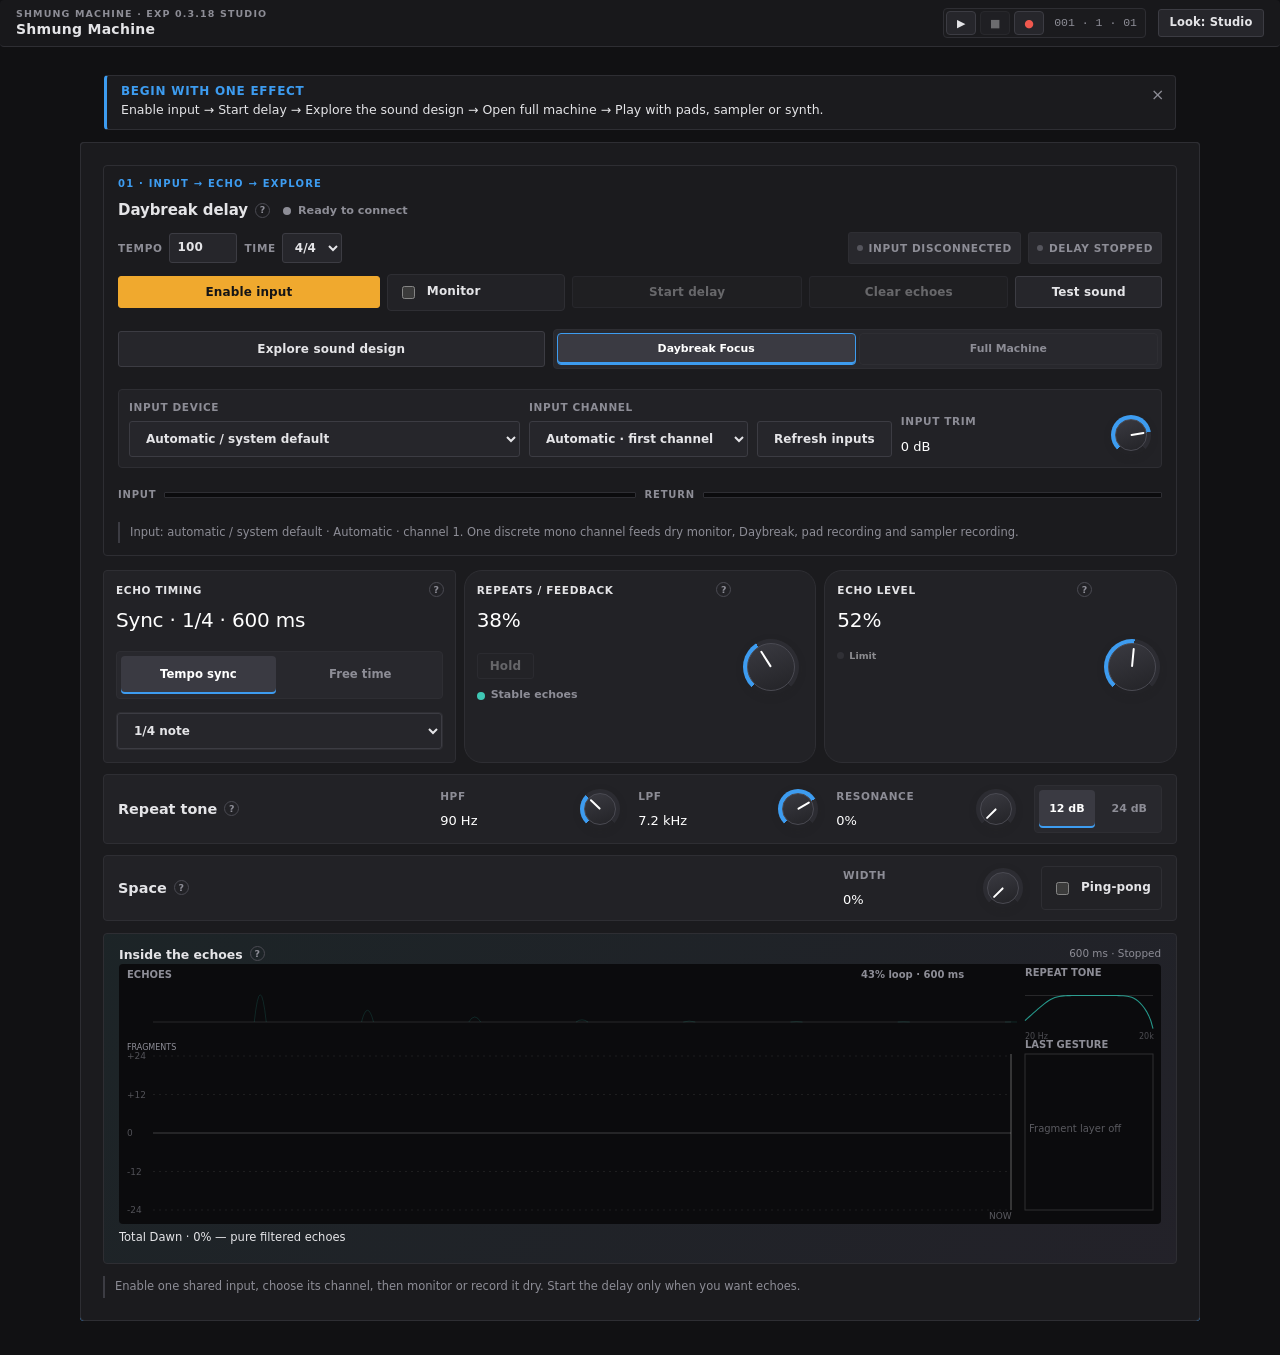
==== commit b65034a6: "Live: Shmung Machine EXP 0.3.18 Studio Promote preview: Effects Delay tempo sync (0.3.17); audio-clo" ====
--- a/index.html
+++ b/index.html
@@ -2,6 +2,14 @@
 <html lang="en-AU">
 <head>
 <!--
+EXP 0.3.18 — TIMING, AUTOSAVE, RECORD (13 Nov 2026)
+Sequenced synth/sampler notes (poly) start and release on the audio clock; autosave every 30 s when changed (5 rolling slots),
+recovery banner, named saves on this device, unsaved-changes warning on close; Record button captures the master output to WAV.
+
+EXP 0.3.17 — EFFECTS DELAY TEMPO SYNC (13 Nov 2026)
+Effects rack Delay (05): Sync/Free switch and Rhythm selector (1/32 to 1 bar incl. triplets and dotted), follows tempo and metre,
+slider and drag pad snap to rhythms while synced, delay line extended to 4 s, WAV export matches. Older projects keep free time.
+
 EXP 0.3.16 — DAYBREAK ENGINE FIXES (13 Nov 2026)
 Loop always decays (Butterworth base, 100% = 0.98 at the loudest frequency; Hold opens the filters); fragment pitches stay on
 musical intervals; Feed-into-echoes, Capture-from-echoes and Lock-to-tempo for fragments; fragments scheduled on the audio clock;
@@ -2349,7 +2357,7 @@
 @media(max-width:900px){.sampler-program-actions{grid-template-columns:repeat(3,1fr)}.sampler-transfer-row{grid-template-columns:1fr 1fr}.sampler-program-readout{grid-template-columns:1fr 1fr}}
 @media(max-width:560px){.sampler-program-actions,.sampler-transfer-row,.sampler-program-readout{grid-template-columns:1fr}.sampler-wave-shell canvas{height:132px}}
 </style>
-  <title>Shmung Machine — EXP 0.3.16 Studio</title>
+  <title>Shmung Machine — EXP 0.3.18 Studio</title>
 <style>
 /* Reset 1.18.8 — responsive auto-fit Pad workspace.
    Layout-only checkpoint: the complete 4 × 4 bank and essential waveform workbench
@@ -3354,6 +3362,24 @@
 :root .daybreak-space-strip .toggle-row{align-self:center}
 :root .daybreak-fragment-routing{margin-top:8px}
 :root .auto-filter-placement{grid-column:1/-1}
+:root .fx-delay-sync{display:grid;grid-template-columns:auto 1fr;gap:8px;align-items:end;margin:6px 0 4px}
+:root .fx-delay-sync .timing-mode-switch{margin:0!important}
+:root .fx-delay-sync .timing-mode-button{padding:6px 10px!important;font-size:11px!important}
+:root .fx-delay-div select{width:100%}
+:root .fx-delay-synced .fx-slider-control input[type="range"]{opacity:.55}
+:root .fx-slider-control span,:root .fx-slider-control output{text-transform:none!important;letter-spacing:0}
+
+/* EXP 0.3.18: saves, recovery, record */
+:root .pro-saves{grid-column:1/-1;display:grid;gap:6px;padding:0 0 10px;margin:0 0 10px;border-bottom:1px solid var(--s-line)}
+:root .pro-saves strong{font-size:11px;letter-spacing:.08em;text-transform:uppercase;color:var(--muted)}
+:root .pro-saves-row{display:flex;gap:6px}
+:root .pro-saves select{width:100%;min-height:96px!important;font-size:12px!important}
+:root .pro-saves small{font-size:11px;color:var(--muted)}
+:root .pro-recover{position:fixed;left:50%;bottom:16px;transform:translateX(-50%);z-index:200;display:flex;align-items:center;gap:10px;padding:10px 12px;background:var(--s-tip);color:var(--s-tip-text);border:1px solid var(--s-line-strong);border-left:3px solid var(--c-yellow);font-size:13px;box-shadow:0 10px 30px rgba(0,0,0,.35)!important}
+:root .pro-transport .pro-tp-rec{color:var(--c-red)!important}
+:root .pro-transport .pro-tp-rec.on{background:var(--c-red)!important;border-color:var(--c-red)!important;color:#fff!important;animation:proRecPulse 1.2s ease-in-out infinite}
+@keyframes proRecPulse{50%{opacity:.6}}
+:root .pro-rec-time{font:600 11px/1 ui-monospace,Menlo,monospace;color:var(--c-red);min-width:34px}
 </style>
 
 </head>
@@ -3363,7 +3389,7 @@
 
   <header class="topbar">
     <div>
-      <div class="eyebrow">SHMUNG MACHINE · EXP 0.3.16 STUDIO</div>
+      <div class="eyebrow">SHMUNG MACHINE · EXP 0.3.18 STUDIO</div>
       <h1>Shmung Machine</h1>
       <p class="subtitle">Interactive instrument · drum machine · sampler · synth · sequencer · Daybreak</p>
     </div>
@@ -4280,7 +4306,7 @@
   </main>
 
   <footer>
-    <span>Shmung Machine · EXP 0.3.16 Studio</span>
+    <span>Shmung Machine · EXP 0.3.18 Studio</span>
     <span>No login · no cloud upload · audio remains on the device</span>
   </footer>
 
@@ -4415,6 +4441,8 @@
       chorusDepth: 0.008,
       chorusMix: 0,
       delayTime: 0.28,
+      delaySync: true,
+      delayBeats: "0.5",
       delayFeedback: 0.25,
       delayMix: 0,
       reverbSpace: 2.5,
@@ -4537,7 +4565,7 @@
   function historySignature(snapshot){return JSON.stringify(snapshot,(key,value)=>key==="buffer"?(value?`audio:${value.duration}:${value.length}:${value.sampleRate}`:null):value);}
   function updateHistoryUI(){const u=$("undoBtn"),r=$("redoBtn");if(!u||!r)return;const undoItem=editHistory.undo.at(-1),redoItem=editHistory.redo.at(-1);u.disabled=!undoItem;r.disabled=!redoItem;u.textContent=undoItem?`↶ Undo ${undoItem.label}`:"↶ Undo";r.textContent=redoItem?`↷ Redo ${redoItem.label}`:"↷ Redo";u.title=undoItem?`Undo ${undoItem.label}`:"Nothing to undo";r.title=redoItem?`Redo ${redoItem.label}`:"Nothing to redo";u.classList.toggle("history-ready",!!undoItem);r.classList.toggle("history-ready",!!redoItem);}
   function beginHistory(label){if(editHistory.applying||editHistory.pending)return;const before=captureHistoryState();editHistory.pending={label:label||"change",before,signature:historySignature(before)};}
-  function commitHistory(label=null){const pending=editHistory.pending;if(!pending||editHistory.applying)return;editHistory.pending=null;const after=captureHistoryState();if(historySignature(after)===pending.signature){updateHistoryUI();return;}editHistory.undo.push({label:label||pending.label,before:pending.before,after});if(editHistory.undo.length>editHistory.limit)editHistory.undo.shift();editHistory.redo.length=0;updateHistoryUI();}
+  function commitHistory(label=null){markProjectDirty();const pending=editHistory.pending;if(!pending||editHistory.applying)return;editHistory.pending=null;const after=captureHistoryState();if(historySignature(after)===pending.signature){updateHistoryUI();return;}editHistory.undo.push({label:label||pending.label,before:pending.before,after});if(editHistory.undo.length>editHistory.limit)editHistory.undo.shift();editHistory.redo.length=0;updateHistoryUI();}
   function cancelHistory(){editHistory.pending=null;updateHistoryUI();}
   function restoreHistoryState(snapshot){editHistory.applying=true;try{stopSequencer();state.pads.forEach((_,i)=>stopPad(i));stopAllSamples();stopAllSynth();state.selectedPad=clamp(Number(snapshot.selectedPad)||0,0,15);state.tempo=clamp(Number(snapshot.tempo)||100,40,220);state.performanceTarget=snapshot.performanceTarget||"pads";state.sampleRootMidi=Number(snapshot.sampleRootMidi)||60;Object.assign(state.samplerProgram,snapshot.samplerProgram||{});snapshot.pads.forEach((p,i)=>Object.assign(state.pads[i],p,{fxSends:{...(p.fxSends||{})},fxSendModes:{...(p.fxSendModes||{})},sliceMarkers:[...(p.sliceMarkers||[])],activeSources:new Set()}));state.pattern=snapshot.pattern.map(r=>[...r]);Object.assign(state.sampler,snapshot.sampler);Object.assign(state.synth,snapshot.synth);for(const key of Object.keys(snapshot.mixer))Object.assign(state.mixer[key],snapshot.mixer[key],{fxSends:snapshot.mixer[key].fxSends?{...snapshot.mixer[key].fxSends}:state.mixer[key].fxSends,fxSendModes:snapshot.mixer[key].fxSendModes?{...snapshot.mixer[key].fxSendModes}:state.mixer[key].fxSendModes});Object.assign(state.effects,snapshot.effects);Object.assign(state.sequence,snapshot.sequence,{sampler:[...snapshot.sequence.sampler],synth:[...snapshot.sequence.synth]});Object.assign(state.slice,snapshot.slice,{previewPads:false,manualArmed:false,undo:null,playSource:null});Object.assign(state.metronome,snapshot.metronome);Object.assign(state.daybreak,snapshot.daybreak);$("tempoInput").value=state.tempo;$("performanceTarget").value=state.performanceTarget;$("sampleRootSelect").value=String(state.sampleRootMidi);syncEffectUI();syncInstrumentUI();renderPads();updatePadEditor();renderSequencer();renderMixer();updateEffectGraph();updateMixerRouting();applyDaybreakCharacter(state.daybreak.character,{writeParameters:false});syncDaybreakControls();updateDaybreakGraph();updateMetronomeUI();updatePadAccordionSummaries();}finally{editHistory.applying=false;updateHistoryUI();}}
   function undoGlobal(){const item=editHistory.undo.pop();if(!item)return;editHistory.redo.push(item);restoreHistoryState(item.before);toast(`Undid ${item.label}`);}
@@ -4839,7 +4867,7 @@
     chorusLfo.connect(chorusLfoGain).connect(chorusDelay.delayTime);
     chorusLfo.start();
 
-    const delay = c.createDelay(2.5);
+    const delay = c.createDelay(4.1);
     const feedback = c.createGain();
 
     const convolver = c.createConvolver();
@@ -4957,7 +4985,7 @@
     g.chorusDelay.delayTime.setTargetAtTime(Math.max(.012, (Number(e.chorusDepth) || 0) + .004), now, .05);
     g.chorusLfoGain.gain.setTargetAtTime(e.chorusDepth, now, 0.01);
 
-    g.delay.delayTime.setTargetAtTime(e.delayTime, now, 0.01);
+    g.delay.delayTime.setTargetAtTime(effectsDelaySeconds(e), now, 0.02);
     g.feedback.gain.setTargetAtTime(e.delayFeedback, now, 0.01);
 
     if(g.expReverbSpace!==e.reverbSpace){g.convolver.buffer = createImpulse(state.ctx, e.reverbSpace);g.expReverbSpace=e.reverbSpace;}
@@ -6131,7 +6159,7 @@
   }
 
   function retuneSampleVoice(voice,midi,useGlide){if(!voice||voice.ended)return;const t=state.ctx.currentTime,target=samplerPlaybackRate(midi),seconds=state.sampler.glideMs/1000,param=voice.source.playbackRate;param.cancelScheduledValues(t);param.setValueAtTime(Math.max(.01,param.value),t);if(useGlide&&seconds>.001)param.exponentialRampToValueAtTime(Math.max(.01,target),t+seconds);else param.setValueAtTime(target,t);voice.currentMidi=midi;}
-  function releaseSampleVoice(voice){if(!voice||voice.ended)return;const t=state.ctx.currentTime,r=Math.max(.01,state.sampler.releaseMs/1000);const tc=Math.max(.008,r/4);holdParamAt(voice.gain.gain,t,.0001);voice.gain.gain.setTargetAtTime(.0001,t,tc);try{voice.source.stop(t+tc*7+.02)}catch{}voice.ended=true;}
+  function releaseSampleVoice(voice,when=null){if(!voice||voice.ended)return;const t=Math.max(when??state.ctx.currentTime,state.ctx.currentTime),r=Math.max(.01,state.sampler.releaseMs/1000);const tc=Math.max(.008,r/4);holdParamAt(voice.gain.gain,t,.0001);voice.gain.gain.setTargetAtTime(.0001,t,tc);try{voice.source.stop(t+tc*7+.02)}catch{}voice.ended=true;}
   function startSampleNote(midi,velocity=1,when=null,fromSequencer=false){if(!state.audioReady)return null;if(!state.samplerProgram.buffer){toast("Load, capture or copy a sample into the independent sampler first");return null;}const s=state.sampler,mode=s.voiceMode;let voice=null;
     if(mode==="poly"){voice=makeSampleVoice(midi,velocity,midi,when);if(voice)state.sampleVoices.set(midi,voice);state.lastSampleMidi=midi;}
     else{if(!state.sampleHeld.includes(midi))state.sampleHeld.push(midi);const overlap=!!state.monoSampleVoice&&state.sampleHeld.length>1;if(!state.monoSampleVoice||state.monoSampleVoice.ended){const startMidi=s.glideEnabled&&state.lastSampleMidi!=null?state.lastSampleMidi:midi;state.monoSampleVoice=makeSampleVoice(midi,velocity,startMidi,when);}else retuneSampleVoice(state.monoSampleVoice,midi,s.glideEnabled&&(mode==="legato"||overlap));state.lastSampleMidi=midi;voice=state.monoSampleVoice;}
@@ -6328,7 +6356,7 @@
   }
 
   function secondsPerStep(){return 60/state.tempo/4;}
-  function scheduleStep(step,time){const generation=expSequenceGeneration,index=expSequenceIndex(step);const swing=(step%2?secondsPerStep()*state.sequence.swing*.35:0),t=time+swing;state.pattern.forEach((row,padIndex)=>{const velocity=normaliseStepVelocity(row[index]);if(velocity>0)playPad(padIndex,t,null,{fromSequencer:true,gainDb:20*Math.log10(velocity)});});const samplerMidi=state.sequence.sampler[index],synthMidi=state.sequence.synth[index],gate=secondsPerStep()*.78;if(samplerMidi!=null){const delay=Math.max(0,(t-state.ctx.currentTime)*1000);setTimeout(()=>{if(generation!==expSequenceGeneration||!state.sequencerTimer)return;const v=startSampleNote(samplerMidi,.9,null,true);if(state.sampler.playMode!=="oneshot")setTimeout(()=>stopSampleNote(samplerMidi,v),gate*1000);},delay);}if(synthMidi!=null){const delay=Math.max(0,(t-state.ctx.currentTime)*1000);setTimeout(()=>{if(generation!==expSequenceGeneration||!state.sequencerTimer)return;startSynthNote(synthMidi,.88,null,true);setTimeout(()=>{if(generation===expSequenceGeneration)stopSynthNote(synthMidi);},gate*1000);},delay);}const delay=Math.max(0,(t-state.ctx.currentTime)*1000);setTimeout(()=>{if(generation!==expSequenceGeneration||!state.sequencerTimer)return;state.sequence.currentPlayStep=step;expPaintSequencePosition(step);},delay);}
+  function scheduleStep(step,time){const generation=expSequenceGeneration,index=expSequenceIndex(step);const swing=(step%2?secondsPerStep()*state.sequence.swing*.35:0),t=time+swing;state.pattern.forEach((row,padIndex)=>{const velocity=normaliseStepVelocity(row[index]);if(velocity>0)playPad(padIndex,t,null,{fromSequencer:true,gainDb:20*Math.log10(velocity)});});const samplerMidi=state.sequence.sampler[index],synthMidi=state.sequence.synth[index],gate=secondsPerStep()*.78;if(samplerMidi!=null&&state.sampler.voiceMode==="poly"&&state.samplerProgram.buffer){seqScheduleSample(samplerMidi,t,gate);}else if(samplerMidi!=null){const delay=Math.max(0,(t-state.ctx.currentTime)*1000);setTimeout(()=>{if(generation!==expSequenceGeneration||!state.sequencerTimer)return;const v=startSampleNote(samplerMidi,.9,null,true);if(state.sampler.playMode!=="oneshot")setTimeout(()=>stopSampleNote(samplerMidi,v),gate*1000);},delay);}if(synthMidi!=null&&state.synth.voiceMode==="poly"){seqScheduleSynth(synthMidi,t,gate);}else if(synthMidi!=null){const delay=Math.max(0,(t-state.ctx.currentTime)*1000);setTimeout(()=>{if(generation!==expSequenceGeneration||!state.sequencerTimer)return;startSynthNote(synthMidi,.88,null,true);setTimeout(()=>{if(generation===expSequenceGeneration)stopSynthNote(synthMidi);},gate*1000);},delay);}const delay=Math.max(0,(t-state.ctx.currentTime)*1000);setTimeout(()=>{if(generation!==expSequenceGeneration||!state.sequencerTimer)return;state.sequence.currentPlayStep=step;expPaintSequencePosition(step);},delay);}
 
   async function exportPatternWav() {
     await initAudio();
@@ -6336,7 +6364,7 @@
     const stepsPerBar=globalMeterInfo().steps;
     const stepDuration = secondsPerStep();
     const daybreakTail = state.daybreak.delayEnabled ? daybreakDelaySeconds() * 8 : 0;
-    const total = bars * stepsPerBar * stepDuration + Math.max(2, state.effects.reverbSpace + state.effects.delayTime * 6, daybreakTail);
+    const total = bars * stepsPerBar * stepDuration + Math.max(2, state.effects.reverbSpace + effectsDelaySeconds(state.effects) * 6, daybreakTail);
     const OfflineCtx = window.OfflineAudioContext || window.webkitOfflineAudioContext;
     const off = new OfflineCtx(2, Math.ceil(total * state.ctx.sampleRate), state.ctx.sampleRate);
 
@@ -6380,8 +6408,8 @@
     chorusLfo.connect(chorusLfoGain).connect(chorusDelay.delayTime);
     effectInputs.chorus.connect(chorusDelay).connect(effectReturns.chorus).connect(master);
 
-    const delayFx = off.createDelay(2.5), delayFeedback = off.createGain();
-    delayFx.delayTime.value = state.effects.delayTime;
+    const delayFx = off.createDelay(4.1), delayFeedback = off.createGain();
+    delayFx.delayTime.value = effectsDelaySeconds(state.effects);
     delayFeedback.gain.value = state.effects.delayFeedback;
     effectInputs.delay.connect(delayFx);
     delayFx.connect(delayFeedback).connect(delayFx);
@@ -6587,7 +6615,7 @@
     const pads = [];
     for (const pad of state.pads) {
       let audio = null;
-      if (includeAudio && pad.buffer) audio = arrayBufferToBase64(audioBufferToWav(pad.buffer));
+      if (includeAudio && pad.buffer) audio = cachedAudioB64(pad.buffer);
       pads.push({
         name: pad.name, mode: pad.mode, gainDb: pad.gainDb, pitch: pad.pitch,
         trimStart: pad.trimStart, trimEnd: pad.trimEnd, reverse: pad.reverse,
@@ -6606,7 +6634,7 @@
       samplerProgram: {
         name: state.samplerProgram.name, sourceName: state.samplerProgram.sourceName, reverse: !!state.samplerProgram.reverse,
         trimStart: state.samplerProgram.trimStart, trimEnd: state.samplerProgram.trimEnd, loopStart: state.samplerProgram.loopStart, loopEnd: state.samplerProgram.loopEnd,
-        audio: includeAudio && state.samplerProgram.buffer ? arrayBufferToBase64(audioBufferToWav(state.samplerProgram.buffer)) : null
+        audio: includeAudio && state.samplerProgram.buffer ? cachedAudioB64(state.samplerProgram.buffer) : null
       },
       synth: state.synth,
       sequence: state.sequence,
@@ -6690,7 +6718,7 @@
     stopComputerKeyboardNotes();
     state.computerKeyboardTarget = ["off","sample","synth"].includes(project.computerKeyboardTarget) ? project.computerKeyboardTarget : "off";
     state.pattern = project.pattern?.length === 16 ? project.pattern.map(row => expSequenceRow(row,0,projectSequenceStorageVersion).map(normaliseStepVelocity)) : Array.from({length:16},()=>expSequenceRow(null,0));
-    Object.assign(state.effects, project.effects || {});
+    Object.assign(state.effects, project.effects || {});if(project.effects&&!("delaySync" in project.effects)){state.effects.delaySync=false;}
     if (project.mixer) {
       for (const key of ["drumBus","sampler","synth","live","daybreakReturn","master"]) {
         if (project.mixer[key]) Object.assign(state.mixer[key], project.mixer[key]);
@@ -6789,6 +6817,7 @@
     const project = await serialiseProject(true);
     const json = JSON.stringify(project);
     downloadBlob(new Blob([json], { type: "application/json" }), `${safeFileName("other_voices_sound_lab")}.ovslab`);
+    markProjectClean();
     toast("Project file downloaded");
   }
 
@@ -6808,7 +6837,7 @@
       tx.objectStore("projects").put(project, "latest");
       tx.oncomplete = resolve; tx.onerror = () => reject(tx.error);
     });
-    db.close(); toast("Saved locally on this browser");
+    db.close(); markProjectClean(); toast("Saved locally on this browser");
   }
   async function loadLocal() {
     try {
@@ -6820,7 +6849,7 @@
       });
       db.close();
       if (!project) { toast("No local save was found"); return; }
-      await applyProject(project);
+      await applyProject(project); markProjectClean();
     } catch (err) { console.error(err); toast("Could not load the local save"); }
   }
 
@@ -6853,7 +6882,7 @@
     $("chorusRateValue").textContent = `${e.chorusRate.toFixed(2)} Hz`;
     $("chorusDepthValue").textContent = `${Math.round(e.chorusDepth * 1000)} ms`;
     $("chorusMixValue").textContent = `${Math.round(e.chorusMix * 100)}%`;
-    $("delayTimeValue").textContent = `${Math.round(e.delayTime * 1000)} ms`;
+    $("delayTimeValue").textContent = `${Math.round(effectsDelaySeconds(e) * 1000)} ms`;fxDelaySyncUI();
     $("delayFeedbackValue").textContent = `${Math.round(e.delayFeedback * 100)}%`;
     $("delayMixValue").textContent = `${Math.round(e.delayMix * 100)}%`;
     $("reverbSpaceValue").textContent = `${e.reverbSpace.toFixed(1)} s`;
@@ -7707,7 +7736,7 @@
 
   const effectsVisualState={raf:null,last:0,data:null};
   function effectInputLevel(analyser){if(!analyser||!state.audioReady)return 0;if(!effectsVisualState.data)effectsVisualState.data=new Float32Array(256);analyser.getFloatTimeDomainData(effectsVisualState.data);let sum=0;for(const v of effectsVisualState.data)sum+=v*v;return Math.sqrt(sum/effectsVisualState.data.length);}
-  function updateEffectVisualStatic(){const e=state.effects,curve=$('fxFilterCurve');if(curve){const x=clamp((Math.log(Math.max(40,e.filterFreq))-Math.log(40))/(Math.log(18000)-Math.log(40)),0,1)*240,q=clamp(e.filterQ/24,0,1);let d='';if(e.filterType==='highpass')d=`M0 68 Q${Math.max(8,x-30)} ${68-q*34} ${x} ${18-q*8} L240 18`;else if(e.filterType==='bandpass')d=`M0 68 Q${Math.max(0,x-60)} 68 ${x} ${18-q*12} Q${Math.min(240,x+60)} 68 240 68`;else if(e.filterType==='notch')d=`M0 18 L${Math.max(0,x-35)} 18 Q${x} ${68+q*5} ${Math.min(240,x+35)} 18 L240 18`;else d=`M0 18 L${Math.max(0,x-18)} 18 Q${x+q*20} ${18+q*4} 240 68`;curve.setAttribute('d',d);proFilterVisual(e);}const drive=clamp(e.distDrive/100,0,1),path=$('fxDistortionPath');if(path){const top=5+drive*22,bottom=71-drive*22;path.setAttribute('d',`M0 38 C18 ${top} 42 ${top} 60 38 S102 ${bottom} 120 38 S162 ${top} 180 38 S222 ${bottom} 240 38`);}const delayTaps=$('fxDelayTimeline')?.querySelectorAll('i')||[];delayTaps.forEach((tap,i)=>{const spacing=clamp(e.delayTime/1.2,.03,1)*42,feedback=Math.pow(clamp(e.delayFeedback,0,1),i);tap.style.left=`${8+Math.min(84,(i+1)*spacing)}%`;tap.style.opacity=String(i===0?.9:clamp(feedback+.08,.08,.9));tap.style.transform=`translate(-50%,-50%) scale(${.72+feedback*.45})`;});const field=$('fxReverbField');if(field){field.style.setProperty('--reverb-space',String(clamp(e.reverbSpace/8,0,1)));field.querySelectorAll('i').forEach((ring,i)=>{const scale=.65+(i+1)*(.22+e.reverbSpace/30);ring.style.transform=`translate(-50%,-50%) scale(${scale})`;ring.style.opacity=String(clamp(e.reverbMix*(1-i*.11),.05,.65));});}const threshold=$('fxCompressionThreshold');if(threshold)threshold.style.left=`${clamp((e.compThreshold+60)/60,0,1)*100}%`;updateEffectsDaybreakCard();refreshAllRotaries();expEffectSync.forEach(sync=>sync());}
+  function updateEffectVisualStatic(){const e=state.effects,curve=$('fxFilterCurve');if(curve){const x=clamp((Math.log(Math.max(40,e.filterFreq))-Math.log(40))/(Math.log(18000)-Math.log(40)),0,1)*240,q=clamp(e.filterQ/24,0,1);let d='';if(e.filterType==='highpass')d=`M0 68 Q${Math.max(8,x-30)} ${68-q*34} ${x} ${18-q*8} L240 18`;else if(e.filterType==='bandpass')d=`M0 68 Q${Math.max(0,x-60)} 68 ${x} ${18-q*12} Q${Math.min(240,x+60)} 68 240 68`;else if(e.filterType==='notch')d=`M0 18 L${Math.max(0,x-35)} 18 Q${x} ${68+q*5} ${Math.min(240,x+35)} 18 L240 18`;else d=`M0 18 L${Math.max(0,x-18)} 18 Q${x+q*20} ${18+q*4} 240 68`;curve.setAttribute('d',d);proFilterVisual(e);}const drive=clamp(e.distDrive/100,0,1),path=$('fxDistortionPath');if(path){const top=5+drive*22,bottom=71-drive*22;path.setAttribute('d',`M0 38 C18 ${top} 42 ${top} 60 38 S102 ${bottom} 120 38 S162 ${top} 180 38 S222 ${bottom} 240 38`);}const delayTaps=$('fxDelayTimeline')?.querySelectorAll('i')||[];delayTaps.forEach((tap,i)=>{const spacing=clamp(effectsDelaySeconds(e)/1.2,.03,1)*42,feedback=Math.pow(clamp(e.delayFeedback,0,1),i);tap.style.left=`${8+Math.min(84,(i+1)*spacing)}%`;tap.style.opacity=String(i===0?.9:clamp(feedback+.08,.08,.9));tap.style.transform=`translate(-50%,-50%) scale(${.72+feedback*.45})`;});const field=$('fxReverbField');if(field){field.style.setProperty('--reverb-space',String(clamp(e.reverbSpace/8,0,1)));field.querySelectorAll('i').forEach((ring,i)=>{const scale=.65+(i+1)*(.22+e.reverbSpace/30);ring.style.transform=`translate(-50%,-50%) scale(${scale})`;ring.style.opacity=String(clamp(e.reverbMix*(1-i*.11),.05,.65));});}const threshold=$('fxCompressionThreshold');if(threshold)threshold.style.left=`${clamp((e.compThreshold+60)/60,0,1)*100}%`;updateEffectsDaybreakCard();refreshAllRotaries();expEffectSync.forEach(sync=>sync());}
   function updateEffectsDaybreakCard(){const db=state.daybreak,stage=daybreakCharacterStage(db.character);if($('effectsDaybreakCharacter'))$('effectsDaybreakCharacter').value=String(Math.round(db.character*100));if($('effectsDaybreakReturn'))$('effectsDaybreakReturn').value=String(Math.round(db.mix*100));if($('effectsDaybreakCharacterValue'))$('effectsDaybreakCharacterValue').textContent=`${Math.round(db.character*100)}%`;if($('effectsDaybreakReturnValue'))$('effectsDaybreakReturnValue').textContent=`${Math.round(db.mix*100)}%`;if($('fxDaybreakStage'))$('fxDaybreakStage').textContent=stage.name;refreshAllRotaries();}
   function startEffectsVisualLoop(){if(effectsVisualState.raf)return;const tick=t=>{effectsVisualState.raf=requestAnimationFrame(tick);if(t-effectsVisualState.last<48)return;effectsVisualState.last=t;const active=$('tab-effects')?.classList.contains('active');if(document.hidden||!active)return;const level=effectInputLevel(state.graph?.masterAnalyser),energy=clamp(level*9,0,1);const spectrum=$('fxFilterSpectrum');if(spectrum){spectrum.style.opacity=String(active?.18+energy*.75:.12);spectrum.style.transform=`translateY(${Math.sin(t*.004)*energy*5}px) scaleY(${1+energy*.2})`;spectrum.style.transformOrigin='center';}const e=state.effects,rate=e.autoFilterMode==='free'?e.autoFilterRate:1/Math.max(.08,(60/state.tempo)*e.autoFilterSubdivision),phase=(t/1000*rate)%1;let pos=e.autoFilterDirection==='up'?phase:e.autoFilterDirection==='down'?1-phase:(.5-.5*Math.cos(phase*Math.PI*2));const dot=$('fxAutoFilterDot'),trail=$('fxAutoFilterTrail');if(dot)dot.style.left=`${8+pos*84}%`;if(trail)trail.style.width=`${8+pos*84}%`;if($('fxAutoFilterMotion'))$('fxAutoFilterMotion').textContent=e.autoFilterMode==='free'?`${e.autoFilterRate.toFixed(2)} Hz free sweep`:`Tempo sync · ${String(e.autoFilterSubdivision).replace('0.25','1/16').replace('0.5','1/8').replace('1','1/4').replace('2','1/2').replace('4','1 bar').replace('8','2 bars')}`;const chorusPhase=t/1000*e.chorusRate;['A','B','C'].forEach((letter,i)=>{const path=$(`fxChorusPath${letter}`);if(path)path.style.transform=`translateX(${Math.sin(chorusPhase*Math.PI*2+i*2.1)*e.chorusDepth*energy*.45}px)`;});const reduction=Math.abs(Number(state.graph?.compressor?.reduction)||0),bar=$('fxCompressionReduction');if(bar)bar.style.height=`${clamp(reduction/18*100,2,100)}%`;if($('fxCompressionReductionValue'))$('fxCompressionReductionValue').textContent=`${reduction.toFixed(1)} dB`;const dayLevel=effectInputLevel(state.daybreak?.outputAnalyser),dayVisual=$('fxDaybreakVisual');if(dayVisual){dayVisual.querySelectorAll('i').forEach((shard,i)=>{const wobble=Math.sin(t*.003+i*1.7)*(4+dayLevel*80);shard.style.marginLeft=`${wobble}px`;shard.style.opacity=String(.25+clamp(dayLevel*7,0,.75));});}if(active&&energy>.02)document.querySelectorAll('.functional-effect-card').forEach((card,i)=>card.style.setProperty('--fx-energy',String(energy*(.75+Math.sin(t*.002+i)*.2))));};effectsVisualState.raf=requestAnimationFrame(tick);}
 
@@ -8005,7 +8034,7 @@
     $("loadFileBtn").addEventListener("click", () => $("loadFileInput").click());
     $("loadFileInput").addEventListener("change", async e => {
       const file = e.target.files?.[0]; if (!file) return;
-      try { await applyProject(JSON.parse(await file.text())); }
+      try { await applyProject(JSON.parse(await file.text())); markProjectClean(); }
       catch (err) { console.error(err); toast("That project file could not be loaded"); }
       e.target.value = "";
     });
@@ -8270,6 +8299,7 @@
     state.pads.forEach((_,i)=>stopPad(i));
     stopAllSamples();
     stopAllSynth();
+    seqReleaseAll();
   }
   function scheduler(){
     const tr=ensureGlobalTransportState();
@@ -8418,6 +8448,9 @@
     // hold switches off when the delay stops
     $("daybreakDelayBtn")?.addEventListener("click",()=>setTimeout(()=>{if(!state.daybreak.delayEnabled&&state.daybreak.hold){state.daybreak.hold=false;updateDaybreakGraph();}},0));
     initDaybreakEngineControls();
+    initFxDelaySync();
+    initSaves();
+    setTimeout(initRecord,0);
     if(db.toneSlope!==24)db.toneSlope=12;db.toneRes=clamp(Number(db.toneRes)||0,0,1);db.characterLocks=db.characterLocks&&typeof db.characterLocks==="object"?db.characterLocks:{};
     daybreakProSync();
   }
@@ -8509,6 +8542,130 @@
     setIf("fragmentSource",db.fragmentSource==="both"?"both":"input");if($("fragmentLock"))$("fragmentLock").checked=!!db.fragmentLock;
     setIf("daybreakSpread",Math.round(clamp(Number(db.stereoSpread)||0,0,1)*100));if($("daybreakSpreadValue"))$("daybreakSpreadValue").textContent=`${Math.round(clamp(Number(db.stereoSpread)||0,0,1)*100)}%${db.pingPong?' · ping-pong':''}`;
     if($("daybreakPingPong"))$("daybreakPingPong").checked=!!db.pingPong;
+  }
+  /* ===== EXP 0.3.17 — Effects Delay tempo sync ===== */
+  const FX_DELAY_DIVS=[["0.125","1/32"],["0.1666666667","1/16T"],["0.25","1/16"],["0.3333333333","1/8T"],["0.375","1/16."],["0.5","1/8"],["0.6666666667","1/4T"],["0.75","1/8."],["1","1/4"],["1.3333333333","1/2T"],["1.5","1/4."],["2","1/2"],["3","1/2."],["bar","1 bar"]];
+  function fxDelayBeats(v){if(v==="bar"){const m=globalMeterInfo();return m.beats*m.quarterFactor;}return Number(v)||.5;}
+  function effectsDelaySeconds(e){if(!e||!e.delaySync)return clamp(Number(e?.delayTime)||.28,.02,4);return clamp(60/state.tempo*fxDelayBeats(e.delayBeats),.02,4);}
+  function fxDelayDivName(v){return (FX_DELAY_DIVS.find(d=>d[0]===String(v))||[0,"1/8"])[1];}
+  function fxDelaySyncUI(){
+    const e=state.effects,box=$("fxDelaySync");if(!box)return;
+    const sync=!!e.delaySync;
+    [["fxDelaySyncBtn",sync],["fxDelayFreeBtn",!sync]].forEach(([id,on])=>{const b=$(id);if(b){b.classList.toggle("active",on);b.setAttribute("aria-pressed",String(on));}});
+    const sel=$("fxDelaySubdivision");if(sel){sel.disabled=!sync;if(sel.value!==String(e.delayBeats))sel.value=String(e.delayBeats);}
+    const card=box.closest(".functional-effect-card");card?.classList.toggle("fx-delay-synced",sync);
+    const lab=$("delayTimeValue");if(lab)lab.textContent=sync?`${fxDelayDivName(e.delayBeats)} · ${Math.round(effectsDelaySeconds(e)*1000)} ms`:`${Math.round(effectsDelaySeconds(e)*1000)} ms`;
+    const slider=$("delayTime");if(slider&&sync){const ms=Math.round(effectsDelaySeconds(e)*1000);if(Math.abs(Number(slider.value)-ms)>5){slider.value=String(clamp(ms,Number(slider.min),Number(slider.max)));try{expEffectSync.forEach(f=>f());}catch(_){}}}
+  }
+  function initFxDelaySync(){
+    const card=document.querySelector('[data-effect-key="delay"]'),timeLabel=$("delayTime")?.closest("label");if(!card||!timeLabel||$("fxDelaySync"))return;
+    const e=state.effects;if(e.delaySync===undefined)e.delaySync=true;if(!FX_DELAY_DIVS.some(d=>d[0]===String(e.delayBeats)))e.delayBeats="0.5";
+    const box=document.createElement("div");box.id="fxDelaySync";box.className="fx-delay-sync";
+    box.innerHTML='<span class="timing-mode-switch" role="group" aria-label="Delay timing"><button id="fxDelaySyncBtn" class="timing-mode-button" type="button">Sync</button><button id="fxDelayFreeBtn" class="timing-mode-button" type="button">Free</button></span>'
+      +'<label class="fx-delay-div">Rhythm<select id="fxDelaySubdivision">'+FX_DELAY_DIVS.map(([v,n])=>`<option value="${v}">${n}</option>`).join("")+'</select></label>';
+    timeLabel.before(box);
+    const commit=()=>{updateEffectLabels();updateEffectGraph();fxDelaySyncUI();};
+    $("fxDelaySyncBtn").addEventListener("click",()=>{if(e.delaySync)return;beginHistory("Delay sync");e.delaySync=true;
+      // land on the subdivision nearest the current free time
+      const t=Number(e.delayTime)||.28;let best=FX_DELAY_DIVS[5][0],bd=1e9;for(const [v] of FX_DELAY_DIVS){const d=Math.abs(60/state.tempo*fxDelayBeats(v)-t);if(d<bd){bd=d;best=v;}}e.delayBeats=best;commit();commitHistory();});
+    $("fxDelayFreeBtn").addEventListener("click",()=>{if(!e.delaySync)return;beginHistory("Delay free time");e.delayTime=effectsDelaySeconds(e);e.delaySync=false;const s=$("delayTime");if(s)s.value=String(Math.round(e.delayTime*1000));commit();commitHistory();});
+    $("fxDelaySubdivision").addEventListener("change",ev=>{beginHistory("Delay rhythm");e.delayBeats=ev.target.value;commit();commitHistory();});
+    // the Time slider and the drag pad snap to rhythms while synced
+    document.addEventListener("input",ev=>{if(ev.target?.id!=="delayTime"||!e.delaySync)return;const t=Number(ev.target.value)/1000;let best=e.delayBeats,bd=1e9;for(const [v] of FX_DELAY_DIVS){const d=Math.abs(60/state.tempo*fxDelayBeats(v)-t);if(d<bd){bd=d;best=v;}}if(best!==e.delayBeats){e.delayBeats=best;}},true);
+    // follow tempo and metre changes
+    let lastTempo=state.tempo,lastMeter=state.metronome?.meter;
+    setInterval(()=>{if(state.tempo!==lastTempo||state.metronome?.meter!==lastMeter){lastTempo=state.tempo;lastMeter=state.metronome?.meter;if(state.effects.delaySync){updateEffectGraph();updateEffectLabels();}}},200);
+    fxDelaySyncUI();
+  }
+  /* ===== EXP 0.3.18 — 1. sequenced synth/sampler notes on the audio clock ===== */
+  const SEQ_VOICES=new Set();
+  function seqTrack(kind,v,until){const rec={kind,v};SEQ_VOICES.add(rec);setTimeout(()=>SEQ_VOICES.delete(rec),Math.max(0,(until-state.ctx.currentTime)*1000)+3000);}
+  function seqScheduleSynth(midi,t,gate){if(!state.audioReady)return;const v=makeSynthVoice(midi,.88,midi,t);if(!v)return;releaseSynthVoice(v,t+gate);seqTrack("synth",v,t+gate);}
+  function seqScheduleSample(midi,t,gate){if(!state.audioReady||!state.samplerProgram.buffer)return;const v=makeSampleVoice(midi,.9,midi,t);if(!v)return;if(state.sampler.playMode!=="oneshot")releaseSampleVoice(v,t+gate);seqTrack("sample",v,t+gate+5);}
+  function seqReleaseAll(){if(!state.ctx)return;const now=state.ctx.currentTime;for(const r of SEQ_VOICES){try{if(r.kind==="synth")releaseSynthVoice(r.v,now);else{holdParamAt(r.v.gain.gain,now,.0001);r.v.gain.gain.setTargetAtTime(.0001,now,.01);try{r.v.source.stop(now+.08);}catch(_){}}}catch(_){}}SEQ_VOICES.clear();}
+
+  /* ===== EXP 0.3.18 — 2. autosave, recovery and named saves ===== */
+  const AUDIO_B64_CACHE=new WeakMap();
+  function cachedAudioB64(buffer){if(!buffer)return null;let v=AUDIO_B64_CACHE.get(buffer);if(!v){v=arrayBufferToBase64(audioBufferToWav(buffer));AUDIO_B64_CACHE.set(buffer,v);}return v;}
+  const SAVE_STATE={dirty:false,unsavedSinceExplicit:false,lastAutosave:0,busy:false,index:null};
+  function markProjectDirty(){if(editHistory&&editHistory.applying)return;SAVE_STATE.dirty=true;SAVE_STATE.unsavedSinceExplicit=true;}
+  function markProjectClean(){SAVE_STATE.dirty=false;SAVE_STATE.unsavedSinceExplicit=false;saveIndexUpdate(ix=>{ix.lastExplicit=Date.now();});refreshSavesUI();}
+  function idbDo(mode,fn){return openDatabase().then(db=>new Promise((res,rej)=>{const tx=db.transaction("projects",mode),st=tx.objectStore("projects");let out;Promise.resolve(fn(st,v=>out=v)).catch(rej);tx.oncomplete=()=>{db.close();res(out);};tx.onerror=()=>{db.close();rej(tx.error);};}));}
+  function idbGet(key){return idbDo("readonly",(st,set)=>{const r=st.get(key);r.onsuccess=()=>set(r.result);});}
+  function idbPut(key,val){return idbDo("readwrite",st=>{st.put(val,key);});}
+  function idbDel(key){return idbDo("readwrite",st=>{st.delete(key);});}
+  async function saveIndex(){if(!SAVE_STATE.index){try{SAVE_STATE.index=(await idbGet("shmung-index"))||{items:[],lastExplicit:0};}catch(_){SAVE_STATE.index={items:[],lastExplicit:0};}}return SAVE_STATE.index;}
+  async function saveIndexUpdate(fn){const ix=await saveIndex();fn(ix);try{await idbPut("shmung-index",ix);}catch(_){}}
+  async function writeSave(kind,name){
+    const project=await serialiseProject(true),time=Date.now(),key=kind==="auto"?`autosave:${time}`:`named:${name}`;
+    await idbPut(key,project);
+    const ix=await saveIndex();ix.items=ix.items.filter(it=>it.key!==key);ix.items.push({key,kind,name:name||"",time});
+    const autos=ix.items.filter(it=>it.kind==="auto").sort((a,b)=>b.time-a.time);for(const old of autos.slice(5)){ix.items=ix.items.filter(it=>it.key!==old.key);try{await idbDel(old.key);}catch(_){}}
+    await idbPut("shmung-index",ix);return time;
+  }
+  async function autosaveNow(reason){
+    if(SAVE_STATE.busy||!SAVE_STATE.dirty)return;if(ensureGlobalTransportState().running||REC.on)return;
+    SAVE_STATE.busy=true;try{SAVE_STATE.lastAutosave=await writeSave("auto");SAVE_STATE.dirty=false;}catch(err){console.warn("Autosave failed",err);}finally{SAVE_STATE.busy=false;refreshSavesUI();}
+  }
+  function agoText(t){if(!t)return"never";const s=Math.round((Date.now()-t)/1000);if(s<60)return"just now";const m=Math.round(s/60);if(m<60)return`${m} min ago`;const h=Math.round(m/60);if(h<24)return`${h} h ago`;return new Date(t).toLocaleDateString();}
+  function timeText(t){const d=new Date(t);return d.toLocaleDateString(undefined,{day:"numeric",month:"short"})+" "+d.toLocaleTimeString(undefined,{hour:"numeric",minute:"2-digit"});}
+  async function refreshSavesUI(){
+    const list=$("proSaveList"),status=$("proAutosaveStatus");if(!list)return;const ix=await saveIndex();
+    const items=[...ix.items].sort((a,b)=>b.time-a.time);const prev=list.value;
+    list.innerHTML=items.length?items.map(it=>`<option value="${escapeHtml(it.key)}">${it.kind==="auto"?"Autosave":"★ "+escapeHtml(it.name)} · ${timeText(it.time)}</option>`).join(""):'<option value="" disabled>No saves yet</option>';
+    if(prev&&items.some(it=>it.key===prev))list.value=prev;
+    if(status)status.textContent=`Autosave on · last ${agoText(SAVE_STATE.lastAutosave||(items.find(i=>i.kind==="auto")||{}).time)}${SAVE_STATE.unsavedSinceExplicit?" · unsaved changes":""}`;
+  }
+  async function openSave(key){if(!key)return;try{const p=await idbGet(key);if(!p){toast("That save could not be found");return;}await applyProject(p);SAVE_STATE.dirty=false;SAVE_STATE.unsavedSinceExplicit=key.startsWith("autosave:");toast("Save opened");refreshSavesUI();}catch(err){console.error(err);toast("Could not open that save");}}
+  function initSaves(){
+    const panel=document.querySelector(".utility-menu-panel");if(panel&&!$("proSaves")){
+      const box=document.createElement("div");box.id="proSaves";box.className="pro-saves";
+      box.innerHTML='<strong>Saves on this device</strong><div class="pro-saves-row"><button id="proSaveAs" class="button" type="button">Save as…</button><button id="proSaveOpen" class="button" type="button">Open</button><button id="proSaveDelete" class="button ghost" type="button">Delete</button></div><select id="proSaveList" size="6" aria-label="Saved projects on this device"></select><small id="proAutosaveStatus">Autosave on</small>';
+      panel.prepend(box);
+      $("proSaveAs").addEventListener("click",async()=>{const name=(prompt("Name this save:",`Shmung ${new Date().toLocaleDateString()}`)||"").trim();if(!name)return;try{await writeSave("named",name.slice(0,60));markProjectClean();toast(`Saved “${name}” on this device`);}catch(err){console.error(err);toast("Save failed — the browser may be out of space");}});
+      $("proSaveOpen").addEventListener("click",()=>openSave($("proSaveList").value));
+      $("proSaveList").addEventListener("dblclick",()=>openSave($("proSaveList").value));
+      $("proSaveDelete").addEventListener("click",async()=>{const key=$("proSaveList").value;if(!key)return;const ix=await saveIndex(),it=ix.items.find(i=>i.key===key);if(!it||!confirm(`Delete ${it.kind==="auto"?"this autosave":"“"+it.name+"”"}?`))return;await idbDel(key);await saveIndexUpdate(x=>{x.items=x.items.filter(i=>i.key!==key);});refreshSavesUI();});
+    }
+    setInterval(()=>autosaveNow("timer"),30000);
+    document.addEventListener("visibilitychange",()=>{if(document.visibilityState==="hidden")autosaveNow("hidden");});
+    // stop/after-play is a natural moment to save
+    $("stopBtn")?.addEventListener("click",()=>setTimeout(()=>autosaveNow("stop"),400));
+    window.addEventListener("beforeunload",ev=>{if(SAVE_STATE.unsavedSinceExplicit&&SAVE_STATE.dirty){ev.preventDefault();ev.returnValue="";}});
+    setInterval(refreshSavesUI,30000);
+    // offer recovery when the last session ended with unsaved work
+    saveIndex().then(ix=>{const auto=ix.items.filter(i=>i.kind==="auto").sort((a,b)=>b.time-a.time)[0];refreshSavesUI();
+      if(auto&&auto.time>(ix.lastExplicit||0)&&Date.now()-auto.time<14*864e5){const bar=document.createElement("div");bar.className="pro-recover";bar.innerHTML=`<span>Your last session was autosaved ${agoText(auto.time)} (${timeText(auto.time)}).</span><button class="button primary" type="button">Restore it</button><button class="button ghost" type="button">Dismiss</button>`;
+        document.body.appendChild(bar);const [r,d]=bar.querySelectorAll("button");r.addEventListener("click",async()=>{bar.remove();await openSave(auto.key);});d.addEventListener("click",()=>bar.remove());}});
+  }
+
+  /* ===== EXP 0.3.18 — 3. Record the master output to WAV ===== */
+  const REC={on:false,node:null,chunks:[],frames:0,sr:48000,start:0,timer:null,max:10*60};
+  const REC_WORKLET=`class ShmungRec extends AudioWorkletProcessor{constructor(){super();this.n=0;this.size=8192;this.L=new Float32Array(this.size);this.R=new Float32Array(this.size);this.on=true;this.port.onmessage=e=>{if(e.data==="flush"){this.flush();this.port.postMessage("done");this.on=false;}};}flush(){if(this.n){this.port.postMessage([this.L.slice(0,this.n),this.R.slice(0,this.n)]);this.n=0;}}process(inputs){const i=inputs[0];if(this.on&&i&&i.length){const l=i[0],r=i[1]||i[0];for(let k=0;k<l.length;k++){this.L[this.n]=l[k];this.R[this.n]=r[k];if(++this.n===this.size){this.port.postMessage([this.L.slice(),this.R.slice()]);this.n=0;}}}return this.on;}}registerProcessor("shmung-rec",ShmungRec);`;
+  async function recStart(){
+    await initAudio();const c=state.ctx,src=state.graph?.masterAnalyser;if(!c||!src){toast("Audio is not ready yet");return;}
+    if(!c.__shmungRecReady){const url=URL.createObjectURL(new Blob([REC_WORKLET],{type:"application/javascript"}));try{await c.audioWorklet.addModule(url);c.__shmungRecReady=true;}catch(err){console.error(err);toast("Recording is not supported in this browser");return;}finally{URL.revokeObjectURL(url);}}
+    REC.node=new AudioWorkletNode(c,"shmung-rec",{numberOfInputs:1,numberOfOutputs:0,channelCount:2,channelCountMode:"explicit",channelInterpretation:"speakers"});
+    REC.chunks=[];REC.frames=0;REC.sr=c.sampleRate;REC.on=true;REC.start=performance.now();
+    REC.node.port.onmessage=e=>{if(e.data==="done"){recFinish();return;}const[l,r]=e.data,n=l.length,pcm=new Int16Array(n*2);for(let k=0;k<n;k++){const a=Math.max(-1,Math.min(1,l[k])),b=Math.max(-1,Math.min(1,r[k]));pcm[2*k]=a<0?a*32768:a*32767;pcm[2*k+1]=b<0?b*32768:b*32767;}REC.chunks.push(pcm);REC.frames+=n;if(REC.frames/REC.sr>=REC.max)recStop();};
+    src.connect(REC.node);recUI();REC.timer=setInterval(recUI,250);toast("Recording everything you hear");
+  }
+  function recStop(){if(!REC.on||!REC.node)return;REC.on=false;clearInterval(REC.timer);try{REC.node.port.postMessage("flush");}catch(_){recFinish();}recUI();}
+  function recFinish(){
+    try{state.graph?.masterAnalyser?.disconnect(REC.node);}catch(_){}REC.node=null;
+    if(!REC.frames){toast("Nothing was recorded");recUI();return;}
+    const dataBytes=REC.frames*4,buf=new ArrayBuffer(44),v=new DataView(buf),w=(o,s)=>{for(let i=0;i<s.length;i++)v.setUint8(o+i,s.charCodeAt(i));};
+    w(0,"RIFF");v.setUint32(4,36+dataBytes,true);w(8,"WAVE");w(12,"fmt ");v.setUint32(16,16,true);v.setUint16(20,1,true);v.setUint16(22,2,true);v.setUint32(24,REC.sr,true);v.setUint32(28,REC.sr*4,true);v.setUint16(32,4,true);v.setUint16(34,16,true);w(36,"data");v.setUint32(40,dataBytes,true);
+    const d=new Date(),stamp=`${d.getFullYear()}${String(d.getMonth()+1).padStart(2,"0")}${String(d.getDate()).padStart(2,"0")}-${String(d.getHours()).padStart(2,"0")}${String(d.getMinutes()).padStart(2,"0")}`;
+    downloadBlob(new Blob([buf,...REC.chunks],{type:"audio/wav"}),`shmung_recording_${stamp}.wav`);
+    toast(`Recording saved · ${Math.round(REC.frames/REC.sr)} s`);REC.chunks=[];REC.frames=0;recUI();
+  }
+  function recUI(){const b=$("proRecBtn"),t=$("proRecTime");if(!b)return;b.classList.toggle("on",REC.on);b.setAttribute("aria-pressed",String(REC.on));b.title=REC.on?"Stop recording and download the WAV":"Record everything you hear to a WAV file";if(t){const s=Math.floor(REC.on?(performance.now()-REC.start)/1000:0);t.textContent=REC.on?`${Math.floor(s/60)}:${String(s%60).padStart(2,"0")}`:"";t.hidden=!REC.on;}}
+  function initRecord(tries=0){
+    const tp=$("proTransport");if($("proRecBtn"))return;if(!tp){if(tries<100)setTimeout(()=>initRecord(tries+1),50);return;}
+    const b=document.createElement("button");b.id="proRecBtn";b.type="button";b.className="pro-tp-rec";b.setAttribute("aria-label","Record");b.textContent="●";
+    const t=document.createElement("span");t.id="proRecTime";t.className="pro-rec-time";t.hidden=true;
+    tp.querySelector(".pro-tp-stop").after(b,t);b.addEventListener("click",()=>REC.on?recStop():recStart().catch(err=>{console.error(err);toast("Recording could not start");}));recUI();
   }
 
   function init() {
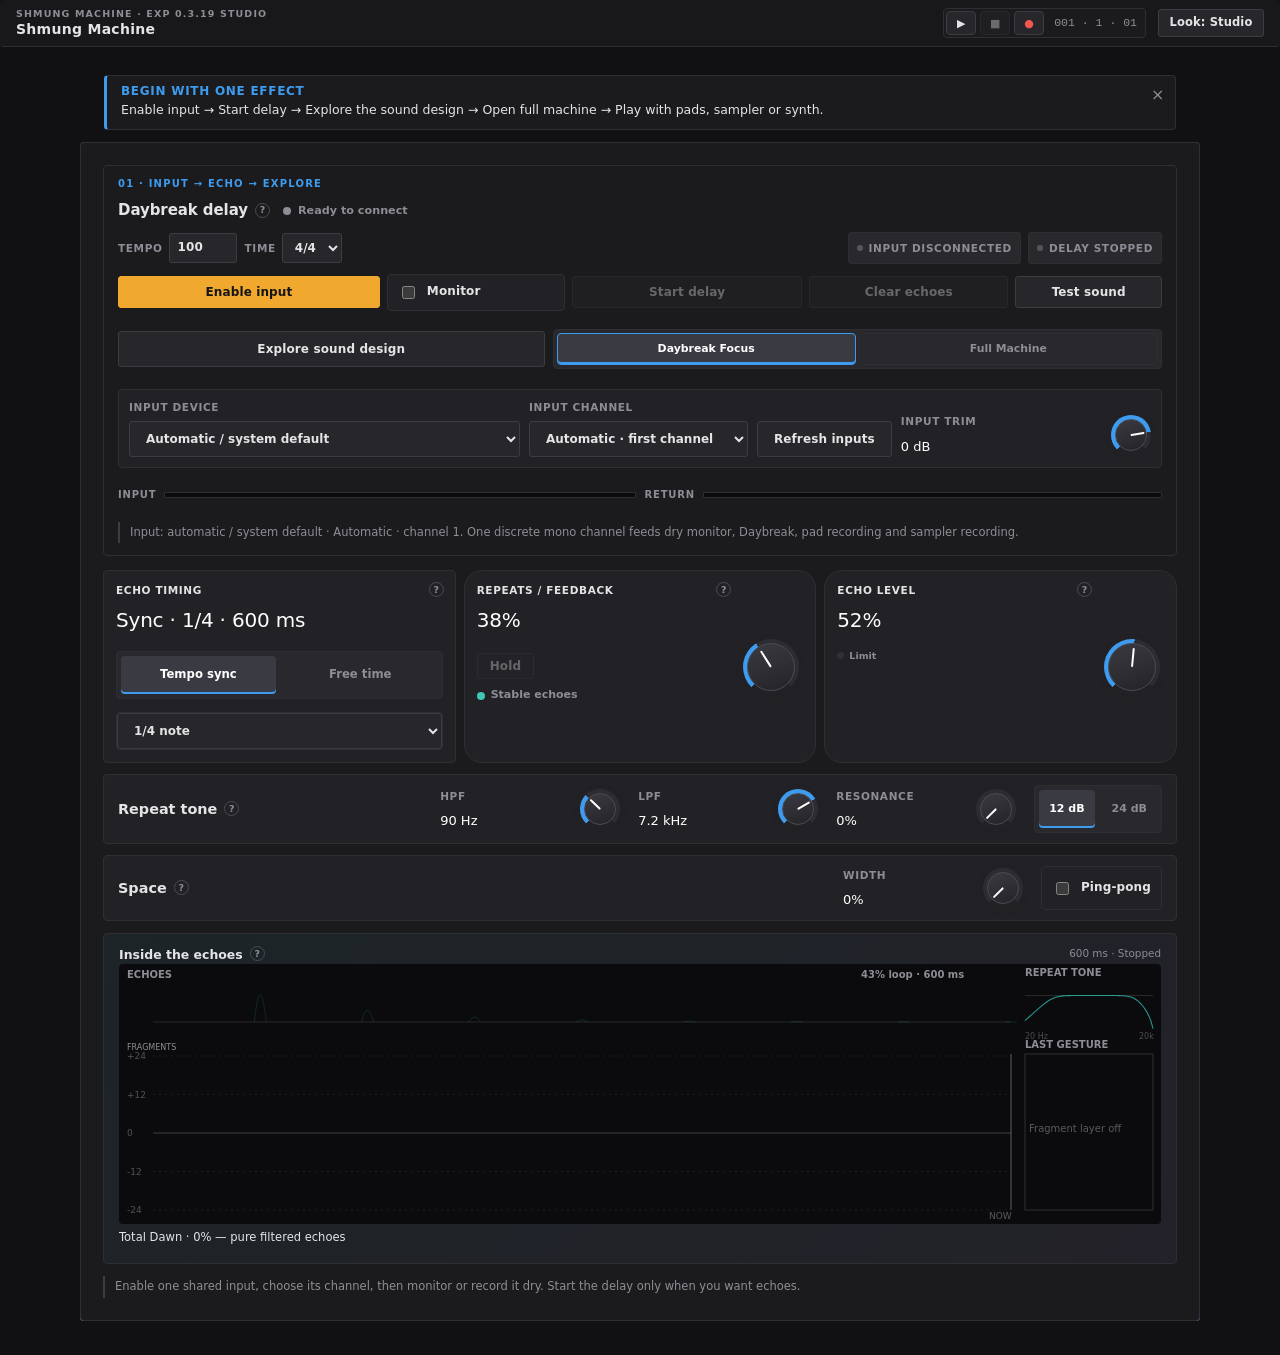
==== commit ad006fbf: "Live: Shmung Machine EXP 0.3.19 Studio Co-Authored-By: Claude Opus 5.5 <noreply@anthropic.com> Claud" ====
--- a/index.html
+++ b/index.html
@@ -2,6 +2,11 @@
 <html lang="en-AU">
 <head>
 <!--
+EXP 0.3.19 — IPHONE, AUTO FILTER, SWING (13 Nov 2026)
+Plays with the iPhone silent switch on, resumes after app switching, installs to the home screen (manifest + icons), larger touch
+targets and no double-tap zoom on controls, safe-area padding; Effects rack Auto Filter LFO sweeps in octaves (live + export);
+swing goes to MPC 75% with an MPC-style readout and a 1/16 or 1/8 grid (old projects unchanged).
+
 EXP 0.3.18 — TIMING, AUTOSAVE, RECORD (13 Nov 2026)
 Sequenced synth/sampler notes (poly) start and release on the audio clock; autosave every 30 s when changed (5 rolling slots),
 recovery banner, named saves on this device, unsaved-changes warning on close; Record button captures the master output to WAV.
@@ -166,7 +171,15 @@
 Reference SHA256: 7bb539ca4268a833be098e9dfa7015782018a420cf09190e5d8d5909143a5045
 -->
   <meta charset="utf-8" />
-  <meta name="viewport" content="width=device-width, initial-scale=1" />
+  <meta name="viewport" content="width=device-width, initial-scale=1, viewport-fit=cover" />
+<meta name="theme-color" content="#18181b" />
+<meta name="apple-mobile-web-app-capable" content="yes" />
+<meta name="mobile-web-app-capable" content="yes" />
+<meta name="apple-mobile-web-app-status-bar-style" content="black-translucent" />
+<meta name="apple-mobile-web-app-title" content="Shmung" />
+<link rel="manifest" href="manifest.webmanifest" />
+<link rel="apple-touch-icon" href="apple-touch-icon.png" />
+<link rel="icon" type="image/png" sizes="192x192" href="icon-192.png" />
   <meta name="theme-color" content="#f3c548" />
   <meta name="description" content="Shmung Machine EXP 0.3.13.1 — free browser groovebox: Daybreak live-input delay, pads, sampler, synth, sequencer, mixer and effects." />
   <style>
@@ -2357,7 +2370,7 @@
 @media(max-width:900px){.sampler-program-actions{grid-template-columns:repeat(3,1fr)}.sampler-transfer-row{grid-template-columns:1fr 1fr}.sampler-program-readout{grid-template-columns:1fr 1fr}}
 @media(max-width:560px){.sampler-program-actions,.sampler-transfer-row,.sampler-program-readout{grid-template-columns:1fr}.sampler-wave-shell canvas{height:132px}}
 </style>
-  <title>Shmung Machine — EXP 0.3.18 Studio</title>
+  <title>Shmung Machine — EXP 0.3.19 Studio</title>
 <style>
 /* Reset 1.18.8 — responsive auto-fit Pad workspace.
    Layout-only checkpoint: the complete 4 × 4 bank and essential waveform workbench
@@ -3022,7 +3035,7 @@
 :root .tab-page h4,:root .tab-page strong{font-weight:600}
 :root .eyebrow{font-size:10px!important;letter-spacing:.12em!important;font-weight:600!important;color:var(--module,var(--muted))!important;text-transform:uppercase}
 :root label,
-:root .tab-page label>span:first-child,
+:root .tab-page label>span:first-child:not([id]),
 :root [class*="label"]:not(.toggle-row):not(.pad-label){
   font-size:10.5px;letter-spacing:.06em;text-transform:uppercase;font-weight:600;color:var(--muted)}
 :root label input,:root label select,:root label output,:root label strong,:root label button,:root label [id$="Value"],:root label [class*="cue"],:root label [class*="switch"],:root label [class*="panel"]{text-transform:none;letter-spacing:0}
@@ -3380,6 +3393,30 @@
 :root .pro-transport .pro-tp-rec.on{background:var(--c-red)!important;border-color:var(--c-red)!important;color:#fff!important;animation:proRecPulse 1.2s ease-in-out infinite}
 @keyframes proRecPulse{50%{opacity:.6}}
 :root .pro-rec-time{font:600 11px/1 ui-monospace,Menlo,monospace;color:var(--c-red);min-width:34px}
+
+/* EXP 0.3.19: phones and touch */
+:root .topbar{padding-top:max(8px,env(safe-area-inset-top))!important;padding-left:max(16px,env(safe-area-inset-left))!important;padding-right:max(16px,env(safe-area-inset-right))!important}
+:root body{padding-bottom:env(safe-area-inset-bottom)}
+:root button,:root .pad,:root .pro-knob,:root .fx-knob,:root .mixer-rotary,:root input[type="range"],:root .seq-step,:root .key,:root select,:root .tab{touch-action:manipulation;-webkit-tap-highlight-color:transparent}
+:root .pad,:root .key,:root .seq-step,:root .pro-knob{-webkit-user-select:none;user-select:none;-webkit-touch-callout:none}
+@media (pointer:coarse){
+  :root .pro-transport button{width:40px;height:34px;font-size:13px!important}
+  :root .pro-knob{width:52px!important;height:52px!important}
+  :root .pro-knob:not(.sm){width:60px!important;height:60px!important}
+  :root .tab{padding:13px 14px 11px!important}
+  :root .button,:root select{min-height:38px!important}
+  :root input[type="range"]:not(.mixer-fader)::-webkit-slider-thumb{width:14px;height:22px;margin-top:-9.5px}
+}
+@media (max-width:700px){
+  :root .topbar{position:static!important;flex-wrap:wrap!important;gap:6px!important}
+  :root .top-actions{width:100%;margin-left:0!important;overflow-x:auto;-webkit-overflow-scrolling:touch;scrollbar-width:none;padding-bottom:2px}
+  :root .top-actions::-webkit-scrollbar{display:none}
+  :root .tabs{top:0!important}
+}
+:root .pad .pad-number,:root .pad .pad-name,:root .pad .pad-meta{position:static!important;transform:none!important}
+:root .pad .pad-meta{font-size:9.5px;color:var(--muted);white-space:nowrap;overflow:hidden;text-overflow:ellipsis}
+:root .pad .pad-name{font-size:12px;font-weight:600;white-space:nowrap;overflow:hidden;text-overflow:ellipsis;margin-top:auto}
+@media (max-width:520px){:root .pad .pad-meta{display:none}:root .pad{padding:6px!important}}
 </style>
 
 </head>
@@ -3389,7 +3426,7 @@
 
   <header class="topbar">
     <div>
-      <div class="eyebrow">SHMUNG MACHINE · EXP 0.3.18 STUDIO</div>
+      <div class="eyebrow">SHMUNG MACHINE · EXP 0.3.19 STUDIO</div>
       <h1>Shmung Machine</h1>
       <p class="subtitle">Interactive instrument · drum machine · sampler · synth · sequencer · Daybreak</p>
     </div>
@@ -3919,7 +3956,8 @@
         <div class="sequence-toolbar">
           <label>Sequence target<select id="sequenceTarget"><option value="drums">Drum machine</option><option value="sampler">Sampler</option><option value="synth">Synth</option></select></label>
           <label>Pattern length<select id="patternLength"><option value="1">1 bar</option><option value="2">2 bars</option><option value="4">4 bars</option><option value="8">8 bars</option><option value="16">16 bars</option><option value="32">32 bars</option></select></label>
-          <label>Swing <span id="swingValue">0%</span><input id="swingRange" type="range" min="0" max="70" value="0" /></label>
+          <label>Swing <span id="swingValue">50%</span><input id="swingRange" type="range" min="0" max="143" value="0" /></label>
+          <label>Swing on<select id="swingGrid"><option value="16">1/16 notes</option><option value="8">1/8 notes</option></select></label>
           <label>Melodic octave<select id="sequenceOctave"><option value="2">2</option><option value="3" selected>3</option><option value="4">4</option><option value="5">5</option></select></label>
         </div>
         <div class="exp-sequence-navigation">
@@ -4306,7 +4344,7 @@
   </main>
 
   <footer>
-    <span>Shmung Machine · EXP 0.3.18 Studio</span>
+    <span>Shmung Machine · EXP 0.3.19 Studio</span>
     <span>No login · no cloud upload · audio remains on the device</span>
   </footer>
 
@@ -4561,7 +4599,7 @@
 
   function cloneHistoryPad(p){ensureFxSendState(p);ensureFadeCurveState?.(p);return {name:p.name,buffer:p.buffer,mode:p.mode,gainDb:p.gainDb,pitch:p.pitch,trimStart:p.trimStart,trimEnd:p.trimEnd,reverse:!!p.reverse,pan:p.pan,chokeGroup:p.chokeGroup,muted:!!p.muted,solo:!!p.solo,daybreakSend:p.daybreakSend,sendMode:p.sendMode||"post",fxSends:{...p.fxSends},fxSendModes:{...p.fxSendModes},decayMs:p.decayMs,fadeInMs:p.fadeInMs,fadeOutMs:p.fadeOutMs,fadeCurve:p.fadeCurve,fadeInCurve:p.fadeInCurve,fadeOutCurve:p.fadeOutCurve,sourceName:p.sourceName,sliceMarkers:[...(p.sliceMarkers||[])]};}
   function cloneHistoryMixer(){const result={};for(const key of ["drumBus","sampler","synth","live","daybreakReturn","master"]){const d=state.mixer[key]||{};result[key]={...d,fxSends:d.fxSends?{...d.fxSends}:undefined,fxSendModes:d.fxSendModes?{...d.fxSendModes}:undefined};}return result;}
-  function captureHistoryState(){const db=state.daybreak;return {selectedPad:state.selectedPad,tempo:state.tempo,performanceTarget:state.performanceTarget,sampleRootMidi:state.sampleRootMidi,samplerProgram:{...state.samplerProgram},pads:state.pads.map(cloneHistoryPad),pattern:state.pattern.map(r=>[...r]),sampler:{...state.sampler},synth:{...state.synth},mixer:cloneHistoryMixer(),sequence:{target:state.sequence.target,bars:state.sequence.bars,storageVersion:4,editBar:state.sequence.editBar,follow:state.sequence.follow,length:state.sequence.length,swing:state.sequence.swing,record:state.sequence.record,octave:state.sequence.octave,sampler:[...state.sequence.sampler],synth:[...state.sequence.synth]},effects:{...state.effects},slice:{mode:state.slice.mode,sensitivity:state.slice.sensitivity,regions:state.slice.regions,minGapMs:state.slice.minGapMs,snapZero:state.slice.snapZero,startPad:state.slice.startPad,writeMode:state.slice.writeMode,keepSource:state.slice.keepSource,selectedSlice:state.slice.selectedSlice,sourcePadIndex:state.slice.sourcePadIndex},metronome:{levelDb:state.metronome.levelDb,meter:state.metronome.meter,inExport:state.metronome.inExport},daybreak:{monitor:db.monitor,inputTrimDb:db.inputTrimDb,inputDeviceId:db.inputDeviceId,inputChannel:db.inputChannel,timeMode:db.timeMode,subdivision:db.subdivision,freeTimeMs:db.freeTimeMs,feedback:db.feedback,mix:db.mix,hpfHz:db.hpfHz,lpfHz:db.lpfHz,autoFilterEnabled:db.autoFilterEnabled,autoFilterType:db.autoFilterType,autoFilterMode:db.autoFilterMode,autoFilterSubdivision:db.autoFilterSubdivision,autoFilterRate:db.autoFilterRate,autoFilterCenter:db.autoFilterCenter,autoFilterDepth:db.autoFilterDepth,autoFilterQ:db.autoFilterQ,autoFilterPosition:db.autoFilterPosition,autoFilterDirection:db.autoFilterDirection,transformMix:db.transformMix,character:db.character,returnDb:db.returnDb,fragmentLayer:db.fragmentLayer,freeze:db.freeze,fragmentMs:db.fragmentMs,density:db.density,scatter:db.scatter,pitchVariation:db.pitchVariation,stereo:db.stereo,colour:db.colour,allowReverse:db.allowReverse,shred:db.shred,crush:db.crush,ringMod:db.ringMod,burstCount:db.burstCount,characterLocks:{...(db.characterLocks||{})},toneSlope:db.toneSlope,toneRes:db.toneRes,fragmentFeedAmt:db.fragmentFeedAmt,fragmentSource:db.fragmentSource,fragmentLock:db.fragmentLock,stereoSpread:db.stereoSpread,pingPong:db.pingPong}};}
+  function captureHistoryState(){const db=state.daybreak;return {selectedPad:state.selectedPad,tempo:state.tempo,performanceTarget:state.performanceTarget,sampleRootMidi:state.sampleRootMidi,samplerProgram:{...state.samplerProgram},pads:state.pads.map(cloneHistoryPad),pattern:state.pattern.map(r=>[...r]),sampler:{...state.sampler},synth:{...state.synth},mixer:cloneHistoryMixer(),sequence:{target:state.sequence.target,bars:state.sequence.bars,storageVersion:4,editBar:state.sequence.editBar,follow:state.sequence.follow,length:state.sequence.length,swing:state.sequence.swing,swingGrid:state.sequence.swingGrid==="8"?"8":"16",record:state.sequence.record,octave:state.sequence.octave,sampler:[...state.sequence.sampler],synth:[...state.sequence.synth]},effects:{...state.effects},slice:{mode:state.slice.mode,sensitivity:state.slice.sensitivity,regions:state.slice.regions,minGapMs:state.slice.minGapMs,snapZero:state.slice.snapZero,startPad:state.slice.startPad,writeMode:state.slice.writeMode,keepSource:state.slice.keepSource,selectedSlice:state.slice.selectedSlice,sourcePadIndex:state.slice.sourcePadIndex},metronome:{levelDb:state.metronome.levelDb,meter:state.metronome.meter,inExport:state.metronome.inExport},daybreak:{monitor:db.monitor,inputTrimDb:db.inputTrimDb,inputDeviceId:db.inputDeviceId,inputChannel:db.inputChannel,timeMode:db.timeMode,subdivision:db.subdivision,freeTimeMs:db.freeTimeMs,feedback:db.feedback,mix:db.mix,hpfHz:db.hpfHz,lpfHz:db.lpfHz,autoFilterEnabled:db.autoFilterEnabled,autoFilterType:db.autoFilterType,autoFilterMode:db.autoFilterMode,autoFilterSubdivision:db.autoFilterSubdivision,autoFilterRate:db.autoFilterRate,autoFilterCenter:db.autoFilterCenter,autoFilterDepth:db.autoFilterDepth,autoFilterQ:db.autoFilterQ,autoFilterPosition:db.autoFilterPosition,autoFilterDirection:db.autoFilterDirection,transformMix:db.transformMix,character:db.character,returnDb:db.returnDb,fragmentLayer:db.fragmentLayer,freeze:db.freeze,fragmentMs:db.fragmentMs,density:db.density,scatter:db.scatter,pitchVariation:db.pitchVariation,stereo:db.stereo,colour:db.colour,allowReverse:db.allowReverse,shred:db.shred,crush:db.crush,ringMod:db.ringMod,burstCount:db.burstCount,characterLocks:{...(db.characterLocks||{})},toneSlope:db.toneSlope,toneRes:db.toneRes,fragmentFeedAmt:db.fragmentFeedAmt,fragmentSource:db.fragmentSource,fragmentLock:db.fragmentLock,stereoSpread:db.stereoSpread,pingPong:db.pingPong}};}
   function historySignature(snapshot){return JSON.stringify(snapshot,(key,value)=>key==="buffer"?(value?`audio:${value.duration}:${value.length}:${value.sampleRate}`:null):value);}
   function updateHistoryUI(){const u=$("undoBtn"),r=$("redoBtn");if(!u||!r)return;const undoItem=editHistory.undo.at(-1),redoItem=editHistory.redo.at(-1);u.disabled=!undoItem;r.disabled=!redoItem;u.textContent=undoItem?`↶ Undo ${undoItem.label}`:"↶ Undo";r.textContent=redoItem?`↷ Redo ${redoItem.label}`:"↷ Redo";u.title=undoItem?`Undo ${undoItem.label}`:"Nothing to undo";r.title=redoItem?`Redo ${redoItem.label}`:"Nothing to redo";u.classList.toggle("history-ready",!!undoItem);r.classList.toggle("history-ready",!!redoItem);}
   function beginHistory(label){if(editHistory.applying||editHistory.pending)return;const before=captureHistoryState();editHistory.pending={label:label||"change",before,signature:historySignature(before)};}
@@ -4856,7 +4894,7 @@
     const autoFilter = c.createBiquadFilter();
     const autoFilterLfo = c.createOscillator();
     const autoFilterLfoGain = c.createGain();
-    autoFilterLfo.connect(autoFilterLfoGain).connect(autoFilter.frequency);
+    autoFilterLfo.connect(autoFilterLfoGain).connect(autoFilter.detune);
     autoFilterLfo.start();
     const shaper = c.createWaveShaper();
 
@@ -4974,7 +5012,7 @@
       g.autoFilter.Q.setTargetAtTime(clamp(e.autoFilterQ,.1,16),now,.02);
       g.autoFilterLfo.type = e.autoFilterDirection === "alternate" ? "sine" : "sawtooth";
       g.autoFilterLfo.frequency.setTargetAtTime(autoFilterRateHz(e),now,.02);
-      const sweep = clamp(e.autoFilterCenter,80,16000) * clamp(e.autoFilterDepth,0,1) * .88;
+      const sweep = clamp(e.autoFilterDepth,0,1) * DB_LFO_OCTAVES * 1200;
       g.autoFilterLfoGain.gain.setTargetAtTime(autoFilterDirectionGain(e.autoFilterDirection,sweep),now,.02);
     }
 
@@ -6356,7 +6394,7 @@
   }
 
   function secondsPerStep(){return 60/state.tempo/4;}
-  function scheduleStep(step,time){const generation=expSequenceGeneration,index=expSequenceIndex(step);const swing=(step%2?secondsPerStep()*state.sequence.swing*.35:0),t=time+swing;state.pattern.forEach((row,padIndex)=>{const velocity=normaliseStepVelocity(row[index]);if(velocity>0)playPad(padIndex,t,null,{fromSequencer:true,gainDb:20*Math.log10(velocity)});});const samplerMidi=state.sequence.sampler[index],synthMidi=state.sequence.synth[index],gate=secondsPerStep()*.78;if(samplerMidi!=null&&state.sampler.voiceMode==="poly"&&state.samplerProgram.buffer){seqScheduleSample(samplerMidi,t,gate);}else if(samplerMidi!=null){const delay=Math.max(0,(t-state.ctx.currentTime)*1000);setTimeout(()=>{if(generation!==expSequenceGeneration||!state.sequencerTimer)return;const v=startSampleNote(samplerMidi,.9,null,true);if(state.sampler.playMode!=="oneshot")setTimeout(()=>stopSampleNote(samplerMidi,v),gate*1000);},delay);}if(synthMidi!=null&&state.synth.voiceMode==="poly"){seqScheduleSynth(synthMidi,t,gate);}else if(synthMidi!=null){const delay=Math.max(0,(t-state.ctx.currentTime)*1000);setTimeout(()=>{if(generation!==expSequenceGeneration||!state.sequencerTimer)return;startSynthNote(synthMidi,.88,null,true);setTimeout(()=>{if(generation===expSequenceGeneration)stopSynthNote(synthMidi);},gate*1000);},delay);}const delay=Math.max(0,(t-state.ctx.currentTime)*1000);setTimeout(()=>{if(generation!==expSequenceGeneration||!state.sequencerTimer)return;state.sequence.currentPlayStep=step;expPaintSequencePosition(step);},delay);}
+  function scheduleStep(step,time){const generation=expSequenceGeneration,index=expSequenceIndex(step);const swing=seqSwingOffset(step,secondsPerStep()),t=time+swing;state.pattern.forEach((row,padIndex)=>{const velocity=normaliseStepVelocity(row[index]);if(velocity>0)playPad(padIndex,t,null,{fromSequencer:true,gainDb:20*Math.log10(velocity)});});const samplerMidi=state.sequence.sampler[index],synthMidi=state.sequence.synth[index],gate=secondsPerStep()*.78;if(samplerMidi!=null&&state.sampler.voiceMode==="poly"&&state.samplerProgram.buffer){seqScheduleSample(samplerMidi,t,gate);}else if(samplerMidi!=null){const delay=Math.max(0,(t-state.ctx.currentTime)*1000);setTimeout(()=>{if(generation!==expSequenceGeneration||!state.sequencerTimer)return;const v=startSampleNote(samplerMidi,.9,null,true);if(state.sampler.playMode!=="oneshot")setTimeout(()=>stopSampleNote(samplerMidi,v),gate*1000);},delay);}if(synthMidi!=null&&state.synth.voiceMode==="poly"){seqScheduleSynth(synthMidi,t,gate);}else if(synthMidi!=null){const delay=Math.max(0,(t-state.ctx.currentTime)*1000);setTimeout(()=>{if(generation!==expSequenceGeneration||!state.sequencerTimer)return;startSynthNote(synthMidi,.88,null,true);setTimeout(()=>{if(generation===expSequenceGeneration)stopSynthNote(synthMidi);},gate*1000);},delay);}const delay=Math.max(0,(t-state.ctx.currentTime)*1000);setTimeout(()=>{if(generation!==expSequenceGeneration||!state.sequencerTimer)return;state.sequence.currentPlayStep=step;expPaintSequencePosition(step);},delay);}
 
   async function exportPatternWav() {
     await initAudio();
@@ -6389,8 +6427,8 @@
     autoFilterFx.Q.value = clamp(state.effects.autoFilterQ,.1,16);
     autoFilterLfo.type = state.effects.autoFilterDirection === "alternate" ? "sine" : "sawtooth";
     autoFilterLfo.frequency.value = autoFilterRateHz(state.effects);
-    autoFilterLfoGain.gain.value = autoFilterDirectionGain(state.effects.autoFilterDirection,clamp(state.effects.autoFilterCenter,80,16000)*clamp(state.effects.autoFilterDepth,0,1)*.88);
-    autoFilterLfo.connect(autoFilterLfoGain).connect(autoFilterFx.frequency);
+    autoFilterLfoGain.gain.value = autoFilterDirectionGain(state.effects.autoFilterDirection,clamp(state.effects.autoFilterDepth,0,1)*DB_LFO_OCTAVES*1200);
+    autoFilterLfo.connect(autoFilterLfoGain).connect(autoFilterFx.detune);
     effectInputs.autoFilter.connect(autoFilterFx).connect(effectReturns.autoFilter).connect(master);
     autoFilterLfo.start(0);
 
@@ -6540,7 +6578,7 @@
     for (let bar=0;bar<bars;bar++) {
       for (let step=0;step<stepsPerBar;step++) {
         const index=expSequenceIndex((bar*stepsPerBar+step)%state.sequence.length);
-        const t=(bar*stepsPerBar+step)*stepDuration+(step%2?stepDuration*state.sequence.swing*.35:0);
+        const t=(bar*stepsPerBar+step)*stepDuration+seqSwingOffset(step,stepDuration);
         state.pattern.forEach((row,padIndex)=>{const velocity=normaliseStepVelocity(row[index]);if(velocity>0)schedulePadOffline(padIndex,t,velocity);});
 
         const sm=state.sequence.sampler[index];
@@ -7942,7 +7980,7 @@
     state.computerKeyboardTarget=safe;updateComputerKeyboardUI();
     toast(safe==="off"?"Computer keyboard off":`Computer keyboard → ${safe==="sample"?"Sampler":"Synth"}`);
   }
-  function syncInstrumentUI(){ensureMeterSequenceShape();const sm=state.sampler,sy=state.synth;const vals={samplePlayMode:sm.playMode,sampleVoiceMode:sm.voiceMode,sampleGlideTime:sm.glideMs,sampleCoarse:sm.coarse,sampleFine:sm.fineCents,sampleAttack:sm.attackMs,sampleDecay:sm.decayMs,sampleSustain:Math.round(sm.sustain*100),sampleRelease:sm.releaseMs,sampleFilterType:sm.filterType,sampleCutoff:sm.cutoff,sampleQ:sm.q,sampleFilterEnv:Math.round(sm.filterEnvAmount*100),sampleVelocity:Math.round(sm.velocityToLevel*100),sampleLevel:sm.levelDb,samplePosition:Math.round(sm.position*100),sampleSend:Math.round(sm.daybreakSend*100),synthWaveSelect:sy.wave,synthWave2Select:sy.wave2,synthOctaveSelect:sy.octave,synthVoiceMode:sy.voiceMode,synthGlideMode:sy.glideMode,synthGlideTime:sy.glideMs,synthAttack:sy.attackMs,synthDecay:sy.decayMs,synthSustain:Math.round(sy.sustain*100),synthRelease:sy.releaseMs,synthCutoff:sy.cutoff,synthRes:sy.q,synthEnvAmount:Math.round(sy.envAmount*100),synthDetune:sy.detune,synthLfoRate:sy.lfoRate,synthLfoDepth:sy.lfoDepth,synthLevel:sy.levelDb,synthSend:Math.round(sy.daybreakSend*100),sequenceTarget:state.sequence.target,patternLength:state.sequence.bars,swingRange:Math.round(state.sequence.swing*100),sequenceOctave:state.sequence.octave,performanceTarget:state.performanceTarget};for(const[id,v]of Object.entries(vals))if($(id))$(id).value=v;if($("sampleRootSelect"))$("sampleRootSelect").value=String(state.sampleRootMidi);$("sampleGlideEnabled").checked=sm.glideEnabled;if($("samplerReverse"))$("samplerReverse").checked=!!state.samplerProgram.reverse;$("synthGlideEnabled").checked=sy.glideEnabled;$("synthRetrigger").checked=sy.retrigger;$("seqRecordBtn").classList.toggle("seq-recording",state.sequence.record);$("seqRecordBtn").setAttribute("aria-pressed",String(state.sequence.record));$("swingValue").textContent=`${Math.round(state.sequence.swing*100)}%`;updateKeyboardSourceUI();updateSamplerLabels();updateSynthLabels();updateComputerKeyboardUI();}
+  function syncInstrumentUI(){ensureMeterSequenceShape();const sm=state.sampler,sy=state.synth;const vals={samplePlayMode:sm.playMode,sampleVoiceMode:sm.voiceMode,sampleGlideTime:sm.glideMs,sampleCoarse:sm.coarse,sampleFine:sm.fineCents,sampleAttack:sm.attackMs,sampleDecay:sm.decayMs,sampleSustain:Math.round(sm.sustain*100),sampleRelease:sm.releaseMs,sampleFilterType:sm.filterType,sampleCutoff:sm.cutoff,sampleQ:sm.q,sampleFilterEnv:Math.round(sm.filterEnvAmount*100),sampleVelocity:Math.round(sm.velocityToLevel*100),sampleLevel:sm.levelDb,samplePosition:Math.round(sm.position*100),sampleSend:Math.round(sm.daybreakSend*100),synthWaveSelect:sy.wave,synthWave2Select:sy.wave2,synthOctaveSelect:sy.octave,synthVoiceMode:sy.voiceMode,synthGlideMode:sy.glideMode,synthGlideTime:sy.glideMs,synthAttack:sy.attackMs,synthDecay:sy.decayMs,synthSustain:Math.round(sy.sustain*100),synthRelease:sy.releaseMs,synthCutoff:sy.cutoff,synthRes:sy.q,synthEnvAmount:Math.round(sy.envAmount*100),synthDetune:sy.detune,synthLfoRate:sy.lfoRate,synthLfoDepth:sy.lfoDepth,synthLevel:sy.levelDb,synthSend:Math.round(sy.daybreakSend*100),sequenceTarget:state.sequence.target,patternLength:state.sequence.bars,swingRange:Math.round(state.sequence.swing*100),sequenceOctave:state.sequence.octave,performanceTarget:state.performanceTarget};for(const[id,v]of Object.entries(vals))if($(id))$(id).value=v;if($("sampleRootSelect"))$("sampleRootSelect").value=String(state.sampleRootMidi);$("sampleGlideEnabled").checked=sm.glideEnabled;if($("samplerReverse"))$("samplerReverse").checked=!!state.samplerProgram.reverse;$("synthGlideEnabled").checked=sy.glideEnabled;$("synthRetrigger").checked=sy.retrigger;$("seqRecordBtn").classList.toggle("seq-recording",state.sequence.record);$("seqRecordBtn").setAttribute("aria-pressed",String(state.sequence.record));$("swingValue").textContent=`${swingPercent(state.sequence.swing)}%`;if($("swingGrid"))$("swingGrid").value=state.sequence.swingGrid==="8"?"8":"16";updateKeyboardSourceUI();updateSamplerLabels();updateSynthLabels();updateComputerKeyboardUI();}
   function currentPerformanceTarget(){return state.performanceTarget||"pads";}
   async function enableMidi(){if(!navigator.requestMIDIAccess){toast("Web MIDI is not available in this browser");return;}try{const access=await navigator.requestMIDIAccess();state.midi.access=access;const input=[...access.inputs.values()][0];if(!input){$("midiBtn").textContent="MIDI: no device";toast("No MIDI input found");return;}if(state.midi.input)state.midi.input.onmidimessage=null;state.midi.input=input;input.onmidimessage=handleMidi;$("midiBtn").textContent=`MIDI: ${input.name||"connected"}`;$("midiBtn").classList.add("midi-ready");access.onstatechange=()=>{const next=[...access.inputs.values()][0];if(next&&next!==state.midi.input){state.midi.input=next;next.onmidimessage=handleMidi;}};toast("MIDI enabled");}catch(e){console.error(e);toast("MIDI permission was not granted");}}
   function forgetMidiPadVoice(note, source) {
@@ -8119,7 +8157,7 @@
 
     $("sequenceTarget").addEventListener("change",e=>{state.sequence.target=e.target.value;renderSequencer();});
     $("patternLength").addEventListener("change",e=>{if(state.sequencerTimer){e.target.value=String(state.sequence.bars);toast("Stop transport before changing pattern length");return;}state.sequence.bars=Number(e.target.value);ensureMeterSequenceShape();renderSequencer();});
-    $("swingRange").addEventListener("input",e=>{state.sequence.swing=Number(e.target.value)/100;$("swingValue").textContent=`${e.target.value}%`;});
+    $("swingRange").addEventListener("input",e=>{state.sequence.swing=Number(e.target.value)/100;$("swingValue").textContent=`${swingPercent(Number(e.target.value)/100)}%`;});
     $("sequenceOctave").addEventListener("change",e=>{state.sequence.octave=Number(e.target.value);renderSequencer();});
     $("seqRecordBtn").addEventListener("click",()=>{state.sequence.record=!state.sequence.record;$("seqRecordBtn").classList.toggle("seq-recording",state.sequence.record);$("seqRecordBtn").setAttribute("aria-pressed",String(state.sequence.record));toast(state.sequence.record?"Live record armed · press Play, then play to record":"Live record off");});
     $("clearPatternBtn").addEventListener("click",expClearSequenceTarget);
@@ -8450,6 +8488,8 @@
     initDaybreakEngineControls();
     initFxDelaySync();
     initSaves();
+    initSwingGrid();
+    initMobileAudio();
     setTimeout(initRecord,0);
     if(db.toneSlope!==24)db.toneSlope=12;db.toneRes=clamp(Number(db.toneRes)||0,0,1);db.characterLocks=db.characterLocks&&typeof db.characterLocks==="object"?db.characterLocks:{};
     daybreakProSync();
@@ -8666,6 +8706,33 @@
     const b=document.createElement("button");b.id="proRecBtn";b.type="button";b.className="pro-tp-rec";b.setAttribute("aria-label","Record");b.textContent="●";
     const t=document.createElement("span");t.id="proRecTime";t.className="pro-rec-time";t.hidden=true;
     tp.querySelector(".pro-tp-stop").after(b,t);b.addEventListener("click",()=>REC.on?recStop():recStart().catch(err=>{console.error(err);toast("Recording could not start");}));recUI();
+  }
+  /* ===== EXP 0.3.19 — swing helpers ===== */
+  // state.sequence.swing keeps its original meaning (delay = swing × 0.35 of the swung note) so old projects sound the same;
+  // the readout is MPC-style: 50% straight, ~66% triplet feel, 75% hardest.
+  function swingPercent(s){return Math.round(50+clamp(Number(s)||0,0,1.43)*.35*50);}
+  function seqSwingOffset(step,stepDur){const s=clamp(Number(state.sequence.swing)||0,0,1.43)*.35;if(state.sequence.swingGrid==="8"){const q=step%4,m=q<2?q*(1+s):(2+2*s)+(q-2)*(1-s);return (m-q)*stepDur;}return step%2?stepDur*s:0;}
+  function initSwingGrid(){const g=$("swingGrid");if(!g||g.dataset.wired)return;g.dataset.wired="1";g.value=state.sequence.swingGrid==="8"?"8":"16";g.addEventListener("change",e=>{beginHistory("Swing grid");state.sequence.swingGrid=e.target.value==="8"?"8":"16";commitHistory();});const v=$("swingValue");if(v)v.textContent=`${swingPercent(state.sequence.swing)}%`;}
+
+  /* ===== EXP 0.3.19 — iPhone: play through the silent switch, resume after app switching ===== */
+  function initMobileAudio(){
+    const ios=/iPad|iPhone|iPod/.test(navigator.userAgent)||(navigator.platform==="MacIntel"&&navigator.maxTouchPoints>1);
+    let unlocked=false;
+    const unlock=()=>{
+      if(unlocked)return;unlocked=true;
+      try{if(navigator.audioSession)navigator.audioSession.type="playback";}catch(_){}
+      if(ios){
+        // A looping silent media element moves iOS audio into the "playback" category, so Web Audio is heard with the ringer off.
+        const sr=8000,n=sr,buf=new ArrayBuffer(44+n*2),v=new DataView(buf),w=(o,s)=>{for(let i=0;i<s.length;i++)v.setUint8(o+i,s.charCodeAt(i));};
+        w(0,"RIFF");v.setUint32(4,36+n*2,true);w(8,"WAVE");w(12,"fmt ");v.setUint32(16,16,true);v.setUint16(20,1,true);v.setUint16(22,1,true);v.setUint32(24,sr,true);v.setUint32(28,sr*2,true);v.setUint16(32,2,true);v.setUint16(34,16,true);w(36,"data");v.setUint32(40,n*2,true);
+        const a=document.createElement("audio");a.src=URL.createObjectURL(new Blob([buf],{type:"audio/wav"}));a.loop=true;a.setAttribute("playsinline","");a.setAttribute("x-webkit-airplay","deny");a.preload="auto";a.style.display="none";document.body.appendChild(a);
+        a.play().catch(()=>{unlocked=false;});
+      }
+      state.ctx?.resume?.().catch(()=>{});
+    };
+    ["pointerdown","touchend","keydown"].forEach(ev=>document.addEventListener(ev,unlock,{capture:true,passive:true}));
+    const wake=()=>{if(document.visibilityState==="visible"&&state.ctx&&state.ctx.state!=="running"&&state.ctx.state!=="closed")state.ctx.resume().catch(()=>{});};
+    document.addEventListener("visibilitychange",wake);window.addEventListener("pageshow",wake);window.addEventListener("focus",wake);
   }
 
   function init() {
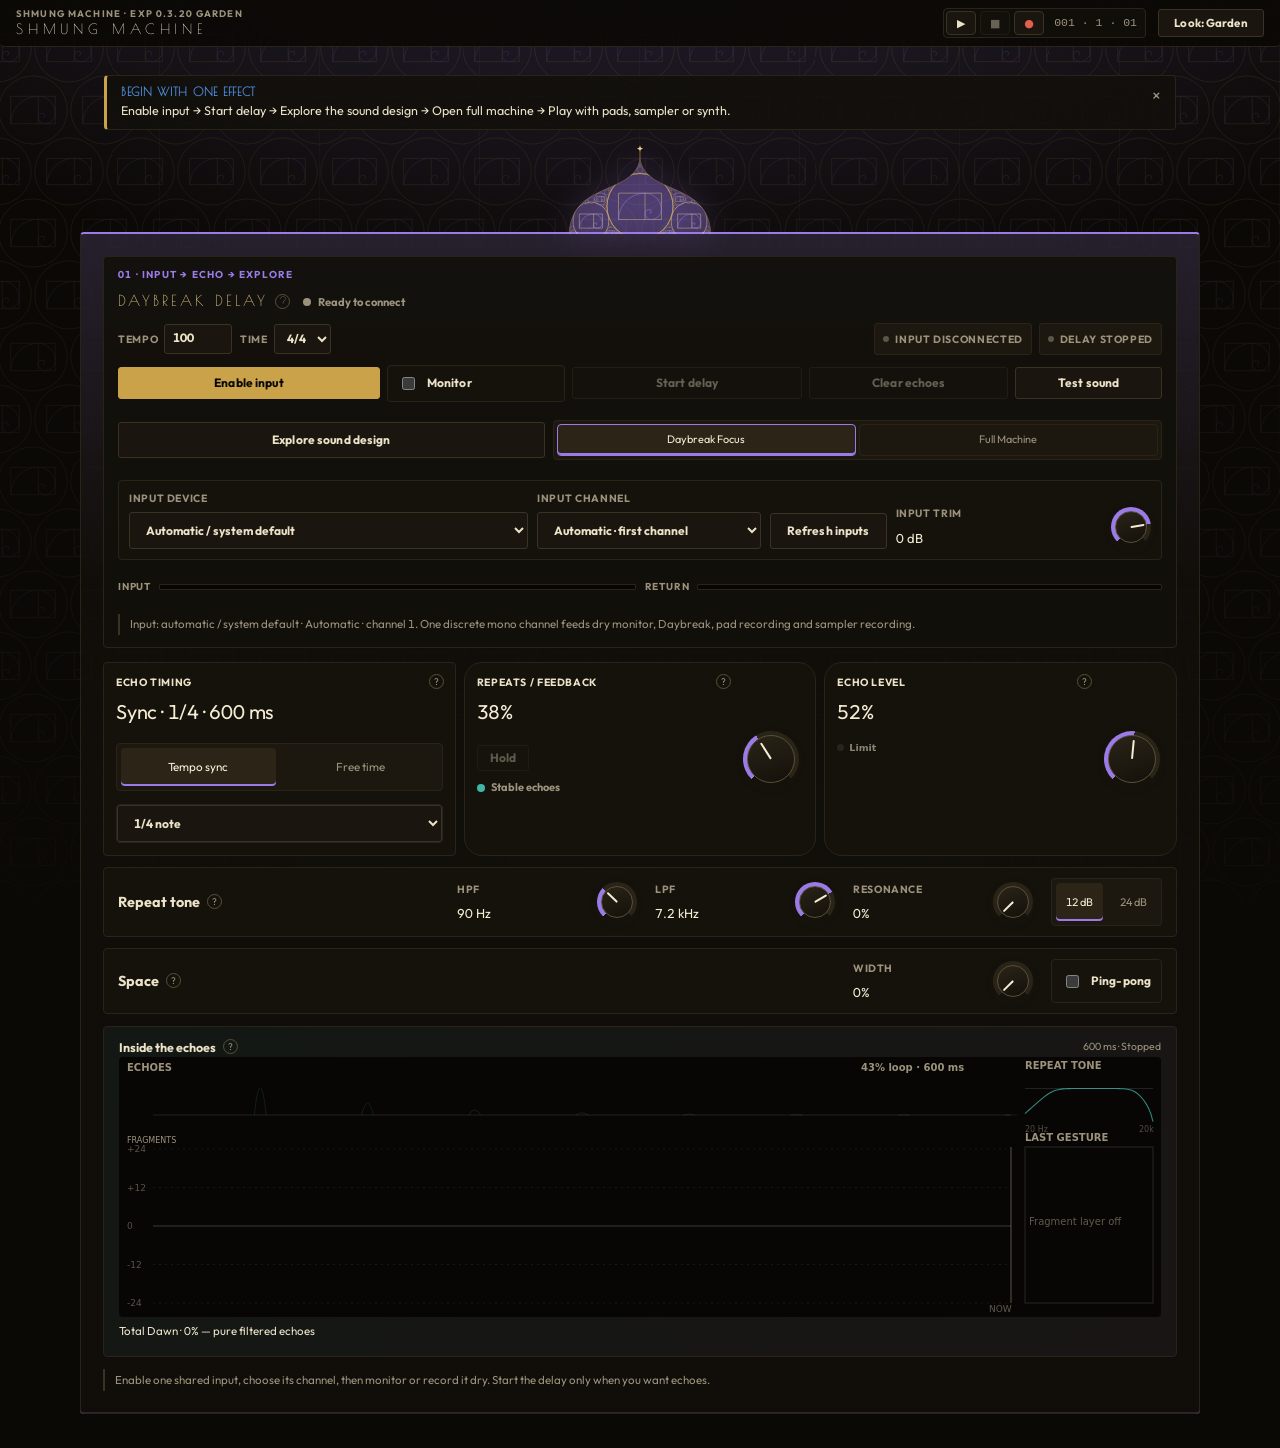
==== commit 708da4da: "Live: Shmung Machine EXP 0.3.20 Garden Co-Authored-By: Claude Opus 5.5 <noreply@anthropic.com> Claud" ====
--- a/index.html
+++ b/index.html
@@ -2,6 +2,11 @@
 <html lang="en-AU">
 <head>
 <!--
+EXP 0.3.20 — GARDEN LOOK (15 Nov 2026)
+New default Look from the Garden of Earthly Sounds: warm black and gold, Outfit and Poiret One, each module a jewel colour;
+the tab bar is a skyline of eight fractal crowns (one sacred-geometry figure per module); the module in view sets the page
+background: its figure as line work, its crown as a watermark, its colour as a wash. Studio and the other Looks are kept.
+
 EXP 0.3.19 — IPHONE, AUTO FILTER, SWING (13 Nov 2026)
 Plays with the iPhone silent switch on, resumes after app switching, installs to the home screen (manifest + icons), larger touch
 targets and no double-tap zoom on controls, safe-area padding; Effects rack Auto Filter LFO sweeps in octaves (live + export);
@@ -172,7 +177,7 @@
 -->
   <meta charset="utf-8" />
   <meta name="viewport" content="width=device-width, initial-scale=1, viewport-fit=cover" />
-<meta name="theme-color" content="#18181b" />
+<meta name="theme-color" content="#0b0906" />
 <meta name="apple-mobile-web-app-capable" content="yes" />
 <meta name="mobile-web-app-capable" content="yes" />
 <meta name="apple-mobile-web-app-status-bar-style" content="black-translucent" />
@@ -2370,7 +2375,7 @@
 @media(max-width:900px){.sampler-program-actions{grid-template-columns:repeat(3,1fr)}.sampler-transfer-row{grid-template-columns:1fr 1fr}.sampler-program-readout{grid-template-columns:1fr 1fr}}
 @media(max-width:560px){.sampler-program-actions,.sampler-transfer-row,.sampler-program-readout{grid-template-columns:1fr}.sampler-wave-shell canvas{height:132px}}
 </style>
-  <title>Shmung Machine — EXP 0.3.19 Studio</title>
+  <title>Shmung Machine — EXP 0.3.20 Garden</title>
 <style>
 /* Reset 1.18.8 — responsive auto-fit Pad workspace.
    Layout-only checkpoint: the complete 4 × 4 bank and essential waveform workbench
@@ -2900,7 +2905,7 @@
 </style>
 <style id="studio-pro-theme">
 /* ===== STUDIO (pro) LOOK — Stage 1: tokens, shapes, type, shell. Layout applies to every Look; colours come from role tokens. ===== */
-:root[data-theme="pro"]{
+:root[data-theme="pro"],:root[data-theme="garden"]{
   --ink:#e4e4e7;--muted:#8d8d96;--paper:#141416;--panel:#1b1b1e;--line:#2e2e33;--line-strong:#3c3c43;
   --gold:#f0a92e;--gold-deep:#f0a92e;--mint:#22302d;--purple:#9b84e8;--coral:#f0584e;--teal:#3fc7b4;
   --shadow:none;--radius:4px;--control-radius:3px;
@@ -2958,7 +2963,7 @@
   --module:var(--c-blue);
 }
 /* dark Looks: wells sink below the background, rainbow brightens */
-:root[data-theme="pro"],:root[data-theme="dark"],:root[data-theme="storm"],:root[data-theme="reggae"],:root[data-theme="regal"]{
+:root[data-theme="pro"],:root[data-theme="garden"],:root[data-theme="dark"],:root[data-theme="storm"],:root[data-theme="reggae"],:root[data-theme="regal"]{
   --s-well:color-mix(in srgb,#000 40%,var(--paper));
   --s-step:color-mix(in srgb,var(--ink) 5%,var(--paper));
   --s-tip:color-mix(in srgb,var(--ink) 14%,var(--paper));--s-tip-text:var(--ink);
@@ -2967,7 +2972,7 @@
 :root[data-theme="swiss"]{--s-on-accent:#fff}
 :root[data-theme="primary"]{--s-on-accent:#111}
 /* Studio keeps its exact charcoal values */
-:root[data-theme="pro"]{
+:root[data-theme="pro"],:root[data-theme="garden"]{
   --s-bg:#111113;--s-bar:#18181b;--s-1:#1b1b1e;--s-2:#222226;--s-3:#28282d;--s-ctl:#26262b;--s-ctl-hover:#2f2f35;--s-line:#2e2e33;--s-line-strong:#3c3c43;
   --s-hi:#4a4a52;--s-active:#3a3a42;--s-strong:#fff;--s-muted-dim:#55555d;--s-menu:#1f1f23;--s-pad:#232327;--s-pad-hover:#29292e;--s-pad-line:#34343a;
   --s-step:#1d1d21;--s-step-line:#2c2c32;--s-well:#0b0b0d;--s-thumb:#e9e9ec;--s-tip:#2a2a30;--s-tip-text:#e4e4e7;--s-on-accent:#141416;
@@ -3418,6 +3423,150 @@
 :root .pad .pad-name{font-size:12px;font-weight:600;white-space:nowrap;overflow:hidden;text-overflow:ellipsis;margin-top:auto}
 @media (max-width:520px){:root .pad .pad-meta{display:none}:root .pad{padding:6px!important}}
 </style>
+<style id="garden-theme">
+/* ===== GARDEN LOOK (EXP 0.3.20) — the Garden of Earthly Sounds palette, crowns and line work ===== */
+@font-face{font-family:"G Outfit";src:url(fonts/Outfit-Regular.ttf)}
+@font-face{font-family:"G Outfit";font-weight:700;src:url(fonts/Outfit-Bold.ttf)}
+@font-face{font-family:"G Poiret";src:url(fonts/PoiretOne-Regular.ttf)}
+:root[data-theme="garden"]{
+  --ink:#ece2c8;--muted:#9c927c;--paper:#0b0906;--panel:#12100b;--line:#2a2418;--line-strong:#3a3222;
+  --gold:#c9a24a;--gold-deep:#c9a24a;--mint:#1c2414;--purple:#9b7be8;--coral:#c8473b;--teal:#3fb6a8;
+  --shadow:none;--radius:4px;--control-radius:3px;
+  --app-bg:#0b0906;--surface-1:rgba(18,16,11,.9);--surface-2:rgba(22,19,13,.92);--surface-3:#1c1810;
+  --control-bg:#1a160f;--control-hover:#231e14;--panel-border:#2a2418;
+  --visual-bg:#080705;--meter-track:#221d13;--knob-face-a:#2a2418;--knob-face-b:#14110b;--key-white-a:#ece2c8;--key-white-b:#cfc4a6;
+  --canvas-top:#100e09;--canvas-bottom:#0b0906;--canvas-grid:rgba(240,212,138,.06);--canvas-midline:rgba(240,212,138,.16);--canvas-empty:rgba(236,226,200,.45);--canvas-trim:rgba(200,71,59,.22);--canvas-fade:rgba(201,162,74,.18);
+  --c-red:#e0604d;--c-orange:#ec9640;--c-yellow:#e0b44d;--c-green:#6fbf5a;--c-teal:#3fb6a8;--c-blue:#4d8fe0;--c-violet:#9b7be8;--c-pink:#e46d9c;
+  --s-bg:#0b0906;--s-bar:rgba(13,11,7,.94);--s-1:rgba(18,16,11,.8);--s-2:rgba(22,19,13,.9);--s-3:#1c1810;--s-ctl:#1a160f;--s-ctl-hover:#231e14;
+  --s-line:#2a2418;--s-line-strong:#3a3222;--s-hi:#5a4e36;--s-active:#2c2517;--s-strong:#f5ecd4;--s-muted-dim:#5d5546;--s-menu:#14110b;
+  --s-pad:rgba(22,19,13,.92);--s-pad-hover:#1d1910;--s-pad-line:#30291c;--s-step:#14110b;--s-step-line:#2a2418;--s-well:#070605;--s-thumb:#f0d48a;
+  --s-tip:#1d1910;--s-tip-text:#ece2c8;--s-on-accent:#0b0906;
+  --module:#9b7be8;--g-mod:#9b7be8;color-scheme:dark;
+}
+:root[data-theme="garden"] #tab-daybreak{--module:#9b7be8} :root[data-theme="garden"] #tab-pads{--module:#e0604d}
+:root[data-theme="garden"] #tab-keyboard{--module:#e46d9c} :root[data-theme="garden"] #tab-synth{--module:#3fb6a8}
+:root[data-theme="garden"] #tab-sequencer{--module:#4d8fe0} :root[data-theme="garden"] #tab-mixer{--module:#6fbf5a}
+:root[data-theme="garden"] #tab-effects{--module:#ec9640} :root[data-theme="garden"] #tab-guide{--module:#e0b44d}
+:root[data-theme="garden"] .tab[data-tab="daybreak"]{--tab-c:#9b7be8;--crown:var(--gc-daybreak)} :root[data-theme="garden"] .tab[data-tab="pads"]{--tab-c:#e0604d;--crown:var(--gc-pads)}
+:root[data-theme="garden"] .tab[data-tab="keyboard"]{--tab-c:#e46d9c;--crown:var(--gc-keyboard)} :root[data-theme="garden"] .tab[data-tab="synth"]{--tab-c:#3fb6a8;--crown:var(--gc-synth)}
+:root[data-theme="garden"] .tab[data-tab="sequencer"]{--tab-c:#4d8fe0;--crown:var(--gc-sequencer)} :root[data-theme="garden"] .tab[data-tab="mixer"]{--tab-c:#6fbf5a;--crown:var(--gc-mixer)}
+:root[data-theme="garden"] .tab[data-tab="effects"]{--tab-c:#ec9640;--crown:var(--gc-effects)} :root[data-theme="garden"] .tab[data-tab="guide"]{--tab-c:#e0b44d;--crown:var(--gc-guide)}
+/* the module in view drives the page background */
+:root[data-theme="garden"][data-gmod="daybreak"]{--g-mod:#9b7be8;--g-tile:var(--gt-daybreak);--g-tw:var(--gt-daybreak-w);--g-th:var(--gt-daybreak-h);--g-crown:var(--gc-daybreak)}
+:root[data-theme="garden"][data-gmod="pads"]{--g-mod:#e0604d;--g-tile:var(--gt-pads);--g-tw:var(--gt-pads-w);--g-th:var(--gt-pads-h);--g-crown:var(--gc-pads)}
+:root[data-theme="garden"][data-gmod="keyboard"]{--g-mod:#e46d9c;--g-tile:var(--gt-keyboard);--g-tw:var(--gt-keyboard-w);--g-th:var(--gt-keyboard-h);--g-crown:var(--gc-keyboard)}
+:root[data-theme="garden"][data-gmod="synth"]{--g-mod:#3fb6a8;--g-tile:var(--gt-synth);--g-tw:var(--gt-synth-w);--g-th:var(--gt-synth-h);--g-crown:var(--gc-synth)}
+:root[data-theme="garden"][data-gmod="sequencer"]{--g-mod:#4d8fe0;--g-tile:var(--gt-sequencer);--g-tw:var(--gt-sequencer-w);--g-th:var(--gt-sequencer-h);--g-crown:var(--gc-sequencer)}
+:root[data-theme="garden"][data-gmod="mixer"]{--g-mod:#6fbf5a;--g-tile:var(--gt-mixer);--g-tw:var(--gt-mixer-w);--g-th:var(--gt-mixer-h);--g-crown:var(--gc-mixer)}
+:root[data-theme="garden"][data-gmod="effects"]{--g-mod:#ec9640;--g-tile:var(--gt-effects);--g-tw:var(--gt-effects-w);--g-th:var(--gt-effects-h);--g-crown:var(--gc-effects)}
+:root[data-theme="garden"][data-gmod="guide"]{--g-mod:#e0b44d;--g-tile:var(--gt-guide);--g-tw:var(--gt-guide-w);--g-th:var(--gt-guide-h);--g-crown:var(--gc-guide)}
+
+/* type */
+:root[data-theme="garden"] body{font-family:"G Outfit",Outfit,system-ui,sans-serif!important;background:#0b0906!important}
+:root[data-theme="garden"] body button,:root[data-theme="garden"] body select,:root[data-theme="garden"] body input,:root[data-theme="garden"] body textarea{font-family:inherit;font-weight:500}
+:root[data-theme="garden"] .topbar h1{font-family:"G Poiret",serif!important;font-weight:400!important;letter-spacing:.34em!important;text-transform:uppercase;font-size:19px!important;color:var(--ink)!important}
+:root[data-theme="garden"] .topbar .eyebrow{color:var(--muted)!important;letter-spacing:.22em}
+:root[data-theme="garden"] .tab-page h2,:root[data-theme="garden"] .daybreak-title-line h2{font-family:"G Poiret",serif!important;font-weight:400!important;letter-spacing:.2em;text-transform:uppercase;color:#f0d48a!important}
+:root[data-theme="garden"] .topbar{background:rgba(11,9,6,.92)!important;border-bottom-color:var(--s-line)!important}
+
+/* the background: the module's figure as line work, its crown as a watermark, its colour as a wash */
+#gardenBg{display:none}
+:root[data-theme="garden"] #gardenBg{display:block;position:fixed;inset:0;z-index:-1;pointer-events:none;overflow:hidden;background:#0b0906}
+#gardenBg>i{position:absolute;inset:0;display:block;transition:opacity .45s}
+#gardenBg .g-wash{background:radial-gradient(120% 70% at 50% -10%,color-mix(in srgb,var(--g-mod) 20%,transparent),transparent 62%),radial-gradient(60% 50% at 50% 115%,rgba(201,162,74,.06),transparent 70%)}
+#gardenBg .g-lattice{background-image:var(--g-tile);background-size:var(--g-tw) var(--g-th);background-position:center -14px;opacity:.17;
+  -webkit-mask-image:linear-gradient(180deg,#000 0,rgba(0,0,0,.6) 38%,rgba(0,0,0,.28) 100%);mask-image:linear-gradient(180deg,#000 0,rgba(0,0,0,.6) 38%,rgba(0,0,0,.28) 100%)}
+#gardenBg .g-crown{display:none;
+  -webkit-mask-image:radial-gradient(70% 60% at 50% 22%,#000 35%,transparent 80%);mask-image:radial-gradient(70% 60% at 50% 22%,#000 35%,transparent 80%)}
+#gardenBg .g-rule{background:repeating-linear-gradient(90deg,transparent 0 calc(12.5vw - 1px),rgba(201,162,74,.05) calc(12.5vw - 1px) 12.5vw);
+  -webkit-mask-image:linear-gradient(180deg,#000,transparent 70%);mask-image:linear-gradient(180deg,#000,transparent 70%)}
+
+/* the skyline: eight crowns are the module tabs */
+:root[data-theme="garden"] nav.tabs{display:grid!important;grid-template-columns:repeat(8,minmax(0,1fr));gap:0;align-items:end;padding:12px 18px 0!important;height:auto!important;
+  background:#0d0b07!important;border-bottom:1px solid var(--s-line)!important;overflow:visible!important}
+:root[data-theme="garden"] nav.tabs .tab{display:flex!important;flex-direction:column;align-items:center;justify-content:flex-end;gap:0;padding:0 2px 11px!important;margin:0!important;border:0!important;
+  background:none!important;font-family:"G Poiret",serif!important;font-weight:400!important;font-size:11.5px!important;letter-spacing:.2em!important;text-transform:uppercase;color:var(--muted)!important;position:relative;white-space:nowrap;min-width:0}
+:root[data-theme="garden"] nav.tabs .tab::before{content:"";display:block!important;width:88px!important;height:76px!important;margin:0 0 -6px!important;border-radius:0!important;
+  background:var(--crown) no-repeat 50% 0/88px auto!important;opacity:.36;filter:saturate(.3) brightness(.95);transition:opacity .2s,filter .2s}
+:root[data-theme="garden"] nav.tabs .tab:hover{color:var(--ink)!important}
+:root[data-theme="garden"] nav.tabs .tab:hover::before{opacity:.7;filter:saturate(.75)}
+:root[data-theme="garden"] nav.tabs .tab.active{color:var(--tab-c)!important;box-shadow:none!important}
+:root[data-theme="garden"] nav.tabs .tab.active::before{opacity:1;filter:drop-shadow(0 0 12px color-mix(in srgb,var(--tab-c) 50%,transparent))}
+:root[data-theme="garden"] nav.tabs .tab.active::after{content:"";position:absolute;left:22%;right:22%;bottom:-1px;height:2px;background:var(--tab-c)}
+:root[data-theme="garden"] nav.tabs .tab:focus-visible{outline:1px solid var(--gold);outline-offset:-2px}
+
+/* Daybreak Focus has no tab bar */
+:root[data-theme="garden"] body.daybreak-focus-mode nav.tabs{display:none!important}
+:root[data-theme="garden"] .tab-page,:root[data-theme="garden"] .tab-page.active{background:transparent!important;border:0!important}
+
+/* the module's colour pours down from its crown into the page */
+:root[data-theme="garden"] .tab-page.active>.panel:first-of-type{border-top:2px solid var(--module)!important;
+  background:linear-gradient(180deg,color-mix(in srgb,var(--module) 16%,rgba(18,16,11,.8)) 0,rgba(18,16,11,.8) 340px)!important}
+
+/* focus mode (no tab bar): Daybreak wears its own crown */
+#gardenFocusCrown{display:none}
+:root[data-theme="garden"] body.daybreak-focus-mode #gardenFocusCrown{display:block;height:92px;margin:4px auto -2px;width:150px;background:var(--gc-daybreak) no-repeat 50% 0/150px auto;
+  filter:drop-shadow(0 0 16px rgba(155,123,232,.45))}
+
+/* gold accents */
+:root[data-theme="garden"] ::selection{background:rgba(201,162,74,.35)}
+:root[data-theme="garden"] .theme-choice[data-theme-choice="garden"] .theme-choice-swatches i:nth-child(1){background:#0b0906}
+:root[data-theme="garden"] .theme-choice[data-theme-choice="garden"] .theme-choice-swatches i:nth-child(2){background:#c9a24a}
+.theme-choice[data-theme-choice="garden"] .theme-choice-swatches i:nth-child(1){background:#0b0906!important}
+.theme-choice[data-theme-choice="garden"] .theme-choice-swatches i:nth-child(2){background:#c9a24a!important}
+.theme-choice[data-theme-choice="garden"] .theme-choice-swatches i:nth-child(3){background:#9b7be8!important}
+.theme-choice[data-theme-choice="garden"] .theme-choice-swatches i:nth-child(4){background:#3fb6a8!important}
+
+/* phones: the skyline scrolls sideways */
+@media (max-width:760px){
+  :root[data-theme="garden"] nav.tabs{display:flex!important;overflow-x:auto!important;overflow-y:hidden!important;padding:8px 6px 0!important;scrollbar-width:none}
+  :root[data-theme="garden"] nav.tabs::-webkit-scrollbar{display:none}
+  :root[data-theme="garden"] nav.tabs .tab{flex:0 0 84px;font-size:9px!important;letter-spacing:.12em!important;padding-bottom:8px!important}
+  :root[data-theme="garden"] nav.tabs .tab::before{width:52px!important;height:46px!important;background-size:52px auto!important;margin-bottom:-4px!important}
+  :root[data-theme="garden"] body.daybreak-focus-mode #gardenFocusCrown{width:110px;height:68px;background-size:110px auto}
+  #gardenBg .g-crown{background-size:160vw auto;background-position:50% 90px}
+  #gardenBg .g-rule{display:none}
+}
+@media (prefers-reduced-motion:reduce){#gardenBg>i{transition:none}}
+:root[data-theme="garden"] .daybreak-focus-guide{border-left-color:#c9a24a!important;background:rgba(18,16,11,.86)!important}
+:root[data-theme="garden"] .daybreak-focus-guide strong{color:#f0d48a!important;font-family:"G Poiret",serif;font-weight:400;letter-spacing:.24em}
+
+/* the sixteen pads: the number made visible, one figure per pad in its row colour */
+:root[data-theme="garden"] .pad{position:relative;isolation:isolate}
+:root[data-theme="garden"] .pad::after{content:"";position:absolute;left:50%;top:50%;width:min(62%,96px);aspect-ratio:1;transform:translate(-50%,-52%);z-index:-1;pointer-events:none;
+  background:var(--pc,#c9a24a);-webkit-mask:var(--pfig) center/contain no-repeat;mask:var(--pfig) center/contain no-repeat;opacity:.3;transition:opacity .12s,transform .12s}
+:root[data-theme="garden"] .pad:hover::after{opacity:.5}
+:root[data-theme="garden"] .pad.selected::after{opacity:.62}
+:root[data-theme="garden"] .pad:active::after,:root[data-theme="garden"] .pad.playing::after,:root[data-theme="garden"] .pad.hit::after{opacity:.95;transform:translate(-50%,-52%) scale(1.06)}
+:root[data-theme="garden"] .pad.muted::after{opacity:.1}
+:root[data-theme="garden"] .pad:nth-child(-n+4){--pc:#e0604d} :root[data-theme="garden"] .pad:nth-child(n+5){--pc:#ec9640}
+:root[data-theme="garden"] .pad:nth-child(n+9){--pc:#4d8fe0} :root[data-theme="garden"] .pad:nth-child(n+13){--pc:#9b7be8}
+
+:root[data-theme="garden"]{--gc-daybreak:url("data:image/svg+xml,%3Csvg xmlns=%22http://www.w3.org/2000/svg%22 viewBox=%226 27.0 158 149.0%22%3E%3Cg class=%22crown%22%3E%3Cdefs%3E%3CclipPath id=%22cc-song%22%3E%3Cpath d=%22M10.0,130.0 C10.0,93.5 31.0,84.8 55.0,74.3 C73.0,66.5 84.0,58.7 85.0,43.0 C86.0,58.7 97.0,66.5 115.0,74.3 C139.0,84.8 160.0,93.5 160.0,130.0 Z%22/%3E%3C/clipPath%3E%3ClinearGradient id=%22cf-song%22 gradientUnits=%22userSpaceOnUse%22 x1=%220%22 x2=%220%22 y1=%22130.0%22 y2=%22174.0%22%3E%3Cstop offset=%220%22 stop-color=%22%23fff%22 stop-opacity=%22.6%22/%3E%3Cstop offset=%22.5%22 stop-color=%22%23fff%22 stop-opacity=%22.2%22/%3E%3Cstop offset=%221%22 stop-color=%22%23fff%22 stop-opacity=%220%22/%3E%3C/linearGradient%3E%3CclipPath id=%22cp-song%22%3E%3Cpath d=%22M10,130.0 C10,144.1 67.0,162.6 85.0,174.0 C103.0,162.6 160,144.1 160,130.0 Z%22/%3E%3C/clipPath%3E%3Cmask id=%22cm-song%22 maskUnits=%22userSpaceOnUse%22 x=%225%22 y=%22130.0%22 width=%22160%22 height=%2249%22%3E%3Crect x=%225%22 y=%22130.0%22 width=%22160%22 height=%2249%22 fill=%22url(%23cf-song)%22/%3E%3C/mask%3E%3C/defs%3E%3Cpath d=%22M10.0,130.0 C10.0,93.5 31.0,84.8 55.0,74.3 C73.0,66.5 84.0,58.7 85.0,43.0 C86.0,58.7 97.0,66.5 115.0,74.3 C139.0,84.8 160.0,93.5 160.0,130.0 Z%22 fill=%22%239b7be8%22 fill-opacity=%22.34%22/%3E%3Cg clip-path=%22url(%23cc-song)%22%3E%3Cpath d=%22M50.2,95.2a34.8,34.8 0 1,0 69.6,0a34.8,34.8 0 1,0 -69.6,0M62.4,81.2L107.6,81.2L107.6,109.2L62.4,109.2ZM90.3,81.2V109.2M14.6,110.8a18.7,18.7 0 1,0 37.3,0a18.7,18.7 0 1,0 -37.3,0M21.1,103.3L45.4,103.3L45.4,118.3L21.1,118.3ZM36.1,103.3V118.3M118.1,110.8a18.7,18.7 0 1,0 37.3,0a18.7,18.7 0 1,0 -37.3,0M124.6,103.3L148.9,103.3L148.9,118.3L124.6,118.3ZM139.6,103.3V118.3%22 fill=%22none%22 stroke=%22%23f0d48a%22 stroke-opacity=%220.85%22 stroke-width=%220.5%22/%3E%3Cpath d=%22M62.4,109.2A28.0,28.0 0 0 1 90.3,81.2A17.3,17.3 0 0 1 107.6,98.5A10.7,10.7 0 0 1 96.9,109.2A6.6,6.6 0 0 1 90.3,102.6A4.1,4.1 0 0 1 94.4,98.5A2.5,2.5 0 0 1 96.9,101.0A1.6,1.6 0 0 1 95.4,102.6M21.1,118.3A15.0,15.0 0 0 1 36.1,103.3A9.3,9.3 0 0 1 45.4,112.6A5.7,5.7 0 0 1 39.6,118.3A3.5,3.5 0 0 1 36.1,114.8A2.2,2.2 0 0 1 38.3,112.6A1.4,1.4 0 0 1 39.6,113.9A0.8,0.8 0 0 1 38.8,114.8M124.6,118.3A15.0,15.0 0 0 1 139.6,103.3A9.3,9.3 0 0 1 148.9,112.6A5.7,5.7 0 0 1 143.1,118.3A3.5,3.5 0 0 1 139.6,114.8A2.2,2.2 0 0 1 141.8,112.6A1.4,1.4 0 0 1 143.1,113.9A0.8,0.8 0 0 1 142.3,114.8%22 fill=%22none%22 stroke=%22%239b7be8%22 stroke-opacity=%221%22 stroke-width=%220.5%22/%3E%3Cpath d=%22M119.9,87.4a6.5,6.5 0 1,0 13.0,0a6.5,6.5 0 1,0 -13.0,0M122.2,84.8L130.6,84.8L130.6,90.0L122.2,90.0ZM127.4,84.8V90.0M37.1,87.4a6.5,6.5 0 1,0 13.0,0a6.5,6.5 0 1,0 -13.0,0M39.4,84.8L47.8,84.8L47.8,90.0L39.4,90.0ZM44.6,84.8V90.0M49.0,123.4a5.9,5.9 0 1,0 11.8,0a5.9,5.9 0 1,0 -11.8,0M51.0,121.0L58.7,121.0L58.7,125.8L51.0,125.8ZM55.8,121.0V125.8M109.3,123.4a5.9,5.9 0 1,0 11.8,0a5.9,5.9 0 1,0 -11.8,0M111.3,121.0L119.0,121.0L119.0,125.8L111.3,125.8ZM116.1,121.0V125.8M151.1,125.2a4.1,4.1 0 1,0 8.3,0a4.1,4.1 0 1,0 -8.3,0M10.7,125.2a4.1,4.1 0 1,0 8.3,0a4.1,4.1 0 1,0 -8.3,0%22 fill=%22none%22 stroke=%22%23f0d48a%22 stroke-opacity=%220.85%22 stroke-width=%220.32%22/%3E%3Cpath d=%22M122.2,90.0A5.2,5.2 0 0 1 127.4,84.8A3.2,3.2 0 0 1 130.6,88.0A2.0,2.0 0 0 1 128.6,90.0A1.2,1.2 0 0 1 127.4,88.8A0.8,0.8 0 0 1 128.2,88.0A0.5,0.5 0 0 1 128.6,88.5A0.3,0.3 0 0 1 128.3,88.8M39.4,90.0A5.2,5.2 0 0 1 44.6,84.8A3.2,3.2 0 0 1 47.8,88.0A2.0,2.0 0 0 1 45.8,90.0A1.2,1.2 0 0 1 44.6,88.8A0.8,0.8 0 0 1 45.4,88.0A0.5,0.5 0 0 1 45.8,88.5A0.3,0.3 0 0 1 45.5,88.8M51.0,125.8A4.7,4.7 0 0 1 55.8,121.0A2.9,2.9 0 0 1 58.7,124.0A1.8,1.8 0 0 1 56.9,125.8A1.1,1.1 0 0 1 55.8,124.6A0.7,0.7 0 0 1 56.4,124.0A0.4,0.4 0 0 1 56.9,124.4A0.3,0.3 0 0 1 56.6,124.6M111.3,125.8A4.7,4.7 0 0 1 116.1,121.0A2.9,2.9 0 0 1 119.0,124.0A1.8,1.8 0 0 1 117.2,125.8A1.1,1.1 0 0 1 116.1,124.6A0.7,0.7 0 0 1 116.7,124.0A0.4,0.4 0 0 1 117.2,124.4A0.3,0.3 0 0 1 116.9,124.6%22 fill=%22none%22 stroke=%22%239b7be8%22 stroke-opacity=%221%22 stroke-width=%220.32%22/%3E%3Cpath d=%22M81.9,56.4a3.1,3.1 0 1,0 6.3,0a3.1,3.1 0 1,0 -6.3,0M133.3,88.8a3.0,3.0 0 1,0 5.9,0a3.0,3.0 0 1,0 -5.9,0M30.7,88.8a3.0,3.0 0 1,0 5.9,0a3.0,3.0 0 1,0 -5.9,0M60.7,126.6a2.7,2.7 0 1,0 5.3,0a2.7,2.7 0 1,0 -5.3,0M103.9,126.6a2.7,2.7 0 1,0 5.3,0a2.7,2.7 0 1,0 -5.3,0M47.3,80.2a2.6,2.6 0 1,0 5.3,0a2.6,2.6 0 1,0 -5.3,0M117.5,80.2a2.6,2.6 0 1,0 5.3,0a2.6,2.6 0 1,0 -5.3,0M120.7,127.0a2.1,2.1 0 1,0 4.2,0a2.1,2.1 0 1,0 -4.2,0M45.1,127.0a2.1,2.1 0 1,0 4.2,0a2.1,2.1 0 1,0 -4.2,0M154.5,118.5a2.1,2.1 0 1,0 4.2,0a2.1,2.1 0 1,0 -4.2,0M11.4,118.5a2.1,2.1 0 1,0 4.2,0a2.1,2.1 0 1,0 -4.2,0M120.4,95.5a1.9,1.9 0 1,0 3.8,0a1.9,1.9 0 1,0 -3.8,0M45.7,95.5a1.9,1.9 0 1,0 3.8,0a1.9,1.9 0 1,0 -3.8,0M19.0,127.5a1.7,1.7 0 1,0 3.3,0a1.7,1.7 0 1,0 -3.3,0M147.7,127.5a1.7,1.7 0 1,0 3.3,0a1.7,1.7 0 1,0 -3.3,0M114.9,115.3a1.6,1.6 0 1,0 3.3,0a1.6,1.6 0 1,0 -3.3,0M51.9,115.3a1.6,1.6 0 1,0 3.3,0a1.6,1.6 0 1,0 -3.3,0M139.7,90.6a1.6,1.6 0 1,0 3.1,0a1.6,1.6 0 1,0 -3.1,0M27.2,90.6a1.6,1.6 0 1,0 3.1,0a1.6,1.6 0 1,0 -3.1,0M66.4,127.9a1.5,1.5 0 1,0 3.0,0a1.5,1.5 0 1,0 -3.0,0M100.6,127.9a1.5,1.5 0 1,0 3.0,0a1.5,1.5 0 1,0 -3.0,0M115.7,77.1a1.2,1.2 0 1,0 2.5,0a1.2,1.2 0 1,0 -2.5,0M51.8,77.1a1.2,1.2 0 1,0 2.5,0a1.2,1.2 0 1,0 -2.5,0M42.5,128.4a1.1,1.1 0 1,0 2.3,0a1.1,1.1 0 1,0 -2.3,0M125.3,128.4a1.1,1.1 0 1,0 2.3,0a1.1,1.1 0 1,0 -2.3,0M83.9,51.4a1.1,1.1 0 1,0 2.3,0a1.1,1.1 0 1,0 -2.3,0%22 fill=%22none%22 stroke=%22%23f0d48a%22 stroke-opacity=%220.85%22 stroke-width=%220.2%22/%3E%3Ccircle cx=%2285.0%22 cy=%2295.2%22 r=%2234.8%22 fill=%22none%22 stroke=%22%23c9a24a%22 stroke-width=%22.8%22/%3E%3C/g%3E%3Cg mask=%22url(%23cm-song)%22%3E%3Cg clip-path=%22url(%23cp-song)%22%3E%3Cpath d=%22M-13.6,135.7a4.5,4.5 0 1,0 9.0,0a4.5,4.5 0 1,0 -9.0,0M-12.0,133.9L-6.2,133.9L-6.2,137.5L-12.0,137.5ZM-8.4,133.9V137.5M-4.2,135.7a4.5,4.5 0 1,0 9.0,0a4.5,4.5 0 1,0 -9.0,0M-2.6,133.9L3.3,133.9L3.3,137.5L-2.6,137.5ZM1.0,133.9V137.5M5.2,135.7a4.5,4.5 0 1,0 9.0,0a4.5,4.5 0 1,0 -9.0,0M6.8,133.9L12.7,133.9L12.7,137.5L6.8,137.5ZM10.4,133.9V137.5M14.6,135.7a4.5,4.5 0 1,0 9.0,0a4.5,4.5 0 1,0 -9.0,0M16.2,133.9L22.1,133.9L22.1,137.5L16.2,137.5ZM19.8,133.9V137.5M24.0,135.7a4.5,4.5 0 1,0 9.0,0a4.5,4.5 0 1,0 -9.0,0M25.6,133.9L31.5,133.9L31.5,137.5L25.6,137.5ZM29.2,133.9V137.5M33.4,135.7a4.5,4.5 0 1,0 9.0,0a4.5,4.5 0 1,0 -9.0,0M35.0,133.9L40.9,133.9L40.9,137.5L35.0,137.5ZM38.6,133.9V137.5M42.8,135.7a4.5,4.5 0 1,0 9.0,0a4.5,4.5 0 1,0 -9.0,0M44.4,133.9L50.3,133.9L50.3,137.5L44.4,137.5ZM48.1,133.9V137.5M52.2,135.7a4.5,4.5 0 1,0 9.0,0a4.5,4.5 0 1,0 -9.0,0M53.8,133.9L59.7,133.9L59.7,137.5L53.8,137.5ZM57.5,133.9V137.5M61.7,135.7a4.5,4.5 0 1,0 9.0,0a4.5,4.5 0 1,0 -9.0,0M63.2,133.9L69.1,133.9L69.1,137.5L63.2,137.5ZM66.9,133.9V137.5M71.1,135.7a4.5,4.5 0 1,0 9.0,0a4.5,4.5 0 1,0 -9.0,0M72.6,133.9L78.5,133.9L78.5,137.5L72.6,137.5ZM76.3,133.9V137.5M80.5,135.7a4.5,4.5 0 1,0 9.0,0a4.5,4.5 0 1,0 -9.0,0M82.1,133.9L87.9,133.9L87.9,137.5L82.1,137.5ZM85.7,133.9V137.5M89.9,135.7a4.5,4.5 0 1,0 9.0,0a4.5,4.5 0 1,0 -9.0,0M91.5,133.9L97.4,133.9L97.4,137.5L91.5,137.5ZM95.1,133.9V137.5M99.3,135.7a4.5,4.5 0 1,0 9.0,0a4.5,4.5 0 1,0 -9.0,0M100.9,133.9L106.8,133.9L106.8,137.5L100.9,137.5ZM104.5,133.9V137.5M108.7,135.7a4.5,4.5 0 1,0 9.0,0a4.5,4.5 0 1,0 -9.0,0M110.3,133.9L116.2,133.9L116.2,137.5L110.3,137.5ZM113.9,133.9V137.5M118.1,135.7a4.5,4.5 0 1,0 9.0,0a4.5,4.5 0 1,0 -9.0,0M119.7,133.9L125.6,133.9L125.6,137.5L119.7,137.5ZM123.3,133.9V137.5M127.5,135.7a4.5,4.5 0 1,0 9.0,0a4.5,4.5 0 1,0 -9.0,0M129.1,133.9L135.0,133.9L135.0,137.5L129.1,137.5ZM132.7,133.9V137.5M136.9,135.7a4.5,4.5 0 1,0 9.0,0a4.5,4.5 0 1,0 -9.0,0M138.5,133.9L144.4,133.9L144.4,137.5L138.5,137.5ZM142.2,133.9V137.5M146.3,135.7a4.5,4.5 0 1,0 9.0,0a4.5,4.5 0 1,0 -9.0,0M147.9,133.9L153.8,133.9L153.8,137.5L147.9,137.5ZM151.6,133.9V137.5M155.8,135.7a4.5,4.5 0 1,0 9.0,0a4.5,4.5 0 1,0 -9.0,0M157.3,133.9L163.2,133.9L163.2,137.5L157.3,137.5ZM161.0,133.9V137.5M165.2,135.7a4.5,4.5 0 1,0 9.0,0a4.5,4.5 0 1,0 -9.0,0M166.7,133.9L172.6,133.9L172.6,137.5L166.7,137.5ZM170.4,133.9V137.5%22 fill=%22none%22 stroke=%22%23f0d48a%22 stroke-opacity=%220.8%22 stroke-width=%220.32%22/%3E%3Cpath d=%22M-12.0,137.5A3.6,3.6 0 0 1 -8.4,133.9A2.2,2.2 0 0 1 -6.2,136.2A1.4,1.4 0 0 1 -7.5,137.5M-2.6,137.5A3.6,3.6 0 0 1 1.0,133.9A2.2,2.2 0 0 1 3.3,136.2A1.4,1.4 0 0 1 1.9,137.5M6.8,137.5A3.6,3.6 0 0 1 10.4,133.9A2.2,2.2 0 0 1 12.7,136.2A1.4,1.4 0 0 1 11.3,137.5M16.2,137.5A3.6,3.6 0 0 1 19.8,133.9A2.2,2.2 0 0 1 22.1,136.2A1.4,1.4 0 0 1 20.7,137.5M25.6,137.5A3.6,3.6 0 0 1 29.2,133.9A2.2,2.2 0 0 1 31.5,136.2A1.4,1.4 0 0 1 30.1,137.5M35.0,137.5A3.6,3.6 0 0 1 38.6,133.9A2.2,2.2 0 0 1 40.9,136.2A1.4,1.4 0 0 1 39.5,137.5M44.4,137.5A3.6,3.6 0 0 1 48.1,133.9A2.2,2.2 0 0 1 50.3,136.2A1.4,1.4 0 0 1 48.9,137.5M53.8,137.5A3.6,3.6 0 0 1 57.5,133.9A2.2,2.2 0 0 1 59.7,136.2A1.4,1.4 0 0 1 58.3,137.5M63.2,137.5A3.6,3.6 0 0 1 66.9,133.9A2.2,2.2 0 0 1 69.1,136.2A1.4,1.4 0 0 1 67.7,137.5M72.6,137.5A3.6,3.6 0 0 1 76.3,133.9A2.2,2.2 0 0 1 78.5,136.2A1.4,1.4 0 0 1 77.1,137.5M82.1,137.5A3.6,3.6 0 0 1 85.7,133.9A2.2,2.2 0 0 1 87.9,136.2A1.4,1.4 0 0 1 86.6,137.5M91.5,137.5A3.6,3.6 0 0 1 95.1,133.9A2.2,2.2 0 0 1 97.4,136.2A1.4,1.4 0 0 1 96.0,137.5M100.9,137.5A3.6,3.6 0 0 1 104.5,133.9A2.2,2.2 0 0 1 106.8,136.2A1.4,1.4 0 0 1 105.4,137.5M110.3,137.5A3.6,3.6 0 0 1 113.9,133.9A2.2,2.2 0 0 1 116.2,136.2A1.4,1.4 0 0 1 114.8,137.5M119.7,137.5A3.6,3.6 0 0 1 123.3,133.9A2.2,2.2 0 0 1 125.6,136.2A1.4,1.4 0 0 1 124.2,137.5M129.1,137.5A3.6,3.6 0 0 1 132.7,133.9A2.2,2.2 0 0 1 135.0,136.2A1.4,1.4 0 0 1 133.6,137.5M138.5,137.5A3.6,3.6 0 0 1 142.2,133.9A2.2,2.2 0 0 1 144.4,136.2A1.4,1.4 0 0 1 143.0,137.5M147.9,137.5A3.6,3.6 0 0 1 151.6,133.9A2.2,2.2 0 0 1 153.8,136.2A1.4,1.4 0 0 1 152.4,137.5M157.3,137.5A3.6,3.6 0 0 1 161.0,133.9A2.2,2.2 0 0 1 163.2,136.2A1.4,1.4 0 0 1 161.8,137.5M166.7,137.5A3.6,3.6 0 0 1 170.4,133.9A2.2,2.2 0 0 1 172.6,136.2A1.4,1.4 0 0 1 171.2,137.5%22 fill=%22none%22 stroke=%22%239b7be8%22 stroke-opacity=%221%22 stroke-width=%220.32%22/%3E%3Cpath d=%22M-5.9,143.6a4.0,4.0 0 1,0 8.0,0a4.0,4.0 0 1,0 -8.0,0M2.4,143.6a4.0,4.0 0 1,0 8.0,0a4.0,4.0 0 1,0 -8.0,0M10.6,143.6a4.0,4.0 0 1,0 8.0,0a4.0,4.0 0 1,0 -8.0,0M18.9,143.6a4.0,4.0 0 1,0 8.0,0a4.0,4.0 0 1,0 -8.0,0M27.2,143.6a4.0,4.0 0 1,0 8.0,0a4.0,4.0 0 1,0 -8.0,0M35.5,143.6a4.0,4.0 0 1,0 8.0,0a4.0,4.0 0 1,0 -8.0,0M43.8,143.6a4.0,4.0 0 1,0 8.0,0a4.0,4.0 0 1,0 -8.0,0M52.0,143.6a4.0,4.0 0 1,0 8.0,0a4.0,4.0 0 1,0 -8.0,0M60.3,143.6a4.0,4.0 0 1,0 8.0,0a4.0,4.0 0 1,0 -8.0,0M68.6,143.6a4.0,4.0 0 1,0 8.0,0a4.0,4.0 0 1,0 -8.0,0M76.9,143.6a4.0,4.0 0 1,0 8.0,0a4.0,4.0 0 1,0 -8.0,0M85.2,143.6a4.0,4.0 0 1,0 8.0,0a4.0,4.0 0 1,0 -8.0,0M93.4,143.6a4.0,4.0 0 1,0 8.0,0a4.0,4.0 0 1,0 -8.0,0M101.7,143.6a4.0,4.0 0 1,0 8.0,0a4.0,4.0 0 1,0 -8.0,0M110.0,143.6a4.0,4.0 0 1,0 8.0,0a4.0,4.0 0 1,0 -8.0,0M118.3,143.6a4.0,4.0 0 1,0 8.0,0a4.0,4.0 0 1,0 -8.0,0M126.6,143.6a4.0,4.0 0 1,0 8.0,0a4.0,4.0 0 1,0 -8.0,0M134.8,143.6a4.0,4.0 0 1,0 8.0,0a4.0,4.0 0 1,0 -8.0,0M143.1,143.6a4.0,4.0 0 1,0 8.0,0a4.0,4.0 0 1,0 -8.0,0M151.4,143.6a4.0,4.0 0 1,0 8.0,0a4.0,4.0 0 1,0 -8.0,0M159.7,143.6a4.0,4.0 0 1,0 8.0,0a4.0,4.0 0 1,0 -8.0,0M168.0,143.6a4.0,4.0 0 1,0 8.0,0a4.0,4.0 0 1,0 -8.0,0M176.2,143.6a4.0,4.0 0 1,0 8.0,0a4.0,4.0 0 1,0 -8.0,0M-5.9,150.5a3.5,3.5 0 1,0 7.0,0a3.5,3.5 0 1,0 -7.0,0M1.3,150.5a3.5,3.5 0 1,0 7.0,0a3.5,3.5 0 1,0 -7.0,0M8.6,150.5a3.5,3.5 0 1,0 7.0,0a3.5,3.5 0 1,0 -7.0,0M15.9,150.5a3.5,3.5 0 1,0 7.0,0a3.5,3.5 0 1,0 -7.0,0M23.2,150.5a3.5,3.5 0 1,0 7.0,0a3.5,3.5 0 1,0 -7.0,0M30.5,150.5a3.5,3.5 0 1,0 7.0,0a3.5,3.5 0 1,0 -7.0,0M37.8,150.5a3.5,3.5 0 1,0 7.0,0a3.5,3.5 0 1,0 -7.0,0M45.1,150.5a3.5,3.5 0 1,0 7.0,0a3.5,3.5 0 1,0 -7.0,0M52.3,150.5a3.5,3.5 0 1,0 7.0,0a3.5,3.5 0 1,0 -7.0,0M59.6,150.5a3.5,3.5 0 1,0 7.0,0a3.5,3.5 0 1,0 -7.0,0M66.9,150.5a3.5,3.5 0 1,0 7.0,0a3.5,3.5 0 1,0 -7.0,0M74.2,150.5a3.5,3.5 0 1,0 7.0,0a3.5,3.5 0 1,0 -7.0,0M81.5,150.5a3.5,3.5 0 1,0 7.0,0a3.5,3.5 0 1,0 -7.0,0M88.8,150.5a3.5,3.5 0 1,0 7.0,0a3.5,3.5 0 1,0 -7.0,0M96.1,150.5a3.5,3.5 0 1,0 7.0,0a3.5,3.5 0 1,0 -7.0,0M103.4,150.5a3.5,3.5 0 1,0 7.0,0a3.5,3.5 0 1,0 -7.0,0M110.6,150.5a3.5,3.5 0 1,0 7.0,0a3.5,3.5 0 1,0 -7.0,0M117.9,150.5a3.5,3.5 0 1,0 7.0,0a3.5,3.5 0 1,0 -7.0,0M125.2,150.5a3.5,3.5 0 1,0 7.0,0a3.5,3.5 0 1,0 -7.0,0M132.5,150.5a3.5,3.5 0 1,0 7.0,0a3.5,3.5 0 1,0 -7.0,0M139.8,150.5a3.5,3.5 0 1,0 7.0,0a3.5,3.5 0 1,0 -7.0,0M147.1,150.5a3.5,3.5 0 1,0 7.0,0a3.5,3.5 0 1,0 -7.0,0M154.4,150.5a3.5,3.5 0 1,0 7.0,0a3.5,3.5 0 1,0 -7.0,0M161.7,150.5a3.5,3.5 0 1,0 7.0,0a3.5,3.5 0 1,0 -7.0,0M168.9,150.5a3.5,3.5 0 1,0 7.0,0a3.5,3.5 0 1,0 -7.0,0M-4.7,156.6a3.1,3.1 0 1,0 6.2,0a3.1,3.1 0 1,0 -6.2,0M1.8,156.6a3.1,3.1 0 1,0 6.2,0a3.1,3.1 0 1,0 -6.2,0M8.2,156.6a3.1,3.1 0 1,0 6.2,0a3.1,3.1 0 1,0 -6.2,0M14.6,156.6a3.1,3.1 0 1,0 6.2,0a3.1,3.1 0 1,0 -6.2,0M21.0,156.6a3.1,3.1 0 1,0 6.2,0a3.1,3.1 0 1,0 -6.2,0M27.4,156.6a3.1,3.1 0 1,0 6.2,0a3.1,3.1 0 1,0 -6.2,0M33.8,156.6a3.1,3.1 0 1,0 6.2,0a3.1,3.1 0 1,0 -6.2,0M40.2,156.6a3.1,3.1 0 1,0 6.2,0a3.1,3.1 0 1,0 -6.2,0M46.6,156.6a3.1,3.1 0 1,0 6.2,0a3.1,3.1 0 1,0 -6.2,0M53.1,156.6a3.1,3.1 0 1,0 6.2,0a3.1,3.1 0 1,0 -6.2,0M59.5,156.6a3.1,3.1 0 1,0 6.2,0a3.1,3.1 0 1,0 -6.2,0M65.9,156.6a3.1,3.1 0 1,0 6.2,0a3.1,3.1 0 1,0 -6.2,0M72.3,156.6a3.1,3.1 0 1,0 6.2,0a3.1,3.1 0 1,0 -6.2,0M78.7,156.6a3.1,3.1 0 1,0 6.2,0a3.1,3.1 0 1,0 -6.2,0M85.1,156.6a3.1,3.1 0 1,0 6.2,0a3.1,3.1 0 1,0 -6.2,0M91.5,156.6a3.1,3.1 0 1,0 6.2,0a3.1,3.1 0 1,0 -6.2,0M97.9,156.6a3.1,3.1 0 1,0 6.2,0a3.1,3.1 0 1,0 -6.2,0M104.4,156.6a3.1,3.1 0 1,0 6.2,0a3.1,3.1 0 1,0 -6.2,0M110.8,156.6a3.1,3.1 0 1,0 6.2,0a3.1,3.1 0 1,0 -6.2,0M117.2,156.6a3.1,3.1 0 1,0 6.2,0a3.1,3.1 0 1,0 -6.2,0M123.6,156.6a3.1,3.1 0 1,0 6.2,0a3.1,3.1 0 1,0 -6.2,0M130.0,156.6a3.1,3.1 0 1,0 6.2,0a3.1,3.1 0 1,0 -6.2,0M136.4,156.6a3.1,3.1 0 1,0 6.2,0a3.1,3.1 0 1,0 -6.2,0M142.8,156.6a3.1,3.1 0 1,0 6.2,0a3.1,3.1 0 1,0 -6.2,0M149.2,156.6a3.1,3.1 0 1,0 6.2,0a3.1,3.1 0 1,0 -6.2,0M155.7,156.6a3.1,3.1 0 1,0 6.2,0a3.1,3.1 0 1,0 -6.2,0M162.1,156.6a3.1,3.1 0 1,0 6.2,0a3.1,3.1 0 1,0 -6.2,0M168.5,156.6a3.1,3.1 0 1,0 6.2,0a3.1,3.1 0 1,0 -6.2,0%22 fill=%22none%22 stroke=%22%23f0d48a%22 stroke-opacity=%220.8%22 stroke-width=%220.2%22/%3E%3C/g%3E%3C/g%3E%3Cpath d=%22M10.0,130.0 C10.0,93.5 31.0,84.8 55.0,74.3 C73.0,66.5 84.0,58.7 85.0,43.0 C86.0,58.7 97.0,66.5 115.0,74.3 C139.0,84.8 160.0,93.5 160.0,130.0%22 fill=%22none%22 stroke=%22%23c9a24a%22 stroke-opacity=%22.55%22 stroke-width=%22.6%22/%3E%3Cline x1=%2285.0%22 x2=%2285.0%22 y1=%2243.0%22 y2=%2236.5%22 stroke=%22%23c9a24a%22 stroke-width=%22.6%22/%3E%3Cpath d=%22M85.0,30.8 L85.9,33.1 L88.2,34.0 L85.9,34.9 L85.0,37.2 L84.1,34.9 L81.8,34.0 L84.1,33.1 Z%22 fill=%22%23f0d48a%22/%3E%3C/g%3E%3C/svg%3E");--gt-daybreak:url("data:image/svg+xml,%3Csvg xmlns=%22http://www.w3.org/2000/svg%22 width=%2271.4%22 height=%22123.7%22 viewBox=%220 0 71.4 123.7%22%3E%3Cpath d=%22M-34.0,0.0a34.0,34.0 0 1,0 68.0,0a34.0,34.0 0 1,0 -68.0,0M-22.1,-13.7L22.1,-13.7L22.1,13.7L-22.1,13.7ZM5.2,-13.7V13.7M37.4,0.0a34.0,34.0 0 1,0 68.0,0a34.0,34.0 0 1,0 -68.0,0M49.3,-13.7L93.5,-13.7L93.5,13.7L49.3,13.7ZM76.6,-13.7V13.7M1.7,61.8a34.0,34.0 0 1,0 68.0,0a34.0,34.0 0 1,0 -68.0,0M13.6,48.2L57.8,48.2L57.8,75.5L13.6,75.5ZM40.9,48.2V75.5M-34.0,123.7a34.0,34.0 0 1,0 68.0,0a34.0,34.0 0 1,0 -68.0,0M-22.1,110.0L22.1,110.0L22.1,137.3L-22.1,137.3ZM5.2,110.0V137.3M37.4,123.7a34.0,34.0 0 1,0 68.0,0a34.0,34.0 0 1,0 -68.0,0M49.3,110.0L93.5,110.0L93.5,137.3L49.3,137.3ZM76.6,110.0V137.3%22 fill=%22none%22 stroke=%22%23c9a24a%22 stroke-width=%22.7%22/%3E%3Cpath d=%22M-22.1,13.7A27.3,27.3 0 0 1 5.2,-13.7A16.9,16.9 0 0 1 22.1,3.2A10.4,10.4 0 0 1 11.7,13.7A6.4,6.4 0 0 1 5.2,7.2A4.0,4.0 0 0 1 9.2,3.2A2.5,2.5 0 0 1 11.7,5.7A1.5,1.5 0 0 1 10.1,7.2M49.3,13.7A27.3,27.3 0 0 1 76.6,-13.7A16.9,16.9 0 0 1 93.5,3.2A10.4,10.4 0 0 1 83.1,13.7A6.4,6.4 0 0 1 76.6,7.2A4.0,4.0 0 0 1 80.6,3.2A2.5,2.5 0 0 1 83.1,5.7A1.5,1.5 0 0 1 81.5,7.2M13.6,75.5A27.3,27.3 0 0 1 40.9,48.2A16.9,16.9 0 0 1 57.8,65.1A10.4,10.4 0 0 1 47.4,75.5A6.4,6.4 0 0 1 40.9,69.0A4.0,4.0 0 0 1 44.9,65.1A2.5,2.5 0 0 1 47.4,67.5A1.5,1.5 0 0 1 45.8,69.0M-22.1,137.3A27.3,27.3 0 0 1 5.2,110.0A16.9,16.9 0 0 1 22.1,126.9A10.4,10.4 0 0 1 11.7,137.3A6.4,6.4 0 0 1 5.2,130.9A4.0,4.0 0 0 1 9.2,126.9A2.5,2.5 0 0 1 11.7,129.4A1.5,1.5 0 0 1 10.1,130.9M49.3,137.3A27.3,27.3 0 0 1 76.6,110.0A16.9,16.9 0 0 1 93.5,126.9A10.4,10.4 0 0 1 83.1,137.3A6.4,6.4 0 0 1 76.6,130.9A4.0,4.0 0 0 1 80.6,126.9A2.5,2.5 0 0 1 83.1,129.4A1.5,1.5 0 0 1 81.5,130.9%22 fill=%22none%22 stroke=%22%239b7be8%22 stroke-width=%22.8%22/%3E%3C/svg%3E");--gt-daybreak-w:71.4px;--gt-daybreak-h:123.7px}
+:root[data-theme="garden"]{--gc-pads:url("data:image/svg+xml,%3Csvg xmlns=%22http://www.w3.org/2000/svg%22 viewBox=%226 27.0 158 149.0%22%3E%3Cg class=%22crown%22%3E%3Cdefs%3E%3CclipPath id=%22cc-stage%22%3E%3Cpath d=%22M10.0,130.0 C10.0,93.5 31.0,84.8 55.0,74.3 C73.0,66.5 84.0,58.7 85.0,43.0 C86.0,58.7 97.0,66.5 115.0,74.3 C139.0,84.8 160.0,93.5 160.0,130.0 Z%22/%3E%3C/clipPath%3E%3ClinearGradient id=%22cf-stage%22 gradientUnits=%22userSpaceOnUse%22 x1=%220%22 x2=%220%22 y1=%22130.0%22 y2=%22174.0%22%3E%3Cstop offset=%220%22 stop-color=%22%23fff%22 stop-opacity=%22.6%22/%3E%3Cstop offset=%22.5%22 stop-color=%22%23fff%22 stop-opacity=%22.2%22/%3E%3Cstop offset=%221%22 stop-color=%22%23fff%22 stop-opacity=%220%22/%3E%3C/linearGradient%3E%3CclipPath id=%22cp-stage%22%3E%3Cpath d=%22M10,130.0 C10,144.1 67.0,162.6 85.0,174.0 C103.0,162.6 160,144.1 160,130.0 Z%22/%3E%3C/clipPath%3E%3Cmask id=%22cm-stage%22 maskUnits=%22userSpaceOnUse%22 x=%225%22 y=%22130.0%22 width=%22160%22 height=%2249%22%3E%3Crect x=%225%22 y=%22130.0%22 width=%22160%22 height=%2249%22 fill=%22url(%23cf-stage)%22/%3E%3C/mask%3E%3C/defs%3E%3Cpath d=%22M10.0,130.0 C10.0,93.5 31.0,84.8 55.0,74.3 C73.0,66.5 84.0,58.7 85.0,43.0 C86.0,58.7 97.0,66.5 115.0,74.3 C139.0,84.8 160.0,93.5 160.0,130.0 Z%22 fill=%22%23e0604d%22 fill-opacity=%22.34%22/%3E%3Cg clip-path=%22url(%23cc-stage)%22%3E%3Cpath d=%22M50.2,95.2a34.8,34.8 0 1,0 69.6,0a34.8,34.8 0 1,0 -69.6,0M60.4,95.2a24.6,24.6 0 1,0 49.2,0a24.6,24.6 0 1,0 -49.2,0M14.6,110.8a18.7,18.7 0 1,0 37.3,0a18.7,18.7 0 1,0 -37.3,0M20.1,110.8a13.2,13.2 0 1,0 26.4,0a13.2,13.2 0 1,0 -26.4,0M118.1,110.8a18.7,18.7 0 1,0 37.3,0a18.7,18.7 0 1,0 -37.3,0M123.6,110.8a13.2,13.2 0 1,0 26.4,0a13.2,13.2 0 1,0 -26.4,0%22 fill=%22none%22 stroke=%22%23f0d48a%22 stroke-opacity=%220.85%22 stroke-width=%220.5%22/%3E%3Cpath d=%22M60.4,70.6L109.6,70.6L109.6,119.8L60.4,119.8ZM20.1,97.6L46.4,97.6L46.4,124.0L20.1,124.0ZM123.6,97.6L149.9,97.6L149.9,124.0L123.6,124.0Z%22 fill=%22none%22 stroke=%22%23e0604d%22 stroke-opacity=%221%22 stroke-width=%220.5%22/%3E%3Cpath d=%22M119.9,87.4a6.5,6.5 0 1,0 13.0,0a6.5,6.5 0 1,0 -13.0,0M121.8,87.4a4.6,4.6 0 1,0 9.2,0a4.6,4.6 0 1,0 -9.2,0M37.1,87.4a6.5,6.5 0 1,0 13.0,0a6.5,6.5 0 1,0 -13.0,0M39.0,87.4a4.6,4.6 0 1,0 9.2,0a4.6,4.6 0 1,0 -9.2,0M49.0,123.4a5.9,5.9 0 1,0 11.8,0a5.9,5.9 0 1,0 -11.8,0M50.7,123.4a4.2,4.2 0 1,0 8.3,0a4.2,4.2 0 1,0 -8.3,0M109.3,123.4a5.9,5.9 0 1,0 11.8,0a5.9,5.9 0 1,0 -11.8,0M111.0,123.4a4.2,4.2 0 1,0 8.3,0a4.2,4.2 0 1,0 -8.3,0M151.1,125.2a4.1,4.1 0 1,0 8.3,0a4.1,4.1 0 1,0 -8.3,0M10.7,125.2a4.1,4.1 0 1,0 8.3,0a4.1,4.1 0 1,0 -8.3,0%22 fill=%22none%22 stroke=%22%23f0d48a%22 stroke-opacity=%220.85%22 stroke-width=%220.32%22/%3E%3Cpath d=%22M121.8,82.8L131.0,82.8L131.0,92.0L121.8,92.0ZM39.0,82.8L48.2,82.8L48.2,92.0L39.0,92.0ZM50.7,119.2L59.0,119.2L59.0,127.6L50.7,127.6ZM111.0,119.2L119.3,119.2L119.3,127.6L111.0,127.6Z%22 fill=%22none%22 stroke=%22%23e0604d%22 stroke-opacity=%221%22 stroke-width=%220.32%22/%3E%3Cpath d=%22M81.9,56.4a3.1,3.1 0 1,0 6.3,0a3.1,3.1 0 1,0 -6.3,0M133.3,88.8a3.0,3.0 0 1,0 5.9,0a3.0,3.0 0 1,0 -5.9,0M30.7,88.8a3.0,3.0 0 1,0 5.9,0a3.0,3.0 0 1,0 -5.9,0M60.7,126.6a2.7,2.7 0 1,0 5.3,0a2.7,2.7 0 1,0 -5.3,0M103.9,126.6a2.7,2.7 0 1,0 5.3,0a2.7,2.7 0 1,0 -5.3,0M47.3,80.2a2.6,2.6 0 1,0 5.3,0a2.6,2.6 0 1,0 -5.3,0M117.5,80.2a2.6,2.6 0 1,0 5.3,0a2.6,2.6 0 1,0 -5.3,0M120.7,127.0a2.1,2.1 0 1,0 4.2,0a2.1,2.1 0 1,0 -4.2,0M45.1,127.0a2.1,2.1 0 1,0 4.2,0a2.1,2.1 0 1,0 -4.2,0M154.5,118.5a2.1,2.1 0 1,0 4.2,0a2.1,2.1 0 1,0 -4.2,0M11.4,118.5a2.1,2.1 0 1,0 4.2,0a2.1,2.1 0 1,0 -4.2,0M120.4,95.5a1.9,1.9 0 1,0 3.8,0a1.9,1.9 0 1,0 -3.8,0M45.7,95.5a1.9,1.9 0 1,0 3.8,0a1.9,1.9 0 1,0 -3.8,0M19.0,127.5a1.7,1.7 0 1,0 3.3,0a1.7,1.7 0 1,0 -3.3,0M147.7,127.5a1.7,1.7 0 1,0 3.3,0a1.7,1.7 0 1,0 -3.3,0M114.9,115.3a1.6,1.6 0 1,0 3.3,0a1.6,1.6 0 1,0 -3.3,0M51.9,115.3a1.6,1.6 0 1,0 3.3,0a1.6,1.6 0 1,0 -3.3,0M139.7,90.6a1.6,1.6 0 1,0 3.1,0a1.6,1.6 0 1,0 -3.1,0M27.2,90.6a1.6,1.6 0 1,0 3.1,0a1.6,1.6 0 1,0 -3.1,0M66.4,127.9a1.5,1.5 0 1,0 3.0,0a1.5,1.5 0 1,0 -3.0,0M100.6,127.9a1.5,1.5 0 1,0 3.0,0a1.5,1.5 0 1,0 -3.0,0M115.7,77.1a1.2,1.2 0 1,0 2.5,0a1.2,1.2 0 1,0 -2.5,0M51.8,77.1a1.2,1.2 0 1,0 2.5,0a1.2,1.2 0 1,0 -2.5,0M42.5,128.4a1.1,1.1 0 1,0 2.3,0a1.1,1.1 0 1,0 -2.3,0M125.3,128.4a1.1,1.1 0 1,0 2.3,0a1.1,1.1 0 1,0 -2.3,0M83.9,51.4a1.1,1.1 0 1,0 2.3,0a1.1,1.1 0 1,0 -2.3,0%22 fill=%22none%22 stroke=%22%23f0d48a%22 stroke-opacity=%220.85%22 stroke-width=%220.2%22/%3E%3Ccircle cx=%2285.0%22 cy=%2295.2%22 r=%2234.8%22 fill=%22none%22 stroke=%22%23c9a24a%22 stroke-width=%22.8%22/%3E%3C/g%3E%3Cg mask=%22url(%23cm-stage)%22%3E%3Cg clip-path=%22url(%23cp-stage)%22%3E%3Cpath d=%22M-13.6,135.7a4.5,4.5 0 1,0 9.0,0a4.5,4.5 0 1,0 -9.0,0M-12.3,135.7a3.2,3.2 0 1,0 6.4,0a3.2,3.2 0 1,0 -6.4,0M-4.2,135.7a4.5,4.5 0 1,0 9.0,0a4.5,4.5 0 1,0 -9.0,0M-2.9,135.7a3.2,3.2 0 1,0 6.4,0a3.2,3.2 0 1,0 -6.4,0M5.2,135.7a4.5,4.5 0 1,0 9.0,0a4.5,4.5 0 1,0 -9.0,0M6.5,135.7a3.2,3.2 0 1,0 6.4,0a3.2,3.2 0 1,0 -6.4,0M14.6,135.7a4.5,4.5 0 1,0 9.0,0a4.5,4.5 0 1,0 -9.0,0M15.9,135.7a3.2,3.2 0 1,0 6.4,0a3.2,3.2 0 1,0 -6.4,0M24.0,135.7a4.5,4.5 0 1,0 9.0,0a4.5,4.5 0 1,0 -9.0,0M25.3,135.7a3.2,3.2 0 1,0 6.4,0a3.2,3.2 0 1,0 -6.4,0M33.4,135.7a4.5,4.5 0 1,0 9.0,0a4.5,4.5 0 1,0 -9.0,0M34.8,135.7a3.2,3.2 0 1,0 6.4,0a3.2,3.2 0 1,0 -6.4,0M42.8,135.7a4.5,4.5 0 1,0 9.0,0a4.5,4.5 0 1,0 -9.0,0M44.2,135.7a3.2,3.2 0 1,0 6.4,0a3.2,3.2 0 1,0 -6.4,0M52.2,135.7a4.5,4.5 0 1,0 9.0,0a4.5,4.5 0 1,0 -9.0,0M53.6,135.7a3.2,3.2 0 1,0 6.4,0a3.2,3.2 0 1,0 -6.4,0M61.7,135.7a4.5,4.5 0 1,0 9.0,0a4.5,4.5 0 1,0 -9.0,0M63.0,135.7a3.2,3.2 0 1,0 6.4,0a3.2,3.2 0 1,0 -6.4,0M71.1,135.7a4.5,4.5 0 1,0 9.0,0a4.5,4.5 0 1,0 -9.0,0M72.4,135.7a3.2,3.2 0 1,0 6.4,0a3.2,3.2 0 1,0 -6.4,0M80.5,135.7a4.5,4.5 0 1,0 9.0,0a4.5,4.5 0 1,0 -9.0,0M81.8,135.7a3.2,3.2 0 1,0 6.4,0a3.2,3.2 0 1,0 -6.4,0M89.9,135.7a4.5,4.5 0 1,0 9.0,0a4.5,4.5 0 1,0 -9.0,0M91.2,135.7a3.2,3.2 0 1,0 6.4,0a3.2,3.2 0 1,0 -6.4,0M99.3,135.7a4.5,4.5 0 1,0 9.0,0a4.5,4.5 0 1,0 -9.0,0M100.6,135.7a3.2,3.2 0 1,0 6.4,0a3.2,3.2 0 1,0 -6.4,0M108.7,135.7a4.5,4.5 0 1,0 9.0,0a4.5,4.5 0 1,0 -9.0,0M110.0,135.7a3.2,3.2 0 1,0 6.4,0a3.2,3.2 0 1,0 -6.4,0M118.1,135.7a4.5,4.5 0 1,0 9.0,0a4.5,4.5 0 1,0 -9.0,0M119.4,135.7a3.2,3.2 0 1,0 6.4,0a3.2,3.2 0 1,0 -6.4,0M127.5,135.7a4.5,4.5 0 1,0 9.0,0a4.5,4.5 0 1,0 -9.0,0M128.9,135.7a3.2,3.2 0 1,0 6.4,0a3.2,3.2 0 1,0 -6.4,0M136.9,135.7a4.5,4.5 0 1,0 9.0,0a4.5,4.5 0 1,0 -9.0,0M138.3,135.7a3.2,3.2 0 1,0 6.4,0a3.2,3.2 0 1,0 -6.4,0M146.3,135.7a4.5,4.5 0 1,0 9.0,0a4.5,4.5 0 1,0 -9.0,0M147.7,135.7a3.2,3.2 0 1,0 6.4,0a3.2,3.2 0 1,0 -6.4,0M155.8,135.7a4.5,4.5 0 1,0 9.0,0a4.5,4.5 0 1,0 -9.0,0M157.1,135.7a3.2,3.2 0 1,0 6.4,0a3.2,3.2 0 1,0 -6.4,0M165.2,135.7a4.5,4.5 0 1,0 9.0,0a4.5,4.5 0 1,0 -9.0,0M166.5,135.7a3.2,3.2 0 1,0 6.4,0a3.2,3.2 0 1,0 -6.4,0%22 fill=%22none%22 stroke=%22%23f0d48a%22 stroke-opacity=%220.8%22 stroke-width=%220.32%22/%3E%3Cpath d=%22M-12.3,132.5L-5.9,132.5L-5.9,138.9L-12.3,138.9ZM-2.9,132.5L3.5,132.5L3.5,138.9L-2.9,138.9ZM6.5,132.5L12.9,132.5L12.9,138.9L6.5,138.9ZM15.9,132.5L22.3,132.5L22.3,138.9L15.9,138.9ZM25.3,132.5L31.7,132.5L31.7,138.9L25.3,138.9ZM34.8,132.5L41.1,132.5L41.1,138.9L34.8,138.9ZM44.2,132.5L50.6,132.5L50.6,138.9L44.2,138.9ZM53.6,132.5L60.0,132.5L60.0,138.9L53.6,138.9ZM63.0,132.5L69.4,132.5L69.4,138.9L63.0,138.9ZM72.4,132.5L78.8,132.5L78.8,138.9L72.4,138.9ZM81.8,132.5L88.2,132.5L88.2,138.9L81.8,138.9ZM91.2,132.5L97.6,132.5L97.6,138.9L91.2,138.9ZM100.6,132.5L107.0,132.5L107.0,138.9L100.6,138.9ZM110.0,132.5L116.4,132.5L116.4,138.9L110.0,138.9ZM119.4,132.5L125.8,132.5L125.8,138.9L119.4,138.9ZM128.9,132.5L135.2,132.5L135.2,138.9L128.9,138.9ZM138.3,132.5L144.7,132.5L144.7,138.9L138.3,138.9ZM147.7,132.5L154.1,132.5L154.1,138.9L147.7,138.9ZM157.1,132.5L163.5,132.5L163.5,138.9L157.1,138.9ZM166.5,132.5L172.9,132.5L172.9,138.9L166.5,138.9Z%22 fill=%22none%22 stroke=%22%23e0604d%22 stroke-opacity=%221%22 stroke-width=%220.32%22/%3E%3Cpath d=%22M-5.9,143.6a4.0,4.0 0 1,0 8.0,0a4.0,4.0 0 1,0 -8.0,0M2.4,143.6a4.0,4.0 0 1,0 8.0,0a4.0,4.0 0 1,0 -8.0,0M10.6,143.6a4.0,4.0 0 1,0 8.0,0a4.0,4.0 0 1,0 -8.0,0M18.9,143.6a4.0,4.0 0 1,0 8.0,0a4.0,4.0 0 1,0 -8.0,0M27.2,143.6a4.0,4.0 0 1,0 8.0,0a4.0,4.0 0 1,0 -8.0,0M35.5,143.6a4.0,4.0 0 1,0 8.0,0a4.0,4.0 0 1,0 -8.0,0M43.8,143.6a4.0,4.0 0 1,0 8.0,0a4.0,4.0 0 1,0 -8.0,0M52.0,143.6a4.0,4.0 0 1,0 8.0,0a4.0,4.0 0 1,0 -8.0,0M60.3,143.6a4.0,4.0 0 1,0 8.0,0a4.0,4.0 0 1,0 -8.0,0M68.6,143.6a4.0,4.0 0 1,0 8.0,0a4.0,4.0 0 1,0 -8.0,0M76.9,143.6a4.0,4.0 0 1,0 8.0,0a4.0,4.0 0 1,0 -8.0,0M85.2,143.6a4.0,4.0 0 1,0 8.0,0a4.0,4.0 0 1,0 -8.0,0M93.4,143.6a4.0,4.0 0 1,0 8.0,0a4.0,4.0 0 1,0 -8.0,0M101.7,143.6a4.0,4.0 0 1,0 8.0,0a4.0,4.0 0 1,0 -8.0,0M110.0,143.6a4.0,4.0 0 1,0 8.0,0a4.0,4.0 0 1,0 -8.0,0M118.3,143.6a4.0,4.0 0 1,0 8.0,0a4.0,4.0 0 1,0 -8.0,0M126.6,143.6a4.0,4.0 0 1,0 8.0,0a4.0,4.0 0 1,0 -8.0,0M134.8,143.6a4.0,4.0 0 1,0 8.0,0a4.0,4.0 0 1,0 -8.0,0M143.1,143.6a4.0,4.0 0 1,0 8.0,0a4.0,4.0 0 1,0 -8.0,0M151.4,143.6a4.0,4.0 0 1,0 8.0,0a4.0,4.0 0 1,0 -8.0,0M159.7,143.6a4.0,4.0 0 1,0 8.0,0a4.0,4.0 0 1,0 -8.0,0M168.0,143.6a4.0,4.0 0 1,0 8.0,0a4.0,4.0 0 1,0 -8.0,0M176.2,143.6a4.0,4.0 0 1,0 8.0,0a4.0,4.0 0 1,0 -8.0,0M-5.9,150.5a3.5,3.5 0 1,0 7.0,0a3.5,3.5 0 1,0 -7.0,0M1.3,150.5a3.5,3.5 0 1,0 7.0,0a3.5,3.5 0 1,0 -7.0,0M8.6,150.5a3.5,3.5 0 1,0 7.0,0a3.5,3.5 0 1,0 -7.0,0M15.9,150.5a3.5,3.5 0 1,0 7.0,0a3.5,3.5 0 1,0 -7.0,0M23.2,150.5a3.5,3.5 0 1,0 7.0,0a3.5,3.5 0 1,0 -7.0,0M30.5,150.5a3.5,3.5 0 1,0 7.0,0a3.5,3.5 0 1,0 -7.0,0M37.8,150.5a3.5,3.5 0 1,0 7.0,0a3.5,3.5 0 1,0 -7.0,0M45.1,150.5a3.5,3.5 0 1,0 7.0,0a3.5,3.5 0 1,0 -7.0,0M52.3,150.5a3.5,3.5 0 1,0 7.0,0a3.5,3.5 0 1,0 -7.0,0M59.6,150.5a3.5,3.5 0 1,0 7.0,0a3.5,3.5 0 1,0 -7.0,0M66.9,150.5a3.5,3.5 0 1,0 7.0,0a3.5,3.5 0 1,0 -7.0,0M74.2,150.5a3.5,3.5 0 1,0 7.0,0a3.5,3.5 0 1,0 -7.0,0M81.5,150.5a3.5,3.5 0 1,0 7.0,0a3.5,3.5 0 1,0 -7.0,0M88.8,150.5a3.5,3.5 0 1,0 7.0,0a3.5,3.5 0 1,0 -7.0,0M96.1,150.5a3.5,3.5 0 1,0 7.0,0a3.5,3.5 0 1,0 -7.0,0M103.4,150.5a3.5,3.5 0 1,0 7.0,0a3.5,3.5 0 1,0 -7.0,0M110.6,150.5a3.5,3.5 0 1,0 7.0,0a3.5,3.5 0 1,0 -7.0,0M117.9,150.5a3.5,3.5 0 1,0 7.0,0a3.5,3.5 0 1,0 -7.0,0M125.2,150.5a3.5,3.5 0 1,0 7.0,0a3.5,3.5 0 1,0 -7.0,0M132.5,150.5a3.5,3.5 0 1,0 7.0,0a3.5,3.5 0 1,0 -7.0,0M139.8,150.5a3.5,3.5 0 1,0 7.0,0a3.5,3.5 0 1,0 -7.0,0M147.1,150.5a3.5,3.5 0 1,0 7.0,0a3.5,3.5 0 1,0 -7.0,0M154.4,150.5a3.5,3.5 0 1,0 7.0,0a3.5,3.5 0 1,0 -7.0,0M161.7,150.5a3.5,3.5 0 1,0 7.0,0a3.5,3.5 0 1,0 -7.0,0M168.9,150.5a3.5,3.5 0 1,0 7.0,0a3.5,3.5 0 1,0 -7.0,0M-4.7,156.6a3.1,3.1 0 1,0 6.2,0a3.1,3.1 0 1,0 -6.2,0M1.8,156.6a3.1,3.1 0 1,0 6.2,0a3.1,3.1 0 1,0 -6.2,0M8.2,156.6a3.1,3.1 0 1,0 6.2,0a3.1,3.1 0 1,0 -6.2,0M14.6,156.6a3.1,3.1 0 1,0 6.2,0a3.1,3.1 0 1,0 -6.2,0M21.0,156.6a3.1,3.1 0 1,0 6.2,0a3.1,3.1 0 1,0 -6.2,0M27.4,156.6a3.1,3.1 0 1,0 6.2,0a3.1,3.1 0 1,0 -6.2,0M33.8,156.6a3.1,3.1 0 1,0 6.2,0a3.1,3.1 0 1,0 -6.2,0M40.2,156.6a3.1,3.1 0 1,0 6.2,0a3.1,3.1 0 1,0 -6.2,0M46.6,156.6a3.1,3.1 0 1,0 6.2,0a3.1,3.1 0 1,0 -6.2,0M53.1,156.6a3.1,3.1 0 1,0 6.2,0a3.1,3.1 0 1,0 -6.2,0M59.5,156.6a3.1,3.1 0 1,0 6.2,0a3.1,3.1 0 1,0 -6.2,0M65.9,156.6a3.1,3.1 0 1,0 6.2,0a3.1,3.1 0 1,0 -6.2,0M72.3,156.6a3.1,3.1 0 1,0 6.2,0a3.1,3.1 0 1,0 -6.2,0M78.7,156.6a3.1,3.1 0 1,0 6.2,0a3.1,3.1 0 1,0 -6.2,0M85.1,156.6a3.1,3.1 0 1,0 6.2,0a3.1,3.1 0 1,0 -6.2,0M91.5,156.6a3.1,3.1 0 1,0 6.2,0a3.1,3.1 0 1,0 -6.2,0M97.9,156.6a3.1,3.1 0 1,0 6.2,0a3.1,3.1 0 1,0 -6.2,0M104.4,156.6a3.1,3.1 0 1,0 6.2,0a3.1,3.1 0 1,0 -6.2,0M110.8,156.6a3.1,3.1 0 1,0 6.2,0a3.1,3.1 0 1,0 -6.2,0M117.2,156.6a3.1,3.1 0 1,0 6.2,0a3.1,3.1 0 1,0 -6.2,0M123.6,156.6a3.1,3.1 0 1,0 6.2,0a3.1,3.1 0 1,0 -6.2,0M130.0,156.6a3.1,3.1 0 1,0 6.2,0a3.1,3.1 0 1,0 -6.2,0M136.4,156.6a3.1,3.1 0 1,0 6.2,0a3.1,3.1 0 1,0 -6.2,0M142.8,156.6a3.1,3.1 0 1,0 6.2,0a3.1,3.1 0 1,0 -6.2,0M149.2,156.6a3.1,3.1 0 1,0 6.2,0a3.1,3.1 0 1,0 -6.2,0M155.7,156.6a3.1,3.1 0 1,0 6.2,0a3.1,3.1 0 1,0 -6.2,0M162.1,156.6a3.1,3.1 0 1,0 6.2,0a3.1,3.1 0 1,0 -6.2,0M168.5,156.6a3.1,3.1 0 1,0 6.2,0a3.1,3.1 0 1,0 -6.2,0%22 fill=%22none%22 stroke=%22%23f0d48a%22 stroke-opacity=%220.8%22 stroke-width=%220.2%22/%3E%3C/g%3E%3C/g%3E%3Cpath d=%22M10.0,130.0 C10.0,93.5 31.0,84.8 55.0,74.3 C73.0,66.5 84.0,58.7 85.0,43.0 C86.0,58.7 97.0,66.5 115.0,74.3 C139.0,84.8 160.0,93.5 160.0,130.0%22 fill=%22none%22 stroke=%22%23c9a24a%22 stroke-opacity=%22.55%22 stroke-width=%22.6%22/%3E%3Cline x1=%2285.0%22 x2=%2285.0%22 y1=%2243.0%22 y2=%2236.5%22 stroke=%22%23c9a24a%22 stroke-width=%22.6%22/%3E%3Cpath d=%22M85.0,30.8 L85.9,33.1 L88.2,34.0 L85.9,34.9 L85.0,37.2 L84.1,34.9 L81.8,34.0 L84.1,33.1 Z%22 fill=%22%23f0d48a%22/%3E%3C/g%3E%3C/svg%3E");--gt-pads:url("data:image/svg+xml,%3Csvg xmlns=%22http://www.w3.org/2000/svg%22 width=%2271.4%22 height=%22123.7%22 viewBox=%220 0 71.4 123.7%22%3E%3Cpath d=%22M-34.0,0.0a34.0,34.0 0 1,0 68.0,0a34.0,34.0 0 1,0 -68.0,0M-24.0,0.0a24.0,24.0 0 1,0 48.1,0a24.0,24.0 0 1,0 -48.1,0M37.4,0.0a34.0,34.0 0 1,0 68.0,0a34.0,34.0 0 1,0 -68.0,0M47.4,0.0a24.0,24.0 0 1,0 48.1,0a24.0,24.0 0 1,0 -48.1,0M1.7,61.8a34.0,34.0 0 1,0 68.0,0a34.0,34.0 0 1,0 -68.0,0M11.7,61.8a24.0,24.0 0 1,0 48.1,0a24.0,24.0 0 1,0 -48.1,0M-34.0,123.7a34.0,34.0 0 1,0 68.0,0a34.0,34.0 0 1,0 -68.0,0M-24.0,123.7a24.0,24.0 0 1,0 48.1,0a24.0,24.0 0 1,0 -48.1,0M37.4,123.7a34.0,34.0 0 1,0 68.0,0a34.0,34.0 0 1,0 -68.0,0M47.4,123.7a24.0,24.0 0 1,0 48.1,0a24.0,24.0 0 1,0 -48.1,0%22 fill=%22none%22 stroke=%22%23c9a24a%22 stroke-width=%22.7%22/%3E%3Cpath d=%22M-24.0,-24.0L24.0,-24.0L24.0,24.0L-24.0,24.0ZM47.4,-24.0L95.4,-24.0L95.4,24.0L47.4,24.0ZM11.7,37.8L59.7,37.8L59.7,85.9L11.7,85.9ZM-24.0,99.6L24.0,99.6L24.0,147.7L-24.0,147.7ZM47.4,99.6L95.4,99.6L95.4,147.7L47.4,147.7Z%22 fill=%22none%22 stroke=%22%23e0604d%22 stroke-width=%22.8%22/%3E%3C/svg%3E");--gt-pads-w:71.4px;--gt-pads-h:123.7px}
+:root[data-theme="garden"]{--gc-keyboard:url("data:image/svg+xml,%3Csvg xmlns=%22http://www.w3.org/2000/svg%22 viewBox=%226 27.0 158 149.0%22%3E%3Cg class=%22crown%22%3E%3Cdefs%3E%3CclipPath id=%22cc-chamber%22%3E%3Cpath d=%22M10.0,130.0 C10.0,93.5 31.0,84.8 55.0,74.3 C73.0,66.5 84.0,58.7 85.0,43.0 C86.0,58.7 97.0,66.5 115.0,74.3 C139.0,84.8 160.0,93.5 160.0,130.0 Z%22/%3E%3C/clipPath%3E%3ClinearGradient id=%22cf-chamber%22 gradientUnits=%22userSpaceOnUse%22 x1=%220%22 x2=%220%22 y1=%22130.0%22 y2=%22174.0%22%3E%3Cstop offset=%220%22 stop-color=%22%23fff%22 stop-opacity=%22.6%22/%3E%3Cstop offset=%22.5%22 stop-color=%22%23fff%22 stop-opacity=%22.2%22/%3E%3Cstop offset=%221%22 stop-color=%22%23fff%22 stop-opacity=%220%22/%3E%3C/linearGradient%3E%3CclipPath id=%22cp-chamber%22%3E%3Cpath d=%22M10,130.0 C10,144.1 67.0,162.6 85.0,174.0 C103.0,162.6 160,144.1 160,130.0 Z%22/%3E%3C/clipPath%3E%3Cmask id=%22cm-chamber%22 maskUnits=%22userSpaceOnUse%22 x=%225%22 y=%22130.0%22 width=%22160%22 height=%2249%22%3E%3Crect x=%225%22 y=%22130.0%22 width=%22160%22 height=%2249%22 fill=%22url(%23cf-chamber)%22/%3E%3C/mask%3E%3C/defs%3E%3Cpath d=%22M10.0,130.0 C10.0,93.5 31.0,84.8 55.0,74.3 C73.0,66.5 84.0,58.7 85.0,43.0 C86.0,58.7 97.0,66.5 115.0,74.3 C139.0,84.8 160.0,93.5 160.0,130.0 Z%22 fill=%22%23e46d9c%22 fill-opacity=%22.34%22/%3E%3Cg clip-path=%22url(%23cc-chamber)%22%3E%3Cpath d=%22M50.2,95.2a34.8,34.8 0 1,0 69.6,0a34.8,34.8 0 1,0 -69.6,0M52.6,95.2a21.6,21.6 0 1,0 43.2,0a21.6,21.6 0 1,0 -43.2,0M74.2,95.2a21.6,21.6 0 1,0 43.2,0a21.6,21.6 0 1,0 -43.2,0M14.6,110.8a18.7,18.7 0 1,0 37.3,0a18.7,18.7 0 1,0 -37.3,0M15.9,110.8a11.6,11.6 0 1,0 23.1,0a11.6,11.6 0 1,0 -23.1,0M27.5,110.8a11.6,11.6 0 1,0 23.1,0a11.6,11.6 0 1,0 -23.1,0M118.1,110.8a18.7,18.7 0 1,0 37.3,0a18.7,18.7 0 1,0 -37.3,0M119.4,110.8a11.6,11.6 0 1,0 23.1,0a11.6,11.6 0 1,0 -23.1,0M131.0,110.8a11.6,11.6 0 1,0 23.1,0a11.6,11.6 0 1,0 -23.1,0%22 fill=%22none%22 stroke=%22%23f0d48a%22 stroke-opacity=%220.85%22 stroke-width=%220.5%22/%3E%3Cpath d=%22M85.0,76.5A21.6,21.6 0 0 1 85.0,113.9A21.6,21.6 0 0 1 85.0,76.5ZM33.2,100.8A11.6,11.6 0 0 1 33.2,120.8A11.6,11.6 0 0 1 33.2,100.8ZM136.7,100.8A11.6,11.6 0 0 1 136.7,120.8A11.6,11.6 0 0 1 136.7,100.8Z%22 fill=%22none%22 stroke=%22%23e46d9c%22 stroke-opacity=%221%22 stroke-width=%220.5%22/%3E%3Cpath d=%22M119.9,87.4a6.5,6.5 0 1,0 13.0,0a6.5,6.5 0 1,0 -13.0,0M120.4,87.4a4.0,4.0 0 1,0 8.0,0a4.0,4.0 0 1,0 -8.0,0M124.4,87.4a4.0,4.0 0 1,0 8.0,0a4.0,4.0 0 1,0 -8.0,0M37.1,87.4a6.5,6.5 0 1,0 13.0,0a6.5,6.5 0 1,0 -13.0,0M37.6,87.4a4.0,4.0 0 1,0 8.0,0a4.0,4.0 0 1,0 -8.0,0M41.6,87.4a4.0,4.0 0 1,0 8.0,0a4.0,4.0 0 1,0 -8.0,0M49.0,123.4a5.9,5.9 0 1,0 11.8,0a5.9,5.9 0 1,0 -11.8,0M49.4,123.4a3.6,3.6 0 1,0 7.3,0a3.6,3.6 0 1,0 -7.3,0M53.0,123.4a3.6,3.6 0 1,0 7.3,0a3.6,3.6 0 1,0 -7.3,0M109.3,123.4a5.9,5.9 0 1,0 11.8,0a5.9,5.9 0 1,0 -11.8,0M109.7,123.4a3.6,3.6 0 1,0 7.3,0a3.6,3.6 0 1,0 -7.3,0M113.3,123.4a3.6,3.6 0 1,0 7.3,0a3.6,3.6 0 1,0 -7.3,0M151.1,125.2a4.1,4.1 0 1,0 8.3,0a4.1,4.1 0 1,0 -8.3,0M10.7,125.2a4.1,4.1 0 1,0 8.3,0a4.1,4.1 0 1,0 -8.3,0%22 fill=%22none%22 stroke=%22%23f0d48a%22 stroke-opacity=%220.85%22 stroke-width=%220.32%22/%3E%3Cpath d=%22M126.4,83.9A4.0,4.0 0 0 1 126.4,90.9A4.0,4.0 0 0 1 126.4,83.9ZM43.6,83.9A4.0,4.0 0 0 1 43.6,90.9A4.0,4.0 0 0 1 43.6,83.9ZM54.8,120.2A3.6,3.6 0 0 1 54.8,126.6A3.6,3.6 0 0 1 54.8,120.2ZM115.1,120.2A3.6,3.6 0 0 1 115.1,126.6A3.6,3.6 0 0 1 115.1,120.2Z%22 fill=%22none%22 stroke=%22%23e46d9c%22 stroke-opacity=%221%22 stroke-width=%220.32%22/%3E%3Cpath d=%22M81.9,56.4a3.1,3.1 0 1,0 6.3,0a3.1,3.1 0 1,0 -6.3,0M133.3,88.8a3.0,3.0 0 1,0 5.9,0a3.0,3.0 0 1,0 -5.9,0M30.7,88.8a3.0,3.0 0 1,0 5.9,0a3.0,3.0 0 1,0 -5.9,0M60.7,126.6a2.7,2.7 0 1,0 5.3,0a2.7,2.7 0 1,0 -5.3,0M103.9,126.6a2.7,2.7 0 1,0 5.3,0a2.7,2.7 0 1,0 -5.3,0M47.3,80.2a2.6,2.6 0 1,0 5.3,0a2.6,2.6 0 1,0 -5.3,0M117.5,80.2a2.6,2.6 0 1,0 5.3,0a2.6,2.6 0 1,0 -5.3,0M120.7,127.0a2.1,2.1 0 1,0 4.2,0a2.1,2.1 0 1,0 -4.2,0M45.1,127.0a2.1,2.1 0 1,0 4.2,0a2.1,2.1 0 1,0 -4.2,0M154.5,118.5a2.1,2.1 0 1,0 4.2,0a2.1,2.1 0 1,0 -4.2,0M11.4,118.5a2.1,2.1 0 1,0 4.2,0a2.1,2.1 0 1,0 -4.2,0M120.4,95.5a1.9,1.9 0 1,0 3.8,0a1.9,1.9 0 1,0 -3.8,0M45.7,95.5a1.9,1.9 0 1,0 3.8,0a1.9,1.9 0 1,0 -3.8,0M19.0,127.5a1.7,1.7 0 1,0 3.3,0a1.7,1.7 0 1,0 -3.3,0M147.7,127.5a1.7,1.7 0 1,0 3.3,0a1.7,1.7 0 1,0 -3.3,0M114.9,115.3a1.6,1.6 0 1,0 3.3,0a1.6,1.6 0 1,0 -3.3,0M51.9,115.3a1.6,1.6 0 1,0 3.3,0a1.6,1.6 0 1,0 -3.3,0M139.7,90.6a1.6,1.6 0 1,0 3.1,0a1.6,1.6 0 1,0 -3.1,0M27.2,90.6a1.6,1.6 0 1,0 3.1,0a1.6,1.6 0 1,0 -3.1,0M66.4,127.9a1.5,1.5 0 1,0 3.0,0a1.5,1.5 0 1,0 -3.0,0M100.6,127.9a1.5,1.5 0 1,0 3.0,0a1.5,1.5 0 1,0 -3.0,0M115.7,77.1a1.2,1.2 0 1,0 2.5,0a1.2,1.2 0 1,0 -2.5,0M51.8,77.1a1.2,1.2 0 1,0 2.5,0a1.2,1.2 0 1,0 -2.5,0M42.5,128.4a1.1,1.1 0 1,0 2.3,0a1.1,1.1 0 1,0 -2.3,0M125.3,128.4a1.1,1.1 0 1,0 2.3,0a1.1,1.1 0 1,0 -2.3,0M83.9,51.4a1.1,1.1 0 1,0 2.3,0a1.1,1.1 0 1,0 -2.3,0%22 fill=%22none%22 stroke=%22%23f0d48a%22 stroke-opacity=%220.85%22 stroke-width=%220.2%22/%3E%3Ccircle cx=%2285.0%22 cy=%2295.2%22 r=%2234.8%22 fill=%22none%22 stroke=%22%23c9a24a%22 stroke-width=%22.8%22/%3E%3C/g%3E%3Cg mask=%22url(%23cm-chamber)%22%3E%3Cg clip-path=%22url(%23cp-chamber)%22%3E%3Cpath d=%22M-13.6,135.7a4.5,4.5 0 1,0 9.0,0a4.5,4.5 0 1,0 -9.0,0M-13.3,135.7a2.8,2.8 0 1,0 5.6,0a2.8,2.8 0 1,0 -5.6,0M-10.5,135.7a2.8,2.8 0 1,0 5.6,0a2.8,2.8 0 1,0 -5.6,0M-4.2,135.7a4.5,4.5 0 1,0 9.0,0a4.5,4.5 0 1,0 -9.0,0M-3.9,135.7a2.8,2.8 0 1,0 5.6,0a2.8,2.8 0 1,0 -5.6,0M-1.1,135.7a2.8,2.8 0 1,0 5.6,0a2.8,2.8 0 1,0 -5.6,0M5.2,135.7a4.5,4.5 0 1,0 9.0,0a4.5,4.5 0 1,0 -9.0,0M5.5,135.7a2.8,2.8 0 1,0 5.6,0a2.8,2.8 0 1,0 -5.6,0M8.3,135.7a2.8,2.8 0 1,0 5.6,0a2.8,2.8 0 1,0 -5.6,0M14.6,135.7a4.5,4.5 0 1,0 9.0,0a4.5,4.5 0 1,0 -9.0,0M14.9,135.7a2.8,2.8 0 1,0 5.6,0a2.8,2.8 0 1,0 -5.6,0M17.7,135.7a2.8,2.8 0 1,0 5.6,0a2.8,2.8 0 1,0 -5.6,0M24.0,135.7a4.5,4.5 0 1,0 9.0,0a4.5,4.5 0 1,0 -9.0,0M24.3,135.7a2.8,2.8 0 1,0 5.6,0a2.8,2.8 0 1,0 -5.6,0M27.1,135.7a2.8,2.8 0 1,0 5.6,0a2.8,2.8 0 1,0 -5.6,0M33.4,135.7a4.5,4.5 0 1,0 9.0,0a4.5,4.5 0 1,0 -9.0,0M33.7,135.7a2.8,2.8 0 1,0 5.6,0a2.8,2.8 0 1,0 -5.6,0M36.5,135.7a2.8,2.8 0 1,0 5.6,0a2.8,2.8 0 1,0 -5.6,0M42.8,135.7a4.5,4.5 0 1,0 9.0,0a4.5,4.5 0 1,0 -9.0,0M43.2,135.7a2.8,2.8 0 1,0 5.6,0a2.8,2.8 0 1,0 -5.6,0M46.0,135.7a2.8,2.8 0 1,0 5.6,0a2.8,2.8 0 1,0 -5.6,0M52.2,135.7a4.5,4.5 0 1,0 9.0,0a4.5,4.5 0 1,0 -9.0,0M52.6,135.7a2.8,2.8 0 1,0 5.6,0a2.8,2.8 0 1,0 -5.6,0M55.4,135.7a2.8,2.8 0 1,0 5.6,0a2.8,2.8 0 1,0 -5.6,0M61.7,135.7a4.5,4.5 0 1,0 9.0,0a4.5,4.5 0 1,0 -9.0,0M62.0,135.7a2.8,2.8 0 1,0 5.6,0a2.8,2.8 0 1,0 -5.6,0M64.8,135.7a2.8,2.8 0 1,0 5.6,0a2.8,2.8 0 1,0 -5.6,0M71.1,135.7a4.5,4.5 0 1,0 9.0,0a4.5,4.5 0 1,0 -9.0,0M71.4,135.7a2.8,2.8 0 1,0 5.6,0a2.8,2.8 0 1,0 -5.6,0M74.2,135.7a2.8,2.8 0 1,0 5.6,0a2.8,2.8 0 1,0 -5.6,0M80.5,135.7a4.5,4.5 0 1,0 9.0,0a4.5,4.5 0 1,0 -9.0,0M80.8,135.7a2.8,2.8 0 1,0 5.6,0a2.8,2.8 0 1,0 -5.6,0M83.6,135.7a2.8,2.8 0 1,0 5.6,0a2.8,2.8 0 1,0 -5.6,0M89.9,135.7a4.5,4.5 0 1,0 9.0,0a4.5,4.5 0 1,0 -9.0,0M90.2,135.7a2.8,2.8 0 1,0 5.6,0a2.8,2.8 0 1,0 -5.6,0M93.0,135.7a2.8,2.8 0 1,0 5.6,0a2.8,2.8 0 1,0 -5.6,0M99.3,135.7a4.5,4.5 0 1,0 9.0,0a4.5,4.5 0 1,0 -9.0,0M99.6,135.7a2.8,2.8 0 1,0 5.6,0a2.8,2.8 0 1,0 -5.6,0M102.4,135.7a2.8,2.8 0 1,0 5.6,0a2.8,2.8 0 1,0 -5.6,0M108.7,135.7a4.5,4.5 0 1,0 9.0,0a4.5,4.5 0 1,0 -9.0,0M109.0,135.7a2.8,2.8 0 1,0 5.6,0a2.8,2.8 0 1,0 -5.6,0M111.8,135.7a2.8,2.8 0 1,0 5.6,0a2.8,2.8 0 1,0 -5.6,0M118.1,135.7a4.5,4.5 0 1,0 9.0,0a4.5,4.5 0 1,0 -9.0,0M118.4,135.7a2.8,2.8 0 1,0 5.6,0a2.8,2.8 0 1,0 -5.6,0M121.2,135.7a2.8,2.8 0 1,0 5.6,0a2.8,2.8 0 1,0 -5.6,0M127.5,135.7a4.5,4.5 0 1,0 9.0,0a4.5,4.5 0 1,0 -9.0,0M127.8,135.7a2.8,2.8 0 1,0 5.6,0a2.8,2.8 0 1,0 -5.6,0M130.6,135.7a2.8,2.8 0 1,0 5.6,0a2.8,2.8 0 1,0 -5.6,0M136.9,135.7a4.5,4.5 0 1,0 9.0,0a4.5,4.5 0 1,0 -9.0,0M137.3,135.7a2.8,2.8 0 1,0 5.6,0a2.8,2.8 0 1,0 -5.6,0M140.1,135.7a2.8,2.8 0 1,0 5.6,0a2.8,2.8 0 1,0 -5.6,0M146.3,135.7a4.5,4.5 0 1,0 9.0,0a4.5,4.5 0 1,0 -9.0,0M146.7,135.7a2.8,2.8 0 1,0 5.6,0a2.8,2.8 0 1,0 -5.6,0M149.5,135.7a2.8,2.8 0 1,0 5.6,0a2.8,2.8 0 1,0 -5.6,0M155.8,135.7a4.5,4.5 0 1,0 9.0,0a4.5,4.5 0 1,0 -9.0,0M156.1,135.7a2.8,2.8 0 1,0 5.6,0a2.8,2.8 0 1,0 -5.6,0M158.9,135.7a2.8,2.8 0 1,0 5.6,0a2.8,2.8 0 1,0 -5.6,0M165.2,135.7a4.5,4.5 0 1,0 9.0,0a4.5,4.5 0 1,0 -9.0,0M165.5,135.7a2.8,2.8 0 1,0 5.6,0a2.8,2.8 0 1,0 -5.6,0M168.3,135.7a2.8,2.8 0 1,0 5.6,0a2.8,2.8 0 1,0 -5.6,0%22 fill=%22none%22 stroke=%22%23f0d48a%22 stroke-opacity=%220.8%22 stroke-width=%220.32%22/%3E%3Cpath d=%22M-9.1,133.3A2.8,2.8 0 0 1 -9.1,138.2A2.8,2.8 0 0 1 -9.1,133.3ZM0.3,133.3A2.8,2.8 0 0 1 0.3,138.2A2.8,2.8 0 0 1 0.3,133.3ZM9.7,133.3A2.8,2.8 0 0 1 9.7,138.2A2.8,2.8 0 0 1 9.7,133.3ZM19.1,133.3A2.8,2.8 0 0 1 19.1,138.2A2.8,2.8 0 0 1 19.1,133.3ZM28.5,133.3A2.8,2.8 0 0 1 28.5,138.2A2.8,2.8 0 0 1 28.5,133.3ZM38.0,133.3A2.8,2.8 0 0 1 38.0,138.2A2.8,2.8 0 0 1 38.0,133.3ZM47.4,133.3A2.8,2.8 0 0 1 47.4,138.2A2.8,2.8 0 0 1 47.4,133.3ZM56.8,133.3A2.8,2.8 0 0 1 56.8,138.2A2.8,2.8 0 0 1 56.8,133.3ZM66.2,133.3A2.8,2.8 0 0 1 66.2,138.2A2.8,2.8 0 0 1 66.2,133.3ZM75.6,133.3A2.8,2.8 0 0 1 75.6,138.2A2.8,2.8 0 0 1 75.6,133.3ZM85.0,133.3A2.8,2.8 0 0 1 85.0,138.2A2.8,2.8 0 0 1 85.0,133.3ZM94.4,133.3A2.8,2.8 0 0 1 94.4,138.2A2.8,2.8 0 0 1 94.4,133.3ZM103.8,133.3A2.8,2.8 0 0 1 103.8,138.2A2.8,2.8 0 0 1 103.8,133.3ZM113.2,133.3A2.8,2.8 0 0 1 113.2,138.2A2.8,2.8 0 0 1 113.2,133.3ZM122.6,133.3A2.8,2.8 0 0 1 122.6,138.2A2.8,2.8 0 0 1 122.6,133.3ZM132.0,133.3A2.8,2.8 0 0 1 132.0,138.2A2.8,2.8 0 0 1 132.0,133.3ZM141.5,133.3A2.8,2.8 0 0 1 141.5,138.2A2.8,2.8 0 0 1 141.5,133.3ZM150.9,133.3A2.8,2.8 0 0 1 150.9,138.2A2.8,2.8 0 0 1 150.9,133.3ZM160.3,133.3A2.8,2.8 0 0 1 160.3,138.2A2.8,2.8 0 0 1 160.3,133.3ZM169.7,133.3A2.8,2.8 0 0 1 169.7,138.2A2.8,2.8 0 0 1 169.7,133.3Z%22 fill=%22none%22 stroke=%22%23e46d9c%22 stroke-opacity=%221%22 stroke-width=%220.32%22/%3E%3Cpath d=%22M-5.9,143.6a4.0,4.0 0 1,0 8.0,0a4.0,4.0 0 1,0 -8.0,0M2.4,143.6a4.0,4.0 0 1,0 8.0,0a4.0,4.0 0 1,0 -8.0,0M10.6,143.6a4.0,4.0 0 1,0 8.0,0a4.0,4.0 0 1,0 -8.0,0M18.9,143.6a4.0,4.0 0 1,0 8.0,0a4.0,4.0 0 1,0 -8.0,0M27.2,143.6a4.0,4.0 0 1,0 8.0,0a4.0,4.0 0 1,0 -8.0,0M35.5,143.6a4.0,4.0 0 1,0 8.0,0a4.0,4.0 0 1,0 -8.0,0M43.8,143.6a4.0,4.0 0 1,0 8.0,0a4.0,4.0 0 1,0 -8.0,0M52.0,143.6a4.0,4.0 0 1,0 8.0,0a4.0,4.0 0 1,0 -8.0,0M60.3,143.6a4.0,4.0 0 1,0 8.0,0a4.0,4.0 0 1,0 -8.0,0M68.6,143.6a4.0,4.0 0 1,0 8.0,0a4.0,4.0 0 1,0 -8.0,0M76.9,143.6a4.0,4.0 0 1,0 8.0,0a4.0,4.0 0 1,0 -8.0,0M85.2,143.6a4.0,4.0 0 1,0 8.0,0a4.0,4.0 0 1,0 -8.0,0M93.4,143.6a4.0,4.0 0 1,0 8.0,0a4.0,4.0 0 1,0 -8.0,0M101.7,143.6a4.0,4.0 0 1,0 8.0,0a4.0,4.0 0 1,0 -8.0,0M110.0,143.6a4.0,4.0 0 1,0 8.0,0a4.0,4.0 0 1,0 -8.0,0M118.3,143.6a4.0,4.0 0 1,0 8.0,0a4.0,4.0 0 1,0 -8.0,0M126.6,143.6a4.0,4.0 0 1,0 8.0,0a4.0,4.0 0 1,0 -8.0,0M134.8,143.6a4.0,4.0 0 1,0 8.0,0a4.0,4.0 0 1,0 -8.0,0M143.1,143.6a4.0,4.0 0 1,0 8.0,0a4.0,4.0 0 1,0 -8.0,0M151.4,143.6a4.0,4.0 0 1,0 8.0,0a4.0,4.0 0 1,0 -8.0,0M159.7,143.6a4.0,4.0 0 1,0 8.0,0a4.0,4.0 0 1,0 -8.0,0M168.0,143.6a4.0,4.0 0 1,0 8.0,0a4.0,4.0 0 1,0 -8.0,0M176.2,143.6a4.0,4.0 0 1,0 8.0,0a4.0,4.0 0 1,0 -8.0,0M-5.9,150.5a3.5,3.5 0 1,0 7.0,0a3.5,3.5 0 1,0 -7.0,0M1.3,150.5a3.5,3.5 0 1,0 7.0,0a3.5,3.5 0 1,0 -7.0,0M8.6,150.5a3.5,3.5 0 1,0 7.0,0a3.5,3.5 0 1,0 -7.0,0M15.9,150.5a3.5,3.5 0 1,0 7.0,0a3.5,3.5 0 1,0 -7.0,0M23.2,150.5a3.5,3.5 0 1,0 7.0,0a3.5,3.5 0 1,0 -7.0,0M30.5,150.5a3.5,3.5 0 1,0 7.0,0a3.5,3.5 0 1,0 -7.0,0M37.8,150.5a3.5,3.5 0 1,0 7.0,0a3.5,3.5 0 1,0 -7.0,0M45.1,150.5a3.5,3.5 0 1,0 7.0,0a3.5,3.5 0 1,0 -7.0,0M52.3,150.5a3.5,3.5 0 1,0 7.0,0a3.5,3.5 0 1,0 -7.0,0M59.6,150.5a3.5,3.5 0 1,0 7.0,0a3.5,3.5 0 1,0 -7.0,0M66.9,150.5a3.5,3.5 0 1,0 7.0,0a3.5,3.5 0 1,0 -7.0,0M74.2,150.5a3.5,3.5 0 1,0 7.0,0a3.5,3.5 0 1,0 -7.0,0M81.5,150.5a3.5,3.5 0 1,0 7.0,0a3.5,3.5 0 1,0 -7.0,0M88.8,150.5a3.5,3.5 0 1,0 7.0,0a3.5,3.5 0 1,0 -7.0,0M96.1,150.5a3.5,3.5 0 1,0 7.0,0a3.5,3.5 0 1,0 -7.0,0M103.4,150.5a3.5,3.5 0 1,0 7.0,0a3.5,3.5 0 1,0 -7.0,0M110.6,150.5a3.5,3.5 0 1,0 7.0,0a3.5,3.5 0 1,0 -7.0,0M117.9,150.5a3.5,3.5 0 1,0 7.0,0a3.5,3.5 0 1,0 -7.0,0M125.2,150.5a3.5,3.5 0 1,0 7.0,0a3.5,3.5 0 1,0 -7.0,0M132.5,150.5a3.5,3.5 0 1,0 7.0,0a3.5,3.5 0 1,0 -7.0,0M139.8,150.5a3.5,3.5 0 1,0 7.0,0a3.5,3.5 0 1,0 -7.0,0M147.1,150.5a3.5,3.5 0 1,0 7.0,0a3.5,3.5 0 1,0 -7.0,0M154.4,150.5a3.5,3.5 0 1,0 7.0,0a3.5,3.5 0 1,0 -7.0,0M161.7,150.5a3.5,3.5 0 1,0 7.0,0a3.5,3.5 0 1,0 -7.0,0M168.9,150.5a3.5,3.5 0 1,0 7.0,0a3.5,3.5 0 1,0 -7.0,0M-4.7,156.6a3.1,3.1 0 1,0 6.2,0a3.1,3.1 0 1,0 -6.2,0M1.8,156.6a3.1,3.1 0 1,0 6.2,0a3.1,3.1 0 1,0 -6.2,0M8.2,156.6a3.1,3.1 0 1,0 6.2,0a3.1,3.1 0 1,0 -6.2,0M14.6,156.6a3.1,3.1 0 1,0 6.2,0a3.1,3.1 0 1,0 -6.2,0M21.0,156.6a3.1,3.1 0 1,0 6.2,0a3.1,3.1 0 1,0 -6.2,0M27.4,156.6a3.1,3.1 0 1,0 6.2,0a3.1,3.1 0 1,0 -6.2,0M33.8,156.6a3.1,3.1 0 1,0 6.2,0a3.1,3.1 0 1,0 -6.2,0M40.2,156.6a3.1,3.1 0 1,0 6.2,0a3.1,3.1 0 1,0 -6.2,0M46.6,156.6a3.1,3.1 0 1,0 6.2,0a3.1,3.1 0 1,0 -6.2,0M53.1,156.6a3.1,3.1 0 1,0 6.2,0a3.1,3.1 0 1,0 -6.2,0M59.5,156.6a3.1,3.1 0 1,0 6.2,0a3.1,3.1 0 1,0 -6.2,0M65.9,156.6a3.1,3.1 0 1,0 6.2,0a3.1,3.1 0 1,0 -6.2,0M72.3,156.6a3.1,3.1 0 1,0 6.2,0a3.1,3.1 0 1,0 -6.2,0M78.7,156.6a3.1,3.1 0 1,0 6.2,0a3.1,3.1 0 1,0 -6.2,0M85.1,156.6a3.1,3.1 0 1,0 6.2,0a3.1,3.1 0 1,0 -6.2,0M91.5,156.6a3.1,3.1 0 1,0 6.2,0a3.1,3.1 0 1,0 -6.2,0M97.9,156.6a3.1,3.1 0 1,0 6.2,0a3.1,3.1 0 1,0 -6.2,0M104.4,156.6a3.1,3.1 0 1,0 6.2,0a3.1,3.1 0 1,0 -6.2,0M110.8,156.6a3.1,3.1 0 1,0 6.2,0a3.1,3.1 0 1,0 -6.2,0M117.2,156.6a3.1,3.1 0 1,0 6.2,0a3.1,3.1 0 1,0 -6.2,0M123.6,156.6a3.1,3.1 0 1,0 6.2,0a3.1,3.1 0 1,0 -6.2,0M130.0,156.6a3.1,3.1 0 1,0 6.2,0a3.1,3.1 0 1,0 -6.2,0M136.4,156.6a3.1,3.1 0 1,0 6.2,0a3.1,3.1 0 1,0 -6.2,0M142.8,156.6a3.1,3.1 0 1,0 6.2,0a3.1,3.1 0 1,0 -6.2,0M149.2,156.6a3.1,3.1 0 1,0 6.2,0a3.1,3.1 0 1,0 -6.2,0M155.7,156.6a3.1,3.1 0 1,0 6.2,0a3.1,3.1 0 1,0 -6.2,0M162.1,156.6a3.1,3.1 0 1,0 6.2,0a3.1,3.1 0 1,0 -6.2,0M168.5,156.6a3.1,3.1 0 1,0 6.2,0a3.1,3.1 0 1,0 -6.2,0%22 fill=%22none%22 stroke=%22%23f0d48a%22 stroke-opacity=%220.8%22 stroke-width=%220.2%22/%3E%3C/g%3E%3C/g%3E%3Cpath d=%22M10.0,130.0 C10.0,93.5 31.0,84.8 55.0,74.3 C73.0,66.5 84.0,58.7 85.0,43.0 C86.0,58.7 97.0,66.5 115.0,74.3 C139.0,84.8 160.0,93.5 160.0,130.0%22 fill=%22none%22 stroke=%22%23c9a24a%22 stroke-opacity=%22.55%22 stroke-width=%22.6%22/%3E%3Cline x1=%2285.0%22 x2=%2285.0%22 y1=%2243.0%22 y2=%2236.5%22 stroke=%22%23c9a24a%22 stroke-width=%22.6%22/%3E%3Cpath d=%22M85.0,30.8 L85.9,33.1 L88.2,34.0 L85.9,34.9 L85.0,37.2 L84.1,34.9 L81.8,34.0 L84.1,33.1 Z%22 fill=%22%23f0d48a%22/%3E%3C/g%3E%3C/svg%3E");--gt-keyboard:url("data:image/svg+xml,%3Csvg xmlns=%22http://www.w3.org/2000/svg%22 width=%2271.4%22 height=%22123.7%22 viewBox=%220 0 71.4 123.7%22%3E%3Cpath d=%22M-34.0,0.0a34.0,34.0 0 1,0 68.0,0a34.0,34.0 0 1,0 -68.0,0M-31.6,0.0a21.1,21.1 0 1,0 42.2,0a21.1,21.1 0 1,0 -42.2,0M-10.5,0.0a21.1,21.1 0 1,0 42.2,0a21.1,21.1 0 1,0 -42.2,0M37.4,0.0a34.0,34.0 0 1,0 68.0,0a34.0,34.0 0 1,0 -68.0,0M39.8,0.0a21.1,21.1 0 1,0 42.2,0a21.1,21.1 0 1,0 -42.2,0M60.9,0.0a21.1,21.1 0 1,0 42.2,0a21.1,21.1 0 1,0 -42.2,0M1.7,61.8a34.0,34.0 0 1,0 68.0,0a34.0,34.0 0 1,0 -68.0,0M4.1,61.8a21.1,21.1 0 1,0 42.2,0a21.1,21.1 0 1,0 -42.2,0M25.2,61.8a21.1,21.1 0 1,0 42.2,0a21.1,21.1 0 1,0 -42.2,0M-34.0,123.7a34.0,34.0 0 1,0 68.0,0a34.0,34.0 0 1,0 -68.0,0M-31.6,123.7a21.1,21.1 0 1,0 42.2,0a21.1,21.1 0 1,0 -42.2,0M-10.5,123.7a21.1,21.1 0 1,0 42.2,0a21.1,21.1 0 1,0 -42.2,0M37.4,123.7a34.0,34.0 0 1,0 68.0,0a34.0,34.0 0 1,0 -68.0,0M39.8,123.7a21.1,21.1 0 1,0 42.2,0a21.1,21.1 0 1,0 -42.2,0M60.9,123.7a21.1,21.1 0 1,0 42.2,0a21.1,21.1 0 1,0 -42.2,0%22 fill=%22none%22 stroke=%22%23c9a24a%22 stroke-width=%22.7%22/%3E%3Cpath d=%22M0.0,-18.3A21.1,21.1 0 0 1 0.0,18.3A21.1,21.1 0 0 1 0.0,-18.3ZM71.4,-18.3A21.1,21.1 0 0 1 71.4,18.3A21.1,21.1 0 0 1 71.4,-18.3ZM35.7,43.6A21.1,21.1 0 0 1 35.7,80.1A21.1,21.1 0 0 1 35.7,43.6ZM0.0,105.4A21.1,21.1 0 0 1 0.0,141.9A21.1,21.1 0 0 1 0.0,105.4ZM71.4,105.4A21.1,21.1 0 0 1 71.4,141.9A21.1,21.1 0 0 1 71.4,105.4Z%22 fill=%22none%22 stroke=%22%23e46d9c%22 stroke-width=%22.8%22/%3E%3C/svg%3E");--gt-keyboard-w:71.4px;--gt-keyboard-h:123.7px}
+:root[data-theme="garden"]{--gc-synth:url("data:image/svg+xml,%3Csvg xmlns=%22http://www.w3.org/2000/svg%22 viewBox=%226 27.0 158 149.0%22%3E%3Cg class=%22crown%22%3E%3Cdefs%3E%3CclipPath id=%22cc-sacred%22%3E%3Cpath d=%22M10.0,130.0 C10.0,93.5 31.0,84.8 55.0,74.3 C73.0,66.5 84.0,58.7 85.0,43.0 C86.0,58.7 97.0,66.5 115.0,74.3 C139.0,84.8 160.0,93.5 160.0,130.0 Z%22/%3E%3C/clipPath%3E%3ClinearGradient id=%22cf-sacred%22 gradientUnits=%22userSpaceOnUse%22 x1=%220%22 x2=%220%22 y1=%22130.0%22 y2=%22174.0%22%3E%3Cstop offset=%220%22 stop-color=%22%23fff%22 stop-opacity=%22.6%22/%3E%3Cstop offset=%22.5%22 stop-color=%22%23fff%22 stop-opacity=%22.2%22/%3E%3Cstop offset=%221%22 stop-color=%22%23fff%22 stop-opacity=%220%22/%3E%3C/linearGradient%3E%3CclipPath id=%22cp-sacred%22%3E%3Cpath d=%22M10,130.0 C10,144.1 67.0,162.6 85.0,174.0 C103.0,162.6 160,144.1 160,130.0 Z%22/%3E%3C/clipPath%3E%3Cmask id=%22cm-sacred%22 maskUnits=%22userSpaceOnUse%22 x=%225%22 y=%22130.0%22 width=%22160%22 height=%2249%22%3E%3Crect x=%225%22 y=%22130.0%22 width=%22160%22 height=%2249%22 fill=%22url(%23cf-sacred)%22/%3E%3C/mask%3E%3C/defs%3E%3Cpath d=%22M10.0,130.0 C10.0,93.5 31.0,84.8 55.0,74.3 C73.0,66.5 84.0,58.7 85.0,43.0 C86.0,58.7 97.0,66.5 115.0,74.3 C139.0,84.8 160.0,93.5 160.0,130.0 Z%22 fill=%22%233fb6a8%22 fill-opacity=%22.34%22/%3E%3Cg clip-path=%22url(%23cc-sacred)%22%3E%3Cpath d=%22M50.2,95.2a34.8,34.8 0 1,0 69.6,0a34.8,34.8 0 1,0 -69.6,0M85.0,95.2a17.4,17.4 0 1,0 34.8,0a17.4,17.4 0 1,0 -34.8,0M82.7,103.9a17.4,17.4 0 1,0 34.8,0a17.4,17.4 0 1,0 -34.8,0M76.3,110.3a17.4,17.4 0 1,0 34.8,0a17.4,17.4 0 1,0 -34.8,0M67.6,112.6a17.4,17.4 0 1,0 34.8,0a17.4,17.4 0 1,0 -34.8,0M58.9,110.3a17.4,17.4 0 1,0 34.8,0a17.4,17.4 0 1,0 -34.8,0M52.5,103.9a17.4,17.4 0 1,0 34.8,0a17.4,17.4 0 1,0 -34.8,0M50.2,95.2a17.4,17.4 0 1,0 34.8,0a17.4,17.4 0 1,0 -34.8,0M52.5,86.5a17.4,17.4 0 1,0 34.8,0a17.4,17.4 0 1,0 -34.8,0M58.9,80.1a17.4,17.4 0 1,0 34.8,0a17.4,17.4 0 1,0 -34.8,0M67.6,77.8a17.4,17.4 0 1,0 34.8,0a17.4,17.4 0 1,0 -34.8,0M76.3,80.1a17.4,17.4 0 1,0 34.8,0a17.4,17.4 0 1,0 -34.8,0M82.7,86.5a17.4,17.4 0 1,0 34.8,0a17.4,17.4 0 1,0 -34.8,0M14.6,110.8a18.7,18.7 0 1,0 37.3,0a18.7,18.7 0 1,0 -37.3,0M33.2,110.8a9.3,9.3 0 1,0 18.7,0a9.3,9.3 0 1,0 -18.7,0M32.0,115.5a9.3,9.3 0 1,0 18.7,0a9.3,9.3 0 1,0 -18.7,0M28.6,118.9a9.3,9.3 0 1,0 18.7,0a9.3,9.3 0 1,0 -18.7,0M23.9,120.1a9.3,9.3 0 1,0 18.7,0a9.3,9.3 0 1,0 -18.7,0M19.3,118.9a9.3,9.3 0 1,0 18.7,0a9.3,9.3 0 1,0 -18.7,0M15.8,115.5a9.3,9.3 0 1,0 18.7,0a9.3,9.3 0 1,0 -18.7,0M14.6,110.8a9.3,9.3 0 1,0 18.7,0a9.3,9.3 0 1,0 -18.7,0M15.8,106.1a9.3,9.3 0 1,0 18.7,0a9.3,9.3 0 1,0 -18.7,0M19.3,102.7a9.3,9.3 0 1,0 18.7,0a9.3,9.3 0 1,0 -18.7,0M23.9,101.5a9.3,9.3 0 1,0 18.7,0a9.3,9.3 0 1,0 -18.7,0M28.6,102.7a9.3,9.3 0 1,0 18.7,0a9.3,9.3 0 1,0 -18.7,0M32.0,106.1a9.3,9.3 0 1,0 18.7,0a9.3,9.3 0 1,0 -18.7,0M118.1,110.8a18.7,18.7 0 1,0 37.3,0a18.7,18.7 0 1,0 -37.3,0M136.7,110.8a9.3,9.3 0 1,0 18.7,0a9.3,9.3 0 1,0 -18.7,0M135.5,115.5a9.3,9.3 0 1,0 18.7,0a9.3,9.3 0 1,0 -18.7,0M132.1,118.9a9.3,9.3 0 1,0 18.7,0a9.3,9.3 0 1,0 -18.7,0M127.4,120.1a9.3,9.3 0 1,0 18.7,0a9.3,9.3 0 1,0 -18.7,0M122.8,118.9a9.3,9.3 0 1,0 18.7,0a9.3,9.3 0 1,0 -18.7,0M119.3,115.5a9.3,9.3 0 1,0 18.7,0a9.3,9.3 0 1,0 -18.7,0M118.1,110.8a9.3,9.3 0 1,0 18.7,0a9.3,9.3 0 1,0 -18.7,0M119.3,106.1a9.3,9.3 0 1,0 18.7,0a9.3,9.3 0 1,0 -18.7,0M122.8,102.7a9.3,9.3 0 1,0 18.7,0a9.3,9.3 0 1,0 -18.7,0M127.4,101.5a9.3,9.3 0 1,0 18.7,0a9.3,9.3 0 1,0 -18.7,0M132.1,102.7a9.3,9.3 0 1,0 18.7,0a9.3,9.3 0 1,0 -18.7,0M135.5,106.1a9.3,9.3 0 1,0 18.7,0a9.3,9.3 0 1,0 -18.7,0%22 fill=%22none%22 stroke=%22%23f0d48a%22 stroke-opacity=%220.85%22 stroke-width=%220.5%22/%3E%3Cpath d=%22M78.7,95.2a6.3,6.3 0 1,0 12.5,0a6.3,6.3 0 1,0 -12.5,0M29.9,110.8a3.4,3.4 0 1,0 6.7,0a3.4,3.4 0 1,0 -6.7,0M133.4,110.8a3.4,3.4 0 1,0 6.7,0a3.4,3.4 0 1,0 -6.7,0%22 fill=%22none%22 stroke=%22%233fb6a8%22 stroke-opacity=%221%22 stroke-width=%220.5%22/%3E%3Cpath d=%22M119.9,87.4a6.5,6.5 0 1,0 13.0,0a6.5,6.5 0 1,0 -13.0,0M126.4,87.4a3.2,3.2 0 1,0 6.5,0a3.2,3.2 0 1,0 -6.5,0M126.0,89.0a3.2,3.2 0 1,0 6.5,0a3.2,3.2 0 1,0 -6.5,0M124.8,90.2a3.2,3.2 0 1,0 6.5,0a3.2,3.2 0 1,0 -6.5,0M123.2,90.6a3.2,3.2 0 1,0 6.5,0a3.2,3.2 0 1,0 -6.5,0M121.5,90.2a3.2,3.2 0 1,0 6.5,0a3.2,3.2 0 1,0 -6.5,0M120.3,89.0a3.2,3.2 0 1,0 6.5,0a3.2,3.2 0 1,0 -6.5,0M119.9,87.4a3.2,3.2 0 1,0 6.5,0a3.2,3.2 0 1,0 -6.5,0M120.3,85.8a3.2,3.2 0 1,0 6.5,0a3.2,3.2 0 1,0 -6.5,0M121.5,84.6a3.2,3.2 0 1,0 6.5,0a3.2,3.2 0 1,0 -6.5,0M123.2,84.2a3.2,3.2 0 1,0 6.5,0a3.2,3.2 0 1,0 -6.5,0M124.8,84.6a3.2,3.2 0 1,0 6.5,0a3.2,3.2 0 1,0 -6.5,0M126.0,85.8a3.2,3.2 0 1,0 6.5,0a3.2,3.2 0 1,0 -6.5,0M37.1,87.4a6.5,6.5 0 1,0 13.0,0a6.5,6.5 0 1,0 -13.0,0M43.6,87.4a3.2,3.2 0 1,0 6.5,0a3.2,3.2 0 1,0 -6.5,0M43.2,89.0a3.2,3.2 0 1,0 6.5,0a3.2,3.2 0 1,0 -6.5,0M42.0,90.2a3.2,3.2 0 1,0 6.5,0a3.2,3.2 0 1,0 -6.5,0M40.4,90.6a3.2,3.2 0 1,0 6.5,0a3.2,3.2 0 1,0 -6.5,0M38.7,90.2a3.2,3.2 0 1,0 6.5,0a3.2,3.2 0 1,0 -6.5,0M37.5,89.0a3.2,3.2 0 1,0 6.5,0a3.2,3.2 0 1,0 -6.5,0M37.1,87.4a3.2,3.2 0 1,0 6.5,0a3.2,3.2 0 1,0 -6.5,0M37.5,85.8a3.2,3.2 0 1,0 6.5,0a3.2,3.2 0 1,0 -6.5,0M38.7,84.6a3.2,3.2 0 1,0 6.5,0a3.2,3.2 0 1,0 -6.5,0M40.4,84.2a3.2,3.2 0 1,0 6.5,0a3.2,3.2 0 1,0 -6.5,0M42.0,84.6a3.2,3.2 0 1,0 6.5,0a3.2,3.2 0 1,0 -6.5,0M43.2,85.8a3.2,3.2 0 1,0 6.5,0a3.2,3.2 0 1,0 -6.5,0M49.0,123.4a5.9,5.9 0 1,0 11.8,0a5.9,5.9 0 1,0 -11.8,0M54.8,123.4a2.9,2.9 0 1,0 5.9,0a2.9,2.9 0 1,0 -5.9,0M54.5,124.9a2.9,2.9 0 1,0 5.9,0a2.9,2.9 0 1,0 -5.9,0M53.4,125.9a2.9,2.9 0 1,0 5.9,0a2.9,2.9 0 1,0 -5.9,0M51.9,126.3a2.9,2.9 0 1,0 5.9,0a2.9,2.9 0 1,0 -5.9,0M50.4,125.9a2.9,2.9 0 1,0 5.9,0a2.9,2.9 0 1,0 -5.9,0M49.4,124.9a2.9,2.9 0 1,0 5.9,0a2.9,2.9 0 1,0 -5.9,0M49.0,123.4a2.9,2.9 0 1,0 5.9,0a2.9,2.9 0 1,0 -5.9,0M49.4,121.9a2.9,2.9 0 1,0 5.9,0a2.9,2.9 0 1,0 -5.9,0M50.4,120.9a2.9,2.9 0 1,0 5.9,0a2.9,2.9 0 1,0 -5.9,0M51.9,120.5a2.9,2.9 0 1,0 5.9,0a2.9,2.9 0 1,0 -5.9,0M53.4,120.9a2.9,2.9 0 1,0 5.9,0a2.9,2.9 0 1,0 -5.9,0M54.5,121.9a2.9,2.9 0 1,0 5.9,0a2.9,2.9 0 1,0 -5.9,0M109.3,123.4a5.9,5.9 0 1,0 11.8,0a5.9,5.9 0 1,0 -11.8,0M115.1,123.4a2.9,2.9 0 1,0 5.9,0a2.9,2.9 0 1,0 -5.9,0M114.8,124.9a2.9,2.9 0 1,0 5.9,0a2.9,2.9 0 1,0 -5.9,0M113.7,125.9a2.9,2.9 0 1,0 5.9,0a2.9,2.9 0 1,0 -5.9,0M112.2,126.3a2.9,2.9 0 1,0 5.9,0a2.9,2.9 0 1,0 -5.9,0M110.7,125.9a2.9,2.9 0 1,0 5.9,0a2.9,2.9 0 1,0 -5.9,0M109.7,124.9a2.9,2.9 0 1,0 5.9,0a2.9,2.9 0 1,0 -5.9,0M109.3,123.4a2.9,2.9 0 1,0 5.9,0a2.9,2.9 0 1,0 -5.9,0M109.7,121.9a2.9,2.9 0 1,0 5.9,0a2.9,2.9 0 1,0 -5.9,0M110.7,120.9a2.9,2.9 0 1,0 5.9,0a2.9,2.9 0 1,0 -5.9,0M112.2,120.5a2.9,2.9 0 1,0 5.9,0a2.9,2.9 0 1,0 -5.9,0M113.7,120.9a2.9,2.9 0 1,0 5.9,0a2.9,2.9 0 1,0 -5.9,0M114.8,121.9a2.9,2.9 0 1,0 5.9,0a2.9,2.9 0 1,0 -5.9,0M151.1,125.2a4.1,4.1 0 1,0 8.3,0a4.1,4.1 0 1,0 -8.3,0M10.7,125.2a4.1,4.1 0 1,0 8.3,0a4.1,4.1 0 1,0 -8.3,0%22 fill=%22none%22 stroke=%22%23f0d48a%22 stroke-opacity=%220.85%22 stroke-width=%220.32%22/%3E%3Cpath d=%22M125.2,87.4a1.2,1.2 0 1,0 2.3,0a1.2,1.2 0 1,0 -2.3,0M42.4,87.4a1.2,1.2 0 1,0 2.3,0a1.2,1.2 0 1,0 -2.3,0M53.8,123.4a1.1,1.1 0 1,0 2.1,0a1.1,1.1 0 1,0 -2.1,0M114.1,123.4a1.1,1.1 0 1,0 2.1,0a1.1,1.1 0 1,0 -2.1,0%22 fill=%22none%22 stroke=%22%233fb6a8%22 stroke-opacity=%221%22 stroke-width=%220.32%22/%3E%3Cpath d=%22M81.9,56.4a3.1,3.1 0 1,0 6.3,0a3.1,3.1 0 1,0 -6.3,0M133.3,88.8a3.0,3.0 0 1,0 5.9,0a3.0,3.0 0 1,0 -5.9,0M30.7,88.8a3.0,3.0 0 1,0 5.9,0a3.0,3.0 0 1,0 -5.9,0M60.7,126.6a2.7,2.7 0 1,0 5.3,0a2.7,2.7 0 1,0 -5.3,0M103.9,126.6a2.7,2.7 0 1,0 5.3,0a2.7,2.7 0 1,0 -5.3,0M47.3,80.2a2.6,2.6 0 1,0 5.3,0a2.6,2.6 0 1,0 -5.3,0M117.5,80.2a2.6,2.6 0 1,0 5.3,0a2.6,2.6 0 1,0 -5.3,0M120.7,127.0a2.1,2.1 0 1,0 4.2,0a2.1,2.1 0 1,0 -4.2,0M45.1,127.0a2.1,2.1 0 1,0 4.2,0a2.1,2.1 0 1,0 -4.2,0M154.5,118.5a2.1,2.1 0 1,0 4.2,0a2.1,2.1 0 1,0 -4.2,0M11.4,118.5a2.1,2.1 0 1,0 4.2,0a2.1,2.1 0 1,0 -4.2,0M120.4,95.5a1.9,1.9 0 1,0 3.8,0a1.9,1.9 0 1,0 -3.8,0M45.7,95.5a1.9,1.9 0 1,0 3.8,0a1.9,1.9 0 1,0 -3.8,0M19.0,127.5a1.7,1.7 0 1,0 3.3,0a1.7,1.7 0 1,0 -3.3,0M147.7,127.5a1.7,1.7 0 1,0 3.3,0a1.7,1.7 0 1,0 -3.3,0M114.9,115.3a1.6,1.6 0 1,0 3.3,0a1.6,1.6 0 1,0 -3.3,0M51.9,115.3a1.6,1.6 0 1,0 3.3,0a1.6,1.6 0 1,0 -3.3,0M139.7,90.6a1.6,1.6 0 1,0 3.1,0a1.6,1.6 0 1,0 -3.1,0M27.2,90.6a1.6,1.6 0 1,0 3.1,0a1.6,1.6 0 1,0 -3.1,0M66.4,127.9a1.5,1.5 0 1,0 3.0,0a1.5,1.5 0 1,0 -3.0,0M100.6,127.9a1.5,1.5 0 1,0 3.0,0a1.5,1.5 0 1,0 -3.0,0M115.7,77.1a1.2,1.2 0 1,0 2.5,0a1.2,1.2 0 1,0 -2.5,0M51.8,77.1a1.2,1.2 0 1,0 2.5,0a1.2,1.2 0 1,0 -2.5,0M42.5,128.4a1.1,1.1 0 1,0 2.3,0a1.1,1.1 0 1,0 -2.3,0M125.3,128.4a1.1,1.1 0 1,0 2.3,0a1.1,1.1 0 1,0 -2.3,0M83.9,51.4a1.1,1.1 0 1,0 2.3,0a1.1,1.1 0 1,0 -2.3,0%22 fill=%22none%22 stroke=%22%23f0d48a%22 stroke-opacity=%220.85%22 stroke-width=%220.2%22/%3E%3Ccircle cx=%2285.0%22 cy=%2295.2%22 r=%2234.8%22 fill=%22none%22 stroke=%22%23c9a24a%22 stroke-width=%22.8%22/%3E%3Ccircle cx=%2285.0%22 cy=%2295.2%22 r=%225.6%22 fill=%22%233fb6a8%22 fill-opacity=%22.45%22/%3E%3C/g%3E%3Cg mask=%22url(%23cm-sacred)%22%3E%3Cg clip-path=%22url(%23cp-sacred)%22%3E%3Cpath d=%22M-13.6,135.7a4.5,4.5 0 1,0 9.0,0a4.5,4.5 0 1,0 -9.0,0M-9.1,135.7a2.3,2.3 0 1,0 4.5,0a2.3,2.3 0 1,0 -4.5,0M-9.4,136.9a2.3,2.3 0 1,0 4.5,0a2.3,2.3 0 1,0 -4.5,0M-10.2,137.7a2.3,2.3 0 1,0 4.5,0a2.3,2.3 0 1,0 -4.5,0M-11.4,138.0a2.3,2.3 0 1,0 4.5,0a2.3,2.3 0 1,0 -4.5,0M-12.5,137.7a2.3,2.3 0 1,0 4.5,0a2.3,2.3 0 1,0 -4.5,0M-13.3,136.9a2.3,2.3 0 1,0 4.5,0a2.3,2.3 0 1,0 -4.5,0M-4.2,135.7a4.5,4.5 0 1,0 9.0,0a4.5,4.5 0 1,0 -9.0,0M0.3,135.7a2.3,2.3 0 1,0 4.5,0a2.3,2.3 0 1,0 -4.5,0M0.0,136.9a2.3,2.3 0 1,0 4.5,0a2.3,2.3 0 1,0 -4.5,0M-0.8,137.7a2.3,2.3 0 1,0 4.5,0a2.3,2.3 0 1,0 -4.5,0M-2.0,138.0a2.3,2.3 0 1,0 4.5,0a2.3,2.3 0 1,0 -4.5,0M-3.1,137.7a2.3,2.3 0 1,0 4.5,0a2.3,2.3 0 1,0 -4.5,0M-3.9,136.9a2.3,2.3 0 1,0 4.5,0a2.3,2.3 0 1,0 -4.5,0M5.2,135.7a4.5,4.5 0 1,0 9.0,0a4.5,4.5 0 1,0 -9.0,0M9.7,135.7a2.3,2.3 0 1,0 4.5,0a2.3,2.3 0 1,0 -4.5,0M9.4,136.9a2.3,2.3 0 1,0 4.5,0a2.3,2.3 0 1,0 -4.5,0M8.6,137.7a2.3,2.3 0 1,0 4.5,0a2.3,2.3 0 1,0 -4.5,0M7.5,138.0a2.3,2.3 0 1,0 4.5,0a2.3,2.3 0 1,0 -4.5,0M6.3,137.7a2.3,2.3 0 1,0 4.5,0a2.3,2.3 0 1,0 -4.5,0M5.5,136.9a2.3,2.3 0 1,0 4.5,0a2.3,2.3 0 1,0 -4.5,0M14.6,135.7a4.5,4.5 0 1,0 9.0,0a4.5,4.5 0 1,0 -9.0,0M19.1,135.7a2.3,2.3 0 1,0 4.5,0a2.3,2.3 0 1,0 -4.5,0M18.8,136.9a2.3,2.3 0 1,0 4.5,0a2.3,2.3 0 1,0 -4.5,0M18.0,137.7a2.3,2.3 0 1,0 4.5,0a2.3,2.3 0 1,0 -4.5,0M16.9,138.0a2.3,2.3 0 1,0 4.5,0a2.3,2.3 0 1,0 -4.5,0M15.7,137.7a2.3,2.3 0 1,0 4.5,0a2.3,2.3 0 1,0 -4.5,0M14.9,136.9a2.3,2.3 0 1,0 4.5,0a2.3,2.3 0 1,0 -4.5,0M24.0,135.7a4.5,4.5 0 1,0 9.0,0a4.5,4.5 0 1,0 -9.0,0M28.5,135.7a2.3,2.3 0 1,0 4.5,0a2.3,2.3 0 1,0 -4.5,0M28.2,136.9a2.3,2.3 0 1,0 4.5,0a2.3,2.3 0 1,0 -4.5,0M27.4,137.7a2.3,2.3 0 1,0 4.5,0a2.3,2.3 0 1,0 -4.5,0M26.3,138.0a2.3,2.3 0 1,0 4.5,0a2.3,2.3 0 1,0 -4.5,0M25.1,137.7a2.3,2.3 0 1,0 4.5,0a2.3,2.3 0 1,0 -4.5,0M24.3,136.9a2.3,2.3 0 1,0 4.5,0a2.3,2.3 0 1,0 -4.5,0M33.4,135.7a4.5,4.5 0 1,0 9.0,0a4.5,4.5 0 1,0 -9.0,0M38.0,135.7a2.3,2.3 0 1,0 4.5,0a2.3,2.3 0 1,0 -4.5,0M37.6,136.9a2.3,2.3 0 1,0 4.5,0a2.3,2.3 0 1,0 -4.5,0M36.8,137.7a2.3,2.3 0 1,0 4.5,0a2.3,2.3 0 1,0 -4.5,0M35.7,138.0a2.3,2.3 0 1,0 4.5,0a2.3,2.3 0 1,0 -4.5,0M34.6,137.7a2.3,2.3 0 1,0 4.5,0a2.3,2.3 0 1,0 -4.5,0M33.7,136.9a2.3,2.3 0 1,0 4.5,0a2.3,2.3 0 1,0 -4.5,0M42.8,135.7a4.5,4.5 0 1,0 9.0,0a4.5,4.5 0 1,0 -9.0,0M47.4,135.7a2.3,2.3 0 1,0 4.5,0a2.3,2.3 0 1,0 -4.5,0M47.1,136.9a2.3,2.3 0 1,0 4.5,0a2.3,2.3 0 1,0 -4.5,0M46.2,137.7a2.3,2.3 0 1,0 4.5,0a2.3,2.3 0 1,0 -4.5,0M45.1,138.0a2.3,2.3 0 1,0 4.5,0a2.3,2.3 0 1,0 -4.5,0M44.0,137.7a2.3,2.3 0 1,0 4.5,0a2.3,2.3 0 1,0 -4.5,0M43.1,136.9a2.3,2.3 0 1,0 4.5,0a2.3,2.3 0 1,0 -4.5,0M52.2,135.7a4.5,4.5 0 1,0 9.0,0a4.5,4.5 0 1,0 -9.0,0M56.8,135.7a2.3,2.3 0 1,0 4.5,0a2.3,2.3 0 1,0 -4.5,0M56.5,136.9a2.3,2.3 0 1,0 4.5,0a2.3,2.3 0 1,0 -4.5,0M55.6,137.7a2.3,2.3 0 1,0 4.5,0a2.3,2.3 0 1,0 -4.5,0M54.5,138.0a2.3,2.3 0 1,0 4.5,0a2.3,2.3 0 1,0 -4.5,0M53.4,137.7a2.3,2.3 0 1,0 4.5,0a2.3,2.3 0 1,0 -4.5,0M52.5,136.9a2.3,2.3 0 1,0 4.5,0a2.3,2.3 0 1,0 -4.5,0M61.7,135.7a4.5,4.5 0 1,0 9.0,0a4.5,4.5 0 1,0 -9.0,0M66.2,135.7a2.3,2.3 0 1,0 4.5,0a2.3,2.3 0 1,0 -4.5,0M65.9,136.9a2.3,2.3 0 1,0 4.5,0a2.3,2.3 0 1,0 -4.5,0M65.0,137.7a2.3,2.3 0 1,0 4.5,0a2.3,2.3 0 1,0 -4.5,0M63.9,138.0a2.3,2.3 0 1,0 4.5,0a2.3,2.3 0 1,0 -4.5,0M62.8,137.7a2.3,2.3 0 1,0 4.5,0a2.3,2.3 0 1,0 -4.5,0M62.0,136.9a2.3,2.3 0 1,0 4.5,0a2.3,2.3 0 1,0 -4.5,0M71.1,135.7a4.5,4.5 0 1,0 9.0,0a4.5,4.5 0 1,0 -9.0,0M75.6,135.7a2.3,2.3 0 1,0 4.5,0a2.3,2.3 0 1,0 -4.5,0M75.3,136.9a2.3,2.3 0 1,0 4.5,0a2.3,2.3 0 1,0 -4.5,0M74.5,137.7a2.3,2.3 0 1,0 4.5,0a2.3,2.3 0 1,0 -4.5,0M73.3,138.0a2.3,2.3 0 1,0 4.5,0a2.3,2.3 0 1,0 -4.5,0M72.2,137.7a2.3,2.3 0 1,0 4.5,0a2.3,2.3 0 1,0 -4.5,0M71.4,136.9a2.3,2.3 0 1,0 4.5,0a2.3,2.3 0 1,0 -4.5,0M80.5,135.7a4.5,4.5 0 1,0 9.0,0a4.5,4.5 0 1,0 -9.0,0M85.0,135.7a2.3,2.3 0 1,0 4.5,0a2.3,2.3 0 1,0 -4.5,0M84.7,136.9a2.3,2.3 0 1,0 4.5,0a2.3,2.3 0 1,0 -4.5,0M83.9,137.7a2.3,2.3 0 1,0 4.5,0a2.3,2.3 0 1,0 -4.5,0M82.7,138.0a2.3,2.3 0 1,0 4.5,0a2.3,2.3 0 1,0 -4.5,0M81.6,137.7a2.3,2.3 0 1,0 4.5,0a2.3,2.3 0 1,0 -4.5,0M80.8,136.9a2.3,2.3 0 1,0 4.5,0a2.3,2.3 0 1,0 -4.5,0M89.9,135.7a4.5,4.5 0 1,0 9.0,0a4.5,4.5 0 1,0 -9.0,0M94.4,135.7a2.3,2.3 0 1,0 4.5,0a2.3,2.3 0 1,0 -4.5,0M94.1,136.9a2.3,2.3 0 1,0 4.5,0a2.3,2.3 0 1,0 -4.5,0M93.3,137.7a2.3,2.3 0 1,0 4.5,0a2.3,2.3 0 1,0 -4.5,0M92.1,138.0a2.3,2.3 0 1,0 4.5,0a2.3,2.3 0 1,0 -4.5,0M91.0,137.7a2.3,2.3 0 1,0 4.5,0a2.3,2.3 0 1,0 -4.5,0M90.2,136.9a2.3,2.3 0 1,0 4.5,0a2.3,2.3 0 1,0 -4.5,0M99.3,135.7a4.5,4.5 0 1,0 9.0,0a4.5,4.5 0 1,0 -9.0,0M103.8,135.7a2.3,2.3 0 1,0 4.5,0a2.3,2.3 0 1,0 -4.5,0M103.5,136.9a2.3,2.3 0 1,0 4.5,0a2.3,2.3 0 1,0 -4.5,0M102.7,137.7a2.3,2.3 0 1,0 4.5,0a2.3,2.3 0 1,0 -4.5,0M101.6,138.0a2.3,2.3 0 1,0 4.5,0a2.3,2.3 0 1,0 -4.5,0M100.4,137.7a2.3,2.3 0 1,0 4.5,0a2.3,2.3 0 1,0 -4.5,0M99.6,136.9a2.3,2.3 0 1,0 4.5,0a2.3,2.3 0 1,0 -4.5,0M108.7,135.7a4.5,4.5 0 1,0 9.0,0a4.5,4.5 0 1,0 -9.0,0M113.2,135.7a2.3,2.3 0 1,0 4.5,0a2.3,2.3 0 1,0 -4.5,0M112.9,136.9a2.3,2.3 0 1,0 4.5,0a2.3,2.3 0 1,0 -4.5,0M112.1,137.7a2.3,2.3 0 1,0 4.5,0a2.3,2.3 0 1,0 -4.5,0M111.0,138.0a2.3,2.3 0 1,0 4.5,0a2.3,2.3 0 1,0 -4.5,0M109.8,137.7a2.3,2.3 0 1,0 4.5,0a2.3,2.3 0 1,0 -4.5,0M109.0,136.9a2.3,2.3 0 1,0 4.5,0a2.3,2.3 0 1,0 -4.5,0M118.1,135.7a4.5,4.5 0 1,0 9.0,0a4.5,4.5 0 1,0 -9.0,0M122.6,135.7a2.3,2.3 0 1,0 4.5,0a2.3,2.3 0 1,0 -4.5,0M122.3,136.9a2.3,2.3 0 1,0 4.5,0a2.3,2.3 0 1,0 -4.5,0M121.5,137.7a2.3,2.3 0 1,0 4.5,0a2.3,2.3 0 1,0 -4.5,0M120.4,138.0a2.3,2.3 0 1,0 4.5,0a2.3,2.3 0 1,0 -4.5,0M119.2,137.7a2.3,2.3 0 1,0 4.5,0a2.3,2.3 0 1,0 -4.5,0M118.4,136.9a2.3,2.3 0 1,0 4.5,0a2.3,2.3 0 1,0 -4.5,0M127.5,135.7a4.5,4.5 0 1,0 9.0,0a4.5,4.5 0 1,0 -9.0,0M132.0,135.7a2.3,2.3 0 1,0 4.5,0a2.3,2.3 0 1,0 -4.5,0M131.7,136.9a2.3,2.3 0 1,0 4.5,0a2.3,2.3 0 1,0 -4.5,0M130.9,137.7a2.3,2.3 0 1,0 4.5,0a2.3,2.3 0 1,0 -4.5,0M129.8,138.0a2.3,2.3 0 1,0 4.5,0a2.3,2.3 0 1,0 -4.5,0M128.7,137.7a2.3,2.3 0 1,0 4.5,0a2.3,2.3 0 1,0 -4.5,0M127.8,136.9a2.3,2.3 0 1,0 4.5,0a2.3,2.3 0 1,0 -4.5,0M136.9,135.7a4.5,4.5 0 1,0 9.0,0a4.5,4.5 0 1,0 -9.0,0M141.5,135.7a2.3,2.3 0 1,0 4.5,0a2.3,2.3 0 1,0 -4.5,0M141.2,136.9a2.3,2.3 0 1,0 4.5,0a2.3,2.3 0 1,0 -4.5,0M140.3,137.7a2.3,2.3 0 1,0 4.5,0a2.3,2.3 0 1,0 -4.5,0M139.2,138.0a2.3,2.3 0 1,0 4.5,0a2.3,2.3 0 1,0 -4.5,0M138.1,137.7a2.3,2.3 0 1,0 4.5,0a2.3,2.3 0 1,0 -4.5,0M137.2,136.9a2.3,2.3 0 1,0 4.5,0a2.3,2.3 0 1,0 -4.5,0M146.3,135.7a4.5,4.5 0 1,0 9.0,0a4.5,4.5 0 1,0 -9.0,0M150.9,135.7a2.3,2.3 0 1,0 4.5,0a2.3,2.3 0 1,0 -4.5,0M150.6,136.9a2.3,2.3 0 1,0 4.5,0a2.3,2.3 0 1,0 -4.5,0M149.7,137.7a2.3,2.3 0 1,0 4.5,0a2.3,2.3 0 1,0 -4.5,0M148.6,138.0a2.3,2.3 0 1,0 4.5,0a2.3,2.3 0 1,0 -4.5,0M147.5,137.7a2.3,2.3 0 1,0 4.5,0a2.3,2.3 0 1,0 -4.5,0M146.6,136.9a2.3,2.3 0 1,0 4.5,0a2.3,2.3 0 1,0 -4.5,0M155.8,135.7a4.5,4.5 0 1,0 9.0,0a4.5,4.5 0 1,0 -9.0,0M160.3,135.7a2.3,2.3 0 1,0 4.5,0a2.3,2.3 0 1,0 -4.5,0M160.0,136.9a2.3,2.3 0 1,0 4.5,0a2.3,2.3 0 1,0 -4.5,0M159.1,137.7a2.3,2.3 0 1,0 4.5,0a2.3,2.3 0 1,0 -4.5,0M158.0,138.0a2.3,2.3 0 1,0 4.5,0a2.3,2.3 0 1,0 -4.5,0M156.9,137.7a2.3,2.3 0 1,0 4.5,0a2.3,2.3 0 1,0 -4.5,0M156.1,136.9a2.3,2.3 0 1,0 4.5,0a2.3,2.3 0 1,0 -4.5,0M165.2,135.7a4.5,4.5 0 1,0 9.0,0a4.5,4.5 0 1,0 -9.0,0M169.7,135.7a2.3,2.3 0 1,0 4.5,0a2.3,2.3 0 1,0 -4.5,0M169.4,136.9a2.3,2.3 0 1,0 4.5,0a2.3,2.3 0 1,0 -4.5,0M168.6,137.7a2.3,2.3 0 1,0 4.5,0a2.3,2.3 0 1,0 -4.5,0M167.4,138.0a2.3,2.3 0 1,0 4.5,0a2.3,2.3 0 1,0 -4.5,0M166.3,137.7a2.3,2.3 0 1,0 4.5,0a2.3,2.3 0 1,0 -4.5,0M165.5,136.9a2.3,2.3 0 1,0 4.5,0a2.3,2.3 0 1,0 -4.5,0%22 fill=%22none%22 stroke=%22%23f0d48a%22 stroke-opacity=%220.8%22 stroke-width=%220.32%22/%3E%3Cpath d=%22M-9.9,135.7a0.8,0.8 0 1,0 1.6,0a0.8,0.8 0 1,0 -1.6,0M-0.5,135.7a0.8,0.8 0 1,0 1.6,0a0.8,0.8 0 1,0 -1.6,0M8.9,135.7a0.8,0.8 0 1,0 1.6,0a0.8,0.8 0 1,0 -1.6,0M18.3,135.7a0.8,0.8 0 1,0 1.6,0a0.8,0.8 0 1,0 -1.6,0M27.7,135.7a0.8,0.8 0 1,0 1.6,0a0.8,0.8 0 1,0 -1.6,0M37.1,135.7a0.8,0.8 0 1,0 1.6,0a0.8,0.8 0 1,0 -1.6,0M46.5,135.7a0.8,0.8 0 1,0 1.6,0a0.8,0.8 0 1,0 -1.6,0M56.0,135.7a0.8,0.8 0 1,0 1.6,0a0.8,0.8 0 1,0 -1.6,0M65.4,135.7a0.8,0.8 0 1,0 1.6,0a0.8,0.8 0 1,0 -1.6,0M74.8,135.7a0.8,0.8 0 1,0 1.6,0a0.8,0.8 0 1,0 -1.6,0M84.2,135.7a0.8,0.8 0 1,0 1.6,0a0.8,0.8 0 1,0 -1.6,0M93.6,135.7a0.8,0.8 0 1,0 1.6,0a0.8,0.8 0 1,0 -1.6,0M103.0,135.7a0.8,0.8 0 1,0 1.6,0a0.8,0.8 0 1,0 -1.6,0M112.4,135.7a0.8,0.8 0 1,0 1.6,0a0.8,0.8 0 1,0 -1.6,0M121.8,135.7a0.8,0.8 0 1,0 1.6,0a0.8,0.8 0 1,0 -1.6,0M131.2,135.7a0.8,0.8 0 1,0 1.6,0a0.8,0.8 0 1,0 -1.6,0M140.6,135.7a0.8,0.8 0 1,0 1.6,0a0.8,0.8 0 1,0 -1.6,0M150.1,135.7a0.8,0.8 0 1,0 1.6,0a0.8,0.8 0 1,0 -1.6,0M159.5,135.7a0.8,0.8 0 1,0 1.6,0a0.8,0.8 0 1,0 -1.6,0M168.9,135.7a0.8,0.8 0 1,0 1.6,0a0.8,0.8 0 1,0 -1.6,0%22 fill=%22none%22 stroke=%22%233fb6a8%22 stroke-opacity=%221%22 stroke-width=%220.32%22/%3E%3Cpath d=%22M-5.9,143.6a4.0,4.0 0 1,0 8.0,0a4.0,4.0 0 1,0 -8.0,0M2.4,143.6a4.0,4.0 0 1,0 8.0,0a4.0,4.0 0 1,0 -8.0,0M10.6,143.6a4.0,4.0 0 1,0 8.0,0a4.0,4.0 0 1,0 -8.0,0M18.9,143.6a4.0,4.0 0 1,0 8.0,0a4.0,4.0 0 1,0 -8.0,0M27.2,143.6a4.0,4.0 0 1,0 8.0,0a4.0,4.0 0 1,0 -8.0,0M35.5,143.6a4.0,4.0 0 1,0 8.0,0a4.0,4.0 0 1,0 -8.0,0M43.8,143.6a4.0,4.0 0 1,0 8.0,0a4.0,4.0 0 1,0 -8.0,0M52.0,143.6a4.0,4.0 0 1,0 8.0,0a4.0,4.0 0 1,0 -8.0,0M60.3,143.6a4.0,4.0 0 1,0 8.0,0a4.0,4.0 0 1,0 -8.0,0M68.6,143.6a4.0,4.0 0 1,0 8.0,0a4.0,4.0 0 1,0 -8.0,0M76.9,143.6a4.0,4.0 0 1,0 8.0,0a4.0,4.0 0 1,0 -8.0,0M85.2,143.6a4.0,4.0 0 1,0 8.0,0a4.0,4.0 0 1,0 -8.0,0M93.4,143.6a4.0,4.0 0 1,0 8.0,0a4.0,4.0 0 1,0 -8.0,0M101.7,143.6a4.0,4.0 0 1,0 8.0,0a4.0,4.0 0 1,0 -8.0,0M110.0,143.6a4.0,4.0 0 1,0 8.0,0a4.0,4.0 0 1,0 -8.0,0M118.3,143.6a4.0,4.0 0 1,0 8.0,0a4.0,4.0 0 1,0 -8.0,0M126.6,143.6a4.0,4.0 0 1,0 8.0,0a4.0,4.0 0 1,0 -8.0,0M134.8,143.6a4.0,4.0 0 1,0 8.0,0a4.0,4.0 0 1,0 -8.0,0M143.1,143.6a4.0,4.0 0 1,0 8.0,0a4.0,4.0 0 1,0 -8.0,0M151.4,143.6a4.0,4.0 0 1,0 8.0,0a4.0,4.0 0 1,0 -8.0,0M159.7,143.6a4.0,4.0 0 1,0 8.0,0a4.0,4.0 0 1,0 -8.0,0M168.0,143.6a4.0,4.0 0 1,0 8.0,0a4.0,4.0 0 1,0 -8.0,0M176.2,143.6a4.0,4.0 0 1,0 8.0,0a4.0,4.0 0 1,0 -8.0,0M-5.9,150.5a3.5,3.5 0 1,0 7.0,0a3.5,3.5 0 1,0 -7.0,0M1.3,150.5a3.5,3.5 0 1,0 7.0,0a3.5,3.5 0 1,0 -7.0,0M8.6,150.5a3.5,3.5 0 1,0 7.0,0a3.5,3.5 0 1,0 -7.0,0M15.9,150.5a3.5,3.5 0 1,0 7.0,0a3.5,3.5 0 1,0 -7.0,0M23.2,150.5a3.5,3.5 0 1,0 7.0,0a3.5,3.5 0 1,0 -7.0,0M30.5,150.5a3.5,3.5 0 1,0 7.0,0a3.5,3.5 0 1,0 -7.0,0M37.8,150.5a3.5,3.5 0 1,0 7.0,0a3.5,3.5 0 1,0 -7.0,0M45.1,150.5a3.5,3.5 0 1,0 7.0,0a3.5,3.5 0 1,0 -7.0,0M52.3,150.5a3.5,3.5 0 1,0 7.0,0a3.5,3.5 0 1,0 -7.0,0M59.6,150.5a3.5,3.5 0 1,0 7.0,0a3.5,3.5 0 1,0 -7.0,0M66.9,150.5a3.5,3.5 0 1,0 7.0,0a3.5,3.5 0 1,0 -7.0,0M74.2,150.5a3.5,3.5 0 1,0 7.0,0a3.5,3.5 0 1,0 -7.0,0M81.5,150.5a3.5,3.5 0 1,0 7.0,0a3.5,3.5 0 1,0 -7.0,0M88.8,150.5a3.5,3.5 0 1,0 7.0,0a3.5,3.5 0 1,0 -7.0,0M96.1,150.5a3.5,3.5 0 1,0 7.0,0a3.5,3.5 0 1,0 -7.0,0M103.4,150.5a3.5,3.5 0 1,0 7.0,0a3.5,3.5 0 1,0 -7.0,0M110.6,150.5a3.5,3.5 0 1,0 7.0,0a3.5,3.5 0 1,0 -7.0,0M117.9,150.5a3.5,3.5 0 1,0 7.0,0a3.5,3.5 0 1,0 -7.0,0M125.2,150.5a3.5,3.5 0 1,0 7.0,0a3.5,3.5 0 1,0 -7.0,0M132.5,150.5a3.5,3.5 0 1,0 7.0,0a3.5,3.5 0 1,0 -7.0,0M139.8,150.5a3.5,3.5 0 1,0 7.0,0a3.5,3.5 0 1,0 -7.0,0M147.1,150.5a3.5,3.5 0 1,0 7.0,0a3.5,3.5 0 1,0 -7.0,0M154.4,150.5a3.5,3.5 0 1,0 7.0,0a3.5,3.5 0 1,0 -7.0,0M161.7,150.5a3.5,3.5 0 1,0 7.0,0a3.5,3.5 0 1,0 -7.0,0M168.9,150.5a3.5,3.5 0 1,0 7.0,0a3.5,3.5 0 1,0 -7.0,0M-4.7,156.6a3.1,3.1 0 1,0 6.2,0a3.1,3.1 0 1,0 -6.2,0M1.8,156.6a3.1,3.1 0 1,0 6.2,0a3.1,3.1 0 1,0 -6.2,0M8.2,156.6a3.1,3.1 0 1,0 6.2,0a3.1,3.1 0 1,0 -6.2,0M14.6,156.6a3.1,3.1 0 1,0 6.2,0a3.1,3.1 0 1,0 -6.2,0M21.0,156.6a3.1,3.1 0 1,0 6.2,0a3.1,3.1 0 1,0 -6.2,0M27.4,156.6a3.1,3.1 0 1,0 6.2,0a3.1,3.1 0 1,0 -6.2,0M33.8,156.6a3.1,3.1 0 1,0 6.2,0a3.1,3.1 0 1,0 -6.2,0M40.2,156.6a3.1,3.1 0 1,0 6.2,0a3.1,3.1 0 1,0 -6.2,0M46.6,156.6a3.1,3.1 0 1,0 6.2,0a3.1,3.1 0 1,0 -6.2,0M53.1,156.6a3.1,3.1 0 1,0 6.2,0a3.1,3.1 0 1,0 -6.2,0M59.5,156.6a3.1,3.1 0 1,0 6.2,0a3.1,3.1 0 1,0 -6.2,0M65.9,156.6a3.1,3.1 0 1,0 6.2,0a3.1,3.1 0 1,0 -6.2,0M72.3,156.6a3.1,3.1 0 1,0 6.2,0a3.1,3.1 0 1,0 -6.2,0M78.7,156.6a3.1,3.1 0 1,0 6.2,0a3.1,3.1 0 1,0 -6.2,0M85.1,156.6a3.1,3.1 0 1,0 6.2,0a3.1,3.1 0 1,0 -6.2,0M91.5,156.6a3.1,3.1 0 1,0 6.2,0a3.1,3.1 0 1,0 -6.2,0M97.9,156.6a3.1,3.1 0 1,0 6.2,0a3.1,3.1 0 1,0 -6.2,0M104.4,156.6a3.1,3.1 0 1,0 6.2,0a3.1,3.1 0 1,0 -6.2,0M110.8,156.6a3.1,3.1 0 1,0 6.2,0a3.1,3.1 0 1,0 -6.2,0M117.2,156.6a3.1,3.1 0 1,0 6.2,0a3.1,3.1 0 1,0 -6.2,0M123.6,156.6a3.1,3.1 0 1,0 6.2,0a3.1,3.1 0 1,0 -6.2,0M130.0,156.6a3.1,3.1 0 1,0 6.2,0a3.1,3.1 0 1,0 -6.2,0M136.4,156.6a3.1,3.1 0 1,0 6.2,0a3.1,3.1 0 1,0 -6.2,0M142.8,156.6a3.1,3.1 0 1,0 6.2,0a3.1,3.1 0 1,0 -6.2,0M149.2,156.6a3.1,3.1 0 1,0 6.2,0a3.1,3.1 0 1,0 -6.2,0M155.7,156.6a3.1,3.1 0 1,0 6.2,0a3.1,3.1 0 1,0 -6.2,0M162.1,156.6a3.1,3.1 0 1,0 6.2,0a3.1,3.1 0 1,0 -6.2,0M168.5,156.6a3.1,3.1 0 1,0 6.2,0a3.1,3.1 0 1,0 -6.2,0%22 fill=%22none%22 stroke=%22%23f0d48a%22 stroke-opacity=%220.8%22 stroke-width=%220.2%22/%3E%3C/g%3E%3C/g%3E%3Cpath d=%22M10.0,130.0 C10.0,93.5 31.0,84.8 55.0,74.3 C73.0,66.5 84.0,58.7 85.0,43.0 C86.0,58.7 97.0,66.5 115.0,74.3 C139.0,84.8 160.0,93.5 160.0,130.0%22 fill=%22none%22 stroke=%22%23c9a24a%22 stroke-opacity=%22.55%22 stroke-width=%22.6%22/%3E%3Cline x1=%2285.0%22 x2=%2285.0%22 y1=%2243.0%22 y2=%2236.5%22 stroke=%22%23c9a24a%22 stroke-width=%22.6%22/%3E%3Cpath d=%22M85.0,30.8 L85.9,33.1 L88.2,34.0 L85.9,34.9 L85.0,37.2 L84.1,34.9 L81.8,34.0 L84.1,33.1 Z%22 fill=%22%23f0d48a%22/%3E%3C/g%3E%3C/svg%3E");--gt-synth:url("data:image/svg+xml,%3Csvg xmlns=%22http://www.w3.org/2000/svg%22 width=%2271.4%22 height=%22123.7%22 viewBox=%220 0 71.4 123.7%22%3E%3Cpath d=%22M-34.0,0.0a34.0,34.0 0 1,0 68.0,0a34.0,34.0 0 1,0 -68.0,0M0.0,0.0a17.0,17.0 0 1,0 34.0,0a17.0,17.0 0 1,0 -34.0,0M-2.3,8.5a17.0,17.0 0 1,0 34.0,0a17.0,17.0 0 1,0 -34.0,0M-8.5,14.7a17.0,17.0 0 1,0 34.0,0a17.0,17.0 0 1,0 -34.0,0M-17.0,17.0a17.0,17.0 0 1,0 34.0,0a17.0,17.0 0 1,0 -34.0,0M-25.5,14.7a17.0,17.0 0 1,0 34.0,0a17.0,17.0 0 1,0 -34.0,0M-31.7,8.5a17.0,17.0 0 1,0 34.0,0a17.0,17.0 0 1,0 -34.0,0M-34.0,0.0a17.0,17.0 0 1,0 34.0,0a17.0,17.0 0 1,0 -34.0,0M-31.7,-8.5a17.0,17.0 0 1,0 34.0,0a17.0,17.0 0 1,0 -34.0,0M-25.5,-14.7a17.0,17.0 0 1,0 34.0,0a17.0,17.0 0 1,0 -34.0,0M-17.0,-17.0a17.0,17.0 0 1,0 34.0,0a17.0,17.0 0 1,0 -34.0,0M-8.5,-14.7a17.0,17.0 0 1,0 34.0,0a17.0,17.0 0 1,0 -34.0,0M-2.3,-8.5a17.0,17.0 0 1,0 34.0,0a17.0,17.0 0 1,0 -34.0,0M37.4,0.0a34.0,34.0 0 1,0 68.0,0a34.0,34.0 0 1,0 -68.0,0M71.4,0.0a17.0,17.0 0 1,0 34.0,0a17.0,17.0 0 1,0 -34.0,0M69.1,8.5a17.0,17.0 0 1,0 34.0,0a17.0,17.0 0 1,0 -34.0,0M62.9,14.7a17.0,17.0 0 1,0 34.0,0a17.0,17.0 0 1,0 -34.0,0M54.4,17.0a17.0,17.0 0 1,0 34.0,0a17.0,17.0 0 1,0 -34.0,0M45.9,14.7a17.0,17.0 0 1,0 34.0,0a17.0,17.0 0 1,0 -34.0,0M39.7,8.5a17.0,17.0 0 1,0 34.0,0a17.0,17.0 0 1,0 -34.0,0M37.4,0.0a17.0,17.0 0 1,0 34.0,0a17.0,17.0 0 1,0 -34.0,0M39.7,-8.5a17.0,17.0 0 1,0 34.0,0a17.0,17.0 0 1,0 -34.0,0M45.9,-14.7a17.0,17.0 0 1,0 34.0,0a17.0,17.0 0 1,0 -34.0,0M54.4,-17.0a17.0,17.0 0 1,0 34.0,0a17.0,17.0 0 1,0 -34.0,0M62.9,-14.7a17.0,17.0 0 1,0 34.0,0a17.0,17.0 0 1,0 -34.0,0M69.1,-8.5a17.0,17.0 0 1,0 34.0,0a17.0,17.0 0 1,0 -34.0,0M1.7,61.8a34.0,34.0 0 1,0 68.0,0a34.0,34.0 0 1,0 -68.0,0M35.7,61.8a17.0,17.0 0 1,0 34.0,0a17.0,17.0 0 1,0 -34.0,0M33.4,70.3a17.0,17.0 0 1,0 34.0,0a17.0,17.0 0 1,0 -34.0,0M27.2,76.6a17.0,17.0 0 1,0 34.0,0a17.0,17.0 0 1,0 -34.0,0M18.7,78.8a17.0,17.0 0 1,0 34.0,0a17.0,17.0 0 1,0 -34.0,0M10.2,76.6a17.0,17.0 0 1,0 34.0,0a17.0,17.0 0 1,0 -34.0,0M4.0,70.3a17.0,17.0 0 1,0 34.0,0a17.0,17.0 0 1,0 -34.0,0M1.7,61.8a17.0,17.0 0 1,0 34.0,0a17.0,17.0 0 1,0 -34.0,0M4.0,53.3a17.0,17.0 0 1,0 34.0,0a17.0,17.0 0 1,0 -34.0,0M10.2,47.1a17.0,17.0 0 1,0 34.0,0a17.0,17.0 0 1,0 -34.0,0M18.7,44.8a17.0,17.0 0 1,0 34.0,0a17.0,17.0 0 1,0 -34.0,0M27.2,47.1a17.0,17.0 0 1,0 34.0,0a17.0,17.0 0 1,0 -34.0,0M33.4,53.3a17.0,17.0 0 1,0 34.0,0a17.0,17.0 0 1,0 -34.0,0M-34.0,123.7a34.0,34.0 0 1,0 68.0,0a34.0,34.0 0 1,0 -68.0,0M0.0,123.7a17.0,17.0 0 1,0 34.0,0a17.0,17.0 0 1,0 -34.0,0M-2.3,132.2a17.0,17.0 0 1,0 34.0,0a17.0,17.0 0 1,0 -34.0,0M-8.5,138.4a17.0,17.0 0 1,0 34.0,0a17.0,17.0 0 1,0 -34.0,0M-17.0,140.7a17.0,17.0 0 1,0 34.0,0a17.0,17.0 0 1,0 -34.0,0M-25.5,138.4a17.0,17.0 0 1,0 34.0,0a17.0,17.0 0 1,0 -34.0,0M-31.7,132.2a17.0,17.0 0 1,0 34.0,0a17.0,17.0 0 1,0 -34.0,0M-34.0,123.7a17.0,17.0 0 1,0 34.0,0a17.0,17.0 0 1,0 -34.0,0M-31.7,115.2a17.0,17.0 0 1,0 34.0,0a17.0,17.0 0 1,0 -34.0,0M-25.5,108.9a17.0,17.0 0 1,0 34.0,0a17.0,17.0 0 1,0 -34.0,0M-17.0,106.7a17.0,17.0 0 1,0 34.0,0a17.0,17.0 0 1,0 -34.0,0M-8.5,108.9a17.0,17.0 0 1,0 34.0,0a17.0,17.0 0 1,0 -34.0,0M-2.3,115.2a17.0,17.0 0 1,0 34.0,0a17.0,17.0 0 1,0 -34.0,0M37.4,123.7a34.0,34.0 0 1,0 68.0,0a34.0,34.0 0 1,0 -68.0,0M71.4,123.7a17.0,17.0 0 1,0 34.0,0a17.0,17.0 0 1,0 -34.0,0M69.1,132.2a17.0,17.0 0 1,0 34.0,0a17.0,17.0 0 1,0 -34.0,0M62.9,138.4a17.0,17.0 0 1,0 34.0,0a17.0,17.0 0 1,0 -34.0,0M54.4,140.7a17.0,17.0 0 1,0 34.0,0a17.0,17.0 0 1,0 -34.0,0M45.9,138.4a17.0,17.0 0 1,0 34.0,0a17.0,17.0 0 1,0 -34.0,0M39.7,132.2a17.0,17.0 0 1,0 34.0,0a17.0,17.0 0 1,0 -34.0,0M37.4,123.7a17.0,17.0 0 1,0 34.0,0a17.0,17.0 0 1,0 -34.0,0M39.7,115.2a17.0,17.0 0 1,0 34.0,0a17.0,17.0 0 1,0 -34.0,0M45.9,108.9a17.0,17.0 0 1,0 34.0,0a17.0,17.0 0 1,0 -34.0,0M54.4,106.7a17.0,17.0 0 1,0 34.0,0a17.0,17.0 0 1,0 -34.0,0M62.9,108.9a17.0,17.0 0 1,0 34.0,0a17.0,17.0 0 1,0 -34.0,0M69.1,115.2a17.0,17.0 0 1,0 34.0,0a17.0,17.0 0 1,0 -34.0,0%22 fill=%22none%22 stroke=%22%23c9a24a%22 stroke-width=%22.7%22/%3E%3Cpath d=%22M-6.1,0.0a6.1,6.1 0 1,0 12.2,0a6.1,6.1 0 1,0 -12.2,0M65.3,0.0a6.1,6.1 0 1,0 12.2,0a6.1,6.1 0 1,0 -12.2,0M29.6,61.8a6.1,6.1 0 1,0 12.2,0a6.1,6.1 0 1,0 -12.2,0M-6.1,123.7a6.1,6.1 0 1,0 12.2,0a6.1,6.1 0 1,0 -12.2,0M65.3,123.7a6.1,6.1 0 1,0 12.2,0a6.1,6.1 0 1,0 -12.2,0%22 fill=%22none%22 stroke=%22%233fb6a8%22 stroke-width=%22.8%22/%3E%3C/svg%3E");--gt-synth-w:71.4px;--gt-synth-h:123.7px}
+:root[data-theme="garden"]{--gc-sequencer:url("data:image/svg+xml,%3Csvg xmlns=%22http://www.w3.org/2000/svg%22 viewBox=%226 27.0 158 149.0%22%3E%3Cg class=%22crown%22%3E%3Cdefs%3E%3CclipPath id=%22cc-orch%22%3E%3Cpath d=%22M10.0,130.0 C10.0,93.5 31.0,84.8 55.0,74.3 C73.0,66.5 84.0,58.7 85.0,43.0 C86.0,58.7 97.0,66.5 115.0,74.3 C139.0,84.8 160.0,93.5 160.0,130.0 Z%22/%3E%3C/clipPath%3E%3ClinearGradient id=%22cf-orch%22 gradientUnits=%22userSpaceOnUse%22 x1=%220%22 x2=%220%22 y1=%22130.0%22 y2=%22174.0%22%3E%3Cstop offset=%220%22 stop-color=%22%23fff%22 stop-opacity=%22.6%22/%3E%3Cstop offset=%22.5%22 stop-color=%22%23fff%22 stop-opacity=%22.2%22/%3E%3Cstop offset=%221%22 stop-color=%22%23fff%22 stop-opacity=%220%22/%3E%3C/linearGradient%3E%3CclipPath id=%22cp-orch%22%3E%3Cpath d=%22M10,130.0 C10,144.1 67.0,162.6 85.0,174.0 C103.0,162.6 160,144.1 160,130.0 Z%22/%3E%3C/clipPath%3E%3Cmask id=%22cm-orch%22 maskUnits=%22userSpaceOnUse%22 x=%225%22 y=%22130.0%22 width=%22160%22 height=%2249%22%3E%3Crect x=%225%22 y=%22130.0%22 width=%22160%22 height=%2249%22 fill=%22url(%23cf-orch)%22/%3E%3C/mask%3E%3C/defs%3E%3Cpath d=%22M10.0,130.0 C10.0,93.5 31.0,84.8 55.0,74.3 C73.0,66.5 84.0,58.7 85.0,43.0 C86.0,58.7 97.0,66.5 115.0,74.3 C139.0,84.8 160.0,93.5 160.0,130.0 Z%22 fill=%22%234d8fe0%22 fill-opacity=%22.34%22/%3E%3Cg clip-path=%22url(%23cc-orch)%22%3E%3Cpath d=%22M50.2,95.2a34.8,34.8 0 1,0 69.6,0a34.8,34.8 0 1,0 -69.6,0M73.4,83.6a11.6,11.6 0 1,0 23.2,0a11.6,11.6 0 1,0 -23.2,0M83.4,89.4a11.6,11.6 0 1,0 23.2,0a11.6,11.6 0 1,0 -23.2,0M83.4,101.0a11.6,11.6 0 1,0 23.2,0a11.6,11.6 0 1,0 -23.2,0M73.4,106.8a11.6,11.6 0 1,0 23.2,0a11.6,11.6 0 1,0 -23.2,0M63.4,101.0a11.6,11.6 0 1,0 23.2,0a11.6,11.6 0 1,0 -23.2,0M63.4,89.4a11.6,11.6 0 1,0 23.2,0a11.6,11.6 0 1,0 -23.2,0M83.4,77.8a11.6,11.6 0 1,0 23.2,0a11.6,11.6 0 1,0 -23.2,0M93.5,95.2a11.6,11.6 0 1,0 23.2,0a11.6,11.6 0 1,0 -23.2,0M83.4,112.6a11.6,11.6 0 1,0 23.2,0a11.6,11.6 0 1,0 -23.2,0M63.4,112.6a11.6,11.6 0 1,0 23.2,0a11.6,11.6 0 1,0 -23.2,0M53.3,95.2a11.6,11.6 0 1,0 23.2,0a11.6,11.6 0 1,0 -23.2,0M63.4,77.8a11.6,11.6 0 1,0 23.2,0a11.6,11.6 0 1,0 -23.2,0M73.4,72.0a11.6,11.6 0 1,0 23.2,0a11.6,11.6 0 1,0 -23.2,0M93.5,83.6a11.6,11.6 0 1,0 23.2,0a11.6,11.6 0 1,0 -23.2,0M93.5,106.8a11.6,11.6 0 1,0 23.2,0a11.6,11.6 0 1,0 -23.2,0M73.4,118.4a11.6,11.6 0 1,0 23.2,0a11.6,11.6 0 1,0 -23.2,0M53.3,106.8a11.6,11.6 0 1,0 23.2,0a11.6,11.6 0 1,0 -23.2,0M53.3,83.6a11.6,11.6 0 1,0 23.2,0a11.6,11.6 0 1,0 -23.2,0M14.6,110.8a18.7,18.7 0 1,0 37.3,0a18.7,18.7 0 1,0 -37.3,0M27.0,104.6a6.2,6.2 0 1,0 12.4,0a6.2,6.2 0 1,0 -12.4,0M32.4,107.7a6.2,6.2 0 1,0 12.4,0a6.2,6.2 0 1,0 -12.4,0M32.4,113.9a6.2,6.2 0 1,0 12.4,0a6.2,6.2 0 1,0 -12.4,0M27.0,117.0a6.2,6.2 0 1,0 12.4,0a6.2,6.2 0 1,0 -12.4,0M21.6,113.9a6.2,6.2 0 1,0 12.4,0a6.2,6.2 0 1,0 -12.4,0M21.6,107.7a6.2,6.2 0 1,0 12.4,0a6.2,6.2 0 1,0 -12.4,0M32.4,101.5a6.2,6.2 0 1,0 12.4,0a6.2,6.2 0 1,0 -12.4,0M37.8,110.8a6.2,6.2 0 1,0 12.4,0a6.2,6.2 0 1,0 -12.4,0M32.4,120.1a6.2,6.2 0 1,0 12.4,0a6.2,6.2 0 1,0 -12.4,0M21.6,120.1a6.2,6.2 0 1,0 12.4,0a6.2,6.2 0 1,0 -12.4,0M16.3,110.8a6.2,6.2 0 1,0 12.4,0a6.2,6.2 0 1,0 -12.4,0M21.6,101.5a6.2,6.2 0 1,0 12.4,0a6.2,6.2 0 1,0 -12.4,0M27.0,98.4a6.2,6.2 0 1,0 12.4,0a6.2,6.2 0 1,0 -12.4,0M37.8,104.6a6.2,6.2 0 1,0 12.4,0a6.2,6.2 0 1,0 -12.4,0M37.8,117.0a6.2,6.2 0 1,0 12.4,0a6.2,6.2 0 1,0 -12.4,0M27.0,123.2a6.2,6.2 0 1,0 12.4,0a6.2,6.2 0 1,0 -12.4,0M16.3,117.0a6.2,6.2 0 1,0 12.4,0a6.2,6.2 0 1,0 -12.4,0M16.3,104.6a6.2,6.2 0 1,0 12.4,0a6.2,6.2 0 1,0 -12.4,0M118.1,110.8a18.7,18.7 0 1,0 37.3,0a18.7,18.7 0 1,0 -37.3,0M130.5,104.6a6.2,6.2 0 1,0 12.4,0a6.2,6.2 0 1,0 -12.4,0M135.9,107.7a6.2,6.2 0 1,0 12.4,0a6.2,6.2 0 1,0 -12.4,0M135.9,113.9a6.2,6.2 0 1,0 12.4,0a6.2,6.2 0 1,0 -12.4,0M130.5,117.0a6.2,6.2 0 1,0 12.4,0a6.2,6.2 0 1,0 -12.4,0M125.1,113.9a6.2,6.2 0 1,0 12.4,0a6.2,6.2 0 1,0 -12.4,0M125.1,107.7a6.2,6.2 0 1,0 12.4,0a6.2,6.2 0 1,0 -12.4,0M135.9,101.5a6.2,6.2 0 1,0 12.4,0a6.2,6.2 0 1,0 -12.4,0M141.3,110.8a6.2,6.2 0 1,0 12.4,0a6.2,6.2 0 1,0 -12.4,0M135.9,120.1a6.2,6.2 0 1,0 12.4,0a6.2,6.2 0 1,0 -12.4,0M125.1,120.1a6.2,6.2 0 1,0 12.4,0a6.2,6.2 0 1,0 -12.4,0M119.8,110.8a6.2,6.2 0 1,0 12.4,0a6.2,6.2 0 1,0 -12.4,0M125.1,101.5a6.2,6.2 0 1,0 12.4,0a6.2,6.2 0 1,0 -12.4,0M130.5,98.4a6.2,6.2 0 1,0 12.4,0a6.2,6.2 0 1,0 -12.4,0M141.3,104.6a6.2,6.2 0 1,0 12.4,0a6.2,6.2 0 1,0 -12.4,0M141.3,117.0a6.2,6.2 0 1,0 12.4,0a6.2,6.2 0 1,0 -12.4,0M130.5,123.2a6.2,6.2 0 1,0 12.4,0a6.2,6.2 0 1,0 -12.4,0M119.8,117.0a6.2,6.2 0 1,0 12.4,0a6.2,6.2 0 1,0 -12.4,0M119.8,104.6a6.2,6.2 0 1,0 12.4,0a6.2,6.2 0 1,0 -12.4,0%22 fill=%22none%22 stroke=%22%23f0d48a%22 stroke-opacity=%220.85%22 stroke-width=%220.5%22/%3E%3Cpath d=%22M73.4,95.2a11.6,11.6 0 1,0 23.2,0a11.6,11.6 0 1,0 -23.2,0M27.0,110.8a6.2,6.2 0 1,0 12.4,0a6.2,6.2 0 1,0 -12.4,0M130.5,110.8a6.2,6.2 0 1,0 12.4,0a6.2,6.2 0 1,0 -12.4,0%22 fill=%22none%22 stroke=%22%234d8fe0%22 stroke-opacity=%221%22 stroke-width=%220.5%22/%3E%3Cpath d=%22M119.9,87.4a6.5,6.5 0 1,0 13.0,0a6.5,6.5 0 1,0 -13.0,0M124.2,85.2a2.2,2.2 0 1,0 4.3,0a2.2,2.2 0 1,0 -4.3,0M126.1,86.3a2.2,2.2 0 1,0 4.3,0a2.2,2.2 0 1,0 -4.3,0M126.1,88.5a2.2,2.2 0 1,0 4.3,0a2.2,2.2 0 1,0 -4.3,0M124.2,89.6a2.2,2.2 0 1,0 4.3,0a2.2,2.2 0 1,0 -4.3,0M122.4,88.5a2.2,2.2 0 1,0 4.3,0a2.2,2.2 0 1,0 -4.3,0M122.4,86.3a2.2,2.2 0 1,0 4.3,0a2.2,2.2 0 1,0 -4.3,0M126.1,84.2a2.2,2.2 0 1,0 4.3,0a2.2,2.2 0 1,0 -4.3,0M128.0,87.4a2.2,2.2 0 1,0 4.3,0a2.2,2.2 0 1,0 -4.3,0M126.1,90.6a2.2,2.2 0 1,0 4.3,0a2.2,2.2 0 1,0 -4.3,0M122.4,90.6a2.2,2.2 0 1,0 4.3,0a2.2,2.2 0 1,0 -4.3,0M120.5,87.4a2.2,2.2 0 1,0 4.3,0a2.2,2.2 0 1,0 -4.3,0M122.4,84.2a2.2,2.2 0 1,0 4.3,0a2.2,2.2 0 1,0 -4.3,0M124.2,83.1a2.2,2.2 0 1,0 4.3,0a2.2,2.2 0 1,0 -4.3,0M128.0,85.2a2.2,2.2 0 1,0 4.3,0a2.2,2.2 0 1,0 -4.3,0M128.0,89.6a2.2,2.2 0 1,0 4.3,0a2.2,2.2 0 1,0 -4.3,0M124.2,91.7a2.2,2.2 0 1,0 4.3,0a2.2,2.2 0 1,0 -4.3,0M120.5,89.6a2.2,2.2 0 1,0 4.3,0a2.2,2.2 0 1,0 -4.3,0M120.5,85.2a2.2,2.2 0 1,0 4.3,0a2.2,2.2 0 1,0 -4.3,0M37.1,87.4a6.5,6.5 0 1,0 13.0,0a6.5,6.5 0 1,0 -13.0,0M41.4,85.2a2.2,2.2 0 1,0 4.3,0a2.2,2.2 0 1,0 -4.3,0M43.3,86.3a2.2,2.2 0 1,0 4.3,0a2.2,2.2 0 1,0 -4.3,0M43.3,88.5a2.2,2.2 0 1,0 4.3,0a2.2,2.2 0 1,0 -4.3,0M41.4,89.6a2.2,2.2 0 1,0 4.3,0a2.2,2.2 0 1,0 -4.3,0M39.6,88.5a2.2,2.2 0 1,0 4.3,0a2.2,2.2 0 1,0 -4.3,0M39.6,86.3a2.2,2.2 0 1,0 4.3,0a2.2,2.2 0 1,0 -4.3,0M43.3,84.2a2.2,2.2 0 1,0 4.3,0a2.2,2.2 0 1,0 -4.3,0M45.2,87.4a2.2,2.2 0 1,0 4.3,0a2.2,2.2 0 1,0 -4.3,0M43.3,90.6a2.2,2.2 0 1,0 4.3,0a2.2,2.2 0 1,0 -4.3,0M39.6,90.6a2.2,2.2 0 1,0 4.3,0a2.2,2.2 0 1,0 -4.3,0M37.7,87.4a2.2,2.2 0 1,0 4.3,0a2.2,2.2 0 1,0 -4.3,0M39.6,84.2a2.2,2.2 0 1,0 4.3,0a2.2,2.2 0 1,0 -4.3,0M41.4,83.1a2.2,2.2 0 1,0 4.3,0a2.2,2.2 0 1,0 -4.3,0M45.2,85.2a2.2,2.2 0 1,0 4.3,0a2.2,2.2 0 1,0 -4.3,0M45.2,89.6a2.2,2.2 0 1,0 4.3,0a2.2,2.2 0 1,0 -4.3,0M41.4,91.7a2.2,2.2 0 1,0 4.3,0a2.2,2.2 0 1,0 -4.3,0M37.7,89.6a2.2,2.2 0 1,0 4.3,0a2.2,2.2 0 1,0 -4.3,0M37.7,85.2a2.2,2.2 0 1,0 4.3,0a2.2,2.2 0 1,0 -4.3,0M49.0,123.4a5.9,5.9 0 1,0 11.8,0a5.9,5.9 0 1,0 -11.8,0M52.9,121.4a2.0,2.0 0 1,0 3.9,0a2.0,2.0 0 1,0 -3.9,0M54.6,122.4a2.0,2.0 0 1,0 3.9,0a2.0,2.0 0 1,0 -3.9,0M54.6,124.4a2.0,2.0 0 1,0 3.9,0a2.0,2.0 0 1,0 -3.9,0M52.9,125.4a2.0,2.0 0 1,0 3.9,0a2.0,2.0 0 1,0 -3.9,0M51.2,124.4a2.0,2.0 0 1,0 3.9,0a2.0,2.0 0 1,0 -3.9,0M51.2,122.4a2.0,2.0 0 1,0 3.9,0a2.0,2.0 0 1,0 -3.9,0M109.3,123.4a5.9,5.9 0 1,0 11.8,0a5.9,5.9 0 1,0 -11.8,0M113.2,121.4a2.0,2.0 0 1,0 3.9,0a2.0,2.0 0 1,0 -3.9,0M114.9,122.4a2.0,2.0 0 1,0 3.9,0a2.0,2.0 0 1,0 -3.9,0M114.9,124.4a2.0,2.0 0 1,0 3.9,0a2.0,2.0 0 1,0 -3.9,0M113.2,125.4a2.0,2.0 0 1,0 3.9,0a2.0,2.0 0 1,0 -3.9,0M111.5,124.4a2.0,2.0 0 1,0 3.9,0a2.0,2.0 0 1,0 -3.9,0M111.5,122.4a2.0,2.0 0 1,0 3.9,0a2.0,2.0 0 1,0 -3.9,0M151.1,125.2a4.1,4.1 0 1,0 8.3,0a4.1,4.1 0 1,0 -8.3,0M10.7,125.2a4.1,4.1 0 1,0 8.3,0a4.1,4.1 0 1,0 -8.3,0%22 fill=%22none%22 stroke=%22%23f0d48a%22 stroke-opacity=%220.85%22 stroke-width=%220.32%22/%3E%3Cpath d=%22M124.2,87.4a2.2,2.2 0 1,0 4.3,0a2.2,2.2 0 1,0 -4.3,0M41.4,87.4a2.2,2.2 0 1,0 4.3,0a2.2,2.2 0 1,0 -4.3,0M52.9,123.4a2.0,2.0 0 1,0 3.9,0a2.0,2.0 0 1,0 -3.9,0M113.2,123.4a2.0,2.0 0 1,0 3.9,0a2.0,2.0 0 1,0 -3.9,0%22 fill=%22none%22 stroke=%22%234d8fe0%22 stroke-opacity=%221%22 stroke-width=%220.32%22/%3E%3Cpath d=%22M81.9,56.4a3.1,3.1 0 1,0 6.3,0a3.1,3.1 0 1,0 -6.3,0M133.3,88.8a3.0,3.0 0 1,0 5.9,0a3.0,3.0 0 1,0 -5.9,0M30.7,88.8a3.0,3.0 0 1,0 5.9,0a3.0,3.0 0 1,0 -5.9,0M60.7,126.6a2.7,2.7 0 1,0 5.3,0a2.7,2.7 0 1,0 -5.3,0M103.9,126.6a2.7,2.7 0 1,0 5.3,0a2.7,2.7 0 1,0 -5.3,0M47.3,80.2a2.6,2.6 0 1,0 5.3,0a2.6,2.6 0 1,0 -5.3,0M117.5,80.2a2.6,2.6 0 1,0 5.3,0a2.6,2.6 0 1,0 -5.3,0M120.7,127.0a2.1,2.1 0 1,0 4.2,0a2.1,2.1 0 1,0 -4.2,0M45.1,127.0a2.1,2.1 0 1,0 4.2,0a2.1,2.1 0 1,0 -4.2,0M154.5,118.5a2.1,2.1 0 1,0 4.2,0a2.1,2.1 0 1,0 -4.2,0M11.4,118.5a2.1,2.1 0 1,0 4.2,0a2.1,2.1 0 1,0 -4.2,0M120.4,95.5a1.9,1.9 0 1,0 3.8,0a1.9,1.9 0 1,0 -3.8,0M45.7,95.5a1.9,1.9 0 1,0 3.8,0a1.9,1.9 0 1,0 -3.8,0M19.0,127.5a1.7,1.7 0 1,0 3.3,0a1.7,1.7 0 1,0 -3.3,0M147.7,127.5a1.7,1.7 0 1,0 3.3,0a1.7,1.7 0 1,0 -3.3,0M114.9,115.3a1.6,1.6 0 1,0 3.3,0a1.6,1.6 0 1,0 -3.3,0M51.9,115.3a1.6,1.6 0 1,0 3.3,0a1.6,1.6 0 1,0 -3.3,0M139.7,90.6a1.6,1.6 0 1,0 3.1,0a1.6,1.6 0 1,0 -3.1,0M27.2,90.6a1.6,1.6 0 1,0 3.1,0a1.6,1.6 0 1,0 -3.1,0M66.4,127.9a1.5,1.5 0 1,0 3.0,0a1.5,1.5 0 1,0 -3.0,0M100.6,127.9a1.5,1.5 0 1,0 3.0,0a1.5,1.5 0 1,0 -3.0,0M115.7,77.1a1.2,1.2 0 1,0 2.5,0a1.2,1.2 0 1,0 -2.5,0M51.8,77.1a1.2,1.2 0 1,0 2.5,0a1.2,1.2 0 1,0 -2.5,0M42.5,128.4a1.1,1.1 0 1,0 2.3,0a1.1,1.1 0 1,0 -2.3,0M125.3,128.4a1.1,1.1 0 1,0 2.3,0a1.1,1.1 0 1,0 -2.3,0M83.9,51.4a1.1,1.1 0 1,0 2.3,0a1.1,1.1 0 1,0 -2.3,0%22 fill=%22none%22 stroke=%22%23f0d48a%22 stroke-opacity=%220.85%22 stroke-width=%220.2%22/%3E%3Ccircle cx=%2285.0%22 cy=%2295.2%22 r=%2234.8%22 fill=%22none%22 stroke=%22%23c9a24a%22 stroke-width=%22.8%22/%3E%3Ccircle cx=%2285.0%22 cy=%2295.2%22 r=%225.6%22 fill=%22%234d8fe0%22 fill-opacity=%22.45%22/%3E%3C/g%3E%3Cg mask=%22url(%23cm-orch)%22%3E%3Cg clip-path=%22url(%23cp-orch)%22%3E%3Cpath d=%22M-13.6,135.7a4.5,4.5 0 1,0 9.0,0a4.5,4.5 0 1,0 -9.0,0M-10.6,134.2a1.5,1.5 0 1,0 3.0,0a1.5,1.5 0 1,0 -3.0,0M-9.3,135.0a1.5,1.5 0 1,0 3.0,0a1.5,1.5 0 1,0 -3.0,0M-9.3,136.5a1.5,1.5 0 1,0 3.0,0a1.5,1.5 0 1,0 -3.0,0M-10.6,137.2a1.5,1.5 0 1,0 3.0,0a1.5,1.5 0 1,0 -3.0,0M-11.9,136.5a1.5,1.5 0 1,0 3.0,0a1.5,1.5 0 1,0 -3.0,0M-11.9,135.0a1.5,1.5 0 1,0 3.0,0a1.5,1.5 0 1,0 -3.0,0M-4.2,135.7a4.5,4.5 0 1,0 9.0,0a4.5,4.5 0 1,0 -9.0,0M-1.2,134.2a1.5,1.5 0 1,0 3.0,0a1.5,1.5 0 1,0 -3.0,0M0.1,135.0a1.5,1.5 0 1,0 3.0,0a1.5,1.5 0 1,0 -3.0,0M0.1,136.5a1.5,1.5 0 1,0 3.0,0a1.5,1.5 0 1,0 -3.0,0M-1.2,137.2a1.5,1.5 0 1,0 3.0,0a1.5,1.5 0 1,0 -3.0,0M-2.5,136.5a1.5,1.5 0 1,0 3.0,0a1.5,1.5 0 1,0 -3.0,0M-2.5,135.0a1.5,1.5 0 1,0 3.0,0a1.5,1.5 0 1,0 -3.0,0M5.2,135.7a4.5,4.5 0 1,0 9.0,0a4.5,4.5 0 1,0 -9.0,0M8.2,134.2a1.5,1.5 0 1,0 3.0,0a1.5,1.5 0 1,0 -3.0,0M9.5,135.0a1.5,1.5 0 1,0 3.0,0a1.5,1.5 0 1,0 -3.0,0M9.5,136.5a1.5,1.5 0 1,0 3.0,0a1.5,1.5 0 1,0 -3.0,0M8.2,137.2a1.5,1.5 0 1,0 3.0,0a1.5,1.5 0 1,0 -3.0,0M6.9,136.5a1.5,1.5 0 1,0 3.0,0a1.5,1.5 0 1,0 -3.0,0M6.9,135.0a1.5,1.5 0 1,0 3.0,0a1.5,1.5 0 1,0 -3.0,0M14.6,135.7a4.5,4.5 0 1,0 9.0,0a4.5,4.5 0 1,0 -9.0,0M17.6,134.2a1.5,1.5 0 1,0 3.0,0a1.5,1.5 0 1,0 -3.0,0M18.9,135.0a1.5,1.5 0 1,0 3.0,0a1.5,1.5 0 1,0 -3.0,0M18.9,136.5a1.5,1.5 0 1,0 3.0,0a1.5,1.5 0 1,0 -3.0,0M17.6,137.2a1.5,1.5 0 1,0 3.0,0a1.5,1.5 0 1,0 -3.0,0M16.3,136.5a1.5,1.5 0 1,0 3.0,0a1.5,1.5 0 1,0 -3.0,0M16.3,135.0a1.5,1.5 0 1,0 3.0,0a1.5,1.5 0 1,0 -3.0,0M24.0,135.7a4.5,4.5 0 1,0 9.0,0a4.5,4.5 0 1,0 -9.0,0M27.0,134.2a1.5,1.5 0 1,0 3.0,0a1.5,1.5 0 1,0 -3.0,0M28.3,135.0a1.5,1.5 0 1,0 3.0,0a1.5,1.5 0 1,0 -3.0,0M28.3,136.5a1.5,1.5 0 1,0 3.0,0a1.5,1.5 0 1,0 -3.0,0M27.0,137.2a1.5,1.5 0 1,0 3.0,0a1.5,1.5 0 1,0 -3.0,0M25.7,136.5a1.5,1.5 0 1,0 3.0,0a1.5,1.5 0 1,0 -3.0,0M25.7,135.0a1.5,1.5 0 1,0 3.0,0a1.5,1.5 0 1,0 -3.0,0M33.4,135.7a4.5,4.5 0 1,0 9.0,0a4.5,4.5 0 1,0 -9.0,0M36.4,134.2a1.5,1.5 0 1,0 3.0,0a1.5,1.5 0 1,0 -3.0,0M37.7,135.0a1.5,1.5 0 1,0 3.0,0a1.5,1.5 0 1,0 -3.0,0M37.7,136.5a1.5,1.5 0 1,0 3.0,0a1.5,1.5 0 1,0 -3.0,0M36.4,137.2a1.5,1.5 0 1,0 3.0,0a1.5,1.5 0 1,0 -3.0,0M35.1,136.5a1.5,1.5 0 1,0 3.0,0a1.5,1.5 0 1,0 -3.0,0M35.1,135.0a1.5,1.5 0 1,0 3.0,0a1.5,1.5 0 1,0 -3.0,0M42.8,135.7a4.5,4.5 0 1,0 9.0,0a4.5,4.5 0 1,0 -9.0,0M45.9,134.2a1.5,1.5 0 1,0 3.0,0a1.5,1.5 0 1,0 -3.0,0M47.2,135.0a1.5,1.5 0 1,0 3.0,0a1.5,1.5 0 1,0 -3.0,0M47.2,136.5a1.5,1.5 0 1,0 3.0,0a1.5,1.5 0 1,0 -3.0,0M45.9,137.2a1.5,1.5 0 1,0 3.0,0a1.5,1.5 0 1,0 -3.0,0M44.5,136.5a1.5,1.5 0 1,0 3.0,0a1.5,1.5 0 1,0 -3.0,0M44.5,135.0a1.5,1.5 0 1,0 3.0,0a1.5,1.5 0 1,0 -3.0,0M52.2,135.7a4.5,4.5 0 1,0 9.0,0a4.5,4.5 0 1,0 -9.0,0M55.3,134.2a1.5,1.5 0 1,0 3.0,0a1.5,1.5 0 1,0 -3.0,0M56.6,135.0a1.5,1.5 0 1,0 3.0,0a1.5,1.5 0 1,0 -3.0,0M56.6,136.5a1.5,1.5 0 1,0 3.0,0a1.5,1.5 0 1,0 -3.0,0M55.3,137.2a1.5,1.5 0 1,0 3.0,0a1.5,1.5 0 1,0 -3.0,0M54.0,136.5a1.5,1.5 0 1,0 3.0,0a1.5,1.5 0 1,0 -3.0,0M54.0,135.0a1.5,1.5 0 1,0 3.0,0a1.5,1.5 0 1,0 -3.0,0M61.7,135.7a4.5,4.5 0 1,0 9.0,0a4.5,4.5 0 1,0 -9.0,0M64.7,134.2a1.5,1.5 0 1,0 3.0,0a1.5,1.5 0 1,0 -3.0,0M66.0,135.0a1.5,1.5 0 1,0 3.0,0a1.5,1.5 0 1,0 -3.0,0M66.0,136.5a1.5,1.5 0 1,0 3.0,0a1.5,1.5 0 1,0 -3.0,0M64.7,137.2a1.5,1.5 0 1,0 3.0,0a1.5,1.5 0 1,0 -3.0,0M63.4,136.5a1.5,1.5 0 1,0 3.0,0a1.5,1.5 0 1,0 -3.0,0M63.4,135.0a1.5,1.5 0 1,0 3.0,0a1.5,1.5 0 1,0 -3.0,0M71.1,135.7a4.5,4.5 0 1,0 9.0,0a4.5,4.5 0 1,0 -9.0,0M74.1,134.2a1.5,1.5 0 1,0 3.0,0a1.5,1.5 0 1,0 -3.0,0M75.4,135.0a1.5,1.5 0 1,0 3.0,0a1.5,1.5 0 1,0 -3.0,0M75.4,136.5a1.5,1.5 0 1,0 3.0,0a1.5,1.5 0 1,0 -3.0,0M74.1,137.2a1.5,1.5 0 1,0 3.0,0a1.5,1.5 0 1,0 -3.0,0M72.8,136.5a1.5,1.5 0 1,0 3.0,0a1.5,1.5 0 1,0 -3.0,0M72.8,135.0a1.5,1.5 0 1,0 3.0,0a1.5,1.5 0 1,0 -3.0,0M80.5,135.7a4.5,4.5 0 1,0 9.0,0a4.5,4.5 0 1,0 -9.0,0M83.5,134.2a1.5,1.5 0 1,0 3.0,0a1.5,1.5 0 1,0 -3.0,0M84.8,135.0a1.5,1.5 0 1,0 3.0,0a1.5,1.5 0 1,0 -3.0,0M84.8,136.5a1.5,1.5 0 1,0 3.0,0a1.5,1.5 0 1,0 -3.0,0M83.5,137.2a1.5,1.5 0 1,0 3.0,0a1.5,1.5 0 1,0 -3.0,0M82.2,136.5a1.5,1.5 0 1,0 3.0,0a1.5,1.5 0 1,0 -3.0,0M82.2,135.0a1.5,1.5 0 1,0 3.0,0a1.5,1.5 0 1,0 -3.0,0M89.9,135.7a4.5,4.5 0 1,0 9.0,0a4.5,4.5 0 1,0 -9.0,0M92.9,134.2a1.5,1.5 0 1,0 3.0,0a1.5,1.5 0 1,0 -3.0,0M94.2,135.0a1.5,1.5 0 1,0 3.0,0a1.5,1.5 0 1,0 -3.0,0M94.2,136.5a1.5,1.5 0 1,0 3.0,0a1.5,1.5 0 1,0 -3.0,0M92.9,137.2a1.5,1.5 0 1,0 3.0,0a1.5,1.5 0 1,0 -3.0,0M91.6,136.5a1.5,1.5 0 1,0 3.0,0a1.5,1.5 0 1,0 -3.0,0M91.6,135.0a1.5,1.5 0 1,0 3.0,0a1.5,1.5 0 1,0 -3.0,0M99.3,135.7a4.5,4.5 0 1,0 9.0,0a4.5,4.5 0 1,0 -9.0,0M102.3,134.2a1.5,1.5 0 1,0 3.0,0a1.5,1.5 0 1,0 -3.0,0M103.6,135.0a1.5,1.5 0 1,0 3.0,0a1.5,1.5 0 1,0 -3.0,0M103.6,136.5a1.5,1.5 0 1,0 3.0,0a1.5,1.5 0 1,0 -3.0,0M102.3,137.2a1.5,1.5 0 1,0 3.0,0a1.5,1.5 0 1,0 -3.0,0M101.0,136.5a1.5,1.5 0 1,0 3.0,0a1.5,1.5 0 1,0 -3.0,0M101.0,135.0a1.5,1.5 0 1,0 3.0,0a1.5,1.5 0 1,0 -3.0,0M108.7,135.7a4.5,4.5 0 1,0 9.0,0a4.5,4.5 0 1,0 -9.0,0M111.7,134.2a1.5,1.5 0 1,0 3.0,0a1.5,1.5 0 1,0 -3.0,0M113.0,135.0a1.5,1.5 0 1,0 3.0,0a1.5,1.5 0 1,0 -3.0,0M113.0,136.5a1.5,1.5 0 1,0 3.0,0a1.5,1.5 0 1,0 -3.0,0M111.7,137.2a1.5,1.5 0 1,0 3.0,0a1.5,1.5 0 1,0 -3.0,0M110.4,136.5a1.5,1.5 0 1,0 3.0,0a1.5,1.5 0 1,0 -3.0,0M110.4,135.0a1.5,1.5 0 1,0 3.0,0a1.5,1.5 0 1,0 -3.0,0M118.1,135.7a4.5,4.5 0 1,0 9.0,0a4.5,4.5 0 1,0 -9.0,0M121.1,134.2a1.5,1.5 0 1,0 3.0,0a1.5,1.5 0 1,0 -3.0,0M122.4,135.0a1.5,1.5 0 1,0 3.0,0a1.5,1.5 0 1,0 -3.0,0M122.4,136.5a1.5,1.5 0 1,0 3.0,0a1.5,1.5 0 1,0 -3.0,0M121.1,137.2a1.5,1.5 0 1,0 3.0,0a1.5,1.5 0 1,0 -3.0,0M119.8,136.5a1.5,1.5 0 1,0 3.0,0a1.5,1.5 0 1,0 -3.0,0M119.8,135.0a1.5,1.5 0 1,0 3.0,0a1.5,1.5 0 1,0 -3.0,0M127.5,135.7a4.5,4.5 0 1,0 9.0,0a4.5,4.5 0 1,0 -9.0,0M130.5,134.2a1.5,1.5 0 1,0 3.0,0a1.5,1.5 0 1,0 -3.0,0M131.8,135.0a1.5,1.5 0 1,0 3.0,0a1.5,1.5 0 1,0 -3.0,0M131.8,136.5a1.5,1.5 0 1,0 3.0,0a1.5,1.5 0 1,0 -3.0,0M130.5,137.2a1.5,1.5 0 1,0 3.0,0a1.5,1.5 0 1,0 -3.0,0M129.2,136.5a1.5,1.5 0 1,0 3.0,0a1.5,1.5 0 1,0 -3.0,0M129.2,135.0a1.5,1.5 0 1,0 3.0,0a1.5,1.5 0 1,0 -3.0,0M136.9,135.7a4.5,4.5 0 1,0 9.0,0a4.5,4.5 0 1,0 -9.0,0M140.0,134.2a1.5,1.5 0 1,0 3.0,0a1.5,1.5 0 1,0 -3.0,0M141.3,135.0a1.5,1.5 0 1,0 3.0,0a1.5,1.5 0 1,0 -3.0,0M141.3,136.5a1.5,1.5 0 1,0 3.0,0a1.5,1.5 0 1,0 -3.0,0M140.0,137.2a1.5,1.5 0 1,0 3.0,0a1.5,1.5 0 1,0 -3.0,0M138.6,136.5a1.5,1.5 0 1,0 3.0,0a1.5,1.5 0 1,0 -3.0,0M138.6,135.0a1.5,1.5 0 1,0 3.0,0a1.5,1.5 0 1,0 -3.0,0M146.3,135.7a4.5,4.5 0 1,0 9.0,0a4.5,4.5 0 1,0 -9.0,0M149.4,134.2a1.5,1.5 0 1,0 3.0,0a1.5,1.5 0 1,0 -3.0,0M150.7,135.0a1.5,1.5 0 1,0 3.0,0a1.5,1.5 0 1,0 -3.0,0M150.7,136.5a1.5,1.5 0 1,0 3.0,0a1.5,1.5 0 1,0 -3.0,0M149.4,137.2a1.5,1.5 0 1,0 3.0,0a1.5,1.5 0 1,0 -3.0,0M148.1,136.5a1.5,1.5 0 1,0 3.0,0a1.5,1.5 0 1,0 -3.0,0M148.1,135.0a1.5,1.5 0 1,0 3.0,0a1.5,1.5 0 1,0 -3.0,0M155.8,135.7a4.5,4.5 0 1,0 9.0,0a4.5,4.5 0 1,0 -9.0,0M158.8,134.2a1.5,1.5 0 1,0 3.0,0a1.5,1.5 0 1,0 -3.0,0M160.1,135.0a1.5,1.5 0 1,0 3.0,0a1.5,1.5 0 1,0 -3.0,0M160.1,136.5a1.5,1.5 0 1,0 3.0,0a1.5,1.5 0 1,0 -3.0,0M158.8,137.2a1.5,1.5 0 1,0 3.0,0a1.5,1.5 0 1,0 -3.0,0M157.5,136.5a1.5,1.5 0 1,0 3.0,0a1.5,1.5 0 1,0 -3.0,0M157.5,135.0a1.5,1.5 0 1,0 3.0,0a1.5,1.5 0 1,0 -3.0,0M165.2,135.7a4.5,4.5 0 1,0 9.0,0a4.5,4.5 0 1,0 -9.0,0M168.2,134.2a1.5,1.5 0 1,0 3.0,0a1.5,1.5 0 1,0 -3.0,0M169.5,135.0a1.5,1.5 0 1,0 3.0,0a1.5,1.5 0 1,0 -3.0,0M169.5,136.5a1.5,1.5 0 1,0 3.0,0a1.5,1.5 0 1,0 -3.0,0M168.2,137.2a1.5,1.5 0 1,0 3.0,0a1.5,1.5 0 1,0 -3.0,0M166.9,136.5a1.5,1.5 0 1,0 3.0,0a1.5,1.5 0 1,0 -3.0,0M166.9,135.0a1.5,1.5 0 1,0 3.0,0a1.5,1.5 0 1,0 -3.0,0%22 fill=%22none%22 stroke=%22%23f0d48a%22 stroke-opacity=%220.8%22 stroke-width=%220.32%22/%3E%3Cpath d=%22M-10.6,135.7a1.5,1.5 0 1,0 3.0,0a1.5,1.5 0 1,0 -3.0,0M-1.2,135.7a1.5,1.5 0 1,0 3.0,0a1.5,1.5 0 1,0 -3.0,0M8.2,135.7a1.5,1.5 0 1,0 3.0,0a1.5,1.5 0 1,0 -3.0,0M17.6,135.7a1.5,1.5 0 1,0 3.0,0a1.5,1.5 0 1,0 -3.0,0M27.0,135.7a1.5,1.5 0 1,0 3.0,0a1.5,1.5 0 1,0 -3.0,0M36.4,135.7a1.5,1.5 0 1,0 3.0,0a1.5,1.5 0 1,0 -3.0,0M45.9,135.7a1.5,1.5 0 1,0 3.0,0a1.5,1.5 0 1,0 -3.0,0M55.3,135.7a1.5,1.5 0 1,0 3.0,0a1.5,1.5 0 1,0 -3.0,0M64.7,135.7a1.5,1.5 0 1,0 3.0,0a1.5,1.5 0 1,0 -3.0,0M74.1,135.7a1.5,1.5 0 1,0 3.0,0a1.5,1.5 0 1,0 -3.0,0M83.5,135.7a1.5,1.5 0 1,0 3.0,0a1.5,1.5 0 1,0 -3.0,0M92.9,135.7a1.5,1.5 0 1,0 3.0,0a1.5,1.5 0 1,0 -3.0,0M102.3,135.7a1.5,1.5 0 1,0 3.0,0a1.5,1.5 0 1,0 -3.0,0M111.7,135.7a1.5,1.5 0 1,0 3.0,0a1.5,1.5 0 1,0 -3.0,0M121.1,135.7a1.5,1.5 0 1,0 3.0,0a1.5,1.5 0 1,0 -3.0,0M130.5,135.7a1.5,1.5 0 1,0 3.0,0a1.5,1.5 0 1,0 -3.0,0M140.0,135.7a1.5,1.5 0 1,0 3.0,0a1.5,1.5 0 1,0 -3.0,0M149.4,135.7a1.5,1.5 0 1,0 3.0,0a1.5,1.5 0 1,0 -3.0,0M158.8,135.7a1.5,1.5 0 1,0 3.0,0a1.5,1.5 0 1,0 -3.0,0M168.2,135.7a1.5,1.5 0 1,0 3.0,0a1.5,1.5 0 1,0 -3.0,0%22 fill=%22none%22 stroke=%22%234d8fe0%22 stroke-opacity=%221%22 stroke-width=%220.32%22/%3E%3Cpath d=%22M-5.9,143.6a4.0,4.0 0 1,0 8.0,0a4.0,4.0 0 1,0 -8.0,0M2.4,143.6a4.0,4.0 0 1,0 8.0,0a4.0,4.0 0 1,0 -8.0,0M10.6,143.6a4.0,4.0 0 1,0 8.0,0a4.0,4.0 0 1,0 -8.0,0M18.9,143.6a4.0,4.0 0 1,0 8.0,0a4.0,4.0 0 1,0 -8.0,0M27.2,143.6a4.0,4.0 0 1,0 8.0,0a4.0,4.0 0 1,0 -8.0,0M35.5,143.6a4.0,4.0 0 1,0 8.0,0a4.0,4.0 0 1,0 -8.0,0M43.8,143.6a4.0,4.0 0 1,0 8.0,0a4.0,4.0 0 1,0 -8.0,0M52.0,143.6a4.0,4.0 0 1,0 8.0,0a4.0,4.0 0 1,0 -8.0,0M60.3,143.6a4.0,4.0 0 1,0 8.0,0a4.0,4.0 0 1,0 -8.0,0M68.6,143.6a4.0,4.0 0 1,0 8.0,0a4.0,4.0 0 1,0 -8.0,0M76.9,143.6a4.0,4.0 0 1,0 8.0,0a4.0,4.0 0 1,0 -8.0,0M85.2,143.6a4.0,4.0 0 1,0 8.0,0a4.0,4.0 0 1,0 -8.0,0M93.4,143.6a4.0,4.0 0 1,0 8.0,0a4.0,4.0 0 1,0 -8.0,0M101.7,143.6a4.0,4.0 0 1,0 8.0,0a4.0,4.0 0 1,0 -8.0,0M110.0,143.6a4.0,4.0 0 1,0 8.0,0a4.0,4.0 0 1,0 -8.0,0M118.3,143.6a4.0,4.0 0 1,0 8.0,0a4.0,4.0 0 1,0 -8.0,0M126.6,143.6a4.0,4.0 0 1,0 8.0,0a4.0,4.0 0 1,0 -8.0,0M134.8,143.6a4.0,4.0 0 1,0 8.0,0a4.0,4.0 0 1,0 -8.0,0M143.1,143.6a4.0,4.0 0 1,0 8.0,0a4.0,4.0 0 1,0 -8.0,0M151.4,143.6a4.0,4.0 0 1,0 8.0,0a4.0,4.0 0 1,0 -8.0,0M159.7,143.6a4.0,4.0 0 1,0 8.0,0a4.0,4.0 0 1,0 -8.0,0M168.0,143.6a4.0,4.0 0 1,0 8.0,0a4.0,4.0 0 1,0 -8.0,0M176.2,143.6a4.0,4.0 0 1,0 8.0,0a4.0,4.0 0 1,0 -8.0,0M-5.9,150.5a3.5,3.5 0 1,0 7.0,0a3.5,3.5 0 1,0 -7.0,0M1.3,150.5a3.5,3.5 0 1,0 7.0,0a3.5,3.5 0 1,0 -7.0,0M8.6,150.5a3.5,3.5 0 1,0 7.0,0a3.5,3.5 0 1,0 -7.0,0M15.9,150.5a3.5,3.5 0 1,0 7.0,0a3.5,3.5 0 1,0 -7.0,0M23.2,150.5a3.5,3.5 0 1,0 7.0,0a3.5,3.5 0 1,0 -7.0,0M30.5,150.5a3.5,3.5 0 1,0 7.0,0a3.5,3.5 0 1,0 -7.0,0M37.8,150.5a3.5,3.5 0 1,0 7.0,0a3.5,3.5 0 1,0 -7.0,0M45.1,150.5a3.5,3.5 0 1,0 7.0,0a3.5,3.5 0 1,0 -7.0,0M52.3,150.5a3.5,3.5 0 1,0 7.0,0a3.5,3.5 0 1,0 -7.0,0M59.6,150.5a3.5,3.5 0 1,0 7.0,0a3.5,3.5 0 1,0 -7.0,0M66.9,150.5a3.5,3.5 0 1,0 7.0,0a3.5,3.5 0 1,0 -7.0,0M74.2,150.5a3.5,3.5 0 1,0 7.0,0a3.5,3.5 0 1,0 -7.0,0M81.5,150.5a3.5,3.5 0 1,0 7.0,0a3.5,3.5 0 1,0 -7.0,0M88.8,150.5a3.5,3.5 0 1,0 7.0,0a3.5,3.5 0 1,0 -7.0,0M96.1,150.5a3.5,3.5 0 1,0 7.0,0a3.5,3.5 0 1,0 -7.0,0M103.4,150.5a3.5,3.5 0 1,0 7.0,0a3.5,3.5 0 1,0 -7.0,0M110.6,150.5a3.5,3.5 0 1,0 7.0,0a3.5,3.5 0 1,0 -7.0,0M117.9,150.5a3.5,3.5 0 1,0 7.0,0a3.5,3.5 0 1,0 -7.0,0M125.2,150.5a3.5,3.5 0 1,0 7.0,0a3.5,3.5 0 1,0 -7.0,0M132.5,150.5a3.5,3.5 0 1,0 7.0,0a3.5,3.5 0 1,0 -7.0,0M139.8,150.5a3.5,3.5 0 1,0 7.0,0a3.5,3.5 0 1,0 -7.0,0M147.1,150.5a3.5,3.5 0 1,0 7.0,0a3.5,3.5 0 1,0 -7.0,0M154.4,150.5a3.5,3.5 0 1,0 7.0,0a3.5,3.5 0 1,0 -7.0,0M161.7,150.5a3.5,3.5 0 1,0 7.0,0a3.5,3.5 0 1,0 -7.0,0M168.9,150.5a3.5,3.5 0 1,0 7.0,0a3.5,3.5 0 1,0 -7.0,0M-4.7,156.6a3.1,3.1 0 1,0 6.2,0a3.1,3.1 0 1,0 -6.2,0M1.8,156.6a3.1,3.1 0 1,0 6.2,0a3.1,3.1 0 1,0 -6.2,0M8.2,156.6a3.1,3.1 0 1,0 6.2,0a3.1,3.1 0 1,0 -6.2,0M14.6,156.6a3.1,3.1 0 1,0 6.2,0a3.1,3.1 0 1,0 -6.2,0M21.0,156.6a3.1,3.1 0 1,0 6.2,0a3.1,3.1 0 1,0 -6.2,0M27.4,156.6a3.1,3.1 0 1,0 6.2,0a3.1,3.1 0 1,0 -6.2,0M33.8,156.6a3.1,3.1 0 1,0 6.2,0a3.1,3.1 0 1,0 -6.2,0M40.2,156.6a3.1,3.1 0 1,0 6.2,0a3.1,3.1 0 1,0 -6.2,0M46.6,156.6a3.1,3.1 0 1,0 6.2,0a3.1,3.1 0 1,0 -6.2,0M53.1,156.6a3.1,3.1 0 1,0 6.2,0a3.1,3.1 0 1,0 -6.2,0M59.5,156.6a3.1,3.1 0 1,0 6.2,0a3.1,3.1 0 1,0 -6.2,0M65.9,156.6a3.1,3.1 0 1,0 6.2,0a3.1,3.1 0 1,0 -6.2,0M72.3,156.6a3.1,3.1 0 1,0 6.2,0a3.1,3.1 0 1,0 -6.2,0M78.7,156.6a3.1,3.1 0 1,0 6.2,0a3.1,3.1 0 1,0 -6.2,0M85.1,156.6a3.1,3.1 0 1,0 6.2,0a3.1,3.1 0 1,0 -6.2,0M91.5,156.6a3.1,3.1 0 1,0 6.2,0a3.1,3.1 0 1,0 -6.2,0M97.9,156.6a3.1,3.1 0 1,0 6.2,0a3.1,3.1 0 1,0 -6.2,0M104.4,156.6a3.1,3.1 0 1,0 6.2,0a3.1,3.1 0 1,0 -6.2,0M110.8,156.6a3.1,3.1 0 1,0 6.2,0a3.1,3.1 0 1,0 -6.2,0M117.2,156.6a3.1,3.1 0 1,0 6.2,0a3.1,3.1 0 1,0 -6.2,0M123.6,156.6a3.1,3.1 0 1,0 6.2,0a3.1,3.1 0 1,0 -6.2,0M130.0,156.6a3.1,3.1 0 1,0 6.2,0a3.1,3.1 0 1,0 -6.2,0M136.4,156.6a3.1,3.1 0 1,0 6.2,0a3.1,3.1 0 1,0 -6.2,0M142.8,156.6a3.1,3.1 0 1,0 6.2,0a3.1,3.1 0 1,0 -6.2,0M149.2,156.6a3.1,3.1 0 1,0 6.2,0a3.1,3.1 0 1,0 -6.2,0M155.7,156.6a3.1,3.1 0 1,0 6.2,0a3.1,3.1 0 1,0 -6.2,0M162.1,156.6a3.1,3.1 0 1,0 6.2,0a3.1,3.1 0 1,0 -6.2,0M168.5,156.6a3.1,3.1 0 1,0 6.2,0a3.1,3.1 0 1,0 -6.2,0%22 fill=%22none%22 stroke=%22%23f0d48a%22 stroke-opacity=%220.8%22 stroke-width=%220.2%22/%3E%3C/g%3E%3C/g%3E%3Cpath d=%22M10.0,130.0 C10.0,93.5 31.0,84.8 55.0,74.3 C73.0,66.5 84.0,58.7 85.0,43.0 C86.0,58.7 97.0,66.5 115.0,74.3 C139.0,84.8 160.0,93.5 160.0,130.0%22 fill=%22none%22 stroke=%22%23c9a24a%22 stroke-opacity=%22.55%22 stroke-width=%22.6%22/%3E%3Cline x1=%2285.0%22 x2=%2285.0%22 y1=%2243.0%22 y2=%2236.5%22 stroke=%22%23c9a24a%22 stroke-width=%22.6%22/%3E%3Cpath d=%22M85.0,30.8 L85.9,33.1 L88.2,34.0 L85.9,34.9 L85.0,37.2 L84.1,34.9 L81.8,34.0 L84.1,33.1 Z%22 fill=%22%23f0d48a%22/%3E%3C/g%3E%3C/svg%3E");--gt-sequencer:url("data:image/svg+xml,%3Csvg xmlns=%22http://www.w3.org/2000/svg%22 width=%2271.4%22 height=%22123.7%22 viewBox=%220 0 71.4 123.7%22%3E%3Cpath d=%22M-34.0,0.0a34.0,34.0 0 1,0 68.0,0a34.0,34.0 0 1,0 -68.0,0M-11.3,-11.3a11.3,11.3 0 1,0 22.7,0a11.3,11.3 0 1,0 -22.7,0M-1.5,-5.7a11.3,11.3 0 1,0 22.7,0a11.3,11.3 0 1,0 -22.7,0M-1.5,5.7a11.3,11.3 0 1,0 22.7,0a11.3,11.3 0 1,0 -22.7,0M-11.3,11.3a11.3,11.3 0 1,0 22.7,0a11.3,11.3 0 1,0 -22.7,0M-21.1,5.7a11.3,11.3 0 1,0 22.7,0a11.3,11.3 0 1,0 -22.7,0M-21.1,-5.7a11.3,11.3 0 1,0 22.7,0a11.3,11.3 0 1,0 -22.7,0M-1.5,-17.0a11.3,11.3 0 1,0 22.7,0a11.3,11.3 0 1,0 -22.7,0M8.3,0.0a11.3,11.3 0 1,0 22.7,0a11.3,11.3 0 1,0 -22.7,0M-1.5,17.0a11.3,11.3 0 1,0 22.7,0a11.3,11.3 0 1,0 -22.7,0M-21.1,17.0a11.3,11.3 0 1,0 22.7,0a11.3,11.3 0 1,0 -22.7,0M-31.0,0.0a11.3,11.3 0 1,0 22.7,0a11.3,11.3 0 1,0 -22.7,0M-21.1,-17.0a11.3,11.3 0 1,0 22.7,0a11.3,11.3 0 1,0 -22.7,0M-11.3,-22.7a11.3,11.3 0 1,0 22.7,0a11.3,11.3 0 1,0 -22.7,0M8.3,-11.3a11.3,11.3 0 1,0 22.7,0a11.3,11.3 0 1,0 -22.7,0M8.3,11.3a11.3,11.3 0 1,0 22.7,0a11.3,11.3 0 1,0 -22.7,0M-11.3,22.7a11.3,11.3 0 1,0 22.7,0a11.3,11.3 0 1,0 -22.7,0M-31.0,11.3a11.3,11.3 0 1,0 22.7,0a11.3,11.3 0 1,0 -22.7,0M-31.0,-11.3a11.3,11.3 0 1,0 22.7,0a11.3,11.3 0 1,0 -22.7,0M37.4,0.0a34.0,34.0 0 1,0 68.0,0a34.0,34.0 0 1,0 -68.0,0M60.1,-11.3a11.3,11.3 0 1,0 22.7,0a11.3,11.3 0 1,0 -22.7,0M69.9,-5.7a11.3,11.3 0 1,0 22.7,0a11.3,11.3 0 1,0 -22.7,0M69.9,5.7a11.3,11.3 0 1,0 22.7,0a11.3,11.3 0 1,0 -22.7,0M60.1,11.3a11.3,11.3 0 1,0 22.7,0a11.3,11.3 0 1,0 -22.7,0M50.3,5.7a11.3,11.3 0 1,0 22.7,0a11.3,11.3 0 1,0 -22.7,0M50.3,-5.7a11.3,11.3 0 1,0 22.7,0a11.3,11.3 0 1,0 -22.7,0M69.9,-17.0a11.3,11.3 0 1,0 22.7,0a11.3,11.3 0 1,0 -22.7,0M79.7,0.0a11.3,11.3 0 1,0 22.7,0a11.3,11.3 0 1,0 -22.7,0M69.9,17.0a11.3,11.3 0 1,0 22.7,0a11.3,11.3 0 1,0 -22.7,0M50.3,17.0a11.3,11.3 0 1,0 22.7,0a11.3,11.3 0 1,0 -22.7,0M40.4,0.0a11.3,11.3 0 1,0 22.7,0a11.3,11.3 0 1,0 -22.7,0M50.3,-17.0a11.3,11.3 0 1,0 22.7,0a11.3,11.3 0 1,0 -22.7,0M60.1,-22.7a11.3,11.3 0 1,0 22.7,0a11.3,11.3 0 1,0 -22.7,0M79.7,-11.3a11.3,11.3 0 1,0 22.7,0a11.3,11.3 0 1,0 -22.7,0M79.7,11.3a11.3,11.3 0 1,0 22.7,0a11.3,11.3 0 1,0 -22.7,0M60.1,22.7a11.3,11.3 0 1,0 22.7,0a11.3,11.3 0 1,0 -22.7,0M40.4,11.3a11.3,11.3 0 1,0 22.7,0a11.3,11.3 0 1,0 -22.7,0M40.4,-11.3a11.3,11.3 0 1,0 22.7,0a11.3,11.3 0 1,0 -22.7,0M1.7,61.8a34.0,34.0 0 1,0 68.0,0a34.0,34.0 0 1,0 -68.0,0M24.4,50.5a11.3,11.3 0 1,0 22.7,0a11.3,11.3 0 1,0 -22.7,0M34.2,56.2a11.3,11.3 0 1,0 22.7,0a11.3,11.3 0 1,0 -22.7,0M34.2,67.5a11.3,11.3 0 1,0 22.7,0a11.3,11.3 0 1,0 -22.7,0M24.4,73.2a11.3,11.3 0 1,0 22.7,0a11.3,11.3 0 1,0 -22.7,0M14.6,67.5a11.3,11.3 0 1,0 22.7,0a11.3,11.3 0 1,0 -22.7,0M14.6,56.2a11.3,11.3 0 1,0 22.7,0a11.3,11.3 0 1,0 -22.7,0M34.2,44.8a11.3,11.3 0 1,0 22.7,0a11.3,11.3 0 1,0 -22.7,0M44.0,61.8a11.3,11.3 0 1,0 22.7,0a11.3,11.3 0 1,0 -22.7,0M34.2,78.8a11.3,11.3 0 1,0 22.7,0a11.3,11.3 0 1,0 -22.7,0M14.6,78.8a11.3,11.3 0 1,0 22.7,0a11.3,11.3 0 1,0 -22.7,0M4.7,61.8a11.3,11.3 0 1,0 22.7,0a11.3,11.3 0 1,0 -22.7,0M14.6,44.8a11.3,11.3 0 1,0 22.7,0a11.3,11.3 0 1,0 -22.7,0M24.4,39.2a11.3,11.3 0 1,0 22.7,0a11.3,11.3 0 1,0 -22.7,0M44.0,50.5a11.3,11.3 0 1,0 22.7,0a11.3,11.3 0 1,0 -22.7,0M44.0,73.2a11.3,11.3 0 1,0 22.7,0a11.3,11.3 0 1,0 -22.7,0M24.4,84.5a11.3,11.3 0 1,0 22.7,0a11.3,11.3 0 1,0 -22.7,0M4.7,73.2a11.3,11.3 0 1,0 22.7,0a11.3,11.3 0 1,0 -22.7,0M4.7,50.5a11.3,11.3 0 1,0 22.7,0a11.3,11.3 0 1,0 -22.7,0M-34.0,123.7a34.0,34.0 0 1,0 68.0,0a34.0,34.0 0 1,0 -68.0,0M-11.3,112.3a11.3,11.3 0 1,0 22.7,0a11.3,11.3 0 1,0 -22.7,0M-1.5,118.0a11.3,11.3 0 1,0 22.7,0a11.3,11.3 0 1,0 -22.7,0M-1.5,129.3a11.3,11.3 0 1,0 22.7,0a11.3,11.3 0 1,0 -22.7,0M-11.3,135.0a11.3,11.3 0 1,0 22.7,0a11.3,11.3 0 1,0 -22.7,0M-21.1,129.3a11.3,11.3 0 1,0 22.7,0a11.3,11.3 0 1,0 -22.7,0M-21.1,118.0a11.3,11.3 0 1,0 22.7,0a11.3,11.3 0 1,0 -22.7,0M-1.5,106.7a11.3,11.3 0 1,0 22.7,0a11.3,11.3 0 1,0 -22.7,0M8.3,123.7a11.3,11.3 0 1,0 22.7,0a11.3,11.3 0 1,0 -22.7,0M-1.5,140.7a11.3,11.3 0 1,0 22.7,0a11.3,11.3 0 1,0 -22.7,0M-21.1,140.7a11.3,11.3 0 1,0 22.7,0a11.3,11.3 0 1,0 -22.7,0M-31.0,123.7a11.3,11.3 0 1,0 22.7,0a11.3,11.3 0 1,0 -22.7,0M-21.1,106.7a11.3,11.3 0 1,0 22.7,0a11.3,11.3 0 1,0 -22.7,0M-11.3,101.0a11.3,11.3 0 1,0 22.7,0a11.3,11.3 0 1,0 -22.7,0M8.3,112.3a11.3,11.3 0 1,0 22.7,0a11.3,11.3 0 1,0 -22.7,0M8.3,135.0a11.3,11.3 0 1,0 22.7,0a11.3,11.3 0 1,0 -22.7,0M-11.3,146.3a11.3,11.3 0 1,0 22.7,0a11.3,11.3 0 1,0 -22.7,0M-31.0,135.0a11.3,11.3 0 1,0 22.7,0a11.3,11.3 0 1,0 -22.7,0M-31.0,112.3a11.3,11.3 0 1,0 22.7,0a11.3,11.3 0 1,0 -22.7,0M37.4,123.7a34.0,34.0 0 1,0 68.0,0a34.0,34.0 0 1,0 -68.0,0M60.1,112.3a11.3,11.3 0 1,0 22.7,0a11.3,11.3 0 1,0 -22.7,0M69.9,118.0a11.3,11.3 0 1,0 22.7,0a11.3,11.3 0 1,0 -22.7,0M69.9,129.3a11.3,11.3 0 1,0 22.7,0a11.3,11.3 0 1,0 -22.7,0M60.1,135.0a11.3,11.3 0 1,0 22.7,0a11.3,11.3 0 1,0 -22.7,0M50.3,129.3a11.3,11.3 0 1,0 22.7,0a11.3,11.3 0 1,0 -22.7,0M50.3,118.0a11.3,11.3 0 1,0 22.7,0a11.3,11.3 0 1,0 -22.7,0M69.9,106.7a11.3,11.3 0 1,0 22.7,0a11.3,11.3 0 1,0 -22.7,0M79.7,123.7a11.3,11.3 0 1,0 22.7,0a11.3,11.3 0 1,0 -22.7,0M69.9,140.7a11.3,11.3 0 1,0 22.7,0a11.3,11.3 0 1,0 -22.7,0M50.3,140.7a11.3,11.3 0 1,0 22.7,0a11.3,11.3 0 1,0 -22.7,0M40.4,123.7a11.3,11.3 0 1,0 22.7,0a11.3,11.3 0 1,0 -22.7,0M50.3,106.7a11.3,11.3 0 1,0 22.7,0a11.3,11.3 0 1,0 -22.7,0M60.1,101.0a11.3,11.3 0 1,0 22.7,0a11.3,11.3 0 1,0 -22.7,0M79.7,112.3a11.3,11.3 0 1,0 22.7,0a11.3,11.3 0 1,0 -22.7,0M79.7,135.0a11.3,11.3 0 1,0 22.7,0a11.3,11.3 0 1,0 -22.7,0M60.1,146.3a11.3,11.3 0 1,0 22.7,0a11.3,11.3 0 1,0 -22.7,0M40.4,135.0a11.3,11.3 0 1,0 22.7,0a11.3,11.3 0 1,0 -22.7,0M40.4,112.3a11.3,11.3 0 1,0 22.7,0a11.3,11.3 0 1,0 -22.7,0%22 fill=%22none%22 stroke=%22%23c9a24a%22 stroke-width=%22.7%22/%3E%3Cpath d=%22M-11.3,0.0a11.3,11.3 0 1,0 22.7,0a11.3,11.3 0 1,0 -22.7,0M60.1,0.0a11.3,11.3 0 1,0 22.7,0a11.3,11.3 0 1,0 -22.7,0M24.4,61.8a11.3,11.3 0 1,0 22.7,0a11.3,11.3 0 1,0 -22.7,0M-11.3,123.7a11.3,11.3 0 1,0 22.7,0a11.3,11.3 0 1,0 -22.7,0M60.1,123.7a11.3,11.3 0 1,0 22.7,0a11.3,11.3 0 1,0 -22.7,0%22 fill=%22none%22 stroke=%22%234d8fe0%22 stroke-width=%22.8%22/%3E%3C/svg%3E");--gt-sequencer-w:71.4px;--gt-sequencer-h:123.7px}
+:root[data-theme="garden"]{--gc-mixer:url("data:image/svg+xml,%3Csvg xmlns=%22http://www.w3.org/2000/svg%22 viewBox=%226 27.0 158 149.0%22%3E%3Cg class=%22crown%22%3E%3Cdefs%3E%3CclipPath id=%22cc-commons%22%3E%3Cpath d=%22M10.0,130.0 C10.0,93.5 31.0,84.8 55.0,74.3 C73.0,66.5 84.0,58.7 85.0,43.0 C86.0,58.7 97.0,66.5 115.0,74.3 C139.0,84.8 160.0,93.5 160.0,130.0 Z%22/%3E%3C/clipPath%3E%3ClinearGradient id=%22cf-commons%22 gradientUnits=%22userSpaceOnUse%22 x1=%220%22 x2=%220%22 y1=%22130.0%22 y2=%22174.0%22%3E%3Cstop offset=%220%22 stop-color=%22%23fff%22 stop-opacity=%22.6%22/%3E%3Cstop offset=%22.5%22 stop-color=%22%23fff%22 stop-opacity=%22.2%22/%3E%3Cstop offset=%221%22 stop-color=%22%23fff%22 stop-opacity=%220%22/%3E%3C/linearGradient%3E%3CclipPath id=%22cp-commons%22%3E%3Cpath d=%22M10,130.0 C10,144.1 67.0,162.6 85.0,174.0 C103.0,162.6 160,144.1 160,130.0 Z%22/%3E%3C/clipPath%3E%3Cmask id=%22cm-commons%22 maskUnits=%22userSpaceOnUse%22 x=%225%22 y=%22130.0%22 width=%22160%22 height=%2249%22%3E%3Crect x=%225%22 y=%22130.0%22 width=%22160%22 height=%2249%22 fill=%22url(%23cf-commons)%22/%3E%3C/mask%3E%3C/defs%3E%3Cpath d=%22M10.0,130.0 C10.0,93.5 31.0,84.8 55.0,74.3 C73.0,66.5 84.0,58.7 85.0,43.0 C86.0,58.7 97.0,66.5 115.0,74.3 C139.0,84.8 160.0,93.5 160.0,130.0 Z%22 fill=%22%236fbf5a%22 fill-opacity=%22.34%22/%3E%3Cg clip-path=%22url(%23cc-commons)%22%3E%3Cpath d=%22M50.2,95.2a34.8,34.8 0 1,0 69.6,0a34.8,34.8 0 1,0 -69.6,0M76.9,100.6a17.4,17.4 0 1,0 34.8,0a17.4,17.4 0 1,0 -34.8,0M58.3,100.6a17.4,17.4 0 1,0 34.8,0a17.4,17.4 0 1,0 -34.8,0M14.6,110.8a18.7,18.7 0 1,0 37.3,0a18.7,18.7 0 1,0 -37.3,0M28.9,113.7a9.3,9.3 0 1,0 18.7,0a9.3,9.3 0 1,0 -18.7,0M18.9,113.7a9.3,9.3 0 1,0 18.7,0a9.3,9.3 0 1,0 -18.7,0M118.1,110.8a18.7,18.7 0 1,0 37.3,0a18.7,18.7 0 1,0 -37.3,0M132.4,113.7a9.3,9.3 0 1,0 18.7,0a9.3,9.3 0 1,0 -18.7,0M122.4,113.7a9.3,9.3 0 1,0 18.7,0a9.3,9.3 0 1,0 -18.7,0%22 fill=%22none%22 stroke=%22%23f0d48a%22 stroke-opacity=%220.85%22 stroke-width=%220.5%22/%3E%3Cpath d=%22M67.6,84.4a17.4,17.4 0 1,0 34.8,0a17.4,17.4 0 1,0 -34.8,0M23.9,105.0a9.3,9.3 0 1,0 18.7,0a9.3,9.3 0 1,0 -18.7,0M127.4,105.0a9.3,9.3 0 1,0 18.7,0a9.3,9.3 0 1,0 -18.7,0%22 fill=%22none%22 stroke=%22%236fbf5a%22 stroke-opacity=%221%22 stroke-width=%220.5%22/%3E%3Cpath d=%22M119.9,87.4a6.5,6.5 0 1,0 13.0,0a6.5,6.5 0 1,0 -13.0,0M124.9,88.4a3.2,3.2 0 1,0 6.5,0a3.2,3.2 0 1,0 -6.5,0M121.4,88.4a3.2,3.2 0 1,0 6.5,0a3.2,3.2 0 1,0 -6.5,0M37.1,87.4a6.5,6.5 0 1,0 13.0,0a6.5,6.5 0 1,0 -13.0,0M42.1,88.4a3.2,3.2 0 1,0 6.5,0a3.2,3.2 0 1,0 -6.5,0M38.6,88.4a3.2,3.2 0 1,0 6.5,0a3.2,3.2 0 1,0 -6.5,0M49.0,123.4a5.9,5.9 0 1,0 11.8,0a5.9,5.9 0 1,0 -11.8,0M53.5,124.3a2.9,2.9 0 1,0 5.9,0a2.9,2.9 0 1,0 -5.9,0M50.3,124.3a2.9,2.9 0 1,0 5.9,0a2.9,2.9 0 1,0 -5.9,0M109.3,123.4a5.9,5.9 0 1,0 11.8,0a5.9,5.9 0 1,0 -11.8,0M113.8,124.3a2.9,2.9 0 1,0 5.9,0a2.9,2.9 0 1,0 -5.9,0M110.6,124.3a2.9,2.9 0 1,0 5.9,0a2.9,2.9 0 1,0 -5.9,0M151.1,125.2a4.1,4.1 0 1,0 8.3,0a4.1,4.1 0 1,0 -8.3,0M10.7,125.2a4.1,4.1 0 1,0 8.3,0a4.1,4.1 0 1,0 -8.3,0%22 fill=%22none%22 stroke=%22%23f0d48a%22 stroke-opacity=%220.85%22 stroke-width=%220.32%22/%3E%3Cpath d=%22M123.2,85.4a3.2,3.2 0 1,0 6.5,0a3.2,3.2 0 1,0 -6.5,0M40.4,85.4a3.2,3.2 0 1,0 6.5,0a3.2,3.2 0 1,0 -6.5,0M51.9,121.6a2.9,2.9 0 1,0 5.9,0a2.9,2.9 0 1,0 -5.9,0M112.2,121.6a2.9,2.9 0 1,0 5.9,0a2.9,2.9 0 1,0 -5.9,0%22 fill=%22none%22 stroke=%22%236fbf5a%22 stroke-opacity=%221%22 stroke-width=%220.32%22/%3E%3Cpath d=%22M81.9,56.4a3.1,3.1 0 1,0 6.3,0a3.1,3.1 0 1,0 -6.3,0M133.3,88.8a3.0,3.0 0 1,0 5.9,0a3.0,3.0 0 1,0 -5.9,0M30.7,88.8a3.0,3.0 0 1,0 5.9,0a3.0,3.0 0 1,0 -5.9,0M60.7,126.6a2.7,2.7 0 1,0 5.3,0a2.7,2.7 0 1,0 -5.3,0M103.9,126.6a2.7,2.7 0 1,0 5.3,0a2.7,2.7 0 1,0 -5.3,0M47.3,80.2a2.6,2.6 0 1,0 5.3,0a2.6,2.6 0 1,0 -5.3,0M117.5,80.2a2.6,2.6 0 1,0 5.3,0a2.6,2.6 0 1,0 -5.3,0M120.7,127.0a2.1,2.1 0 1,0 4.2,0a2.1,2.1 0 1,0 -4.2,0M45.1,127.0a2.1,2.1 0 1,0 4.2,0a2.1,2.1 0 1,0 -4.2,0M154.5,118.5a2.1,2.1 0 1,0 4.2,0a2.1,2.1 0 1,0 -4.2,0M11.4,118.5a2.1,2.1 0 1,0 4.2,0a2.1,2.1 0 1,0 -4.2,0M120.4,95.5a1.9,1.9 0 1,0 3.8,0a1.9,1.9 0 1,0 -3.8,0M45.7,95.5a1.9,1.9 0 1,0 3.8,0a1.9,1.9 0 1,0 -3.8,0M19.0,127.5a1.7,1.7 0 1,0 3.3,0a1.7,1.7 0 1,0 -3.3,0M147.7,127.5a1.7,1.7 0 1,0 3.3,0a1.7,1.7 0 1,0 -3.3,0M114.9,115.3a1.6,1.6 0 1,0 3.3,0a1.6,1.6 0 1,0 -3.3,0M51.9,115.3a1.6,1.6 0 1,0 3.3,0a1.6,1.6 0 1,0 -3.3,0M139.7,90.6a1.6,1.6 0 1,0 3.1,0a1.6,1.6 0 1,0 -3.1,0M27.2,90.6a1.6,1.6 0 1,0 3.1,0a1.6,1.6 0 1,0 -3.1,0M66.4,127.9a1.5,1.5 0 1,0 3.0,0a1.5,1.5 0 1,0 -3.0,0M100.6,127.9a1.5,1.5 0 1,0 3.0,0a1.5,1.5 0 1,0 -3.0,0M115.7,77.1a1.2,1.2 0 1,0 2.5,0a1.2,1.2 0 1,0 -2.5,0M51.8,77.1a1.2,1.2 0 1,0 2.5,0a1.2,1.2 0 1,0 -2.5,0M42.5,128.4a1.1,1.1 0 1,0 2.3,0a1.1,1.1 0 1,0 -2.3,0M125.3,128.4a1.1,1.1 0 1,0 2.3,0a1.1,1.1 0 1,0 -2.3,0M83.9,51.4a1.1,1.1 0 1,0 2.3,0a1.1,1.1 0 1,0 -2.3,0%22 fill=%22none%22 stroke=%22%23f0d48a%22 stroke-opacity=%220.85%22 stroke-width=%220.2%22/%3E%3Ccircle cx=%2285.0%22 cy=%2295.2%22 r=%2234.8%22 fill=%22none%22 stroke=%22%23c9a24a%22 stroke-width=%22.8%22/%3E%3C/g%3E%3Cg mask=%22url(%23cm-commons)%22%3E%3Cg clip-path=%22url(%23cp-commons)%22%3E%3Cpath d=%22M-13.6,135.7a4.5,4.5 0 1,0 9.0,0a4.5,4.5 0 1,0 -9.0,0M-10.1,136.4a2.3,2.3 0 1,0 4.5,0a2.3,2.3 0 1,0 -4.5,0M-12.6,136.4a2.3,2.3 0 1,0 4.5,0a2.3,2.3 0 1,0 -4.5,0M-4.2,135.7a4.5,4.5 0 1,0 9.0,0a4.5,4.5 0 1,0 -9.0,0M-0.7,136.4a2.3,2.3 0 1,0 4.5,0a2.3,2.3 0 1,0 -4.5,0M-3.2,136.4a2.3,2.3 0 1,0 4.5,0a2.3,2.3 0 1,0 -4.5,0M5.2,135.7a4.5,4.5 0 1,0 9.0,0a4.5,4.5 0 1,0 -9.0,0M8.7,136.4a2.3,2.3 0 1,0 4.5,0a2.3,2.3 0 1,0 -4.5,0M6.2,136.4a2.3,2.3 0 1,0 4.5,0a2.3,2.3 0 1,0 -4.5,0M14.6,135.7a4.5,4.5 0 1,0 9.0,0a4.5,4.5 0 1,0 -9.0,0M18.1,136.4a2.3,2.3 0 1,0 4.5,0a2.3,2.3 0 1,0 -4.5,0M15.7,136.4a2.3,2.3 0 1,0 4.5,0a2.3,2.3 0 1,0 -4.5,0M24.0,135.7a4.5,4.5 0 1,0 9.0,0a4.5,4.5 0 1,0 -9.0,0M27.5,136.4a2.3,2.3 0 1,0 4.5,0a2.3,2.3 0 1,0 -4.5,0M25.1,136.4a2.3,2.3 0 1,0 4.5,0a2.3,2.3 0 1,0 -4.5,0M33.4,135.7a4.5,4.5 0 1,0 9.0,0a4.5,4.5 0 1,0 -9.0,0M36.9,136.4a2.3,2.3 0 1,0 4.5,0a2.3,2.3 0 1,0 -4.5,0M34.5,136.4a2.3,2.3 0 1,0 4.5,0a2.3,2.3 0 1,0 -4.5,0M42.8,135.7a4.5,4.5 0 1,0 9.0,0a4.5,4.5 0 1,0 -9.0,0M46.3,136.4a2.3,2.3 0 1,0 4.5,0a2.3,2.3 0 1,0 -4.5,0M43.9,136.4a2.3,2.3 0 1,0 4.5,0a2.3,2.3 0 1,0 -4.5,0M52.2,135.7a4.5,4.5 0 1,0 9.0,0a4.5,4.5 0 1,0 -9.0,0M55.7,136.4a2.3,2.3 0 1,0 4.5,0a2.3,2.3 0 1,0 -4.5,0M53.3,136.4a2.3,2.3 0 1,0 4.5,0a2.3,2.3 0 1,0 -4.5,0M61.7,135.7a4.5,4.5 0 1,0 9.0,0a4.5,4.5 0 1,0 -9.0,0M65.1,136.4a2.3,2.3 0 1,0 4.5,0a2.3,2.3 0 1,0 -4.5,0M62.7,136.4a2.3,2.3 0 1,0 4.5,0a2.3,2.3 0 1,0 -4.5,0M71.1,135.7a4.5,4.5 0 1,0 9.0,0a4.5,4.5 0 1,0 -9.0,0M74.5,136.4a2.3,2.3 0 1,0 4.5,0a2.3,2.3 0 1,0 -4.5,0M72.1,136.4a2.3,2.3 0 1,0 4.5,0a2.3,2.3 0 1,0 -4.5,0M80.5,135.7a4.5,4.5 0 1,0 9.0,0a4.5,4.5 0 1,0 -9.0,0M84.0,136.4a2.3,2.3 0 1,0 4.5,0a2.3,2.3 0 1,0 -4.5,0M81.5,136.4a2.3,2.3 0 1,0 4.5,0a2.3,2.3 0 1,0 -4.5,0M89.9,135.7a4.5,4.5 0 1,0 9.0,0a4.5,4.5 0 1,0 -9.0,0M93.4,136.4a2.3,2.3 0 1,0 4.5,0a2.3,2.3 0 1,0 -4.5,0M90.9,136.4a2.3,2.3 0 1,0 4.5,0a2.3,2.3 0 1,0 -4.5,0M99.3,135.7a4.5,4.5 0 1,0 9.0,0a4.5,4.5 0 1,0 -9.0,0M102.8,136.4a2.3,2.3 0 1,0 4.5,0a2.3,2.3 0 1,0 -4.5,0M100.3,136.4a2.3,2.3 0 1,0 4.5,0a2.3,2.3 0 1,0 -4.5,0M108.7,135.7a4.5,4.5 0 1,0 9.0,0a4.5,4.5 0 1,0 -9.0,0M112.2,136.4a2.3,2.3 0 1,0 4.5,0a2.3,2.3 0 1,0 -4.5,0M109.8,136.4a2.3,2.3 0 1,0 4.5,0a2.3,2.3 0 1,0 -4.5,0M118.1,135.7a4.5,4.5 0 1,0 9.0,0a4.5,4.5 0 1,0 -9.0,0M121.6,136.4a2.3,2.3 0 1,0 4.5,0a2.3,2.3 0 1,0 -4.5,0M119.2,136.4a2.3,2.3 0 1,0 4.5,0a2.3,2.3 0 1,0 -4.5,0M127.5,135.7a4.5,4.5 0 1,0 9.0,0a4.5,4.5 0 1,0 -9.0,0M131.0,136.4a2.3,2.3 0 1,0 4.5,0a2.3,2.3 0 1,0 -4.5,0M128.6,136.4a2.3,2.3 0 1,0 4.5,0a2.3,2.3 0 1,0 -4.5,0M136.9,135.7a4.5,4.5 0 1,0 9.0,0a4.5,4.5 0 1,0 -9.0,0M140.4,136.4a2.3,2.3 0 1,0 4.5,0a2.3,2.3 0 1,0 -4.5,0M138.0,136.4a2.3,2.3 0 1,0 4.5,0a2.3,2.3 0 1,0 -4.5,0M146.3,135.7a4.5,4.5 0 1,0 9.0,0a4.5,4.5 0 1,0 -9.0,0M149.8,136.4a2.3,2.3 0 1,0 4.5,0a2.3,2.3 0 1,0 -4.5,0M147.4,136.4a2.3,2.3 0 1,0 4.5,0a2.3,2.3 0 1,0 -4.5,0M155.8,135.7a4.5,4.5 0 1,0 9.0,0a4.5,4.5 0 1,0 -9.0,0M159.2,136.4a2.3,2.3 0 1,0 4.5,0a2.3,2.3 0 1,0 -4.5,0M156.8,136.4a2.3,2.3 0 1,0 4.5,0a2.3,2.3 0 1,0 -4.5,0M165.2,135.7a4.5,4.5 0 1,0 9.0,0a4.5,4.5 0 1,0 -9.0,0M168.6,136.4a2.3,2.3 0 1,0 4.5,0a2.3,2.3 0 1,0 -4.5,0M166.2,136.4a2.3,2.3 0 1,0 4.5,0a2.3,2.3 0 1,0 -4.5,0%22 fill=%22none%22 stroke=%22%23f0d48a%22 stroke-opacity=%220.8%22 stroke-width=%220.32%22/%3E%3Cpath d=%22M-11.4,134.3a2.3,2.3 0 1,0 4.5,0a2.3,2.3 0 1,0 -4.5,0M-2.0,134.3a2.3,2.3 0 1,0 4.5,0a2.3,2.3 0 1,0 -4.5,0M7.5,134.3a2.3,2.3 0 1,0 4.5,0a2.3,2.3 0 1,0 -4.5,0M16.9,134.3a2.3,2.3 0 1,0 4.5,0a2.3,2.3 0 1,0 -4.5,0M26.3,134.3a2.3,2.3 0 1,0 4.5,0a2.3,2.3 0 1,0 -4.5,0M35.7,134.3a2.3,2.3 0 1,0 4.5,0a2.3,2.3 0 1,0 -4.5,0M45.1,134.3a2.3,2.3 0 1,0 4.5,0a2.3,2.3 0 1,0 -4.5,0M54.5,134.3a2.3,2.3 0 1,0 4.5,0a2.3,2.3 0 1,0 -4.5,0M63.9,134.3a2.3,2.3 0 1,0 4.5,0a2.3,2.3 0 1,0 -4.5,0M73.3,134.3a2.3,2.3 0 1,0 4.5,0a2.3,2.3 0 1,0 -4.5,0M82.7,134.3a2.3,2.3 0 1,0 4.5,0a2.3,2.3 0 1,0 -4.5,0M92.1,134.3a2.3,2.3 0 1,0 4.5,0a2.3,2.3 0 1,0 -4.5,0M101.6,134.3a2.3,2.3 0 1,0 4.5,0a2.3,2.3 0 1,0 -4.5,0M111.0,134.3a2.3,2.3 0 1,0 4.5,0a2.3,2.3 0 1,0 -4.5,0M120.4,134.3a2.3,2.3 0 1,0 4.5,0a2.3,2.3 0 1,0 -4.5,0M129.8,134.3a2.3,2.3 0 1,0 4.5,0a2.3,2.3 0 1,0 -4.5,0M139.2,134.3a2.3,2.3 0 1,0 4.5,0a2.3,2.3 0 1,0 -4.5,0M148.6,134.3a2.3,2.3 0 1,0 4.5,0a2.3,2.3 0 1,0 -4.5,0M158.0,134.3a2.3,2.3 0 1,0 4.5,0a2.3,2.3 0 1,0 -4.5,0M167.4,134.3a2.3,2.3 0 1,0 4.5,0a2.3,2.3 0 1,0 -4.5,0%22 fill=%22none%22 stroke=%22%236fbf5a%22 stroke-opacity=%221%22 stroke-width=%220.32%22/%3E%3Cpath d=%22M-5.9,143.6a4.0,4.0 0 1,0 8.0,0a4.0,4.0 0 1,0 -8.0,0M2.4,143.6a4.0,4.0 0 1,0 8.0,0a4.0,4.0 0 1,0 -8.0,0M10.6,143.6a4.0,4.0 0 1,0 8.0,0a4.0,4.0 0 1,0 -8.0,0M18.9,143.6a4.0,4.0 0 1,0 8.0,0a4.0,4.0 0 1,0 -8.0,0M27.2,143.6a4.0,4.0 0 1,0 8.0,0a4.0,4.0 0 1,0 -8.0,0M35.5,143.6a4.0,4.0 0 1,0 8.0,0a4.0,4.0 0 1,0 -8.0,0M43.8,143.6a4.0,4.0 0 1,0 8.0,0a4.0,4.0 0 1,0 -8.0,0M52.0,143.6a4.0,4.0 0 1,0 8.0,0a4.0,4.0 0 1,0 -8.0,0M60.3,143.6a4.0,4.0 0 1,0 8.0,0a4.0,4.0 0 1,0 -8.0,0M68.6,143.6a4.0,4.0 0 1,0 8.0,0a4.0,4.0 0 1,0 -8.0,0M76.9,143.6a4.0,4.0 0 1,0 8.0,0a4.0,4.0 0 1,0 -8.0,0M85.2,143.6a4.0,4.0 0 1,0 8.0,0a4.0,4.0 0 1,0 -8.0,0M93.4,143.6a4.0,4.0 0 1,0 8.0,0a4.0,4.0 0 1,0 -8.0,0M101.7,143.6a4.0,4.0 0 1,0 8.0,0a4.0,4.0 0 1,0 -8.0,0M110.0,143.6a4.0,4.0 0 1,0 8.0,0a4.0,4.0 0 1,0 -8.0,0M118.3,143.6a4.0,4.0 0 1,0 8.0,0a4.0,4.0 0 1,0 -8.0,0M126.6,143.6a4.0,4.0 0 1,0 8.0,0a4.0,4.0 0 1,0 -8.0,0M134.8,143.6a4.0,4.0 0 1,0 8.0,0a4.0,4.0 0 1,0 -8.0,0M143.1,143.6a4.0,4.0 0 1,0 8.0,0a4.0,4.0 0 1,0 -8.0,0M151.4,143.6a4.0,4.0 0 1,0 8.0,0a4.0,4.0 0 1,0 -8.0,0M159.7,143.6a4.0,4.0 0 1,0 8.0,0a4.0,4.0 0 1,0 -8.0,0M168.0,143.6a4.0,4.0 0 1,0 8.0,0a4.0,4.0 0 1,0 -8.0,0M176.2,143.6a4.0,4.0 0 1,0 8.0,0a4.0,4.0 0 1,0 -8.0,0M-5.9,150.5a3.5,3.5 0 1,0 7.0,0a3.5,3.5 0 1,0 -7.0,0M1.3,150.5a3.5,3.5 0 1,0 7.0,0a3.5,3.5 0 1,0 -7.0,0M8.6,150.5a3.5,3.5 0 1,0 7.0,0a3.5,3.5 0 1,0 -7.0,0M15.9,150.5a3.5,3.5 0 1,0 7.0,0a3.5,3.5 0 1,0 -7.0,0M23.2,150.5a3.5,3.5 0 1,0 7.0,0a3.5,3.5 0 1,0 -7.0,0M30.5,150.5a3.5,3.5 0 1,0 7.0,0a3.5,3.5 0 1,0 -7.0,0M37.8,150.5a3.5,3.5 0 1,0 7.0,0a3.5,3.5 0 1,0 -7.0,0M45.1,150.5a3.5,3.5 0 1,0 7.0,0a3.5,3.5 0 1,0 -7.0,0M52.3,150.5a3.5,3.5 0 1,0 7.0,0a3.5,3.5 0 1,0 -7.0,0M59.6,150.5a3.5,3.5 0 1,0 7.0,0a3.5,3.5 0 1,0 -7.0,0M66.9,150.5a3.5,3.5 0 1,0 7.0,0a3.5,3.5 0 1,0 -7.0,0M74.2,150.5a3.5,3.5 0 1,0 7.0,0a3.5,3.5 0 1,0 -7.0,0M81.5,150.5a3.5,3.5 0 1,0 7.0,0a3.5,3.5 0 1,0 -7.0,0M88.8,150.5a3.5,3.5 0 1,0 7.0,0a3.5,3.5 0 1,0 -7.0,0M96.1,150.5a3.5,3.5 0 1,0 7.0,0a3.5,3.5 0 1,0 -7.0,0M103.4,150.5a3.5,3.5 0 1,0 7.0,0a3.5,3.5 0 1,0 -7.0,0M110.6,150.5a3.5,3.5 0 1,0 7.0,0a3.5,3.5 0 1,0 -7.0,0M117.9,150.5a3.5,3.5 0 1,0 7.0,0a3.5,3.5 0 1,0 -7.0,0M125.2,150.5a3.5,3.5 0 1,0 7.0,0a3.5,3.5 0 1,0 -7.0,0M132.5,150.5a3.5,3.5 0 1,0 7.0,0a3.5,3.5 0 1,0 -7.0,0M139.8,150.5a3.5,3.5 0 1,0 7.0,0a3.5,3.5 0 1,0 -7.0,0M147.1,150.5a3.5,3.5 0 1,0 7.0,0a3.5,3.5 0 1,0 -7.0,0M154.4,150.5a3.5,3.5 0 1,0 7.0,0a3.5,3.5 0 1,0 -7.0,0M161.7,150.5a3.5,3.5 0 1,0 7.0,0a3.5,3.5 0 1,0 -7.0,0M168.9,150.5a3.5,3.5 0 1,0 7.0,0a3.5,3.5 0 1,0 -7.0,0M-4.7,156.6a3.1,3.1 0 1,0 6.2,0a3.1,3.1 0 1,0 -6.2,0M1.8,156.6a3.1,3.1 0 1,0 6.2,0a3.1,3.1 0 1,0 -6.2,0M8.2,156.6a3.1,3.1 0 1,0 6.2,0a3.1,3.1 0 1,0 -6.2,0M14.6,156.6a3.1,3.1 0 1,0 6.2,0a3.1,3.1 0 1,0 -6.2,0M21.0,156.6a3.1,3.1 0 1,0 6.2,0a3.1,3.1 0 1,0 -6.2,0M27.4,156.6a3.1,3.1 0 1,0 6.2,0a3.1,3.1 0 1,0 -6.2,0M33.8,156.6a3.1,3.1 0 1,0 6.2,0a3.1,3.1 0 1,0 -6.2,0M40.2,156.6a3.1,3.1 0 1,0 6.2,0a3.1,3.1 0 1,0 -6.2,0M46.6,156.6a3.1,3.1 0 1,0 6.2,0a3.1,3.1 0 1,0 -6.2,0M53.1,156.6a3.1,3.1 0 1,0 6.2,0a3.1,3.1 0 1,0 -6.2,0M59.5,156.6a3.1,3.1 0 1,0 6.2,0a3.1,3.1 0 1,0 -6.2,0M65.9,156.6a3.1,3.1 0 1,0 6.2,0a3.1,3.1 0 1,0 -6.2,0M72.3,156.6a3.1,3.1 0 1,0 6.2,0a3.1,3.1 0 1,0 -6.2,0M78.7,156.6a3.1,3.1 0 1,0 6.2,0a3.1,3.1 0 1,0 -6.2,0M85.1,156.6a3.1,3.1 0 1,0 6.2,0a3.1,3.1 0 1,0 -6.2,0M91.5,156.6a3.1,3.1 0 1,0 6.2,0a3.1,3.1 0 1,0 -6.2,0M97.9,156.6a3.1,3.1 0 1,0 6.2,0a3.1,3.1 0 1,0 -6.2,0M104.4,156.6a3.1,3.1 0 1,0 6.2,0a3.1,3.1 0 1,0 -6.2,0M110.8,156.6a3.1,3.1 0 1,0 6.2,0a3.1,3.1 0 1,0 -6.2,0M117.2,156.6a3.1,3.1 0 1,0 6.2,0a3.1,3.1 0 1,0 -6.2,0M123.6,156.6a3.1,3.1 0 1,0 6.2,0a3.1,3.1 0 1,0 -6.2,0M130.0,156.6a3.1,3.1 0 1,0 6.2,0a3.1,3.1 0 1,0 -6.2,0M136.4,156.6a3.1,3.1 0 1,0 6.2,0a3.1,3.1 0 1,0 -6.2,0M142.8,156.6a3.1,3.1 0 1,0 6.2,0a3.1,3.1 0 1,0 -6.2,0M149.2,156.6a3.1,3.1 0 1,0 6.2,0a3.1,3.1 0 1,0 -6.2,0M155.7,156.6a3.1,3.1 0 1,0 6.2,0a3.1,3.1 0 1,0 -6.2,0M162.1,156.6a3.1,3.1 0 1,0 6.2,0a3.1,3.1 0 1,0 -6.2,0M168.5,156.6a3.1,3.1 0 1,0 6.2,0a3.1,3.1 0 1,0 -6.2,0%22 fill=%22none%22 stroke=%22%23f0d48a%22 stroke-opacity=%220.8%22 stroke-width=%220.2%22/%3E%3C/g%3E%3C/g%3E%3Cpath d=%22M10.0,130.0 C10.0,93.5 31.0,84.8 55.0,74.3 C73.0,66.5 84.0,58.7 85.0,43.0 C86.0,58.7 97.0,66.5 115.0,74.3 C139.0,84.8 160.0,93.5 160.0,130.0%22 fill=%22none%22 stroke=%22%23c9a24a%22 stroke-opacity=%22.55%22 stroke-width=%22.6%22/%3E%3Cline x1=%2285.0%22 x2=%2285.0%22 y1=%2243.0%22 y2=%2236.5%22 stroke=%22%23c9a24a%22 stroke-width=%22.6%22/%3E%3Cpath d=%22M85.0,30.8 L85.9,33.1 L88.2,34.0 L85.9,34.9 L85.0,37.2 L84.1,34.9 L81.8,34.0 L84.1,33.1 Z%22 fill=%22%23f0d48a%22/%3E%3C/g%3E%3C/svg%3E");--gt-mixer:url("data:image/svg+xml,%3Csvg xmlns=%22http://www.w3.org/2000/svg%22 width=%2271.4%22 height=%22123.7%22 viewBox=%220 0 71.4 123.7%22%3E%3Cpath d=%22M-34.0,0.0a34.0,34.0 0 1,0 68.0,0a34.0,34.0 0 1,0 -68.0,0M-7.9,5.3a17.0,17.0 0 1,0 34.0,0a17.0,17.0 0 1,0 -34.0,0M-26.1,5.3a17.0,17.0 0 1,0 34.0,0a17.0,17.0 0 1,0 -34.0,0M37.4,0.0a34.0,34.0 0 1,0 68.0,0a34.0,34.0 0 1,0 -68.0,0M63.5,5.3a17.0,17.0 0 1,0 34.0,0a17.0,17.0 0 1,0 -34.0,0M45.3,5.3a17.0,17.0 0 1,0 34.0,0a17.0,17.0 0 1,0 -34.0,0M1.7,61.8a34.0,34.0 0 1,0 68.0,0a34.0,34.0 0 1,0 -68.0,0M27.8,67.1a17.0,17.0 0 1,0 34.0,0a17.0,17.0 0 1,0 -34.0,0M9.6,67.1a17.0,17.0 0 1,0 34.0,0a17.0,17.0 0 1,0 -34.0,0M-34.0,123.7a34.0,34.0 0 1,0 68.0,0a34.0,34.0 0 1,0 -68.0,0M-7.9,128.9a17.0,17.0 0 1,0 34.0,0a17.0,17.0 0 1,0 -34.0,0M-26.1,128.9a17.0,17.0 0 1,0 34.0,0a17.0,17.0 0 1,0 -34.0,0M37.4,123.7a34.0,34.0 0 1,0 68.0,0a34.0,34.0 0 1,0 -68.0,0M63.5,128.9a17.0,17.0 0 1,0 34.0,0a17.0,17.0 0 1,0 -34.0,0M45.3,128.9a17.0,17.0 0 1,0 34.0,0a17.0,17.0 0 1,0 -34.0,0%22 fill=%22none%22 stroke=%22%23c9a24a%22 stroke-width=%22.7%22/%3E%3Cpath d=%22M-17.0,-10.5a17.0,17.0 0 1,0 34.0,0a17.0,17.0 0 1,0 -34.0,0M54.4,-10.5a17.0,17.0 0 1,0 34.0,0a17.0,17.0 0 1,0 -34.0,0M18.7,51.3a17.0,17.0 0 1,0 34.0,0a17.0,17.0 0 1,0 -34.0,0M-17.0,113.1a17.0,17.0 0 1,0 34.0,0a17.0,17.0 0 1,0 -34.0,0M54.4,113.1a17.0,17.0 0 1,0 34.0,0a17.0,17.0 0 1,0 -34.0,0%22 fill=%22none%22 stroke=%22%236fbf5a%22 stroke-width=%22.8%22/%3E%3C/svg%3E");--gt-mixer-w:71.4px;--gt-mixer-h:123.7px}
+:root[data-theme="garden"]{--gc-effects:url("data:image/svg+xml,%3Csvg xmlns=%22http://www.w3.org/2000/svg%22 viewBox=%226 27.0 158 149.0%22%3E%3Cg class=%22crown%22%3E%3Cdefs%3E%3CclipPath id=%22cc-concerto%22%3E%3Cpath d=%22M10.0,130.0 C10.0,93.5 31.0,84.8 55.0,74.3 C73.0,66.5 84.0,58.7 85.0,43.0 C86.0,58.7 97.0,66.5 115.0,74.3 C139.0,84.8 160.0,93.5 160.0,130.0 Z%22/%3E%3C/clipPath%3E%3ClinearGradient id=%22cf-concerto%22 gradientUnits=%22userSpaceOnUse%22 x1=%220%22 x2=%220%22 y1=%22130.0%22 y2=%22174.0%22%3E%3Cstop offset=%220%22 stop-color=%22%23fff%22 stop-opacity=%22.6%22/%3E%3Cstop offset=%22.5%22 stop-color=%22%23fff%22 stop-opacity=%22.2%22/%3E%3Cstop offset=%221%22 stop-color=%22%23fff%22 stop-opacity=%220%22/%3E%3C/linearGradient%3E%3CclipPath id=%22cp-concerto%22%3E%3Cpath d=%22M10,130.0 C10,144.1 67.0,162.6 85.0,174.0 C103.0,162.6 160,144.1 160,130.0 Z%22/%3E%3C/clipPath%3E%3Cmask id=%22cm-concerto%22 maskUnits=%22userSpaceOnUse%22 x=%225%22 y=%22130.0%22 width=%22160%22 height=%2249%22%3E%3Crect x=%225%22 y=%22130.0%22 width=%22160%22 height=%2249%22 fill=%22url(%23cf-concerto)%22/%3E%3C/mask%3E%3C/defs%3E%3Cpath d=%22M10.0,130.0 C10.0,93.5 31.0,84.8 55.0,74.3 C73.0,66.5 84.0,58.7 85.0,43.0 C86.0,58.7 97.0,66.5 115.0,74.3 C139.0,84.8 160.0,93.5 160.0,130.0 Z%22 fill=%22%23ec9640%22 fill-opacity=%22.34%22/%3E%3Cg clip-path=%22url(%23cc-concerto)%22%3E%3Cpath d=%22M50.2,95.2a34.8,34.8 0 1,0 69.6,0a34.8,34.8 0 1,0 -69.6,0M85.0,63.2L112.7,111.2L57.3,111.2ZM14.6,110.8a18.7,18.7 0 1,0 37.3,0a18.7,18.7 0 1,0 -37.3,0M33.2,93.6L48.1,119.4L18.4,119.4ZM118.1,110.8a18.7,18.7 0 1,0 37.3,0a18.7,18.7 0 1,0 -37.3,0M136.7,93.6L151.6,119.4L121.9,119.4Z%22 fill=%22none%22 stroke=%22%23f0d48a%22 stroke-opacity=%220.85%22 stroke-width=%220.5%22/%3E%3Cpath d=%22M85.0,111.2L71.1,87.2L98.9,87.2ZM80.1,95.2a4.9,4.9 0 1,0 9.7,0a4.9,4.9 0 1,0 -9.7,0M33.2,119.4L25.8,106.5L40.7,106.5ZM30.6,110.8a2.6,2.6 0 1,0 5.2,0a2.6,2.6 0 1,0 -5.2,0M136.7,119.4L129.3,106.5L144.2,106.5ZM134.1,110.8a2.6,2.6 0 1,0 5.2,0a2.6,2.6 0 1,0 -5.2,0%22 fill=%22none%22 stroke=%22%23ec9640%22 stroke-opacity=%221%22 stroke-width=%220.5%22/%3E%3Cpath d=%22M119.9,87.4a6.5,6.5 0 1,0 13.0,0a6.5,6.5 0 1,0 -13.0,0M126.4,81.4L131.6,90.4L121.2,90.4ZM37.1,87.4a6.5,6.5 0 1,0 13.0,0a6.5,6.5 0 1,0 -13.0,0M43.6,81.4L48.8,90.4L38.4,90.4ZM49.0,123.4a5.9,5.9 0 1,0 11.8,0a5.9,5.9 0 1,0 -11.8,0M54.8,118.0L59.5,126.1L50.2,126.1ZM109.3,123.4a5.9,5.9 0 1,0 11.8,0a5.9,5.9 0 1,0 -11.8,0M115.1,118.0L119.8,126.1L110.5,126.1ZM151.1,125.2a4.1,4.1 0 1,0 8.3,0a4.1,4.1 0 1,0 -8.3,0M10.7,125.2a4.1,4.1 0 1,0 8.3,0a4.1,4.1 0 1,0 -8.3,0%22 fill=%22none%22 stroke=%22%23f0d48a%22 stroke-opacity=%220.85%22 stroke-width=%220.32%22/%3E%3Cpath d=%22M126.4,90.4L123.8,85.9L129.0,85.9ZM125.5,87.4a0.9,0.9 0 1,0 1.8,0a0.9,0.9 0 1,0 -1.8,0M43.6,90.4L41.0,85.9L46.2,85.9ZM42.7,87.4a0.9,0.9 0 1,0 1.8,0a0.9,0.9 0 1,0 -1.8,0M54.8,126.1L52.5,122.0L57.2,122.0ZM54.0,123.4a0.8,0.8 0 1,0 1.6,0a0.8,0.8 0 1,0 -1.6,0M115.1,126.1L112.8,122.0L117.5,122.0ZM114.3,123.4a0.8,0.8 0 1,0 1.6,0a0.8,0.8 0 1,0 -1.6,0%22 fill=%22none%22 stroke=%22%23ec9640%22 stroke-opacity=%221%22 stroke-width=%220.32%22/%3E%3Cpath d=%22M81.9,56.4a3.1,3.1 0 1,0 6.3,0a3.1,3.1 0 1,0 -6.3,0M133.3,88.8a3.0,3.0 0 1,0 5.9,0a3.0,3.0 0 1,0 -5.9,0M30.7,88.8a3.0,3.0 0 1,0 5.9,0a3.0,3.0 0 1,0 -5.9,0M60.7,126.6a2.7,2.7 0 1,0 5.3,0a2.7,2.7 0 1,0 -5.3,0M103.9,126.6a2.7,2.7 0 1,0 5.3,0a2.7,2.7 0 1,0 -5.3,0M47.3,80.2a2.6,2.6 0 1,0 5.3,0a2.6,2.6 0 1,0 -5.3,0M117.5,80.2a2.6,2.6 0 1,0 5.3,0a2.6,2.6 0 1,0 -5.3,0M120.7,127.0a2.1,2.1 0 1,0 4.2,0a2.1,2.1 0 1,0 -4.2,0M45.1,127.0a2.1,2.1 0 1,0 4.2,0a2.1,2.1 0 1,0 -4.2,0M154.5,118.5a2.1,2.1 0 1,0 4.2,0a2.1,2.1 0 1,0 -4.2,0M11.4,118.5a2.1,2.1 0 1,0 4.2,0a2.1,2.1 0 1,0 -4.2,0M120.4,95.5a1.9,1.9 0 1,0 3.8,0a1.9,1.9 0 1,0 -3.8,0M45.7,95.5a1.9,1.9 0 1,0 3.8,0a1.9,1.9 0 1,0 -3.8,0M19.0,127.5a1.7,1.7 0 1,0 3.3,0a1.7,1.7 0 1,0 -3.3,0M147.7,127.5a1.7,1.7 0 1,0 3.3,0a1.7,1.7 0 1,0 -3.3,0M114.9,115.3a1.6,1.6 0 1,0 3.3,0a1.6,1.6 0 1,0 -3.3,0M51.9,115.3a1.6,1.6 0 1,0 3.3,0a1.6,1.6 0 1,0 -3.3,0M139.7,90.6a1.6,1.6 0 1,0 3.1,0a1.6,1.6 0 1,0 -3.1,0M27.2,90.6a1.6,1.6 0 1,0 3.1,0a1.6,1.6 0 1,0 -3.1,0M66.4,127.9a1.5,1.5 0 1,0 3.0,0a1.5,1.5 0 1,0 -3.0,0M100.6,127.9a1.5,1.5 0 1,0 3.0,0a1.5,1.5 0 1,0 -3.0,0M115.7,77.1a1.2,1.2 0 1,0 2.5,0a1.2,1.2 0 1,0 -2.5,0M51.8,77.1a1.2,1.2 0 1,0 2.5,0a1.2,1.2 0 1,0 -2.5,0M42.5,128.4a1.1,1.1 0 1,0 2.3,0a1.1,1.1 0 1,0 -2.3,0M125.3,128.4a1.1,1.1 0 1,0 2.3,0a1.1,1.1 0 1,0 -2.3,0M83.9,51.4a1.1,1.1 0 1,0 2.3,0a1.1,1.1 0 1,0 -2.3,0%22 fill=%22none%22 stroke=%22%23f0d48a%22 stroke-opacity=%220.85%22 stroke-width=%220.2%22/%3E%3Ccircle cx=%2285.0%22 cy=%2295.2%22 r=%2234.8%22 fill=%22none%22 stroke=%22%23c9a24a%22 stroke-width=%22.8%22/%3E%3C/g%3E%3Cg mask=%22url(%23cm-concerto)%22%3E%3Cg clip-path=%22url(%23cp-concerto)%22%3E%3Cpath d=%22M-13.6,135.7a4.5,4.5 0 1,0 9.0,0a4.5,4.5 0 1,0 -9.0,0M-9.1,131.6L-5.5,137.8L-12.7,137.8ZM-4.2,135.7a4.5,4.5 0 1,0 9.0,0a4.5,4.5 0 1,0 -9.0,0M0.3,131.6L3.9,137.8L-3.3,137.8ZM5.2,135.7a4.5,4.5 0 1,0 9.0,0a4.5,4.5 0 1,0 -9.0,0M9.7,131.6L13.3,137.8L6.1,137.8ZM14.6,135.7a4.5,4.5 0 1,0 9.0,0a4.5,4.5 0 1,0 -9.0,0M19.1,131.6L22.7,137.8L15.5,137.8ZM24.0,135.7a4.5,4.5 0 1,0 9.0,0a4.5,4.5 0 1,0 -9.0,0M28.5,131.6L32.1,137.8L24.9,137.8ZM33.4,135.7a4.5,4.5 0 1,0 9.0,0a4.5,4.5 0 1,0 -9.0,0M38.0,131.6L41.6,137.8L34.3,137.8ZM42.8,135.7a4.5,4.5 0 1,0 9.0,0a4.5,4.5 0 1,0 -9.0,0M47.4,131.6L51.0,137.8L43.8,137.8ZM52.2,135.7a4.5,4.5 0 1,0 9.0,0a4.5,4.5 0 1,0 -9.0,0M56.8,131.6L60.4,137.8L53.2,137.8ZM61.7,135.7a4.5,4.5 0 1,0 9.0,0a4.5,4.5 0 1,0 -9.0,0M66.2,131.6L69.8,137.8L62.6,137.8ZM71.1,135.7a4.5,4.5 0 1,0 9.0,0a4.5,4.5 0 1,0 -9.0,0M75.6,131.6L79.2,137.8L72.0,137.8ZM80.5,135.7a4.5,4.5 0 1,0 9.0,0a4.5,4.5 0 1,0 -9.0,0M85.0,131.6L88.6,137.8L81.4,137.8ZM89.9,135.7a4.5,4.5 0 1,0 9.0,0a4.5,4.5 0 1,0 -9.0,0M94.4,131.6L98.0,137.8L90.8,137.8ZM99.3,135.7a4.5,4.5 0 1,0 9.0,0a4.5,4.5 0 1,0 -9.0,0M103.8,131.6L107.4,137.8L100.2,137.8ZM108.7,135.7a4.5,4.5 0 1,0 9.0,0a4.5,4.5 0 1,0 -9.0,0M113.2,131.6L116.8,137.8L109.6,137.8ZM118.1,135.7a4.5,4.5 0 1,0 9.0,0a4.5,4.5 0 1,0 -9.0,0M122.6,131.6L126.2,137.8L119.0,137.8ZM127.5,135.7a4.5,4.5 0 1,0 9.0,0a4.5,4.5 0 1,0 -9.0,0M132.0,131.6L135.7,137.8L128.4,137.8ZM136.9,135.7a4.5,4.5 0 1,0 9.0,0a4.5,4.5 0 1,0 -9.0,0M141.5,131.6L145.1,137.8L137.9,137.8ZM146.3,135.7a4.5,4.5 0 1,0 9.0,0a4.5,4.5 0 1,0 -9.0,0M150.9,131.6L154.5,137.8L147.3,137.8ZM155.8,135.7a4.5,4.5 0 1,0 9.0,0a4.5,4.5 0 1,0 -9.0,0M160.3,131.6L163.9,137.8L156.7,137.8ZM165.2,135.7a4.5,4.5 0 1,0 9.0,0a4.5,4.5 0 1,0 -9.0,0M169.7,131.6L173.3,137.8L166.1,137.8Z%22 fill=%22none%22 stroke=%22%23f0d48a%22 stroke-opacity=%220.8%22 stroke-width=%220.32%22/%3E%3Cpath d=%22M-9.1,137.8L-10.9,134.7L-7.3,134.7ZM-9.7,135.7a0.6,0.6 0 1,0 1.3,0a0.6,0.6 0 1,0 -1.3,0M0.3,137.8L-1.5,134.7L2.1,134.7ZM-0.3,135.7a0.6,0.6 0 1,0 1.3,0a0.6,0.6 0 1,0 -1.3,0M9.7,137.8L7.9,134.7L11.5,134.7ZM9.1,135.7a0.6,0.6 0 1,0 1.3,0a0.6,0.6 0 1,0 -1.3,0M19.1,137.8L17.3,134.7L20.9,134.7ZM18.5,135.7a0.6,0.6 0 1,0 1.3,0a0.6,0.6 0 1,0 -1.3,0M28.5,137.8L26.7,134.7L30.3,134.7ZM27.9,135.7a0.6,0.6 0 1,0 1.3,0a0.6,0.6 0 1,0 -1.3,0M38.0,137.8L36.1,134.7L39.8,134.7ZM37.3,135.7a0.6,0.6 0 1,0 1.3,0a0.6,0.6 0 1,0 -1.3,0M47.4,137.8L45.6,134.7L49.2,134.7ZM46.7,135.7a0.6,0.6 0 1,0 1.3,0a0.6,0.6 0 1,0 -1.3,0M56.8,137.8L55.0,134.7L58.6,134.7ZM56.1,135.7a0.6,0.6 0 1,0 1.3,0a0.6,0.6 0 1,0 -1.3,0M66.2,137.8L64.4,134.7L68.0,134.7ZM65.5,135.7a0.6,0.6 0 1,0 1.3,0a0.6,0.6 0 1,0 -1.3,0M75.6,137.8L73.8,134.7L77.4,134.7ZM75.0,135.7a0.6,0.6 0 1,0 1.3,0a0.6,0.6 0 1,0 -1.3,0M85.0,137.8L83.2,134.7L86.8,134.7ZM84.4,135.7a0.6,0.6 0 1,0 1.3,0a0.6,0.6 0 1,0 -1.3,0M94.4,137.8L92.6,134.7L96.2,134.7ZM93.8,135.7a0.6,0.6 0 1,0 1.3,0a0.6,0.6 0 1,0 -1.3,0M103.8,137.8L102.0,134.7L105.6,134.7ZM103.2,135.7a0.6,0.6 0 1,0 1.3,0a0.6,0.6 0 1,0 -1.3,0M113.2,137.8L111.4,134.7L115.0,134.7ZM112.6,135.7a0.6,0.6 0 1,0 1.3,0a0.6,0.6 0 1,0 -1.3,0M122.6,137.8L120.8,134.7L124.4,134.7ZM122.0,135.7a0.6,0.6 0 1,0 1.3,0a0.6,0.6 0 1,0 -1.3,0M132.0,137.8L130.2,134.7L133.9,134.7ZM131.4,135.7a0.6,0.6 0 1,0 1.3,0a0.6,0.6 0 1,0 -1.3,0M141.5,137.8L139.7,134.7L143.3,134.7ZM140.8,135.7a0.6,0.6 0 1,0 1.3,0a0.6,0.6 0 1,0 -1.3,0M150.9,137.8L149.1,134.7L152.7,134.7ZM150.2,135.7a0.6,0.6 0 1,0 1.3,0a0.6,0.6 0 1,0 -1.3,0M160.3,137.8L158.5,134.7L162.1,134.7ZM159.6,135.7a0.6,0.6 0 1,0 1.3,0a0.6,0.6 0 1,0 -1.3,0M169.7,137.8L167.9,134.7L171.5,134.7ZM169.1,135.7a0.6,0.6 0 1,0 1.3,0a0.6,0.6 0 1,0 -1.3,0%22 fill=%22none%22 stroke=%22%23ec9640%22 stroke-opacity=%221%22 stroke-width=%220.32%22/%3E%3Cpath d=%22M-5.9,143.6a4.0,4.0 0 1,0 8.0,0a4.0,4.0 0 1,0 -8.0,0M2.4,143.6a4.0,4.0 0 1,0 8.0,0a4.0,4.0 0 1,0 -8.0,0M10.6,143.6a4.0,4.0 0 1,0 8.0,0a4.0,4.0 0 1,0 -8.0,0M18.9,143.6a4.0,4.0 0 1,0 8.0,0a4.0,4.0 0 1,0 -8.0,0M27.2,143.6a4.0,4.0 0 1,0 8.0,0a4.0,4.0 0 1,0 -8.0,0M35.5,143.6a4.0,4.0 0 1,0 8.0,0a4.0,4.0 0 1,0 -8.0,0M43.8,143.6a4.0,4.0 0 1,0 8.0,0a4.0,4.0 0 1,0 -8.0,0M52.0,143.6a4.0,4.0 0 1,0 8.0,0a4.0,4.0 0 1,0 -8.0,0M60.3,143.6a4.0,4.0 0 1,0 8.0,0a4.0,4.0 0 1,0 -8.0,0M68.6,143.6a4.0,4.0 0 1,0 8.0,0a4.0,4.0 0 1,0 -8.0,0M76.9,143.6a4.0,4.0 0 1,0 8.0,0a4.0,4.0 0 1,0 -8.0,0M85.2,143.6a4.0,4.0 0 1,0 8.0,0a4.0,4.0 0 1,0 -8.0,0M93.4,143.6a4.0,4.0 0 1,0 8.0,0a4.0,4.0 0 1,0 -8.0,0M101.7,143.6a4.0,4.0 0 1,0 8.0,0a4.0,4.0 0 1,0 -8.0,0M110.0,143.6a4.0,4.0 0 1,0 8.0,0a4.0,4.0 0 1,0 -8.0,0M118.3,143.6a4.0,4.0 0 1,0 8.0,0a4.0,4.0 0 1,0 -8.0,0M126.6,143.6a4.0,4.0 0 1,0 8.0,0a4.0,4.0 0 1,0 -8.0,0M134.8,143.6a4.0,4.0 0 1,0 8.0,0a4.0,4.0 0 1,0 -8.0,0M143.1,143.6a4.0,4.0 0 1,0 8.0,0a4.0,4.0 0 1,0 -8.0,0M151.4,143.6a4.0,4.0 0 1,0 8.0,0a4.0,4.0 0 1,0 -8.0,0M159.7,143.6a4.0,4.0 0 1,0 8.0,0a4.0,4.0 0 1,0 -8.0,0M168.0,143.6a4.0,4.0 0 1,0 8.0,0a4.0,4.0 0 1,0 -8.0,0M176.2,143.6a4.0,4.0 0 1,0 8.0,0a4.0,4.0 0 1,0 -8.0,0M-5.9,150.5a3.5,3.5 0 1,0 7.0,0a3.5,3.5 0 1,0 -7.0,0M1.3,150.5a3.5,3.5 0 1,0 7.0,0a3.5,3.5 0 1,0 -7.0,0M8.6,150.5a3.5,3.5 0 1,0 7.0,0a3.5,3.5 0 1,0 -7.0,0M15.9,150.5a3.5,3.5 0 1,0 7.0,0a3.5,3.5 0 1,0 -7.0,0M23.2,150.5a3.5,3.5 0 1,0 7.0,0a3.5,3.5 0 1,0 -7.0,0M30.5,150.5a3.5,3.5 0 1,0 7.0,0a3.5,3.5 0 1,0 -7.0,0M37.8,150.5a3.5,3.5 0 1,0 7.0,0a3.5,3.5 0 1,0 -7.0,0M45.1,150.5a3.5,3.5 0 1,0 7.0,0a3.5,3.5 0 1,0 -7.0,0M52.3,150.5a3.5,3.5 0 1,0 7.0,0a3.5,3.5 0 1,0 -7.0,0M59.6,150.5a3.5,3.5 0 1,0 7.0,0a3.5,3.5 0 1,0 -7.0,0M66.9,150.5a3.5,3.5 0 1,0 7.0,0a3.5,3.5 0 1,0 -7.0,0M74.2,150.5a3.5,3.5 0 1,0 7.0,0a3.5,3.5 0 1,0 -7.0,0M81.5,150.5a3.5,3.5 0 1,0 7.0,0a3.5,3.5 0 1,0 -7.0,0M88.8,150.5a3.5,3.5 0 1,0 7.0,0a3.5,3.5 0 1,0 -7.0,0M96.1,150.5a3.5,3.5 0 1,0 7.0,0a3.5,3.5 0 1,0 -7.0,0M103.4,150.5a3.5,3.5 0 1,0 7.0,0a3.5,3.5 0 1,0 -7.0,0M110.6,150.5a3.5,3.5 0 1,0 7.0,0a3.5,3.5 0 1,0 -7.0,0M117.9,150.5a3.5,3.5 0 1,0 7.0,0a3.5,3.5 0 1,0 -7.0,0M125.2,150.5a3.5,3.5 0 1,0 7.0,0a3.5,3.5 0 1,0 -7.0,0M132.5,150.5a3.5,3.5 0 1,0 7.0,0a3.5,3.5 0 1,0 -7.0,0M139.8,150.5a3.5,3.5 0 1,0 7.0,0a3.5,3.5 0 1,0 -7.0,0M147.1,150.5a3.5,3.5 0 1,0 7.0,0a3.5,3.5 0 1,0 -7.0,0M154.4,150.5a3.5,3.5 0 1,0 7.0,0a3.5,3.5 0 1,0 -7.0,0M161.7,150.5a3.5,3.5 0 1,0 7.0,0a3.5,3.5 0 1,0 -7.0,0M168.9,150.5a3.5,3.5 0 1,0 7.0,0a3.5,3.5 0 1,0 -7.0,0M-4.7,156.6a3.1,3.1 0 1,0 6.2,0a3.1,3.1 0 1,0 -6.2,0M1.8,156.6a3.1,3.1 0 1,0 6.2,0a3.1,3.1 0 1,0 -6.2,0M8.2,156.6a3.1,3.1 0 1,0 6.2,0a3.1,3.1 0 1,0 -6.2,0M14.6,156.6a3.1,3.1 0 1,0 6.2,0a3.1,3.1 0 1,0 -6.2,0M21.0,156.6a3.1,3.1 0 1,0 6.2,0a3.1,3.1 0 1,0 -6.2,0M27.4,156.6a3.1,3.1 0 1,0 6.2,0a3.1,3.1 0 1,0 -6.2,0M33.8,156.6a3.1,3.1 0 1,0 6.2,0a3.1,3.1 0 1,0 -6.2,0M40.2,156.6a3.1,3.1 0 1,0 6.2,0a3.1,3.1 0 1,0 -6.2,0M46.6,156.6a3.1,3.1 0 1,0 6.2,0a3.1,3.1 0 1,0 -6.2,0M53.1,156.6a3.1,3.1 0 1,0 6.2,0a3.1,3.1 0 1,0 -6.2,0M59.5,156.6a3.1,3.1 0 1,0 6.2,0a3.1,3.1 0 1,0 -6.2,0M65.9,156.6a3.1,3.1 0 1,0 6.2,0a3.1,3.1 0 1,0 -6.2,0M72.3,156.6a3.1,3.1 0 1,0 6.2,0a3.1,3.1 0 1,0 -6.2,0M78.7,156.6a3.1,3.1 0 1,0 6.2,0a3.1,3.1 0 1,0 -6.2,0M85.1,156.6a3.1,3.1 0 1,0 6.2,0a3.1,3.1 0 1,0 -6.2,0M91.5,156.6a3.1,3.1 0 1,0 6.2,0a3.1,3.1 0 1,0 -6.2,0M97.9,156.6a3.1,3.1 0 1,0 6.2,0a3.1,3.1 0 1,0 -6.2,0M104.4,156.6a3.1,3.1 0 1,0 6.2,0a3.1,3.1 0 1,0 -6.2,0M110.8,156.6a3.1,3.1 0 1,0 6.2,0a3.1,3.1 0 1,0 -6.2,0M117.2,156.6a3.1,3.1 0 1,0 6.2,0a3.1,3.1 0 1,0 -6.2,0M123.6,156.6a3.1,3.1 0 1,0 6.2,0a3.1,3.1 0 1,0 -6.2,0M130.0,156.6a3.1,3.1 0 1,0 6.2,0a3.1,3.1 0 1,0 -6.2,0M136.4,156.6a3.1,3.1 0 1,0 6.2,0a3.1,3.1 0 1,0 -6.2,0M142.8,156.6a3.1,3.1 0 1,0 6.2,0a3.1,3.1 0 1,0 -6.2,0M149.2,156.6a3.1,3.1 0 1,0 6.2,0a3.1,3.1 0 1,0 -6.2,0M155.7,156.6a3.1,3.1 0 1,0 6.2,0a3.1,3.1 0 1,0 -6.2,0M162.1,156.6a3.1,3.1 0 1,0 6.2,0a3.1,3.1 0 1,0 -6.2,0M168.5,156.6a3.1,3.1 0 1,0 6.2,0a3.1,3.1 0 1,0 -6.2,0%22 fill=%22none%22 stroke=%22%23f0d48a%22 stroke-opacity=%220.8%22 stroke-width=%220.2%22/%3E%3C/g%3E%3C/g%3E%3Cpath d=%22M10.0,130.0 C10.0,93.5 31.0,84.8 55.0,74.3 C73.0,66.5 84.0,58.7 85.0,43.0 C86.0,58.7 97.0,66.5 115.0,74.3 C139.0,84.8 160.0,93.5 160.0,130.0%22 fill=%22none%22 stroke=%22%23c9a24a%22 stroke-opacity=%22.55%22 stroke-width=%22.6%22/%3E%3Cline x1=%2285.0%22 x2=%2285.0%22 y1=%2243.0%22 y2=%2236.5%22 stroke=%22%23c9a24a%22 stroke-width=%22.6%22/%3E%3Cpath d=%22M85.0,30.8 L85.9,33.1 L88.2,34.0 L85.9,34.9 L85.0,37.2 L84.1,34.9 L81.8,34.0 L84.1,33.1 Z%22 fill=%22%23f0d48a%22/%3E%3C/g%3E%3C/svg%3E");--gt-effects:url("data:image/svg+xml,%3Csvg xmlns=%22http://www.w3.org/2000/svg%22 width=%2271.4%22 height=%22123.7%22 viewBox=%220 0 71.4 123.7%22%3E%3Cpath d=%22M-34.0,0.0a34.0,34.0 0 1,0 68.0,0a34.0,34.0 0 1,0 -68.0,0M0.0,-31.3L27.1,15.6L-27.1,15.6ZM37.4,0.0a34.0,34.0 0 1,0 68.0,0a34.0,34.0 0 1,0 -68.0,0M71.4,-31.3L98.5,15.6L44.3,15.6ZM1.7,61.8a34.0,34.0 0 1,0 68.0,0a34.0,34.0 0 1,0 -68.0,0M35.7,30.6L62.8,77.5L8.6,77.5ZM-34.0,123.7a34.0,34.0 0 1,0 68.0,0a34.0,34.0 0 1,0 -68.0,0M0.0,92.4L27.1,139.3L-27.1,139.3ZM37.4,123.7a34.0,34.0 0 1,0 68.0,0a34.0,34.0 0 1,0 -68.0,0M71.4,92.4L98.5,139.3L44.3,139.3Z%22 fill=%22none%22 stroke=%22%23c9a24a%22 stroke-width=%22.7%22/%3E%3Cpath d=%22M0.0,15.6L-13.5,-7.8L13.5,-7.8ZM-4.8,0.0a4.8,4.8 0 1,0 9.5,0a4.8,4.8 0 1,0 -9.5,0M71.4,15.6L57.9,-7.8L84.9,-7.8ZM66.6,0.0a4.8,4.8 0 1,0 9.5,0a4.8,4.8 0 1,0 -9.5,0M35.7,77.5L22.2,54.0L49.2,54.0ZM30.9,61.8a4.8,4.8 0 1,0 9.5,0a4.8,4.8 0 1,0 -9.5,0M0.0,139.3L-13.5,115.8L13.5,115.8ZM-4.8,123.7a4.8,4.8 0 1,0 9.5,0a4.8,4.8 0 1,0 -9.5,0M71.4,139.3L57.9,115.8L84.9,115.8ZM66.6,123.7a4.8,4.8 0 1,0 9.5,0a4.8,4.8 0 1,0 -9.5,0%22 fill=%22none%22 stroke=%22%23ec9640%22 stroke-width=%22.8%22/%3E%3C/svg%3E");--gt-effects-w:71.4px;--gt-effects-h:123.7px}
+:root[data-theme="garden"]{--gc-guide:url("data:image/svg+xml,%3Csvg xmlns=%22http://www.w3.org/2000/svg%22 viewBox=%226 27.0 158 149.0%22%3E%3Cg class=%22crown%22%3E%3Cdefs%3E%3CclipPath id=%22cc-keyboard%22%3E%3Cpath d=%22M10.0,130.0 C10.0,93.5 31.0,84.8 55.0,74.3 C73.0,66.5 84.0,58.7 85.0,43.0 C86.0,58.7 97.0,66.5 115.0,74.3 C139.0,84.8 160.0,93.5 160.0,130.0 Z%22/%3E%3C/clipPath%3E%3ClinearGradient id=%22cf-keyboard%22 gradientUnits=%22userSpaceOnUse%22 x1=%220%22 x2=%220%22 y1=%22130.0%22 y2=%22174.0%22%3E%3Cstop offset=%220%22 stop-color=%22%23fff%22 stop-opacity=%22.6%22/%3E%3Cstop offset=%22.5%22 stop-color=%22%23fff%22 stop-opacity=%22.2%22/%3E%3Cstop offset=%221%22 stop-color=%22%23fff%22 stop-opacity=%220%22/%3E%3C/linearGradient%3E%3CclipPath id=%22cp-keyboard%22%3E%3Cpath d=%22M10,130.0 C10,144.1 67.0,162.6 85.0,174.0 C103.0,162.6 160,144.1 160,130.0 Z%22/%3E%3C/clipPath%3E%3Cmask id=%22cm-keyboard%22 maskUnits=%22userSpaceOnUse%22 x=%225%22 y=%22130.0%22 width=%22160%22 height=%2249%22%3E%3Crect x=%225%22 y=%22130.0%22 width=%22160%22 height=%2249%22 fill=%22url(%23cf-keyboard)%22/%3E%3C/mask%3E%3C/defs%3E%3Cpath d=%22M10.0,130.0 C10.0,93.5 31.0,84.8 55.0,74.3 C73.0,66.5 84.0,58.7 85.0,43.0 C86.0,58.7 97.0,66.5 115.0,74.3 C139.0,84.8 160.0,93.5 160.0,130.0 Z%22 fill=%22%23e0b44d%22 fill-opacity=%22.34%22/%3E%3Cg clip-path=%22url(%23cc-keyboard)%22%3E%3Cpath d=%22M50.2,95.2a34.8,34.8 0 1,0 69.6,0a34.8,34.8 0 1,0 -69.6,0M67.6,77.8a17.4,17.4 0 1,0 34.8,0a17.4,17.4 0 1,0 -34.8,0M82.7,86.5a17.4,17.4 0 1,0 34.8,0a17.4,17.4 0 1,0 -34.8,0M82.7,103.9a17.4,17.4 0 1,0 34.8,0a17.4,17.4 0 1,0 -34.8,0M67.6,112.6a17.4,17.4 0 1,0 34.8,0a17.4,17.4 0 1,0 -34.8,0M52.5,103.9a17.4,17.4 0 1,0 34.8,0a17.4,17.4 0 1,0 -34.8,0M52.5,86.5a17.4,17.4 0 1,0 34.8,0a17.4,17.4 0 1,0 -34.8,0M14.6,110.8a18.7,18.7 0 1,0 37.3,0a18.7,18.7 0 1,0 -37.3,0M23.9,101.5a9.3,9.3 0 1,0 18.7,0a9.3,9.3 0 1,0 -18.7,0M32.0,106.1a9.3,9.3 0 1,0 18.7,0a9.3,9.3 0 1,0 -18.7,0M32.0,115.5a9.3,9.3 0 1,0 18.7,0a9.3,9.3 0 1,0 -18.7,0M23.9,120.1a9.3,9.3 0 1,0 18.7,0a9.3,9.3 0 1,0 -18.7,0M15.8,115.5a9.3,9.3 0 1,0 18.7,0a9.3,9.3 0 1,0 -18.7,0M15.8,106.1a9.3,9.3 0 1,0 18.7,0a9.3,9.3 0 1,0 -18.7,0M118.1,110.8a18.7,18.7 0 1,0 37.3,0a18.7,18.7 0 1,0 -37.3,0M127.4,101.5a9.3,9.3 0 1,0 18.7,0a9.3,9.3 0 1,0 -18.7,0M135.5,106.1a9.3,9.3 0 1,0 18.7,0a9.3,9.3 0 1,0 -18.7,0M135.5,115.5a9.3,9.3 0 1,0 18.7,0a9.3,9.3 0 1,0 -18.7,0M127.4,120.1a9.3,9.3 0 1,0 18.7,0a9.3,9.3 0 1,0 -18.7,0M119.3,115.5a9.3,9.3 0 1,0 18.7,0a9.3,9.3 0 1,0 -18.7,0M119.3,106.1a9.3,9.3 0 1,0 18.7,0a9.3,9.3 0 1,0 -18.7,0%22 fill=%22none%22 stroke=%22%23f0d48a%22 stroke-opacity=%220.85%22 stroke-width=%220.5%22/%3E%3Cpath d=%22M67.6,95.2a17.4,17.4 0 1,0 34.8,0a17.4,17.4 0 1,0 -34.8,0M23.9,110.8a9.3,9.3 0 1,0 18.7,0a9.3,9.3 0 1,0 -18.7,0M127.4,110.8a9.3,9.3 0 1,0 18.7,0a9.3,9.3 0 1,0 -18.7,0%22 fill=%22none%22 stroke=%22%23e0b44d%22 stroke-opacity=%221%22 stroke-width=%220.5%22/%3E%3Cpath d=%22M119.9,87.4a6.5,6.5 0 1,0 13.0,0a6.5,6.5 0 1,0 -13.0,0M123.2,84.2a3.2,3.2 0 1,0 6.5,0a3.2,3.2 0 1,0 -6.5,0M126.0,85.8a3.2,3.2 0 1,0 6.5,0a3.2,3.2 0 1,0 -6.5,0M126.0,89.0a3.2,3.2 0 1,0 6.5,0a3.2,3.2 0 1,0 -6.5,0M123.2,90.6a3.2,3.2 0 1,0 6.5,0a3.2,3.2 0 1,0 -6.5,0M120.3,89.0a3.2,3.2 0 1,0 6.5,0a3.2,3.2 0 1,0 -6.5,0M120.3,85.8a3.2,3.2 0 1,0 6.5,0a3.2,3.2 0 1,0 -6.5,0M37.1,87.4a6.5,6.5 0 1,0 13.0,0a6.5,6.5 0 1,0 -13.0,0M40.4,84.2a3.2,3.2 0 1,0 6.5,0a3.2,3.2 0 1,0 -6.5,0M43.2,85.8a3.2,3.2 0 1,0 6.5,0a3.2,3.2 0 1,0 -6.5,0M43.2,89.0a3.2,3.2 0 1,0 6.5,0a3.2,3.2 0 1,0 -6.5,0M40.4,90.6a3.2,3.2 0 1,0 6.5,0a3.2,3.2 0 1,0 -6.5,0M37.5,89.0a3.2,3.2 0 1,0 6.5,0a3.2,3.2 0 1,0 -6.5,0M37.5,85.8a3.2,3.2 0 1,0 6.5,0a3.2,3.2 0 1,0 -6.5,0M49.0,123.4a5.9,5.9 0 1,0 11.8,0a5.9,5.9 0 1,0 -11.8,0M51.9,120.5a2.9,2.9 0 1,0 5.9,0a2.9,2.9 0 1,0 -5.9,0M54.5,121.9a2.9,2.9 0 1,0 5.9,0a2.9,2.9 0 1,0 -5.9,0M54.5,124.9a2.9,2.9 0 1,0 5.9,0a2.9,2.9 0 1,0 -5.9,0M51.9,126.3a2.9,2.9 0 1,0 5.9,0a2.9,2.9 0 1,0 -5.9,0M49.4,124.9a2.9,2.9 0 1,0 5.9,0a2.9,2.9 0 1,0 -5.9,0M49.4,121.9a2.9,2.9 0 1,0 5.9,0a2.9,2.9 0 1,0 -5.9,0M109.3,123.4a5.9,5.9 0 1,0 11.8,0a5.9,5.9 0 1,0 -11.8,0M112.2,120.5a2.9,2.9 0 1,0 5.9,0a2.9,2.9 0 1,0 -5.9,0M114.8,121.9a2.9,2.9 0 1,0 5.9,0a2.9,2.9 0 1,0 -5.9,0M114.8,124.9a2.9,2.9 0 1,0 5.9,0a2.9,2.9 0 1,0 -5.9,0M112.2,126.3a2.9,2.9 0 1,0 5.9,0a2.9,2.9 0 1,0 -5.9,0M109.7,124.9a2.9,2.9 0 1,0 5.9,0a2.9,2.9 0 1,0 -5.9,0M109.7,121.9a2.9,2.9 0 1,0 5.9,0a2.9,2.9 0 1,0 -5.9,0M151.1,125.2a4.1,4.1 0 1,0 8.3,0a4.1,4.1 0 1,0 -8.3,0M10.7,125.2a4.1,4.1 0 1,0 8.3,0a4.1,4.1 0 1,0 -8.3,0%22 fill=%22none%22 stroke=%22%23f0d48a%22 stroke-opacity=%220.85%22 stroke-width=%220.32%22/%3E%3Cpath d=%22M123.2,87.4a3.2,3.2 0 1,0 6.5,0a3.2,3.2 0 1,0 -6.5,0M40.4,87.4a3.2,3.2 0 1,0 6.5,0a3.2,3.2 0 1,0 -6.5,0M51.9,123.4a2.9,2.9 0 1,0 5.9,0a2.9,2.9 0 1,0 -5.9,0M112.2,123.4a2.9,2.9 0 1,0 5.9,0a2.9,2.9 0 1,0 -5.9,0%22 fill=%22none%22 stroke=%22%23e0b44d%22 stroke-opacity=%221%22 stroke-width=%220.32%22/%3E%3Cpath d=%22M81.9,56.4a3.1,3.1 0 1,0 6.3,0a3.1,3.1 0 1,0 -6.3,0M133.3,88.8a3.0,3.0 0 1,0 5.9,0a3.0,3.0 0 1,0 -5.9,0M30.7,88.8a3.0,3.0 0 1,0 5.9,0a3.0,3.0 0 1,0 -5.9,0M60.7,126.6a2.7,2.7 0 1,0 5.3,0a2.7,2.7 0 1,0 -5.3,0M103.9,126.6a2.7,2.7 0 1,0 5.3,0a2.7,2.7 0 1,0 -5.3,0M47.3,80.2a2.6,2.6 0 1,0 5.3,0a2.6,2.6 0 1,0 -5.3,0M117.5,80.2a2.6,2.6 0 1,0 5.3,0a2.6,2.6 0 1,0 -5.3,0M120.7,127.0a2.1,2.1 0 1,0 4.2,0a2.1,2.1 0 1,0 -4.2,0M45.1,127.0a2.1,2.1 0 1,0 4.2,0a2.1,2.1 0 1,0 -4.2,0M154.5,118.5a2.1,2.1 0 1,0 4.2,0a2.1,2.1 0 1,0 -4.2,0M11.4,118.5a2.1,2.1 0 1,0 4.2,0a2.1,2.1 0 1,0 -4.2,0M120.4,95.5a1.9,1.9 0 1,0 3.8,0a1.9,1.9 0 1,0 -3.8,0M45.7,95.5a1.9,1.9 0 1,0 3.8,0a1.9,1.9 0 1,0 -3.8,0M19.0,127.5a1.7,1.7 0 1,0 3.3,0a1.7,1.7 0 1,0 -3.3,0M147.7,127.5a1.7,1.7 0 1,0 3.3,0a1.7,1.7 0 1,0 -3.3,0M114.9,115.3a1.6,1.6 0 1,0 3.3,0a1.6,1.6 0 1,0 -3.3,0M51.9,115.3a1.6,1.6 0 1,0 3.3,0a1.6,1.6 0 1,0 -3.3,0M139.7,90.6a1.6,1.6 0 1,0 3.1,0a1.6,1.6 0 1,0 -3.1,0M27.2,90.6a1.6,1.6 0 1,0 3.1,0a1.6,1.6 0 1,0 -3.1,0M66.4,127.9a1.5,1.5 0 1,0 3.0,0a1.5,1.5 0 1,0 -3.0,0M100.6,127.9a1.5,1.5 0 1,0 3.0,0a1.5,1.5 0 1,0 -3.0,0M115.7,77.1a1.2,1.2 0 1,0 2.5,0a1.2,1.2 0 1,0 -2.5,0M51.8,77.1a1.2,1.2 0 1,0 2.5,0a1.2,1.2 0 1,0 -2.5,0M42.5,128.4a1.1,1.1 0 1,0 2.3,0a1.1,1.1 0 1,0 -2.3,0M125.3,128.4a1.1,1.1 0 1,0 2.3,0a1.1,1.1 0 1,0 -2.3,0M83.9,51.4a1.1,1.1 0 1,0 2.3,0a1.1,1.1 0 1,0 -2.3,0%22 fill=%22none%22 stroke=%22%23f0d48a%22 stroke-opacity=%220.85%22 stroke-width=%220.2%22/%3E%3Ccircle cx=%2285.0%22 cy=%2295.2%22 r=%2234.8%22 fill=%22none%22 stroke=%22%23c9a24a%22 stroke-width=%22.8%22/%3E%3Ccircle cx=%2285.0%22 cy=%2295.2%22 r=%225.6%22 fill=%22%23e0b44d%22 fill-opacity=%22.45%22/%3E%3C/g%3E%3Cg mask=%22url(%23cm-keyboard)%22%3E%3Cg clip-path=%22url(%23cp-keyboard)%22%3E%3Cpath d=%22M-13.6,135.7a4.5,4.5 0 1,0 9.0,0a4.5,4.5 0 1,0 -9.0,0M-11.4,133.5a2.3,2.3 0 1,0 4.5,0a2.3,2.3 0 1,0 -4.5,0M-9.4,134.6a2.3,2.3 0 1,0 4.5,0a2.3,2.3 0 1,0 -4.5,0M-9.4,136.9a2.3,2.3 0 1,0 4.5,0a2.3,2.3 0 1,0 -4.5,0M-11.4,138.0a2.3,2.3 0 1,0 4.5,0a2.3,2.3 0 1,0 -4.5,0M-13.3,136.9a2.3,2.3 0 1,0 4.5,0a2.3,2.3 0 1,0 -4.5,0M-13.3,134.6a2.3,2.3 0 1,0 4.5,0a2.3,2.3 0 1,0 -4.5,0M-4.2,135.7a4.5,4.5 0 1,0 9.0,0a4.5,4.5 0 1,0 -9.0,0M-2.0,133.5a2.3,2.3 0 1,0 4.5,0a2.3,2.3 0 1,0 -4.5,0M0.0,134.6a2.3,2.3 0 1,0 4.5,0a2.3,2.3 0 1,0 -4.5,0M0.0,136.9a2.3,2.3 0 1,0 4.5,0a2.3,2.3 0 1,0 -4.5,0M-2.0,138.0a2.3,2.3 0 1,0 4.5,0a2.3,2.3 0 1,0 -4.5,0M-3.9,136.9a2.3,2.3 0 1,0 4.5,0a2.3,2.3 0 1,0 -4.5,0M-3.9,134.6a2.3,2.3 0 1,0 4.5,0a2.3,2.3 0 1,0 -4.5,0M5.2,135.7a4.5,4.5 0 1,0 9.0,0a4.5,4.5 0 1,0 -9.0,0M7.5,133.5a2.3,2.3 0 1,0 4.5,0a2.3,2.3 0 1,0 -4.5,0M9.4,134.6a2.3,2.3 0 1,0 4.5,0a2.3,2.3 0 1,0 -4.5,0M9.4,136.9a2.3,2.3 0 1,0 4.5,0a2.3,2.3 0 1,0 -4.5,0M7.5,138.0a2.3,2.3 0 1,0 4.5,0a2.3,2.3 0 1,0 -4.5,0M5.5,136.9a2.3,2.3 0 1,0 4.5,0a2.3,2.3 0 1,0 -4.5,0M5.5,134.6a2.3,2.3 0 1,0 4.5,0a2.3,2.3 0 1,0 -4.5,0M14.6,135.7a4.5,4.5 0 1,0 9.0,0a4.5,4.5 0 1,0 -9.0,0M16.9,133.5a2.3,2.3 0 1,0 4.5,0a2.3,2.3 0 1,0 -4.5,0M18.8,134.6a2.3,2.3 0 1,0 4.5,0a2.3,2.3 0 1,0 -4.5,0M18.8,136.9a2.3,2.3 0 1,0 4.5,0a2.3,2.3 0 1,0 -4.5,0M16.9,138.0a2.3,2.3 0 1,0 4.5,0a2.3,2.3 0 1,0 -4.5,0M14.9,136.9a2.3,2.3 0 1,0 4.5,0a2.3,2.3 0 1,0 -4.5,0M14.9,134.6a2.3,2.3 0 1,0 4.5,0a2.3,2.3 0 1,0 -4.5,0M24.0,135.7a4.5,4.5 0 1,0 9.0,0a4.5,4.5 0 1,0 -9.0,0M26.3,133.5a2.3,2.3 0 1,0 4.5,0a2.3,2.3 0 1,0 -4.5,0M28.2,134.6a2.3,2.3 0 1,0 4.5,0a2.3,2.3 0 1,0 -4.5,0M28.2,136.9a2.3,2.3 0 1,0 4.5,0a2.3,2.3 0 1,0 -4.5,0M26.3,138.0a2.3,2.3 0 1,0 4.5,0a2.3,2.3 0 1,0 -4.5,0M24.3,136.9a2.3,2.3 0 1,0 4.5,0a2.3,2.3 0 1,0 -4.5,0M24.3,134.6a2.3,2.3 0 1,0 4.5,0a2.3,2.3 0 1,0 -4.5,0M33.4,135.7a4.5,4.5 0 1,0 9.0,0a4.5,4.5 0 1,0 -9.0,0M35.7,133.5a2.3,2.3 0 1,0 4.5,0a2.3,2.3 0 1,0 -4.5,0M37.6,134.6a2.3,2.3 0 1,0 4.5,0a2.3,2.3 0 1,0 -4.5,0M37.6,136.9a2.3,2.3 0 1,0 4.5,0a2.3,2.3 0 1,0 -4.5,0M35.7,138.0a2.3,2.3 0 1,0 4.5,0a2.3,2.3 0 1,0 -4.5,0M33.7,136.9a2.3,2.3 0 1,0 4.5,0a2.3,2.3 0 1,0 -4.5,0M33.7,134.6a2.3,2.3 0 1,0 4.5,0a2.3,2.3 0 1,0 -4.5,0M42.8,135.7a4.5,4.5 0 1,0 9.0,0a4.5,4.5 0 1,0 -9.0,0M45.1,133.5a2.3,2.3 0 1,0 4.5,0a2.3,2.3 0 1,0 -4.5,0M47.1,134.6a2.3,2.3 0 1,0 4.5,0a2.3,2.3 0 1,0 -4.5,0M47.1,136.9a2.3,2.3 0 1,0 4.5,0a2.3,2.3 0 1,0 -4.5,0M45.1,138.0a2.3,2.3 0 1,0 4.5,0a2.3,2.3 0 1,0 -4.5,0M43.1,136.9a2.3,2.3 0 1,0 4.5,0a2.3,2.3 0 1,0 -4.5,0M43.1,134.6a2.3,2.3 0 1,0 4.5,0a2.3,2.3 0 1,0 -4.5,0M52.2,135.7a4.5,4.5 0 1,0 9.0,0a4.5,4.5 0 1,0 -9.0,0M54.5,133.5a2.3,2.3 0 1,0 4.5,0a2.3,2.3 0 1,0 -4.5,0M56.5,134.6a2.3,2.3 0 1,0 4.5,0a2.3,2.3 0 1,0 -4.5,0M56.5,136.9a2.3,2.3 0 1,0 4.5,0a2.3,2.3 0 1,0 -4.5,0M54.5,138.0a2.3,2.3 0 1,0 4.5,0a2.3,2.3 0 1,0 -4.5,0M52.5,136.9a2.3,2.3 0 1,0 4.5,0a2.3,2.3 0 1,0 -4.5,0M52.5,134.6a2.3,2.3 0 1,0 4.5,0a2.3,2.3 0 1,0 -4.5,0M61.7,135.7a4.5,4.5 0 1,0 9.0,0a4.5,4.5 0 1,0 -9.0,0M63.9,133.5a2.3,2.3 0 1,0 4.5,0a2.3,2.3 0 1,0 -4.5,0M65.9,134.6a2.3,2.3 0 1,0 4.5,0a2.3,2.3 0 1,0 -4.5,0M65.9,136.9a2.3,2.3 0 1,0 4.5,0a2.3,2.3 0 1,0 -4.5,0M63.9,138.0a2.3,2.3 0 1,0 4.5,0a2.3,2.3 0 1,0 -4.5,0M62.0,136.9a2.3,2.3 0 1,0 4.5,0a2.3,2.3 0 1,0 -4.5,0M62.0,134.6a2.3,2.3 0 1,0 4.5,0a2.3,2.3 0 1,0 -4.5,0M71.1,135.7a4.5,4.5 0 1,0 9.0,0a4.5,4.5 0 1,0 -9.0,0M73.3,133.5a2.3,2.3 0 1,0 4.5,0a2.3,2.3 0 1,0 -4.5,0M75.3,134.6a2.3,2.3 0 1,0 4.5,0a2.3,2.3 0 1,0 -4.5,0M75.3,136.9a2.3,2.3 0 1,0 4.5,0a2.3,2.3 0 1,0 -4.5,0M73.3,138.0a2.3,2.3 0 1,0 4.5,0a2.3,2.3 0 1,0 -4.5,0M71.4,136.9a2.3,2.3 0 1,0 4.5,0a2.3,2.3 0 1,0 -4.5,0M71.4,134.6a2.3,2.3 0 1,0 4.5,0a2.3,2.3 0 1,0 -4.5,0M80.5,135.7a4.5,4.5 0 1,0 9.0,0a4.5,4.5 0 1,0 -9.0,0M82.7,133.5a2.3,2.3 0 1,0 4.5,0a2.3,2.3 0 1,0 -4.5,0M84.7,134.6a2.3,2.3 0 1,0 4.5,0a2.3,2.3 0 1,0 -4.5,0M84.7,136.9a2.3,2.3 0 1,0 4.5,0a2.3,2.3 0 1,0 -4.5,0M82.7,138.0a2.3,2.3 0 1,0 4.5,0a2.3,2.3 0 1,0 -4.5,0M80.8,136.9a2.3,2.3 0 1,0 4.5,0a2.3,2.3 0 1,0 -4.5,0M80.8,134.6a2.3,2.3 0 1,0 4.5,0a2.3,2.3 0 1,0 -4.5,0M89.9,135.7a4.5,4.5 0 1,0 9.0,0a4.5,4.5 0 1,0 -9.0,0M92.1,133.5a2.3,2.3 0 1,0 4.5,0a2.3,2.3 0 1,0 -4.5,0M94.1,134.6a2.3,2.3 0 1,0 4.5,0a2.3,2.3 0 1,0 -4.5,0M94.1,136.9a2.3,2.3 0 1,0 4.5,0a2.3,2.3 0 1,0 -4.5,0M92.1,138.0a2.3,2.3 0 1,0 4.5,0a2.3,2.3 0 1,0 -4.5,0M90.2,136.9a2.3,2.3 0 1,0 4.5,0a2.3,2.3 0 1,0 -4.5,0M90.2,134.6a2.3,2.3 0 1,0 4.5,0a2.3,2.3 0 1,0 -4.5,0M99.3,135.7a4.5,4.5 0 1,0 9.0,0a4.5,4.5 0 1,0 -9.0,0M101.6,133.5a2.3,2.3 0 1,0 4.5,0a2.3,2.3 0 1,0 -4.5,0M103.5,134.6a2.3,2.3 0 1,0 4.5,0a2.3,2.3 0 1,0 -4.5,0M103.5,136.9a2.3,2.3 0 1,0 4.5,0a2.3,2.3 0 1,0 -4.5,0M101.6,138.0a2.3,2.3 0 1,0 4.5,0a2.3,2.3 0 1,0 -4.5,0M99.6,136.9a2.3,2.3 0 1,0 4.5,0a2.3,2.3 0 1,0 -4.5,0M99.6,134.6a2.3,2.3 0 1,0 4.5,0a2.3,2.3 0 1,0 -4.5,0M108.7,135.7a4.5,4.5 0 1,0 9.0,0a4.5,4.5 0 1,0 -9.0,0M111.0,133.5a2.3,2.3 0 1,0 4.5,0a2.3,2.3 0 1,0 -4.5,0M112.9,134.6a2.3,2.3 0 1,0 4.5,0a2.3,2.3 0 1,0 -4.5,0M112.9,136.9a2.3,2.3 0 1,0 4.5,0a2.3,2.3 0 1,0 -4.5,0M111.0,138.0a2.3,2.3 0 1,0 4.5,0a2.3,2.3 0 1,0 -4.5,0M109.0,136.9a2.3,2.3 0 1,0 4.5,0a2.3,2.3 0 1,0 -4.5,0M109.0,134.6a2.3,2.3 0 1,0 4.5,0a2.3,2.3 0 1,0 -4.5,0M118.1,135.7a4.5,4.5 0 1,0 9.0,0a4.5,4.5 0 1,0 -9.0,0M120.4,133.5a2.3,2.3 0 1,0 4.5,0a2.3,2.3 0 1,0 -4.5,0M122.3,134.6a2.3,2.3 0 1,0 4.5,0a2.3,2.3 0 1,0 -4.5,0M122.3,136.9a2.3,2.3 0 1,0 4.5,0a2.3,2.3 0 1,0 -4.5,0M120.4,138.0a2.3,2.3 0 1,0 4.5,0a2.3,2.3 0 1,0 -4.5,0M118.4,136.9a2.3,2.3 0 1,0 4.5,0a2.3,2.3 0 1,0 -4.5,0M118.4,134.6a2.3,2.3 0 1,0 4.5,0a2.3,2.3 0 1,0 -4.5,0M127.5,135.7a4.5,4.5 0 1,0 9.0,0a4.5,4.5 0 1,0 -9.0,0M129.8,133.5a2.3,2.3 0 1,0 4.5,0a2.3,2.3 0 1,0 -4.5,0M131.7,134.6a2.3,2.3 0 1,0 4.5,0a2.3,2.3 0 1,0 -4.5,0M131.7,136.9a2.3,2.3 0 1,0 4.5,0a2.3,2.3 0 1,0 -4.5,0M129.8,138.0a2.3,2.3 0 1,0 4.5,0a2.3,2.3 0 1,0 -4.5,0M127.8,136.9a2.3,2.3 0 1,0 4.5,0a2.3,2.3 0 1,0 -4.5,0M127.8,134.6a2.3,2.3 0 1,0 4.5,0a2.3,2.3 0 1,0 -4.5,0M136.9,135.7a4.5,4.5 0 1,0 9.0,0a4.5,4.5 0 1,0 -9.0,0M139.2,133.5a2.3,2.3 0 1,0 4.5,0a2.3,2.3 0 1,0 -4.5,0M141.2,134.6a2.3,2.3 0 1,0 4.5,0a2.3,2.3 0 1,0 -4.5,0M141.2,136.9a2.3,2.3 0 1,0 4.5,0a2.3,2.3 0 1,0 -4.5,0M139.2,138.0a2.3,2.3 0 1,0 4.5,0a2.3,2.3 0 1,0 -4.5,0M137.2,136.9a2.3,2.3 0 1,0 4.5,0a2.3,2.3 0 1,0 -4.5,0M137.2,134.6a2.3,2.3 0 1,0 4.5,0a2.3,2.3 0 1,0 -4.5,0M146.3,135.7a4.5,4.5 0 1,0 9.0,0a4.5,4.5 0 1,0 -9.0,0M148.6,133.5a2.3,2.3 0 1,0 4.5,0a2.3,2.3 0 1,0 -4.5,0M150.6,134.6a2.3,2.3 0 1,0 4.5,0a2.3,2.3 0 1,0 -4.5,0M150.6,136.9a2.3,2.3 0 1,0 4.5,0a2.3,2.3 0 1,0 -4.5,0M148.6,138.0a2.3,2.3 0 1,0 4.5,0a2.3,2.3 0 1,0 -4.5,0M146.6,136.9a2.3,2.3 0 1,0 4.5,0a2.3,2.3 0 1,0 -4.5,0M146.6,134.6a2.3,2.3 0 1,0 4.5,0a2.3,2.3 0 1,0 -4.5,0M155.8,135.7a4.5,4.5 0 1,0 9.0,0a4.5,4.5 0 1,0 -9.0,0M158.0,133.5a2.3,2.3 0 1,0 4.5,0a2.3,2.3 0 1,0 -4.5,0M160.0,134.6a2.3,2.3 0 1,0 4.5,0a2.3,2.3 0 1,0 -4.5,0M160.0,136.9a2.3,2.3 0 1,0 4.5,0a2.3,2.3 0 1,0 -4.5,0M158.0,138.0a2.3,2.3 0 1,0 4.5,0a2.3,2.3 0 1,0 -4.5,0M156.1,136.9a2.3,2.3 0 1,0 4.5,0a2.3,2.3 0 1,0 -4.5,0M156.1,134.6a2.3,2.3 0 1,0 4.5,0a2.3,2.3 0 1,0 -4.5,0M165.2,135.7a4.5,4.5 0 1,0 9.0,0a4.5,4.5 0 1,0 -9.0,0M167.4,133.5a2.3,2.3 0 1,0 4.5,0a2.3,2.3 0 1,0 -4.5,0M169.4,134.6a2.3,2.3 0 1,0 4.5,0a2.3,2.3 0 1,0 -4.5,0M169.4,136.9a2.3,2.3 0 1,0 4.5,0a2.3,2.3 0 1,0 -4.5,0M167.4,138.0a2.3,2.3 0 1,0 4.5,0a2.3,2.3 0 1,0 -4.5,0M165.5,136.9a2.3,2.3 0 1,0 4.5,0a2.3,2.3 0 1,0 -4.5,0M165.5,134.6a2.3,2.3 0 1,0 4.5,0a2.3,2.3 0 1,0 -4.5,0%22 fill=%22none%22 stroke=%22%23f0d48a%22 stroke-opacity=%220.8%22 stroke-width=%220.32%22/%3E%3Cpath d=%22M-11.4,135.7a2.3,2.3 0 1,0 4.5,0a2.3,2.3 0 1,0 -4.5,0M-2.0,135.7a2.3,2.3 0 1,0 4.5,0a2.3,2.3 0 1,0 -4.5,0M7.5,135.7a2.3,2.3 0 1,0 4.5,0a2.3,2.3 0 1,0 -4.5,0M16.9,135.7a2.3,2.3 0 1,0 4.5,0a2.3,2.3 0 1,0 -4.5,0M26.3,135.7a2.3,2.3 0 1,0 4.5,0a2.3,2.3 0 1,0 -4.5,0M35.7,135.7a2.3,2.3 0 1,0 4.5,0a2.3,2.3 0 1,0 -4.5,0M45.1,135.7a2.3,2.3 0 1,0 4.5,0a2.3,2.3 0 1,0 -4.5,0M54.5,135.7a2.3,2.3 0 1,0 4.5,0a2.3,2.3 0 1,0 -4.5,0M63.9,135.7a2.3,2.3 0 1,0 4.5,0a2.3,2.3 0 1,0 -4.5,0M73.3,135.7a2.3,2.3 0 1,0 4.5,0a2.3,2.3 0 1,0 -4.5,0M82.7,135.7a2.3,2.3 0 1,0 4.5,0a2.3,2.3 0 1,0 -4.5,0M92.1,135.7a2.3,2.3 0 1,0 4.5,0a2.3,2.3 0 1,0 -4.5,0M101.6,135.7a2.3,2.3 0 1,0 4.5,0a2.3,2.3 0 1,0 -4.5,0M111.0,135.7a2.3,2.3 0 1,0 4.5,0a2.3,2.3 0 1,0 -4.5,0M120.4,135.7a2.3,2.3 0 1,0 4.5,0a2.3,2.3 0 1,0 -4.5,0M129.8,135.7a2.3,2.3 0 1,0 4.5,0a2.3,2.3 0 1,0 -4.5,0M139.2,135.7a2.3,2.3 0 1,0 4.5,0a2.3,2.3 0 1,0 -4.5,0M148.6,135.7a2.3,2.3 0 1,0 4.5,0a2.3,2.3 0 1,0 -4.5,0M158.0,135.7a2.3,2.3 0 1,0 4.5,0a2.3,2.3 0 1,0 -4.5,0M167.4,135.7a2.3,2.3 0 1,0 4.5,0a2.3,2.3 0 1,0 -4.5,0%22 fill=%22none%22 stroke=%22%23e0b44d%22 stroke-opacity=%221%22 stroke-width=%220.32%22/%3E%3Cpath d=%22M-5.9,143.6a4.0,4.0 0 1,0 8.0,0a4.0,4.0 0 1,0 -8.0,0M2.4,143.6a4.0,4.0 0 1,0 8.0,0a4.0,4.0 0 1,0 -8.0,0M10.6,143.6a4.0,4.0 0 1,0 8.0,0a4.0,4.0 0 1,0 -8.0,0M18.9,143.6a4.0,4.0 0 1,0 8.0,0a4.0,4.0 0 1,0 -8.0,0M27.2,143.6a4.0,4.0 0 1,0 8.0,0a4.0,4.0 0 1,0 -8.0,0M35.5,143.6a4.0,4.0 0 1,0 8.0,0a4.0,4.0 0 1,0 -8.0,0M43.8,143.6a4.0,4.0 0 1,0 8.0,0a4.0,4.0 0 1,0 -8.0,0M52.0,143.6a4.0,4.0 0 1,0 8.0,0a4.0,4.0 0 1,0 -8.0,0M60.3,143.6a4.0,4.0 0 1,0 8.0,0a4.0,4.0 0 1,0 -8.0,0M68.6,143.6a4.0,4.0 0 1,0 8.0,0a4.0,4.0 0 1,0 -8.0,0M76.9,143.6a4.0,4.0 0 1,0 8.0,0a4.0,4.0 0 1,0 -8.0,0M85.2,143.6a4.0,4.0 0 1,0 8.0,0a4.0,4.0 0 1,0 -8.0,0M93.4,143.6a4.0,4.0 0 1,0 8.0,0a4.0,4.0 0 1,0 -8.0,0M101.7,143.6a4.0,4.0 0 1,0 8.0,0a4.0,4.0 0 1,0 -8.0,0M110.0,143.6a4.0,4.0 0 1,0 8.0,0a4.0,4.0 0 1,0 -8.0,0M118.3,143.6a4.0,4.0 0 1,0 8.0,0a4.0,4.0 0 1,0 -8.0,0M126.6,143.6a4.0,4.0 0 1,0 8.0,0a4.0,4.0 0 1,0 -8.0,0M134.8,143.6a4.0,4.0 0 1,0 8.0,0a4.0,4.0 0 1,0 -8.0,0M143.1,143.6a4.0,4.0 0 1,0 8.0,0a4.0,4.0 0 1,0 -8.0,0M151.4,143.6a4.0,4.0 0 1,0 8.0,0a4.0,4.0 0 1,0 -8.0,0M159.7,143.6a4.0,4.0 0 1,0 8.0,0a4.0,4.0 0 1,0 -8.0,0M168.0,143.6a4.0,4.0 0 1,0 8.0,0a4.0,4.0 0 1,0 -8.0,0M176.2,143.6a4.0,4.0 0 1,0 8.0,0a4.0,4.0 0 1,0 -8.0,0M-5.9,150.5a3.5,3.5 0 1,0 7.0,0a3.5,3.5 0 1,0 -7.0,0M1.3,150.5a3.5,3.5 0 1,0 7.0,0a3.5,3.5 0 1,0 -7.0,0M8.6,150.5a3.5,3.5 0 1,0 7.0,0a3.5,3.5 0 1,0 -7.0,0M15.9,150.5a3.5,3.5 0 1,0 7.0,0a3.5,3.5 0 1,0 -7.0,0M23.2,150.5a3.5,3.5 0 1,0 7.0,0a3.5,3.5 0 1,0 -7.0,0M30.5,150.5a3.5,3.5 0 1,0 7.0,0a3.5,3.5 0 1,0 -7.0,0M37.8,150.5a3.5,3.5 0 1,0 7.0,0a3.5,3.5 0 1,0 -7.0,0M45.1,150.5a3.5,3.5 0 1,0 7.0,0a3.5,3.5 0 1,0 -7.0,0M52.3,150.5a3.5,3.5 0 1,0 7.0,0a3.5,3.5 0 1,0 -7.0,0M59.6,150.5a3.5,3.5 0 1,0 7.0,0a3.5,3.5 0 1,0 -7.0,0M66.9,150.5a3.5,3.5 0 1,0 7.0,0a3.5,3.5 0 1,0 -7.0,0M74.2,150.5a3.5,3.5 0 1,0 7.0,0a3.5,3.5 0 1,0 -7.0,0M81.5,150.5a3.5,3.5 0 1,0 7.0,0a3.5,3.5 0 1,0 -7.0,0M88.8,150.5a3.5,3.5 0 1,0 7.0,0a3.5,3.5 0 1,0 -7.0,0M96.1,150.5a3.5,3.5 0 1,0 7.0,0a3.5,3.5 0 1,0 -7.0,0M103.4,150.5a3.5,3.5 0 1,0 7.0,0a3.5,3.5 0 1,0 -7.0,0M110.6,150.5a3.5,3.5 0 1,0 7.0,0a3.5,3.5 0 1,0 -7.0,0M117.9,150.5a3.5,3.5 0 1,0 7.0,0a3.5,3.5 0 1,0 -7.0,0M125.2,150.5a3.5,3.5 0 1,0 7.0,0a3.5,3.5 0 1,0 -7.0,0M132.5,150.5a3.5,3.5 0 1,0 7.0,0a3.5,3.5 0 1,0 -7.0,0M139.8,150.5a3.5,3.5 0 1,0 7.0,0a3.5,3.5 0 1,0 -7.0,0M147.1,150.5a3.5,3.5 0 1,0 7.0,0a3.5,3.5 0 1,0 -7.0,0M154.4,150.5a3.5,3.5 0 1,0 7.0,0a3.5,3.5 0 1,0 -7.0,0M161.7,150.5a3.5,3.5 0 1,0 7.0,0a3.5,3.5 0 1,0 -7.0,0M168.9,150.5a3.5,3.5 0 1,0 7.0,0a3.5,3.5 0 1,0 -7.0,0M-4.7,156.6a3.1,3.1 0 1,0 6.2,0a3.1,3.1 0 1,0 -6.2,0M1.8,156.6a3.1,3.1 0 1,0 6.2,0a3.1,3.1 0 1,0 -6.2,0M8.2,156.6a3.1,3.1 0 1,0 6.2,0a3.1,3.1 0 1,0 -6.2,0M14.6,156.6a3.1,3.1 0 1,0 6.2,0a3.1,3.1 0 1,0 -6.2,0M21.0,156.6a3.1,3.1 0 1,0 6.2,0a3.1,3.1 0 1,0 -6.2,0M27.4,156.6a3.1,3.1 0 1,0 6.2,0a3.1,3.1 0 1,0 -6.2,0M33.8,156.6a3.1,3.1 0 1,0 6.2,0a3.1,3.1 0 1,0 -6.2,0M40.2,156.6a3.1,3.1 0 1,0 6.2,0a3.1,3.1 0 1,0 -6.2,0M46.6,156.6a3.1,3.1 0 1,0 6.2,0a3.1,3.1 0 1,0 -6.2,0M53.1,156.6a3.1,3.1 0 1,0 6.2,0a3.1,3.1 0 1,0 -6.2,0M59.5,156.6a3.1,3.1 0 1,0 6.2,0a3.1,3.1 0 1,0 -6.2,0M65.9,156.6a3.1,3.1 0 1,0 6.2,0a3.1,3.1 0 1,0 -6.2,0M72.3,156.6a3.1,3.1 0 1,0 6.2,0a3.1,3.1 0 1,0 -6.2,0M78.7,156.6a3.1,3.1 0 1,0 6.2,0a3.1,3.1 0 1,0 -6.2,0M85.1,156.6a3.1,3.1 0 1,0 6.2,0a3.1,3.1 0 1,0 -6.2,0M91.5,156.6a3.1,3.1 0 1,0 6.2,0a3.1,3.1 0 1,0 -6.2,0M97.9,156.6a3.1,3.1 0 1,0 6.2,0a3.1,3.1 0 1,0 -6.2,0M104.4,156.6a3.1,3.1 0 1,0 6.2,0a3.1,3.1 0 1,0 -6.2,0M110.8,156.6a3.1,3.1 0 1,0 6.2,0a3.1,3.1 0 1,0 -6.2,0M117.2,156.6a3.1,3.1 0 1,0 6.2,0a3.1,3.1 0 1,0 -6.2,0M123.6,156.6a3.1,3.1 0 1,0 6.2,0a3.1,3.1 0 1,0 -6.2,0M130.0,156.6a3.1,3.1 0 1,0 6.2,0a3.1,3.1 0 1,0 -6.2,0M136.4,156.6a3.1,3.1 0 1,0 6.2,0a3.1,3.1 0 1,0 -6.2,0M142.8,156.6a3.1,3.1 0 1,0 6.2,0a3.1,3.1 0 1,0 -6.2,0M149.2,156.6a3.1,3.1 0 1,0 6.2,0a3.1,3.1 0 1,0 -6.2,0M155.7,156.6a3.1,3.1 0 1,0 6.2,0a3.1,3.1 0 1,0 -6.2,0M162.1,156.6a3.1,3.1 0 1,0 6.2,0a3.1,3.1 0 1,0 -6.2,0M168.5,156.6a3.1,3.1 0 1,0 6.2,0a3.1,3.1 0 1,0 -6.2,0%22 fill=%22none%22 stroke=%22%23f0d48a%22 stroke-opacity=%220.8%22 stroke-width=%220.2%22/%3E%3C/g%3E%3C/g%3E%3Cpath d=%22M10.0,130.0 C10.0,93.5 31.0,84.8 55.0,74.3 C73.0,66.5 84.0,58.7 85.0,43.0 C86.0,58.7 97.0,66.5 115.0,74.3 C139.0,84.8 160.0,93.5 160.0,130.0%22 fill=%22none%22 stroke=%22%23c9a24a%22 stroke-opacity=%22.55%22 stroke-width=%22.6%22/%3E%3Cline x1=%2285.0%22 x2=%2285.0%22 y1=%2243.0%22 y2=%2236.5%22 stroke=%22%23c9a24a%22 stroke-width=%22.6%22/%3E%3Cpath d=%22M85.0,30.8 L85.9,33.1 L88.2,34.0 L85.9,34.9 L85.0,37.2 L84.1,34.9 L81.8,34.0 L84.1,33.1 Z%22 fill=%22%23f0d48a%22/%3E%3C/g%3E%3C/svg%3E");--gt-guide:url("data:image/svg+xml,%3Csvg xmlns=%22http://www.w3.org/2000/svg%22 width=%2271.4%22 height=%22123.7%22 viewBox=%220 0 71.4 123.7%22%3E%3Cpath d=%22M-34.0,0.0a34.0,34.0 0 1,0 68.0,0a34.0,34.0 0 1,0 -68.0,0M-17.0,-17.0a17.0,17.0 0 1,0 34.0,0a17.0,17.0 0 1,0 -34.0,0M-2.3,-8.5a17.0,17.0 0 1,0 34.0,0a17.0,17.0 0 1,0 -34.0,0M-2.3,8.5a17.0,17.0 0 1,0 34.0,0a17.0,17.0 0 1,0 -34.0,0M-17.0,17.0a17.0,17.0 0 1,0 34.0,0a17.0,17.0 0 1,0 -34.0,0M-31.7,8.5a17.0,17.0 0 1,0 34.0,0a17.0,17.0 0 1,0 -34.0,0M-31.7,-8.5a17.0,17.0 0 1,0 34.0,0a17.0,17.0 0 1,0 -34.0,0M37.4,0.0a34.0,34.0 0 1,0 68.0,0a34.0,34.0 0 1,0 -68.0,0M54.4,-17.0a17.0,17.0 0 1,0 34.0,0a17.0,17.0 0 1,0 -34.0,0M69.1,-8.5a17.0,17.0 0 1,0 34.0,0a17.0,17.0 0 1,0 -34.0,0M69.1,8.5a17.0,17.0 0 1,0 34.0,0a17.0,17.0 0 1,0 -34.0,0M54.4,17.0a17.0,17.0 0 1,0 34.0,0a17.0,17.0 0 1,0 -34.0,0M39.7,8.5a17.0,17.0 0 1,0 34.0,0a17.0,17.0 0 1,0 -34.0,0M39.7,-8.5a17.0,17.0 0 1,0 34.0,0a17.0,17.0 0 1,0 -34.0,0M1.7,61.8a34.0,34.0 0 1,0 68.0,0a34.0,34.0 0 1,0 -68.0,0M18.7,44.8a17.0,17.0 0 1,0 34.0,0a17.0,17.0 0 1,0 -34.0,0M33.4,53.3a17.0,17.0 0 1,0 34.0,0a17.0,17.0 0 1,0 -34.0,0M33.4,70.3a17.0,17.0 0 1,0 34.0,0a17.0,17.0 0 1,0 -34.0,0M18.7,78.8a17.0,17.0 0 1,0 34.0,0a17.0,17.0 0 1,0 -34.0,0M4.0,70.3a17.0,17.0 0 1,0 34.0,0a17.0,17.0 0 1,0 -34.0,0M4.0,53.3a17.0,17.0 0 1,0 34.0,0a17.0,17.0 0 1,0 -34.0,0M-34.0,123.7a34.0,34.0 0 1,0 68.0,0a34.0,34.0 0 1,0 -68.0,0M-17.0,106.7a17.0,17.0 0 1,0 34.0,0a17.0,17.0 0 1,0 -34.0,0M-2.3,115.2a17.0,17.0 0 1,0 34.0,0a17.0,17.0 0 1,0 -34.0,0M-2.3,132.2a17.0,17.0 0 1,0 34.0,0a17.0,17.0 0 1,0 -34.0,0M-17.0,140.7a17.0,17.0 0 1,0 34.0,0a17.0,17.0 0 1,0 -34.0,0M-31.7,132.2a17.0,17.0 0 1,0 34.0,0a17.0,17.0 0 1,0 -34.0,0M-31.7,115.2a17.0,17.0 0 1,0 34.0,0a17.0,17.0 0 1,0 -34.0,0M37.4,123.7a34.0,34.0 0 1,0 68.0,0a34.0,34.0 0 1,0 -68.0,0M54.4,106.7a17.0,17.0 0 1,0 34.0,0a17.0,17.0 0 1,0 -34.0,0M69.1,115.2a17.0,17.0 0 1,0 34.0,0a17.0,17.0 0 1,0 -34.0,0M69.1,132.2a17.0,17.0 0 1,0 34.0,0a17.0,17.0 0 1,0 -34.0,0M54.4,140.7a17.0,17.0 0 1,0 34.0,0a17.0,17.0 0 1,0 -34.0,0M39.7,132.2a17.0,17.0 0 1,0 34.0,0a17.0,17.0 0 1,0 -34.0,0M39.7,115.2a17.0,17.0 0 1,0 34.0,0a17.0,17.0 0 1,0 -34.0,0%22 fill=%22none%22 stroke=%22%23c9a24a%22 stroke-width=%22.7%22/%3E%3Cpath d=%22M-17.0,0.0a17.0,17.0 0 1,0 34.0,0a17.0,17.0 0 1,0 -34.0,0M54.4,0.0a17.0,17.0 0 1,0 34.0,0a17.0,17.0 0 1,0 -34.0,0M18.7,61.8a17.0,17.0 0 1,0 34.0,0a17.0,17.0 0 1,0 -34.0,0M-17.0,123.7a17.0,17.0 0 1,0 34.0,0a17.0,17.0 0 1,0 -34.0,0M54.4,123.7a17.0,17.0 0 1,0 34.0,0a17.0,17.0 0 1,0 -34.0,0%22 fill=%22none%22 stroke=%22%23e0b44d%22 stroke-width=%22.8%22/%3E%3C/svg%3E");--gt-guide-w:71.4px;--gt-guide-h:123.7px}
+:root[data-theme="garden"] .pad[data-pad="0"]{--pfig:url("data:image/svg+xml,%3Csvg xmlns=%22http://www.w3.org/2000/svg%22 viewBox=%220 0 100 100%22%3E%3Cg fill=%22none%22 stroke=%22%23000%22 stroke-width=%221.6%22 stroke-linejoin=%22round%22%3E%3Ccircle cx=%2250.00%22 cy=%2250.00%22 r=%2240.00%22/%3E%3Ccircle cx=%2250.00%22 cy=%2250.00%22 r=%224%22 fill=%22%23000%22 stroke=%22none%22/%3E%3C/g%3E%3C/svg%3E")}
+:root[data-theme="garden"] .pad[data-pad="1"]{--pfig:url("data:image/svg+xml,%3Csvg xmlns=%22http://www.w3.org/2000/svg%22 viewBox=%220 0 100 100%22%3E%3Cg fill=%22none%22 stroke=%22%23000%22 stroke-width=%221.6%22 stroke-linejoin=%22round%22%3E%3Ccircle cx=%2250.00%22 cy=%2250.00%22 r=%2240.00%22/%3E%3Ccircle cx=%2238.00%22 cy=%2250.00%22 r=%2224.00%22/%3E%3Ccircle cx=%2262.00%22 cy=%2250.00%22 r=%2224.00%22/%3E%3C/g%3E%3C/svg%3E")}
+:root[data-theme="garden"] .pad[data-pad="2"]{--pfig:url("data:image/svg+xml,%3Csvg xmlns=%22http://www.w3.org/2000/svg%22 viewBox=%220 0 100 100%22%3E%3Cg fill=%22none%22 stroke=%22%23000%22 stroke-width=%221.6%22 stroke-linejoin=%22round%22%3E%3Ccircle cx=%2250.00%22 cy=%2250.00%22 r=%2240.00%22/%3E%3Cpath d=%22M50.00,10.00 L84.64,70.00 L15.36,70.00 Z%22/%3E%3Ccircle cx=%2250.00%22 cy=%2250.00%22 r=%2220.00%22/%3E%3C/g%3E%3C/svg%3E")}
+:root[data-theme="garden"] .pad[data-pad="3"]{--pfig:url("data:image/svg+xml,%3Csvg xmlns=%22http://www.w3.org/2000/svg%22 viewBox=%220 0 100 100%22%3E%3Cg fill=%22none%22 stroke=%22%23000%22 stroke-width=%221.6%22 stroke-linejoin=%22round%22%3E%3Ccircle cx=%2250.00%22 cy=%2250.00%22 r=%2240.00%22/%3E%3Cpath d=%22M78.28,21.72 L78.28,78.28 L21.72,78.28 L21.72,21.72 Z%22/%3E%3Ccircle cx=%2250.00%22 cy=%2250.00%22 r=%2228.28%22/%3E%3Cpath d=%22M78.28,50.00 L50.00,78.28 L21.72,50.00 L50.00,21.72 Z%22/%3E%3C/g%3E%3C/svg%3E")}
+:root[data-theme="garden"] .pad[data-pad="4"]{--pfig:url("data:image/svg+xml,%3Csvg xmlns=%22http://www.w3.org/2000/svg%22 viewBox=%220 0 100 100%22%3E%3Cg fill=%22none%22 stroke=%22%23000%22 stroke-width=%221.6%22 stroke-linejoin=%22round%22%3E%3Ccircle cx=%2250.00%22 cy=%2250.00%22 r=%2240.00%22/%3E%3Cpath d=%22M50.00,13.20 L71.63,79.77 L15.00,38.63 L85.00,38.63 L28.37,79.77 Z%22/%3E%3C/g%3E%3C/svg%3E")}
+:root[data-theme="garden"] .pad[data-pad="5"]{--pfig:url("data:image/svg+xml,%3Csvg xmlns=%22http://www.w3.org/2000/svg%22 viewBox=%220 0 100 100%22%3E%3Cg fill=%22none%22 stroke=%22%23000%22 stroke-width=%221.6%22 stroke-linejoin=%22round%22%3E%3Ccircle cx=%2250.00%22 cy=%2250.00%22 r=%2240.00%22/%3E%3Ccircle cx=%2270.00%22 cy=%2250.00%22 r=%2220.00%22/%3E%3Ccircle cx=%2260.00%22 cy=%2267.32%22 r=%2220.00%22/%3E%3Ccircle cx=%2240.00%22 cy=%2267.32%22 r=%2220.00%22/%3E%3Ccircle cx=%2230.00%22 cy=%2250.00%22 r=%2220.00%22/%3E%3Ccircle cx=%2240.00%22 cy=%2232.68%22 r=%2220.00%22/%3E%3Ccircle cx=%2260.00%22 cy=%2232.68%22 r=%2220.00%22/%3E%3C/g%3E%3C/svg%3E")}
+:root[data-theme="garden"] .pad[data-pad="6"]{--pfig:url("data:image/svg+xml,%3Csvg xmlns=%22http://www.w3.org/2000/svg%22 viewBox=%220 0 100 100%22%3E%3Cg fill=%22none%22 stroke=%22%23000%22 stroke-width=%221.6%22 stroke-linejoin=%22round%22%3E%3Ccircle cx=%2250.00%22 cy=%2250.00%22 r=%2240.00%22/%3E%3Ccircle cx=%2250.00%22 cy=%2250.00%22 r=%2220.00%22/%3E%3Ccircle cx=%2250.00%22 cy=%2230.00%22 r=%2220.00%22/%3E%3Ccircle cx=%2267.32%22 cy=%2240.00%22 r=%2220.00%22/%3E%3Ccircle cx=%2267.32%22 cy=%2260.00%22 r=%2220.00%22/%3E%3Ccircle cx=%2250.00%22 cy=%2270.00%22 r=%2220.00%22/%3E%3Ccircle cx=%2232.68%22 cy=%2260.00%22 r=%2220.00%22/%3E%3Ccircle cx=%2232.68%22 cy=%2240.00%22 r=%2220.00%22/%3E%3C/g%3E%3C/svg%3E")}
+:root[data-theme="garden"] .pad[data-pad="7"]{--pfig:url("data:image/svg+xml,%3Csvg xmlns=%22http://www.w3.org/2000/svg%22 viewBox=%220 0 100 100%22%3E%3Cg fill=%22none%22 stroke=%22%23000%22 stroke-width=%221.6%22 stroke-linejoin=%22round%22%3E%3Ccircle cx=%2250.00%22 cy=%2250.00%22 r=%2240.00%22/%3E%3Cpath d=%22M50.00,13.20 L76.02,76.02 L13.20,50.00 L76.02,23.98 L50.00,86.80 L23.98,23.98 L86.80,50.00 L23.98,76.02 Z%22/%3E%3C/g%3E%3C/svg%3E")}
+:root[data-theme="garden"] .pad[data-pad="8"]{--pfig:url("data:image/svg+xml,%3Csvg xmlns=%22http://www.w3.org/2000/svg%22 viewBox=%220 0 100 100%22%3E%3Cg fill=%22none%22 stroke=%22%23000%22 stroke-width=%221.6%22 stroke-linejoin=%22round%22%3E%3Ccircle cx=%2250.00%22 cy=%2250.00%22 r=%2240.00%22/%3E%3Cpath d=%22M50.00,13.20 L62.59,84.58 L26.35,21.81 L81.87,68.40 L13.76,43.61 L86.24,43.61 L18.13,68.40 L73.65,21.81 L37.41,84.58 Z%22/%3E%3C/g%3E%3C/svg%3E")}
+:root[data-theme="garden"] .pad[data-pad="9"]{--pfig:url("data:image/svg+xml,%3Csvg xmlns=%22http://www.w3.org/2000/svg%22 viewBox=%220 0 100 100%22%3E%3Cg fill=%22none%22 stroke=%22%23000%22 stroke-width=%221.6%22 stroke-linejoin=%22round%22%3E%3Ccircle cx=%2250.00%22 cy=%2250.00%22 r=%2240.00%22/%3E%3Ccircle cx=%2250.00%22 cy=%2227.96%22 r=%223%22 fill=%22%23000%22 stroke=%22none%22/%3E%3Ccircle cx=%2242.40%22 cy=%2241.18%22 r=%223%22 fill=%22%23000%22 stroke=%22none%22/%3E%3Ccircle cx=%2257.60%22 cy=%2241.18%22 r=%223%22 fill=%22%23000%22 stroke=%22none%22/%3E%3Ccircle cx=%2234.80%22 cy=%2254.41%22 r=%223%22 fill=%22%23000%22 stroke=%22none%22/%3E%3Ccircle cx=%2250.00%22 cy=%2254.41%22 r=%223%22 fill=%22%23000%22 stroke=%22none%22/%3E%3Ccircle cx=%2265.20%22 cy=%2254.41%22 r=%223%22 fill=%22%23000%22 stroke=%22none%22/%3E%3Ccircle cx=%2227.20%22 cy=%2267.63%22 r=%223%22 fill=%22%23000%22 stroke=%22none%22/%3E%3Ccircle cx=%2242.40%22 cy=%2267.63%22 r=%223%22 fill=%22%23000%22 stroke=%22none%22/%3E%3Ccircle cx=%2257.60%22 cy=%2267.63%22 r=%223%22 fill=%22%23000%22 stroke=%22none%22/%3E%3Ccircle cx=%2272.80%22 cy=%2267.63%22 r=%223%22 fill=%22%23000%22 stroke=%22none%22/%3E%3C/g%3E%3C/svg%3E")}
+:root[data-theme="garden"] .pad[data-pad="10"]{--pfig:url("data:image/svg+xml,%3Csvg xmlns=%22http://www.w3.org/2000/svg%22 viewBox=%220 0 100 100%22%3E%3Cg fill=%22none%22 stroke=%22%23000%22 stroke-width=%221.6%22 stroke-linejoin=%22round%22%3E%3Ccircle cx=%2250.00%22 cy=%2250.00%22 r=%2240.00%22/%3E%3Cpath d=%22M50.00,13.20 L77.81,74.10 L13.57,55.24 L69.90,19.04 L60.37,85.31 L16.53,34.71 L83.47,34.71 L39.63,85.31 L30.10,19.04 L86.43,55.24 L22.19,74.10 Z%22/%3E%3C/g%3E%3C/svg%3E")}
+:root[data-theme="garden"] .pad[data-pad="11"]{--pfig:url("data:image/svg+xml,%3Csvg xmlns=%22http://www.w3.org/2000/svg%22 viewBox=%220 0 100 100%22%3E%3Cg fill=%22none%22 stroke=%22%23000%22 stroke-width=%221.6%22 stroke-linejoin=%22round%22%3E%3Ccircle cx=%2250.00%22 cy=%2250.00%22 r=%2240.00%22/%3E%3Ccircle cx=%2270.00%22 cy=%2250.00%22 r=%2220.00%22/%3E%3Ccircle cx=%2267.32%22 cy=%2260.00%22 r=%2220.00%22/%3E%3Ccircle cx=%2260.00%22 cy=%2267.32%22 r=%2220.00%22/%3E%3Ccircle cx=%2250.00%22 cy=%2270.00%22 r=%2220.00%22/%3E%3Ccircle cx=%2240.00%22 cy=%2267.32%22 r=%2220.00%22/%3E%3Ccircle cx=%2232.68%22 cy=%2260.00%22 r=%2220.00%22/%3E%3Ccircle cx=%2230.00%22 cy=%2250.00%22 r=%2220.00%22/%3E%3Ccircle cx=%2232.68%22 cy=%2240.00%22 r=%2220.00%22/%3E%3Ccircle cx=%2240.00%22 cy=%2232.68%22 r=%2220.00%22/%3E%3Ccircle cx=%2250.00%22 cy=%2230.00%22 r=%2220.00%22/%3E%3Ccircle cx=%2260.00%22 cy=%2232.68%22 r=%2220.00%22/%3E%3Ccircle cx=%2267.32%22 cy=%2240.00%22 r=%2220.00%22/%3E%3C/g%3E%3C/svg%3E")}
+:root[data-theme="garden"] .pad[data-pad="12"]{--pfig:url("data:image/svg+xml,%3Csvg xmlns=%22http://www.w3.org/2000/svg%22 viewBox=%220 0 100 100%22%3E%3Cg fill=%22none%22 stroke=%22%23000%22 stroke-width=%221.6%22 stroke-linejoin=%22round%22%3E%3Ccircle cx=%2250.00%22 cy=%2250.00%22 r=%2240.00%22/%3E%3Ccircle cx=%2250.00%22 cy=%2250.00%22 r=%226.45%22/%3E%3Ccircle cx=%2250.00%22 cy=%2237.10%22 r=%226.45%22/%3E%3Ccircle cx=%2261.17%22 cy=%2243.55%22 r=%226.45%22/%3E%3Ccircle cx=%2261.17%22 cy=%2256.45%22 r=%226.45%22/%3E%3Ccircle cx=%2250.00%22 cy=%2262.90%22 r=%226.45%22/%3E%3Ccircle cx=%2238.83%22 cy=%2256.45%22 r=%226.45%22/%3E%3Ccircle cx=%2238.83%22 cy=%2243.55%22 r=%226.45%22/%3E%3Ccircle cx=%2250.00%22 cy=%2224.19%22 r=%226.45%22/%3E%3Ccircle cx=%2272.35%22 cy=%2237.10%22 r=%226.45%22/%3E%3Ccircle cx=%2272.35%22 cy=%2262.90%22 r=%226.45%22/%3E%3Ccircle cx=%2250.00%22 cy=%2275.81%22 r=%226.45%22/%3E%3Ccircle cx=%2227.65%22 cy=%2262.90%22 r=%226.45%22/%3E%3Ccircle cx=%2227.65%22 cy=%2237.10%22 r=%226.45%22/%3E%3Cpath d=%22M50.00,24.19 L72.35,37.10 L72.35,62.90 L50.00,75.81 L27.65,62.90 L27.65,37.10 Z%22/%3E%3C/g%3E%3C/svg%3E")}
+:root[data-theme="garden"] .pad[data-pad="13"]{--pfig:url("data:image/svg+xml,%3Csvg xmlns=%22http://www.w3.org/2000/svg%22 viewBox=%220 0 100 100%22%3E%3Cg fill=%22none%22 stroke=%22%23000%22 stroke-width=%221.6%22 stroke-linejoin=%22round%22%3E%3Ccircle cx=%2250.00%22 cy=%2250.00%22 r=%2240.00%22/%3E%3Cpath d=%22M50.00,13.20 L78.77,72.94 L14.12,58.19 L65.97,16.84 L65.97,83.16 L14.12,41.81 L78.77,27.06 L50.00,86.80 L21.23,27.06 L85.88,41.81 L34.03,83.16 L34.03,16.84 L85.88,58.19 L21.23,72.94 Z%22/%3E%3C/g%3E%3C/svg%3E")}
+:root[data-theme="garden"] .pad[data-pad="14"]{--pfig:url("data:image/svg+xml,%3Csvg xmlns=%22http://www.w3.org/2000/svg%22 viewBox=%220 0 100 100%22%3E%3Cg fill=%22none%22 stroke=%22%23000%22 stroke-width=%221.6%22 stroke-linejoin=%22round%22%3E%3Ccircle cx=%2250.00%22 cy=%2250.00%22 r=%2240.00%22/%3E%3Ccircle cx=%2250.00%22 cy=%2227.66%22 r=%222.4%22 fill=%22%23000%22 stroke=%22none%22/%3E%3Ccircle cx=%2243.92%22 cy=%2238.24%22 r=%222.4%22 fill=%22%23000%22 stroke=%22none%22/%3E%3Ccircle cx=%2256.08%22 cy=%2238.24%22 r=%222.4%22 fill=%22%23000%22 stroke=%22none%22/%3E%3Ccircle cx=%2237.84%22 cy=%2248.81%22 r=%222.4%22 fill=%22%23000%22 stroke=%22none%22/%3E%3Ccircle cx=%2250.00%22 cy=%2248.81%22 r=%222.4%22 fill=%22%23000%22 stroke=%22none%22/%3E%3Ccircle cx=%2262.16%22 cy=%2248.81%22 r=%222.4%22 fill=%22%23000%22 stroke=%22none%22/%3E%3Ccircle cx=%2231.76%22 cy=%2259.39%22 r=%222.4%22 fill=%22%23000%22 stroke=%22none%22/%3E%3Ccircle cx=%2243.92%22 cy=%2259.39%22 r=%222.4%22 fill=%22%23000%22 stroke=%22none%22/%3E%3Ccircle cx=%2256.08%22 cy=%2259.39%22 r=%222.4%22 fill=%22%23000%22 stroke=%22none%22/%3E%3Ccircle cx=%2268.24%22 cy=%2259.39%22 r=%222.4%22 fill=%22%23000%22 stroke=%22none%22/%3E%3Ccircle cx=%2225.68%22 cy=%2269.97%22 r=%222.4%22 fill=%22%23000%22 stroke=%22none%22/%3E%3Ccircle cx=%2237.84%22 cy=%2269.97%22 r=%222.4%22 fill=%22%23000%22 stroke=%22none%22/%3E%3Ccircle cx=%2250.00%22 cy=%2269.97%22 r=%222.4%22 fill=%22%23000%22 stroke=%22none%22/%3E%3Ccircle cx=%2262.16%22 cy=%2269.97%22 r=%222.4%22 fill=%22%23000%22 stroke=%22none%22/%3E%3Ccircle cx=%2274.32%22 cy=%2269.97%22 r=%222.4%22 fill=%22%23000%22 stroke=%22none%22/%3E%3C/g%3E%3C/svg%3E")}
+:root[data-theme="garden"] .pad[data-pad="15"]{--pfig:url("data:image/svg+xml,%3Csvg xmlns=%22http://www.w3.org/2000/svg%22 viewBox=%220 0 100 100%22%3E%3Cg fill=%22none%22 stroke=%22%23000%22 stroke-width=%221.6%22 stroke-linejoin=%22round%22%3E%3Ccircle cx=%2250.00%22 cy=%2250.00%22 r=%2240.00%22/%3E%3Crect x=%2224.70%22 y=%2224.70%22 width=%229.79%22 height=%229.79%22 rx=%221.5%22/%3E%3Crect x=%2224.70%22 y=%2238.30%22 width=%229.79%22 height=%229.79%22 rx=%221.5%22/%3E%3Crect x=%2224.70%22 y=%2251.90%22 width=%229.79%22 height=%229.79%22 rx=%221.5%22/%3E%3Crect x=%2224.70%22 y=%2265.50%22 width=%229.79%22 height=%229.79%22 rx=%221.5%22/%3E%3Crect x=%2238.30%22 y=%2224.70%22 width=%229.79%22 height=%229.79%22 rx=%221.5%22/%3E%3Crect x=%2238.30%22 y=%2238.30%22 width=%229.79%22 height=%229.79%22 rx=%221.5%22/%3E%3Crect x=%2238.30%22 y=%2251.90%22 width=%229.79%22 height=%229.79%22 rx=%221.5%22/%3E%3Crect x=%2238.30%22 y=%2265.50%22 width=%229.79%22 height=%229.79%22 rx=%221.5%22/%3E%3Crect x=%2251.90%22 y=%2224.70%22 width=%229.79%22 height=%229.79%22 rx=%221.5%22/%3E%3Crect x=%2251.90%22 y=%2238.30%22 width=%229.79%22 height=%229.79%22 rx=%221.5%22/%3E%3Crect x=%2251.90%22 y=%2251.90%22 width=%229.79%22 height=%229.79%22 rx=%221.5%22/%3E%3Crect x=%2251.90%22 y=%2265.50%22 width=%229.79%22 height=%229.79%22 rx=%221.5%22/%3E%3Crect x=%2265.50%22 y=%2224.70%22 width=%229.79%22 height=%229.79%22 rx=%221.5%22/%3E%3Crect x=%2265.50%22 y=%2238.30%22 width=%229.79%22 height=%229.79%22 rx=%221.5%22/%3E%3Crect x=%2265.50%22 y=%2251.90%22 width=%229.79%22 height=%229.79%22 rx=%221.5%22/%3E%3Crect x=%2265.50%22 y=%2265.50%22 width=%229.79%22 height=%229.79%22 rx=%221.5%22/%3E%3C/g%3E%3C/svg%3E")}
+</style>
 
 </head>
 <body class="daybreak-focus-mode">
@@ -3426,7 +3575,7 @@
 
   <header class="topbar">
     <div>
-      <div class="eyebrow">SHMUNG MACHINE · EXP 0.3.19 STUDIO</div>
+      <div class="eyebrow">SHMUNG MACHINE · EXP 0.3.20 GARDEN</div>
       <h1>Shmung Machine</h1>
       <p class="subtitle">Interactive instrument · drum machine · sampler · synth · sequencer · Daybreak</p>
     </div>
@@ -3486,7 +3635,10 @@
         <button id="lookBtn" class="button ghost theme-picker-trigger" type="button" aria-haspopup="true" aria-expanded="false">Look: Sky</button>
         <div id="themePicker" class="theme-picker" role="menu" aria-label="Choose visual theme" hidden>
           <div class="theme-picker-heading"><strong>Colour scheme</strong><span>Saved on this device</span></div>
-          <button class="theme-choice" type="button" role="menuitemradio" aria-checked="false" data-theme-choice="pro">
+          <button class="theme-choice" type="button" role="menuitemradio" aria-checked="false" data-theme-choice="garden">
+            <span class="theme-choice-swatches" aria-hidden="true"><i></i><i></i><i></i><i></i></span><span><b>Garden</b><small>Warm black, gold line work, jewel modules</small></span>
+          </button>
+           <button class="theme-choice" type="button" role="menuitemradio" aria-checked="false" data-theme-choice="pro">
             <span class="theme-choice-swatches" aria-hidden="true"><i></i><i></i><i></i><i></i></span><span><b>Studio</b><small>Charcoal console with rainbow channels</small></span>
           </button>
           <button class="theme-choice" type="button" role="menuitemradio" aria-checked="true" data-theme-choice="sky">
@@ -3542,7 +3694,10 @@
           <button id="daybreakLookBtn" class="button ghost theme-picker-trigger" type="button" aria-haspopup="true" aria-expanded="false">Look: Sky</button>
           <div id="daybreakThemePicker" class="theme-picker" role="menu" aria-label="Choose visual theme from Daybreak" hidden>
             <div class="theme-picker-heading"><strong>Colour scheme</strong><span>Saved on this device</span></div>
-          <button class="theme-choice" type="button" role="menuitemradio" aria-checked="false" data-theme-choice="pro">
+          <button class="theme-choice" type="button" role="menuitemradio" aria-checked="false" data-theme-choice="garden">
+            <span class="theme-choice-swatches" aria-hidden="true"><i></i><i></i><i></i><i></i></span><span><b>Garden</b><small>Warm black, gold line work, jewel modules</small></span>
+          </button>
+           <button class="theme-choice" type="button" role="menuitemradio" aria-checked="false" data-theme-choice="pro">
             <span class="theme-choice-swatches" aria-hidden="true"><i></i><i></i><i></i><i></i></span><span><b>Studio</b><small>Charcoal console with rainbow channels</small></span>
           </button>
           <button class="theme-choice" type="button" role="menuitemradio" aria-checked="true" data-theme-choice="sky">
@@ -4344,7 +4499,7 @@
   </main>
 
   <footer>
-    <span>Shmung Machine · EXP 0.3.19 Studio</span>
+    <span>Shmung Machine · EXP 0.3.20 Garden</span>
     <span>No login · no cloud upload · audio remains on the device</span>
   </footer>
 
@@ -7577,7 +7732,7 @@
     for(let i=0;i<burstCount;i++)spawn(i);
   }
 
-  const themeOrder = ["pro","sky","neon","dark","storm","reggae","primary","swiss","regal"];
+  const themeOrder = ["garden","pro","sky","neon","dark","storm","reggae","primary","swiss","regal"];
 
   function escapeHtml(value) {
     return String(value ?? "").replace(/[&<>'"]/g, ch => ({"&":"&amp;","<":"&lt;",">":"&gt;","'":"&#39;",'"':"&quot;"}[ch]));
@@ -7887,7 +8042,7 @@
     document.addEventListener("keydown",ev=>{if(ev.key==="Escape"&&state.sampleEditorDrag){ev.preventDefault();finish(null,true);}});
   }
 
-  const themeLabels = {pro:"Studio",sky:"Sky",neon:"Neon",dark:"Dark",storm:"Storm",reggae:"Reggae",primary:"Primary",swiss:"Swiss",regal:"Regal"};
+  const themeLabels = {garden:"Garden",pro:"Studio",sky:"Sky",neon:"Neon",dark:"Dark",storm:"Storm",reggae:"Reggae",primary:"Primary",swiss:"Swiss",regal:"Regal"};
   let activeThemeTrigger = null;
   function currentTheme(){return document.documentElement.dataset.theme || "sky";}
   function themePickerWraps(){return [...document.querySelectorAll(".theme-picker-wrap")].filter(w=>w.querySelector(".theme-picker")&&w.querySelector(".theme-picker-trigger"));}
@@ -8737,8 +8892,11 @@
 
   function init() {
     const sliceStart=$("sliceStartPad");for(let i=0;i<16;i++){const option=document.createElement("option");option.value=i;option.textContent=`Pad ${String(i+1).padStart(2,"0")}`;sliceStart.appendChild(option);}
-    let savedTheme = "pro";
-    try { savedTheme = localStorage.getItem("shmungThemeV2") || "pro"; } catch (_) {}
+    let savedTheme = "garden";
+    try { savedTheme = localStorage.getItem("shmungThemeV2") || "garden";
+      /* EXP 0.3.20: Garden becomes the default Look, once, for anyone still on Studio */
+      if(!localStorage.getItem("shmungGardenV1")){localStorage.setItem("shmungGardenV1","1");if(savedTheme==="pro"){savedTheme="garden";localStorage.setItem("shmungThemeV2","garden");}}
+    } catch (_) {}
     applyTheme(savedTheme);
     populateNoteSelect();
     ensureMeterSequenceShape();
@@ -9104,5 +9262,22 @@
 })();
 </script>
 
+<script>
+/* EXP 0.3.20 Garden Look: background layer, focus-mode crown, module tracking */
+(()=>{
+  const bg=document.createElement('div');bg.id='gardenBg';bg.setAttribute('aria-hidden','true');
+  bg.innerHTML='<i class="g-wash"></i><i class="g-lattice"></i><i class="g-crown"></i><i class="g-rule"></i>';
+  document.body.prepend(bg);
+  const dp=document.querySelector('.daybreak-instrument-panel');
+  if(dp){const c=document.createElement('div');c.id='gardenFocusCrown';c.setAttribute('aria-hidden','true');dp.parentNode.insertBefore(c,dp);}
+  const sync=()=>{const t=document.querySelector('nav.tabs .tab.active');const focus=document.body.classList.contains('daybreak-focus-mode');
+    document.documentElement.dataset.gmod=focus?'daybreak':(t&&t.dataset.tab)||'daybreak';};
+  sync();
+  const mo=new MutationObserver(sync);
+  document.querySelectorAll('nav.tabs .tab').forEach(t=>mo.observe(t,{attributes:true,attributeFilter:['class']}));
+  mo.observe(document.body,{attributes:true,attributeFilter:['class']});
+})();
+</script>
+
 </body>
 </html>
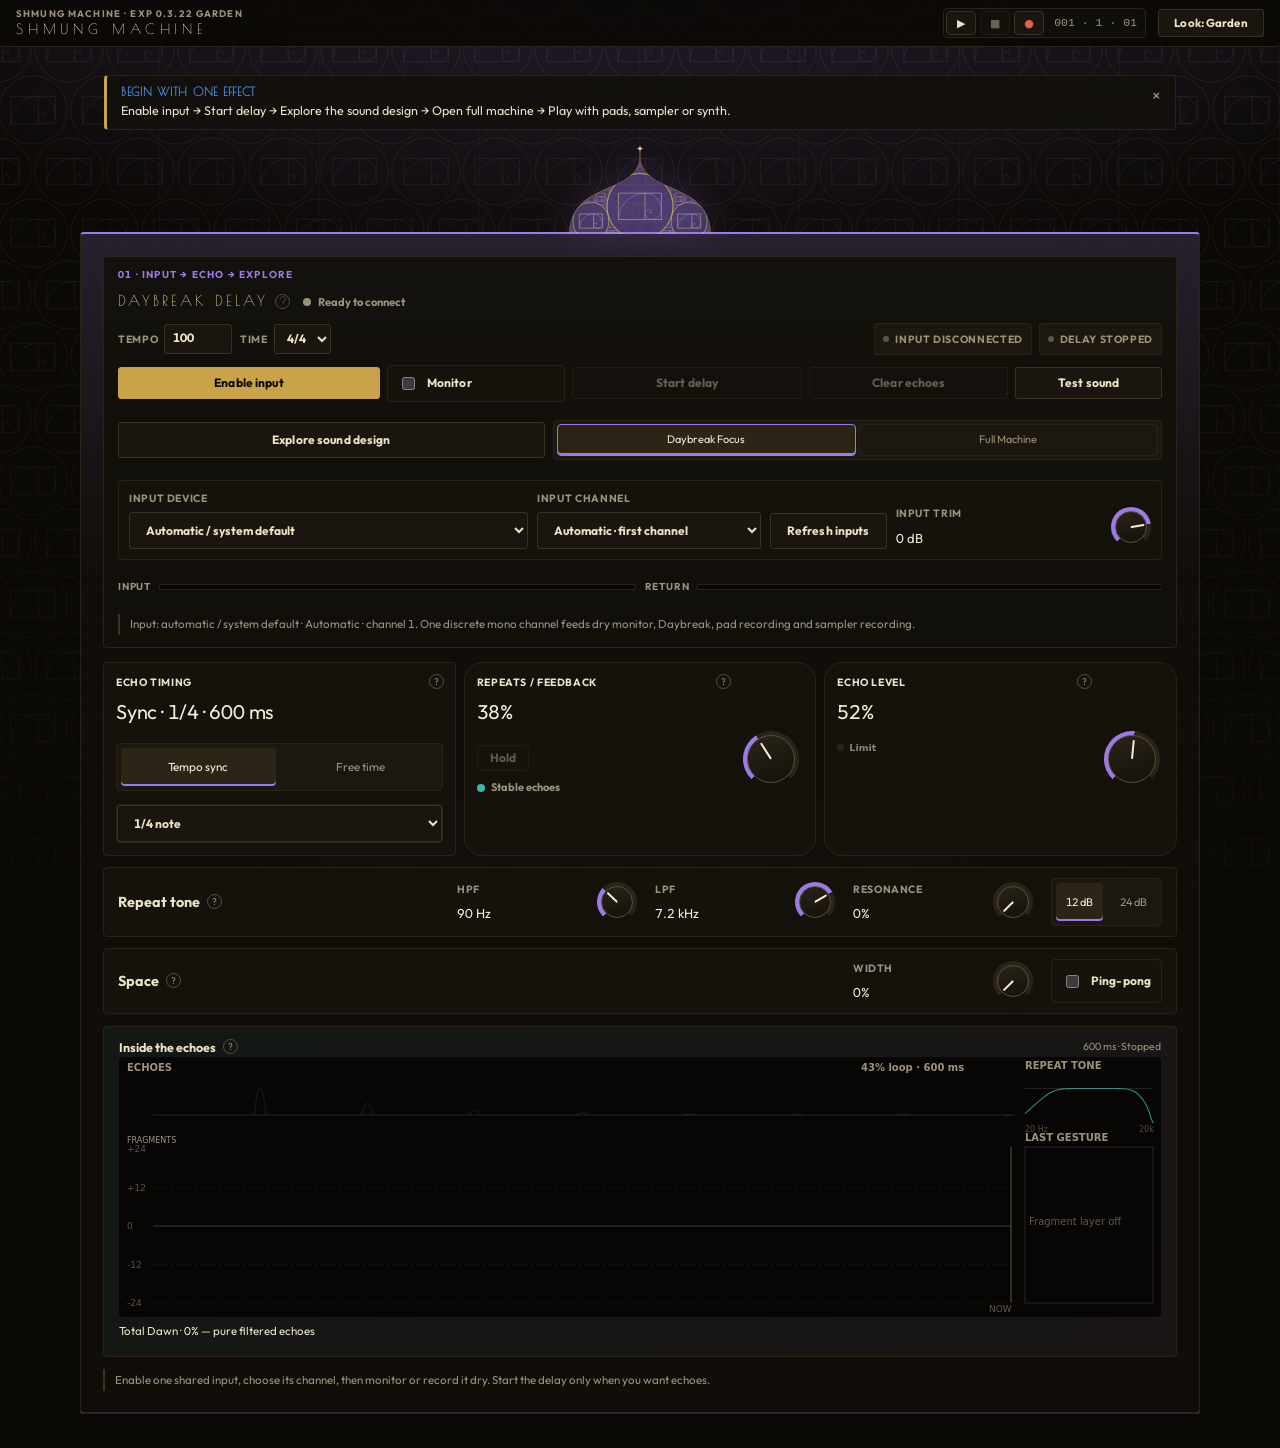
==== commit 3b5f2014: "Live: Shmung Machine EXP 0.3.22 Garden (iPhone sound fix, knobs hold still) Co-Authored-By: Claude O" ====
--- a/index.html
+++ b/index.html
@@ -2,6 +2,15 @@
 <html lang="en-AU">
 <head>
 <!--
+EXP 0.3.22 — KNOBS HOLD STILL (16 Nov 2026)
+Touching a knob freezes the page until that finger lifts: no scrolling or zooming mid-turn, and iPhone no longer cancels the turn
+by scrolling. Other fingers stay free (pads still play while a knob is held).
+
+EXP 0.3.21 — IPHONE SOUND FIX (16 Nov 2026)
+iPhone was silent: the engine started on pointerdown (not a gesture to iOS), awaited the Daybreak worklet before resuming, and the
+unlock ran once before the engine existed. Now the engine starts and resumes inside touchend/click/keydown until it is running, with a
+silent-buffer prime; the audio session switches to play-and-record while the Daybreak input is open and back to playback after.
+
 EXP 0.3.20 — GARDEN LOOK (15 Nov 2026)
 New default Look from the Garden of Earthly Sounds: warm black and gold, Outfit and Poiret One, each module a jewel colour;
 the tab bar is a skyline of eight fractal crowns (one sacred-geometry figure per module); the module in view sets the page
@@ -2375,7 +2384,7 @@
 @media(max-width:900px){.sampler-program-actions{grid-template-columns:repeat(3,1fr)}.sampler-transfer-row{grid-template-columns:1fr 1fr}.sampler-program-readout{grid-template-columns:1fr 1fr}}
 @media(max-width:560px){.sampler-program-actions,.sampler-transfer-row,.sampler-program-readout{grid-template-columns:1fr}.sampler-wave-shell canvas{height:132px}}
 </style>
-  <title>Shmung Machine — EXP 0.3.20 Garden</title>
+  <title>Shmung Machine — EXP 0.3.22 Garden</title>
 <style>
 /* Reset 1.18.8 — responsive auto-fit Pad workspace.
    Layout-only checkpoint: the complete 4 × 4 bank and essential waveform workbench
@@ -3566,6 +3575,9 @@
 :root[data-theme="garden"] .pad[data-pad="13"]{--pfig:url("data:image/svg+xml,%3Csvg xmlns=%22http://www.w3.org/2000/svg%22 viewBox=%220 0 100 100%22%3E%3Cg fill=%22none%22 stroke=%22%23000%22 stroke-width=%221.6%22 stroke-linejoin=%22round%22%3E%3Ccircle cx=%2250.00%22 cy=%2250.00%22 r=%2240.00%22/%3E%3Cpath d=%22M50.00,13.20 L78.77,72.94 L14.12,58.19 L65.97,16.84 L65.97,83.16 L14.12,41.81 L78.77,27.06 L50.00,86.80 L21.23,27.06 L85.88,41.81 L34.03,83.16 L34.03,16.84 L85.88,58.19 L21.23,72.94 Z%22/%3E%3C/g%3E%3C/svg%3E")}
 :root[data-theme="garden"] .pad[data-pad="14"]{--pfig:url("data:image/svg+xml,%3Csvg xmlns=%22http://www.w3.org/2000/svg%22 viewBox=%220 0 100 100%22%3E%3Cg fill=%22none%22 stroke=%22%23000%22 stroke-width=%221.6%22 stroke-linejoin=%22round%22%3E%3Ccircle cx=%2250.00%22 cy=%2250.00%22 r=%2240.00%22/%3E%3Ccircle cx=%2250.00%22 cy=%2227.66%22 r=%222.4%22 fill=%22%23000%22 stroke=%22none%22/%3E%3Ccircle cx=%2243.92%22 cy=%2238.24%22 r=%222.4%22 fill=%22%23000%22 stroke=%22none%22/%3E%3Ccircle cx=%2256.08%22 cy=%2238.24%22 r=%222.4%22 fill=%22%23000%22 stroke=%22none%22/%3E%3Ccircle cx=%2237.84%22 cy=%2248.81%22 r=%222.4%22 fill=%22%23000%22 stroke=%22none%22/%3E%3Ccircle cx=%2250.00%22 cy=%2248.81%22 r=%222.4%22 fill=%22%23000%22 stroke=%22none%22/%3E%3Ccircle cx=%2262.16%22 cy=%2248.81%22 r=%222.4%22 fill=%22%23000%22 stroke=%22none%22/%3E%3Ccircle cx=%2231.76%22 cy=%2259.39%22 r=%222.4%22 fill=%22%23000%22 stroke=%22none%22/%3E%3Ccircle cx=%2243.92%22 cy=%2259.39%22 r=%222.4%22 fill=%22%23000%22 stroke=%22none%22/%3E%3Ccircle cx=%2256.08%22 cy=%2259.39%22 r=%222.4%22 fill=%22%23000%22 stroke=%22none%22/%3E%3Ccircle cx=%2268.24%22 cy=%2259.39%22 r=%222.4%22 fill=%22%23000%22 stroke=%22none%22/%3E%3Ccircle cx=%2225.68%22 cy=%2269.97%22 r=%222.4%22 fill=%22%23000%22 stroke=%22none%22/%3E%3Ccircle cx=%2237.84%22 cy=%2269.97%22 r=%222.4%22 fill=%22%23000%22 stroke=%22none%22/%3E%3Ccircle cx=%2250.00%22 cy=%2269.97%22 r=%222.4%22 fill=%22%23000%22 stroke=%22none%22/%3E%3Ccircle cx=%2262.16%22 cy=%2269.97%22 r=%222.4%22 fill=%22%23000%22 stroke=%22none%22/%3E%3Ccircle cx=%2274.32%22 cy=%2269.97%22 r=%222.4%22 fill=%22%23000%22 stroke=%22none%22/%3E%3C/g%3E%3C/svg%3E")}
 :root[data-theme="garden"] .pad[data-pad="15"]{--pfig:url("data:image/svg+xml,%3Csvg xmlns=%22http://www.w3.org/2000/svg%22 viewBox=%220 0 100 100%22%3E%3Cg fill=%22none%22 stroke=%22%23000%22 stroke-width=%221.6%22 stroke-linejoin=%22round%22%3E%3Ccircle cx=%2250.00%22 cy=%2250.00%22 r=%2240.00%22/%3E%3Crect x=%2224.70%22 y=%2224.70%22 width=%229.79%22 height=%229.79%22 rx=%221.5%22/%3E%3Crect x=%2224.70%22 y=%2238.30%22 width=%229.79%22 height=%229.79%22 rx=%221.5%22/%3E%3Crect x=%2224.70%22 y=%2251.90%22 width=%229.79%22 height=%229.79%22 rx=%221.5%22/%3E%3Crect x=%2224.70%22 y=%2265.50%22 width=%229.79%22 height=%229.79%22 rx=%221.5%22/%3E%3Crect x=%2238.30%22 y=%2224.70%22 width=%229.79%22 height=%229.79%22 rx=%221.5%22/%3E%3Crect x=%2238.30%22 y=%2238.30%22 width=%229.79%22 height=%229.79%22 rx=%221.5%22/%3E%3Crect x=%2238.30%22 y=%2251.90%22 width=%229.79%22 height=%229.79%22 rx=%221.5%22/%3E%3Crect x=%2238.30%22 y=%2265.50%22 width=%229.79%22 height=%229.79%22 rx=%221.5%22/%3E%3Crect x=%2251.90%22 y=%2224.70%22 width=%229.79%22 height=%229.79%22 rx=%221.5%22/%3E%3Crect x=%2251.90%22 y=%2238.30%22 width=%229.79%22 height=%229.79%22 rx=%221.5%22/%3E%3Crect x=%2251.90%22 y=%2251.90%22 width=%229.79%22 height=%229.79%22 rx=%221.5%22/%3E%3Crect x=%2251.90%22 y=%2265.50%22 width=%229.79%22 height=%229.79%22 rx=%221.5%22/%3E%3Crect x=%2265.50%22 y=%2224.70%22 width=%229.79%22 height=%229.79%22 rx=%221.5%22/%3E%3Crect x=%2265.50%22 y=%2238.30%22 width=%229.79%22 height=%229.79%22 rx=%221.5%22/%3E%3Crect x=%2265.50%22 y=%2251.90%22 width=%229.79%22 height=%229.79%22 rx=%221.5%22/%3E%3Crect x=%2265.50%22 y=%2265.50%22 width=%229.79%22 height=%229.79%22 rx=%221.5%22/%3E%3C/g%3E%3C/svg%3E")}
+/* EXP 0.3.22: knobs hold the page still while touched — the browser may not scroll or zoom from a knob */
+:root .pro-knob,:root .fx-knob,:root .mixer-rotary,:root [data-rotary-for]{touch-action:none!important;-webkit-user-select:none;user-select:none;-webkit-touch-callout:none}
+html.knob-held,html.knob-held body{overscroll-behavior:none}
 </style>
 
 </head>
@@ -3575,7 +3587,7 @@
 
   <header class="topbar">
     <div>
-      <div class="eyebrow">SHMUNG MACHINE · EXP 0.3.20 GARDEN</div>
+      <div class="eyebrow">SHMUNG MACHINE · EXP 0.3.22 GARDEN</div>
       <h1>Shmung Machine</h1>
       <p class="subtitle">Interactive instrument · drum machine · sampler · synth · sequencer · Daybreak</p>
     </div>
@@ -4499,7 +4511,7 @@
   </main>
 
   <footer>
-    <span>Shmung Machine · EXP 0.3.20 Garden</span>
+    <span>Shmung Machine · EXP 0.3.22 Garden</span>
     <span>No login · no cloud upload · audio remains on the device</span>
   </footer>
 
@@ -4979,6 +4991,8 @@
       const AudioContext = window.AudioContext || window.webkitAudioContext;
       if (!AudioContext) throw new Error("Web Audio API is not supported in this browser.");
       state.ctx = new AudioContext({ latencyHint: "interactive" });
+      // iPhone: resume in the same tick as the tap. After the worklet await below, the tap no longer counts and Safari keeps the engine silent.
+      try { state.ctx.resume().catch(() => {}); } catch (_) {}
       state.ctx.addEventListener?.("statechange", () => {
         refreshPadLatencyDiagnostic();
         syncAudioStatus();
@@ -7583,13 +7597,13 @@
   }
   function disableDaybreakMic(){
     const db=state.daybreak;if(state.padRecording?.state==="recording"){toast("Stop the pad recording before disconnecting the input");return;}if(state.samplerRecording?.state==="recording"){toast("Stop the sampler recording before disconnecting the input");return;}
-    try{db.source?.disconnect();db.inputSplitter?.disconnect();db.inputChannelGain?.disconnect();db.stream?.getTracks().forEach(t=>t.stop());}catch(_){}
+    try{db.source?.disconnect();db.inputSplitter?.disconnect();db.inputChannelGain?.disconnect();db.stream?.getTracks().forEach(t=>t.stop());}catch(_){}try{if(navigator.audioSession)navigator.audioSession.type="playback";}catch(_){}
     Object.assign(db,{stream:null,source:null,inputSplitter:null,inputChannelGain:null,micEnabled:false});db.monitor=false;if($("daybreakMonitor"))$("daybreakMonitor").checked=false;setInputButtonState("off","Input disconnected. Internal instruments and the delay test can still feed Daybreak.");$("daybreakDelayBtn").disabled=false;updateDaybreakGraph();
   }
   async function enableDaybreakMic(){
     const db=state.daybreak;if(db.micEnabled){disableDaybreakMic();return;}setInputButtonState("connecting","Requesting the selected audio input…");await initAudio();if(!navigator.mediaDevices?.getUserMedia){setInputButtonState("blocked","This browser cannot open an audio input here. Use HTTPS or localhost.");return;}
     const select=$("daybreakInputDevice"),selectedId=select?.value||db.inputDeviceId||"",audio={echoCancellation:false,noiseSuppression:false,autoGainControl:false,channelCount:{ideal:2}};if(selectedId)audio.deviceId={exact:selectedId};
-    try{const stream=await navigator.mediaDevices.getUserMedia({audio}),track=stream.getAudioTracks()[0],label=track?.label||"Selected audio input";if(unsafeAudioInputLabel(label)){stream.getTracks().forEach(t=>t.stop());updateDaybreakInputSafety(label);setInputButtonState("blocked","Loopback/output-capture inputs are blocked. Select a microphone or physical interface input.");return;}ensureDaybreakCore();const c=state.ctx,source=c.createMediaStreamSource(stream),settings=track?.getSettings?.()||{},count=Math.max(1,Math.min(8,Number(settings.channelCount)||source.channelCount||1)),splitter=c.createChannelSplitter(Math.max(2,count));source.connect(splitter);Object.assign(db,{stream,source,inputSplitter:splitter,micEnabled:true,inputDeviceId:settings.deviceId||selectedId||"",inputDeviceLabel:label,inputChannelCount:count});refreshInputChannelOptions();connectSelectedInputChannel();await refreshDaybreakInputDevices({preserve:true});if(db.inputDeviceId&&$("daybreakInputDevice"))$("daybreakInputDevice").value=db.inputDeviceId;updateDaybreakInputSafety(label);setInputButtonState("on",`Input active: ${label} · ${selectedInputChannelLabel()}. One dry mono bus now serves monitoring and recording.`);$("daybreakDelayBtn").disabled=false;$("daybreakClearBtn").disabled=false;$("daybreakCaptureBtn").disabled=false;updateDaybreakGraph();animateDaybreakMeters();toast("Shared input enabled");}catch(err){console.error(err);setInputButtonState("blocked","Input permission was denied, the selected input is unavailable, or Chrome could not open it.");toast("Audio input could not be opened");}
+    try{try{if(navigator.audioSession)navigator.audioSession.type="play-and-record";}catch(_){}const stream=await navigator.mediaDevices.getUserMedia({audio}),track=stream.getAudioTracks()[0],label=track?.label||"Selected audio input";if(unsafeAudioInputLabel(label)){stream.getTracks().forEach(t=>t.stop());updateDaybreakInputSafety(label);setInputButtonState("blocked","Loopback/output-capture inputs are blocked. Select a microphone or physical interface input.");return;}ensureDaybreakCore();const c=state.ctx,source=c.createMediaStreamSource(stream),settings=track?.getSettings?.()||{},count=Math.max(1,Math.min(8,Number(settings.channelCount)||source.channelCount||1)),splitter=c.createChannelSplitter(Math.max(2,count));source.connect(splitter);Object.assign(db,{stream,source,inputSplitter:splitter,micEnabled:true,inputDeviceId:settings.deviceId||selectedId||"",inputDeviceLabel:label,inputChannelCount:count});refreshInputChannelOptions();connectSelectedInputChannel();await refreshDaybreakInputDevices({preserve:true});if(db.inputDeviceId&&$("daybreakInputDevice"))$("daybreakInputDevice").value=db.inputDeviceId;updateDaybreakInputSafety(label);setInputButtonState("on",`Input active: ${label} · ${selectedInputChannelLabel()}. One dry mono bus now serves monitoring and recording.`);$("daybreakDelayBtn").disabled=false;$("daybreakClearBtn").disabled=false;$("daybreakCaptureBtn").disabled=false;updateDaybreakGraph();animateDaybreakMeters();toast("Shared input enabled");}catch(err){console.error(err);setInputButtonState("blocked","Input permission was denied, the selected input is unavailable, or Chrome could not open it.");toast("Audio input could not be opened");}
   }
 
   function animateDaybreakMeters() {
@@ -8873,6 +8887,15 @@
   function initMobileAudio(){
     const ios=/iPad|iPhone|iPod/.test(navigator.userAgent)||(navigator.platform==="MacIntel"&&navigator.maxTouchPoints>1);
     let unlocked=false;
+    /* EXP 0.3.21: iPhone counts touchend / click / keydown as a real gesture, not pointerdown. Start (or wake) the engine inside every
+       such gesture until it is actually running, with a one-sample silent buffer, the long-standing way to open Web Audio on iOS. */
+    const prime=()=>{
+      try{if(!state.audioReady&&!state.audioInitPromise)initAudio().catch(()=>{});}catch(_){}
+      const c=state.ctx;if(!c||c.state==="running"||c.state==="closed")return;
+      try{c.resume().catch(()=>{});}catch(_){}
+      try{const b=c.createBuffer(1,1,c.sampleRate),s=c.createBufferSource();s.buffer=b;s.connect(c.destination);s.start(0);}catch(_){}
+    };
+    ["touchend","click","keydown","pointerup"].forEach(ev=>document.addEventListener(ev,prime,{capture:true,passive:true}));
     const unlock=()=>{
       if(unlocked)return;unlocked=true;
       try{if(navigator.audioSession)navigator.audioSession.type="playback";}catch(_){}
@@ -8881,11 +8904,11 @@
         const sr=8000,n=sr,buf=new ArrayBuffer(44+n*2),v=new DataView(buf),w=(o,s)=>{for(let i=0;i<s.length;i++)v.setUint8(o+i,s.charCodeAt(i));};
         w(0,"RIFF");v.setUint32(4,36+n*2,true);w(8,"WAVE");w(12,"fmt ");v.setUint32(16,16,true);v.setUint16(20,1,true);v.setUint16(22,1,true);v.setUint32(24,sr,true);v.setUint32(28,sr*2,true);v.setUint16(32,2,true);v.setUint16(34,16,true);w(36,"data");v.setUint32(40,n*2,true);
         const a=document.createElement("audio");a.src=URL.createObjectURL(new Blob([buf],{type:"audio/wav"}));a.loop=true;a.setAttribute("playsinline","");a.setAttribute("x-webkit-airplay","deny");a.preload="auto";a.style.display="none";document.body.appendChild(a);
-        a.play().catch(()=>{unlocked=false;});
+        a.play().catch(()=>{unlocked=false;a.remove();});
       }
       state.ctx?.resume?.().catch(()=>{});
     };
-    ["pointerdown","touchend","keydown"].forEach(ev=>document.addEventListener(ev,unlock,{capture:true,passive:true}));
+    ["touchend","click","keydown"].forEach(ev=>document.addEventListener(ev,unlock,{capture:true,passive:true}));
     const wake=()=>{if(document.visibilityState==="visible"&&state.ctx&&state.ctx.state!=="running"&&state.ctx.state!=="closed")state.ctx.resume().catch(()=>{});};
     document.addEventListener("visibilitychange",wake);window.addEventListener("pageshow",wake);window.addEventListener("focus",wake);
   }
@@ -9279,5 +9302,16 @@
 })();
 </script>
 
+<script>
+/* EXP 0.3.22: while a finger is on a knob the page stays still until that finger lifts (iPhone ignores touch-action on some
+   nested scrollers, so touchmove is also blocked directly for that touch). */
+(()=>{const KNOB='.pro-knob,.fx-knob,.mixer-rotary,[data-rotary-for]';const held=new Set();
+  const root=document.documentElement;
+  document.addEventListener('touchstart',e=>{for(const t of e.changedTouches){if(t.target?.closest?.(KNOB))held.add(t.identifier);}if(held.size)root.classList.add('knob-held');},{capture:true,passive:true});
+  document.addEventListener('touchmove',e=>{if(!held.size)return;for(const t of e.touches){if(held.has(t.identifier)){if(e.cancelable)e.preventDefault();return;}}},{capture:true,passive:false});
+  const end=e=>{for(const t of e.changedTouches)held.delete(t.identifier);if(!held.size)root.classList.remove('knob-held');};
+  document.addEventListener('touchend',end,{capture:true,passive:true});document.addEventListener('touchcancel',end,{capture:true,passive:true});
+})();
+</script>
 </body>
 </html>
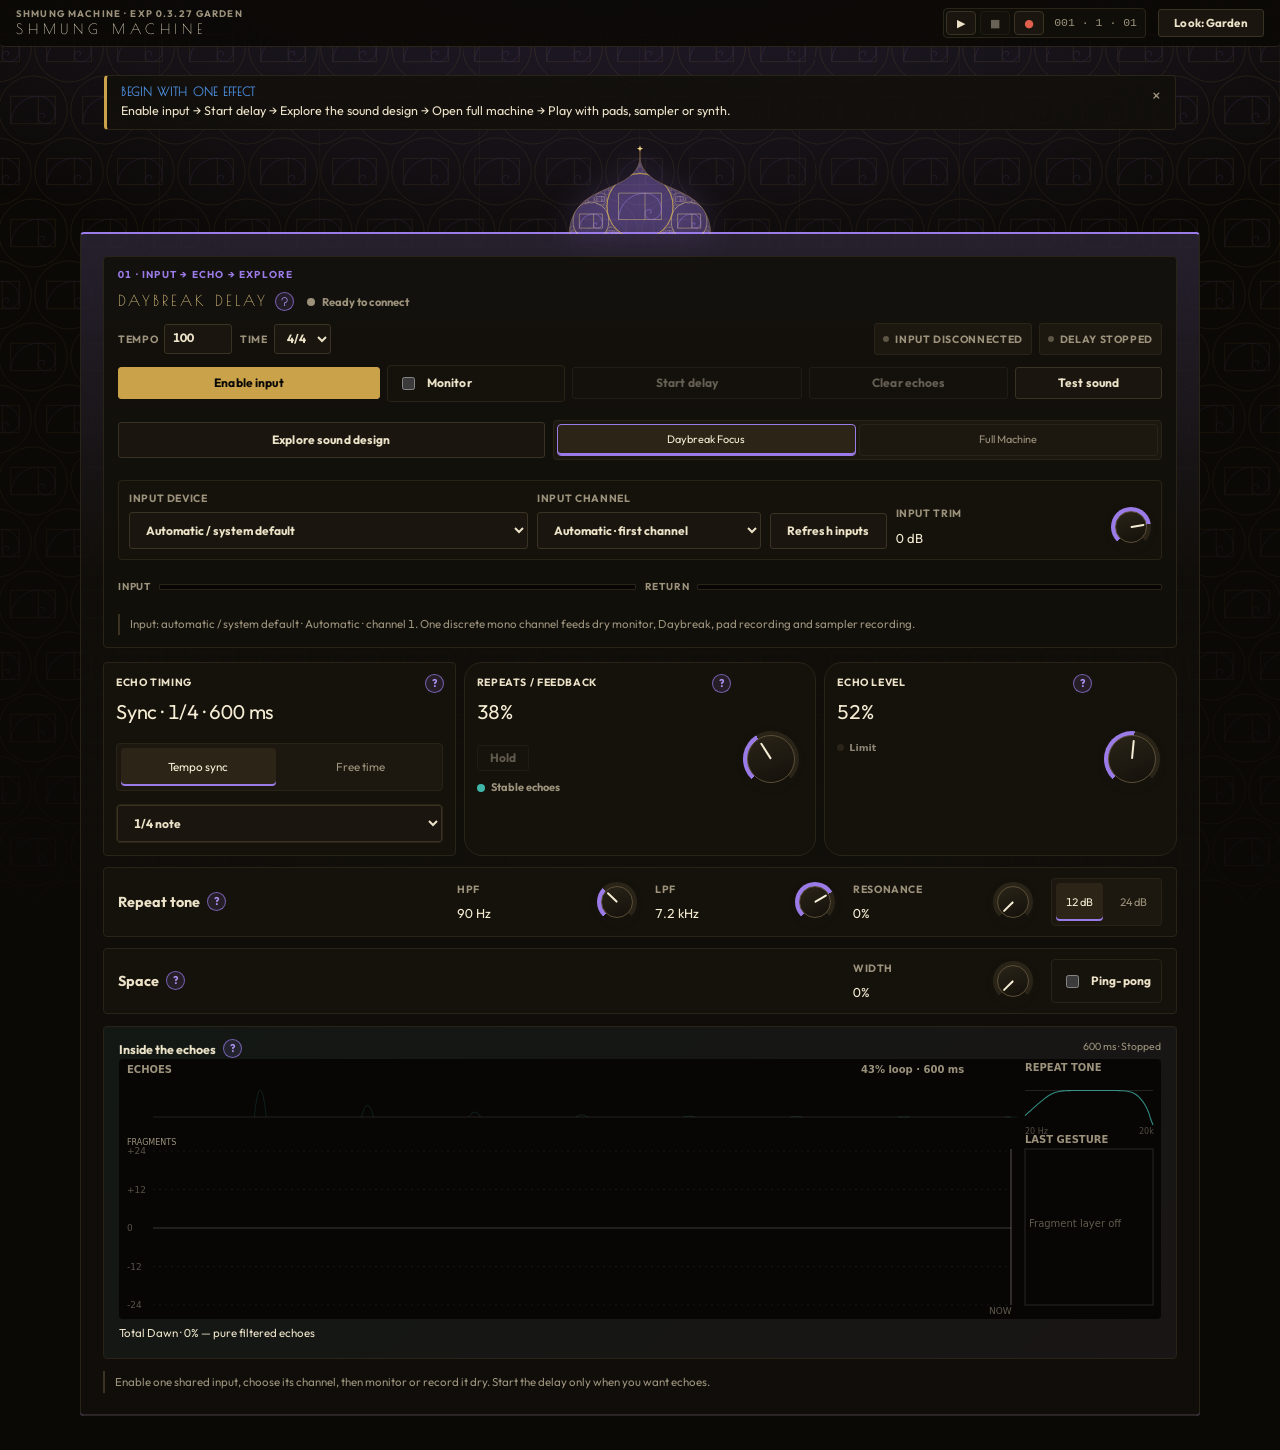
==== commit 9bd646d5: "Live: Shmung Machine EXP 0.3.27 Garden Phone frame, Garden on phones, full-width Character slider, s" ====
--- a/index.html
+++ b/index.html
@@ -2,6 +2,29 @@
 <html lang="en-AU">
 <head>
 <!--
+EXP 0.3.27 — WIDE SCREENS (16 Nov 2026)
+On external and wide screens the top bar and crown tabs were a fixed 1380 px pinned to the left while the page centred.
+They now span the full width with their contents aligned to the centred page.
+
+EXP 0.3.26 — DEEPER GUIDE (16 Nov 2026)
+The Guide tab becomes a searchable manual in module colours and crowns: Start here, each module control by control, recipes,
+phone and tablet, keys and MIDI, saving and exporting, troubleshooting, and the classroom workflow (Book 1 and 2). Each module
+section has a Take me there button. Also: phones always use the Garden Look and the Look button is hidden on phones.
+
+EXP 0.3.25 — BRIGHTER HELP (16 Nov 2026)
+"?" buttons larger and drawn in each module's colour (24 px with a wider touch area on phones); tips larger, brighter text,
+gold edge.
+
+EXP 0.3.24 — SLICE BY AMOUNT (16 Nov 2026)
+The slice method switch (Transient / Even / Manual) was pale grey with pale text in the Garden Look, hiding Even slices; now dark and
+legible in every Look. Choosing Even slices shows 2 · 4 · 8 · 16 right under the switch (synced with Number of slices) and an Assign ↓
+shortcut to the Slice to Pads panel. EXP 0.3.23 also: full-width Daybreak Character slider on phones.
+
+EXP 0.3.23 — PHONE FRAME (16 Nov 2026)
+On phones: a slim sticky bar (transport, MIDI, Project, Look) replaces the title block; the crown skyline becomes a bottom tab bar
+with short labels (a left rail in landscape); menus open as full-width sheets; opens in Full Machine. ?layout=desktop or ?layout=phone
+forces either.
+
 EXP 0.3.22 — KNOBS HOLD STILL (16 Nov 2026)
 Touching a knob freezes the page until that finger lifts: no scrolling or zooming mid-turn, and iPhone no longer cancels the turn
 by scrolling. Other fingers stay free (pads still play while a knob is held).
@@ -2384,7 +2407,7 @@
 @media(max-width:900px){.sampler-program-actions{grid-template-columns:repeat(3,1fr)}.sampler-transfer-row{grid-template-columns:1fr 1fr}.sampler-program-readout{grid-template-columns:1fr 1fr}}
 @media(max-width:560px){.sampler-program-actions,.sampler-transfer-row,.sampler-program-readout{grid-template-columns:1fr}.sampler-wave-shell canvas{height:132px}}
 </style>
-  <title>Shmung Machine — EXP 0.3.22 Garden</title>
+  <title>Shmung Machine — EXP 0.3.27 Garden</title>
 <style>
 /* Reset 1.18.8 — responsive auto-fit Pad workspace.
    Layout-only checkpoint: the complete 4 × 4 bank and essential waveform workbench
@@ -3578,6 +3601,145 @@
 /* EXP 0.3.22: knobs hold the page still while touched — the browser may not scroll or zoom from a knob */
 :root .pro-knob,:root .fx-knob,:root .mixer-rotary,:root [data-rotary-for]{touch-action:none!important;-webkit-user-select:none;user-select:none;-webkit-touch-callout:none}
 html.knob-held,html.knob-held body{overscroll-behavior:none}
+
+/* ===== EXP 0.3.23 PHONE FRAME — :root:root.phone is set by script for small or touch-landscape screens ===== */
+:root:root.phone{--tbh:64px;--sab:env(safe-area-inset-bottom,0px);--sal:env(safe-area-inset-left,0px)}
+:root:root.phone body{padding-bottom:calc(var(--tbh) + var(--sab) + 28px)!important}
+/* slim sticky top bar: transport + menus only */
+:root:root.phone body:not(.daybreak-focus-mode) .topbar{position:sticky!important;top:0;z-index:600;flex-direction:row!important;align-items:center!important;
+  padding:calc(6px + env(safe-area-inset-top,0px)) 10px 6px!important;margin:0!important;width:100%!important;max-width:none!important;gap:0!important;
+  background:#0b0906!important;backdrop-filter:none!important;border-bottom:1px solid rgba(201,162,74,.16)!important;border-radius:0!important;box-shadow:none!important}
+:root:root.phone body:not(.daybreak-focus-mode) .topbar>div:first-child{display:none!important}
+:root:root.phone body:not(.daybreak-focus-mode) .top-actions{display:flex!important;flex-wrap:nowrap!important;align-items:center;gap:6px!important;width:100%;margin:0!important;justify-content:space-between}
+:root:root.phone .top-actions .pro-transport{flex:0 0 auto;margin:0!important}
+:root:root.phone .top-actions .pro-transport button{width:44px!important;height:40px!important}
+:root:root.phone .top-actions>details>summary,:root:root.phone .top-actions #lookBtn{height:40px!important;min-height:40px!important;padding:0 10px!important;display:flex!important;align-items:center;white-space:nowrap;font-size:0!important}
+:root:root.phone #performanceSetupMenu>summary::after{content:"MIDI";font-size:13px}
+:root:root.phone #utilityMenu>summary::after{content:"Project";font-size:13px}
+:root:root.phone #lookBtn::after{content:"Look";font-size:13px}
+:root:root.phone .top-actions .theme-picker-wrap{width:auto!important;flex:0 0 auto}
+:root:root.phone .top-actions #audioStatus{display:none}
+/* menus open as full-width sheets under the bar instead of off the left edge */
+:root:root.phone .top-actions .system-menu-panel,:root:root.phone .top-actions .theme-picker{position:fixed!important;left:8px!important;right:8px!important;width:auto!important;max-width:none!important;
+  top:calc(58px + env(safe-area-inset-top,0px))!important;max-height:calc(100dvh - 58px - var(--tbh) - var(--sab) - 24px);overflow:auto;transform:none!important;z-index:700}
+/* bottom tab bar of crowns */
+:root:root.phone nav.tabs{position:fixed!important;top:auto!important;left:0!important;right:0!important;bottom:0!important;z-index:650;display:flex!important;flex-wrap:nowrap!important;
+  overflow:visible!important;width:100%!important;max-width:none!important;margin:0!important;gap:0!important;padding:4px 2px calc(4px + var(--sab))!important;height:auto!important;
+  background:#0b0906!important;border:0!important;border-top:1px solid rgba(201,162,74,.2)!important;border-radius:0!important;box-shadow:0 -10px 30px rgba(0,0,0,.45)!important}
+:root:root.phone nav.tabs .tab{flex:1 1 0!important;min-width:0!important;width:auto!important;height:calc(var(--tbh) - 8px)!important;min-height:0!important;margin:0!important;padding:0!important;
+  display:flex!important;flex-direction:column!important;align-items:center!important;justify-content:flex-end!important;gap:2px;font-size:0!important;letter-spacing:0!important;
+  border:0!important;border-radius:10px!important;background:transparent!important;box-shadow:none!important;position:relative}
+:root:root.phone nav.tabs .tab::before{width:42px!important;height:34px!important;margin:0!important;background-size:42px auto!important;background-position:50% 0!important;flex:0 0 auto}
+:root:root.phone nav.tabs .tab::after{font:500 9.5px/1 "Outfit",system-ui,sans-serif;letter-spacing:.06em;text-transform:uppercase;color:rgba(232,220,196,.5);white-space:nowrap;
+  position:static!important;inset:auto!important;width:auto!important;height:auto!important;background:none!important;border:0!important;transform:none!important;opacity:1!important}
+:root:root.phone nav.tabs .tab.active::after{color:var(--tab-c)}
+:root:root.phone nav.tabs .tab.active{background:radial-gradient(70% 80% at 50% 30%,color-mix(in srgb,var(--tab-c) 20%,transparent),transparent 75%)!important}
+:root:root.phone nav.tabs .tab.active::before{opacity:1!important;filter:none!important}
+:root:root.phone nav.tabs .tab[data-tab="daybreak"]::after{content:"Daybreak"}:root:root.phone nav.tabs .tab[data-tab="pads"]::after{content:"Pads"}
+:root:root.phone nav.tabs .tab[data-tab="keyboard"]::after{content:"Keys"}:root:root.phone nav.tabs .tab[data-tab="synth"]::after{content:"Synth"}
+:root:root.phone nav.tabs .tab[data-tab="sequencer"]::after{content:"Seq"}:root:root.phone nav.tabs .tab[data-tab="mixer"]::after{content:"Mixer"}
+:root:root.phone nav.tabs .tab[data-tab="effects"]::after{content:"FX"}:root:root.phone nav.tabs .tab[data-tab="guide"]::after{content:"Guide"}
+/* landscape: tabs become a rail down the left edge, top bar stays slim */
+:root:root.phone.landscape{--rail:74px}
+:root:root.phone.landscape body{padding-bottom:24px!important;padding-left:calc(var(--rail) + var(--sal))!important}
+:root:root.phone.landscape nav.tabs{top:0!important;bottom:0!important;right:auto!important;width:calc(var(--rail) + var(--sal))!important;flex-direction:column!important;
+  padding:calc(4px + env(safe-area-inset-top,0px)) 4px calc(4px + var(--sab)) calc(4px + var(--sal))!important;border-top:0!important;border-right:1px solid rgba(201,162,74,.2)!important;box-shadow:10px 0 30px rgba(0,0,0,.45)!important}
+:root:root.phone.landscape nav.tabs .tab{height:auto!important;flex:1 1 0!important;justify-content:center!important;gap:1px}
+:root:root.phone.landscape nav.tabs .tab::before{width:34px!important;height:26px!important;background-size:34px auto!important}
+:root:root.phone.landscape nav.tabs .tab::after{font-size:8.5px}
+:root:root.phone.landscape .top-actions .system-menu-panel,:root:root.phone.landscape .top-actions .theme-picker{left:calc(var(--rail) + var(--sal) + 8px)!important;max-height:calc(100dvh - 70px)}
+:root:root.phone.landscape body:not(.daybreak-focus-mode) .top-actions{justify-content:flex-start}
+:root:root.phone.landscape .top-actions .pro-transport{margin-right:auto!important}
+:root:root.phone,:root:root.phone body{overflow-x:clip!important}
+:root:root.phone body:not(.daybreak-focus-mode) .top-actions{gap:5px!important}
+:root:root.phone .top-actions .pro-transport{padding:2px!important;gap:3px!important}
+:root:root.phone .top-actions .pro-transport button{width:40px!important}
+:root:root.phone .top-actions #lookBtn{width:auto!important;min-width:0!important}
+:root:root.phone .top-actions>details>summary{min-width:0!important}
+:root:root.phone nav.tabs .tab::after{font-size:9px;letter-spacing:.02em}
+:root:root.phone.landscape .tab-page{margin-left:0!important;margin-right:0!important;width:auto!important;max-width:none!important}
+:root:root.phone.landscape main{width:auto!important;max-width:none!important;margin-left:12px!important;margin-right:calc(12px + env(safe-area-inset-right,0px))!important}
+:root:root.phone.landscape nav.tabs .tab::before{width:30px!important;height:22px!important;background-size:30px auto!important}
+:root:root.phone.landscape nav.tabs .tab::after{font-size:8px}
+:root:root.phone .daybreak-character-panel{display:grid!important;grid-template-columns:1fr!important;gap:14px!important}
+:root:root.phone .daybreak-character-panel>*{grid-column:1/-1!important;width:100%!important;max-width:none!important;min-width:0!important}
+:root:root.phone .daybreak-character-control,:root:root.phone .daybreak-return-control{display:grid!important;gap:8px}
+:root:root.phone .daybreak-character-control input[type=range],:root:root.phone .daybreak-return-control input[type=range]{width:100%!important;min-height:44px}
+:root:root.phone .daybreak-spectrum-labels{display:flex!important;justify-content:space-between!important;width:100%!important;font-size:.62rem!important}
+:root:root.phone .input-filter-strip{display:flex!important;flex-wrap:wrap!important;gap:10px 14px!important}
+:root:root.phone .input-filter-strip>*{min-width:0!important}
+:root:root.phone .input-filter-strip>.input-filter-title{flex:1 1 100%!important}
+:root:root.phone .input-filter-strip>.toggle-row{flex:1 1 100%!important}
+:root:root.phone .tab-page label:has(>input[type=range]:not(.pro-knobbed)){min-width:0!important}
+:root:root.phone .tab-page label>input[type=range]:not(.pro-knobbed):not(.mixer-fader){width:100%!important;max-width:none!important;flex:1 1 100%}
+:root:root.phone body .topbar>.top-actions>#themePickerWrap:not(#x1):not(#x2):not(#x3):not(#x4){display:none!important}
+:root:root.phone body:not(.daybreak-focus-mode) .top-actions{justify-content:flex-start!important}
+:root:root.phone .top-actions>details,:root:root.phone .top-actions .pro-transport{flex:0 0 auto}
+:root:root.phone #utilityMenu{margin-left:auto!important}
+/* focus mode keeps its own big opening screen, but no tab bar */
+:root:root.phone body.daybreak-focus-mode nav.tabs{display:none!important}
+:root:root.phone body.daybreak-focus-mode{padding-bottom:28px!important}
+
+/* EXP 0.3.24: slice method switch was pale grey with pale text (left over from a light Look) — now dark and legible in every Look */
+:root:root .slice-mode-tabs{background:color-mix(in srgb,var(--surface-2,#1b1711) 92%,#000)!important;border:1px solid var(--line,rgba(201,162,74,.2))!important}
+:root:root .slice-mode-tabs .slice-mode-button:not(.active){color:var(--ink,#efe6d2)!important;opacity:.78}
+:root:root .slice-mode-tabs .slice-mode-button:not(.active):hover{opacity:1}
+.even-slice-quick{display:flex;align-items:center;gap:6px;flex-wrap:wrap;margin-top:8px}
+.even-slice-quick[hidden]{display:none!important}
+.even-slice-quick>span{font-size:.62rem;font-weight:700;letter-spacing:.1em;text-transform:uppercase;color:var(--muted);margin-right:4px}
+.even-slice-quick>button{min-width:44px;min-height:40px;padding:0 10px;border-radius:10px;border:1px solid var(--line,rgba(201,162,74,.25));background:transparent;color:var(--ink,#efe6d2);font-weight:700;font-variant-numeric:tabular-nums;cursor:pointer}
+.even-slice-quick>button.active{background:var(--tab-c,var(--gold,#c9a24a));border-color:transparent;color:#120f0a}
+.even-slice-quick>.even-slice-go{margin-left:auto;min-width:0}
+/* EXP 0.3.25: brighter help — "?" buttons in the module colour, larger tips with a gold edge */
+:root:root .pro-help{width:19px;height:19px;font-size:11px;font-weight:700;color:color-mix(in srgb,var(--module,var(--gold,#c9a24a)) 85%,#fff);
+  border:1.5px solid color-mix(in srgb,var(--module,var(--gold,#c9a24a)) 70%,transparent);background:color-mix(in srgb,var(--module,var(--gold,#c9a24a)) 12%,transparent)}
+:root:root .pro-help:hover,:root:root .pro-help:focus-visible,:root:root .pro-help[aria-expanded="true"]{color:#fff;background:color-mix(in srgb,var(--module,var(--gold,#c9a24a)) 35%,transparent);border-color:var(--module,var(--gold,#c9a24a))}
+:root:root.phone .pro-help{width:24px;height:24px;font-size:13px}
+:root:root.phone .pro-help::after{content:"";position:absolute;inset:-10px}
+:root:root .pro-tip{max-width:340px;padding:11px 14px;font-size:13.5px;line-height:1.55;color:#f6eedb;background:#241e14;border:1px solid color-mix(in srgb,var(--gold,#c9a24a) 65%,transparent);border-left:3px solid var(--gold,#c9a24a);border-radius:8px}
+:root:root.phone .pro-tip{max-width:calc(100vw - 24px);font-size:14.5px}
+/* ===== EXP 0.3.26 GUIDE — searchable, sectioned, module colours and crowns ===== */
+.sg-guide{--sgc:#e0b44d}
+.sg-sec[data-mod="daybreak"]{--sgc:#9b7be8;--sgcrown:var(--gc-daybreak)}.sg-sec[data-mod="pads"]{--sgc:#e0604d;--sgcrown:var(--gc-pads)}
+.sg-sec[data-mod="keyboard"]{--sgc:#e46d9c;--sgcrown:var(--gc-keyboard)}.sg-sec[data-mod="synth"]{--sgc:#3fb6a8;--sgcrown:var(--gc-synth)}
+.sg-sec[data-mod="sequencer"]{--sgc:#4d8fe0;--sgcrown:var(--gc-sequencer)}.sg-sec[data-mod="mixer"]{--sgc:#6fbf5a;--sgcrown:var(--gc-mixer)}
+.sg-sec[data-mod="effects"]{--sgc:#ec9640;--sgcrown:var(--gc-effects)}.sg-sec[data-mod="guide"]{--sgc:#e0b44d;--sgcrown:var(--gc-guide)}
+.sg-lead{margin:.4rem 0 0;color:var(--muted);max-width:60ch}
+.sg-search{display:flex;align-items:center;gap:10px;margin:18px 0 10px}
+.sg-search input{flex:1;min-height:46px;padding:0 16px;border-radius:12px;border:1px solid color-mix(in srgb,var(--sgc) 45%,transparent);background:color-mix(in srgb,var(--surface-2,#1b1711) 90%,#000);color:var(--ink);font:inherit;font-size:16px}
+.sg-search input:focus{outline:2px solid var(--sgc);outline-offset:1px}
+.sg-count{font-size:.78rem;color:var(--muted);white-space:nowrap}
+.sg-chips{display:flex;flex-wrap:wrap;gap:6px;margin:0 0 16px}
+.sg-chips a{padding:6px 11px;border-radius:999px;border:1px solid var(--line,rgba(201,162,74,.22));color:var(--ink);text-decoration:none;font-size:.78rem;font-weight:600}
+.sg-chips a:hover,.sg-chips a:focus-visible{border-color:var(--sgc);color:var(--sgc)}
+.sg-none{color:var(--muted);padding:12px 0}
+.sg-sec{border:1px solid var(--line,rgba(201,162,74,.2));border-left:3px solid var(--sgc);border-radius:14px;margin:0 0 10px;background:color-mix(in srgb,var(--surface-1,#15120c) 92%,transparent);scroll-margin-top:80px}
+.sg-sec>summary{list-style:none;display:flex;align-items:center;gap:14px;padding:12px 16px;cursor:pointer;min-height:56px}
+.sg-sec>summary::-webkit-details-marker{display:none}
+.sg-sec>summary::after{content:"+";margin-left:auto;font-size:1.3rem;color:var(--sgc);transition:transform .2s}
+.sg-sec[open]>summary::after{transform:rotate(45deg)}
+.sg-sec>summary b{display:block;font-size:1.02rem;color:var(--ink)}
+.sg-sec>summary small{display:block;font-size:.8rem;color:var(--muted);margin-top:2px}
+.sg-crown{flex:0 0 46px;width:46px;height:38px;background:var(--sgcrown,none) no-repeat 50% 0/46px auto;opacity:.95;position:relative}
+:root:not([data-theme="garden"]) .sg-crown{background:none}
+:root:not([data-theme="garden"]) .sg-crown::before{content:"";position:absolute;left:15px;top:11px;width:16px;height:16px;border-radius:50%;background:var(--sgc)}
+.sg-body{padding:4px 18px 18px 18px;line-height:1.62;color:color-mix(in srgb,var(--ink) 88%,transparent);font-size:.95rem}
+.sg-body h4{margin:18px 0 6px;font-size:.74rem;letter-spacing:.12em;text-transform:uppercase;color:var(--sgc)}
+.sg-body h4 .sg-where{margin-left:8px;letter-spacing:0;text-transform:none;font-weight:500;color:var(--muted)}
+.sg-body ul,.sg-body ol{padding-left:1.25rem;margin:6px 0}
+.sg-body li{margin:0 0 6px}
+.sg-body dl{margin:6px 0;display:grid;grid-template-columns:minmax(120px,170px) 1fr;gap:8px 16px}
+.sg-body dt{font-weight:700;color:var(--ink)}
+.sg-body dd{margin:0}
+.sg-body b{color:var(--ink)}
+.sg-tip,.sg-try{margin:14px 0 0;padding:10px 14px;border-radius:10px;background:color-mix(in srgb,var(--sgc) 10%,transparent);border-left:3px solid var(--sgc)}
+.sg-go{margin-top:16px}
+.sg-body mark{background:color-mix(in srgb,var(--sgc) 45%,transparent);color:inherit;border-radius:3px;padding:0 1px}
+@media(max-width:620px){.sg-chips{flex-wrap:nowrap;overflow-x:auto;margin-inline:-4px;padding:0 4px 6px;scrollbar-width:none;-webkit-overflow-scrolling:touch}.sg-chips::-webkit-scrollbar{display:none}.sg-chips a{flex:0 0 auto}.sg-body dl{grid-template-columns:1fr;gap:2px 0}.sg-body dd{margin:0 0 10px}.sg-body{padding:2px 14px 16px}.sg-sec>summary{padding:10px 12px}}
+/* EXP 0.3.27: wide and external screens — top bar and crown tabs run edge to edge, contents lined up with the centred page */
+:root:root:not(.phone) body:not(.daybreak-focus-mode) .topbar,:root:root:not(.phone) body:not(.daybreak-focus-mode) nav.tabs{
+  width:auto!important;max-width:none!important;margin-left:0!important;margin-right:0!important;left:0!important;right:0!important;box-sizing:border-box!important;
+  padding-left:max(18px,calc((100% - 1380px) / 2 + 18px))!important;padding-right:max(18px,calc((100% - 1380px) / 2 + 18px))!important}
 </style>
 
 </head>
@@ -3587,7 +3749,7 @@
 
   <header class="topbar">
     <div>
-      <div class="eyebrow">SHMUNG MACHINE · EXP 0.3.22 GARDEN</div>
+      <div class="eyebrow">SHMUNG MACHINE · EXP 0.3.27 GARDEN</div>
       <h1>Shmung Machine</h1>
       <p class="subtitle">Interactive instrument · drum machine · sampler · synth · sequencer · Daybreak</p>
     </div>
@@ -3847,6 +4009,10 @@
                 <button id="sliceThresholdMode" class="slice-mode-button active" type="button" data-slice-mode="threshold">Transient slices</button>
                 <button id="sliceRegionsMode" class="slice-mode-button" type="button" data-slice-mode="regions">Even slices</button>
                 <button id="sliceManualMode" class="slice-mode-button" type="button" data-slice-mode="manual">Manual slices</button>
+              </div>
+              <div id="evenSliceQuick" class="even-slice-quick" role="group" aria-label="Number of even slices" hidden>
+                <span>Even slices</span><button type="button" data-n="2">2</button><button type="button" data-n="4">4</button><button type="button" data-n="8">8</button><button type="button" data-n="16">16</button>
+                <button type="button" class="even-slice-go">Assign ↓</button>
               </div>
             </div>
             <div class="exp-wave-toolbar" aria-label="Waveform view and audition">
@@ -4473,45 +4639,322 @@
     </section>
 
     <section id="tab-guide" class="tab-page">
-      <article class="panel guide-panel">
-        <div class="section-heading">
+      <article class="panel guide-panel sg-guide">
+        <div class="section-heading sg-head">
           <div>
-            <div class="eyebrow">LOCKED WORKFLOW</div>
-            <h2>Start simple, then deepen</h2>
+            <div class="eyebrow">07 · GUIDE</div>
+            <h2>How the Shmung Machine works</h2>
+            <p class="sg-lead">Everything runs in your browser. No login, nothing uploaded: your sounds stay on your device.</p>
           </div>
         </div>
-        <div class="guide-grid">
-          <div>
-            <h3>Book 1 · Compose</h3>
+        <div class="sg-search">
+          <input id="sgSearch" type="search" placeholder="Search: slice, feedback, save…" aria-label="Search the guide" autocomplete="off" />
+          <span id="sgCount" class="sg-count" aria-live="polite"></span>
+        </div>
+        <nav class="sg-chips" aria-label="Guide sections">
+          <a href="#sg-start">Start</a><a href="#sg-daybreak">Daybreak</a><a href="#sg-pads">Pads</a><a href="#sg-keyboard">Sampling keyboard</a><a href="#sg-synth">Synth</a><a href="#sg-sequencer">Sequencer</a><a href="#sg-mixer">Mixer</a><a href="#sg-effects">Effects</a><a href="#sg-recipes">Recipes</a><a href="#sg-phone">Phone</a><a href="#sg-keys">Keys &amp; MIDI</a><a href="#sg-saving">Saving</a><a href="#sg-trouble">Troubleshooting</a><a href="#sg-classroom">Classroom</a>
+        </nav>
+        <p id="sgNone" class="sg-none" hidden>Nothing matches that. Try a shorter word.</p>
+
+        <details class="sg-sec" id="sg-start" data-mod="guide" open>
+          <summary><i class="sg-crown"></i><span><b>Start here</b><small>Your first sound in five steps</small></span></summary>
+          <div class="sg-body">
             <ol>
-              <li>Record environmental, vocal or instrumental sounds onto the pads.</li>
-              <li>Create a four-cell library and map one sample across the keyboard.</li>
-              <li>Build a 16-step pattern or perform the pads freely.</li>
-              <li>Add a contrasting synth layer only when it supports the sound world.</li>
-              <li>Export the raw pattern and retain the project file.</li>
+              <li><b>Wake the sound.</b> Browsers keep audio off until you touch the page, so tap anything once. On an iPhone it plays even with the silent switch on.</li>
+              <li><b>Load a kit.</b> Open <b>Pads</b>, pick a kit (707, 808 or 909-inspired) and tap <b>Load kit to all pads</b>. This replaces whatever is on the 16 pads.</li>
+              <li><b>Play.</b> Tap the pads. A touch screen takes up to four fingers at once.</li>
+              <li><b>Make a beat.</b> Open <b>Sequencer</b>, leave the target on <b>Drum machine</b> and tap steps in the grid. Tap a step again to go soft → medium → hard → off. Press <b>Play</b>.</li>
+              <li><b>Keep it.</b> <b>Project → Save as…</b> keeps a copy on this device; <b>Save project file</b> downloads one you can keep anywhere.</li>
+            </ol>
+            <p class="sg-tip"><b>Two ways in.</b> <b>Daybreak Focus</b> shows only the live delay, for performing with a mic or instrument. <b>Full Machine</b> brings back every module. Both buttons are on the Daybreak page.</p>
+          </div>
+        </details>
+
+        <details class="sg-sec" id="sg-daybreak" data-mod="daybreak">
+          <summary><i class="sg-crown"></i><span><b>Daybreak</b><small>Live-input delay, from clean echo to glitch</small></span></summary>
+          <div class="sg-body">
+            <p>Daybreak repeats whatever comes in through your mic or audio interface. One slider, <b>Character</b>, takes those repeats from a clean echo all the way to controlled chaos.</p>
+            <h4>Getting sound in</h4>
+            <ul>
+              <li><b>Enable input</b> asks to use your microphone or interface. Then choose <b>Input device</b> and <b>Input channel</b>. <b>Refresh inputs</b> finds anything you've just plugged in.</li>
+              <li><b>Input trim</b> sets how hot the input is. 0 dB leaves it unchanged.</li>
+              <li><b>Monitor</b> lets you hear your dry sound. <b>Use headphones.</b> Through speakers, the mic hears the echoes and squeals.</li>
+              <li><b>Start delay</b> turns the echoes on. <b>Clear echoes</b> empties the delay instantly. <b>Test sound</b> plays a built-in sound through Daybreak when you have no input.</li>
+            </ul>
+            <h4>The three core controls</h4>
+            <dl>
+              <dt>Echo timing</dt><dd><b>Tempo sync</b> locks echoes to the beat: 1/16 note up to 1 bar, with triplets and a dotted 1/8. <b>Free time</b> sets them in milliseconds.</dd>
+              <dt>Repeats / feedback</dt><dd>How long the echoes last, from one short slap to a long fading tail. <b>Hold</b> keeps repeating what's already in the delay forever and stops new sound getting in, so you can build a loop and play over it.</dd>
+              <dt>Echo level</dt><dd>How loud the echoes are, added on top of your dry sound. When the <b>Limit</b> light comes on, the safety limiter is catching peaks: turning up further won't make it louder.</dd>
+            </dl>
+            <h4>Sound design <span class="sg-where">tap Explore sound design</span></h4>
+            <dl>
+              <dt>Repeat tone</dt><dd>Each echo goes back through a high-pass (<b>HPF</b>) and low-pass (<b>LPF</b>) filter, so tails get thinner or darker as they fade. <b>Resonance</b> adds a peak at the filter edge; <b>12 dB / 24 dB</b> sets how steep the filter is.</dd>
+              <dt>Space</dt><dd><b>Width</b> spreads echoes left and right. <b>Ping-pong</b> bounces them between the speakers.</dd>
+              <dt>Filter movement</dt><dd>A filter that sweeps by itself: low-, high- or band-pass, moving in time with the tempo, at a free rate, or following how loudly you play (<b>Input envelope</b>). <b>Position</b> puts it before the delay, on the echoes only, or after everything.</dd>
+              <dt>Character</dt><dd>One slider from subtle to extreme. <b>Total Dawn</b> is a pure filtered delay. <b>Dawn</b> adds slight widening and rare fragments. <b>Daybreak</b> brings soft fragmentation around a clear delay. <b>Fracture</b> cuts rhythmically, shifts pitch, reverses and scatters. <b>Rupture</b> brings dense stutters and saturated echoes. <b>Collapse</b> is maximum controlled glitch. <b>Return level</b> sets Daybreak's overall output.</dd>
+              <dt>Transform the echoes</dt><dd>For deep diving. The fragment layer grabs pieces of recent sound and replays them: <b>Fragment size</b>, <b>Activity</b>, <b>Scatter</b>, <b>Pitch variation</b>, <b>Stereo movement</b>, <b>Tape colour</b>, reverse fragments and <b>Freeze recent sound</b>. <b>Rupture detail</b> adds Shred / stutter, Digital crush, Ring modulation and Burst multiplicity. The output limiter stays on throughout.</dd>
+            </dl>
+            <p class="sg-try"><b>Try this.</b> Echo timing <b>Dotted 1/8</b>, Repeats around <b>50%</b>, then sing a phrase while you slowly raise Character to <b>Daybreak</b>.</p>
+            <button class="button sg-go" type="button" data-go="daybreak">Take me to Daybreak</button>
+          </div>
+        </details>
+
+        <details class="sg-sec" id="sg-pads" data-mod="pads">
+          <summary><i class="sg-crown"></i><span><b>Pads</b><small>16 sample pads, editing and slicing</small></span></summary>
+          <div class="sg-body">
+            <h4>Playing and kits</h4>
+            <ul>
+              <li>16 pads in four colour rows. Tap to play. The last pad you tapped is the <b>selected pad</b>; everything below edits that one.</li>
+              <li><b>Optional drum kit:</b> 707-, 808- and 909-inspired kits are generated right in the browser. <b>Load kit to all pads</b> replaces all 16 pads.</li>
+            </ul>
+            <h4>Shape the selected pad</h4>
+            <dl>
+              <dt>Playback mode</dt><dd><b>One-shot</b> plays to the end, however short your tap. <b>Hold</b> plays only while your finger is down. <b>Loop</b> repeats while your finger is down.</dd>
+              <dt>Gain, Pitch, Pan</dt><dd>Volume in dB, tuning in semitones (st), and left–right position.</dd>
+              <dt>Choke</dt><dd>Pads in the same group cut each other off, like a closed hi-hat stopping an open one.</dd>
+              <dt>Reverse</dt><dd>Plays the sound backwards.</dd>
+            </dl>
+            <h4>Getting a sound onto a pad</h4>
+            <ul>
+              <li><b>Load sample</b> opens an audio file. <b>● Capture sample</b> records from the shared input (set it up on the Daybreak page). <b>▶ Play selection</b> plays the edited part; <b>Reset edit</b> undoes your trims.</li>
+            </ul>
+            <h4>Edit waveform</h4>
+            <ul>
+              <li>Drag the labelled handles: <b>Start</b> and <b>End</b> trim the sound, <b>Fade in</b> / <b>Fade out</b> soften the edges, and the curve handle shapes the fade. The sliders underneath do the same thing.</li>
+              <li><b>− / + / Fit</b> zoom in and out; <b>Pan view</b> slides along a long sample.</li>
+              <li><b>Edit</b> lets you move handles. <b>Audition</b> lets you tap anywhere on the waveform to hear it from that point; <b>Stop audition</b> silences it.</li>
+              <li><b>Fade curve</b> (Smooth, Linear, Steep) and <b>Maximum length</b> finish the shape.</li>
+            </ul>
+            <h4>Slice to pads</h4>
+            <dl>
+              <dt>Transient slices</dt><dd>Finds each attack, such as every hit or syllable. <b>Sensitivity</b> sets how easily an attack counts; <b>Minimum spacing</b> stops one hit being cut twice. Tap <b>Detect transients</b>.</dd>
+              <dt>Even slices</dt><dd>Cuts the sound into <b>2, 4, 8 or 16</b> equal parts. Pick the number right under the switch.</dd>
+              <dt>Manual slices</dt><dd>Tap empty space on the waveform to add a marker wherever you like.</dd>
+              <dt>Then assign</dt><dd>Choose <b>Start writing at</b> (the first pad to fill) and <b>Write mode</b> (replace pads, or fill only empty ones). <b>Keep the source pad</b> protects the original. <b>Snap markers to zero crossings</b> avoids clicks. <b>Preview on pads</b> lets you hear first, <b>Assign slices</b> commits, and <b>Undo assignment</b> takes it back.</dd>
+            </dl>
+            <p class="sg-tip"><b>Routing</b> (under each pad): <b>Mute pad</b>, and <b>Daybreak send</b> to feed that pad into the live delay.</p>
+            <button class="button sg-go" type="button" data-go="pads">Take me to Pads</button>
+          </div>
+        </details>
+
+        <details class="sg-sec" id="sg-keyboard" data-mod="keyboard">
+          <summary><i class="sg-crown"></i><span><b>Sampling keyboard</b><small>Play one sample up and down the keys</small></span></summary>
+          <div class="sg-body">
+            <p>A separate sampler with its own sound. It can borrow from the pads or send back to them, but editing one never changes the other.</p>
+            <ul>
+              <li><b>Load sample</b> or <b>● Capture sample</b>; <b>Copy from pad</b> takes a snapshot of any pad; <b>Send to pad</b> puts the sampler's sound on a pad; <b>Clear sampler</b> empties it.</li>
+              <li><b>Slice count</b> + <b>Slice → Pads</b> chops the sampler's sound evenly onto the pads.</li>
+            </ul>
+            <dl>
+              <dt>Root note</dt><dd>The key where the sample plays at its original pitch. Set it to the note you sang or played. <b>Coarse</b> (semitones) and <b>Fine</b> (cents) tune it.</dd>
+              <dt>Play mode</dt><dd><b>One-shot</b> plays to the end; <b>Gate</b> plays while the key is held; <b>Loop</b> repeats while held.</dd>
+              <dt>Voice mode</dt><dd><b>Polyphonic</b> plays chords; <b>Monophonic</b> plays one note at a time; <b>Legato</b> joins notes without restarting. <b>Glide</b> slides between notes over the <b>Glide time</b>.</dd>
+              <dt>Envelope</dt><dd><b>Attack</b>: how long the note takes to fade in. <b>Decay</b>: how long it takes to fall to the <b>Sustain</b> level, which it holds while the key is down. <b>Release</b>: how long it fades after you let go.</dd>
+              <dt>Filter</dt><dd>Low-, high- or band-pass with <b>Cutoff</b> and <b>Resonance</b>. <b>Filter envelope</b> makes the filter open with each note.</dd>
+              <dt>Also</dt><dd><b>Velocity → level</b> (play harder, louder), <b>Level</b>, <b>Start position</b>, <b>Reverse program</b> and <b>Daybreak send</b>.</dd>
+            </dl>
+            <p class="sg-tip"><b>Stylus pads.</b> Drag on the <b>Sampler stylus</b>: left–right bends pitch, up starts the sample earlier, down later. On the <b>Filter stylus</b>, left–right moves the cutoff and up adds resonance.</p>
+            <button class="button sg-go" type="button" data-go="keyboard">Take me to the Sampling keyboard</button>
+          </div>
+        </details>
+
+        <details class="sg-sec" id="sg-synth" data-mod="synth">
+          <summary><i class="sg-crown"></i><span><b>Synth</b><small>A two-oscillator performance synthesiser</small></span></summary>
+          <div class="sg-body">
+            <dl>
+              <dt>Oscillators</dt><dd>Two tone sources: sine (pure), triangle (soft), sawtooth (bright, buzzy) and square (hollow). Oscillator 2 can be off. <b>Octave</b> shifts the whole keyboard.</dd>
+              <dt>Detune</dt><dd>Pulls the two oscillators slightly apart, in cents, for a thicker sound.</dd>
+              <dt>Voice mode and glide</dt><dd>Polyphonic, Monophonic or Legato, as on the Sampling keyboard. <b>Glide behaviour</b> slides only between overlapping notes, or always. <b>Retrigger envelope in legato</b> restarts the envelope on each joined note.</dd>
+              <dt>Envelope</dt><dd>Attack, Decay, Sustain and Release shape each note's volume over time.</dd>
+              <dt>Filter</dt><dd><b>Cutoff</b> sets brightness; <b>Resonance</b> adds a peak; <b>Filter envelope</b> makes each note open up and close.</dd>
+              <dt>LFO</dt><dd>A slow wobble. <b>LFO rate</b> sets the speed and <b>LFO depth</b> the amount of vibrato, in cents.</dd>
+              <dt>Level and Daybreak send</dt><dd>Output volume, and how much goes into the live delay.</dd>
+            </dl>
+            <p class="sg-tip"><b>Performance stylus:</b> left–right is pitch, up is stronger, down is softer. <b>Release all</b> stops any stuck notes.</p>
+            <button class="button sg-go" type="button" data-go="synth">Take me to the Synth</button>
+          </div>
+        </details>
+
+        <details class="sg-sec" id="sg-sequencer" data-mod="sequencer">
+          <summary><i class="sg-crown"></i><span><b>Sequencer</b><small>Patterns for drums, sampler and synth</small></span></summary>
+          <div class="sg-body">
+            <dl>
+              <dt>Transport</dt><dd><b>Play</b> and <b>Stop</b> (also in the top bar), <b>Tempo</b> and <b>Time signature</b> (4/4, 3/4, 5/4, 7/4, 6/8, 7/8). <b>Metronome</b> turns the click on; the <b>•••</b> menu sets its level and whether it ends up in exports.</dd>
+              <dt>Sequence target</dt><dd>Which instrument you're writing for: <b>Drum machine</b>, <b>Sampler</b> or <b>Synth</b>. Each keeps its own pattern.</dd>
+              <dt>Drum steps</dt><dd>Each row is a pad and each column a 1/16 step. Tap a step to cycle <b>off → soft → medium → hard</b>.</dd>
+              <dt>Melodic steps</dt><dd>With Sampler or Synth as the target, rows are notes. Tap a cell to place that note on that step. <b>Melodic octave</b> chooses which octave you see.</dd>
+              <dt>Length and bars</dt><dd><b>Pattern length</b> runs from 1 to 32 bars (stop playback to change it). Tap a bar number to edit it; <b>Follow playhead</b> keeps the view on the bar that's playing. <b>Copy this target's bar to</b> duplicates a bar.</dd>
+              <dt>Swing</dt><dd>Pushes every second 1/16 (or 1/8) note late for a shuffled feel. 50% is straight.</dd>
+              <dt>Live record</dt><dd>While armed and playing, whatever you play on the pads or keys is written into the current target.</dd>
+              <dt>Musical randomise / Clear target</dt><dd>Make a fresh idea for the current target, or wipe it.</dd>
+            </dl>
+            <button class="button sg-go" type="button" data-go="sequencer">Take me to the Sequencer</button>
+          </div>
+        </details>
+
+        <details class="sg-sec" id="sg-mixer" data-mod="mixer">
+          <summary><i class="sg-crown"></i><span><b>Mixer</b><small>Levels, pan, mute, solo and effect sends</small></span></summary>
+          <div class="sg-body">
+            <ul>
+              <li><b>Master</b> is everything you hear. <b>Performance</b> holds the Drum bus (all pads together), Sampler, Synth, <b>Live</b> (your filtered mic monitor) and the <b>Daybreak</b> return. <b>Drums</b> shows all 16 pads as their own channels.</li>
+              <li>Each strip has a <b>fader</b> for level, a <b>pan</b> knob, <b>Mute</b> and <b>Solo</b>.</li>
+              <li><b>Sends</b>: eight knobs feed the shared effects. FLT is Filter, AUTO is Auto Filter, DIST is Distortion, CHOR is Chorus, DLY is Delay, VERB is Reverb, COMP is Compression and DAY is Daybreak.</li>
+              <li>Tap a send to switch <b>Pre</b> / <b>Post</b>. <b>Post-fader</b> sends follow the fader, so pulling the fader down also pulls down the effect. <b>Pre-fader</b> sends ignore it, so you can fade the dry sound out and leave only the effect.</li>
+              <li><b>← →</b> scroll the console; <b>Reset mixer</b> puts everything back; <b>Edit pad</b> jumps to that pad's settings.</li>
+            </ul>
+            <p class="sg-tip"><b>Knobs:</b> drag up to turn up, down to turn down. On a touch screen the page holds still while your finger is on a knob.</p>
+            <button class="button sg-go" type="button" data-go="mixer">Take me to the Mixer</button>
+          </div>
+        </details>
+
+        <details class="sg-sec" id="sg-effects" data-mod="effects">
+          <summary><i class="sg-crown"></i><span><b>Effects</b><small>The shared effects rack</small></span></summary>
+          <div class="sg-body">
+            <p>One rack shared by everything. How much of each sound reaches each effect is set by the sends on the Mixer. <b>Bypass shared effects</b> switches the whole rack off to compare.</p>
+            <dl>
+              <dt>Filter</dt><dd>Low-pass, high-pass, band-pass or notch, with <b>Cutoff</b> and <b>Resonance</b>.</dd>
+              <dt>Auto Filter</dt><dd>A sweeping filter: in time with the tempo or at a free rate, around a <b>Centre</b>, by a <b>Depth</b>, with <b>Resonance</b>, <b>Return</b> level and <b>Direction</b> (alternating, upward or downward).</dd>
+              <dt>Distortion</dt><dd><b>Drive</b> for grit, <b>Mix</b> for how much.</dd>
+              <dt>Chorus</dt><dd><b>Rate</b> and <b>Depth</b> for a wide, shimmering double.</dd>
+              <dt>Delay</dt><dd>A rhythmic echo for the whole machine. Use <b>Sync</b> with a <b>Rhythm</b> from 1/32 to 1 bar (T = triplet, a dot = dotted), or <b>Free</b>, with <b>Feedback</b>.</dd>
+              <dt>Reverb</dt><dd><b>Space</b> sets how long the room rings, in seconds; <b>Mix</b> sets how much.</dd>
+              <dt>Compression</dt><dd>Evens out loud and soft. <b>Threshold</b> is where it starts working, <b>Ratio</b> how hard it squeezes, <b>Output</b> the level after.</dd>
+              <dt>Daybreak</dt><dd>Quick <b>Character</b> and <b>Echo</b> knobs, plus a button to open the full instrument.</dd>
+            </dl>
+            <button class="button sg-go" type="button" data-go="effects">Take me to Effects</button>
+          </div>
+        </details>
+
+        <details class="sg-sec" id="sg-recipes" data-mod="guide">
+          <summary><i class="sg-crown"></i><span><b>Recipes</b><small>Step-by-step ideas to try</small></span></summary>
+          <div class="sg-body">
+            <h4>Chop your voice into 16 pads</h4>
+            <ol>
+              <li>Daybreak page: <b>Enable input</b> (headphones on).</li>
+              <li>Pads: select an empty pad, tap <b>● Capture sample</b>, say or sing a phrase, tap again to stop.</li>
+              <li>Under <b>Edit waveform</b>, trim the start and end, then tap <b>Even slices</b> → <b>16</b> (or <b>Transient slices</b> → <b>Detect transients</b> to cut on each syllable).</li>
+              <li>Tap <b>Assign ↓</b>, set <b>Start writing at</b> to Pad 01, then <b>Preview on pads</b> and <b>Assign slices</b>.</li>
+              <li>Play the pads, or sequence them on the Sequencer.</li>
+            </ol>
+            <h4>A beat in five minutes</h4>
+            <ol>
+              <li>Pads: load the <b>808-inspired</b> kit.</li>
+              <li>Sequencer: kick on steps 1, 5, 9 and 13; snare on 5 and 13; closed hat on every second step.</li>
+              <li>Tap some hats twice to make them softer. Add <b>Swing</b> around 58%.</li>
+              <li>Mixer: give the snare a little <b>VERB</b> send.</li>
+            </ol>
+            <h4>A Daybreak ambient wash</h4>
+            <ol>
+              <li>Headphones on. <b>Enable input</b>, <b>Monitor</b> on, <b>Start delay</b>.</li>
+              <li>Echo timing <b>1/2 note</b>, Repeats around <b>70%</b>.</li>
+              <li>Explore sound design: bring <b>LPF</b> down to about 3 kHz, <b>Width</b> to about 60%, <b>Ping-pong</b> on.</li>
+              <li>Raise <b>Character</b> into Dawn or Daybreak. Press <b>Hold</b> to freeze the cloud and play over it.</li>
+            </ol>
+            <h4>Turn a sample into an instrument</h4>
+            <ol>
+              <li>Sampling keyboard: <b>Copy from pad</b> (choose the pad).</li>
+              <li>Set <b>Root note</b> to the note the sound is pitched at.</li>
+              <li>Shape it with <b>Attack</b> and <b>Release</b>, then play the keys (or turn on <b>Computer keyboard</b>).</li>
+            </ol>
+            <h4>Record what you play</h4>
+            <ol>
+              <li>Tap <b>●</b> in the top bar. Everything you hear is recorded.</li>
+              <li>Tap it again to stop. A WAV file downloads.</li>
+              <li>To render only the sequencer pattern, use <b>Project → Export pattern WAV</b> and choose an <b>Export length</b>.</li>
             </ol>
           </div>
-          <div>
-            <h3>Book 2 · Transform</h3>
-            <ol>
-              <li>Reload the same project.</li>
-              <li>Shape the spectrum with filters.</li>
-              <li>Create space and dialogue with delay and reverb.</li>
-              <li>Use chorus, distortion and compression deliberately.</li>
-              <li>Perform over the project in Daybreak mode and export the refined version.</li>
-            </ol>
+        </details>
+
+        <details class="sg-sec" id="sg-phone" data-mod="guide">
+          <summary><i class="sg-crown"></i><span><b>On a phone or tablet</b><small>Touch, sound and the home screen</small></span></summary>
+          <div class="sg-body">
+            <ul>
+              <li>The modules live in the <b>crown bar</b> along the bottom, or down the left side when you turn the phone sideways. The slim bar at the top holds <b>Play</b>, <b>Stop</b>, <b>Record</b>, <b>MIDI</b> and <b>Project</b>.</li>
+              <li><b>Knobs:</b> drag up or down. The page stays still while your finger is on one, so you can turn it without scrolling away.</li>
+              <li><b>Sound:</b> tap the page once to wake it. iPhone plays with the silent switch on. Bluetooth headphones add a small delay; wired is tighter.</li>
+              <li><b>Mic:</b> allow microphone access when asked, and use headphones with Daybreak to avoid feedback.</li>
+              <li><b>Home screen:</b> in Safari, tap Share → <b>Add to Home Screen</b>. It then opens full-screen like an app.</li>
+              <li>Phones always use the Garden look. Other looks are available on a computer.</li>
+              <li>Web MIDI doesn't work in Safari on iPhone or iPad. Use a computer with Chrome or Edge for MIDI controllers.</li>
+            </ul>
           </div>
-        </div>
-        <div class="guide-grid compact-guide">
-          <div class="callout"><strong>Keyboard controls:</strong> Z–, and Q–I play two chromatic octaves. Space starts or stops the global transport when focus is not inside a text field.</div>
-          <div class="callout"><strong>Project safety:</strong> download a project file at the end of each lesson. Browser local storage should be treated as a convenience, not the only copy.</div>
-        </div>
+        </details>
+
+        <details class="sg-sec" id="sg-keys" data-mod="guide">
+          <summary><i class="sg-crown"></i><span><b>Keys &amp; MIDI</b><small>Computer keyboard, shortcuts and controllers</small></span></summary>
+          <div class="sg-body">
+            <ul>
+              <li><b>Computer keyboard:</b> switch it on beside the Sampling keyboard or Synth keys. <b>Z</b> to <b>,</b> and <b>Q</b> to <b>I</b> play two chromatic octaves.</li>
+              <li><b>Space</b> starts and stops the transport (not while you're typing in a box).</li>
+              <li><b>MIDI:</b> open <b>MIDI</b> → <b>Enable MIDI</b> and plug in a controller. Choose what it plays under <b>Project → MIDI target</b>: Drum pads, Sampler or Synth.</li>
+              <li><b>Undo / Redo</b> are in the MIDI menu.</li>
+            </ul>
+          </div>
+        </details>
+
+        <details class="sg-sec" id="sg-saving" data-mod="guide">
+          <summary><i class="sg-crown"></i><span><b>Saving &amp; exporting</b><small>Keep your work safe</small></span></summary>
+          <div class="sg-body">
+            <ul>
+              <li><b>Saves on this device</b> (Project menu): <b>Save as…</b>, <b>Open</b>, <b>Delete</b>. Autosave runs every 30 seconds.</li>
+              <li><b>Save locally / Load local</b>: a quick single slot on this device.</li>
+              <li><b>Save project file</b> downloads your project to keep anywhere; <b>Load project file</b> opens one again.</li>
+              <li><b>Export pattern WAV</b> renders the sequencer pattern to audio. <b>Export length</b> chooses how many bars. The metronome is only included if you tick that in the Sequencer's ••• menu.</li>
+              <li><b>● Record</b> in the top bar captures everything you hear as a WAV.</li>
+            </ul>
+            <p class="sg-tip"><b>Keep a project file.</b> Browser storage can be cleared by the browser or by clearing history, so download a project file at the end of each session.</p>
+          </div>
+        </details>
+
+        <details class="sg-sec" id="sg-trouble" data-mod="guide">
+          <summary><i class="sg-crown"></i><span><b>Troubleshooting</b><small>When something isn't right</small></span></summary>
+          <div class="sg-body">
+            <dl>
+              <dt>No sound</dt><dd>Tap the page once, check the device volume, and check the <b>Master</b> fader and Mute on the Mixer. On an iPhone, if it's still silent, reload the page.</dd>
+              <dt>Squealing feedback</dt><dd>Put headphones on, switch <b>Monitor</b> off, lower <b>Repeats</b> or <b>Echo level</b>, then <b>Clear echoes</b>.</dd>
+              <dt>Input won't connect</dt><dd>Allow the microphone when the browser asks. If you said no, allow it again in the browser's site settings, then tap <b>Refresh inputs</b>.</dd>
+              <dt>It feels late</dt><dd>Bluetooth adds delay; wired headphones or an interface are tighter. <b>Latency details</b> on the Pads page shows a live measurement.</dd>
+              <dt>Stuck notes or echoes</dt><dd><b>Release all</b> on the Synth, <b>Clear echoes</b> on Daybreak, <b>Stop</b> in the top bar.</dd>
+              <dt>Lost work</dt><dd>Open <b>Project → Saves on this device</b>; the autosave is listed there.</dd>
+            </dl>
+          </div>
+        </details>
+
+        <details class="sg-sec" id="sg-classroom" data-mod="guide">
+          <summary><i class="sg-crown"></i><span><b>Classroom workflow</b><small>Start simple, then deepen</small></span></summary>
+          <div class="sg-body">
+            <div class="guide-grid">
+              <div>
+                <h3>Book 1 · Compose</h3>
+                <ol>
+                  <li>Record environmental, vocal or instrumental sounds onto the pads.</li>
+                  <li>Create a four-cell library and map one sample across the keyboard.</li>
+                  <li>Build a 16-step pattern or perform the pads freely.</li>
+                  <li>Add a contrasting synth layer only when it supports the sound world.</li>
+                  <li>Export the raw pattern and retain the project file.</li>
+                </ol>
+              </div>
+              <div>
+                <h3>Book 2 · Transform</h3>
+                <ol>
+                  <li>Reload the same project.</li>
+                  <li>Shape the spectrum with filters.</li>
+                  <li>Create space and dialogue with delay and reverb.</li>
+                  <li>Use chorus, distortion and compression deliberately.</li>
+                  <li>Perform over the project in Daybreak mode and export the refined version.</li>
+                </ol>
+              </div>
+            </div>
+            <p class="sg-tip"><b>Project safety:</b> download a project file at the end of each lesson. Browser storage is a convenience, not the only copy.</p>
+          </div>
+        </details>
       </article>
     </section>
   </main>
 
   <footer>
-    <span>Shmung Machine · EXP 0.3.22 Garden</span>
+    <span>Shmung Machine · EXP 0.3.27 Garden</span>
     <span>No login · no cloud upload · audio remains on the device</span>
   </footer>
 
@@ -9015,7 +9458,8 @@
     });
   });
 
-  setFocusMode(true);
+  /* EXP 0.3.23: on phones open straight into the full machine (the tab bar is the way around); Daybreak Focus stays one tap away */
+  setFocusMode(!(matchMedia('(max-width: 760px), (max-height: 500px) and (pointer: coarse)').matches&&new URLSearchParams(location.search).get('layout')!=='desktop'));
 })();
 </script>
 
@@ -9313,5 +9757,49 @@
   document.addEventListener('touchend',end,{capture:true,passive:true});document.addEventListener('touchcancel',end,{capture:true,passive:true});
 })();
 </script>
+<script>
+/* EXP 0.3.23: phone frame switch — small screens, or touch screens in landscape. ?layout=desktop / ?layout=phone forces it. */
+(()=>{const q=new URLSearchParams(location.search).get('layout');const root=document.documentElement;
+  const mq=matchMedia('(max-width: 760px), (max-height: 500px) and (pointer: coarse)');const land=matchMedia('(orientation: landscape)');
+  const apply=()=>{const on=q==='phone'||(q!=='desktop'&&mq.matches);root.classList.toggle('phone',on);root.classList.toggle('landscape',on&&land.matches&&innerHeight<=500);};
+  apply();mq.addEventListener?.('change',apply);land.addEventListener?.('change',apply);addEventListener('resize',apply);
+  window.shmungIsPhone=()=>root.classList.contains('phone');
+  /* EXP 0.3.25: phones always wear the Garden Look (the tab bar is drawn with its crowns). The saved Look is left untouched
+     and comes back if the window widens to the computer layout. */
+  const saved=()=>{try{const t=localStorage.getItem('shmungThemeV2');return !t||t==='sky'?'':t;}catch(_){return 'garden';}};
+  let guard=false;const keep=()=>{if(guard)return;guard=true;const want=root.classList.contains('phone')?'garden':saved();if((root.dataset.theme||'')!==want)root.dataset.theme=want;guard=false;};
+  new MutationObserver(keep).observe(root,{attributes:true,attributeFilter:['data-theme','class']});keep();
+})();
+</script>
+<script>
+/* EXP 0.3.24: 2·4·8·16 shortcut beside the slice method switch, kept in step with "Number of slices" in Slice to Pads */
+(()=>{const row=document.getElementById('evenSliceQuick'),ctl=document.getElementById('sliceRegionsControl'),sel=document.getElementById('sliceRegionCount');if(!row||!ctl||!sel)return;
+  const sync=()=>{row.hidden=ctl.hidden;row.querySelectorAll('[data-n]').forEach(b=>b.classList.toggle('active',b.dataset.n===sel.value));};
+  new MutationObserver(sync).observe(ctl,{attributes:true,attributeFilter:['hidden']});sel.addEventListener('change',sync);
+  row.addEventListener('click',e=>{const b=e.target.closest('button');if(!b)return;
+    if(b.dataset.n){sel.value=b.dataset.n;sel.dispatchEvent(new Event('input',{bubbles:true}));sel.dispatchEvent(new Event('change',{bubbles:true}));sync();}
+    else document.getElementById('sliceWorkspace')?.scrollIntoView({behavior:'smooth',block:'start'});});
+  sync();
+})();
+</script>
+<script>
+/* EXP 0.3.26 Guide: search, chips, Take me there */
+(()=>{const root=document.getElementById('tab-guide');if(!root)return;const q=document.getElementById('sgSearch'),count=document.getElementById('sgCount'),none=document.getElementById('sgNone');
+  const secs=[...root.querySelectorAll('.sg-sec')];const bodies=secs.map(s=>s.querySelector('.sg-body'));const originals=bodies.map(b=>b.innerHTML);let wasOpen=secs.map(s=>s.open);
+  const esc=t=>t.replace(/[.*+?^${}()|[\]\\]/g,'\\$&');
+  function mark(el,re){const w=document.createTreeWalker(el,NodeFilter.SHOW_TEXT);const hits=[];let n;while((n=w.nextNode()))if(re.test(n.nodeValue))hits.push(n);re.lastIndex=0;
+    hits.forEach(t=>{const f=document.createDocumentFragment();let last=0;t.nodeValue.replace(re,(m,o)=>{f.append(t.nodeValue.slice(last,o));const k=document.createElement('mark');k.textContent=m;f.append(k);last=o+m.length;});f.append(t.nodeValue.slice(last));t.replaceWith(f);});}
+  function run(){const term=q.value.trim();bodies.forEach((b,i)=>{b.innerHTML=originals[i];});bindGo();
+    if(!term){secs.forEach((s,i)=>{s.hidden=false;s.open=wasOpen[i];});count.textContent='';none.hidden=true;return;}
+    const words=term.toLowerCase().split(/\s+/).filter(Boolean);let shown=0;
+    secs.forEach((s,i)=>{const text=s.textContent.toLowerCase();const hit=words.every(w=>text.includes(w));s.hidden=!hit;s.open=hit;if(hit){shown++;mark(bodies[i],new RegExp('('+words.map(esc).join('|')+')','gi'));}});
+    count.textContent=shown?shown+(shown===1?' section':' sections'):'';none.hidden=shown>0;}
+  q.addEventListener('focus',()=>{if(!q.value)wasOpen=secs.map(s=>s.open);});
+  q.addEventListener('input',run);
+  function bindGo(){root.querySelectorAll('.sg-go').forEach(b=>{if(b.dataset.bound)return;b.dataset.bound='1';b.addEventListener('click',()=>{document.querySelector('.tab[data-tab="'+b.dataset.go+'"]')?.click();scrollTo({top:0,behavior:'smooth'});});});}
+  bindGo();
+  root.querySelectorAll('.sg-chips a').forEach(a=>a.addEventListener('click',e=>{e.preventDefault();const t=document.querySelector(a.getAttribute('href'));if(!t)return;if(q.value){q.value='';run();}t.open=true;t.scrollIntoView({behavior:'smooth',block:'start'});}));
+})();
+</script>
 </body>
 </html>
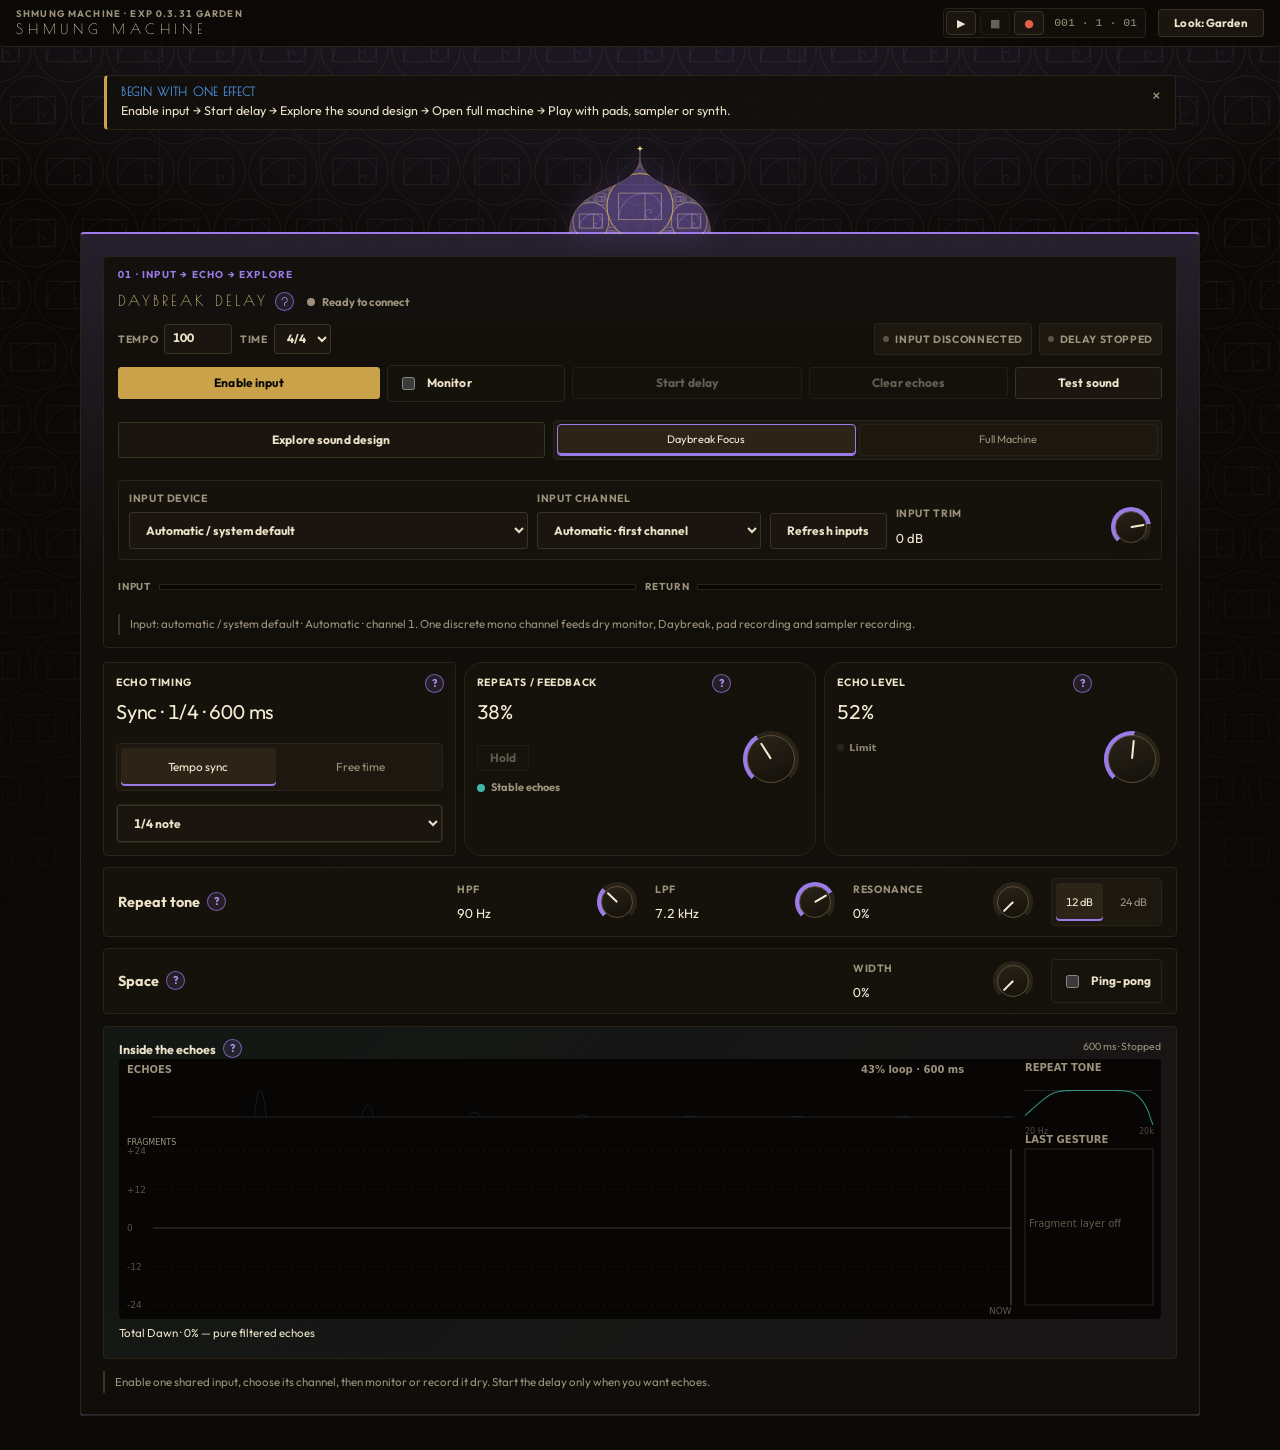
==== commit 5c9a7744: "Live: Shmung Machine EXP 0.3.31 Garden Phone mixer, phone sequencer, phone keyboards, touch wording " ====
--- a/index.html
+++ b/index.html
@@ -2,6 +2,25 @@
 <html lang="en-AU">
 <head>
 <!--
+EXP 0.3.31 — PHONE KEYBOARDS (16 Nov 2026)
+Sampling Keyboard and Synth keys on phones: four octaves (C2–B5) at finger size (about 46 px white keys), roughly one
+octave on screen, with ‹ › octave buttons and the range shown between them. Moves by transform, so a glissando never
+shifts the keyboard.
+
+EXP 0.3.30 — PHONE SEQUENCER (16 Nov 2026)
+On phones the step grid comes first (under the heading and bar selector) with eight steps per screen: narrow row labels,
+snap to each beat group, and a bar with Drums / Sampler / Synth and 1–8 / 9–16 step pages. Settings and the transport box move
+below the grid; its Play/Stop is hidden (the top bar has them); bar copy compacted.
+
+EXP 0.3.29 — TOUCH WORDING + DOUBLE-TAP (16 Nov 2026)
+Help text says tap / double-tap instead of click / double-click. Two quick taps on a knob or the waveform now act as a
+double-click on touch screens (reset a knob, remove a slice marker, reset a fade curve). Guide updated to match.
+
+EXP 0.3.28 — PHONE MIXER (16 Nov 2026)
+On phones the mixer uses narrow upright strips (about four to a screen) with vertical faders and the eight sends as a 2×4
+knob grid; heading compacted and the overview map reduced to one row of Master / Performance / Drums jump buttons. Mixer
+faders now hold the page still while touched, like the knobs (all screens).
+
 EXP 0.3.27 — WIDE SCREENS (16 Nov 2026)
 On external and wide screens the top bar and crown tabs were a fixed 1380 px pinned to the left while the page centred.
 They now span the full width with their contents aligned to the centred page.
@@ -2407,7 +2426,7 @@
 @media(max-width:900px){.sampler-program-actions{grid-template-columns:repeat(3,1fr)}.sampler-transfer-row{grid-template-columns:1fr 1fr}.sampler-program-readout{grid-template-columns:1fr 1fr}}
 @media(max-width:560px){.sampler-program-actions,.sampler-transfer-row,.sampler-program-readout{grid-template-columns:1fr}.sampler-wave-shell canvas{height:132px}}
 </style>
-  <title>Shmung Machine — EXP 0.3.27 Garden</title>
+  <title>Shmung Machine — EXP 0.3.31 Garden</title>
 <style>
 /* Reset 1.18.8 — responsive auto-fit Pad workspace.
    Layout-only checkpoint: the complete 4 × 4 bank and essential waveform workbench
@@ -3740,6 +3759,112 @@
 :root:root:not(.phone) body:not(.daybreak-focus-mode) .topbar,:root:root:not(.phone) body:not(.daybreak-focus-mode) nav.tabs{
   width:auto!important;max-width:none!important;margin-left:0!important;margin-right:0!important;left:0!important;right:0!important;box-sizing:border-box!important;
   padding-left:max(18px,calc((100% - 1380px) / 2 + 18px))!important;padding-right:max(18px,calc((100% - 1380px) / 2 + 18px))!important}
+/* ===== EXP 0.3.28 PHONE MIXER — narrow upright strips, about four to a screen ===== */
+:root:root .mixer-strip .mixer-fader{touch-action:none!important}
+:root:root.phone #tab-mixer .mixer-console-panel{padding:12px 10px!important}
+:root:root.phone #tab-mixer .mixer-console-summary{flex-wrap:nowrap!important;align-items:center!important;margin-bottom:8px!important;gap:8px!important}
+:root:root.phone #tab-mixer .mixer-note .eyebrow{display:none}
+:root:root.phone #tab-mixer .mixer-note h2{font-size:1rem!important;margin:0!important;white-space:nowrap}
+:root:root.phone #tab-mixer .mixer-console-actions{display:flex!important;flex-wrap:nowrap!important;gap:5px!important;margin-left:auto}
+:root:root.phone #tab-mixer .mixer-console-actions .button{min-width:40px!important;width:auto!important;height:36px!important;min-height:36px!important;padding:0 10px!important;font-size:.78rem!important}
+:root:root.phone #tab-mixer .mixer-console-map{display:flex!important;gap:6px!important;margin:0 0 8px!important}
+:root:root.phone #tab-mixer .mixer-map-segment{flex:1 1 0!important;min-height:38px!important;height:38px!important;padding:0 6px!important;display:flex!important;align-items:center;justify-content:center;border-radius:10px!important}
+:root:root.phone #tab-mixer .mixer-map-segment span{display:none!important}
+:root:root.phone #tab-mixer .mixer-map-segment strong{font-size:.8rem!important;margin:0!important}
+:root:root.phone #tab-mixer .mixer-map-status{display:none!important}
+:root:root.phone #tab-mixer .mixer-console-viewport{scroll-snap-type:x proximity;overscroll-behavior-x:contain}
+:root:root.phone #tab-mixer .mixer-console{gap:6px!important;padding:2px 0!important}
+:root:root.phone #tab-mixer .mixer-group-marker{flex:0 0 22px!important;width:22px!important;min-width:22px!important}
+:root:root.phone #tab-mixer .mixer-strip{display:flex!important;flex-direction:column!important;align-items:stretch!important;flex:0 0 84px!important;width:84px!important;min-width:84px!important;max-width:84px!important;
+  min-height:0!important;padding:8px 6px!important;gap:6px!important;grid-template-columns:none!important;scroll-snap-align:start}
+:root:root.phone #tab-mixer .mixer-strip>*{grid-column:auto!important;width:auto!important;max-width:100%!important;min-width:0!important;margin:0!important}
+:root:root.phone #tab-mixer .mixer-channel-head{display:block!important;min-height:30px}
+:root:root.phone #tab-mixer .mixer-channel-head b{display:block;font-size:.72rem!important;line-height:1.15;white-space:nowrap;overflow:hidden;text-overflow:ellipsis}
+:root:root.phone #tab-mixer .mixer-channel-head small{display:block;font-size:.55rem!important;line-height:1.2;white-space:nowrap;overflow:hidden;text-overflow:ellipsis;opacity:.75}
+:root:root.phone #tab-mixer .mixer-channel-colour{display:none!important}
+:root:root.phone #tab-mixer .mixer-pan-control{display:grid!important;justify-items:center;gap:2px!important}
+:root:root.phone #tab-mixer .mixer-pan-control>span{font-size:.55rem!important}
+:root:root.phone #tab-mixer .mixer-level-core{display:grid!important;grid-template-columns:1fr 8px!important;gap:4px!important;height:170px!important}
+:root:root.phone #tab-mixer .mixer-fader-wrap{height:170px!important;display:flex;justify-content:center}
+:root:root.phone #tab-mixer .mixer-fader{writing-mode:vertical-lr!important;direction:rtl!important;width:36px!important;height:166px!important}
+:root:root.phone #tab-mixer .mixer-meter{height:166px!important;width:8px!important}
+:root:root.phone #tab-mixer .mixer-readout{text-align:center;font-size:.66rem!important}
+:root:root.phone #tab-mixer .mixer-buttons{display:grid!important;grid-template-columns:1fr 1fr!important;gap:4px!important}
+:root:root.phone #tab-mixer .mixer-mini{min-height:34px!important;height:34px!important;padding:0!important;font-size:.6rem!important;min-width:0!important}
+:root:root.phone #tab-mixer .mixer-send-grid{display:grid!important;grid-template-columns:1fr 1fr!important;gap:6px 4px!important;justify-items:center}
+:root:root.phone #tab-mixer .mixer-send-cell{display:grid!important;justify-items:center;gap:1px}
+:root:root.phone #tab-mixer .mixer-send-cell output{display:none!important}
+:root:root.phone #tab-mixer .mixer-send-label{font-size:.5rem!important;padding:1px 3px!important;min-height:0!important}
+:root:root.phone #tab-mixer .mixer-rotary{width:32px!important;height:32px!important}
+:root:root.phone #tab-mixer .mixer-edit-pad{min-height:32px!important;height:32px!important;font-size:.6rem!important;padding:0 4px!important}
+:root:root.phone #tab-mixer .mixer-clip-dot{top:6px!important;right:6px!important}
+:root:root.phone.landscape #tab-mixer .mixer-console-map{display:none!important}
+:root:root.phone.landscape #tab-mixer .mixer-level-core,:root:root.phone.landscape #tab-mixer .mixer-fader-wrap{height:140px!important}
+:root:root.phone.landscape #tab-mixer .mixer-fader,:root:root.phone.landscape #tab-mixer .mixer-meter{height:136px!important}
+/* ===== EXP 0.3.30 PHONE SEQUENCER — grid first, eight steps per screen ===== */
+.seq-phone-bar{display:none}
+:root:root.phone #tab-sequencer .seq-header>div:first-child{position:sticky;left:0;z-index:3;background:rgb(22,19,13);align-self:stretch}
+:root:root.phone #tab-sequencer .seq-label{background:rgb(22,19,13)!important}
+:root:root.phone #tab-sequencer .seq-label span{display:none!important}
+:root:root.phone #tab-sequencer .seq-phone-bar .pager button{white-space:nowrap;padding:0 9px;flex:0 0 auto}
+:root:root.phone #tab-sequencer .seq-phone-bar .target button{padding:0 4px}
+:root:root.phone #tab-sequencer .exp-sequence-status{display:flex!important;flex-wrap:wrap!important;align-items:center!important;gap:4px 10px!important;min-height:0!important}
+:root:root.phone #tab-sequencer .exp-sequence-status strong{font-size:.78rem!important}
+:root:root.phone #tab-sequencer .exp-sequence-status span{font-size:.72rem!important}
+:root:root.phone #tab-sequencer .exp-sequence-status label{display:inline-flex!important;flex-direction:row!important;align-items:center!important;gap:6px!important;margin-left:auto!important;font-size:.6rem!important;min-height:0!important}
+:root:root.phone #tab-sequencer #expBarOverview{margin:8px 0 0!important;gap:5px!important;flex-wrap:wrap}
+:root:root.phone #tab-sequencer .exp-bar-button{width:36px!important;height:34px!important;min-height:34px!important}
+:root:root.phone #tab-sequencer .exp-bar-copy label{display:flex!important;flex-direction:row!important;align-items:center!important;gap:6px!important;white-space:nowrap}
+:root:root.phone #tab-sequencer .exp-bar-copy select{height:36px!important;min-height:36px!important;width:auto!important}
+:root:root.phone #tab-sequencer .exp-bar-copy{flex-wrap:wrap!important}
+:root:root.phone #tab-sequencer .exp-bar-copy .button{flex:1 1 100%!important;width:100%!important}
+:root:root.phone #tab-sequencer #sequencerGrid{padding-left:0!important}
+:root:root.phone #tab-sequencer .seq-phone-bar .pager[hidden]{display:none!important}
+:root:root.phone.landscape #tab-sequencer .exp-sequence-navigation{order:6}
+:root:root.phone.landscape #tab-sequencer #velocityLegend{order:7}
+:root:root.phone #tab-sequencer .sequencer-panel{display:flex!important;flex-direction:column!important;gap:10px!important;padding:12px 10px!important}
+:root:root.phone #tab-sequencer .sequencer-panel>.section-heading{order:0;margin:0!important;gap:8px!important}
+:root:root.phone #tab-sequencer .sequencer-panel>.section-heading .eyebrow{display:none}
+:root:root.phone #tab-sequencer .sequencer-panel>.section-heading h2{font-size:1rem!important}
+:root:root.phone #tab-sequencer .inline-controls{display:flex!important;flex-wrap:nowrap!important;gap:5px!important;width:100%}
+:root:root.phone #tab-sequencer .inline-controls .button{flex:1 1 0;min-width:0!important;height:38px!important;min-height:38px!important;padding:0 6px!important;font-size:.72rem!important;white-space:nowrap}
+:root:root.phone #tab-sequencer .exp-sequence-navigation{order:1;padding:8px 10px!important;margin:0!important}
+:root:root.phone #tab-sequencer .exp-bar-copy{display:flex!important;flex-wrap:nowrap!important;align-items:flex-end;gap:6px!important;margin-top:6px!important}
+:root:root.phone #tab-sequencer .exp-bar-copy label{flex:1 1 auto;font-size:.6rem!important}
+:root:root.phone #tab-sequencer .exp-bar-copy .button{flex:0 0 auto;height:36px!important;min-height:36px!important;font-size:.68rem!important;padding:0 8px!important;width:auto!important}
+:root:root.phone #tab-sequencer .seq-phone-bar{order:2;display:flex;align-items:center;gap:6px}
+:root:root.phone #tab-sequencer #velocityLegend{order:3;margin:0!important;padding:6px 10px!important}
+:root:root.phone #tab-sequencer #sequencerGrid{order:4;margin:0!important;padding:6px 4px 8px!important;scroll-snap-type:x mandatory;overscroll-behavior-x:contain}
+:root:root.phone #tab-sequencer .sequence-toolbar{order:5;grid-template-columns:1fr 1fr!important;gap:8px!important;padding:10px!important}
+:root:root.phone #tab-sequencer .sequence-toolbar label{font-size:.62rem!important}
+:root:root.phone #tab-sequencer .sequence-toolbar select{height:36px!important;min-height:36px!important}
+:root:root.phone #tab-sequencer #globalTransportDock{order:6}
+:root:root.phone #tab-sequencer #globalTransportButtons{display:none!important}
+:root:root.phone #tab-sequencer .exp-bar-copy-phone{order:7}
+:root:root.phone #tab-sequencer .seq-row,:root:root.phone #tab-sequencer .seq-header{grid-template-columns:50px repeat(var(--seq-steps,16),31px)!important;column-gap:3px!important}
+:root:root.phone #tab-sequencer .melodic-grid .seq-row,:root:root.phone #tab-sequencer .melodic-grid .seq-header{grid-template-columns:50px repeat(var(--seq-steps,16),31px)!important}
+:root:root.phone #tab-sequencer .seq-label{width:50px!important;min-width:0!important;padding:0 4px!important;overflow:hidden;z-index:3}
+:root:root.phone #tab-sequencer .seq-label strong{font-size:.7rem!important}
+:root:root.phone #tab-sequencer .seq-label span{display:block;font-size:.5rem!important;white-space:nowrap;overflow:hidden;text-overflow:ellipsis}
+:root:root.phone #tab-sequencer .seq-step{min-width:0!important;width:31px!important;height:34px!important;min-height:34px!important}
+:root:root.phone #tab-sequencer .seq-step.group-start{scroll-snap-align:start;scroll-margin-left:54px}
+:root:root.phone #tab-sequencer .sequencer-meter-ribbon{display:none!important}
+.seq-phone-bar .seg{display:flex;flex:1 1 auto;border:1px solid var(--line,rgba(201,162,74,.25));border-radius:10px;overflow:hidden}
+.seq-phone-bar .seg button{flex:1 1 0;min-height:38px;border:0;background:transparent;color:var(--ink,#efe6d2);font:inherit;font-size:.74rem;font-weight:700;padding:0 6px}
+.seq-phone-bar .seg button+button{border-left:1px solid var(--line,rgba(201,162,74,.2))}
+.seq-phone-bar .seg button.active{background:var(--module,#4d8fe0);color:#0d0b07}
+.seq-phone-bar .pager{flex:0 0 auto}
+/* ===== EXP 0.3.31 PHONE KEYBOARDS — finger-sized keys, one octave a screen, ‹ › octave stepping ===== */
+.kb-phone-wrap{display:contents}
+.kb-octave-bar{display:none}
+:root:root.phone .kb-phone-wrap{display:block;overflow:hidden;position:relative;border-radius:12px}
+:root:root.phone .kb-phone-wrap>.keyboard{width:calc(var(--kb-whites,28) * 46px)!important;max-width:none!important;min-width:0!important;height:210px!important;transition:transform .25s ease;will-change:transform}
+:root:root.phone .kb-phone-wrap>.keyboard .key.white{flex:1 1 0!important;min-width:0!important}
+:root:root.phone .kb-phone-wrap>.keyboard .key .key-label{font-size:.62rem!important}
+:root:root.phone .kb-octave-bar{display:flex;align-items:center;gap:8px;margin:8px 0}
+.kb-octave-bar button{min-width:52px;min-height:40px;border-radius:10px;border:1px solid var(--line,rgba(201,162,74,.25));background:transparent;color:var(--ink,#efe6d2);font-size:1.1rem;font-weight:700}
+.kb-octave-bar button:disabled{opacity:.3}
+.kb-octave-bar output{flex:1;text-align:center;font-size:.8rem;font-weight:700;letter-spacing:.08em;color:var(--muted)}
 </style>
 
 </head>
@@ -3749,7 +3874,7 @@
 
   <header class="topbar">
     <div>
-      <div class="eyebrow">SHMUNG MACHINE · EXP 0.3.27 GARDEN</div>
+      <div class="eyebrow">SHMUNG MACHINE · EXP 0.3.31 GARDEN</div>
       <h1>Shmung Machine</h1>
       <p class="subtitle">Interactive instrument · drum machine · sampler · synth · sequencer · Daybreak</p>
     </div>
@@ -4304,9 +4429,9 @@
           <span><i class="velocity-dot soft"></i><b>Soft</b></span>
           <span><i class="velocity-dot medium"></i><b>Medium</b></span>
           <span><i class="velocity-dot hard"></i><b>Hard</b></span>
-          <small>Click a drum step repeatedly to cycle: off → soft → medium → hard.</small>
+          <small>Tap a drum step repeatedly to cycle: off → soft → medium → hard.</small>
         </div>
-        <p id="sequencerHelp" class="lead">Drums: each row controls one pad. Click repeatedly for three velocity levels, or arm Live Record, press Play, and play pads to write medium-velocity steps.</p>
+        <p id="sequencerHelp" class="lead">Drums: each row controls one pad. Tap repeatedly for three velocity levels, or arm Live Record, press Play, and play pads to write medium-velocity steps.</p>
         <div id="sequencerGrid" class="sequencer-grid"></div>
       </article>
     </section>
@@ -4342,7 +4467,7 @@
             <span><i class="legend-meter"></i>Live level</span>
             <span><i class="legend-pre"></i>Pre-fader send</span>
             <span><i class="legend-post"></i>Post-fader send</span>
-            <span>Drag knobs vertically · double-click to reset · tap for exact send controls</span>
+            <span>Drag knobs up or down · double-tap to reset · tap for exact send controls</span>
           </div>
         </article>
       </div>
@@ -4723,7 +4848,7 @@
             <ul>
               <li>Drag the labelled handles: <b>Start</b> and <b>End</b> trim the sound, <b>Fade in</b> / <b>Fade out</b> soften the edges, and the curve handle shapes the fade. The sliders underneath do the same thing.</li>
               <li><b>− / + / Fit</b> zoom in and out; <b>Pan view</b> slides along a long sample.</li>
-              <li><b>Edit</b> lets you move handles. <b>Audition</b> lets you tap anywhere on the waveform to hear it from that point; <b>Stop audition</b> silences it.</li>
+              <li>Double-tap a slice marker to remove it, or a curve handle to reset it. <b>Edit</b> lets you move handles. <b>Audition</b> lets you tap anywhere on the waveform to hear it from that point; <b>Stop audition</b> silences it.</li>
               <li><b>Fade curve</b> (Smooth, Linear, Steep) and <b>Maximum length</b> finish the shape.</li>
             </ul>
             <h4>Slice to pads</h4>
@@ -4803,7 +4928,7 @@
               <li>Tap a send to switch <b>Pre</b> / <b>Post</b>. <b>Post-fader</b> sends follow the fader, so pulling the fader down also pulls down the effect. <b>Pre-fader</b> sends ignore it, so you can fade the dry sound out and leave only the effect.</li>
               <li><b>← →</b> scroll the console; <b>Reset mixer</b> puts everything back; <b>Edit pad</b> jumps to that pad's settings.</li>
             </ul>
-            <p class="sg-tip"><b>Knobs:</b> drag up to turn up, down to turn down. On a touch screen the page holds still while your finger is on a knob.</p>
+            <p class="sg-tip"><b>Knobs and faders:</b> drag up to turn up, down to turn down; double-tap a knob to reset it. On a touch screen the page holds still while your finger is on one.</p>
             <button class="button sg-go" type="button" data-go="mixer">Take me to the Mixer</button>
           </div>
         </details>
@@ -4871,7 +4996,8 @@
           <div class="sg-body">
             <ul>
               <li>The modules live in the <b>crown bar</b> along the bottom, or down the left side when you turn the phone sideways. The slim bar at the top holds <b>Play</b>, <b>Stop</b>, <b>Record</b>, <b>MIDI</b> and <b>Project</b>.</li>
-              <li><b>Knobs:</b> drag up or down. The page stays still while your finger is on one, so you can turn it without scrolling away.</li>
+              <li><b>Knobs:</b> drag up or down; double-tap to reset. The page stays still while your finger is on a knob or fader, so you can turn it without scrolling away.</li>
+              <li><b>Keyboards</b> show about an octave at a time; <b>‹ ›</b> under the keys step through four octaves. The <b>Sequencer</b> shows eight steps at a time, with <b>1–8 / 9–16</b> and <b>Drums · Sampler · Synth</b> buttons above the grid. The <b>Mixer</b> shows narrow strips; swipe sideways for more channels.</li>
               <li><b>Sound:</b> tap the page once to wake it. iPhone plays with the silent switch on. Bluetooth headphones add a small delay; wired is tighter.</li>
               <li><b>Mic:</b> allow microphone access when asked, and use headphones with Daybreak to avoid feedback.</li>
               <li><b>Home screen:</b> in Safari, tap Share → <b>Add to Home Screen</b>. It then opens full-screen like an app.</li>
@@ -4954,7 +5080,7 @@
   </main>
 
   <footer>
-    <span>Shmung Machine · EXP 0.3.27 Garden</span>
+    <span>Shmung Machine · EXP 0.3.31 Garden</span>
     <span>No login · no cloud upload · audio remains on the device</span>
   </footer>
 
@@ -6060,7 +6186,7 @@
     $("sliceAssignBtn").disabled=!source.buffer||count<2;$("sliceUndoBtn").disabled=!state.slice.undo;
     const selected=regions[clamp(state.slice.selectedSlice,0,Math.max(0,regions.length-1))];
     $("sliceSelection").innerHTML=selected?`<strong>Slice ${selected.index+1}</strong> · ${formatDurationSeconds(selected.endSeconds-selected.startSeconds)}`:`<strong>Slice 1</strong> · whole selection`;
-    $("sliceInstructions").textContent=state.slice.mode==="manual"?"Press Play, then tap any drum pad at each desired chop point. You can also click the waveform; drag markers to refine and double-click one to remove it.":state.slice.mode==="regions"?"Choose a region count, build the grid, then drag any purple marker to phrase the slices musically.":"Sensitivity finds attacks; minimum spacing prevents double-triggers. Drag markers, double-click to remove, then preview the mapping on the pads.";
+    $("sliceInstructions").textContent=state.slice.mode==="manual"?"Press Play, then tap any drum pad at each desired chop point. You can also tap the waveform; drag markers to refine and double-tap one to remove it.":state.slice.mode==="regions"?"Choose a region count, build the grid, then drag any purple marker to phrase the slices musically.":"Sensitivity finds attacks; minimum spacing prevents double-triggers. Drag markers, double-tap to remove, then preview the mapping on the pads.";
     $("waveformCanvas").classList.toggle("slice-editing",state.slice.mode==="manual");
     updatePadAccordionSummaries();
   }
@@ -6190,7 +6316,7 @@
     if(state.sampleEditorDrag)return;expStopAudition();expWaveView.mode=mode;
     for(const m of ['edit','audition']){const b=$('expWave'+(m==='edit'?'Edit':'Audition'));b.setAttribute('aria-pressed',String(mode===m));b.classList.toggle('active',mode===m);}
     $('waveformCanvas').style.cursor=mode==='audition'?'crosshair':'';
-    $('expWaveModeHelp').textContent=mode==='audition'?'Click or tap to hear from that position within the trim. Escape stops audition.':'Drag trim, fade, curve or slice handles. Manual slices: tap empty space to add a marker.';
+    $('expWaveModeHelp').textContent=mode==='audition'?'Tap to hear from that position within the trim. Stop audition (or Escape) silences it.':'Drag trim, fade, curve or slice handles. Manual slices: tap empty space to add a marker.';
   }
   function expSetNative(id,value){
     const el=$(id),min=Number(el.min),max=Number(el.max),step=Number(el.step)||1;
@@ -6706,7 +6832,8 @@
     let startMidi = 48, endMidi = 71;
     if (sourceType === "synth" || sourceType === "sample") {
       const viewportWidth = Math.max(container.clientWidth || 0, window.innerWidth || 0);
-      const octaves = viewportWidth >= 1580 ? 5 : viewportWidth >= 1180 ? 4 : viewportWidth >= 860 ? 3 : 2;
+      const phoneKeys = matchMedia('(max-width: 760px), (max-height: 500px) and (pointer: coarse)').matches && new URLSearchParams(location.search).get('layout') !== 'desktop';
+      const octaves = phoneKeys ? 4 : viewportWidth >= 1580 ? 5 : viewportWidth >= 1180 ? 4 : viewportWidth >= 860 ? 3 : 2; /* EXP 0.3.31: phones get 4 octaves to step through */
       startMidi = octaves >= 4 ? 36 : 48;
       endMidi = startMidi + octaves * 12 - 1;
     }
@@ -6997,12 +7124,12 @@
     const meterRibbon=document.createElement("div");meterRibbon.className="sequencer-meter-ribbon";meterRibbon.innerHTML=`<strong>${info.signature}</strong><span>${info.grouping}</span><span>${len} sixteenth-note steps</span>`;grid.appendChild(meterRibbon);
     const groupStarts=new Set(info.groups),head=document.createElement("div");head.className="seq-header";head.innerHTML="<div></div>"+Array.from({length:len},(_,i)=>`<div class="seq-header-cell ${i%info.beatSteps===0?'beat-start':''} ${groupStarts.has(i)?'group-start':''}">${i+1}</div>`).join("");grid.appendChild(head);
     if(target==="drums"){
-      state.pattern.forEach((row,padIndex)=>{const rowEl=document.createElement("div");rowEl.className="seq-row";const label=document.createElement("div");label.className="seq-label";label.innerHTML=`<strong>${String(padIndex+1).padStart(2,"0")}</strong><span>${state.pads[padIndex].name}</span>`;rowEl.appendChild(label);for(let step=0;step<len;step++){const rawVelocity=row[offset+step],velocity=normaliseStepVelocity(rawVelocity),b=document.createElement("button");b.className=`seq-step ${step%info.beatSteps===0?"beat":""} ${groupStarts.has(step)?"group-start":""}`;b.dataset.velocity=String(velocity);b.dataset.pad=padIndex;b.dataset.step=timeOffset+step;b.setAttribute("aria-label",`${state.pads[padIndex].name}, step ${step+1}, ${velocityName(velocity)} velocity`);b.title=`${velocityName(velocity)} velocity · click to cycle`;b.onclick=()=>{state.pattern[padIndex][offset+step]=nextStepVelocity(state.pattern[padIndex][offset+step]);renderSequencer();};rowEl.appendChild(b);}grid.appendChild(rowEl);});
+      state.pattern.forEach((row,padIndex)=>{const rowEl=document.createElement("div");rowEl.className="seq-row";const label=document.createElement("div");label.className="seq-label";label.innerHTML=`<strong>${String(padIndex+1).padStart(2,"0")}</strong><span>${state.pads[padIndex].name}</span>`;rowEl.appendChild(label);for(let step=0;step<len;step++){const rawVelocity=row[offset+step],velocity=normaliseStepVelocity(rawVelocity),b=document.createElement("button");b.className=`seq-step ${step%info.beatSteps===0?"beat":""} ${groupStarts.has(step)?"group-start":""}`;b.dataset.velocity=String(velocity);b.dataset.pad=padIndex;b.dataset.step=timeOffset+step;b.setAttribute("aria-label",`${state.pads[padIndex].name}, step ${step+1}, ${velocityName(velocity)} velocity`);b.title=`${velocityName(velocity)} velocity · tap to cycle`;b.onclick=()=>{state.pattern[padIndex][offset+step]=nextStepVelocity(state.pattern[padIndex][offset+step]);renderSequencer();};rowEl.appendChild(b);}grid.appendChild(rowEl);});
     }else{
       const base=(state.sequence.octave+1)*12,data=state.sequence[target];for(let n=11;n>=0;n--){const midi=base+n,row=document.createElement("div");row.className="seq-row";const label=document.createElement("div");label.className="seq-label";label.innerHTML=`<strong>${noteNames[n]}</strong><span>${Math.floor(midi/12)-1}</span>`;row.appendChild(label);for(let step=0;step<len;step++){const b=document.createElement("button");b.className=`seq-step ${step%info.beatSteps===0?"beat":""} ${groupStarts.has(step)?"group-start":""} ${data[offset+step]===midi?"note-on":""}`;b.dataset.step=timeOffset+step;b.dataset.midi=midi;b.onclick=()=>{data[offset+step]=data[offset+step]===midi?null:midi;renderSequencer();};row.appendChild(b);}grid.appendChild(row);}
     }
     expRenderBars();
-    $("sequencerHelp").textContent=(target==="drums"?"Drums: click each step repeatedly to cycle Off → Soft → Medium → Hard. ":`${target==="sampler"?"Sampler":"Synth"}: one note per step. `)+`Bar ${bar+1} of ${state.sequence.bars} · ${info.signature}: ${len} sixteenth-note steps, grouped ${info.grouping}.`;
+    $("sequencerHelp").textContent=(target==="drums"?"Drums: tap each step repeatedly to cycle Off → Soft → Medium → Hard. ":`${target==="sampler"?"Sampler":"Synth"}: one note per step. `)+`Bar ${bar+1} of ${state.sequence.bars} · ${info.signature}: ${len} sixteenth-note steps, grouped ${info.grouping}.`;
   }
 
   function secondsPerStep(){return 60/state.tempo/4;}
@@ -8452,7 +8579,7 @@
       const previous=state.sampleEditorHover?.name||"";state.sampleEditorHover=target?{type:target.type,name:target.name,label:target.label}:null;
       canvas.classList.remove("editor-hover-trim","editor-hover-slice","editor-hover-fade","editor-hover-curve","editor-hover-body");
       if(target)canvas.classList.add(`editor-hover-${target.type}`);else if(state.slice.mode==="manual")canvas.classList.add("editor-hover-body");
-      canvas.title=target?`${target.label} · drag to adjust`:state.slice.mode==="manual"?"Click the waveform to add a slice marker":"Waveform display";
+      canvas.title=target?`${target.label} · drag to adjust`:state.slice.mode==="manual"?"Tap the waveform to add a slice marker":"Waveform display";
       if(label)label.textContent=target?`${target.label} · drag to adjust`:state.slice.mode==="manual"?"Tap empty waveform space to add a slice":"Touch or drag a labelled handle";
       if(previous!==(state.sampleEditorHover?.name||""))drawWaveform(state.pads[state.selectedPad]);
     };
@@ -9673,7 +9800,7 @@
       btn.innerHTML='<i></i>'; btn.setAttribute('role','slider');
       const name=(input.getAttribute('aria-label')||(host.firstChild&&host.firstChild.textContent)||id).trim();
       btn.setAttribute('aria-label',name); btn.setAttribute('aria-valuemin',input.min||'0'); btn.setAttribute('aria-valuemax',input.max||'100');
-      btn.title='Drag up/down · double-click to reset';
+      btn.title='Drag up or down · double-tap to reset';
       input.classList.add('pro-knobbed'); host.classList.add('has-pro-knob'); if(size==='cell')host.classList.add('knob-cell'); input.insertAdjacentElement('beforebegin',btn); input._proKnob=btn; knobVisual(btn,input);
       input.addEventListener('input',()=>knobVisual(btn,input));
       let drag=null;
@@ -9801,5 +9928,70 @@
   root.querySelectorAll('.sg-chips a').forEach(a=>a.addEventListener('click',e=>{e.preventDefault();const t=document.querySelector(a.getAttribute('href'));if(!t)return;if(q.value){q.value='';run();}t.open=true;t.scrollIntoView({behavior:'smooth',block:'start'});}));
 })();
 </script>
+<script>
+/* EXP 0.3.29: double-tap = double-click on touch screens, for knobs and the waveform (reset a knob, remove a slice marker,
+   reset a fade curve). iPhone doesn't send a reliable dblclick from these, so two taps within 320 ms are turned into one. */
+(()=>{const SEL='.mixer-rotary,.pro-knob,.fx-knob,[data-rotary-for],#waveformCanvas';let last=null,synthAt=0;
+  document.addEventListener('pointerup',e=>{if(e.pointerType!=='touch')return;const el=e.target.closest?.(SEL);if(!el){last=null;return;}
+    const now=performance.now();
+    if(last&&last.el===el&&now-last.t<320&&Math.hypot(e.clientX-last.x,e.clientY-last.y)<28){last=null;synthAt=now;
+      el.dispatchEvent(new MouseEvent('dblclick',{bubbles:true,cancelable:true,clientX:e.clientX,clientY:e.clientY,view:window}));}
+    else last={el,t:now,x:e.clientX,y:e.clientY};},true);
+  document.addEventListener('dblclick',e=>{if(e.isTrusted&&performance.now()-synthAt<450&&e.target.closest?.(SEL))e.stopImmediatePropagation();},true);
+})();
+</script>
+<script>
+/* EXP 0.3.30: phone sequencer bar — target switch and step pages (8 steps each), kept in step with the real controls */
+(()=>{const grid=document.getElementById('sequencerGrid'),sel=document.getElementById('sequenceTarget');if(!grid||!sel)return;
+  const bar=document.createElement('div');bar.className='seq-phone-bar';
+  bar.innerHTML='<div class="seg target" role="group" aria-label="Sequence target"><button type="button" data-t="drums">Drums</button><button type="button" data-t="sampler">Sampler</button><button type="button" data-t="synth">Synth</button></div><div class="seg pager" role="group" aria-label="Steps shown"></div>';
+  grid.parentElement.insertBefore(bar,grid);
+  const tgt=bar.querySelector('.target'),pager=bar.querySelector('.pager');
+  [...tgt.children].forEach(b=>{const o=[...sel.options].find(o=>o.value===b.dataset.t||o.textContent.toLowerCase().startsWith(b.dataset.t.slice(0,4)));if(o)b.dataset.v=o.value;else b.remove();});
+  const steps=()=>[...(grid.querySelector('.seq-row')?.querySelectorAll('.seq-step')||[])];
+  const pitch=()=>{const st=steps();return st.length>1?st[1].offsetLeft-st[0].offsetLeft:34;};
+  let per=8;
+  const fit=()=>{if(!grid.clientWidth)return per;const pt=pitch()||34;const room=grid.clientWidth-54;const n=steps().length||16;let k=Math.floor(room/pt);k=k>=n?n:Math.max(4,k-k%4);return k;};
+  function syncTarget(){[...tgt.children].forEach(b=>b.classList.toggle('active',b.dataset.v===sel.value));}
+  function buildPager(){const n=steps().length;grid.style.setProperty('--seq-steps',n||16);per=fit();const pages=Math.max(1,Math.ceil(n/per));
+    const key=n+'/'+per;if(pager.dataset.n===key){markPage();return;}pager.dataset.n=key;pager.innerHTML='';
+    for(let k=0;k<pages;k++){const b=document.createElement('button');b.type='button';b.textContent=(k*per+1)+'–'+Math.min(n,(k+1)*per);b.dataset.p=k;pager.append(b);}
+    pager.hidden=pages<2;markPage();}
+  function markPage(){const p=Math.round(grid.scrollLeft/(pitch()*per));[...pager.children].forEach(b=>b.classList.toggle('active',+b.dataset.p===p));}
+  tgt.addEventListener('click',e=>{const b=e.target.closest('button');if(!b)return;sel.value=b.dataset.v;sel.dispatchEvent(new Event('input',{bubbles:true}));sel.dispatchEvent(new Event('change',{bubbles:true}));syncTarget();});
+  pager.addEventListener('click',e=>{const b=e.target.closest('button');if(!b)return;grid.scrollTo({left:+b.dataset.p*pitch()*per,behavior:'smooth'});});
+  grid.addEventListener('scroll',()=>{clearTimeout(grid._pg);grid._pg=setTimeout(markPage,80);},{passive:true});
+  sel.addEventListener('change',()=>{syncTarget();setTimeout(buildPager,0);});
+  new MutationObserver(()=>buildPager()).observe(grid,{childList:true});
+  new ResizeObserver(()=>{if(!grid.clientWidth)return;clearTimeout(grid._rs);grid._rs=setTimeout(buildPager,60);}).observe(grid);
+  syncTarget();buildPager();
+})();
+</script>
+<script>
+/* EXP 0.3.31: phone keyboards — wrap each in a viewport the width of the screen, step by octave with ‹ ›.
+   Uses a transform (not scrolling) so a glissando across the keys never moves the keyboard. */
+(()=>{const ids=['sampleKeyboard','synthKeyboard'];const names=['C','C♯','D','D♯','E','F','F♯','G','G♯','A','A♯','B'];
+  function setup(id){const kb=document.getElementById(id);if(!kb||kb.dataset.phoneWrap)return !!kb?.dataset.phoneWrap;
+    const whites=[...kb.querySelectorAll('.key.white')];if(!whites.length)return false;kb.dataset.phoneWrap='1';
+    const wrap=document.createElement('div');wrap.className='kb-phone-wrap';kb.parentNode.insertBefore(wrap,kb);wrap.append(kb);
+    kb.style.setProperty('--kb-whites',whites.length);
+    const bar=document.createElement('div');bar.className='kb-octave-bar';bar.innerHTML='<button type="button" aria-label="Octave down">‹</button><output></output><button type="button" aria-label="Octave up">›</button>';
+    wrap.parentNode.insertBefore(bar,wrap.nextSibling);
+    const [dn,up]=bar.querySelectorAll('button'),out=bar.querySelector('output');
+    const cs=whites.map((k,i)=>({i,m:+k.dataset.midi})).filter(o=>o.m%12===0);
+    let at=Math.max(0,cs.findIndex(o=>o.m===48));if(at<0)at=0;
+    function show(){if(!document.documentElement.classList.contains('phone')){kb.style.transform='';return;}
+      const kw=whites[0].getBoundingClientRect().width||46;const view=wrap.clientWidth||kw*8;const total=kw*whites.length;
+      let x=cs[at].i*kw;x=Math.min(x,Math.max(0,total-view));kb.style.transform=`translateX(${-x}px)`;
+      const first=cs[at].m,lastVis=whites[Math.min(whites.length-1,cs[at].i+Math.floor(view/kw)-1)].dataset.midi;
+      out.textContent=`${names[first%12]}${Math.floor(first/12)-1} – ${names[lastVis%12]}${Math.floor(lastVis/12)-1}`;
+      dn.disabled=at===0;up.disabled=at===cs.length-1;}
+    dn.addEventListener('click',()=>{if(at>0){at--;show();}});up.addEventListener('click',()=>{if(at<cs.length-1){at++;show();}});
+    new ResizeObserver(show).observe(wrap);new MutationObserver(show).observe(document.documentElement,{attributes:true,attributeFilter:['class']});
+    show();return true;}
+  let tries=0;const go=()=>{const done=ids.map(setup).every(Boolean);if(!done&&tries++<40)setTimeout(go,150);};
+  if(document.readyState==='loading')addEventListener('DOMContentLoaded',go);else go();
+})();
+</script>
 </body>
 </html>
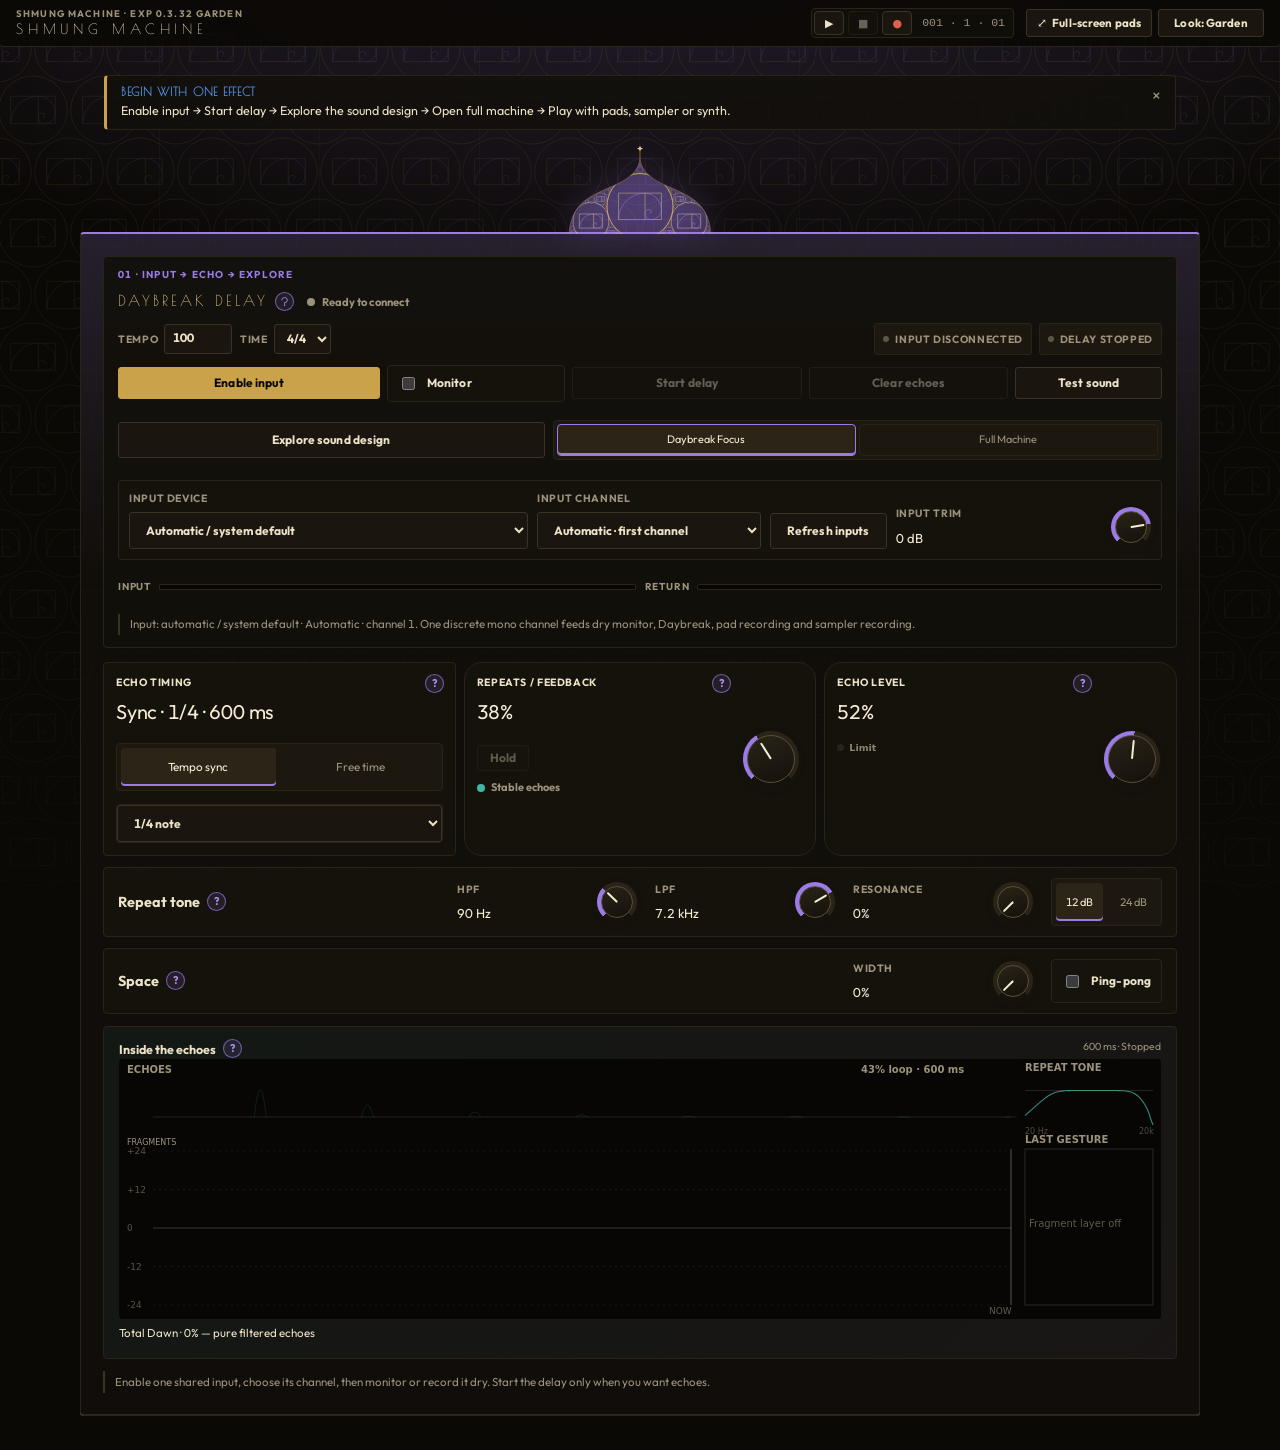
==== commit e7f35d1a: "Live: Shmung Machine EXP 0.3.32 Garden — full-screen pads Co-Authored-By: Claude Opus 5.5 <noreply@a" ====
--- a/index.html
+++ b/index.html
@@ -2,6 +2,12 @@
 <html lang="en-AU">
 <head>
 <!--
+EXP 0.3.32 — FULL-SCREEN PADS (17 Nov 2026)
+New ⤢ Pads button in the top bar (every tab, laptop, iPad and phone): the whole screen becomes the 16 pads, 4 × 4, sized to
+the window in any orientation. The page is locked while it's open: no scrolling, zooming or text selection, so every touch
+plays. Slim bar keeps Play / Stop and Exit (Esc also leaves). Uses the browser's true full screen where it exists (laptop,
+iPad) and keeps the screen awake. On iPhone it fills the window; Add to Home Screen hides Safari's bars too.
+
 EXP 0.3.31 — PHONE KEYBOARDS (16 Nov 2026)
 Sampling Keyboard and Synth keys on phones: four octaves (C2–B5) at finger size (about 46 px white keys), roughly one
 octave on screen, with ‹ › octave buttons and the range shown between them. Moves by transform, so a glissando never
@@ -2426,7 +2432,7 @@
 @media(max-width:900px){.sampler-program-actions{grid-template-columns:repeat(3,1fr)}.sampler-transfer-row{grid-template-columns:1fr 1fr}.sampler-program-readout{grid-template-columns:1fr 1fr}}
 @media(max-width:560px){.sampler-program-actions,.sampler-transfer-row,.sampler-program-readout{grid-template-columns:1fr}.sampler-wave-shell canvas{height:132px}}
 </style>
-  <title>Shmung Machine — EXP 0.3.31 Garden</title>
+  <title>Shmung Machine — EXP 0.3.32 Garden</title>
 <style>
 /* Reset 1.18.8 — responsive auto-fit Pad workspace.
    Layout-only checkpoint: the complete 4 × 4 bank and essential waveform workbench
@@ -3874,7 +3880,7 @@
 
   <header class="topbar">
     <div>
-      <div class="eyebrow">SHMUNG MACHINE · EXP 0.3.31 GARDEN</div>
+      <div class="eyebrow">SHMUNG MACHINE · EXP 0.3.32 GARDEN</div>
       <h1>Shmung Machine</h1>
       <p class="subtitle">Interactive instrument · drum machine · sampler · synth · sequencer · Daybreak</p>
     </div>
@@ -3930,6 +3936,7 @@
     </div>
         </div>
       </details>
+      <button id="padStageBtn" class="button ghost pad-stage-trigger" type="button" aria-haspopup="dialog" title="Full-screen pads: the whole screen becomes the 16 pads. Esc or Exit to leave."><span aria-hidden="true">⤢</span> <span class="pst-long">Full-screen pads</span><span class="pst-short">Pads</span></button>
       <div id="themePickerWrap" class="theme-picker-wrap top-right-theme-picker">
         <button id="lookBtn" class="button ghost theme-picker-trigger" type="button" aria-haspopup="true" aria-expanded="false">Look: Sky</button>
         <div id="themePicker" class="theme-picker" role="menu" aria-label="Choose visual theme" hidden>
@@ -4832,6 +4839,7 @@
             <ul>
               <li>16 pads in four colour rows. Tap to play. The last pad you tapped is the <b>selected pad</b>; everything below edits that one.</li>
               <li><b>Optional drum kit:</b> 707-, 808- and 909-inspired kits are generated right in the browser. <b>Load kit to all pads</b> replaces all 16 pads.</li>
+              <li><b>⤢ Full-screen pads</b> (top bar, on every tab) turns the whole screen into the 16 pads. The page is locked while it's open, so you can't scroll or zoom by accident. Play and Stop stay at the top; <b>Exit</b> or <b>Esc</b> brings everything back.</li>
             </ul>
             <h4>Shape the selected pad</h4>
             <dl>
@@ -5000,6 +5008,7 @@
               <li><b>Keyboards</b> show about an octave at a time; <b>‹ ›</b> under the keys step through four octaves. The <b>Sequencer</b> shows eight steps at a time, with <b>1–8 / 9–16</b> and <b>Drums · Sampler · Synth</b> buttons above the grid. The <b>Mixer</b> shows narrow strips; swipe sideways for more channels.</li>
               <li><b>Sound:</b> tap the page once to wake it. iPhone plays with the silent switch on. Bluetooth headphones add a small delay; wired is tighter.</li>
               <li><b>Mic:</b> allow microphone access when asked, and use headphones with Daybreak to avoid feedback.</li>
+              <li><b>Full-screen pads:</b> tap <b>⤢ Pads</b> in the top bar and the whole screen becomes the 16 pads, upright or sideways. Nothing scrolls or zooms until you tap <b>Exit</b>. On iPad it goes properly full-screen; on iPhone, Safari's own bars stay unless you open Shmung from the home screen.</li>
               <li><b>Home screen:</b> in Safari, tap Share → <b>Add to Home Screen</b>. It then opens full-screen like an app.</li>
               <li>Phones always use the Garden look. Other looks are available on a computer.</li>
               <li>Web MIDI doesn't work in Safari on iPhone or iPad. Use a computer with Chrome or Edge for MIDI controllers.</li>
@@ -5080,7 +5089,7 @@
   </main>
 
   <footer>
-    <span>Shmung Machine · EXP 0.3.31 Garden</span>
+    <span>Shmung Machine · EXP 0.3.32 Garden</span>
     <span>No login · no cloud upload · audio remains on the device</span>
   </footer>
 
@@ -9993,5 +10002,154 @@
   if(document.readyState==='loading')addEventListener('DOMContentLoaded',go);else go();
 })();
 </script>
+
+<style id="padStageStyles">
+/* ===== EXP 0.3.32 FULL-SCREEN PADS — the whole window becomes the 16 pads ===== */
+.pad-stage-trigger .pst-short{display:none}
+:root body .top-actions>#padStageBtn:not(#x1):not(#x2):not(#x3){display:inline-flex!important;align-items:center;justify-content:center;gap:5px;width:auto!important;flex:0 0 auto!important;white-space:nowrap!important}
+:root:root.phone .top-actions #padStageBtn{height:40px!important;min-height:40px!important;padding:0 10px!important;font-size:13px!important;white-space:nowrap;flex:0 0 auto;display:inline-flex;align-items:center;gap:4px}
+:root:root.phone #padStageBtn .pst-long{display:none}
+:root:root.phone #padStageBtn .pst-short{display:inline}
+html.pad-stage-on,html.pad-stage-on body{overflow:hidden!important;overscroll-behavior:none!important;height:100%}
+.pad-stage{position:fixed;inset:0;z-index:2147483000;display:flex;flex-direction:column;width:100vw;height:100vh;height:100dvh;box-sizing:border-box;
+  padding:env(safe-area-inset-top,0px) env(safe-area-inset-right,0px) env(safe-area-inset-bottom,0px) env(safe-area-inset-left,0px);
+  background:var(--app-bg,var(--paper,#0b0906));color:var(--ink);touch-action:none;overscroll-behavior:none;
+  -webkit-user-select:none;user-select:none;-webkit-touch-callout:none;-webkit-tap-highlight-color:transparent}
+.pad-stage[hidden]{display:none!important}
+.pad-stage:focus{outline:none}
+.pad-stage-bar{flex:0 0 auto;display:flex;align-items:center;gap:8px;min-height:44px;padding:4px 10px}
+.pad-stage-title{flex:1 1 auto;min-width:0;font:600 .72rem/1 "Outfit",system-ui,sans-serif;letter-spacing:.16em;text-transform:uppercase;color:var(--muted);white-space:nowrap;overflow:hidden;text-overflow:ellipsis}
+.pad-stage-bar button{min-width:44px;height:36px;padding:0 12px;border:1px solid var(--line-strong,var(--line));border-radius:8px;background:var(--control-bg,var(--surface-2));color:var(--ink);font:600 .8rem/1 system-ui,sans-serif;cursor:pointer;touch-action:manipulation}
+.pad-stage-bar button:hover{background:var(--control-hover,var(--surface-3))}
+.pad-stage-bar .pad-stage-play.running{background:var(--c-green,#6fbf5a);border-color:var(--c-green,#6fbf5a);color:#fff}
+.pad-stage-bar .pad-stage-exit{margin-left:6px}
+.pad-stage-slot{flex:1 1 auto;min-height:0;display:flex;padding:0 clamp(6px,1.2vmin,14px) clamp(6px,1.2vmin,14px)}
+#padStage #padGrid{flex:1 1 auto;width:100%;height:100%;margin:0;grid-template-columns:repeat(4,minmax(0,1fr))!important;grid-template-rows:repeat(4,minmax(0,1fr))!important;gap:clamp(5px,1.3vmin,14px)!important;touch-action:none}
+#padStage #padGrid .pad{aspect-ratio:auto!important;width:100%!important;height:100%!important;min-height:0!important;max-height:none!important;
+  padding:clamp(6px,1.4vmin,16px)!important;border-radius:clamp(9px,2vmin,22px)!important;touch-action:none!important;overflow:hidden}
+#padStage #padGrid .pad:hover{transform:none}
+#padStage #padGrid .pad-number{font-size:clamp(.55rem,1.5vmin,.85rem)!important}
+#padStage #padGrid .pad-name{margin-top:clamp(3px,1vmin,12px)!important;font-size:clamp(.66rem,2.3vmin,1.3rem)!important;line-height:1.1!important}
+#padStage #padGrid .pad-meta{left:clamp(6px,1.4vmin,16px)!important;right:clamp(6px,1.4vmin,16px)!important;bottom:clamp(5px,1.2vmin,14px)!important;font-size:clamp(.5rem,1.4vmin,.78rem)!important}
+:root[data-theme="garden"] #padStage .pad::after{left:16%;right:16%;top:18%;bottom:18%;width:auto;height:auto;aspect-ratio:auto;transform:none}
+:root[data-theme="garden"] #padStage .pad:active::after,:root[data-theme="garden"] #padStage .pad.playing::after,:root[data-theme="garden"] #padStage .pad.hit::after{transform:scale(1.06)}
+@media (max-height:420px){.pad-stage-bar{min-height:36px;padding:2px 10px}.pad-stage-bar button{height:30px}#padStage #padGrid .pad-meta{display:none}}
+</style>
+
+<script>
+/* EXP 0.3.32 — Full-screen pads. Moves the live #padGrid (same buttons, same handlers) into a fixed stage that fills the
+   window, locks scrolling/zooming, asks for true full screen where the browser allows (laptop, iPad) and a screen wake lock. */
+(() => {
+  const go = () => {
+    const btn = document.getElementById('padStageBtn');
+    const grid = document.getElementById('padGrid');
+    if (!btn || !grid) return;
+    const root = document.documentElement;
+
+    const stage = document.createElement('div');
+    stage.id = 'padStage';
+    stage.className = 'pad-stage';
+    stage.hidden = true;
+    stage.tabIndex = -1;
+    stage.setAttribute('role', 'dialog');
+    stage.setAttribute('aria-modal', 'true');
+    stage.setAttribute('aria-label', 'Full-screen pads');
+    stage.innerHTML = '<div class="pad-stage-bar"><span class="pad-stage-title">Shmung · Pads</span>' +
+      '<button type="button" class="pad-stage-play" aria-label="Play" title="Play">▶</button>' +
+      '<button type="button" class="pad-stage-stop" aria-label="Stop" title="Stop">■</button>' +
+      '<button type="button" class="pad-stage-exit" title="Leave full-screen pads (Esc)">Exit ✕</button></div>' +
+      '<div class="pad-stage-slot"></div>';
+    document.body.appendChild(stage);
+    const slot = stage.querySelector('.pad-stage-slot');
+    const playBtn = stage.querySelector('.pad-stage-play');
+    const stopBtn = stage.querySelector('.pad-stage-stop');
+    const exitBtn = stage.querySelector('.pad-stage-exit');
+
+    let home = null, open = false, wentFullscreen = false, wakeLock = null, tpObserver = null, savedScroll = 0;
+
+    const transport = () => document.querySelector('.pro-transport');
+    const syncTransport = () => {
+      const tp = transport();
+      playBtn.classList.toggle('running', !!tp?.classList.contains('running'));
+    };
+    playBtn.addEventListener('click', () => transport()?.querySelector('.pro-tp-play')?.click());
+    stopBtn.addEventListener('click', () => transport()?.querySelector('.pro-tp-stop')?.click());
+
+    const fsElement = () => document.fullscreenElement || document.webkitFullscreenElement || null;
+    const requestFs = () => {
+      const fn = root.requestFullscreen || root.webkitRequestFullscreen;
+      if (!fn) return;
+      try {
+        const r = fn.call(root, { navigationUI: 'hide' });
+        wentFullscreen = true;
+        if (r && r.catch) r.catch(() => { wentFullscreen = false; });
+      } catch { wentFullscreen = false; }
+    };
+    const exitFs = () => {
+      if (!fsElement()) return;
+      const fn = document.exitFullscreen || document.webkitExitFullscreen;
+      try { const r = fn?.call(document); if (r && r.catch) r.catch(() => {}); } catch {}
+    };
+    const lockWake = async () => {
+      try { if ('wakeLock' in navigator && document.visibilityState === 'visible') { wakeLock = await navigator.wakeLock.request('screen'); wakeLock.addEventListener?.('release', () => { wakeLock = null; }); } } catch {}
+    };
+    const releaseWake = () => { try { wakeLock?.release(); } catch {} wakeLock = null; };
+
+    // Nothing inside the stage may scroll, zoom, select or open a menu.
+    const block = e => { if (open) e.preventDefault(); };
+    stage.addEventListener('touchmove', block, { passive: false });
+    for (const ev of ['gesturestart', 'gesturechange', 'gestureend', 'dblclick', 'contextmenu', 'selectstart', 'dragstart']) stage.addEventListener(ev, block, { passive: false });
+    stage.addEventListener('wheel', block, { passive: false });
+
+    function enter() {
+      if (open) return;
+      open = true;
+      savedScroll = window.scrollY;
+      home = document.createComment('padGrid home');
+      grid.parentNode.insertBefore(home, grid);
+      slot.appendChild(grid);
+      stage.hidden = false;
+      root.classList.add('pad-stage-on');
+      btn.setAttribute('aria-expanded', 'true');
+      document.querySelectorAll('details.system-menu[open]').forEach(d => d.removeAttribute('open'));
+      requestFs();
+      lockWake();
+      syncTransport();
+      const tp = transport();
+      if (tp && 'MutationObserver' in window) { tpObserver = new MutationObserver(syncTransport); tpObserver.observe(tp, { attributes: true, attributeFilter: ['class'] }); }
+      try { stage.focus({ preventScroll: true }); } catch {}
+    }
+
+    function leave() {
+      if (!open) return;
+      open = false;
+      if (home && home.parentNode) { home.parentNode.insertBefore(grid, home); home.remove(); }
+      home = null;
+      stage.hidden = true;
+      root.classList.remove('pad-stage-on');
+      btn.setAttribute('aria-expanded', 'false');
+      tpObserver?.disconnect(); tpObserver = null;
+      releaseWake();
+      if (wentFullscreen) { wentFullscreen = false; exitFs(); }
+      window.scrollTo(0, savedScroll);
+      window.dispatchEvent(new Event('resize'));
+      try { btn.focus({ preventScroll: true }); } catch {}
+    }
+
+    btn.addEventListener('click', () => open ? leave() : enter());
+    exitBtn.addEventListener('click', leave);
+    document.addEventListener('keydown', e => {
+      if (open && e.key === 'Escape') { e.preventDefault(); e.stopPropagation(); leave(); }
+    }, true);
+    const onFsChange = () => { if (open && wentFullscreen && !fsElement()) { wentFullscreen = false; leave(); } };
+    document.addEventListener('fullscreenchange', onFsChange);
+    document.addEventListener('webkitfullscreenchange', onFsChange);
+    document.addEventListener('visibilitychange', () => { if (open && document.visibilityState === 'visible' && !wakeLock) lockWake(); });
+
+    window.ShmungPadStage = { enter, leave, get open() { return open; } };
+  };
+  if (document.readyState === 'loading') addEventListener('DOMContentLoaded', go); else go();
+})();
+</script>
 </body>
 </html>
